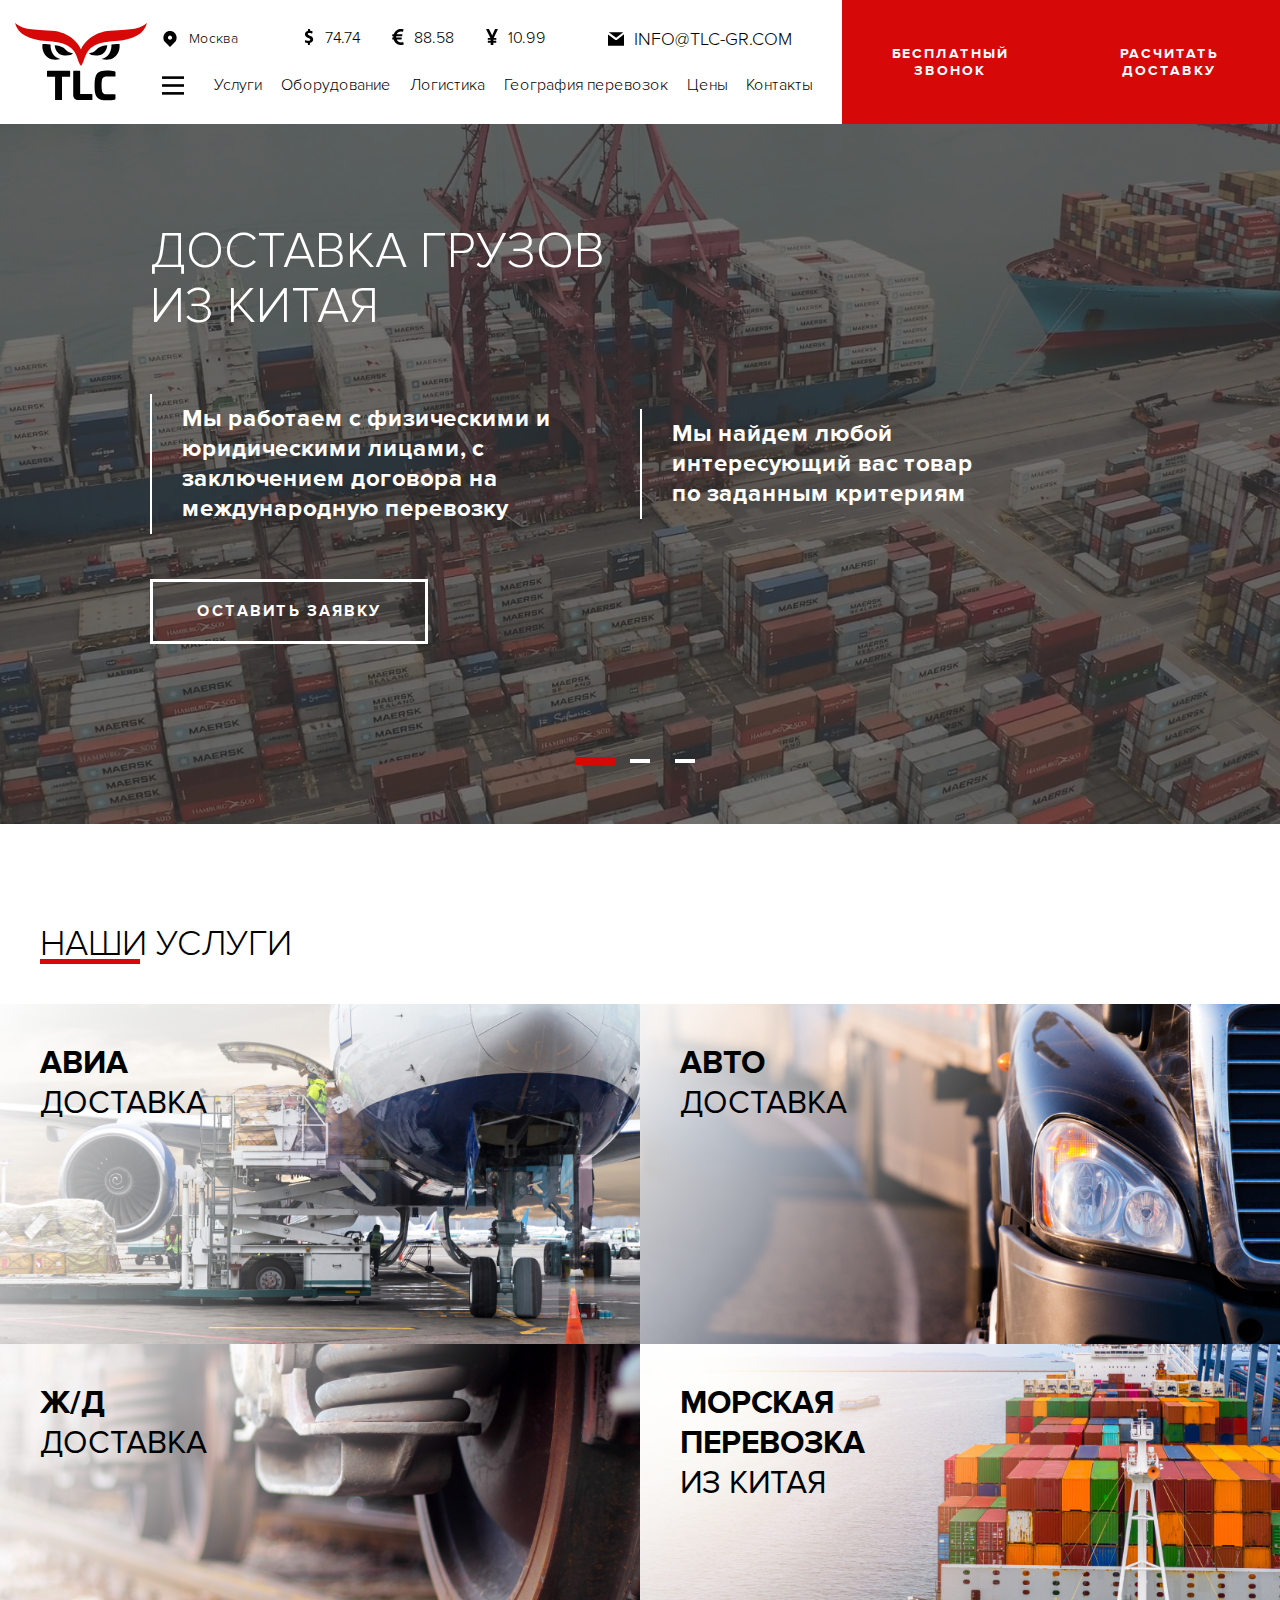
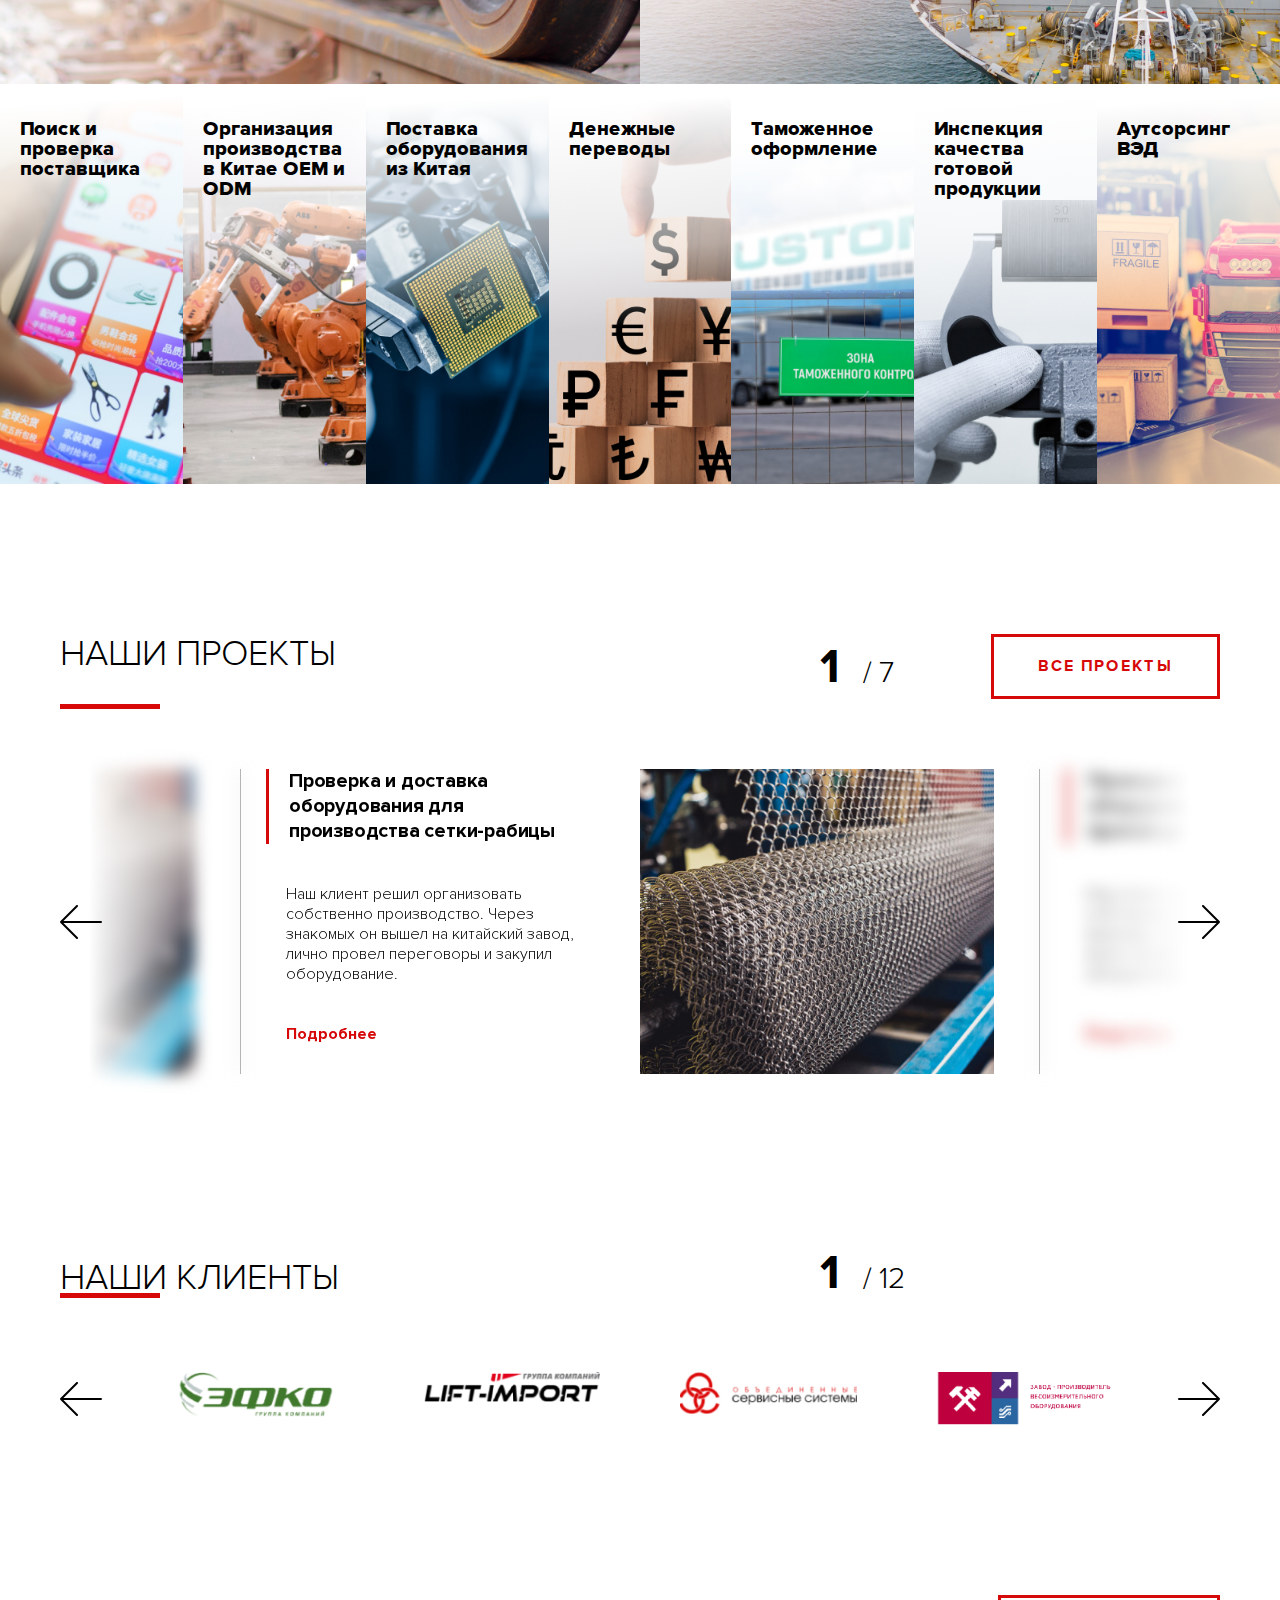
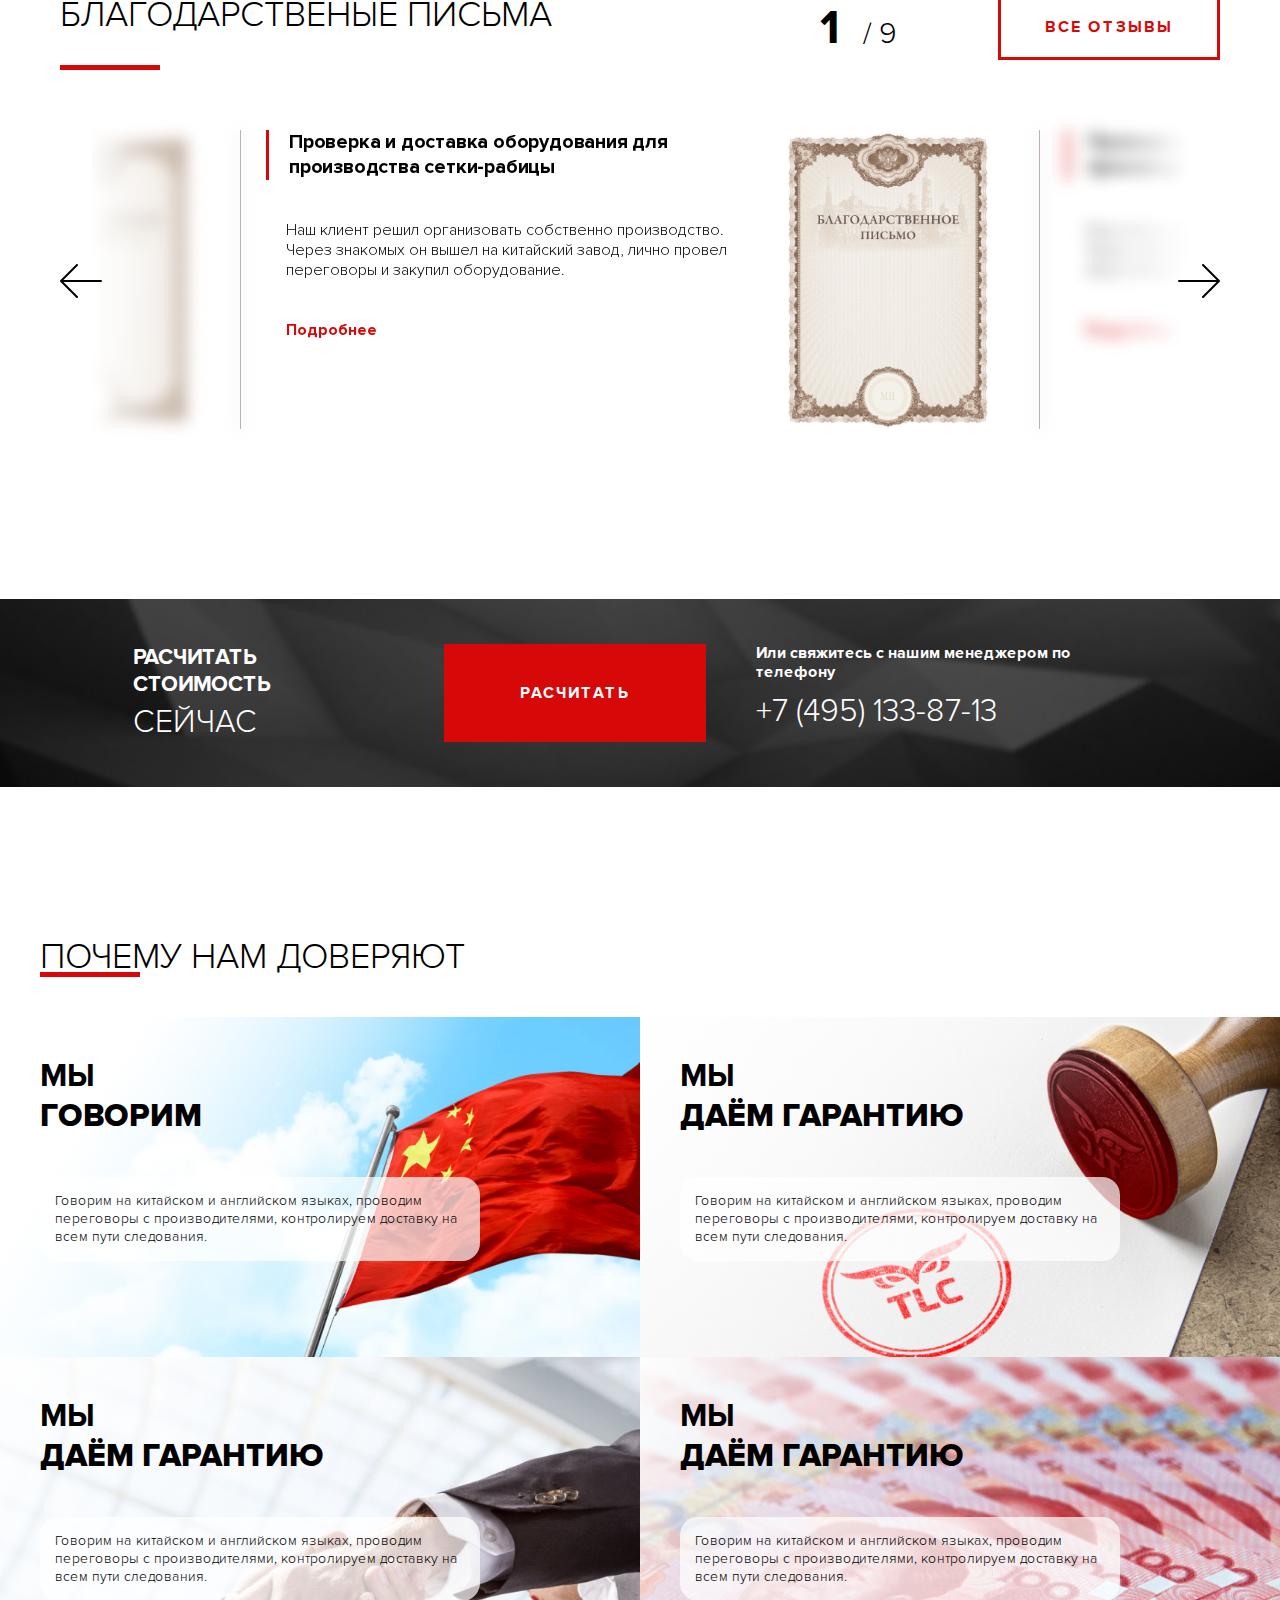
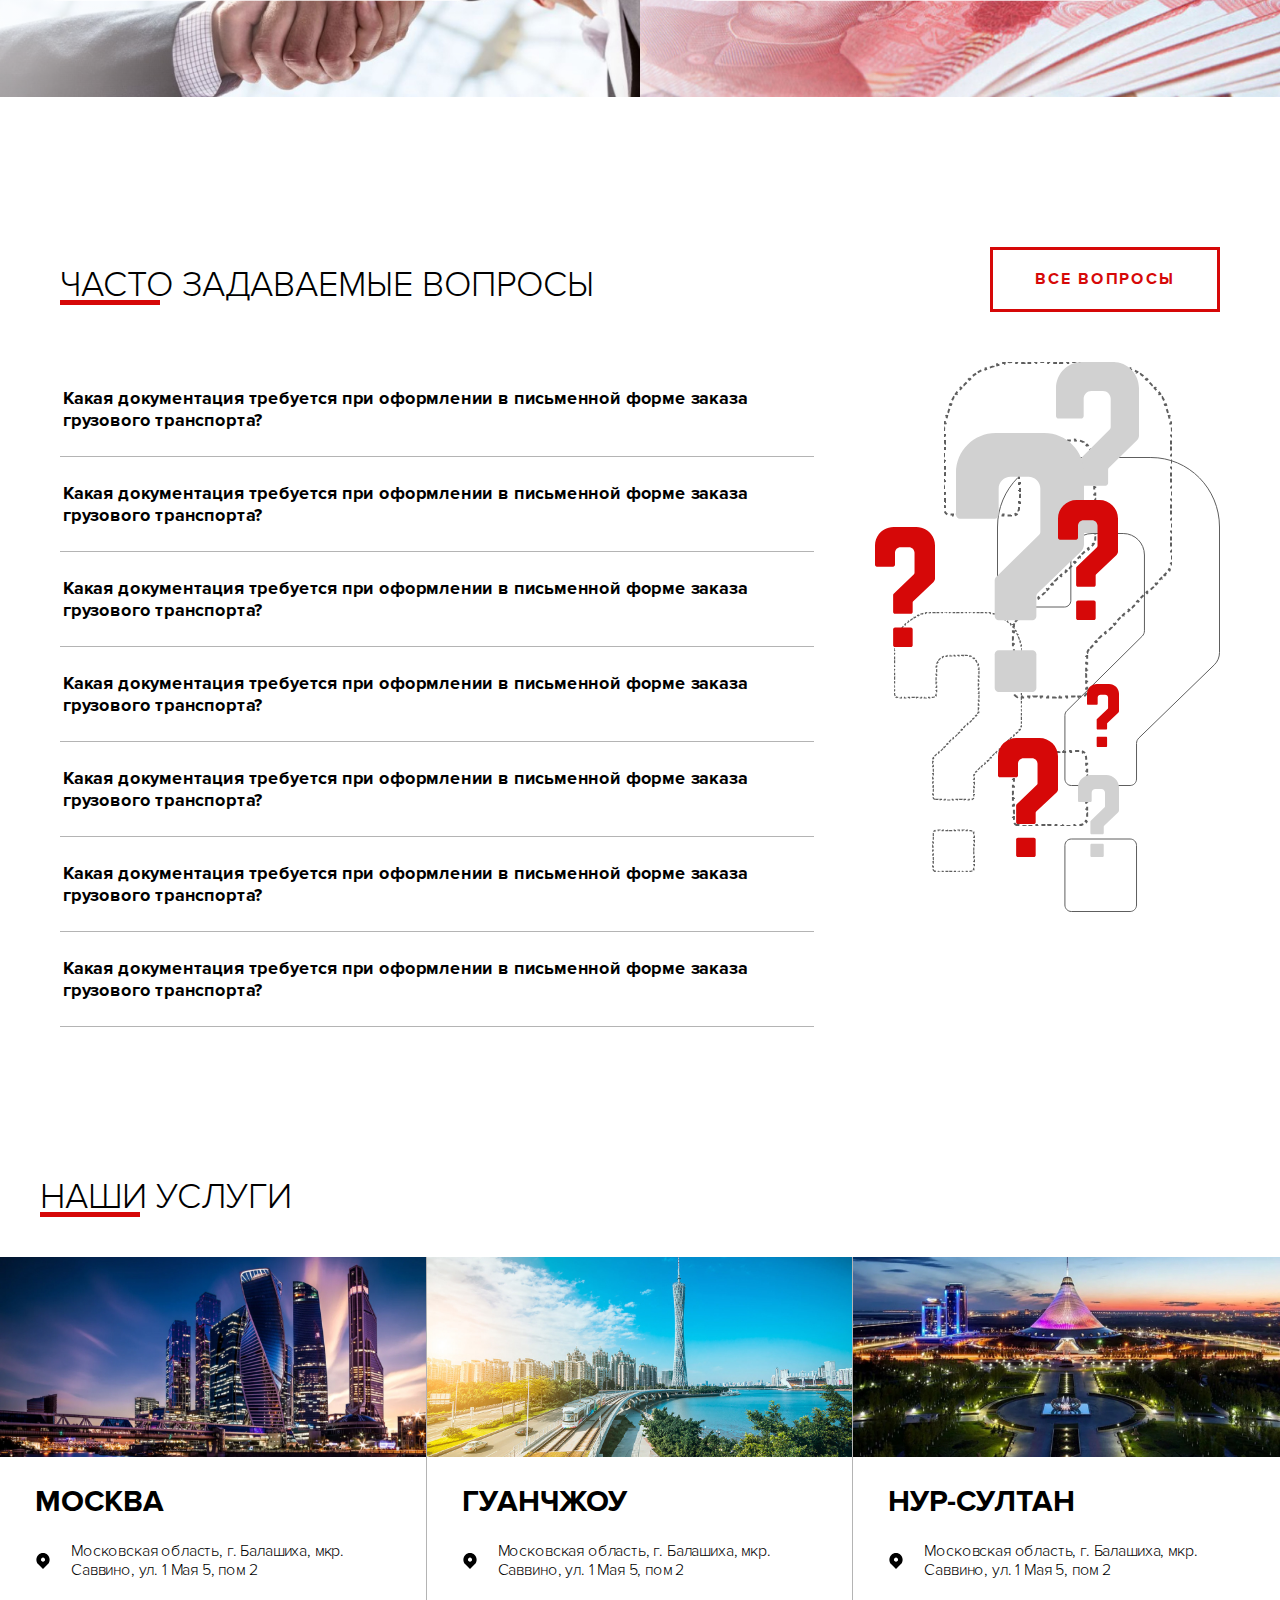
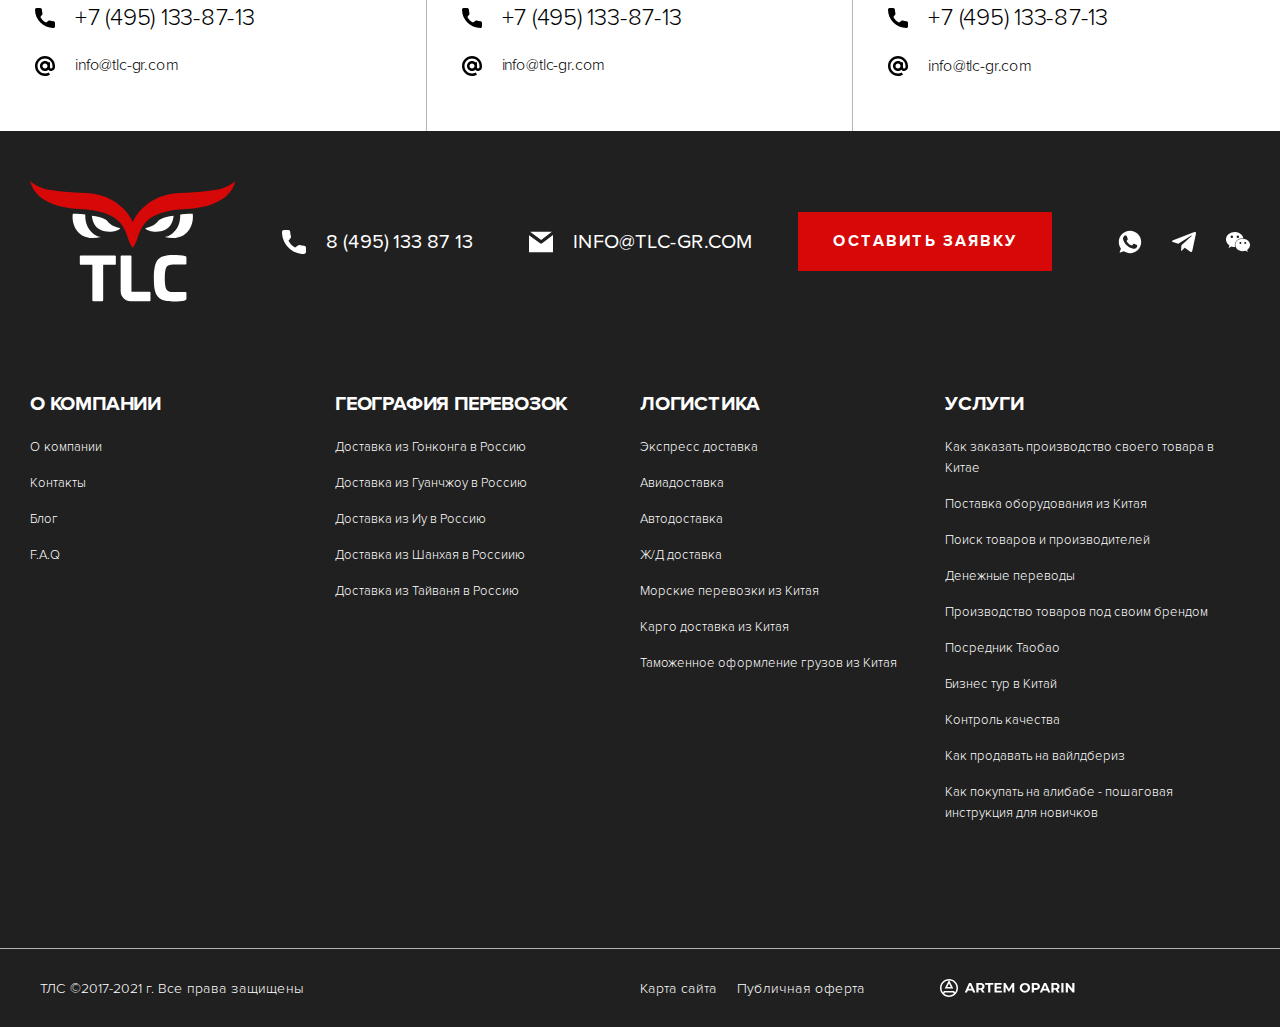
==== index.html @ 3bdcbc75 "init" ====
<!doctype html>
<html lang="ru">

<head>
  <meta charset="UTF-8">
  <meta name="viewport" content="width=device-width,initial-scale=1">
  <meta http-equiv="X-UA-Compatible" content="ie=edge">
  <link rel="shortcut icon" href="img/favicon/favicon.ico">
  <link rel="icon" type="image/vnd.microsoft.icon" href="img/favicon/favicon.ico">
  <link rel="icon" type="image/x-icon" href="img/favicon/favicon.ico">
  <link rel="icon" href="img/favicon/favicon.ico">
  <title>Title</title>
  <link href="vendors~main.css" rel="stylesheet">
  <link href="main.css" rel="stylesheet">
</head>

<body>
  <header class="header">

    <a href="index.html" class="logo">
      <div class="header__burger js-modal-header">
        <img src="img/bur.svg" alt="" class="js-modal-header">
      </div>
      <img src="img/logo.svg" alt="">
    </a>
    <div class="header__content">

      <div class="header__top">
        <a href="#" class="header__city d-none d-lg-flex align-items-center js-region">
          <img src="img/map.svg" alt="map" class="js-region">
          <span class="js-region js-region-city">Москва</span>
        </a>

        <div class="header-currency">
          <p class="header-currency__item">
            <img src="img/dol.svg" alt="">
            <span>74.74</span>
          </p>
          <p class="header-currency__item">
            <img src="img/euro.svg" alt="">
            <span>88.58</span>
          </p>
          <p class="header-currency__item">
            <img src="img/yen.svg" alt="">
            <span>10.99</span>
          </p>
        </div>
        <a href="mailto:ssadfas@gmail.com" class="header__email">
          <img src="img/mail.svg" alt="">
          <span>INFO@TLC-GR.COM</span>
        </a>
      </div>
      <div class="header__bottom">
        <nav class="header-services" data-da=".adaptive-menu,991,first">
          <ul class="header-submenu">
            <li><a href="#"><img src="img/bur.svg" alt=""></a>
              <div>
                <ul>
                  <li><a href="#">Экспресс</a></li>
                  <li><a href="#">Авиадоставка</a></li>
                  <li><a href="#">Автодоставка</a></li>
                  <li><a href="#">Ж/Д доставка</a></li>
                  <li><a href="#">Карго доставка из Китая</a></li>
                  <li><a href="#">Морские перевозки из Китая</a></li>
                  <li><a href="#">Контейнерные перевозки из Китая</a></li>
                  <li><a href="#">Доставка из ГК в Россию</a></li>
                  <li><a href="#">Доставка из Гуанчжоу в Россию</a></li>
                  <li><a href="#">Доставка из Иу в Россию</a></li>
                  <li><a href="#">Доставка из Шанхая в Россиию</a></li>
                  <li><a href="#">Доставка из Тайваня в Россию</a></li>
                  <li><a href="#">Как заказать производство своего товара в Китае</a></li>
                  <li><a href="#">Поставка оборудования из Китая</a></li>
                  <li><a href="#">Поиск товаров и производителей</a></li>
                  <li><a href="#">Денежные переводы</a></li>
                  <li><a href="#">Производство товаров под своим брендом</a></li>
                  <li><a href="#">Посредник Таобао</a></li>
                  <li><a href="#">Бизнес тур в Китай</a></li>
                  <li><a href="#">Контроль качества</a></li>
                  <li><a href="#">Как продавать на вайлдбериз</a></li>
                  <li><a href="#">Как покупать на алибабе - пошаговая инструкция для новичков</a></li>
                  <li><a href="#">Таможенное оформление грузов из Китая</a></li>
                  <li><a href="#">Переводчик в Китае</a></li>
                </ul>
                <div>
                  <img src="img/hov.jpg" alt="">

                </div>
              </div>

            </li>
          </ul>

        </nav>
        <nav class="header-menu" data-da=".adaptive-menu,991,last">
          <ul>
            <li><a href="#">Услуги</a></li>
            <li><a href="#">Оборудование</a></li>
            <li><a href="#">Логистика</a></li>
            <li><a href="#">География перевозок</a></li>
            <li><a href="#">Цены</a></li>
            <li><a href="#">Контакты</a></li>
          </ul>
        </nav>
      </div>

    </div>
    <div class="header-net">
      <div class="header-net__block">
        <a href="tel:89536960508" class="header-net__tel">8 (495) 133 87 13</a>
        <a href="#" target="_blank" class="header-net__soc"><img src="img/viber.svg" alt=""></a>
        <a href="#" target="_blank" class="header-net__soc"><img src="img/wp.svg" alt=""></a>
      </div>
      <div class="header-net__block">
        <a href="#" class="btn header-net__btn js-call">БЕСПЛАТНЫЙ ЗВОНОК</a>
      </div>
    </div>
    <a href="#" class="btn header__btn js-delivery">
      <img src="img/del.svg" alt="">
      <span>
        РАСЧИТАТЬ
        ДОСТАВКУ
      </span>
    </a>
  </header>

  <main>

    <section class="banner">
      <div class="banner-slider">
        <div class="swiper-banner">
          <div class="swiper-wrapper">

            <div class="swiper-slide">
              <div class="banner-slide" style="background-image: url('img/ban.jpg')">
                <h2 class="banner__title">
                  ДОСТАВКА ГРУЗОВ <br> ИЗ КИТАЯ
                </h2>
                <div class="banner__content">
                  <div class="banner__item">
                    Мы работаем с физическими
                    и юридическими лицами, с заключением договора на международную перевозку
                  </div>
                  <div class="banner__item">
                    Мы найдем любой <br> интересующий вас товар <br> по заданным критериям
                  </div>
                </div>
                <a href="#" class="btn btn-border-white banner__btn js-call">ОСТАВИТЬ ЗАЯВКУ</a>
              </div>
            </div>

            <div class="swiper-slide">
              <div class="banner-slide" style="background-image: url('img/ban1.jpg')">
                <h2 class="banner__title">
                  ДОСТАВКА ГРУЗОВ <br> ИЗ КИТАЯ
                </h2>
                <div class="banner__content">
                  <div class="banner__item">
                    Мы работаем с физическими
                    и юридическими лицами, с заключением договора на международную перевозку
                  </div>
                  <div class="banner__item">
                    Мы найдем любой <br> интересующий вас товар <br> по заданным критериям
                  </div>
                </div>
                <a href="#" class="btn btn-border-white banner__btn js-call">ОСТАВИТЬ ЗАЯВКУ</a>
              </div>
            </div>
            <div class="swiper-slide">
              <div class="banner-slide" style="background-image: url('img/ban2.jpg')">
                <h2 class="banner__title">
                  ДОСТАВКА ГРУЗОВ <br> ИЗ КИТАЯ
                </h2>
                <div class="banner__content">
                  <div class="banner__item">
                    ЭЛЕКТРОНИКА
                    <br> <br>
                    ОБОРУДОВАНИЕ
                  </div>
                  <div class="banner__item">
                    ОДЕЖДА
                    <br><br>
                    ГАЛАНТЕРЕЯ
                  </div>
                </div>
                <a href="#" class="btn btn-border-white banner__btn js-call">ОСТАВИТЬ ЗАЯВКУ</a>
              </div>
            </div>


          </div>
        </div>
        <nav class="banner-pagination"></nav>
      </div>
    </section>

    <section class="catalog">
      <h1 class="title title-pl catalog__title">
        НАШИ УСЛУГИ
      </h1>
      <a href="#" class="catalog-item catalog-item-big">
        <img src="img/cat1.jpg" alt="">
        <span class="catalog-item__content">
          <span class="catalog-item__title">
            <b>АВИА </b> <br>
            ДОСТАВКА
          </span>
        </span>


      </a>
      <a href="#" class="catalog-item catalog-item-big">
        <img src="img/cat2.jpg" alt="">
        <span class="catalog-item__content">
          <span class="catalog-item__title">
            <b>АВТО </b> <br>
            ДОСТАВКА
          </span>
        </span>

      </a>
      <a href="#" class="catalog-item catalog-item-big">
        <img src="img/cat3.jpg" alt="">
        <span class="catalog-item__content">
          <span class="catalog-item__title">
            <b>Ж/Д </b> <br>
            ДОСТАВКА
          </span>
        </span>
      </a>
      <a href="#" class="catalog-item catalog-item-big">
        <img src="img/cat4.jpg" alt="">
        <span class="catalog-item__content">
          <span class="catalog-item__title">
            <b>МОРСКАЯ</b> <br>
            <b>ПЕРЕВОЗКА</b> <br>
            ИЗ КИТАЯ
          </span>
        </span>

      </a>

      <a href="#" class="catalog-item catalog-item-small">
        <img src="img/cat5.jpg" alt="">
        <span class="catalog-item__text-s">
          Поиск
          и проверка поставщика
        </span>
      </a>
      <a href="#" class="catalog-item catalog-item-small">
        <img src="img/cat6.jpg" alt="">
        <span class="catalog-item__text-s">
          Организация производства
          в Китае OEM и ODM
        </span>
      </a>

      <a href="#" class="catalog-item catalog-item-small">
        <img src="img/cat7.jpg" alt="">
        <span class="catalog-item__text-s">
          Поставка оборудования из Китая
        </span>
      </a>

      <a href="#" class="catalog-item catalog-item-small">
        <img src="img/cat8.jpg" alt="">
        <span class="catalog-item__text-s">
          Денежные переводы
        </span>
      </a>


      <a href="#" class="catalog-item catalog-item-small">
        <img src="img/cat9.jpg" alt="">
        <span class="catalog-item__text-s">
          Таможенное оформление
        </span>
      </a>

      <a href="#" class="catalog-item catalog-item-small">
        <img src="img/cat10.jpg" alt="">
        <span class="catalog-item__text-s">
          Инспекция качества готовой продукции
        </span>
      </a>

      <a href="#" class="catalog-item catalog-item-small">
        <img src="img/cat11.jpg" alt="">
        <span class="catalog-item__text-s">
          Аутсорсинг ВЭД
        </span>
      </a>


    </section>

    <section class="project">
      <header class="project-header">
        <h2 class="title">НАШИ ПРОЕКТЫ</h2>
        <nav class="project-nav">

          <div class="project-pagination"></div>
          <a href="#" class="btn btn-border-red project__btn">ВСЕ ПРОЕКТЫ</a>
        </nav>
      </header>

      <div class="project-slider">
        <div class="swiper-project">

          <div class="swiper-wrapper">

            <div class="swiper-slide">
              <div class="project-slide">
                <div class="project__content">
                  <h3 class="project__title">
                    Проверка и доставка оборудования
                    для производства сетки-рабицы

                  </h3>

                  <p class="project__text">
                    Наш клиент решил организовать собственно производство. Через знакомых он вышел на
                    китайский завод, лично провел переговоры и закупил оборудование.
                  </p>

                  <a href="#" class="project__link">Подробнее</a>
                </div>
                <div class="project__img">
                  <img src="img/pr1.jpg" alt="">
                </div>
              </div>
            </div>

            <div class="swiper-slide">
              <div class="project-slide">
                <div class="project__content">
                  <h3 class="project__title">
                    Проверка и доставка оборудования
                    для производства сетки-рабицы

                  </h3>

                  <p class="project__text">
                    Наш клиент решил организовать собственно производство. Через знакомых он вышел на
                    китайский завод, лично провел переговоры и закупил оборудование.
                  </p>

                  <a href="#" class="project__link">Подробнее</a>
                </div>
                <div class="project__img">
                  <img src="img/pr1.jpg" alt="">
                </div>
              </div>
            </div>

            <div class="swiper-slide">
              <div class="project-slide">
                <div class="project__content">
                  <h3 class="project__title">
                    Проверка и доставка оборудования
                    для производства сетки-рабицы

                  </h3>

                  <p class="project__text">
                    Наш клиент решил организовать собственно производство. Через знакомых он вышел на
                    китайский завод, лично провел переговоры и закупил оборудование.
                  </p>

                  <a href="#" class="project__link">Подробнее</a>
                </div>
                <div class="project__img">
                  <img src="img/pr1.jpg" alt="">
                </div>
              </div>
            </div>

            <div class="swiper-slide">
              <div class="project-slide">
                <div class="project__content">
                  <h3 class="project__title">
                    Проверка и доставка оборудования
                    для производства сетки-рабицы

                  </h3>

                  <p class="project__text">
                    Наш клиент решил организовать собственно производство. Через знакомых он вышел на
                    китайский завод, лично провел переговоры и закупил оборудование.
                  </p>

                  <a href="#" class="project__link">Подробнее</a>
                </div>
                <div class="project__img">
                  <img src="img/pr1.jpg" alt="">
                </div>
              </div>
            </div>

            <div class="swiper-slide">
              <div class="project-slide">
                <div class="project__content">
                  <h3 class="project__title">
                    Проверка и доставка оборудования
                    для производства сетки-рабицы

                  </h3>

                  <p class="project__text">
                    Наш клиент решил организовать собственно производство. Через знакомых он вышел на
                    китайский завод, лично провел переговоры и закупил оборудование.
                  </p>

                  <a href="#" class="project__link">Подробнее</a>
                </div>
                <div class="project__img">
                  <img src="img/pr1.jpg" alt="">
                </div>
              </div>
            </div>

            <div class="swiper-slide">
              <div class="project-slide">
                <div class="project__content">
                  <h3 class="project__title">
                    Проверка и доставка оборудования
                    для производства сетки-рабицы

                  </h3>

                  <p class="project__text">
                    Наш клиент решил организовать собственно производство. Через знакомых он вышел на
                    китайский завод, лично провел переговоры и закупил оборудование.
                  </p>

                  <a href="#" class="project__link">Подробнее</a>
                </div>
                <div class="project__img">
                  <img src="img/pr1.jpg" alt="">
                </div>
              </div>
            </div>

            <div class="swiper-slide">
              <div class="project-slide">
                <div class="project__content">
                  <h3 class="project__title">
                    Проверка и доставка оборудования
                    для производства сетки-рабицы

                  </h3>

                  <p class="project__text">
                    Наш клиент решил организовать собственно производство. Через знакомых он вышел на
                    китайский завод, лично провел переговоры и закупил оборудование.
                  </p>

                  <a href="#" class="project__link">Подробнее</a>
                </div>
                <div class="project__img">
                  <img src="img/pr1.jpg" alt="">
                </div>
              </div>
            </div>
          </div>
        </div>
        <a href="#" class="project-prev">
          <img src="img/arr.svg" alt="">
        </a>
        <a href="#" class="project-next">
          <img src="img/arr.svg" alt="">
        </a>
      </div>
    </section>

    <section class="client">
      <header class="client-header">
        <h2 class="title client__title">
          НАШИ КЛИЕНТЫ
        </h2>
        <nav class="client-nav">
          <div class="client-pagination"></div>
        </nav>
      </header>
      <div class="client-slider">
        <div class="swiper-client">
          <div class="swiper-wrapper">

            <div class="swiper-slide">
              <a href="#" class="client__img">
                <img src="img/cl1.jpg" alt="">
              </a>
            </div>

            <div class="swiper-slide">
              <a href="#" class="client__img">
                <img src="img/cl2.jpg" alt="">
              </a>
            </div>

            <div class="swiper-slide">
              <a href="#" class="client__img">
                <img src="img/cl3.jpg" alt="">
              </a>
            </div>

            <div class="swiper-slide">
              <a href="#" class="client__img">
                <img src="img/cl4.jpg" alt="">
              </a>
            </div>

            <div class="swiper-slide">
              <a href="#" class="client__img">
                <img src="img/cl1.jpg" alt="">
              </a>
            </div>

            <div class="swiper-slide">
              <a href="#" class="client__img">
                <img src="img/cl2.jpg" alt="">
              </a>
            </div>

            <div class="swiper-slide">
              <a href="#" class="client__img">
                <img src="img/cl3.jpg" alt="">
              </a>
            </div>

            <div class="swiper-slide">
              <a href="#" class="client__img">
                <img src="img/cl4.jpg" alt="">
              </a>
            </div>

            <div class="swiper-slide">
              <a href="#" class="client__img">
                <img src="img/cl1.jpg" alt="">
              </a>
            </div>

            <div class="swiper-slide">
              <a href="#" class="client__img">
                <img src="img/cl2.jpg" alt="">
              </a>
            </div>

            <div class="swiper-slide">
              <a href="#" class="client__img">
                <img src="img/cl3.jpg" alt="">
              </a>
            </div>

            <div class="swiper-slide">
              <a href="#" class="client__img">
                <img src="img/cl4.jpg" alt="">
              </a>
            </div>

          </div>
        </div>
        <a href="#" class="client-prev">
          <img src="img/arr.svg" alt="">
        </a>
        <a href="#" class="client-next">
          <img src="img/arr.svg" alt="">
        </a>
      </div>
    </section>

    <section class="project">
      <header class="project-header">
        <h2 class="title">БЛАГОДАРСТВЕНЫЕ ПИСЬМА</h2>
        <nav class="project-nav">

          <div class="letter-pagination"></div>
          <a href="#" class="btn btn-border-red project__btn">ВСЕ ОТЗЫВЫ</a>
        </nav>
      </header>

      <div class="project-slider">
        <div class="swiper-letter">

          <div class="swiper-wrapper">

            <div class="swiper-slide">
              <div class="project-slide">
                <div class="letter__content">
                  <h3 class="project__title">
                    Проверка и доставка оборудования
                    для производства сетки-рабицы

                  </h3>

                  <p class="project__text">
                    Наш клиент решил организовать собственно производство. Через знакомых он вышел на
                    китайский завод, лично провел переговоры и закупил оборудование.
                  </p>

                  <a href="#" class="project__link">Подробнее</a>
                </div>
                <div class="letter__img">
                  <img src="img/pr2.jpg" alt="">
                </div>
              </div>
            </div>

            <div class="swiper-slide">
              <div class="project-slide">
                <div class="letter__content">
                  <h3 class="project__title">
                    Проверка и доставка оборудования
                    для производства сетки-рабицы

                  </h3>

                  <p class="project__text">
                    Наш клиент решил организовать собственно производство. Через знакомых он вышел на
                    китайский завод, лично провел переговоры и закупил оборудование.
                  </p>

                  <a href="#" class="project__link">Подробнее</a>
                </div>
                <div class="letter__img">
                  <img src="img/pr2.jpg" alt="">
                </div>
              </div>
            </div>

            <div class="swiper-slide">
              <div class="project-slide">
                <div class="letter__content">
                  <h3 class="project__title">
                    Проверка и доставка оборудования
                    для производства сетки-рабицы

                  </h3>

                  <p class="project__text">
                    Наш клиент решил организовать собственно производство. Через знакомых он вышел на
                    китайский завод, лично провел переговоры и закупил оборудование.
                  </p>

                  <a href="#" class="project__link">Подробнее</a>
                </div>
                <div class="letter__img">
                  <img src="img/pr2.jpg" alt="">
                </div>
              </div>
            </div>

            <div class="swiper-slide">
              <div class="project-slide">
                <div class="letter__content">
                  <h3 class="project__title">
                    Проверка и доставка оборудования
                    для производства сетки-рабицы

                  </h3>

                  <p class="project__text">
                    Наш клиент решил организовать собственно производство. Через знакомых он вышел на
                    китайский завод, лично провел переговоры и закупил оборудование.
                  </p>

                  <a href="#" class="project__link">Подробнее</a>
                </div>
                <div class="letter__img">
                  <img src="img/pr2.jpg" alt="">
                </div>
              </div>
            </div>

            <div class="swiper-slide">
              <div class="project-slide">
                <div class="letter__content">
                  <h3 class="project__title">
                    Проверка и доставка оборудования
                    для производства сетки-рабицы

                  </h3>

                  <p class="project__text">
                    Наш клиент решил организовать собственно производство. Через знакомых он вышел на
                    китайский завод, лично провел переговоры и закупил оборудование.
                  </p>

                  <a href="#" class="project__link">Подробнее</a>
                </div>
                <div class="letter__img">
                  <img src="img/pr2.jpg" alt="">
                </div>
              </div>
            </div>

            <div class="swiper-slide">
              <div class="project-slide">
                <div class="letter__content">
                  <h3 class="project__title">
                    Проверка и доставка оборудования
                    для производства сетки-рабицы

                  </h3>

                  <p class="project__text">
                    Наш клиент решил организовать собственно производство. Через знакомых он вышел на
                    китайский завод, лично провел переговоры и закупил оборудование.
                  </p>

                  <a href="#" class="project__link">Подробнее</a>
                </div>
                <div class="letter__img">
                  <img src="img/pr2.jpg" alt="">
                </div>
              </div>
            </div>

            <div class="swiper-slide">
              <div class="project-slide">
                <div class="letter__content">
                  <h3 class="project__title">
                    Проверка и доставка оборудования
                    для производства сетки-рабицы

                  </h3>

                  <p class="project__text">
                    Наш клиент решил организовать собственно производство. Через знакомых он вышел на
                    китайский завод, лично провел переговоры и закупил оборудование.
                  </p>

                  <a href="#" class="project__link">Подробнее</a>
                </div>
                <div class="letter__img">
                  <img src="img/pr2.jpg" alt="">
                </div>
              </div>
            </div>

            <div class="swiper-slide">
              <div class="project-slide">
                <div class="letter__content">
                  <h3 class="project__title">
                    Проверка и доставка оборудования
                    для производства сетки-рабицы

                  </h3>

                  <p class="project__text">
                    Наш клиент решил организовать собственно производство. Через знакомых он вышел на
                    китайский завод, лично провел переговоры и закупил оборудование.
                  </p>

                  <a href="#" class="project__link">Подробнее</a>
                </div>
                <div class="letter__img">
                  <img src="img/pr2.jpg" alt="">
                </div>
              </div>
            </div>

            <div class="swiper-slide">
              <div class="project-slide">
                <div class="letter__content">
                  <h3 class="project__title">
                    Проверка и доставка оборудования
                    для производства сетки-рабицы

                  </h3>

                  <p class="project__text">
                    Наш клиент решил организовать собственно производство. Через знакомых он вышел на
                    китайский завод, лично провел переговоры и закупил оборудование.
                  </p>

                  <a href="#" class="project__link">Подробнее</a>
                </div>
                <div class="letter__img">
                  <img src="img/pr2.jpg" alt="">
                </div>
              </div>
            </div>
          </div>
        </div>
        <a href="#" class="letter-prev">
          <img src="img/arr.svg" alt="">
        </a>
        <a href="#" class="letter-next">
          <img src="img/arr.svg" alt="">
        </a>
      </div>
    </section>

    <section class="banner-delivery" style="background-image: url('img/bgd.jpg')">
      <div class="banner-delivery__content">
        <div class="banner-delivery__left">
          <h2 class="banner-delivery__title">
            РАСЧИТАТЬ СТОИМОСТЬ
          </h2>
          <h3 class="banner-delivery__subtitle">
            СЕЙЧАС
          </h3>
        </div>
        <a href="#" class="btn banner-delivery__btn js-delivery">РАСЧИТАТЬ</a>
        <div class="banner-delivery__right">
          <p class="banner-delivery__text">
            Или свяжитесь с нашим менеджером по телефону
          </p>
          <a href="tel:89536960407" class="banner-delivery__link">+7 (495) 133-87-13</a>
        </div>
      </div>
    </section>

    <section class="catalog">
      <h2 class="title title-pl catalog__title">
        ПОЧЕМУ НАМ ДОВЕРЯЮТ
      </h2>
      <div class="catalog-item catalog-item-big">
        <img src="img/cat12.jpg" alt="">
        <div class="catalog-item__content">
          <h3 class="catalog-item__title">
            МЫ <br>
            <b>ГОВОРИМ</b>
          </h3>
          <p class="catalog-item__text">
            Говорим на китайском и английском языках, проводим переговоры с производителями, контролируем
            доставку на всем пути следования.
          </p>
        </div>

      </div>
      <div class="catalog-item catalog-item-big">
        <img src="img/cat13.jpg" alt="">
        <div class="catalog-item__content">
          <h3 class="catalog-item__title">
            МЫ <br>
            <b>ДАЁМ ГАРАНТИЮ</b>
          </h3>
          <p class="catalog-item__text">
            Говорим на китайском и английском языках, проводим переговоры с производителями, контролируем
            доставку на всем пути следования.
          </p>
        </div>
      </div>
      <div class="catalog-item catalog-item-big">
        <img src="img/cat14.jpg" alt="">
        <div class="catalog-item__content">
          <h3 class="catalog-item__title">
            МЫ <br>
            <b>ДАЁМ ГАРАНТИЮ</b>
          </h3>
          <p class="catalog-item__text">
            Говорим на китайском и английском языках, проводим переговоры с производителями, контролируем
            доставку на всем пути следования.
          </p>
        </div>
      </div>
      <div class="catalog-item catalog-item-big">
        <img src="img/cat15.jpg" alt="">
        <div class="catalog-item__content">
          <h3 class="catalog-item__title">
            МЫ <br>
            <b>ДАЁМ ГАРАНТИЮ</b>
          </h3>
          <p class="catalog-item__text">
            Говорим на китайском и английском языках, проводим переговоры с производителями, контролируем
            доставку на всем пути следования.
          </p>
        </div>
      </div>


    </section>

    <section class="faq">
      <header class="faq-header">
        <h2 class="title">
          ЧАСТО ЗАДАВАЕМЫЕ ВОПРОСЫ
        </h2>
        <a href="#" class="btn btn-border-red faq__btn">ВСЕ ВОПРОСЫ</a>
      </header>
      <div class="faq__content">
        <div class="faq-item">
          <header class="faq-item__header">
            Какая документация требуется при оформлении в письменной форме заказа грузового транспорта?
          </header>
          <div class="tab faq-item__content">
            Здесь в первую очередь нужны заявка и договор на оказание транспортных услуг, который заключается
            между клиентом и компанией грузоперевозчиком. В каждой фирме применяются свои образцы данной
            документации. Доверенным лицом со стороны транспортной компании при оформлении договора обычно
            выступает менеджер данной организации.
          </div>
        </div>

        <div class="faq-item">
          <header class="faq-item__header">
            Какая документация требуется при оформлении в письменной форме заказа грузового транспорта?
          </header>
          <div class="tab faq-item__content">
            Здесь в первую очередь нужны заявка и договор на оказание транспортных услуг, который заключается
            между клиентом и компанией грузоперевозчиком. В каждой фирме применяются свои образцы данной
            документации. Доверенным лицом со стороны транспортной компании при оформлении договора обычно
            выступает менеджер данной организации.
          </div>
        </div>

        <div class="faq-item">
          <header class="faq-item__header">
            Какая документация требуется при оформлении в письменной форме заказа грузового транспорта?
          </header>
          <div class="tab faq-item__content">
            Здесь в первую очередь нужны заявка и договор на оказание транспортных услуг, который заключается
            между клиентом и компанией грузоперевозчиком. В каждой фирме применяются свои образцы данной
            документации. Доверенным лицом со стороны транспортной компании при оформлении договора обычно
            выступает менеджер данной организации.
          </div>
        </div>
        <div class="faq-item">
          <header class="faq-item__header">
            Какая документация требуется при оформлении в письменной форме заказа грузового транспорта?
          </header>
          <div class="tab faq-item__content">
            Здесь в первую очередь нужны заявка и договор на оказание транспортных услуг, который заключается
            между клиентом и компанией грузоперевозчиком. В каждой фирме применяются свои образцы данной
            документации. Доверенным лицом со стороны транспортной компании при оформлении договора обычно
            выступает менеджер данной организации.
          </div>
        </div>

        <div class="faq-item">
          <header class="faq-item__header">
            Какая документация требуется при оформлении в письменной форме заказа грузового транспорта?
          </header>
          <div class="tab faq-item__content">
            Здесь в первую очередь нужны заявка и договор на оказание транспортных услуг, который заключается
            между клиентом и компанией грузоперевозчиком. В каждой фирме применяются свои образцы данной
            документации. Доверенным лицом со стороны транспортной компании при оформлении договора обычно
            выступает менеджер данной организации.
          </div>
        </div>

        <div class="faq-item">
          <header class="faq-item__header">
            Какая документация требуется при оформлении в письменной форме заказа грузового транспорта?
          </header>
          <div class="tab faq-item__content">
            Здесь в первую очередь нужны заявка и договор на оказание транспортных услуг, который заключается
            между клиентом и компанией грузоперевозчиком. В каждой фирме применяются свои образцы данной
            документации. Доверенным лицом со стороны транспортной компании при оформлении договора обычно
            выступает менеджер данной организации.
          </div>
        </div>

        <div class="faq-item">
          <header class="faq-item__header">
            Какая документация требуется при оформлении в письменной форме заказа грузового транспорта?
          </header>
          <div class="tab faq-item__content">
            Здесь в первую очередь нужны заявка и договор на оказание транспортных услуг, который заключается
            между клиентом и компанией грузоперевозчиком. В каждой фирме применяются свои образцы данной
            документации. Доверенным лицом со стороны транспортной компании при оформлении договора обычно
            выступает менеджер данной организации.
          </div>
        </div>



      </div>
      <div class="faq-img">
        <img src="img/f1.svg" alt="">
        <img src="img/f2.svg" alt="">
        <img src="img/f3.svg" alt="">
        <img src="img/f4.svg" alt="">
        <img src="img/f5.svg" alt="">
        <img src="img/f6.svg" alt="">
        <img src="img/f7.svg" alt="">
        <img src="img/f8.svg" alt="">
        <img src="img/f9.svg" alt="">
        <img src="img/f10.svg" alt="">
      </div>
    </section>

    <section class="company">
      <h2 class="title title-pl company__title">
        НАШИ УСЛУГИ
      </h2>
      <div class="company-item">
        <div class="company-item__img">
          <img src="img/cm1.jpg" alt="">
        </div>
        <div class="company-item__info">
          <a href="#" class="company-item__name">
            МОСКВА
          </a>
          <p class="company-item__text">
            <img src="img/map.svg" alt="">
            <span>Московская область, г. Балашиха,
              мкр. Саввино, ул. 1 Мая 5, пом 2</span>

          </p>
          <a href="tel:89536865147" class="company-item__text-b"><img src="img/call.svg" alt=""><span>+7 (495) 133-87-13</span></a>
          <a href="mailto:sdfg@asdf.ef" class="company-item__text"><img src="img/em.svg" alt=""><span>info@tlc-gr.com</span></a>
        </div>
      </div>

      <div class="company-item">
        <div class="company-item__img">
          <img src="img/cm2.jpg" alt="">
        </div>
        <div class="company-item__info">
          <a href="#" class="company-item__name">
            ГУАНЧЖОУ
          </a>
          <p class="company-item__text">
            <img src="img/map.svg" alt="">
            <span>Московская область, г. Балашиха,
              мкр. Саввино, ул. 1 Мая 5, пом 2</span>

          </p>
          <a href="tel:89536865147" class="company-item__text-b"><img src="img/call.svg" alt=""><span>+7 (495) 133-87-13</span></a>
          <a href="mailto:sdfg@asdf.ef" class="company-item__text"><img src="img/em.svg" alt=""><span>info@tlc-gr.com</span></a>
        </div>
      </div>

      <div class="company-item">
        <div class="company-item__img">
          <img src="img/cm3.jpg" alt="">
        </div>
        <div class="company-item__info">
          <a href="#" class="company-item__name">
            НУР-СУЛТАН
          </a>
          <p class="company-item__text">
            <img src="img/map.svg" alt="">
            <span>Московская область, г. Балашиха,
              мкр. Саввино, ул. 1 Мая 5, пом 2</span>

          </p>
          <a href="tel:89536865147" class="company-item__text-b"><img src="img/call.svg" alt=""><span>+7 (495) 133-87-13</span></a>
          <a href="mailto:sdfg@asdf.ef" class="company-item__text"><img src="img/em.svg" alt=""><span>info@tlc-gr.com</span></a>
        </div>
      </div>
    </section>

  </main>
  <footer class="footer">
    <div class="footer__content">
      <div class="footer__top">
        <a href="index.html" class="logo">
          <img src="img/flogo.svg" alt="">
        </a>
        <a href="tel:8945698152" class="footer__text"><img src="img/ftel.svg" alt=""><span>8 (495) 133 87 13</span></a>
        <a href="mailto:asdfas@dfsad.com" class="footer__text"><img src="img/fmail.svg" alt=""><span>INFO@TLC-GR.COM</span></a>
        <a href="#" class="btn footer__btn js-call">ОСТАВИТЬ ЗАЯВКУ</a>
        <div class="footer-social">
          <a href="#" target="_blank" class="footer-social__link">
            <img src="img/fwp.svg" alt="">
          </a>
          <a href="#" target="_blank" class="footer-social__link">
            <img src="img/ftg.svg" alt="">
          </a>
          <a href="#" target="_blank" class="footer-social__link">
            <img src="img/fwe.svg" alt="">
          </a>
        </div>
      </div>
      <div class="footer__center">
        <nav class="footer-menu">
          <h3 class="footer__title">
            О КОМПАНИИ
          </h3>
          <ul>
            <li><a href="#">О компании</a></li>
            <li><a href="#">Контакты</a></li>
            <li><a href="#">Блог</a></li>
            <li><a href="#">F.A.Q</a></li>
          </ul>
        </nav>
        <nav class="footer-menu">
          <h3 class="footer__title">
            ГЕОГРАФИЯ ПЕРЕВОЗОК
          </h3>
          <ul>
            <li><a href="#">Доставка из Гонконга в Россию</a></li>
            <li><a href="#">Доставка из Гуанчжоу в Россию</a></li>
            <li><a href="#">Доставка из Иу в Россию</a></li>
            <li><a href="#">Доставка из Шанхая в Россиию</a></li>
            <li><a href="#">Доставка из Тайваня в Россию</a></li>
          </ul>
        </nav>
        <nav class="footer-menu">
          <h3 class="footer__title">
            ЛОГИСТИКА
          </h3>
          <ul>
            <li><a href="#">Экспресс доставка</a></li>
            <li><a href="#">Авиадоставка</a></li>
            <li><a href="#">Автодоставка</a></li>
            <li><a href="#">Ж/Д доставка</a></li>
            <li><a href="#">Морские перевозки из Китая</a></li>
            <li><a href="#">Карго доставка из Китая</a></li>
            <li><a href="#">Таможенное оформление грузов из Китая</a></li>
          </ul>
        </nav>
        <nav class="footer-menu">
          <h3 class="footer__title">
            УСЛУГИ
          </h3>
          <ul>
            <li><a href="#">Как заказать производство своего товара в Китае</a></li>
            <li><a href="#">Поставка оборудования из Китая</a></li>
            <li><a href="#">Поиск товаров и производителей</a></li>
            <li><a href="#">Денежные переводы</a></li>
            <li><a href="#">Производство товаров под своим брендом</a></li>
            <li><a href="#">Посредник Таобао</a></li>
            <li><a href="#">Бизнес тур в Китай</a></li>
            <li><a href="#">Контроль качества</a></li>
            <li><a href="#">Как продавать на вайлдбериз</a></li>
            <li><a href="#">Как покупать на алибабе - пошаговая инструкция для новичков</a></li>
          </ul>
        </nav>

      </div>


    </div>
    <div class="footer__bottom">
      <p class="footer__copy">
        ТЛС ©2017-2021 г. Все права защищены
      </p>
      <ul class="footer-submenu">
        <li><a href="#">Карта сайта</a></li>
        <li><a href="#">Публичная оферта</a></li>
      </ul>
      <a href="#" target="_blank" class="footer__oparin">
        <svg width="135" height="18" viewBox="0 0 135 18" fill="none" xmlns="http://www.w3.org/2000/svg">
          <path d="M32.2312 11.4752H27.8373L26.9991 13.5002H24.7549L28.973 4.05018H31.1361L35.3677 13.5002H33.0694L32.2312 11.4752ZM31.5417 9.81468L30.041 6.19668L28.5403 9.81468H31.5417Z" fill="white" />
          <path d="M42.3792 13.5002L40.5541 10.8677H40.4459H38.5397V13.5002H36.3495V4.05018H40.4459C41.2842 4.05018 42.0097 4.18968 42.6226 4.46868C43.2445 4.74768 43.7222 5.14368 44.0556 5.65668C44.3891 6.16968 44.5559 6.77718 44.5559 7.47918C44.5559 8.18118 44.3846 8.78868 44.0421 9.30168C43.7086 9.80568 43.231 10.1927 42.6091 10.4627L44.7316 13.5002H42.3792ZM42.3387 7.47918C42.3387 6.94818 42.1674 6.54318 41.8249 6.26418C41.4824 5.97618 40.9822 5.83218 40.3243 5.83218H38.5397V9.12618H40.3243C40.9822 9.12618 41.4824 8.98218 41.8249 8.69418C42.1674 8.40618 42.3387 8.00118 42.3387 7.47918Z" fill="white" />
          <path d="M48.1194 5.83218H45.091V4.05018H53.3379V5.83218H50.3096V13.5002H48.1194V5.83218Z" fill="white" />
          <path d="M61.8439 11.7452V13.5002H54.5163V4.05018H61.6682V5.80518H56.693V7.85718H61.0868V9.55818H56.693V11.7452H61.8439Z" fill="white" />
          <path d="M72.1985 13.5002L72.185 7.83018L69.3999 12.5012H68.413L65.6415 7.95168V13.5002H63.5866V4.05018H65.3982L68.9403 9.92268L72.4283 4.05018H74.2264L74.2534 13.5002H72.1985Z" fill="white" />
          <path d="M84.9106 13.6622C83.9282 13.6622 83.0404 13.4507 82.2473 13.0277C81.4631 12.6047 80.8457 12.0242 80.3951 11.2862C79.9535 10.5392 79.7326 9.70218 79.7326 8.77518C79.7326 7.84818 79.9535 7.01568 80.3951 6.27768C80.8457 5.53068 81.4631 4.94568 82.2473 4.52268C83.0404 4.09968 83.9282 3.88818 84.9106 3.88818C85.893 3.88818 86.7763 4.09968 87.5604 4.52268C88.3446 4.94568 88.9619 5.53068 89.4126 6.27768C89.8633 7.01568 90.0886 7.84818 90.0886 8.77518C90.0886 9.70218 89.8633 10.5392 89.4126 11.2862C88.9619 12.0242 88.3446 12.6047 87.5604 13.0277C86.7763 13.4507 85.893 13.6622 84.9106 13.6622ZM84.9106 11.7992C85.4694 11.7992 85.9741 11.6732 86.4248 11.4212C86.8754 11.1602 87.2269 10.8002 87.4793 10.3412C87.7407 9.88218 87.8714 9.36018 87.8714 8.77518C87.8714 8.19018 87.7407 7.66818 87.4793 7.20918C87.2269 6.75018 86.8754 6.39468 86.4248 6.14268C85.9741 5.88168 85.4694 5.75118 84.9106 5.75118C84.3518 5.75118 83.8471 5.88168 83.3964 6.14268C82.9458 6.39468 82.5897 6.75018 82.3284 7.20918C82.076 7.66818 81.9498 8.19018 81.9498 8.77518C81.9498 9.36018 82.076 9.88218 82.3284 10.3412C82.5897 10.8002 82.9458 11.1602 83.3964 11.4212C83.8471 11.6732 84.3518 11.7992 84.9106 11.7992Z" fill="white" />
          <path d="M95.831 4.05018C96.6692 4.05018 97.3947 4.18968 98.0076 4.46868C98.6295 4.74768 99.1072 5.14368 99.4407 5.65668C99.7742 6.16968 99.9409 6.77718 99.9409 7.47918C99.9409 8.17218 99.7742 8.77968 99.4407 9.30168C99.1072 9.81468 98.6295 10.2107 98.0076 10.4897C97.3947 10.7597 96.6692 10.8947 95.831 10.8947H93.9247V13.5002H91.7346V4.05018H95.831ZM95.7093 9.11268C96.3672 9.11268 96.8675 8.97318 97.21 8.69418C97.5525 8.40618 97.7237 8.00118 97.7237 7.47918C97.7237 6.94818 97.5525 6.54318 97.21 6.26418C96.8675 5.97618 96.3672 5.83218 95.7093 5.83218H93.9247V9.11268H95.7093Z" fill="white" />
          <path d="M107.262 11.4752H102.868L102.03 13.5002H99.7854L104.004 4.05018H106.167L110.398 13.5002H108.1L107.262 11.4752ZM106.572 9.81468L105.072 6.19668L103.571 9.81468H106.572Z" fill="white" />
          <path d="M117.41 13.5002L115.585 10.8677H115.476H113.57V13.5002H111.38V4.05018H115.476C116.315 4.05018 117.04 4.18968 117.653 4.46868C118.275 4.74768 118.753 5.14368 119.086 5.65668C119.42 6.16968 119.586 6.77718 119.586 7.47918C119.586 8.18118 119.415 8.78868 119.073 9.30168C118.739 9.80568 118.261 10.1927 117.64 10.4627L119.762 13.5002H117.41ZM117.369 7.47918C117.369 6.94818 117.198 6.54318 116.855 6.26418C116.513 5.97618 116.013 5.83218 115.355 5.83218H113.57V9.12618H115.355C116.013 9.12618 116.513 8.98218 116.855 8.69418C117.198 8.40618 117.369 8.00118 117.369 7.47918Z" fill="white" />
          <path d="M121.322 4.05018H123.512V13.5002H121.322V4.05018Z" fill="white" />
          <path d="M134.437 4.05018V13.5002H132.639L127.921 7.76268V13.5002H125.758V4.05018H127.569L132.274 9.78768V4.05018H134.437Z" fill="white" />
          <path fill-rule="evenodd" clip-rule="evenodd" d="M9.01299 16.4483C13.1325 16.4483 16.472 13.1136 16.472 9C16.472 4.88643 13.1325 1.55172 9.01299 1.55172C4.89349 1.55172 1.55396 4.88643 1.55396 9C1.55396 13.1136 4.89349 16.4483 9.01299 16.4483ZM9.01299 18C13.9907 18 18.026 13.9706 18.026 9C18.026 4.02944 13.9907 0 9.01299 0C4.03525 0 0 4.02944 0 9C0 13.9706 4.03525 18 9.01299 18Z" fill="white" />
          <path fill-rule="evenodd" clip-rule="evenodd" d="M9.01291 0.931201L4.70643 9.54327H13.3194L9.01291 0.931201ZM9.01291 4.40469L7.21929 7.99155H10.8065L9.01291 4.40469Z" fill="white" />
          <path fill-rule="evenodd" clip-rule="evenodd" d="M3.87075 11.9483H14.1549L15.3021 14.2392L13.9122 14.9332L13.1945 13.5H4.83115L4.11353 14.9332L2.72362 14.2392L3.87075 11.9483Z" fill="white" />
        </svg>
      </a>
    </div>
  </footer>
  <!-- MODAL -->
  <aside class="js-sidebars">
    <section class="modal adaptive-menu">
      <a href="#" class="modal__exit-2">
        <img src="img/mex.svg" alt="" class="adaptive-menu__exit">
      </a>
    </section>
    <section class="modal modal-region">
      <div class="modal__wrapper modal-region__wrapper">
        <h2 class="modal__title modal-region__title">Выбрать район</h2>
        <div class="modal-region__row">
          <p class="modal-region__city">
            Ваш город: <span class="js-select-city">Москва</span>?
          </p>
          <a href="#" class="btn modal-region__btn js-region-close">
            да
          </a>

        </div>

        <ul class="modal-region__list">
          <li><a href="#" class="modal-region__link">Москва</a></li>
          <li><a href="#" class="modal-region__link">Санкт-Петербург</a></li>
          <li><a href="#" class="modal-region__link">Дубай</a></li>
          <li><a href="#" class="modal-region__link">Токио</a></li>
          <li><a href="#" class="modal-region__link">Лондон</a></li>
          <li><a href="#" class="modal-region__link">Рим</a></li>
          <li><a href="#" class="modal-region__link">Москва</a></li>
          <li><a href="#" class="modal-region__link">Санкт-Петербург</a></li>
          <li><a href="#" class="modal-region__link">Дубай</a></li>
          <li><a href="#" class="modal-region__link">Токио</a></li>
          <li><a href="#" class="modal-region__link">Лондон</a></li>
          <li><a href="#" class="modal-region__link">Рим</a></li>
          <li><a href="#" class="modal-region__link">Москва</a></li>
          <li><a href="#" class="modal-region__link">Санкт-Петербург</a></li>
          <li><a href="#" class="modal-region__link">Дубай</a></li>
          <li><a href="#" class="modal-region__link">Токио</a></li>
          <li><a href="#" class="modal-region__link">Лондон</a></li>
          <li><a href="#" class="modal-region__link">Рим</a></li>
          <li><a href="#" class="modal-region__link">Москва</a></li>
          <li><a href="#" class="modal-region__link">Санкт-Петербург</a></li>
          <li><a href="#" class="modal-region__link">Дубай</a></li>
          <li><a href="#" class="modal-region__link">Токио</a></li>
          <li><a href="#" class="modal-region__link">Лондон</a></li>
          <li><a href="#" class="modal-region__link">Рим</a></li>
          <li><a href="#" class="modal-region__link">Москва</a></li>
          <li><a href="#" class="modal-region__link">Санкт-Петербург</a></li>
          <li><a href="#" class="modal-region__link">Дубай</a></li>
          <li><a href="#" class="modal-region__link">Токио</a></li>
          <li><a href="#" class="modal-region__link">Лондон</a></li>
          <li><a href="#" class="modal-region__link">Рим</a></li>
          <li><a href="#" class="modal-region__link">Москва</a></li>
          <li><a href="#" class="modal-region__link">Санкт-Петербург</a></li>
          <li><a href="#" class="modal-region__link">Дубай</a></li>
          <li><a href="#" class="modal-region__link">Токио</a></li>
          <li><a href="#" class="modal-region__link">Лондон</a></li>
          <li><a href="#" class="modal-region__link">Рим</a></li>
        </ul>

        <a href="#" class="modal__exit">

          <img src="img/mex.svg" alt="" class="modal-region__exit">
        </a>
      </div>
    </section>

    <section class="modal modal-call">
      <div class="modal__wrapper modal-call__wrapper">


        <h3 class="modal__title modal-call__title">
          Заказать звонок
        </h3>
        <h4 class="modal__subtitle">
          Заполните форму и мы Вам перезвоним
        </h4>
        <div class="modal-form">
          <form action="POST">
            <div class="modal-form__wrapper">
              <span>
                <input type="text" class="form-control form__input" placeholder="Имя">
              </span>
              <span>
                <input type="tel" class="form-control form__input" placeholder="Телефон">
              </span>
              <span>
                <button type="submit" class="btn modal-form__btn">заказать звонок</button>
              </span>
            </div>

            <div class="modal-form__agreement">
              Я согласен условиями предоставления
              услуг и обработкой моих персональных
              данных при нажатии “Заказать звонок”
            </div>

          </form>
        </div>
        <a href="#" class="modal__exit">
          <img src="img/mex.svg" alt="" class="modal-call__exit">
        </a>
      </div>
    </section>

    <section class="modal modal-one-click">
      <div class="modal__wrapper modal-one-click__wrapper">
        <a href="#" class="modal__exit">
          <img src="img/mex.svg" alt="" class="modal-one-click__exit">
        </a>
        <h3 class="modal__title modal-one-click__title">
          Купить в 1 клик
        </h3>

        <div class="modal-one-click__item">
          <div class="row">

            <div class="col-4">
              <div class="modal-one-click__img">
                <img src="img/ic1.jpg" alt="">
              </div>
            </div>

            <div class="col-8">
              <a href="#" class="modal-one-click__name">
                Семга свежемороженая
                Премиум чилийская
              </a>
              <div class="row">


                <div class="col-12">

                  <p class="modal-one-click__price">
                    1050 ₽
                  </p>
                </div>
              </div>
            </div>

          </div>
        </div>


        <div class="modal-form">
          <form action="POST">
            <div class="modal-form__wrapper">

              <span>
                <input type="tel" class="form-control form__input" placeholder="Ваш телефон">
              </span>
              <div class="modal-form__agreement">
                Я согласен условиями предоставления
                услуг и обработкой моих персональных
                данных при нажатии “Заказать звонок”
              </div>
              <span>
                <button type="submit" class="btn modal-form__btn">КУПИТЬ</button>
              </span>
            </div>

            <input type="hidden" id="js-modal-one-click-name" value="">
            <input type="hidden" id="js-modal-one-click-price" value="">
            <input type="hidden" id="js-modal-one-click-url" value="">

          </form>
        </div>
      </div>
    </section>

    <section class="modal modal-subscribe">
      <div class="modal__wrapper modal-subscribe__wrapper">
        <a href="#" class="modal__exit">
          <img src="img/mex.svg" alt="" class="modal-subscribe__exit">
        </a>
        <h3 class="modal__title modal-subscribe__title">
          Подпишись на свежие <br>
          статьи и новости
        </h3>
        <div class="modal-form">
          <form action="POST">
            <div class="modal-form__wrapper">
              <span>
                <input type="text" class="form-control form__input" placeholder="Имя">
              </span>
              <span>
                <input type="tel" class="form-control form__input" placeholder="Email">
              </span>
              <span>
                <button type="submit" class="btn modal-form__btn">подписаться</button>
              </span>
            </div>
            <div class="modal-form__agreement">
              Я согласен условиями предоставления
              услуг и обработкой моих персональных
              данных при нажатии “Подписаться”
            </div>

          </form>
        </div>
      </div>
    </section>

    <section class="modal modal-job">
      <div class="modal__wrapper modal-job__wrapper">
        <a href="#" class="modal__exit">
          <img src="img/mex.svg" alt="" class="modal-job__exit">
        </a>
        <h3 class="modal__title">
          Откликнутся на вакансию
        </h3>
        <div class="modal-form">
          <form action="POST">
            <div class="modal-form__wrapper">
              <span>
                <input type="text" class="form-control form__input" placeholder="Имя">
              </span>
              <span>
                <input type="tel" class="form-control form__input" placeholder="Телефон">
              </span>

              <span>
                <textarea name="your-resume-2" class="form-control form__input form__textarea-long" cols="30" rows="10" placeholder="Ваш вопрос"></textarea>
              </span>

              <span>
                <label for="your-resume" class="form__upload p-4">Загрузить резюме</label>
                <input type="file" class="form-control d-none" id="your-resume">
              </span>

              <span>
                <button type="submit" class="btn modal-form__btn">ОТПРАВИТЬ РЕЗЮМЕ</button>
              </span>
            </div>
            <div class="modal-form__agreement">
              Я согласен условиями предоставления
              услуг и обработкой моих персональных
              данных при нажатии “Отправить”
            </div>
          </form>
        </div>
      </div>
    </section>

    <section class="modal modal-personal">
      <div class="modal__wrapper modal-personal__wrapper">
        <a href="#" class="modal__exit">
          <img src="img/mex.svg" alt="" class="modal-personal__exit">
        </a>
        <h3 class="modal__title">
          Персональные данные
        </h3>
        <div class="modal-form">
          <form action="POST">
            <div class="modal-form__wrapper">
              <span>
                <input type="text" class="form-control form__input" placeholder="Имя">
              </span>
              <span>
                <input type="text" class="form-control form__input" placeholder="Фамилия">
              </span>
              <span>
                <input type="text" class="form-control form__input" placeholder="Отчество">
              </span>
              <span>
                <input type="tel" class="form-control form__input" placeholder="Телефон">
              </span>
              <span>
                <input type="email" class="form-control form__input" placeholder="Email">
              </span>
              <span>
                <input type="text" class="form-control form__input" placeholder="Адрес">
              </span>


              <div class="modal-form__btns">
                <button type="submit" class="btn modal-form__btn">ИЗМЕНИТЬ</button>
                <button type="reset" class="btn btn-white modal-form__btn modal-personal__exit">Отмена
                </button>
              </div>

            </div>

          </form>
        </div>
      </div>
    </section>
    <section class="modal modal-reset-pass">
      <div class="modal__wrapper modal-personal__wrapper">
        <a href="#" class="modal__exit">
          <img src="img/mex.svg" alt="" class="modal-reset-pass__exit">
        </a>
        <h3 class="modal__title">
          Восстановление пароля
        </h3>
        <div class="modal-form">
          <form action="POST">
            <div class="modal-form__wrapper">
              <span>
                <label for="your-reset-pass">Если вы забыли пароль, введите E-Mail. Ссылка для смены пароля будет выслана вам по E-Mail.</label>
              </span>
              <span>
                <input id="your-reset-pass" type="email" class="form-control form__input" placeholder="Email">
              </span>


              <span>
                <button type="submit" class="form-control modal-form__btn btn">ВОСТАНОВИТЬ ПАРОЛЬ</button>
              </span>

            </div>

          </form>
        </div>
      </div>
    </section>

    <section class="modal modal-basket">
      <div class="modal__wrapper modal-basket__wrapper">
        <a href="#" class="modal__exit">
          <img src="img/mex.svg" alt="" class="modal-basket__exit">
        </a>
        <h3 class="modal__title">
          В корзине 3 товара
        </h3>
        <div class="modal-form">
          <form action="POST">
            <div class="modal-form__wrapper">
              <div class="modal-one-click__item">
                <div class="row">

                  <div class="col-4">
                    <div class="modal-one-click__img">
                      <img src="img/ic1.jpg" alt="">
                    </div>
                  </div>

                  <div class="col-8">
                    <a href="#" class="modal-one-click__name">
                      Семга свежемороженая
                      Премиум чилийская
                    </a>
                    <div class="row">


                      <div class="col-5">
                        <div class="modal-one-click__text">
                          Цена
                        </div>
                      </div>

                      <div class="col-7">

                        <p class="modal-one-click__price">
                          1050 ₽
                        </p>
                      </div>
                    </div>
                  </div>

                </div>
              </div>
              <div class="modal-one-click__item">
                <div class="row">

                  <div class="col-4">
                    <div class="modal-one-click__img">
                      <img src="img/ic1.jpg" alt="">
                    </div>
                  </div>

                  <div class="col-8">
                    <a href="#" class="modal-one-click__name">
                      Семга свежемороженая
                      Премиум чилийская
                    </a>
                    <div class="row">


                      <div class="col-5">
                        <div class="modal-one-click__text">
                          Цена
                        </div>
                      </div>

                      <div class="col-7">

                        <p class="modal-one-click__price">
                          1050 ₽
                        </p>
                      </div>
                    </div>
                  </div>

                </div>
              </div>
              <div class="modal-one-click__item">
                <div class="row">

                  <div class="col-4">
                    <div class="modal-one-click__img">
                      <img src="img/ic1.jpg" alt="">
                    </div>
                  </div>

                  <div class="col-8">
                    <a href="#" class="modal-one-click__name">
                      Семга свежемороженая
                      Премиум чилийская
                    </a>
                    <div class="row">


                      <div class="col-5">
                        <div class="modal-one-click__text">
                          Цена
                        </div>
                      </div>

                      <div class="col-7">

                        <p class="modal-one-click__price">
                          1050 ₽
                        </p>
                      </div>
                    </div>
                  </div>

                </div>
              </div>
              <div class="row">
                <div class="col-8">

                  <div class="modal-basket__text">
                    ИТОГО
                  </div>
                </div>
                <div class="col-4">
                  <div class="modal-basket__price">
                    3150 ₽
                  </div>
                </div>
              </div>


              <span>
                <button type="submit" class="btn modal-form__btn">ОФОРМИТЬ ЗАКАЗ</button>
              </span>

            </div>

          </form>
        </div>
      </div>
    </section>
    <section class="modal modal-reviews">
      <div class="modal__wrapper modal-reviews__wrapper">
        <a href="#" class="modal__exit">
          <img src="img/mex.svg" alt="" class="modal-reviews__exit">
        </a>
        <h3 class="modal__title">
          Оставить отзыв
        </h3>
        <div class="modal-form">
          <form action="POST">
            <div class="modal-form__wrapper">
              <span>
                <textarea name="your-reviews-2" cols="30" rows="10" class="form-control form__input form__textarea-long" placeholder="Отзыв"></textarea>
              </span>
              <span>
                <input type="text" class="form-control form__input" placeholder="Имя">
              </span>
              <span>
                <input type="number" placeholder="Возраст" class="form-control form__input">
              </span>
              <span>
                <input type="email" placeholder="Email" class="form-control form__input">
              </span>


              <span>
                <label for="your-photo" class="form__upload">Загрузить фото</label>
                <input type="file" id="your-photo" class="form-control d-none">
              </span>
              <div class="modal-form__star">
                Ваша оценка
                <ul class="rating-star js-rating js-rating-modal">
                  <li></li>
                  <li></li>
                  <li></li>
                  <li></li>
                  <li></li>
                </ul>
                <input type="hidden" class="form-control" value="0" name="rating" id="js-rating-modal">
              </div>
              <span>
                <button type="submit" class="btn modal-form__btn">ОТПРАВИТЬ</button>
              </span>
            </div>
            <div class="modal-form__agreement">
              Я согласен условиями предоставления
              услуг и обработкой моих персональных
              данных при нажатии “Отправить”
            </div>
          </form>
        </div>
      </div>
    </section>
  </aside>
  <!-- !MODAL -->
  <script src="vendors~main.js"></script>
  <script src="main.js"></script>
</body>

</html>
---- vendors~main.css ----
@font-face{font-family:swiper-icons;src:url("data:application/font-woff;charset=utf-8;base64, [base64]//wADZ2x5ZgAAAywAAADMAAAD2MHtryVoZWFkAAABbAAAADAAAAA2E2+eoWhoZWEAAAGcAAAAHwAAACQC9gDzaG10eAAAAigAAAAZAAAArgJkABFsb2NhAAAC0AAAAFoAAABaFQAUGG1heHAAAAG8AAAAHwAAACAAcABAbmFtZQAAA/gAAAE5AAACXvFdBwlwb3N0AAAFNAAAAGIAAACE5s74hXjaY2BkYGAAYpf5Hu/j+W2+MnAzMYDAzaX6QjD6/4//Bxj5GA8AuRwMYGkAPywL13jaY2BkYGA88P8Agx4j+/8fQDYfA1AEBWgDAIB2BOoAeNpjYGRgYNBh4GdgYgABEMnIABJzYNADCQAACWgAsQB42mNgYfzCOIGBlYGB0YcxjYGBwR1Kf2WQZGhhYGBiYGVmgAFGBiQQkOaawtDAoMBQxXjg/wEGPcYDDA4wNUA2CCgwsAAAO4EL6gAAeNpj2M0gyAACqxgGNWBkZ2D4/wMA+xkDdgAAAHjaY2BgYGaAYBkGRgYQiAHyGMF8FgYHIM3DwMHABGQrMOgyWDLEM1T9/w8UBfEMgLzE////P/5//f/V/xv+r4eaAAeMbAxwIUYmIMHEgKYAYjUcsDAwsLKxc3BycfPw8jEQA/[base64]/uznmfPFBNODM2K7MTQ45YEAZqGP81AmGGcF3iPqOop0r1SPTaTbVkfUe4HXj97wYE+yNwWYxwWu4v1ugWHgo3S1XdZEVqWM7ET0cfnLGxWfkgR42o2PvWrDMBSFj/IHLaF0zKjRgdiVMwScNRAoWUoH78Y2icB/yIY09An6AH2Bdu/UB+yxopYshQiEvnvu0dURgDt8QeC8PDw7Fpji3fEA4z/PEJ6YOB5hKh4dj3EvXhxPqH/SKUY3rJ7srZ4FZnh1PMAtPhwP6fl2PMJMPDgeQ4rY8YT6Gzao0eAEA409DuggmTnFnOcSCiEiLMgxCiTI6Cq5DZUd3Qmp10vO0LaLTd2cjN4fOumlc7lUYbSQcZFkutRG7g6JKZKy0RmdLY680CDnEJ+UMkpFFe1RN7nxdVpXrC4aTtnaurOnYercZg2YVmLN/d/gczfEimrE/fs/bOuq29Zmn8tloORaXgZgGa78yO9/cnXm2BpaGvq25Dv9S4E9+5SIc9PqupJKhYFSSl47+Qcr1mYNAAAAeNptw0cKwkAAAMDZJA8Q7OUJvkLsPfZ6zFVERPy8qHh2YER+3i/BP83vIBLLySsoKimrqKqpa2hp6+jq6RsYGhmbmJqZSy0sraxtbO3sHRydnEMU4uR6yx7JJXveP7WrDycAAAAAAAH//wACeNpjYGRgYOABYhkgZgJCZgZNBkYGLQZtIJsFLMYAAAw3ALgAeNolizEKgDAQBCchRbC2sFER0YD6qVQiBCv/H9ezGI6Z5XBAw8CBK/m5iQQVauVbXLnOrMZv2oLdKFa8Pjuru2hJzGabmOSLzNMzvutpB3N42mNgZGBg4GKQYzBhYMxJLMlj4GBgAYow/P/PAJJhLM6sSoWKfWCAAwDAjgbRAAB42mNgYGBkAIIbCZo5IPrmUn0hGA0AO8EFTQAA") format("woff");font-weight:400;font-style:normal}:root{--swiper-theme-color:#007aff}.swiper-container{margin-left:auto;margin-right:auto;position:relative;overflow:hidden;list-style:none;padding:0;z-index:1}.swiper-container-vertical>.swiper-wrapper{flex-direction:column}.swiper-wrapper{position:relative;width:100%;height:100%;z-index:1;display:flex;transition-property:transform;box-sizing:content-box}.swiper-container-android .swiper-slide,.swiper-wrapper{transform:translateZ(0)}.swiper-container-multirow>.swiper-wrapper{flex-wrap:wrap}.swiper-container-multirow-column>.swiper-wrapper{flex-wrap:wrap;flex-direction:column}.swiper-container-free-mode>.swiper-wrapper{transition-timing-function:ease-out;margin:0 auto}.swiper-container-pointer-events{touch-action:pan-y}.swiper-container-pointer-events.swiper-container-vertical{touch-action:pan-x}.swiper-slide{flex-shrink:0;width:100%;height:100%;position:relative;transition-property:transform}.swiper-slide-invisible-blank{visibility:hidden}.swiper-container-autoheight,.swiper-container-autoheight .swiper-slide{height:auto}.swiper-container-autoheight .swiper-wrapper{align-items:flex-start;transition-property:transform,height}.swiper-container-3d{perspective:1200px}.swiper-container-3d .swiper-cube-shadow,.swiper-container-3d .swiper-slide,.swiper-container-3d .swiper-slide-shadow-bottom,.swiper-container-3d .swiper-slide-shadow-left,.swiper-container-3d .swiper-slide-shadow-right,.swiper-container-3d .swiper-slide-shadow-top,.swiper-container-3d .swiper-wrapper{transform-style:preserve-3d}.swiper-container-3d .swiper-slide-shadow-bottom,.swiper-container-3d .swiper-slide-shadow-left,.swiper-container-3d .swiper-slide-shadow-right,.swiper-container-3d .swiper-slide-shadow-top{position:absolute;left:0;top:0;width:100%;height:100%;pointer-events:none;z-index:10}.swiper-container-3d .swiper-slide-shadow-left{background-image:linear-gradient(270deg,rgba(0,0,0,.5),transparent)}.swiper-container-3d .swiper-slide-shadow-right{background-image:linear-gradient(90deg,rgba(0,0,0,.5),transparent)}.swiper-container-3d .swiper-slide-shadow-top{background-image:linear-gradient(0deg,rgba(0,0,0,.5),transparent)}.swiper-container-3d .swiper-slide-shadow-bottom{background-image:linear-gradient(180deg,rgba(0,0,0,.5),transparent)}.swiper-container-css-mode>.swiper-wrapper{overflow:auto;scrollbar-width:none;-ms-overflow-style:none}.swiper-container-css-mode>.swiper-wrapper::-webkit-scrollbar{display:none}.swiper-container-css-mode>.swiper-wrapper>.swiper-slide{scroll-snap-align:start start}.swiper-container-horizontal.swiper-container-css-mode>.swiper-wrapper{scroll-snap-type:x mandatory}.swiper-container-vertical.swiper-container-css-mode>.swiper-wrapper{scroll-snap-type:y mandatory}:root{--swiper-navigation-size:44px}.swiper-button-next,.swiper-button-prev{position:absolute;top:50%;width:calc(var(--swiper-navigation-size)/44*27);height:var(--swiper-navigation-size);margin-top:calc(0px - var(--swiper-navigation-size)/2);z-index:10;cursor:pointer;display:flex;align-items:center;justify-content:center;color:var(--swiper-navigation-color,var(--swiper-theme-color))}.swiper-button-next.swiper-button-disabled,.swiper-button-prev.swiper-button-disabled{opacity:.35;cursor:auto;pointer-events:none}.swiper-button-next:after,.swiper-button-prev:after{font-family:swiper-icons;font-size:var(--swiper-navigation-size);text-transform:none!important;letter-spacing:0;text-transform:none;font-variant:normal;line-height:1}.swiper-button-prev,.swiper-container-rtl .swiper-button-next{left:10px;right:auto}.swiper-button-prev:after,.swiper-container-rtl .swiper-button-next:after{content:"prev"}.swiper-button-next,.swiper-container-rtl .swiper-button-prev{right:10px;left:auto}.swiper-button-next:after,.swiper-container-rtl .swiper-button-prev:after{content:"next"}.swiper-button-next.swiper-button-white,.swiper-button-prev.swiper-button-white{--swiper-navigation-color:#fff}.swiper-button-next.swiper-button-black,.swiper-button-prev.swiper-button-black{--swiper-navigation-color:#000}.swiper-button-lock{display:none}.swiper-pagination{position:absolute;text-align:center;transition:opacity .3s;transform:translateZ(0);z-index:10}.swiper-pagination.swiper-pagination-hidden{opacity:0}.swiper-container-horizontal>.swiper-pagination-bullets,.swiper-pagination-custom,.swiper-pagination-fraction{bottom:10px;left:0;width:100%}.swiper-pagination-bullets-dynamic{overflow:hidden;font-size:0}.swiper-pagination-bullets-dynamic .swiper-pagination-bullet{transform:scale(.33);position:relative}.swiper-pagination-bullets-dynamic .swiper-pagination-bullet-active,.swiper-pagination-bullets-dynamic .swiper-pagination-bullet-active-main{transform:scale(1)}.swiper-pagination-bullets-dynamic .swiper-pagination-bullet-active-prev{transform:scale(.66)}.swiper-pagination-bullets-dynamic .swiper-pagination-bullet-active-prev-prev{transform:scale(.33)}.swiper-pagination-bullets-dynamic .swiper-pagination-bullet-active-next{transform:scale(.66)}.swiper-pagination-bullets-dynamic .swiper-pagination-bullet-active-next-next{transform:scale(.33)}.swiper-pagination-bullet{width:8px;height:8px;display:inline-block;border-radius:50%;background:#000;opacity:.2}button.swiper-pagination-bullet{border:none;margin:0;padding:0;box-shadow:none;-webkit-appearance:none;appearance:none}.swiper-pagination-clickable .swiper-pagination-bullet{cursor:pointer}.swiper-pagination-bullet-active{opacity:1;background:var(--swiper-pagination-color,var(--swiper-theme-color))}.swiper-container-vertical>.swiper-pagination-bullets{right:10px;top:50%;transform:translate3d(0,-50%,0)}.swiper-container-vertical>.swiper-pagination-bullets .swiper-pagination-bullet{margin:6px 0;display:block}.swiper-container-vertical>.swiper-pagination-bullets.swiper-pagination-bullets-dynamic{top:50%;transform:translateY(-50%);width:8px}.swiper-container-vertical>.swiper-pagination-bullets.swiper-pagination-bullets-dynamic .swiper-pagination-bullet{display:inline-block;transition:transform .2s,top .2s}.swiper-container-horizontal>.swiper-pagination-bullets .swiper-pagination-bullet{margin:0 4px}.swiper-container-horizontal>.swiper-pagination-bullets.swiper-pagination-bullets-dynamic{left:50%;transform:translateX(-50%);white-space:nowrap}.swiper-container-horizontal>.swiper-pagination-bullets.swiper-pagination-bullets-dynamic .swiper-pagination-bullet{transition:transform .2s,left .2s}.swiper-container-horizontal.swiper-container-rtl>.swiper-pagination-bullets-dynamic .swiper-pagination-bullet{transition:transform .2s,right .2s}.swiper-pagination-progressbar{background:rgba(0,0,0,.25);position:absolute}.swiper-pagination-progressbar .swiper-pagination-progressbar-fill{background:var(--swiper-pagination-color,var(--swiper-theme-color));position:absolute;left:0;top:0;width:100%;height:100%;transform:scale(0);transform-origin:left top}.swiper-container-rtl .swiper-pagination-progressbar .swiper-pagination-progressbar-fill{transform-origin:right top}.swiper-container-horizontal>.swiper-pagination-progressbar,.swiper-container-vertical>.swiper-pagination-progressbar.swiper-pagination-progressbar-opposite{width:100%;height:4px;left:0;top:0}.swiper-container-horizontal>.swiper-pagination-progressbar.swiper-pagination-progressbar-opposite,.swiper-container-vertical>.swiper-pagination-progressbar{width:4px;height:100%;left:0;top:0}.swiper-pagination-white{--swiper-pagination-color:#fff}.swiper-pagination-black{--swiper-pagination-color:#000}.swiper-pagination-lock{display:none}.swiper-scrollbar{border-radius:10px;position:relative;-ms-touch-action:none;background:rgba(0,0,0,.1)}.swiper-container-horizontal>.swiper-scrollbar{position:absolute;left:1%;bottom:3px;z-index:50;height:5px;width:98%}.swiper-container-vertical>.swiper-scrollbar{position:absolute;right:3px;top:1%;z-index:50;width:5px;height:98%}.swiper-scrollbar-drag{height:100%;width:100%;position:relative;background:rgba(0,0,0,.5);border-radius:10px;left:0;top:0}.swiper-scrollbar-cursor-drag{cursor:move}.swiper-scrollbar-lock{display:none}.swiper-zoom-container{width:100%;height:100%;display:flex;justify-content:center;align-items:center;text-align:center}.swiper-zoom-container>canvas,.swiper-zoom-container>img,.swiper-zoom-container>svg{max-width:100%;max-height:100%;object-fit:contain}.swiper-slide-zoomed{cursor:move}.swiper-lazy-preloader{width:42px;height:42px;position:absolute;left:50%;top:50%;margin-left:-21px;margin-top:-21px;z-index:10;transform-origin:50%;animation:swiper-preloader-spin 1s linear infinite;box-sizing:border-box;border-radius:50%;border:4px solid var(--swiper-preloader-color,var(--swiper-theme-color));border-top:4px solid transparent}.swiper-lazy-preloader-white{--swiper-preloader-color:#fff}.swiper-lazy-preloader-black{--swiper-preloader-color:#000}@keyframes swiper-preloader-spin{to{transform:rotate(1turn)}}.swiper-container .swiper-notification{position:absolute;left:0;top:0;pointer-events:none;opacity:0;z-index:-1000}.swiper-container-fade.swiper-container-free-mode .swiper-slide{transition-timing-function:ease-out}.swiper-container-fade .swiper-slide{pointer-events:none;transition-property:opacity}.swiper-container-fade .swiper-slide .swiper-slide{pointer-events:none}.swiper-container-fade .swiper-slide-active,.swiper-container-fade .swiper-slide-active .swiper-slide-active{pointer-events:auto}.swiper-container-cube{overflow:visible}.swiper-container-cube .swiper-slide{pointer-events:none;-webkit-backface-visibility:hidden;backface-visibility:hidden;z-index:1;visibility:hidden;transform-origin:0 0;width:100%;height:100%}.swiper-container-cube .swiper-slide .swiper-slide{pointer-events:none}.swiper-container-cube.swiper-container-rtl .swiper-slide{transform-origin:100% 0}.swiper-container-cube .swiper-slide-active,.swiper-container-cube .swiper-slide-active .swiper-slide-active{pointer-events:auto}.swiper-container-cube .swiper-slide-active,.swiper-container-cube .swiper-slide-next,.swiper-container-cube .swiper-slide-next+.swiper-slide,.swiper-container-cube .swiper-slide-prev{pointer-events:auto;visibility:visible}.swiper-container-cube .swiper-slide-shadow-bottom,.swiper-container-cube .swiper-slide-shadow-left,.swiper-container-cube .swiper-slide-shadow-right,.swiper-container-cube .swiper-slide-shadow-top{z-index:0;-webkit-backface-visibility:hidden;backface-visibility:hidden}.swiper-container-cube .swiper-cube-shadow{position:absolute;left:0;bottom:0;width:100%;height:100%;opacity:.6;z-index:0}.swiper-container-cube .swiper-cube-shadow:before{content:"";background:#000;position:absolute;left:0;top:0;bottom:0;right:0;filter:blur(50px)}.swiper-container-flip{overflow:visible}.swiper-container-flip .swiper-slide{pointer-events:none;-webkit-backface-visibility:hidden;backface-visibility:hidden;z-index:1}.swiper-container-flip .swiper-slide .swiper-slide{pointer-events:none}.swiper-container-flip .swiper-slide-active,.swiper-container-flip .swiper-slide-active .swiper-slide-active{pointer-events:auto}.swiper-container-flip .swiper-slide-shadow-bottom,.swiper-container-flip .swiper-slide-shadow-left,.swiper-container-flip .swiper-slide-shadow-right,.swiper-container-flip .swiper-slide-shadow-top{z-index:0;-webkit-backface-visibility:hidden;backface-visibility:hidden}.glightbox-container{width:100%;height:100%;position:fixed;top:0;left:0;z-index:999999!important;-ms-touch-action:none;touch-action:none;-webkit-text-size-adjust:100%;-moz-text-size-adjust:100%;-ms-text-size-adjust:100%;text-size-adjust:100%;-webkit-backface-visibility:hidden;backface-visibility:hidden;outline:0;overflow:hidden}.glightbox-container.inactive{display:none}.glightbox-container .gcontainer{position:relative;width:100%;height:100%;z-index:9999;overflow:hidden}.glightbox-container .gslider{-webkit-transition:-webkit-transform .4s ease;transition:-webkit-transform .4s ease;transition:transform .4s ease;transition:transform .4s ease,-webkit-transform .4s ease;height:100%;left:0;top:0;position:relative;overflow:hidden;display:-webkit-box!important;display:-ms-flexbox!important;display:flex!important;-webkit-transform:translateZ(0);transform:translateZ(0)}.glightbox-container .gslide,.glightbox-container .gslider{width:100%;-webkit-box-pack:center;-ms-flex-pack:center;justify-content:center;-webkit-box-align:center;-ms-flex-align:center;align-items:center}.glightbox-container .gslide{position:absolute;opacity:1;-webkit-user-select:none;-moz-user-select:none;-ms-user-select:none;user-select:none;display:-webkit-box;display:-ms-flexbox;display:flex;opacity:0}.glightbox-container .gslide.current{opacity:1;z-index:99999;position:relative}.glightbox-container .gslide.prev{opacity:1;z-index:9999}.glightbox-container .gslide-inner-content{width:100%}.glightbox-container .ginner-container{position:relative;width:100%;display:-webkit-box;display:-ms-flexbox;display:flex;-webkit-box-pack:center;-ms-flex-pack:center;justify-content:center;-webkit-box-orient:vertical;-webkit-box-direction:normal;-ms-flex-direction:column;flex-direction:column;max-width:100%;margin:auto;height:100vh}.glightbox-container .ginner-container.gvideo-container{width:100%}.glightbox-container .ginner-container.desc-bottom,.glightbox-container .ginner-container.desc-top{-webkit-box-orient:vertical;-webkit-box-direction:normal;-ms-flex-direction:column;flex-direction:column}.glightbox-container .ginner-container.desc-left,.glightbox-container .ginner-container.desc-right{max-width:100%!important}.gslide iframe,.gslide video{outline:0!important;border:none;min-height:165px;-webkit-overflow-scrolling:touch;-ms-touch-action:auto;touch-action:auto}.gslide-image{-webkit-box-align:center;-ms-flex-align:center;align-items:center}.gslide-image img{max-height:100vh;display:block;padding:0;float:none;outline:0;border:none;-webkit-user-select:none;-moz-user-select:none;-ms-user-select:none;user-select:none;max-width:100vw;width:auto;height:auto;-o-object-fit:cover;object-fit:cover;-ms-touch-action:none;touch-action:none;margin:auto;min-width:200px}.desc-bottom .gslide-image img,.desc-top .gslide-image img{width:auto}.desc-left .gslide-image img,.desc-right .gslide-image img{width:auto;max-width:100%}.gslide-image img.zoomable{position:relative}.gslide-image img.dragging{cursor:-webkit-grabbing!important;cursor:grabbing!important;-webkit-transition:none;transition:none}.gslide-video{position:relative;max-width:100vh;width:100%!important}.gslide-video .gvideo-wrapper{width:100%;margin:auto}.gslide-video:before{content:"";display:block;position:absolute;width:100%;height:100%;background:rgba(255,0,0,.34);display:none}.gslide-video.playing:before{display:none}.gslide-video.fullscreen{max-width:100%!important;min-width:100%;height:75vh}.gslide-video.fullscreen video{max-width:100%!important;width:100%!important}.gslide-inline{background:#fff;text-align:left;max-height:calc(100vh - 40px);overflow:auto;max-width:100%}.gslide-inline .ginlined-content{padding:20px;width:100%}.gslide-inline .dragging{cursor:-webkit-grabbing!important;cursor:grabbing!important;-webkit-transition:none;transition:none}.ginlined-content{overflow:auto;display:block!important;opacity:1}.gslide-external{width:100%;min-width:100%;background:#fff;padding:0;overflow:auto;max-height:75vh;height:100%}.gslide-external,.gslide-media{display:-webkit-box;display:-ms-flexbox;display:flex}.gslide-media{width:auto}.zoomed .gslide-media{-webkit-box-shadow:none!important;box-shadow:none!important}.desc-bottom .gslide-media,.desc-top .gslide-media{margin:0 auto;-webkit-box-orient:vertical;-webkit-box-direction:normal;-ms-flex-direction:column;flex-direction:column}.gslide-description{position:relative;-webkit-box-flex:1;-ms-flex:1 0 100%;flex:1 0 100%}.gslide-description.description-left,.gslide-description.description-right{max-width:100%}.gslide-description.description-bottom,.gslide-description.description-top{margin:0 auto;width:100%}.gslide-description p{margin-bottom:12px}.gslide-description p:last-child{margin-bottom:0}.glightbox-button-hidden,.zoomed .gslide-description{display:none}.glightbox-mobile .glightbox-container .gslide-description{height:auto!important;width:100%;background:0 0;position:absolute;bottom:15px;max-width:100vw!important;-webkit-box-ordinal-group:3!important;-ms-flex-order:2!important;order:2!important;max-height:78vh;overflow:auto!important;background:-webkit-gradient(linear,left top,left bottom,from(transparent),to(rgba(0,0,0,.75)));background:linear-gradient(180deg,transparent,rgba(0,0,0,.75));-webkit-transition:opacity .3s linear;transition:opacity .3s linear;padding:19px 11px 50px}.glightbox-mobile .glightbox-container .gslide-title{color:#fff;font-size:1em}.glightbox-mobile .glightbox-container .gslide-desc{color:#a1a1a1}.glightbox-mobile .glightbox-container .gslide-desc a{color:#fff;font-weight:700}.glightbox-mobile .glightbox-container .gslide-desc *{color:inherit}.glightbox-mobile .glightbox-container .gslide-desc string{color:#fff}.glightbox-mobile .glightbox-container .gslide-desc .desc-more{color:#fff;opacity:.4}.gdesc-open .gslide-media{-webkit-transition:opacity .5s ease;transition:opacity .5s ease;opacity:.4}.gdesc-open .gdesc-inner{padding-bottom:30px}.gdesc-closed .gslide-media{-webkit-transition:opacity .5s ease;transition:opacity .5s ease;opacity:1}.greset{-webkit-transition:all .3s ease;transition:all .3s ease}.gabsolute{position:absolute}.grelative{position:relative}.glightbox-desc{display:none!important}.glightbox-open{overflow:hidden}.gloader{height:25px;width:25px;-webkit-animation:lightboxLoader .8s linear infinite;animation:lightboxLoader .8s linear infinite;border:2px solid #fff;border-right-color:transparent;border-radius:50%;position:absolute;display:block;z-index:9999;left:0;right:0;margin:0 auto;top:47%}.goverlay{width:100%;height:calc(100vh + 1px);position:fixed;top:-1px;left:0;will-change:opacity}.glightbox-mobile .goverlay,.goverlay{background:#000}.gclose,.gnext,.gprev{z-index:99999;cursor:pointer;width:26px;height:44px;border:none;display:-webkit-box;display:-ms-flexbox;display:flex;-webkit-box-pack:center;-ms-flex-pack:center;justify-content:center;-webkit-box-align:center;-ms-flex-align:center;align-items:center;-webkit-box-orient:vertical;-webkit-box-direction:normal;-ms-flex-direction:column;flex-direction:column}.gclose svg,.gnext svg,.gprev svg{display:block;width:25px;height:auto;margin:0;padding:0}.gclose.disabled,.gnext.disabled,.gprev.disabled{opacity:.1}.gclose .garrow,.gnext .garrow,.gprev .garrow{stroke:#fff}.gbtn.focused{outline:2px solid #0f3d81}iframe.wait-autoplay{opacity:0}.glightbox-closing .gclose,.glightbox-closing .gnext,.glightbox-closing .gprev{opacity:0!important}.glightbox-clean .gslide-description{background:#fff}.glightbox-clean .gdesc-inner{padding:22px 20px}.glightbox-clean .gslide-title{font-size:1em;font-weight:400;font-family:arial;color:#000;margin-bottom:19px;line-height:1.4em}.glightbox-clean .gslide-desc{font-size:.86em;margin-bottom:0;font-family:arial;line-height:1.4em}.glightbox-clean .gslide-video{background:#000}.glightbox-clean .gclose,.glightbox-clean .gnext,.glightbox-clean .gprev{background-color:rgba(0,0,0,.75);border-radius:4px}.glightbox-clean .gclose path,.glightbox-clean .gnext path,.glightbox-clean .gprev path{fill:#fff}.glightbox-clean .gprev{left:30px}.glightbox-clean .gnext,.glightbox-clean .gprev{position:absolute;top:-100%;width:40px;height:50px}.glightbox-clean .gnext{right:30px}.glightbox-clean .gclose{width:35px;height:35px;top:15px;right:10px;position:absolute}.glightbox-clean .gclose svg{width:18px;height:auto}.glightbox-clean .gclose:hover{opacity:1}.gfadeIn{-webkit-animation:gfadeIn .5s ease;animation:gfadeIn .5s ease}.gfadeOut{-webkit-animation:gfadeOut .5s ease;animation:gfadeOut .5s ease}.gslideOutLeft{-webkit-animation:gslideOutLeft .3s ease;animation:gslideOutLeft .3s ease}.gslideInLeft{-webkit-animation:gslideInLeft .3s ease;animation:gslideInLeft .3s ease}.gslideOutRight{-webkit-animation:gslideOutRight .3s ease;animation:gslideOutRight .3s ease}.gslideInRight{-webkit-animation:gslideInRight .3s ease;animation:gslideInRight .3s ease}.gzoomIn{-webkit-animation:gzoomIn .5s ease;animation:gzoomIn .5s ease}.gzoomOut{-webkit-animation:gzoomOut .5s ease;animation:gzoomOut .5s ease}@-webkit-keyframes lightboxLoader{0%{-webkit-transform:rotate(0);transform:rotate(0)}to{-webkit-transform:rotate(1turn);transform:rotate(1turn)}}@keyframes lightboxLoader{0%{-webkit-transform:rotate(0);transform:rotate(0)}to{-webkit-transform:rotate(1turn);transform:rotate(1turn)}}@-webkit-keyframes gfadeIn{0%{opacity:0}to{opacity:1}}@keyframes gfadeIn{0%{opacity:0}to{opacity:1}}@-webkit-keyframes gfadeOut{0%{opacity:1}to{opacity:0}}@keyframes gfadeOut{0%{opacity:1}to{opacity:0}}@-webkit-keyframes gslideInLeft{0%{opacity:0;-webkit-transform:translate3d(-60%,0,0);transform:translate3d(-60%,0,0)}to{visibility:visible;-webkit-transform:translateZ(0);transform:translateZ(0);opacity:1}}@keyframes gslideInLeft{0%{opacity:0;-webkit-transform:translate3d(-60%,0,0);transform:translate3d(-60%,0,0)}to{visibility:visible;-webkit-transform:translateZ(0);transform:translateZ(0);opacity:1}}@-webkit-keyframes gslideOutLeft{0%{opacity:1;visibility:visible;-webkit-transform:translateZ(0);transform:translateZ(0)}to{-webkit-transform:translate3d(-60%,0,0);transform:translate3d(-60%,0,0);opacity:0;visibility:hidden}}@keyframes gslideOutLeft{0%{opacity:1;visibility:visible;-webkit-transform:translateZ(0);transform:translateZ(0)}to{-webkit-transform:translate3d(-60%,0,0);transform:translate3d(-60%,0,0);opacity:0;visibility:hidden}}@-webkit-keyframes gslideInRight{0%{opacity:0;visibility:visible;-webkit-transform:translate3d(60%,0,0);transform:translate3d(60%,0,0)}to{-webkit-transform:translateZ(0);transform:translateZ(0);opacity:1}}@keyframes gslideInRight{0%{opacity:0;visibility:visible;-webkit-transform:translate3d(60%,0,0);transform:translate3d(60%,0,0)}to{-webkit-transform:translateZ(0);transform:translateZ(0);opacity:1}}@-webkit-keyframes gslideOutRight{0%{opacity:1;visibility:visible;-webkit-transform:translateZ(0);transform:translateZ(0)}to{-webkit-transform:translate3d(60%,0,0);transform:translate3d(60%,0,0);opacity:0}}@keyframes gslideOutRight{0%{opacity:1;visibility:visible;-webkit-transform:translateZ(0);transform:translateZ(0)}to{-webkit-transform:translate3d(60%,0,0);transform:translate3d(60%,0,0);opacity:0}}@-webkit-keyframes gzoomIn{0%{opacity:0;-webkit-transform:scale3d(.3,.3,.3);transform:scale3d(.3,.3,.3)}to{opacity:1}}@keyframes gzoomIn{0%{opacity:0;-webkit-transform:scale3d(.3,.3,.3);transform:scale3d(.3,.3,.3)}to{opacity:1}}@-webkit-keyframes gzoomOut{0%{opacity:1}50%{opacity:0;-webkit-transform:scale3d(.3,.3,.3);transform:scale3d(.3,.3,.3)}to{opacity:0}}@keyframes gzoomOut{0%{opacity:1}50%{opacity:0;-webkit-transform:scale3d(.3,.3,.3);transform:scale3d(.3,.3,.3)}to{opacity:0}}@media (min-width:769px){.glightbox-container .ginner-container{width:auto;height:auto;-webkit-box-orient:horizontal;-webkit-box-direction:normal;-ms-flex-direction:row;flex-direction:row}.glightbox-container .ginner-container.desc-top .gslide-description{-webkit-box-ordinal-group:1;-ms-flex-order:0;order:0}.glightbox-container .ginner-container.desc-top .gslide-image,.glightbox-container .ginner-container.desc-top .gslide-image img{-webkit-box-ordinal-group:2;-ms-flex-order:1;order:1}.glightbox-container .ginner-container.desc-left .gslide-description{-webkit-box-ordinal-group:1;-ms-flex-order:0;order:0}.glightbox-container .ginner-container.desc-left .gslide-image{-webkit-box-ordinal-group:2;-ms-flex-order:1;order:1}.gslide-image img{max-height:97vh;max-width:100%}.gslide-image img.zoomable{cursor:-webkit-zoom-in;cursor:zoom-in}.zoomed .gslide-image img.zoomable{cursor:-webkit-grab;cursor:grab}.gslide-inline{max-height:95vh}.gslide-external{max-height:100vh}.gslide-description.description-left,.gslide-description.description-right{max-width:275px}.glightbox-open{height:auto}.goverlay{background:rgba(0,0,0,.92)}.glightbox-clean .gslide-media{-webkit-box-shadow:1px 2px 9px 0 rgba(0,0,0,.65);box-shadow:1px 2px 9px 0 rgba(0,0,0,.65)}.glightbox-clean .description-left .gdesc-inner,.glightbox-clean .description-right .gdesc-inner{position:absolute;height:100%;overflow-y:auto}.glightbox-clean .gclose,.glightbox-clean .gnext,.glightbox-clean .gprev{background-color:rgba(0,0,0,.32)}.glightbox-clean .gclose:hover,.glightbox-clean .gnext:hover,.glightbox-clean .gprev:hover{background-color:rgba(0,0,0,.7)}.glightbox-clean .gnext,.glightbox-clean .gprev{top:45%}}@media (min-width:992px){.glightbox-clean .gclose{opacity:.7;right:20px}}@media screen and (max-height:420px){.goverlay{background:#000}}
/*!
 * Bootstrap Grid v5.0.1 (https://getbootstrap.com/)
 * Copyright 2011-2021 The Bootstrap Authors
 * Copyright 2011-2021 Twitter, Inc.
 * Licensed under MIT (https://github.com/twbs/bootstrap/blob/main/LICENSE)
 */.container,.container-fluid,.container-lg,.container-md,.container-sm,.container-xl,.container-xxl{width:100%;padding-right:var(--bs-gutter-x,.75rem);padding-left:var(--bs-gutter-x,.75rem);margin-right:auto;margin-left:auto}@media (min-width:576px){.container,.container-sm{max-width:540px}}@media (min-width:768px){.container,.container-md,.container-sm{max-width:720px}}@media (min-width:992px){.container,.container-lg,.container-md,.container-sm{max-width:960px}}@media (min-width:1200px){.container,.container-lg,.container-md,.container-sm,.container-xl{max-width:1140px}}@media (min-width:1400px){.container,.container-lg,.container-md,.container-sm,.container-xl,.container-xxl{max-width:1320px}}.row{--bs-gutter-x:1.5rem;--bs-gutter-y:0;display:flex;flex-wrap:wrap;margin-top:calc(var(--bs-gutter-y)*-1);margin-right:calc(var(--bs-gutter-x)/-2);margin-left:calc(var(--bs-gutter-x)/-2)}.row>*{box-sizing:border-box;flex-shrink:0;width:100%;max-width:100%;padding-right:calc(var(--bs-gutter-x)/2);padding-left:calc(var(--bs-gutter-x)/2);margin-top:var(--bs-gutter-y)}.col{flex:1 0 0%}.row-cols-auto>*{flex:0 0 auto;width:auto}.row-cols-1>*{flex:0 0 auto;width:100%}.row-cols-2>*{flex:0 0 auto;width:50%}.row-cols-3>*{flex:0 0 auto;width:33.3333333333%}.row-cols-4>*{flex:0 0 auto;width:25%}.row-cols-5>*{flex:0 0 auto;width:20%}.row-cols-6>*{flex:0 0 auto;width:16.6666666667%}.col-auto{flex:0 0 auto;width:auto}.col-1{flex:0 0 auto;width:8.3333333333%}.col-2{flex:0 0 auto;width:16.6666666667%}.col-3{flex:0 0 auto;width:25%}.col-4{flex:0 0 auto;width:33.3333333333%}.col-5{flex:0 0 auto;width:41.6666666667%}.col-6{flex:0 0 auto;width:50%}.col-7{flex:0 0 auto;width:58.3333333333%}.col-8{flex:0 0 auto;width:66.6666666667%}.col-9{flex:0 0 auto;width:75%}.col-10{flex:0 0 auto;width:83.3333333333%}.col-11{flex:0 0 auto;width:91.6666666667%}.col-12{flex:0 0 auto;width:100%}.offset-1{margin-left:8.3333333333%}.offset-2{margin-left:16.6666666667%}.offset-3{margin-left:25%}.offset-4{margin-left:33.3333333333%}.offset-5{margin-left:41.6666666667%}.offset-6{margin-left:50%}.offset-7{margin-left:58.3333333333%}.offset-8{margin-left:66.6666666667%}.offset-9{margin-left:75%}.offset-10{margin-left:83.3333333333%}.offset-11{margin-left:91.6666666667%}.g-0,.gx-0{--bs-gutter-x:0}.g-0,.gy-0{--bs-gutter-y:0}.g-1,.gx-1{--bs-gutter-x:0.25rem}.g-1,.gy-1{--bs-gutter-y:0.25rem}.g-2,.gx-2{--bs-gutter-x:0.5rem}.g-2,.gy-2{--bs-gutter-y:0.5rem}.g-3,.gx-3{--bs-gutter-x:1rem}.g-3,.gy-3{--bs-gutter-y:1rem}.g-4,.gx-4{--bs-gutter-x:1.5rem}.g-4,.gy-4{--bs-gutter-y:1.5rem}.g-5,.gx-5{--bs-gutter-x:3rem}.g-5,.gy-5{--bs-gutter-y:3rem}@media (min-width:576px){.col-sm{flex:1 0 0%}.row-cols-sm-auto>*{flex:0 0 auto;width:auto}.row-cols-sm-1>*{flex:0 0 auto;width:100%}.row-cols-sm-2>*{flex:0 0 auto;width:50%}.row-cols-sm-3>*{flex:0 0 auto;width:33.3333333333%}.row-cols-sm-4>*{flex:0 0 auto;width:25%}.row-cols-sm-5>*{flex:0 0 auto;width:20%}.row-cols-sm-6>*{flex:0 0 auto;width:16.6666666667%}.col-sm-auto{flex:0 0 auto;width:auto}.col-sm-1{flex:0 0 auto;width:8.3333333333%}.col-sm-2{flex:0 0 auto;width:16.6666666667%}.col-sm-3{flex:0 0 auto;width:25%}.col-sm-4{flex:0 0 auto;width:33.3333333333%}.col-sm-5{flex:0 0 auto;width:41.6666666667%}.col-sm-6{flex:0 0 auto;width:50%}.col-sm-7{flex:0 0 auto;width:58.3333333333%}.col-sm-8{flex:0 0 auto;width:66.6666666667%}.col-sm-9{flex:0 0 auto;width:75%}.col-sm-10{flex:0 0 auto;width:83.3333333333%}.col-sm-11{flex:0 0 auto;width:91.6666666667%}.col-sm-12{flex:0 0 auto;width:100%}.offset-sm-0{margin-left:0}.offset-sm-1{margin-left:8.3333333333%}.offset-sm-2{margin-left:16.6666666667%}.offset-sm-3{margin-left:25%}.offset-sm-4{margin-left:33.3333333333%}.offset-sm-5{margin-left:41.6666666667%}.offset-sm-6{margin-left:50%}.offset-sm-7{margin-left:58.3333333333%}.offset-sm-8{margin-left:66.6666666667%}.offset-sm-9{margin-left:75%}.offset-sm-10{margin-left:83.3333333333%}.offset-sm-11{margin-left:91.6666666667%}.g-sm-0,.gx-sm-0{--bs-gutter-x:0}.g-sm-0,.gy-sm-0{--bs-gutter-y:0}.g-sm-1,.gx-sm-1{--bs-gutter-x:0.25rem}.g-sm-1,.gy-sm-1{--bs-gutter-y:0.25rem}.g-sm-2,.gx-sm-2{--bs-gutter-x:0.5rem}.g-sm-2,.gy-sm-2{--bs-gutter-y:0.5rem}.g-sm-3,.gx-sm-3{--bs-gutter-x:1rem}.g-sm-3,.gy-sm-3{--bs-gutter-y:1rem}.g-sm-4,.gx-sm-4{--bs-gutter-x:1.5rem}.g-sm-4,.gy-sm-4{--bs-gutter-y:1.5rem}.g-sm-5,.gx-sm-5{--bs-gutter-x:3rem}.g-sm-5,.gy-sm-5{--bs-gutter-y:3rem}}@media (min-width:768px){.col-md{flex:1 0 0%}.row-cols-md-auto>*{flex:0 0 auto;width:auto}.row-cols-md-1>*{flex:0 0 auto;width:100%}.row-cols-md-2>*{flex:0 0 auto;width:50%}.row-cols-md-3>*{flex:0 0 auto;width:33.3333333333%}.row-cols-md-4>*{flex:0 0 auto;width:25%}.row-cols-md-5>*{flex:0 0 auto;width:20%}.row-cols-md-6>*{flex:0 0 auto;width:16.6666666667%}.col-md-auto{flex:0 0 auto;width:auto}.col-md-1{flex:0 0 auto;width:8.3333333333%}.col-md-2{flex:0 0 auto;width:16.6666666667%}.col-md-3{flex:0 0 auto;width:25%}.col-md-4{flex:0 0 auto;width:33.3333333333%}.col-md-5{flex:0 0 auto;width:41.6666666667%}.col-md-6{flex:0 0 auto;width:50%}.col-md-7{flex:0 0 auto;width:58.3333333333%}.col-md-8{flex:0 0 auto;width:66.6666666667%}.col-md-9{flex:0 0 auto;width:75%}.col-md-10{flex:0 0 auto;width:83.3333333333%}.col-md-11{flex:0 0 auto;width:91.6666666667%}.col-md-12{flex:0 0 auto;width:100%}.offset-md-0{margin-left:0}.offset-md-1{margin-left:8.3333333333%}.offset-md-2{margin-left:16.6666666667%}.offset-md-3{margin-left:25%}.offset-md-4{margin-left:33.3333333333%}.offset-md-5{margin-left:41.6666666667%}.offset-md-6{margin-left:50%}.offset-md-7{margin-left:58.3333333333%}.offset-md-8{margin-left:66.6666666667%}.offset-md-9{margin-left:75%}.offset-md-10{margin-left:83.3333333333%}.offset-md-11{margin-left:91.6666666667%}.g-md-0,.gx-md-0{--bs-gutter-x:0}.g-md-0,.gy-md-0{--bs-gutter-y:0}.g-md-1,.gx-md-1{--bs-gutter-x:0.25rem}.g-md-1,.gy-md-1{--bs-gutter-y:0.25rem}.g-md-2,.gx-md-2{--bs-gutter-x:0.5rem}.g-md-2,.gy-md-2{--bs-gutter-y:0.5rem}.g-md-3,.gx-md-3{--bs-gutter-x:1rem}.g-md-3,.gy-md-3{--bs-gutter-y:1rem}.g-md-4,.gx-md-4{--bs-gutter-x:1.5rem}.g-md-4,.gy-md-4{--bs-gutter-y:1.5rem}.g-md-5,.gx-md-5{--bs-gutter-x:3rem}.g-md-5,.gy-md-5{--bs-gutter-y:3rem}}@media (min-width:992px){.col-lg{flex:1 0 0%}.row-cols-lg-auto>*{flex:0 0 auto;width:auto}.row-cols-lg-1>*{flex:0 0 auto;width:100%}.row-cols-lg-2>*{flex:0 0 auto;width:50%}.row-cols-lg-3>*{flex:0 0 auto;width:33.3333333333%}.row-cols-lg-4>*{flex:0 0 auto;width:25%}.row-cols-lg-5>*{flex:0 0 auto;width:20%}.row-cols-lg-6>*{flex:0 0 auto;width:16.6666666667%}.col-lg-auto{flex:0 0 auto;width:auto}.col-lg-1{flex:0 0 auto;width:8.3333333333%}.col-lg-2{flex:0 0 auto;width:16.6666666667%}.col-lg-3{flex:0 0 auto;width:25%}.col-lg-4{flex:0 0 auto;width:33.3333333333%}.col-lg-5{flex:0 0 auto;width:41.6666666667%}.col-lg-6{flex:0 0 auto;width:50%}.col-lg-7{flex:0 0 auto;width:58.3333333333%}.col-lg-8{flex:0 0 auto;width:66.6666666667%}.col-lg-9{flex:0 0 auto;width:75%}.col-lg-10{flex:0 0 auto;width:83.3333333333%}.col-lg-11{flex:0 0 auto;width:91.6666666667%}.col-lg-12{flex:0 0 auto;width:100%}.offset-lg-0{margin-left:0}.offset-lg-1{margin-left:8.3333333333%}.offset-lg-2{margin-left:16.6666666667%}.offset-lg-3{margin-left:25%}.offset-lg-4{margin-left:33.3333333333%}.offset-lg-5{margin-left:41.6666666667%}.offset-lg-6{margin-left:50%}.offset-lg-7{margin-left:58.3333333333%}.offset-lg-8{margin-left:66.6666666667%}.offset-lg-9{margin-left:75%}.offset-lg-10{margin-left:83.3333333333%}.offset-lg-11{margin-left:91.6666666667%}.g-lg-0,.gx-lg-0{--bs-gutter-x:0}.g-lg-0,.gy-lg-0{--bs-gutter-y:0}.g-lg-1,.gx-lg-1{--bs-gutter-x:0.25rem}.g-lg-1,.gy-lg-1{--bs-gutter-y:0.25rem}.g-lg-2,.gx-lg-2{--bs-gutter-x:0.5rem}.g-lg-2,.gy-lg-2{--bs-gutter-y:0.5rem}.g-lg-3,.gx-lg-3{--bs-gutter-x:1rem}.g-lg-3,.gy-lg-3{--bs-gutter-y:1rem}.g-lg-4,.gx-lg-4{--bs-gutter-x:1.5rem}.g-lg-4,.gy-lg-4{--bs-gutter-y:1.5rem}.g-lg-5,.gx-lg-5{--bs-gutter-x:3rem}.g-lg-5,.gy-lg-5{--bs-gutter-y:3rem}}@media (min-width:1200px){.col-xl{flex:1 0 0%}.row-cols-xl-auto>*{flex:0 0 auto;width:auto}.row-cols-xl-1>*{flex:0 0 auto;width:100%}.row-cols-xl-2>*{flex:0 0 auto;width:50%}.row-cols-xl-3>*{flex:0 0 auto;width:33.3333333333%}.row-cols-xl-4>*{flex:0 0 auto;width:25%}.row-cols-xl-5>*{flex:0 0 auto;width:20%}.row-cols-xl-6>*{flex:0 0 auto;width:16.6666666667%}.col-xl-auto{flex:0 0 auto;width:auto}.col-xl-1{flex:0 0 auto;width:8.3333333333%}.col-xl-2{flex:0 0 auto;width:16.6666666667%}.col-xl-3{flex:0 0 auto;width:25%}.col-xl-4{flex:0 0 auto;width:33.3333333333%}.col-xl-5{flex:0 0 auto;width:41.6666666667%}.col-xl-6{flex:0 0 auto;width:50%}.col-xl-7{flex:0 0 auto;width:58.3333333333%}.col-xl-8{flex:0 0 auto;width:66.6666666667%}.col-xl-9{flex:0 0 auto;width:75%}.col-xl-10{flex:0 0 auto;width:83.3333333333%}.col-xl-11{flex:0 0 auto;width:91.6666666667%}.col-xl-12{flex:0 0 auto;width:100%}.offset-xl-0{margin-left:0}.offset-xl-1{margin-left:8.3333333333%}.offset-xl-2{margin-left:16.6666666667%}.offset-xl-3{margin-left:25%}.offset-xl-4{margin-left:33.3333333333%}.offset-xl-5{margin-left:41.6666666667%}.offset-xl-6{margin-left:50%}.offset-xl-7{margin-left:58.3333333333%}.offset-xl-8{margin-left:66.6666666667%}.offset-xl-9{margin-left:75%}.offset-xl-10{margin-left:83.3333333333%}.offset-xl-11{margin-left:91.6666666667%}.g-xl-0,.gx-xl-0{--bs-gutter-x:0}.g-xl-0,.gy-xl-0{--bs-gutter-y:0}.g-xl-1,.gx-xl-1{--bs-gutter-x:0.25rem}.g-xl-1,.gy-xl-1{--bs-gutter-y:0.25rem}.g-xl-2,.gx-xl-2{--bs-gutter-x:0.5rem}.g-xl-2,.gy-xl-2{--bs-gutter-y:0.5rem}.g-xl-3,.gx-xl-3{--bs-gutter-x:1rem}.g-xl-3,.gy-xl-3{--bs-gutter-y:1rem}.g-xl-4,.gx-xl-4{--bs-gutter-x:1.5rem}.g-xl-4,.gy-xl-4{--bs-gutter-y:1.5rem}.g-xl-5,.gx-xl-5{--bs-gutter-x:3rem}.g-xl-5,.gy-xl-5{--bs-gutter-y:3rem}}@media (min-width:1400px){.col-xxl{flex:1 0 0%}.row-cols-xxl-auto>*{flex:0 0 auto;width:auto}.row-cols-xxl-1>*{flex:0 0 auto;width:100%}.row-cols-xxl-2>*{flex:0 0 auto;width:50%}.row-cols-xxl-3>*{flex:0 0 auto;width:33.3333333333%}.row-cols-xxl-4>*{flex:0 0 auto;width:25%}.row-cols-xxl-5>*{flex:0 0 auto;width:20%}.row-cols-xxl-6>*{flex:0 0 auto;width:16.6666666667%}.col-xxl-auto{flex:0 0 auto;width:auto}.col-xxl-1{flex:0 0 auto;width:8.3333333333%}.col-xxl-2{flex:0 0 auto;width:16.6666666667%}.col-xxl-3{flex:0 0 auto;width:25%}.col-xxl-4{flex:0 0 auto;width:33.3333333333%}.col-xxl-5{flex:0 0 auto;width:41.6666666667%}.col-xxl-6{flex:0 0 auto;width:50%}.col-xxl-7{flex:0 0 auto;width:58.3333333333%}.col-xxl-8{flex:0 0 auto;width:66.6666666667%}.col-xxl-9{flex:0 0 auto;width:75%}.col-xxl-10{flex:0 0 auto;width:83.3333333333%}.col-xxl-11{flex:0 0 auto;width:91.6666666667%}.col-xxl-12{flex:0 0 auto;width:100%}.offset-xxl-0{margin-left:0}.offset-xxl-1{margin-left:8.3333333333%}.offset-xxl-2{margin-left:16.6666666667%}.offset-xxl-3{margin-left:25%}.offset-xxl-4{margin-left:33.3333333333%}.offset-xxl-5{margin-left:41.6666666667%}.offset-xxl-6{margin-left:50%}.offset-xxl-7{margin-left:58.3333333333%}.offset-xxl-8{margin-left:66.6666666667%}.offset-xxl-9{margin-left:75%}.offset-xxl-10{margin-left:83.3333333333%}.offset-xxl-11{margin-left:91.6666666667%}.g-xxl-0,.gx-xxl-0{--bs-gutter-x:0}.g-xxl-0,.gy-xxl-0{--bs-gutter-y:0}.g-xxl-1,.gx-xxl-1{--bs-gutter-x:0.25rem}.g-xxl-1,.gy-xxl-1{--bs-gutter-y:0.25rem}.g-xxl-2,.gx-xxl-2{--bs-gutter-x:0.5rem}.g-xxl-2,.gy-xxl-2{--bs-gutter-y:0.5rem}.g-xxl-3,.gx-xxl-3{--bs-gutter-x:1rem}.g-xxl-3,.gy-xxl-3{--bs-gutter-y:1rem}.g-xxl-4,.gx-xxl-4{--bs-gutter-x:1.5rem}.g-xxl-4,.gy-xxl-4{--bs-gutter-y:1.5rem}.g-xxl-5,.gx-xxl-5{--bs-gutter-x:3rem}.g-xxl-5,.gy-xxl-5{--bs-gutter-y:3rem}}.d-inline{display:inline!important}.d-inline-block{display:inline-block!important}.d-block{display:block!important}.d-grid{display:grid!important}.d-table{display:table!important}.d-table-row{display:table-row!important}.d-table-cell{display:table-cell!important}.d-flex{display:flex!important}.d-inline-flex{display:inline-flex!important}.d-none{display:none!important}.flex-fill{flex:1 1 auto!important}.flex-row{flex-direction:row!important}.flex-column{flex-direction:column!important}.flex-row-reverse{flex-direction:row-reverse!important}.flex-column-reverse{flex-direction:column-reverse!important}.flex-grow-0{flex-grow:0!important}.flex-grow-1{flex-grow:1!important}.flex-shrink-0{flex-shrink:0!important}.flex-shrink-1{flex-shrink:1!important}.flex-wrap{flex-wrap:wrap!important}.flex-nowrap{flex-wrap:nowrap!important}.flex-wrap-reverse{flex-wrap:wrap-reverse!important}.justify-content-start{justify-content:flex-start!important}.justify-content-end{justify-content:flex-end!important}.justify-content-center{justify-content:center!important}.justify-content-between{justify-content:space-between!important}.justify-content-around{justify-content:space-around!important}.justify-content-evenly{justify-content:space-evenly!important}.align-items-start{align-items:flex-start!important}.align-items-end{align-items:flex-end!important}.align-items-center{align-items:center!important}.align-items-baseline{align-items:baseline!important}.align-items-stretch{align-items:stretch!important}.align-content-start{align-content:flex-start!important}.align-content-end{align-content:flex-end!important}.align-content-center{align-content:center!important}.align-content-between{align-content:space-between!important}.align-content-around{align-content:space-around!important}.align-content-stretch{align-content:stretch!important}.align-self-auto{align-self:auto!important}.align-self-start{align-self:flex-start!important}.align-self-end{align-self:flex-end!important}.align-self-center{align-self:center!important}.align-self-baseline{align-self:baseline!important}.align-self-stretch{align-self:stretch!important}.order-first{order:-1!important}.order-0{order:0!important}.order-1{order:1!important}.order-2{order:2!important}.order-3{order:3!important}.order-4{order:4!important}.order-5{order:5!important}.order-last{order:6!important}.m-0{margin:0!important}.m-1{margin:.25rem!important}.m-2{margin:.5rem!important}.m-3{margin:1rem!important}.m-4{margin:1.5rem!important}.m-5{margin:3rem!important}.m-auto{margin:auto!important}.mx-0{margin-right:0!important;margin-left:0!important}.mx-1{margin-right:.25rem!important;margin-left:.25rem!important}.mx-2{margin-right:.5rem!important;margin-left:.5rem!important}.mx-3{margin-right:1rem!important;margin-left:1rem!important}.mx-4{margin-right:1.5rem!important;margin-left:1.5rem!important}.mx-5{margin-right:3rem!important;margin-left:3rem!important}.mx-auto{margin-right:auto!important;margin-left:auto!important}.my-0{margin-top:0!important;margin-bottom:0!important}.my-1{margin-top:.25rem!important;margin-bottom:.25rem!important}.my-2{margin-top:.5rem!important;margin-bottom:.5rem!important}.my-3{margin-top:1rem!important;margin-bottom:1rem!important}.my-4{margin-top:1.5rem!important;margin-bottom:1.5rem!important}.my-5{margin-top:3rem!important;margin-bottom:3rem!important}.my-auto{margin-top:auto!important;margin-bottom:auto!important}.mt-0{margin-top:0!important}.mt-1{margin-top:.25rem!important}.mt-2{margin-top:.5rem!important}.mt-3{margin-top:1rem!important}.mt-4{margin-top:1.5rem!important}.mt-5{margin-top:3rem!important}.mt-auto{margin-top:auto!important}.me-0{margin-right:0!important}.me-1{margin-right:.25rem!important}.me-2{margin-right:.5rem!important}.me-3{margin-right:1rem!important}.me-4{margin-right:1.5rem!important}.me-5{margin-right:3rem!important}.me-auto{margin-right:auto!important}.mb-0{margin-bottom:0!important}.mb-1{margin-bottom:.25rem!important}.mb-2{margin-bottom:.5rem!important}.mb-3{margin-bottom:1rem!important}.mb-4{margin-bottom:1.5rem!important}.mb-5{margin-bottom:3rem!important}.mb-auto{margin-bottom:auto!important}.ms-0{margin-left:0!important}.ms-1{margin-left:.25rem!important}.ms-2{margin-left:.5rem!important}.ms-3{margin-left:1rem!important}.ms-4{margin-left:1.5rem!important}.ms-5{margin-left:3rem!important}.ms-auto{margin-left:auto!important}.p-0{padding:0!important}.p-1{padding:.25rem!important}.p-2{padding:.5rem!important}.p-3{padding:1rem!important}.p-4{padding:1.5rem!important}.p-5{padding:3rem!important}.px-0{padding-right:0!important;padding-left:0!important}.px-1{padding-right:.25rem!important;padding-left:.25rem!important}.px-2{padding-right:.5rem!important;padding-left:.5rem!important}.px-3{padding-right:1rem!important;padding-left:1rem!important}.px-4{padding-right:1.5rem!important;padding-left:1.5rem!important}.px-5{padding-right:3rem!important;padding-left:3rem!important}.py-0{padding-top:0!important;padding-bottom:0!important}.py-1{padding-top:.25rem!important;padding-bottom:.25rem!important}.py-2{padding-top:.5rem!important;padding-bottom:.5rem!important}.py-3{padding-top:1rem!important;padding-bottom:1rem!important}.py-4{padding-top:1.5rem!important;padding-bottom:1.5rem!important}.py-5{padding-top:3rem!important;padding-bottom:3rem!important}.pt-0{padding-top:0!important}.pt-1{padding-top:.25rem!important}.pt-2{padding-top:.5rem!important}.pt-3{padding-top:1rem!important}.pt-4{padding-top:1.5rem!important}.pt-5{padding-top:3rem!important}.pe-0{padding-right:0!important}.pe-1{padding-right:.25rem!important}.pe-2{padding-right:.5rem!important}.pe-3{padding-right:1rem!important}.pe-4{padding-right:1.5rem!important}.pe-5{padding-right:3rem!important}.pb-0{padding-bottom:0!important}.pb-1{padding-bottom:.25rem!important}.pb-2{padding-bottom:.5rem!important}.pb-3{padding-bottom:1rem!important}.pb-4{padding-bottom:1.5rem!important}.pb-5{padding-bottom:3rem!important}.ps-0{padding-left:0!important}.ps-1{padding-left:.25rem!important}.ps-2{padding-left:.5rem!important}.ps-3{padding-left:1rem!important}.ps-4{padding-left:1.5rem!important}.ps-5{padding-left:3rem!important}@media (min-width:576px){.d-sm-inline{display:inline!important}.d-sm-inline-block{display:inline-block!important}.d-sm-block{display:block!important}.d-sm-grid{display:grid!important}.d-sm-table{display:table!important}.d-sm-table-row{display:table-row!important}.d-sm-table-cell{display:table-cell!important}.d-sm-flex{display:flex!important}.d-sm-inline-flex{display:inline-flex!important}.d-sm-none{display:none!important}.flex-sm-fill{flex:1 1 auto!important}.flex-sm-row{flex-direction:row!important}.flex-sm-column{flex-direction:column!important}.flex-sm-row-reverse{flex-direction:row-reverse!important}.flex-sm-column-reverse{flex-direction:column-reverse!important}.flex-sm-grow-0{flex-grow:0!important}.flex-sm-grow-1{flex-grow:1!important}.flex-sm-shrink-0{flex-shrink:0!important}.flex-sm-shrink-1{flex-shrink:1!important}.flex-sm-wrap{flex-wrap:wrap!important}.flex-sm-nowrap{flex-wrap:nowrap!important}.flex-sm-wrap-reverse{flex-wrap:wrap-reverse!important}.justify-content-sm-start{justify-content:flex-start!important}.justify-content-sm-end{justify-content:flex-end!important}.justify-content-sm-center{justify-content:center!important}.justify-content-sm-between{justify-content:space-between!important}.justify-content-sm-around{justify-content:space-around!important}.justify-content-sm-evenly{justify-content:space-evenly!important}.align-items-sm-start{align-items:flex-start!important}.align-items-sm-end{align-items:flex-end!important}.align-items-sm-center{align-items:center!important}.align-items-sm-baseline{align-items:baseline!important}.align-items-sm-stretch{align-items:stretch!important}.align-content-sm-start{align-content:flex-start!important}.align-content-sm-end{align-content:flex-end!important}.align-content-sm-center{align-content:center!important}.align-content-sm-between{align-content:space-between!important}.align-content-sm-around{align-content:space-around!important}.align-content-sm-stretch{align-content:stretch!important}.align-self-sm-auto{align-self:auto!important}.align-self-sm-start{align-self:flex-start!important}.align-self-sm-end{align-self:flex-end!important}.align-self-sm-center{align-self:center!important}.align-self-sm-baseline{align-self:baseline!important}.align-self-sm-stretch{align-self:stretch!important}.order-sm-first{order:-1!important}.order-sm-0{order:0!important}.order-sm-1{order:1!important}.order-sm-2{order:2!important}.order-sm-3{order:3!important}.order-sm-4{order:4!important}.order-sm-5{order:5!important}.order-sm-last{order:6!important}.m-sm-0{margin:0!important}.m-sm-1{margin:.25rem!important}.m-sm-2{margin:.5rem!important}.m-sm-3{margin:1rem!important}.m-sm-4{margin:1.5rem!important}.m-sm-5{margin:3rem!important}.m-sm-auto{margin:auto!important}.mx-sm-0{margin-right:0!important;margin-left:0!important}.mx-sm-1{margin-right:.25rem!important;margin-left:.25rem!important}.mx-sm-2{margin-right:.5rem!important;margin-left:.5rem!important}.mx-sm-3{margin-right:1rem!important;margin-left:1rem!important}.mx-sm-4{margin-right:1.5rem!important;margin-left:1.5rem!important}.mx-sm-5{margin-right:3rem!important;margin-left:3rem!important}.mx-sm-auto{margin-right:auto!important;margin-left:auto!important}.my-sm-0{margin-top:0!important;margin-bottom:0!important}.my-sm-1{margin-top:.25rem!important;margin-bottom:.25rem!important}.my-sm-2{margin-top:.5rem!important;margin-bottom:.5rem!important}.my-sm-3{margin-top:1rem!important;margin-bottom:1rem!important}.my-sm-4{margin-top:1.5rem!important;margin-bottom:1.5rem!important}.my-sm-5{margin-top:3rem!important;margin-bottom:3rem!important}.my-sm-auto{margin-top:auto!important;margin-bottom:auto!important}.mt-sm-0{margin-top:0!important}.mt-sm-1{margin-top:.25rem!important}.mt-sm-2{margin-top:.5rem!important}.mt-sm-3{margin-top:1rem!important}.mt-sm-4{margin-top:1.5rem!important}.mt-sm-5{margin-top:3rem!important}.mt-sm-auto{margin-top:auto!important}.me-sm-0{margin-right:0!important}.me-sm-1{margin-right:.25rem!important}.me-sm-2{margin-right:.5rem!important}.me-sm-3{margin-right:1rem!important}.me-sm-4{margin-right:1.5rem!important}.me-sm-5{margin-right:3rem!important}.me-sm-auto{margin-right:auto!important}.mb-sm-0{margin-bottom:0!important}.mb-sm-1{margin-bottom:.25rem!important}.mb-sm-2{margin-bottom:.5rem!important}.mb-sm-3{margin-bottom:1rem!important}.mb-sm-4{margin-bottom:1.5rem!important}.mb-sm-5{margin-bottom:3rem!important}.mb-sm-auto{margin-bottom:auto!important}.ms-sm-0{margin-left:0!important}.ms-sm-1{margin-left:.25rem!important}.ms-sm-2{margin-left:.5rem!important}.ms-sm-3{margin-left:1rem!important}.ms-sm-4{margin-left:1.5rem!important}.ms-sm-5{margin-left:3rem!important}.ms-sm-auto{margin-left:auto!important}.p-sm-0{padding:0!important}.p-sm-1{padding:.25rem!important}.p-sm-2{padding:.5rem!important}.p-sm-3{padding:1rem!important}.p-sm-4{padding:1.5rem!important}.p-sm-5{padding:3rem!important}.px-sm-0{padding-right:0!important;padding-left:0!important}.px-sm-1{padding-right:.25rem!important;padding-left:.25rem!important}.px-sm-2{padding-right:.5rem!important;padding-left:.5rem!important}.px-sm-3{padding-right:1rem!important;padding-left:1rem!important}.px-sm-4{padding-right:1.5rem!important;padding-left:1.5rem!important}.px-sm-5{padding-right:3rem!important;padding-left:3rem!important}.py-sm-0{padding-top:0!important;padding-bottom:0!important}.py-sm-1{padding-top:.25rem!important;padding-bottom:.25rem!important}.py-sm-2{padding-top:.5rem!important;padding-bottom:.5rem!important}.py-sm-3{padding-top:1rem!important;padding-bottom:1rem!important}.py-sm-4{padding-top:1.5rem!important;padding-bottom:1.5rem!important}.py-sm-5{padding-top:3rem!important;padding-bottom:3rem!important}.pt-sm-0{padding-top:0!important}.pt-sm-1{padding-top:.25rem!important}.pt-sm-2{padding-top:.5rem!important}.pt-sm-3{padding-top:1rem!important}.pt-sm-4{padding-top:1.5rem!important}.pt-sm-5{padding-top:3rem!important}.pe-sm-0{padding-right:0!important}.pe-sm-1{padding-right:.25rem!important}.pe-sm-2{padding-right:.5rem!important}.pe-sm-3{padding-right:1rem!important}.pe-sm-4{padding-right:1.5rem!important}.pe-sm-5{padding-right:3rem!important}.pb-sm-0{padding-bottom:0!important}.pb-sm-1{padding-bottom:.25rem!important}.pb-sm-2{padding-bottom:.5rem!important}.pb-sm-3{padding-bottom:1rem!important}.pb-sm-4{padding-bottom:1.5rem!important}.pb-sm-5{padding-bottom:3rem!important}.ps-sm-0{padding-left:0!important}.ps-sm-1{padding-left:.25rem!important}.ps-sm-2{padding-left:.5rem!important}.ps-sm-3{padding-left:1rem!important}.ps-sm-4{padding-left:1.5rem!important}.ps-sm-5{padding-left:3rem!important}}@media (min-width:768px){.d-md-inline{display:inline!important}.d-md-inline-block{display:inline-block!important}.d-md-block{display:block!important}.d-md-grid{display:grid!important}.d-md-table{display:table!important}.d-md-table-row{display:table-row!important}.d-md-table-cell{display:table-cell!important}.d-md-flex{display:flex!important}.d-md-inline-flex{display:inline-flex!important}.d-md-none{display:none!important}.flex-md-fill{flex:1 1 auto!important}.flex-md-row{flex-direction:row!important}.flex-md-column{flex-direction:column!important}.flex-md-row-reverse{flex-direction:row-reverse!important}.flex-md-column-reverse{flex-direction:column-reverse!important}.flex-md-grow-0{flex-grow:0!important}.flex-md-grow-1{flex-grow:1!important}.flex-md-shrink-0{flex-shrink:0!important}.flex-md-shrink-1{flex-shrink:1!important}.flex-md-wrap{flex-wrap:wrap!important}.flex-md-nowrap{flex-wrap:nowrap!important}.flex-md-wrap-reverse{flex-wrap:wrap-reverse!important}.justify-content-md-start{justify-content:flex-start!important}.justify-content-md-end{justify-content:flex-end!important}.justify-content-md-center{justify-content:center!important}.justify-content-md-between{justify-content:space-between!important}.justify-content-md-around{justify-content:space-around!important}.justify-content-md-evenly{justify-content:space-evenly!important}.align-items-md-start{align-items:flex-start!important}.align-items-md-end{align-items:flex-end!important}.align-items-md-center{align-items:center!important}.align-items-md-baseline{align-items:baseline!important}.align-items-md-stretch{align-items:stretch!important}.align-content-md-start{align-content:flex-start!important}.align-content-md-end{align-content:flex-end!important}.align-content-md-center{align-content:center!important}.align-content-md-between{align-content:space-between!important}.align-content-md-around{align-content:space-around!important}.align-content-md-stretch{align-content:stretch!important}.align-self-md-auto{align-self:auto!important}.align-self-md-start{align-self:flex-start!important}.align-self-md-end{align-self:flex-end!important}.align-self-md-center{align-self:center!important}.align-self-md-baseline{align-self:baseline!important}.align-self-md-stretch{align-self:stretch!important}.order-md-first{order:-1!important}.order-md-0{order:0!important}.order-md-1{order:1!important}.order-md-2{order:2!important}.order-md-3{order:3!important}.order-md-4{order:4!important}.order-md-5{order:5!important}.order-md-last{order:6!important}.m-md-0{margin:0!important}.m-md-1{margin:.25rem!important}.m-md-2{margin:.5rem!important}.m-md-3{margin:1rem!important}.m-md-4{margin:1.5rem!important}.m-md-5{margin:3rem!important}.m-md-auto{margin:auto!important}.mx-md-0{margin-right:0!important;margin-left:0!important}.mx-md-1{margin-right:.25rem!important;margin-left:.25rem!important}.mx-md-2{margin-right:.5rem!important;margin-left:.5rem!important}.mx-md-3{margin-right:1rem!important;margin-left:1rem!important}.mx-md-4{margin-right:1.5rem!important;margin-left:1.5rem!important}.mx-md-5{margin-right:3rem!important;margin-left:3rem!important}.mx-md-auto{margin-right:auto!important;margin-left:auto!important}.my-md-0{margin-top:0!important;margin-bottom:0!important}.my-md-1{margin-top:.25rem!important;margin-bottom:.25rem!important}.my-md-2{margin-top:.5rem!important;margin-bottom:.5rem!important}.my-md-3{margin-top:1rem!important;margin-bottom:1rem!important}.my-md-4{margin-top:1.5rem!important;margin-bottom:1.5rem!important}.my-md-5{margin-top:3rem!important;margin-bottom:3rem!important}.my-md-auto{margin-top:auto!important;margin-bottom:auto!important}.mt-md-0{margin-top:0!important}.mt-md-1{margin-top:.25rem!important}.mt-md-2{margin-top:.5rem!important}.mt-md-3{margin-top:1rem!important}.mt-md-4{margin-top:1.5rem!important}.mt-md-5{margin-top:3rem!important}.mt-md-auto{margin-top:auto!important}.me-md-0{margin-right:0!important}.me-md-1{margin-right:.25rem!important}.me-md-2{margin-right:.5rem!important}.me-md-3{margin-right:1rem!important}.me-md-4{margin-right:1.5rem!important}.me-md-5{margin-right:3rem!important}.me-md-auto{margin-right:auto!important}.mb-md-0{margin-bottom:0!important}.mb-md-1{margin-bottom:.25rem!important}.mb-md-2{margin-bottom:.5rem!important}.mb-md-3{margin-bottom:1rem!important}.mb-md-4{margin-bottom:1.5rem!important}.mb-md-5{margin-bottom:3rem!important}.mb-md-auto{margin-bottom:auto!important}.ms-md-0{margin-left:0!important}.ms-md-1{margin-left:.25rem!important}.ms-md-2{margin-left:.5rem!important}.ms-md-3{margin-left:1rem!important}.ms-md-4{margin-left:1.5rem!important}.ms-md-5{margin-left:3rem!important}.ms-md-auto{margin-left:auto!important}.p-md-0{padding:0!important}.p-md-1{padding:.25rem!important}.p-md-2{padding:.5rem!important}.p-md-3{padding:1rem!important}.p-md-4{padding:1.5rem!important}.p-md-5{padding:3rem!important}.px-md-0{padding-right:0!important;padding-left:0!important}.px-md-1{padding-right:.25rem!important;padding-left:.25rem!important}.px-md-2{padding-right:.5rem!important;padding-left:.5rem!important}.px-md-3{padding-right:1rem!important;padding-left:1rem!important}.px-md-4{padding-right:1.5rem!important;padding-left:1.5rem!important}.px-md-5{padding-right:3rem!important;padding-left:3rem!important}.py-md-0{padding-top:0!important;padding-bottom:0!important}.py-md-1{padding-top:.25rem!important;padding-bottom:.25rem!important}.py-md-2{padding-top:.5rem!important;padding-bottom:.5rem!important}.py-md-3{padding-top:1rem!important;padding-bottom:1rem!important}.py-md-4{padding-top:1.5rem!important;padding-bottom:1.5rem!important}.py-md-5{padding-top:3rem!important;padding-bottom:3rem!important}.pt-md-0{padding-top:0!important}.pt-md-1{padding-top:.25rem!important}.pt-md-2{padding-top:.5rem!important}.pt-md-3{padding-top:1rem!important}.pt-md-4{padding-top:1.5rem!important}.pt-md-5{padding-top:3rem!important}.pe-md-0{padding-right:0!important}.pe-md-1{padding-right:.25rem!important}.pe-md-2{padding-right:.5rem!important}.pe-md-3{padding-right:1rem!important}.pe-md-4{padding-right:1.5rem!important}.pe-md-5{padding-right:3rem!important}.pb-md-0{padding-bottom:0!important}.pb-md-1{padding-bottom:.25rem!important}.pb-md-2{padding-bottom:.5rem!important}.pb-md-3{padding-bottom:1rem!important}.pb-md-4{padding-bottom:1.5rem!important}.pb-md-5{padding-bottom:3rem!important}.ps-md-0{padding-left:0!important}.ps-md-1{padding-left:.25rem!important}.ps-md-2{padding-left:.5rem!important}.ps-md-3{padding-left:1rem!important}.ps-md-4{padding-left:1.5rem!important}.ps-md-5{padding-left:3rem!important}}@media (min-width:992px){.d-lg-inline{display:inline!important}.d-lg-inline-block{display:inline-block!important}.d-lg-block{display:block!important}.d-lg-grid{display:grid!important}.d-lg-table{display:table!important}.d-lg-table-row{display:table-row!important}.d-lg-table-cell{display:table-cell!important}.d-lg-flex{display:flex!important}.d-lg-inline-flex{display:inline-flex!important}.d-lg-none{display:none!important}.flex-lg-fill{flex:1 1 auto!important}.flex-lg-row{flex-direction:row!important}.flex-lg-column{flex-direction:column!important}.flex-lg-row-reverse{flex-direction:row-reverse!important}.flex-lg-column-reverse{flex-direction:column-reverse!important}.flex-lg-grow-0{flex-grow:0!important}.flex-lg-grow-1{flex-grow:1!important}.flex-lg-shrink-0{flex-shrink:0!important}.flex-lg-shrink-1{flex-shrink:1!important}.flex-lg-wrap{flex-wrap:wrap!important}.flex-lg-nowrap{flex-wrap:nowrap!important}.flex-lg-wrap-reverse{flex-wrap:wrap-reverse!important}.justify-content-lg-start{justify-content:flex-start!important}.justify-content-lg-end{justify-content:flex-end!important}.justify-content-lg-center{justify-content:center!important}.justify-content-lg-between{justify-content:space-between!important}.justify-content-lg-around{justify-content:space-around!important}.justify-content-lg-evenly{justify-content:space-evenly!important}.align-items-lg-start{align-items:flex-start!important}.align-items-lg-end{align-items:flex-end!important}.align-items-lg-center{align-items:center!important}.align-items-lg-baseline{align-items:baseline!important}.align-items-lg-stretch{align-items:stretch!important}.align-content-lg-start{align-content:flex-start!important}.align-content-lg-end{align-content:flex-end!important}.align-content-lg-center{align-content:center!important}.align-content-lg-between{align-content:space-between!important}.align-content-lg-around{align-content:space-around!important}.align-content-lg-stretch{align-content:stretch!important}.align-self-lg-auto{align-self:auto!important}.align-self-lg-start{align-self:flex-start!important}.align-self-lg-end{align-self:flex-end!important}.align-self-lg-center{align-self:center!important}.align-self-lg-baseline{align-self:baseline!important}.align-self-lg-stretch{align-self:stretch!important}.order-lg-first{order:-1!important}.order-lg-0{order:0!important}.order-lg-1{order:1!important}.order-lg-2{order:2!important}.order-lg-3{order:3!important}.order-lg-4{order:4!important}.order-lg-5{order:5!important}.order-lg-last{order:6!important}.m-lg-0{margin:0!important}.m-lg-1{margin:.25rem!important}.m-lg-2{margin:.5rem!important}.m-lg-3{margin:1rem!important}.m-lg-4{margin:1.5rem!important}.m-lg-5{margin:3rem!important}.m-lg-auto{margin:auto!important}.mx-lg-0{margin-right:0!important;margin-left:0!important}.mx-lg-1{margin-right:.25rem!important;margin-left:.25rem!important}.mx-lg-2{margin-right:.5rem!important;margin-left:.5rem!important}.mx-lg-3{margin-right:1rem!important;margin-left:1rem!important}.mx-lg-4{margin-right:1.5rem!important;margin-left:1.5rem!important}.mx-lg-5{margin-right:3rem!important;margin-left:3rem!important}.mx-lg-auto{margin-right:auto!important;margin-left:auto!important}.my-lg-0{margin-top:0!important;margin-bottom:0!important}.my-lg-1{margin-top:.25rem!important;margin-bottom:.25rem!important}.my-lg-2{margin-top:.5rem!important;margin-bottom:.5rem!important}.my-lg-3{margin-top:1rem!important;margin-bottom:1rem!important}.my-lg-4{margin-top:1.5rem!important;margin-bottom:1.5rem!important}.my-lg-5{margin-top:3rem!important;margin-bottom:3rem!important}.my-lg-auto{margin-top:auto!important;margin-bottom:auto!important}.mt-lg-0{margin-top:0!important}.mt-lg-1{margin-top:.25rem!important}.mt-lg-2{margin-top:.5rem!important}.mt-lg-3{margin-top:1rem!important}.mt-lg-4{margin-top:1.5rem!important}.mt-lg-5{margin-top:3rem!important}.mt-lg-auto{margin-top:auto!important}.me-lg-0{margin-right:0!important}.me-lg-1{margin-right:.25rem!important}.me-lg-2{margin-right:.5rem!important}.me-lg-3{margin-right:1rem!important}.me-lg-4{margin-right:1.5rem!important}.me-lg-5{margin-right:3rem!important}.me-lg-auto{margin-right:auto!important}.mb-lg-0{margin-bottom:0!important}.mb-lg-1{margin-bottom:.25rem!important}.mb-lg-2{margin-bottom:.5rem!important}.mb-lg-3{margin-bottom:1rem!important}.mb-lg-4{margin-bottom:1.5rem!important}.mb-lg-5{margin-bottom:3rem!important}.mb-lg-auto{margin-bottom:auto!important}.ms-lg-0{margin-left:0!important}.ms-lg-1{margin-left:.25rem!important}.ms-lg-2{margin-left:.5rem!important}.ms-lg-3{margin-left:1rem!important}.ms-lg-4{margin-left:1.5rem!important}.ms-lg-5{margin-left:3rem!important}.ms-lg-auto{margin-left:auto!important}.p-lg-0{padding:0!important}.p-lg-1{padding:.25rem!important}.p-lg-2{padding:.5rem!important}.p-lg-3{padding:1rem!important}.p-lg-4{padding:1.5rem!important}.p-lg-5{padding:3rem!important}.px-lg-0{padding-right:0!important;padding-left:0!important}.px-lg-1{padding-right:.25rem!important;padding-left:.25rem!important}.px-lg-2{padding-right:.5rem!important;padding-left:.5rem!important}.px-lg-3{padding-right:1rem!important;padding-left:1rem!important}.px-lg-4{padding-right:1.5rem!important;padding-left:1.5rem!important}.px-lg-5{padding-right:3rem!important;padding-left:3rem!important}.py-lg-0{padding-top:0!important;padding-bottom:0!important}.py-lg-1{padding-top:.25rem!important;padding-bottom:.25rem!important}.py-lg-2{padding-top:.5rem!important;padding-bottom:.5rem!important}.py-lg-3{padding-top:1rem!important;padding-bottom:1rem!important}.py-lg-4{padding-top:1.5rem!important;padding-bottom:1.5rem!important}.py-lg-5{padding-top:3rem!important;padding-bottom:3rem!important}.pt-lg-0{padding-top:0!important}.pt-lg-1{padding-top:.25rem!important}.pt-lg-2{padding-top:.5rem!important}.pt-lg-3{padding-top:1rem!important}.pt-lg-4{padding-top:1.5rem!important}.pt-lg-5{padding-top:3rem!important}.pe-lg-0{padding-right:0!important}.pe-lg-1{padding-right:.25rem!important}.pe-lg-2{padding-right:.5rem!important}.pe-lg-3{padding-right:1rem!important}.pe-lg-4{padding-right:1.5rem!important}.pe-lg-5{padding-right:3rem!important}.pb-lg-0{padding-bottom:0!important}.pb-lg-1{padding-bottom:.25rem!important}.pb-lg-2{padding-bottom:.5rem!important}.pb-lg-3{padding-bottom:1rem!important}.pb-lg-4{padding-bottom:1.5rem!important}.pb-lg-5{padding-bottom:3rem!important}.ps-lg-0{padding-left:0!important}.ps-lg-1{padding-left:.25rem!important}.ps-lg-2{padding-left:.5rem!important}.ps-lg-3{padding-left:1rem!important}.ps-lg-4{padding-left:1.5rem!important}.ps-lg-5{padding-left:3rem!important}}@media (min-width:1200px){.d-xl-inline{display:inline!important}.d-xl-inline-block{display:inline-block!important}.d-xl-block{display:block!important}.d-xl-grid{display:grid!important}.d-xl-table{display:table!important}.d-xl-table-row{display:table-row!important}.d-xl-table-cell{display:table-cell!important}.d-xl-flex{display:flex!important}.d-xl-inline-flex{display:inline-flex!important}.d-xl-none{display:none!important}.flex-xl-fill{flex:1 1 auto!important}.flex-xl-row{flex-direction:row!important}.flex-xl-column{flex-direction:column!important}.flex-xl-row-reverse{flex-direction:row-reverse!important}.flex-xl-column-reverse{flex-direction:column-reverse!important}.flex-xl-grow-0{flex-grow:0!important}.flex-xl-grow-1{flex-grow:1!important}.flex-xl-shrink-0{flex-shrink:0!important}.flex-xl-shrink-1{flex-shrink:1!important}.flex-xl-wrap{flex-wrap:wrap!important}.flex-xl-nowrap{flex-wrap:nowrap!important}.flex-xl-wrap-reverse{flex-wrap:wrap-reverse!important}.justify-content-xl-start{justify-content:flex-start!important}.justify-content-xl-end{justify-content:flex-end!important}.justify-content-xl-center{justify-content:center!important}.justify-content-xl-between{justify-content:space-between!important}.justify-content-xl-around{justify-content:space-around!important}.justify-content-xl-evenly{justify-content:space-evenly!important}.align-items-xl-start{align-items:flex-start!important}.align-items-xl-end{align-items:flex-end!important}.align-items-xl-center{align-items:center!important}.align-items-xl-baseline{align-items:baseline!important}.align-items-xl-stretch{align-items:stretch!important}.align-content-xl-start{align-content:flex-start!important}.align-content-xl-end{align-content:flex-end!important}.align-content-xl-center{align-content:center!important}.align-content-xl-between{align-content:space-between!important}.align-content-xl-around{align-content:space-around!important}.align-content-xl-stretch{align-content:stretch!important}.align-self-xl-auto{align-self:auto!important}.align-self-xl-start{align-self:flex-start!important}.align-self-xl-end{align-self:flex-end!important}.align-self-xl-center{align-self:center!important}.align-self-xl-baseline{align-self:baseline!important}.align-self-xl-stretch{align-self:stretch!important}.order-xl-first{order:-1!important}.order-xl-0{order:0!important}.order-xl-1{order:1!important}.order-xl-2{order:2!important}.order-xl-3{order:3!important}.order-xl-4{order:4!important}.order-xl-5{order:5!important}.order-xl-last{order:6!important}.m-xl-0{margin:0!important}.m-xl-1{margin:.25rem!important}.m-xl-2{margin:.5rem!important}.m-xl-3{margin:1rem!important}.m-xl-4{margin:1.5rem!important}.m-xl-5{margin:3rem!important}.m-xl-auto{margin:auto!important}.mx-xl-0{margin-right:0!important;margin-left:0!important}.mx-xl-1{margin-right:.25rem!important;margin-left:.25rem!important}.mx-xl-2{margin-right:.5rem!important;margin-left:.5rem!important}.mx-xl-3{margin-right:1rem!important;margin-left:1rem!important}.mx-xl-4{margin-right:1.5rem!important;margin-left:1.5rem!important}.mx-xl-5{margin-right:3rem!important;margin-left:3rem!important}.mx-xl-auto{margin-right:auto!important;margin-left:auto!important}.my-xl-0{margin-top:0!important;margin-bottom:0!important}.my-xl-1{margin-top:.25rem!important;margin-bottom:.25rem!important}.my-xl-2{margin-top:.5rem!important;margin-bottom:.5rem!important}.my-xl-3{margin-top:1rem!important;margin-bottom:1rem!important}.my-xl-4{margin-top:1.5rem!important;margin-bottom:1.5rem!important}.my-xl-5{margin-top:3rem!important;margin-bottom:3rem!important}.my-xl-auto{margin-top:auto!important;margin-bottom:auto!important}.mt-xl-0{margin-top:0!important}.mt-xl-1{margin-top:.25rem!important}.mt-xl-2{margin-top:.5rem!important}.mt-xl-3{margin-top:1rem!important}.mt-xl-4{margin-top:1.5rem!important}.mt-xl-5{margin-top:3rem!important}.mt-xl-auto{margin-top:auto!important}.me-xl-0{margin-right:0!important}.me-xl-1{margin-right:.25rem!important}.me-xl-2{margin-right:.5rem!important}.me-xl-3{margin-right:1rem!important}.me-xl-4{margin-right:1.5rem!important}.me-xl-5{margin-right:3rem!important}.me-xl-auto{margin-right:auto!important}.mb-xl-0{margin-bottom:0!important}.mb-xl-1{margin-bottom:.25rem!important}.mb-xl-2{margin-bottom:.5rem!important}.mb-xl-3{margin-bottom:1rem!important}.mb-xl-4{margin-bottom:1.5rem!important}.mb-xl-5{margin-bottom:3rem!important}.mb-xl-auto{margin-bottom:auto!important}.ms-xl-0{margin-left:0!important}.ms-xl-1{margin-left:.25rem!important}.ms-xl-2{margin-left:.5rem!important}.ms-xl-3{margin-left:1rem!important}.ms-xl-4{margin-left:1.5rem!important}.ms-xl-5{margin-left:3rem!important}.ms-xl-auto{margin-left:auto!important}.p-xl-0{padding:0!important}.p-xl-1{padding:.25rem!important}.p-xl-2{padding:.5rem!important}.p-xl-3{padding:1rem!important}.p-xl-4{padding:1.5rem!important}.p-xl-5{padding:3rem!important}.px-xl-0{padding-right:0!important;padding-left:0!important}.px-xl-1{padding-right:.25rem!important;padding-left:.25rem!important}.px-xl-2{padding-right:.5rem!important;padding-left:.5rem!important}.px-xl-3{padding-right:1rem!important;padding-left:1rem!important}.px-xl-4{padding-right:1.5rem!important;padding-left:1.5rem!important}.px-xl-5{padding-right:3rem!important;padding-left:3rem!important}.py-xl-0{padding-top:0!important;padding-bottom:0!important}.py-xl-1{padding-top:.25rem!important;padding-bottom:.25rem!important}.py-xl-2{padding-top:.5rem!important;padding-bottom:.5rem!important}.py-xl-3{padding-top:1rem!important;padding-bottom:1rem!important}.py-xl-4{padding-top:1.5rem!important;padding-bottom:1.5rem!important}.py-xl-5{padding-top:3rem!important;padding-bottom:3rem!important}.pt-xl-0{padding-top:0!important}.pt-xl-1{padding-top:.25rem!important}.pt-xl-2{padding-top:.5rem!important}.pt-xl-3{padding-top:1rem!important}.pt-xl-4{padding-top:1.5rem!important}.pt-xl-5{padding-top:3rem!important}.pe-xl-0{padding-right:0!important}.pe-xl-1{padding-right:.25rem!important}.pe-xl-2{padding-right:.5rem!important}.pe-xl-3{padding-right:1rem!important}.pe-xl-4{padding-right:1.5rem!important}.pe-xl-5{padding-right:3rem!important}.pb-xl-0{padding-bottom:0!important}.pb-xl-1{padding-bottom:.25rem!important}.pb-xl-2{padding-bottom:.5rem!important}.pb-xl-3{padding-bottom:1rem!important}.pb-xl-4{padding-bottom:1.5rem!important}.pb-xl-5{padding-bottom:3rem!important}.ps-xl-0{padding-left:0!important}.ps-xl-1{padding-left:.25rem!important}.ps-xl-2{padding-left:.5rem!important}.ps-xl-3{padding-left:1rem!important}.ps-xl-4{padding-left:1.5rem!important}.ps-xl-5{padding-left:3rem!important}}@media (min-width:1400px){.d-xxl-inline{display:inline!important}.d-xxl-inline-block{display:inline-block!important}.d-xxl-block{display:block!important}.d-xxl-grid{display:grid!important}.d-xxl-table{display:table!important}.d-xxl-table-row{display:table-row!important}.d-xxl-table-cell{display:table-cell!important}.d-xxl-flex{display:flex!important}.d-xxl-inline-flex{display:inline-flex!important}.d-xxl-none{display:none!important}.flex-xxl-fill{flex:1 1 auto!important}.flex-xxl-row{flex-direction:row!important}.flex-xxl-column{flex-direction:column!important}.flex-xxl-row-reverse{flex-direction:row-reverse!important}.flex-xxl-column-reverse{flex-direction:column-reverse!important}.flex-xxl-grow-0{flex-grow:0!important}.flex-xxl-grow-1{flex-grow:1!important}.flex-xxl-shrink-0{flex-shrink:0!important}.flex-xxl-shrink-1{flex-shrink:1!important}.flex-xxl-wrap{flex-wrap:wrap!important}.flex-xxl-nowrap{flex-wrap:nowrap!important}.flex-xxl-wrap-reverse{flex-wrap:wrap-reverse!important}.justify-content-xxl-start{justify-content:flex-start!important}.justify-content-xxl-end{justify-content:flex-end!important}.justify-content-xxl-center{justify-content:center!important}.justify-content-xxl-between{justify-content:space-between!important}.justify-content-xxl-around{justify-content:space-around!important}.justify-content-xxl-evenly{justify-content:space-evenly!important}.align-items-xxl-start{align-items:flex-start!important}.align-items-xxl-end{align-items:flex-end!important}.align-items-xxl-center{align-items:center!important}.align-items-xxl-baseline{align-items:baseline!important}.align-items-xxl-stretch{align-items:stretch!important}.align-content-xxl-start{align-content:flex-start!important}.align-content-xxl-end{align-content:flex-end!important}.align-content-xxl-center{align-content:center!important}.align-content-xxl-between{align-content:space-between!important}.align-content-xxl-around{align-content:space-around!important}.align-content-xxl-stretch{align-content:stretch!important}.align-self-xxl-auto{align-self:auto!important}.align-self-xxl-start{align-self:flex-start!important}.align-self-xxl-end{align-self:flex-end!important}.align-self-xxl-center{align-self:center!important}.align-self-xxl-baseline{align-self:baseline!important}.align-self-xxl-stretch{align-self:stretch!important}.order-xxl-first{order:-1!important}.order-xxl-0{order:0!important}.order-xxl-1{order:1!important}.order-xxl-2{order:2!important}.order-xxl-3{order:3!important}.order-xxl-4{order:4!important}.order-xxl-5{order:5!important}.order-xxl-last{order:6!important}.m-xxl-0{margin:0!important}.m-xxl-1{margin:.25rem!important}.m-xxl-2{margin:.5rem!important}.m-xxl-3{margin:1rem!important}.m-xxl-4{margin:1.5rem!important}.m-xxl-5{margin:3rem!important}.m-xxl-auto{margin:auto!important}.mx-xxl-0{margin-right:0!important;margin-left:0!important}.mx-xxl-1{margin-right:.25rem!important;margin-left:.25rem!important}.mx-xxl-2{margin-right:.5rem!important;margin-left:.5rem!important}.mx-xxl-3{margin-right:1rem!important;margin-left:1rem!important}.mx-xxl-4{margin-right:1.5rem!important;margin-left:1.5rem!important}.mx-xxl-5{margin-right:3rem!important;margin-left:3rem!important}.mx-xxl-auto{margin-right:auto!important;margin-left:auto!important}.my-xxl-0{margin-top:0!important;margin-bottom:0!important}.my-xxl-1{margin-top:.25rem!important;margin-bottom:.25rem!important}.my-xxl-2{margin-top:.5rem!important;margin-bottom:.5rem!important}.my-xxl-3{margin-top:1rem!important;margin-bottom:1rem!important}.my-xxl-4{margin-top:1.5rem!important;margin-bottom:1.5rem!important}.my-xxl-5{margin-top:3rem!important;margin-bottom:3rem!important}.my-xxl-auto{margin-top:auto!important;margin-bottom:auto!important}.mt-xxl-0{margin-top:0!important}.mt-xxl-1{margin-top:.25rem!important}.mt-xxl-2{margin-top:.5rem!important}.mt-xxl-3{margin-top:1rem!important}.mt-xxl-4{margin-top:1.5rem!important}.mt-xxl-5{margin-top:3rem!important}.mt-xxl-auto{margin-top:auto!important}.me-xxl-0{margin-right:0!important}.me-xxl-1{margin-right:.25rem!important}.me-xxl-2{margin-right:.5rem!important}.me-xxl-3{margin-right:1rem!important}.me-xxl-4{margin-right:1.5rem!important}.me-xxl-5{margin-right:3rem!important}.me-xxl-auto{margin-right:auto!important}.mb-xxl-0{margin-bottom:0!important}.mb-xxl-1{margin-bottom:.25rem!important}.mb-xxl-2{margin-bottom:.5rem!important}.mb-xxl-3{margin-bottom:1rem!important}.mb-xxl-4{margin-bottom:1.5rem!important}.mb-xxl-5{margin-bottom:3rem!important}.mb-xxl-auto{margin-bottom:auto!important}.ms-xxl-0{margin-left:0!important}.ms-xxl-1{margin-left:.25rem!important}.ms-xxl-2{margin-left:.5rem!important}.ms-xxl-3{margin-left:1rem!important}.ms-xxl-4{margin-left:1.5rem!important}.ms-xxl-5{margin-left:3rem!important}.ms-xxl-auto{margin-left:auto!important}.p-xxl-0{padding:0!important}.p-xxl-1{padding:.25rem!important}.p-xxl-2{padding:.5rem!important}.p-xxl-3{padding:1rem!important}.p-xxl-4{padding:1.5rem!important}.p-xxl-5{padding:3rem!important}.px-xxl-0{padding-right:0!important;padding-left:0!important}.px-xxl-1{padding-right:.25rem!important;padding-left:.25rem!important}.px-xxl-2{padding-right:.5rem!important;padding-left:.5rem!important}.px-xxl-3{padding-right:1rem!important;padding-left:1rem!important}.px-xxl-4{padding-right:1.5rem!important;padding-left:1.5rem!important}.px-xxl-5{padding-right:3rem!important;padding-left:3rem!important}.py-xxl-0{padding-top:0!important;padding-bottom:0!important}.py-xxl-1{padding-top:.25rem!important;padding-bottom:.25rem!important}.py-xxl-2{padding-top:.5rem!important;padding-bottom:.5rem!important}.py-xxl-3{padding-top:1rem!important;padding-bottom:1rem!important}.py-xxl-4{padding-top:1.5rem!important;padding-bottom:1.5rem!important}.py-xxl-5{padding-top:3rem!important;padding-bottom:3rem!important}.pt-xxl-0{padding-top:0!important}.pt-xxl-1{padding-top:.25rem!important}.pt-xxl-2{padding-top:.5rem!important}.pt-xxl-3{padding-top:1rem!important}.pt-xxl-4{padding-top:1.5rem!important}.pt-xxl-5{padding-top:3rem!important}.pe-xxl-0{padding-right:0!important}.pe-xxl-1{padding-right:.25rem!important}.pe-xxl-2{padding-right:.5rem!important}.pe-xxl-3{padding-right:1rem!important}.pe-xxl-4{padding-right:1.5rem!important}.pe-xxl-5{padding-right:3rem!important}.pb-xxl-0{padding-bottom:0!important}.pb-xxl-1{padding-bottom:.25rem!important}.pb-xxl-2{padding-bottom:.5rem!important}.pb-xxl-3{padding-bottom:1rem!important}.pb-xxl-4{padding-bottom:1.5rem!important}.pb-xxl-5{padding-bottom:3rem!important}.ps-xxl-0{padding-left:0!important}.ps-xxl-1{padding-left:.25rem!important}.ps-xxl-2{padding-left:.5rem!important}.ps-xxl-3{padding-left:1rem!important}.ps-xxl-4{padding-left:1.5rem!important}.ps-xxl-5{padding-left:3rem!important}}@media print{.d-print-inline{display:inline!important}.d-print-inline-block{display:inline-block!important}.d-print-block{display:block!important}.d-print-grid{display:grid!important}.d-print-table{display:table!important}.d-print-table-row{display:table-row!important}.d-print-table-cell{display:table-cell!important}.d-print-flex{display:flex!important}.d-print-inline-flex{display:inline-flex!important}.d-print-none{display:none!important}}
---- main.css ----
@font-face{font-family:Proxima Nova;src:url(fonts/ProximaNova-Regular.eot);src:local("../fonts/ProximaNova-Regular"),local("../fonts/ProximaNova-Regular"),url(fonts/ProximaNova-Regular.eot?#iefix) format("embedded-opentype"),url(fonts/ProximaNova-Regular.woff) format("woff"),url(fonts/ProximaNova-Regular.ttf) format("truetype");font-weight:400;font-style:normal;font-display:swap}@font-face{font-family:Proxima Nova;src:url(fonts/ProximaNova-Light.eot);src:local("../fonts/ProximaNova-Light"),local("../fonts/ProximaNova-Light"),url(fonts/ProximaNova-Light.eot?#iefix) format("embedded-opentype"),url(fonts/ProximaNova-Light.woff) format("woff"),url(fonts/ProximaNova-Light.ttf) format("truetype");font-weight:300;font-style:normal;font-display:swap}@font-face{font-family:Proxima Nova;src:url(fonts/ProximaNova-Bold.eot);src:local("../fonts/ProximaNova-Bold"),local("../fonts/ProximaNova-Bold"),url(fonts/ProximaNova-Bold.eot?#iefix) format("embedded-opentype"),url(fonts/ProximaNova-Bold.woff) format("woff"),url(fonts/ProximaNova-Bold.ttf) format("truetype");font-weight:700;font-style:normal;font-display:swap}@font-face{font-family:Proxima Nova;src:url(fonts/ProximaNova-ExtraBld.eot);src:local("../fonts/ProximaNova-ExtraBld"),local("../fonts/ProximaNova-ExtraBold"),url(fonts/ProximaNova-ExtraBld.eot?#iefix) format("embedded-opentype"),url(fonts/ProximaNova-ExtraBld.woff) format("woff"),url(fonts/ProximaNova-ExtraBld.ttf) format("truetype");font-weight:800;font-style:normal;font-display:swap}*,:after,:before{box-sizing:border-box}ol[class],ul[class]{padding:0}blockquote,body,dd,dl,figcaption,figure,h1,h2,h3,h4,h5,h6,li,ol[class],p,ul[class]{margin:0}body,html{min-height:100vh;scroll-behavior:smooth;text-rendering:optimizeSpeed;line-height:1.5;font-family:Proxima Nova,sans-serif;overflow-x:hidden;background-color:#fff;color:#000;font-size:14px}body.lock,html.lock{overflow:hidden}ol[class],ul[class]{list-style:none}a{color:#000;transition:all .2s}a,a:hover{text-decoration:none}a:hover{color:#d60808}a:not([class]){text-decoration-skip-ink:auto}.footer,.header,main,section{margin:0 auto}section{max-width:1920px;width:100%}img{max-width:100%;display:block}.sidebar-bg{width:100%;height:100%}.sidebar-bg,.sidebar-bg:before{z-index:999;position:fixed;top:0;left:0;right:0;bottom:0;animation:opacity .5s}.sidebar-bg:before{content:"";background:rgba(0,0,0,.5)}footer.blur,header.blur,main.blur{filter:blur(15px)}button,input,select,textarea{font:inherit;color:#000}button,button:active,button:focus,button:hover,input,input:active,input:focus,input:hover,textarea,textarea:active,textarea:focus,textarea:hover{cursor:pointer;border:none;outline:none}button,button:active,button:focus,button:hover{-webkit-appearance:none;-moz-appearance:none;appearance:none}textarea{resize:none}@media(prefers-reduced-motion:reduce){*{animation-duration:.01ms!important;animation-iteration-count:1!important;transition-duration:.01ms!important;scroll-behavior:auto!important}}a.added_to_cart.wc-forward{display:none}.wpcf7 .ajax-loader{display:none!important}.wl-button__remove{position:absolute;top:20px!important;right:26px!important;display:block;width:20px!important;height:20px!important;color:#6d6d6d;fill:#6d6d6d;background-color:transparent!important;border-radius:50%;z-index:100}@media(max-width:767px){.wl-button__remove{right:10px!important}}.wpcf7 form.aborted .wpcf7-response-output,.wpcf7 form.failed .wpcf7-response-output,.wpcf7 form.invalid .wpcf7-response-output,.wpcf7 form.sent .wpcf7-response-output,.wpcf7 form.spam .wpcf7-response-output,.wpcf7 form.unaccepted .wpcf7-response-output,div.wpcf7 .ajax-loader{display:none!important}input[type=number]{-moz-appearance:textfield}input[type=number]:focus,input[type=number]:hover{-moz-appearance:number-input}input[type=number]::-webkit-inner-spin-button,input[type=number]::-webkit-outer-spin-button{-webkit-appearance:none;margin:0}.animationShow{animation:showTabs .6s}.animationHide{animation:hideTabs .6s}@keyframes showTabs{0%{opacity:0}to{opacity:1}}@keyframes hideTabs{0%{opacity:1}to{opacity:0}}@keyframes bot-to-top{0%{opacity:0;transform:translateY(700px)}to{opacity:1;transform:translateY(0)}}@keyframes top-to-bot{0%{opacity:0;transform:translateY(-700px)}to{opacity:1;transform:translateY(0)}}.animation-r-to-l{animation-name:opacity;animation-duration:.3s}@keyframes r-to-l{0%{opacity:0;transform:translateX(360px)}to{opacity:1;transform:translateX(0)}}@keyframes l-to-r{0%{opacity:0;transform:translateX(-360px)}to{opacity:1;transform:translateX(0)}}@keyframes l-to-r-fix{0%{opacity:0;transform:translateX(0)}to{opacity:1;transform:translateX(1000px)}}@keyframes opacity{0%{opacity:0}to{opacity:1}}@keyframes rotate360{0%{transform:rotate(0)}to{transform:rotate(1turn)}}@keyframes shake-hard{2%{transform:translate(10px,-5px) rotate(-.5deg)}4%{transform:translate(4px,1px) rotate(.5deg)}6%{transform:translate(10px,9px) rotate(2.5deg)}8%{transform:translate(7px,7px) rotate(3.5deg)}10%{transform:translate(10px) rotate(.5deg)}12%{transform:translate(-3px,-4px) rotate(.5deg)}14%{transform:translate(-4px,-2px) rotate(-.5deg)}16%{transform:translate(8px,7px) rotate(3.5deg)}18%{transform:translate(-8px,-3px) rotate(.5deg)}20%{transform:translate(2px,-7px) rotate(-2.5deg)}22%{transform:translate(6px,1px) rotate(-1.5deg)}24%{transform:translate(1px,1px) rotate(-2.5deg)}26%{transform:translate(-1px,10px) rotate(2.5deg)}28%{transform:translate(10px,-1px) rotate(3.5deg)}30%{transform:translate(-8px,-2px) rotate(2.5deg)}32%{transform:translate(7px) rotate(3.5deg)}34%{transform:translate(-1px,-3px) rotate(-1.5deg)}36%{transform:translate(-5px,8px) rotate(1.5deg)}38%{transform:translate(8px,5px) rotate(3.5deg)}40%{transform:translate(10px,2px) rotate(-1.5deg)}42%{transform:translateY(-1px) rotate(-2.5deg)}44%{transform:translate(-3px,-6px) rotate(.5deg)}46%{transform:translateY(-6px) rotate(-2.5deg)}48%{transform:translate(6px,6px) rotate(-2.5deg)}50%{transform:translate(-3px,9px) rotate(-.5deg)}52%{transform:translate(7px,-3px) rotate(1.5deg)}54%{transform:translate(7px) rotate(1.5deg)}56%{transform:translate(3px,-7px) rotate(.5deg)}58%{transform:translate(2px,-3px) rotate(-2.5deg)}60%{transform:translate(5px,2px) rotate(-2.5deg)}62%{transform:translate(-2px,10px) rotate(-.5deg)}64%{transform:translate(8px,-2px) rotate(3.5deg)}66%{transform:translate(8px,-3px) rotate(1.5deg)}68%{transform:translate(4px,5px) rotate(2.5deg)}70%{transform:translateY(-7px) rotate(2.5deg)}72%{transform:translate(5px,-7px) rotate(1.5deg)}74%{transform:translate(-4px,-2px) rotate(-2.5deg)}76%{transform:translate(-8px,-2px) rotate(1.5deg)}78%{transform:translate(2px,-5px) rotate(.5deg)}80%{transform:translate(-2px,-3px) rotate(.5deg)}82%{transform:translate(-4px,-1px) rotate(-.5deg)}84%{transform:translate(-4px,8px) rotate(.5deg)}86%{transform:translate(3px,5px) rotate(-.5deg)}88%{transform:translate(6px,-4px) rotate(3.5deg)}90%{transform:translate(-8px,3px) rotate(-.5deg)}92%{transform:translate(-5px,3px) rotate(-2.5deg)}94%{transform:translate(10px,2px) rotate(1.5deg)}96%{transform:translate(-8px,6px) rotate(-2.5deg)}98%{transform:translate(10px,9px) rotate(1.5deg)}0%,to{transform:translate(0) rotate(0)}}.title{font-weight:300;font-size:40px;line-height:49px;position:relative;margin-bottom:55px}.title:before{content:"";position:absolute;left:0;bottom:0;width:100px;height:5px;background-color:#d60808}.title-pl{margin-left:55px}.title-center{text-align:center;display:flex;align-items:center;justify-content:center;padding-bottom:0}@media(max-width:1599px){.title-pl{margin-left:40px}}@media screen and (max-width:1399px){.title{font-size:36px;line-height:40px;margin-bottom:40px}}@media(max-width:1199px){.title-pl{margin-left:30px}}@media screen and (max-width:991px){.title{font-size:30px;line-height:40px}}@media screen and (max-width:767px){.title{font-size:26px;line-height:30px;margin-bottom:25px}.title-pl{margin-left:15px}}@media screen and (max-width:575px){.title{font-size:20px;line-height:24px}}.subtitle{font-weight:700;font-size:24px;line-height:29px;padding-bottom:20px}@media screen and (max-width:1199px){.subtitle{font-size:22px;line-height:27px;padding-bottom:30px}}@media screen and (max-width:991px){.subtitle{font-size:20px;line-height:24px}}@media screen and (max-width:767px){.subtitle{font-size:18px;line-height:22px}}@media screen and (max-width:575px){.subtitle{font-size:16px;line-height:20px;text-align:center}}.tab{display:none;transform:scale(0);visibility:hidden;opacity:0;transition:all .3s;width:100%;margin-right:0;margin-left:0}.tab.active{animation:showTabs .5s;display:flex;flex-wrap:wrap;visibility:visible;opacity:1;transform:scale(1)}.tab-nav{display:flex;padding-bottom:15px;margin-bottom:15px}.tab-nav__link{font-weight:400;font-size:20px;line-height:30px;margin-right:50px;display:block;position:relative;opacity:.5}.tab-nav__link:last-of-type{margin-right:0}.tab-nav__link.active{font-weight:700;opacity:1}.tab-nav__link.active:before{transform:scale(1)}.tab-subnav{display:flex;margin-bottom:50px;position:relative}.tab-subnav__link{font-size:14px;line-height:24px;padding:6px 17px;background:#fbfbfb;text-transform:uppercase;margin-right:20px}.tab-subnav__link:hover{background:rgba(255,82,25,.7);color:#fff}.tab-subnav__link.active{background:#ff5219;color:#fff}@media screen and (max-width:1199px){.tab-nav__link{font-size:18px;line-height:28px;margin-right:35px}.tab-subnav__link{font-size:13px;line-height:20px;padding:5px 12px;margin-right:18px}}@media screen and (max-width:991px){.tab-nav{padding-bottom:10px;margin-bottom:10px}.tab-nav__link{font-size:18px;line-height:28px;margin-right:30px}.tab-subnav__link{font-size:11px;line-height:17px;padding:3px 8px;margin-right:15px}}@media screen and (max-width:767px){.tab-nav__link{font-size:14px;line-height:20px;margin-right:18px}.tab-subnav{margin-bottom:20px}.tab-subnav__link{font-size:10px;line-height:15px;padding:3px 5px;margin-right:10px}}@media screen and (max-width:575px){.tab-nav{flex-wrap:wrap;display:flex}.tab-nav__link{font-size:14px;line-height:20px;margin-right:15px;margin-bottom:15px}.tab-nav__link:last-child,.tab-nav__link:last-of-type{margin-right:0}.tab-subnav{flex-wrap:wrap;display:flex}.tab-subnav__link{font-size:9px;line-height:15px;padding:3px 5px;margin-right:9px;margin-bottom:10px}.tab-subnav__link:last-child,.tab-subnav__link:last-of-type{margin-right:0}}.board-video{display:flex;align-items:center;padding-bottom:40px}.board-video__board{justify-content:space-between}.board-video__content{width:100%}.board-video__content>iframe{width:100%;height:100%;min-height:350px;border:none}.video{position:relative;width:100%;height:0;padding-bottom:56.25%;background-color:#000}.video__link,.video__media{position:absolute;top:0;left:0;width:100%;height:100%}.video__media{border:none}.video__button{position:absolute;top:50%;left:50%;z-index:1;display:none;padding:0;width:68px;height:48px;border:none;background-color:transparent;transform:translate(-50%,-50%);cursor:pointer}.video__button:focus{outline:none}.video__button-shape{fill:#212121;fill-opacity:.8}.video__button-icon{fill:#fff}.video:hover .video__button-shape,.video__button:focus .video__button-shape{fill:red;fill-opacity:1}.video--enabled{cursor:pointer}.video--enabled .video__button{display:block}@media screen and (max-width:1440px){.board-video__content>iframe{min-height:calc(29.04903px + 22.28826vw)}}@media screen and (max-width:767px){.board-video{padding-bottom:30px}.board-video__content>iframe{min-height:300px}}.swiper-banner,.swiper-client,.swiper-container,.swiper-letter,.swiper-news,.swiper-project,.swiper-tags,.swiper-tags-2{margin-left:auto;margin-right:auto;position:relative;overflow:hidden;list-style:none;padding:0;z-index:1;width:100%;height:100%}.swiper-client{width:77%}.swiper-tags,.swiper-tags-2{width:95%}.swiper-letter,.swiper-project{position:relative}.swiper-letter:after,.swiper-letter:before,.swiper-project:after,.swiper-project:before{content:"";position:absolute;top:0;width:400px;height:100%;background:linear-gradient(90deg,#fff 44.47%,hsla(0,0%,100%,0));z-index:10}.swiper-letter:before,.swiper-project:before{left:0}.swiper-letter:after,.swiper-project:after{right:0;transform:rotate(180deg)}@media(max-width:1599px){.swiper-letter:after,.swiper-letter:before,.swiper-project:after,.swiper-project:before{width:300px}}@media(max-width:1399px){.swiper-letter:after,.swiper-letter:before,.swiper-project:after,.swiper-project:before{width:200px}}@media(max-width:1199px){.swiper-letter:after,.swiper-letter:before,.swiper-project:after,.swiper-project:before{width:100px}}@media(max-width:991px){.swiper-letter:after,.swiper-letter:before,.swiper-project:after,.swiper-project:before{content:"";display:none}}.swiper-banner .swiper-slide-active .banner__title{animation:top-to-bot .4s ease-in-out}.swiper-banner .swiper-slide-active .banner__content{animation:l-to-r .4s ease-in-out}.swiper-banner .swiper-slide-active .banner__btn{animation:bot-to-top .4s ease-in-out}@media(max-width:1199px){.swiper-tags,.swiper-tags-2{width:90%}}@media(max-width:767px){.swiper-tags,.swiper-tags-2{width:85%}}.gallery-top{height:520px;width:100%;padding:0}.gallery-top .swiper-slide{background-size:cover;background-position:50%;background-repeat:no-repeat;border-radius:18px}@media screen and (max-width:575px){.gallery-top{width:calc(100% + 30px);margin-left:-15px;margin-right:-15px}}.gallery-thumbs .swiper-slide{margin-top:15px;width:100%;height:100px;opacity:.4;background-size:cover;background-position:50%;background-repeat:no-repeat;border-radius:18px;cursor:pointer}.gallery-thumbs{width:90%;height:auto;margin:auto;box-sizing:border-box;padding:10px 0}.gallery-thumbs .swiper-slide-thumb-active{opacity:1}.swiper-tags:after{content:"";display:block;width:45px;height:100%;position:absolute;top:0;right:-40px;z-index:1000;background:#fff;background:-moz-linear-gradient(90deg,hsla(0,0%,100%,0) 0,#fff 61%);background:-webkit-linear-gradient(90deg,hsla(0,0%,100%,0),#fff 61%);background:linear-gradient(90deg,hsla(0,0%,100%,0),#fff 61%);filter:progid:DXImageTransform.Microsoft.gradient(startColorstr="#ffffff",endColorstr="#ffffff",GradientType=1)}.swiper-container-tags,.swiper-container-tags-2,.swiper-container-tags-3{padding:0 15px;width:95%}.swiper-container-tags-2:after,.swiper-container-tags-3:after,.swiper-container-tags:after{content:"";display:block;width:45px;height:100%;position:absolute;top:0;right:0;z-index:1000;background:#fff;background:-moz-linear-gradient(90deg,hsla(0,0%,100%,0) 0,#fff 61%);background:-webkit-linear-gradient(90deg,hsla(0,0%,100%,0),#fff 61%);background:linear-gradient(90deg,hsla(0,0%,100%,0),#fff 61%);filter:progid:DXImageTransform.Microsoft.gradient(startColorstr="#ffffff",endColorstr="#ffffff",GradientType=1)}@media screen and (max-width:991px){.swiper-container-tags,.swiper-container-tags-2,.swiper-container-tags-3{padding:0 15px;width:90%}}.swiper-slide__wauto{text-align:center;width:auto!important}.swiper-button-prev,.swiper-container-rtl .swiper-button-next{left:34px}.swiper-container-vertical>.swiper-wrapper{flex-direction:column}.swiper-container-multirow-column>.swiper-wrapper{flex-wrap:wrap;flex-direction:row}.swiper-button-disabled{opacity:.3!important;cursor:not-allowed!important}.swiper-pagination-bullets{position:relative!important;display:flex;align-items:center;z-index:25}.swiper-pagination-bullet{width:20px;height:4px;background:#fff;display:inline-block;border-radius:0;z-index:25;transition:all .3s;margin-right:25px!important;opacity:1}.swiper-pagination-bullet:last-child,.swiper-pagination-bullet:last-of-type{margin-right:0!important}.swiper-pagination-bullet.swiper-pagination-bullet-active{transition:all .3s;background:#d60808;transform:scale(2);opacity:1}.swiper-pagination-fraction{font-weight:300;font-size:30px;line-height:37px}.swiper-pagination-fraction .swiper-pagination-current{font-weight:700;font-size:48px;line-height:58px;margin-right:15px}@media(max-width:575px){.swiper-pagination-fraction{font-weight:300;font-size:20px;line-height:30px}.swiper-pagination-fraction .swiper-pagination-current{font-weight:700;font-size:34px;line-height:38px;margin-right:15px}}.btn{display:inline-flex;justify-content:center;align-items:center;text-align:center;letter-spacing:2px;text-transform:uppercase;color:#fff;font-weight:700;font-size:16px;line-height:19px;transition:all .2s;cursor:pointer;background:#d60808}.btn.active,.btn:hover{background:red;color:#fff;box-shadow:0 6px 20px rgba(255,92,92,.7)}.btn-border-white{background:transparent;border:3px solid #fff}.btn-border-white.active,.btn-border-white:hover{border:3px solid red}.btn-border-red{background:transparent;border:3px solid #d60808;color:#d60808}.btn-border-red.active,.btn-border-red:hover{border:3px solid red}.form__select{border:none;border-bottom:1px solid #b4b4b4;padding:10px 0;font-size:16px;line-height:24px;cursor:pointer}.form__select::placeholder{font-size:16px;line-height:24px}.form__select:hover{border-bottom:1px solid #7ccc84}.form__select:active,.form__select:focus{border-bottom:1px solid #429f36}.form__input{display:flex;justify-content:center;align-items:center;padding:13px;border:1px solid #c9bbae;text-align:center;transition:all .3s;width:100%;background:#fff}.form__input::placeholder{font-size:14px;line-height:24px;text-align:center}.form__input:hover{border:1px solid #957b63}.form__input:active,.form__input:focus{border:1px solid #cbcbcb}.form__sign{padding-bottom:250px}.form-tab{display:flex;justify-content:space-around;margin-bottom:20px}.form-tab__link{font-size:14px;line-height:24px;opacity:.4}.form-tab__link.active{opacity:1}.form__link{display:flex;justify-content:center;margin-top:30px;font-weight:500;font-size:14px;line-height:18px;margin-bottom:28px}.form__wrapper{box-shadow:0 12px 40px rgba(0,0,0,.25);border-radius:8px}.form__wrapper-short{margin:0 auto;max-width:360px;padding:50px 40px}.form__wrapper-short form input,.form__wrapper-short form textarea{margin-bottom:20px}.form__wrapper-short form label{font-size:10px;line-height:13px;text-align:center;display:flex;margin:-10px 0 20px;padding:0 20px}.form__title{font-weight:600;font-size:18px;line-height:22px}.form__subtitle,.form__title{text-align:center;margin-bottom:20px}.form__subtitle{font-size:12px;line-height:15px;font-weight:400}.form__textarea-short{height:65px}.form__textarea-long{height:140px}.form__upload{display:flex;justify-content:center;align-items:center;text-align:center;font-weight:300;font-size:14px;line-height:18px;color:#473512;opacity:.75;padding:16px!important;border:1px dashed #473512;box-sizing:border-box;border-radius:6px;cursor:pointer;transition:all .3s;margin-bottom:20px}.form__upload:hover{opacity:1}.form-feedback{display:flex;justify-content:space-between;align-items:center;margin-bottom:20px;font-weight:300;font-size:14px;line-height:18px}.form__agreement{font-size:10px;line-height:13px;padding:0 15px 20px}.form__agreement,.form__btn{display:flex;text-align:center}.form__btn{width:100%;justify-content:center;align-items:center;padding:13px}@media screen and (max-width:1199px){.form__input{padding:8px}.form__sign{padding-bottom:150px}}@media screen and (max-width:991px){.form__sign{padding-bottom:100px}.form__wrapper-short{margin:30px auto;max-width:360px;padding:50px}.form__wrapper-short form input,.form__wrapper-short form textarea{margin-bottom:15px}}@media screen and (max-width:767px){.form__sign{padding-bottom:50px}.form__wrapper{box-shadow:none}.form__wrapper-short{margin:25px auto;max-width:360px;padding:0}.form__wrapper-short form input,.form__wrapper-short form textarea{margin-bottom:15px}}.banner{margin-bottom:100px}.banner-pagination{position:absolute;bottom:65px;display:flex;justify-content:center;align-items:center}.banner-slider{position:relative;height:840px}.banner-slide{height:100%;width:100%;background-repeat:no-repeat;background-position:50%;background-size:cover;padding:150px 235px;color:#fff;z-index:1;position:relative}.banner-slide:before{content:"";position:absolute;top:0;left:0;width:100%;height:100%;z-index:-1;background:rgba(0,0,0,.5)}.banner-slide a{color:#fff}.banner__title{font-weight:300;font-size:60px;line-height:73px;margin-bottom:100px}.banner__content{display:flex;flex-wrap:wrap;align-items:center;margin-bottom:60px}.banner__item{width:50%;padding:10px 60px 10px 30px;font-weight:700;font-size:28px;line-height:34px;border-left:2px solid #fff}.banner__btn{padding:20px 44px}@media(max-width:1799px){.banner-slider{height:800px}.banner-slide{padding:135px 200px}.banner__title{font-size:55px;line-height:63px;margin-bottom:75px}.banner__content{margin-bottom:50px}.banner__item{font-size:26px;line-height:32px}}@media(max-width:1599px){.banner-slider{height:750px}.banner-slide{padding:105px 175px}.banner__title{font-size:50px;line-height:55px;margin-bottom:60px}.banner__content{margin-bottom:45px}.banner__item{font-size:24px;line-height:30px}}@media(max-width:1399px){.banner-slider{height:700px}.banner-slide{padding:100px 150px}.banner__title{font-size:50px;line-height:55px;margin-bottom:60px}.banner__content{margin-bottom:45px}.banner__item{font-size:24px;line-height:30px}}@media(max-width:1199px){.banner-slider{height:650px}.banner-slide{padding:75px 30px}.banner__title{font-size:40px;line-height:42px;margin-bottom:50px}.banner__content{margin-bottom:40px}.banner__item{font-size:22px;line-height:26px}}@media(max-width:991px){.banner-slider{height:600px}.banner-slide{padding:50px 15px}.banner__title{font-size:30px;line-height:30px;margin-bottom:40px}.banner__content{margin-bottom:30px}.banner__item{font-size:18px;line-height:20px}}@media(max-width:767px){.banner{margin-bottom:75px}.banner-slider{height:500px}.banner-slide{padding:40px 15px}.banner__title{font-size:30px;line-height:30px;margin-bottom:40px}.banner__content{margin-bottom:30px}.banner__item{line-height:17px;padding:10px 15px}.banner__btn,.banner__item{font-size:14px}}@media(max-width:575px){.banner{margin-bottom:50px}.banner__content{flex-wrap:wrap}.banner__item{width:100%}.banner-pagination{bottom:20px}}.banner-delivery{padding:45px 15px;display:flex;justify-content:center;align-items:center;background-size:cover;background-position:50%;background-repeat:no-repeat;margin-bottom:200px}.banner-delivery__content{max-width:1045px;margin:0 auto;display:flex;padding:0 15px;color:#fff}.banner-delivery__left{padding-right:50px}.banner-delivery__title{font-weight:700;font-size:22px;line-height:27px;padding-bottom:5px}.banner-delivery__subtitle{font-weight:300;font-size:32px;line-height:39px}.banner-delivery__text{font-weight:700;font-size:16px;line-height:19px;padding-bottom:10px}.banner-delivery__link{font-weight:300;font-size:32px;line-height:39px;color:#fff}.banner-delivery__right{padding-left:50px}.banner-delivery__btn{padding:22px 76px}@media(max-width:1399px){.banner-delivery{margin-bottom:150px}}@media(max-width:1199px){.banner-delivery{margin-bottom:100px}.banner-delivery__btn{padding:12px 30px}.banner-delivery__right{padding-left:30px}.banner-delivery__left{padding-right:30px}}@media(max-width:991px){.banner-delivery{margin-bottom:75px;padding:30px 15px}.banner-delivery__btn{padding:12px 30px}.banner-delivery__right{padding-left:15px}.banner-delivery__left{padding-right:15px}.banner-delivery__title{font-size:16px;line-height:20px}.banner-delivery__subtitle{font-size:24px;line-height:28px}.banner-delivery__text{font-size:14px;line-height:17px}.banner-delivery__link{font-size:24px;line-height:28px}}@media(max-width:575px){.banner-delivery{flex-wrap:wrap}.banner-delivery__btn{padding:15px;width:100%}.banner-delivery__content{flex-wrap:wrap;text-align:center;padding:0}.banner-delivery__right{width:100%;padding-left:0}.banner-delivery__left{width:100%;padding-right:0}.banner-delivery__subtitle,.banner-delivery__text,.banner-delivery__title{margin-bottom:10px}.banner-delivery__link{font-size:24px;line-height:28px}}@media(min-width:1400px){.container,.container-lg,.container-md,.container-sm,.container-xl,.container-xxl{max-width:1400px!important}}@media(min-width:1920px){.container,.container-lg,.container-md,.container-sm,.container-xl,.container-xxl{max-width:1920px!important}}.catalog{display:flex;flex-wrap:wrap;margin-bottom:200px}.catalog__title{width:100%}.catalog-item{position:relative;justify-content:center;overflow:hidden;transition:all .2s}.catalog-item:hover img{transform:scale(1.2)}.catalog-item img{transition:all .4s;position:absolute;top:0;left:0;width:100%;height:100%;z-index:1;object-fit:cover}.catalog-item-big{width:50%;height:440px}.catalog-item-big:before{content:"";position:absolute;z-index:2;top:0;left:0;width:100%;height:100%;background:linear-gradient(123.85deg,#fff -2.6%,hsla(0,0%,100%,.56) 29.09%,hsla(0,0%,100%,0) 60.5%)}.catalog-item-small{width:14.2857%;height:500px}.catalog-item-small:before{content:"";position:absolute;z-index:2;top:0;left:0;width:100%;height:100%;background:linear-gradient(176.69deg,#fff 5.31%,hsla(0,0%,100%,.56) 40.97%,hsla(0,0%,100%,0) 60.45%)}.catalog-item__title{display:block;font-size:36px;line-height:40px;right:15px;padding-bottom:40px}.catalog-item__content{position:absolute;top:60px;left:55px;display:block;z-index:10;max-width:440px;right:15px;bottom:15px;margin-bottom:15px}.catalog-item__text{font-weight:300;font-size:18px;line-height:22px;display:block;background-color:hsla(0,0%,100%,.7);padding:15px;border-radius:18px}.catalog-item__text-s{position:absolute;top:35px;left:40px;right:15px;z-index:10;font-weight:800;font-size:20px;line-height:20px}@media(max-width:1799px){.catalog-item__text-s{left:25px;right:25px}}@media(max-width:1599px){.catalog-item__title{font-size:32px}.catalog-item__content{top:40px;left:40px}.catalog-item-big{height:340px}.catalog-item-small{height:400px}.catalog-item__text-s{left:20px;right:20px}}@media(max-width:1399px){.catalog{margin-bottom:150px}.catalog-item__text{font-size:14px;line-height:18px}}@media(max-width:1199px){.catalog{justify-content:center;margin-bottom:100px}.catalog-item-small{width:25%}.catalog-item__title{padding-bottom:25px}.catalog-item__content{top:30px;left:30px}}@media(max-width:991px){.catalog{justify-content:center;margin-bottom:75px}.catalog-item__text-s{top:15px;left:15px;right:15px;font-size:14px;line-height:17px}.catalog-item-small{width:25%}.catalog-item__content{top:15px;left:15px}.catalog-item__title{font-size:20px;line-height:24px}.catalog-item-big{height:220px}.catalog-item-small{height:300px}}@media(max-width:767px){.catalog-item__title{padding-bottom:10px}}@media(max-width:575px){.catalog-item{width:100%}.catalog-item-small{height:200px}.catalog-item__title{padding-bottom:10px}}.client{margin-bottom:200px}.client-header{justify-content:space-between;padding:0 60px}.client-header,.client-nav{display:flex;align-items:center}.client-nav{width:400px;margin-bottom:50px}.client-next,.client-prev{position:absolute;top:calc(50% - 16px);z-index:1000}.client-next{right:60px}.client-prev{left:60px;transform:rotate(180deg)}.client-slider{position:relative}.client__img{padding:20px;display:block}.client__img:hover{transform:scale(1.1)}@media(max-width:1399px){.client{margin-bottom:150px}}@media(max-width:991px){.client{margin-bottom:100px}.client-prev{left:15px}.client-next{right:15px}.client__img{padding-right:10px}.client-header{padding:0 15px;flex-wrap:wrap}.client-nav{width:auto}}.company{display:flex;flex-wrap:wrap}.company__title{width:100%}.company-item{width:33.333333333%;border-right:1px solid #b4b4b4}.company-item:last-child{border-right:none}.company-item__info{padding:40px 50px 0}.company-item__name{display:block;font-weight:700;font-size:40px;line-height:40px;margin-bottom:30px}.company-item__text{font-weight:300;font-size:16px;line-height:19px;letter-spacing:-.01em;display:flex;align-items:center;margin-bottom:30px;max-width:350px}.company-item__text img{margin-right:20px}.company-item__text-b{max-width:350px;display:flex;align-items:center;font-weight:300;font-size:28px;line-height:34px;letter-spacing:-.01em;margin-bottom:30px}.company-item__text-b img{margin-right:20px}@media(max-width:1399px){.company-item__info{padding:30px 35px}.company-item__name{font-size:30px;line-height:30px;margin-bottom:25px}.company-item__text{margin-bottom:25px}.company-item__text-b{font-size:24px;line-height:26px;margin-bottom:25px}}@media(max-width:1199px){.company-item__info{padding:25px 15px}.company-item__name{font-size:24px;line-height:26px;margin-bottom:25px}.company-item__text{margin-bottom:25px}.company-item__text-b{font-size:20px;line-height:22px;margin-bottom:25px}}@media(max-width:767px){.company-item,.company-item__img{width:100%}.company-item__img img{width:100%;object-fit:cover}}.faq{margin-bottom:200px;display:flex;flex-wrap:wrap;padding:0 60px}.faq-header{width:100%;display:flex;justify-content:space-between;align-items:center}.faq__btn{padding:20px 42px;margin-bottom:50px}.faq__content{width:70%}.faq-img{height:550px;width:30%;position:relative}.faq-img>img{position:absolute}.faq-img>img:first-of-type{right:0;bottom:0;animation:shake-hard 120s ease-in-out infinite}.faq-img>img:nth-of-type(2){left:80px;bottom:40px;animation:shake-hard 160s ease-in-out infinite}.faq-img>img:nth-of-type(3){left:130px;top:0;animation:shake-hard 180s ease-in-out infinite}.faq-img>img:nth-of-type(4){top:0;right:20%;animation:shake-hard 150s ease-in-out infinite}.faq-img>img:nth-of-type(5){left:35%;bottom:40%;animation:shake-hard 170s ease-in-out infinite}.faq-img>img:nth-of-type(6){right:25%;bottom:10%;animation:shake-hard 190s ease-in-out infinite}.faq-img>img:nth-of-type(7){top:30%;left:15%;animation:shake-hard 210s ease-in-out infinite}.faq-img>img:nth-of-type(8){top:25%;left:60%;animation:shake-hard 230s ease-in-out infinite}.faq-img>img:nth-of-type(9){right:25%;bottom:30%;animation:shake-hard 260s ease-in-out infinite}.faq-img>img:nth-of-type(10){bottom:10%;right:40%;animation:shake-hard 300s ease-in-out infinite}.faq-item{border-bottom:1px solid #b4b4b4}.faq-item__header{font-weight:600;font-size:22px;line-height:27px;letter-spacing:-.01em;margin:25px 20px 25px -20px;padding-left:20px;border-left:3px solid transparent;transition:all .3s;cursor:pointer}.faq-item__header:hover{color:#d60808}.faq-item__header.active{border-left:3px solid #d60808;transform:translateX(20px)}.faq-item__content{margin-bottom:30px;padding-left:20px;font-weight:300;font-size:16px;line-height:20px}@media(max-width:1599px){.faq-item__header{font-size:20px;line-height:24px}}@media(max-width:1399px){.faq{margin-bottom:150px}.faq-item__header{font-size:18px;line-height:22px}.faq__content{width:65%}.faq-img{width:35%}}@media(max-width:1199px){.faq{margin-bottom:100px}.faq-item__header{font-size:16px;line-height:20px;margin:15px 15px 15px -20px}.faq-item__content{font-size:14px;line-height:18px;margin-bottom:20px}.faq__content{width:60%}.faq-img{width:40%}}@media(max-width:991px){.faq{padding:0 15px}.faq-img{display:none}.faq-header{flex-wrap:wrap;align-items:center}.faq-nav,.faq__content{width:100%}}.footer{background:#202020;display:flex;justify-content:center;flex-wrap:wrap;color:#fff}.footer__content{width:100%;max-width:1920px;padding:80px 80px 0}.footer__bottom,.footer__center,.footer__top{display:flex;justify-content:space-between}.footer__text{color:#fff;font-size:28px;line-height:34px;display:flex;align-items:center;padding:0 10px}.footer__text img{margin-right:30px}.footer__top{align-items:center;margin-bottom:90px}.footer__btn{padding:27px 50px}.footer-social{display:flex;align-items:center}.footer-social__link{margin-left:60px}.footer-social__link:hover{transform:scale(1.1)}.footer-menu{width:25%;padding-right:15px}.footer-menu>ul{margin:0!important;padding:0!important}.footer-menu>ul>li{list-style:none;margin-bottom:15px}.footer-menu>ul>li>a{font-weight:300;font-size:14px;line-height:17px;color:#fff}.footer-menu>ul>li>a:hover{color:#d60808}.footer__title{font-weight:600;font-size:22px;line-height:27px;letter-spacing:-.01em;margin-bottom:20px}.footer__center{margin-bottom:60px}.footer__bottom{align-items:center;font-weight:300;font-size:14px;line-height:17px;width:100%;max-width:1920px;padding:30px 80px;border-top:1px solid #b4b4b4}.footer__copy{width:50%}.footer-submenu{display:flex;align-items:center}.footer-submenu>li>a{color:#fff;display:block;margin-right:20px}.footer-submenu>li>a:hover{color:#d60808}.footer-submenu,.footer__oparin{width:25%}.footer__oparin{display:flex;align-items:center}.footer__oparin svg path{transition:all .3s}.footer__oparin:hover svg path{fill:#d60808}@media(max-width:1799px){.footer__text{font-size:26px;line-height:30px}.footer__text img{margin-right:20px}}@media(max-width:1599px){.footer__content{padding:60px 40px}.footer__title{font-size:20px;line-height:24px}.footer__btn{padding:20px 35px}.footer-social__link{margin-left:30px}.footer__bottom{padding:30px 40px}.footer-menu>ul>li>a{font-size:13px;line-height:15px}.footer__text{font-size:22px;line-height:24px}.footer__text img{margin-right:20px}}@media(max-width:1399px){.footer__content{padding:50px 30px}.footer__text{font-size:20px;line-height:22px}}@media(max-width:1199px){.footer__text{font-size:16px;line-height:20px}.footer__title{font-size:16px;line-height:18px}.footer-menu>ul>li{margin-bottom:10px}.footer-menu>ul>li>a{font-size:12px}.footer__btn{padding:20px 10px;font-size:14px}.footer__top{flex-wrap:wrap;margin-bottom:50px}.footer__top>a{width:25%}.footer-social{display:none}.footer-submenu,.footer__copy,.footer__oparin{width:auto}.footer-submenu,.footer__copy{padding-right:15px}}@media(max-width:991px){.footer__text{display:flex;align-items:center;justify-content:center}.footer__text span{display:none}.footer__content{padding:35px 15px}.footer__center{margin-bottom:30px}.footer__bottom{padding:25px 15px}}@media(max-width:767px){.footer-menu{width:50%;margin-bottom:30px}.footer__center{flex-wrap:wrap}.footer__bottom{display:flex;flex-wrap:wrap}.footer__copy{width:100%;text-align:center;order:3;margin-top:20px;padding-right:0}}@media(max-width:575px){.footer-menu{width:100%;padding-right:0}.footer__top a{width:50%}.footer__top a.footer__text{margin-top:25px;order:3}.footer__center{margin-bottom:0}.footer-submenu{width:100%;display:flex;justify-content:space-around}.footer-submenu>li>a{margin-right:0}.footer__oparin{justify-content:center;margin-top:20px;width:100%}}.header{display:flex;justify-content:space-between;align-items:center;width:100%;max-width:1920px}.header__burger{display:none}.header .logo{margin:30px 50px;display:flex;justify-content:center;align-items:center}.header__bottom,.header__top{display:flex;align-items:center;justify-content:space-between}.header__top{padding-bottom:25px}.header__btn{height:100%;padding:45px;display:flex;max-width:340px}.header__btn img{margin-right:30px}.header-currency{display:flex}.header-currency__item{display:flex;align-items:center;font-weight:300;font-size:16px;line-height:19px;margin-right:40px}.header-currency__item img{margin-right:8px;margin-top:-3px}.header-currency__item:last-of-type{margin-right:0}.header__email{display:flex;font-weight:300;font-size:18px;line-height:22px;text-transform:uppercase;margin-right:100px}.header__email img{margin-right:10px}.header__city{display:flex;font-weight:300;font-size:14px;line-height:17px}.header__city img{margin-right:11px}.header__content{width:55%}.header-menu{width:calc(100% - 20px);padding:0 60px}.header-menu ul{margin:0!important;padding:0!important;display:flex;align-items:center;justify-content:space-between}.header-menu ul li{list-style:none}.header-menu ul li a{font-weight:300;font-size:16px;line-height:19px}.header-net{padding-right:50px}.header-net__block{display:flex;justify-content:space-between;align-items:center}.header-net__tel{font-weight:600;font-size:22px;letter-spacing:-.01em;line-height:27px;white-space:nowrap}.header-net__soc,.header-net__soc:last-of-type,.header-net__tel{margin-right:10px}.header-net__btn{margin-top:15px;padding:15px;white-space:nowrap}.header-submenu>li{position:relative}.header-submenu>li:hover>div{z-index:1000;transform:scale(1);opacity:1}.header-submenu>li>div{width:1344px;background-color:#fff;position:absolute;top:21px;left:0;display:flex;justify-content:space-between;transition:all .2s;z-index:-1;transform:scale(0);opacity:0}.header-submenu>li>div>div{height:100%;width:450px}.header-submenu>li>div>div>img{object-fit:cover}.header-submenu>li>div>ul{padding:30px!important;margin:0!important;columns:200px 2;width:calc(100% - 450px)}.header-submenu>li>div>ul>li{list-style:none}.header-submenu>li>div>ul>li>a{font-weight:300;font-size:14px;line-height:18px;margin-bottom:15px;display:flex;align-items:center;padding-left:20px;margin-left:-20px;position:relative}.header-submenu>li>div>ul>li>a:before{content:url(img/mar.svg);display:block;position:absolute;left:0;top:0;opacity:0;transition:all .2s}.header-submenu>li>div>ul>li>a:hover{transform:translateX(20px)}.header-submenu>li>div>ul>li>a:hover:before{opacity:1}@media(max-width:1799px){.header-menu{padding:0 40px}.header-net{padding-right:35px}.header__btn{padding:45px 40px}}@media(max-width:1599px){.header__email{margin-right:75px}.header .logo{margin:30px}.header-menu{padding:0 30px}.header-currency__item{margin-right:30px}.header-net{padding-right:25px}.header-net__tel{font-size:18px;line-height:24px}.header-net__btn{margin-top:5px;font-size:14px;line-height:17px}.header__btn{padding:45px 30px}.header-submenu>li>div{width:900px}.header-submenu>li>div>ul{width:100%}.header-submenu>li>div>div{display:none}}@media(max-width:1399px){.header__email{margin-right:50px}.header .logo{margin:10px 15px}.header__btn{font-size:14px;line-height:17px;padding:45px 15px}.header__btn img{display:none}.header-net{padding-right:0}.header-net__block:first-child{display:none}.header-net__btn{margin-top:0;padding:45px 15px;white-space:normal}}@media(max-width:1199px){.header__email{margin-right:15px;font-size:14px}.header__content{width:60%}.header-menu{padding:0 15px}.header-menu ul li a{font-size:14px}.header-net{display:none}.header-submenu>li>div{width:600px}}@media(max-width:991px){.header__email{display:none}.header__burger{display:block;padding-right:15px}.header__content{width:auto}.header__top{padding-bottom:0}.header-menu ul{display:flex;flex-direction:column;align-items:center}.header-submenu>li img{display:none}.header-submenu>li>div{transform:scale(1);opacity:1;position:relative;left:auto;top:auto;width:auto;z-index:1000;padding:0;background-color:transparent}.header-submenu>li>div>ul{margin-top:30px!important;display:flex;flex-direction:column;align-items:center;padding:0!important}.header-submenu>li>div>ul>li>a{margin-bottom:8px}}@media(max-width:767px){.header__btn span{display:none}.header__btn img{display:block;margin-right:0}}@media(max-width:575px){.header-currency{display:none}.header-submenu>li>div>ul>li>a{text-align:center}}.headcrumbs{width:100%;display:flex;flex-wrap:wrap}.headcrumbs__link{display:inline-block;font-size:12px;font-weight:500;opacity:1;transition:all .3s;padding-right:30px;position:relative}.headcrumbs__link:after{display:inline-block;position:absolute;top:-1px;right:12px}.headcrumbs__link:last-child,.headcrumbs__link:last-of-type{opacity:.5}.headcrumbs__link:last-child:after,.headcrumbs__link:last-of-type:after{content:none}.kama_breadcrumbs{padding:30px 0 35px!important}.kama_breadcrumbs .container{width:100%;display:flex;flex-wrap:wrap}.kama_breadcrumbs .container>span{display:inline-block;font-size:12px;font-weight:500;opacity:1;transition:all .3s;padding-right:30px;position:relative}.kama_breadcrumbs .container>span.kb_title{opacity:.4;padding-right:0;font-weight:700}.kama_breadcrumbs .container>span.kb_sep{position:relative;padding-right:0}.kama_breadcrumbs .container>span.kb_sep:after{display:inline-block;position:absolute;top:-1px;right:12px}.letter-next,.letter-prev{position:absolute;top:calc(50% - 16px);z-index:1000}.letter__content{width:70%;padding-right:45px}.letter-next{right:60px}.letter__img{width:30%}.letter__img img{width:100%;height:100%;object-fit:cover}.letter-prev{left:60px;transform:rotate(180deg)}.letter-slider{position:relative}.letter-slider .swiper-slide{padding:20px 0;filter:blur(8px);transition:all .4s}.letter-slider .swiper-slide.swiper-slide-active{filter:none}@media(max-width:767px){.letter-next,.letter-prev{top:auto;bottom:-50px}.letter-slider .swiper-slide{filter:none}}@media(max-width:575px){.letter__content{width:100%;padding-right:0}.letter-slide{flex-wrap:wrap}.letter__img{margin-top:20px;width:100%}.letter__img img{width:100%;object-fit:cover}}.modal{position:fixed;top:0;width:100%;max-width:480px;right:-200%;height:100%;z-index:1000;background-color:hsla(0,0%,100%,.65);visibility:hidden;opacity:0;-webkit-box-shadow:0 0 10px 4px rgba(0,0,0,.22);-moz-box-shadow:0 0 10px 4px rgba(0,0,0,.22);box-shadow:0 0 10px 4px rgba(0,0,0,.22);transition:all .3s}.modal.modal-call{background-color:#fff}.modal.adaptive-menu{padding:40px 15px;overflow-x:hidden;overflow-y:scroll}.modal.adaptive-menu>a{order:1}.modal.adaptive-menu>nav{order:3}.modal.adaptive-menu>nav.header-catalog{order:2}.modal.active{right:0;visibility:visible;opacity:1}.modal__wrapper{padding:70px 30px 30px;background:transparent;z-index:1001;position:relative;display:flex;flex-direction:column;overflow-x:hidden;align-items:center;width:100%;height:100%}.modal__wrapper::-webkit-scrollbar{width:0}.modal__exit{position:fixed;top:50px;right:5px;display:flex}.modal__exit,.modal__exit-2{transition:all .3s;justify-content:center;align-items:center}.modal__exit-2{position:relative;display:block;display:flex;z-index:10}.modal__exit-2:hover,.modal__exit:hover{transform:rotate(-180deg);transform-origin:center}.modal__title{font-size:24px;line-height:30px;display:flex;justify-content:center;text-align:center;margin-bottom:25px}.modal__subtitle{font-weight:300;font-size:14px;line-height:20px;text-align:center;margin-bottom:30px}.modal-form{width:100%}.modal-form__wrapper span{width:100%;margin-bottom:30px;display:block}.modal-form__wrapper span label{width:100%;display:flex;justify-content:center;text-align:center;padding:0 30px;font-weight:300;font-size:14px;line-height:20px;margin-bottom:-15px}.modal-form__wrapper span input{width:100%}.modal-form__btn{display:flex;width:100%;justify-content:center;align-items:center;text-align:center;padding:22px}.modal-form__agreement{max-width:320px;margin:0 auto;text-align:center;font-weight:300;font-size:14px;line-height:20px}.modal-form__btns{display:flex;justify-content:space-between;align-items:center}.modal-form__btns button{width:48%}.modal-form__star{display:flex;justify-content:space-between;align-items:center;margin-bottom:30px}.modal-form__star ul li{cursor:pointer}.adaptive-menu{right:auto;left:-200%;display:flex;flex-direction:column;align-items:center}.adaptive-menu.active{right:auto;left:0}@media screen and (max-width:575px){.modal__title{font-size:18px;line-height:24px;margin-bottom:20px}}.modal-basket__item{margin-bottom:30px}.modal-basket__text{margin-bottom:70px;font-weight:700;font-size:18px;line-height:23px;text-transform:uppercase}.modal-basket__price{margin-bottom:70px;font-size:20px;line-height:20px;text-align:end}.modal-one-click__item{margin-bottom:40px}.modal-one-click__name{margin-bottom:20px;font-size:13px;line-height:17px;font-weight:700;display:block}.modal-one-click__img img{border-radius:18px}.modal-one-click__text{font-size:12px}.modal-region{left:-200%;max-width:360px}.modal-region.active{right:auto;left:0}.modal-region__title.modal__title{justify-content:flex-start;text-align:left}.modal-region__wrapper{display:block;overflow:hidden}.modal-region__row{display:flex;justify-content:space-between;margin-bottom:40px;align-items:center}.modal-region__btn{padding:6px 15px;text-transform:uppercase}.modal-region__link{font-weight:300;font-size:14px;line-height:26px}.modal-region__list{overflow-x:hidden;overflow-y:scroll}.map{position:relative;padding-bottom:100px}.map iframe{width:100%;height:600px;border:none}.map-pos-fix{position:relative}.map-card{position:absolute;bottom:40px;right:350px;z-index:10;max-width:300px;box-shadow:0 12px 40px rgba(0,0,0,.35)}.map-card .card__name{font-weight:700;font-size:16px;line-height:24px;height:auto}@media(max-width:1399px){.map-card{right:200px}}@media(max-width:1199px){.map-card{right:120px;bottom:15px}.map iframe{height:550px}}@media screen and (max-width:991px){.map-card{display:none}.map iframe{height:450px}}@media screen and (max-width:767px){.map{padding-bottom:50px}.map iframe{height:450px}}@media screen and (max-width:575px){.map iframe{height:400px}}.nav-links{display:flex!important;justify-content:center!important;align-items:center!important;padding:20px 0!important}.nav-links a,.nav-links span{font-size:16px!important;line-height:24px!important;margin-right:25px}.nav-links a.current,.nav-links span.current{background:#ff5219!important;padding:3px 12px!important;font-weight:700!important;font-size:16px!important;line-height:24px!important;color:#fff!important;border-radius:50%!important}.lwptoc_items{display:flex!important;justify-content:center!important}.lwptoc_itemWrap{width:100%!important;max-width:450px!important}.lwptoc_item{padding:20px 0!important;border-top:1px solid rgba(71,53,18,.15)!important;font-weight:400!important;font-size:16px!important;line-height:24px!important;color:#473512}.lwptoc_item:last-child,.lwptoc_item:last-of-type{border-bottom:1px solid rgba(71,53,18,.15)!important}@media screen and (max-width:991px){.lwptoc_itemWrap{margin-top:25px!important}.lwptoc_item{padding:15px 0!important;font-size:14px!important;line-height:20px!important;text-align:center!important}}@media screen and (max-width:575px){.lwptoc_item{padding:10px 0!important;font-size:12px!important;line-height:17px!important}}.project{margin-bottom:200px}.project-header{position:relative;display:flex;justify-content:space-between;padding:0 60px}.project-next,.project-prev{position:absolute;top:calc(50% - 16px);z-index:1000}.project-next{right:60px}.project-prev{left:60px;transform:rotate(180deg)}.project-slider{position:relative}.project-slider .swiper-slide{padding:20px 0;filter:blur(8px);transition:all .4s}.project-slider .swiper-slide.swiper-slide-active{filter:none}.project-slide{display:flex;border-left:1px solid #b4b4b4;border-right:1px solid #b4b4b4;padding:0 45px}.project__content{width:50%;padding-right:45px}.project__title{margin-left:-20px;padding-left:20px;border-left:3px solid #d60808;font-weight:600;font-size:22px;line-height:27px;letter-spacing:-.01em;margin-bottom:50px}.project__text{font-weight:300;font-size:16px;line-height:20px;margin-bottom:40px}.project__link{font-weight:700;font-size:16px;line-height:19px;color:#d60808}.project__link:hover{color:red}.project__img{width:50%}.project__img img{width:100%;height:100%;object-fit:cover}.project-nav{display:flex;align-items:center;width:400px;margin-bottom:50px}.project__btn{padding:20px 44px;margin-left:70px;white-space:nowrap}@media(max-width:1599px){.project__title{font-size:20px;line-height:25px;margin-bottom:40px}}@media(max-width:1399px){.project{margin-bottom:150px}}@media(max-width:1199px){.project{margin-bottom:100px}.project-header{flex-wrap:wrap}.project-nav{width:100%;margin-bottom:30px}.project__btn{margin-left:0;padding:12px 20px}.project__title{font-size:18px;line-height:20px;margin-bottom:30px}.project__text{font-size:14px;line-height:18px;margin-bottom:30px}.project-slide{padding:0 18px}.project__content{padding-right:15px}}@media(max-width:767px){.project-header{padding:0 15px}.project-next,.project-prev{top:auto;bottom:-50px}.project-slider .swiper-slide{filter:none}}@media(max-width:575px){.project__content{width:100%;padding-right:0}.project-slide{flex-wrap:wrap}.project__img{margin-top:20px;width:100%}.project__img img{width:100%;object-fit:cover}}.page404{padding:70px 0}.page404__title{font-size:80px;line-height:98px;padding-bottom:10px;text-align:center}.page404__subtitle{font-size:20px;line-height:24px;text-align:center}@media screen and (max-width:575px){.page404{padding:40px 0}.page404__title{font-size:50px;line-height:60px;padding-bottom:10px;text-align:center}.page404__subtitle{font-size:12px;line-height:20px}}.rating-star{display:inline-block}.rating-star li{margin-bottom:-2px}.rating-star li,.rating-star li.active{display:inline-block;width:18px;height:18px;background-size:cover;background-position:50%;background-repeat:no-repeat}.sitemap{margin-bottom:60px}.sitemap__nav{display:flex;flex-direction:column}.tags,.tags-2{padding:30px 0 40px;position:relative}.tags-2-slide,.tags-slide{width:auto!important;padding-top:1px;padding-bottom:1px;cursor:pointer}.tags-2__btn,.tags__btn{font-weight:400;font-size:14px;line-height:24px;padding:8px 14px;text-transform:inherit;letter-spacing:normal}.tags-2__btn:first-letter,.tags__btn:first-letter{text-transform:uppercase}.tags-2__next,.tags-2__next-2,.tags-2__next-3,.tags-2__prev,.tags-2__prev-2,.tags-2__prev-3,.tags__next,.tags__next-2,.tags__next-3,.tags__prev,.tags__prev-2,.tags__prev-3{cursor:pointer;position:absolute;top:calc(50% - 4px)}.tags-2__prev,.tags-2__prev-2,.tags-2__prev-3,.tags__prev,.tags__prev-2,.tags__prev-3{left:0;transform:rotate(180deg)}.tags-2__next,.tags-2__next-2,.tags-2__next-3,.tags__next,.tags__next-2,.tags__next-3{right:0}.tags-2__title,.tags__title{font-weight:700;font-size:24px;line-height:30px;padding-bottom:0}@media screen and (max-width:991px){.tags{padding:30px 0}.tags__btn{padding:8px;font-size:12px;line-height:15px}}@media screen and (max-width:575px){.tags{padding:25px 0}.tags__prev,.tags__prev-2,.tags__prev-3{left:-10px;transform:rotate(180deg)}.tags__next,.tags__next-2,.tags__next-3{right:-10px}.tags__btn{padding:3px 8px;font-size:10px;line-height:14px}}.tooltip{color:#473512;border-radius:50%;border:1px solid #c9bbae;padding:3px 8px;cursor:pointer}[data-tooltip]{position:relative}[data-tooltip]:after{content:attr(data-tooltip);position:absolute;width:200px;left:0;top:0;background:#3989c9;color:#fff;padding:.5em;box-shadow:2px 2px 5px rgba(0,0,0,.3);pointer-events:none;opacity:0;transition:1s}[data-tooltip]:hover:after{opacity:1;top:2em}
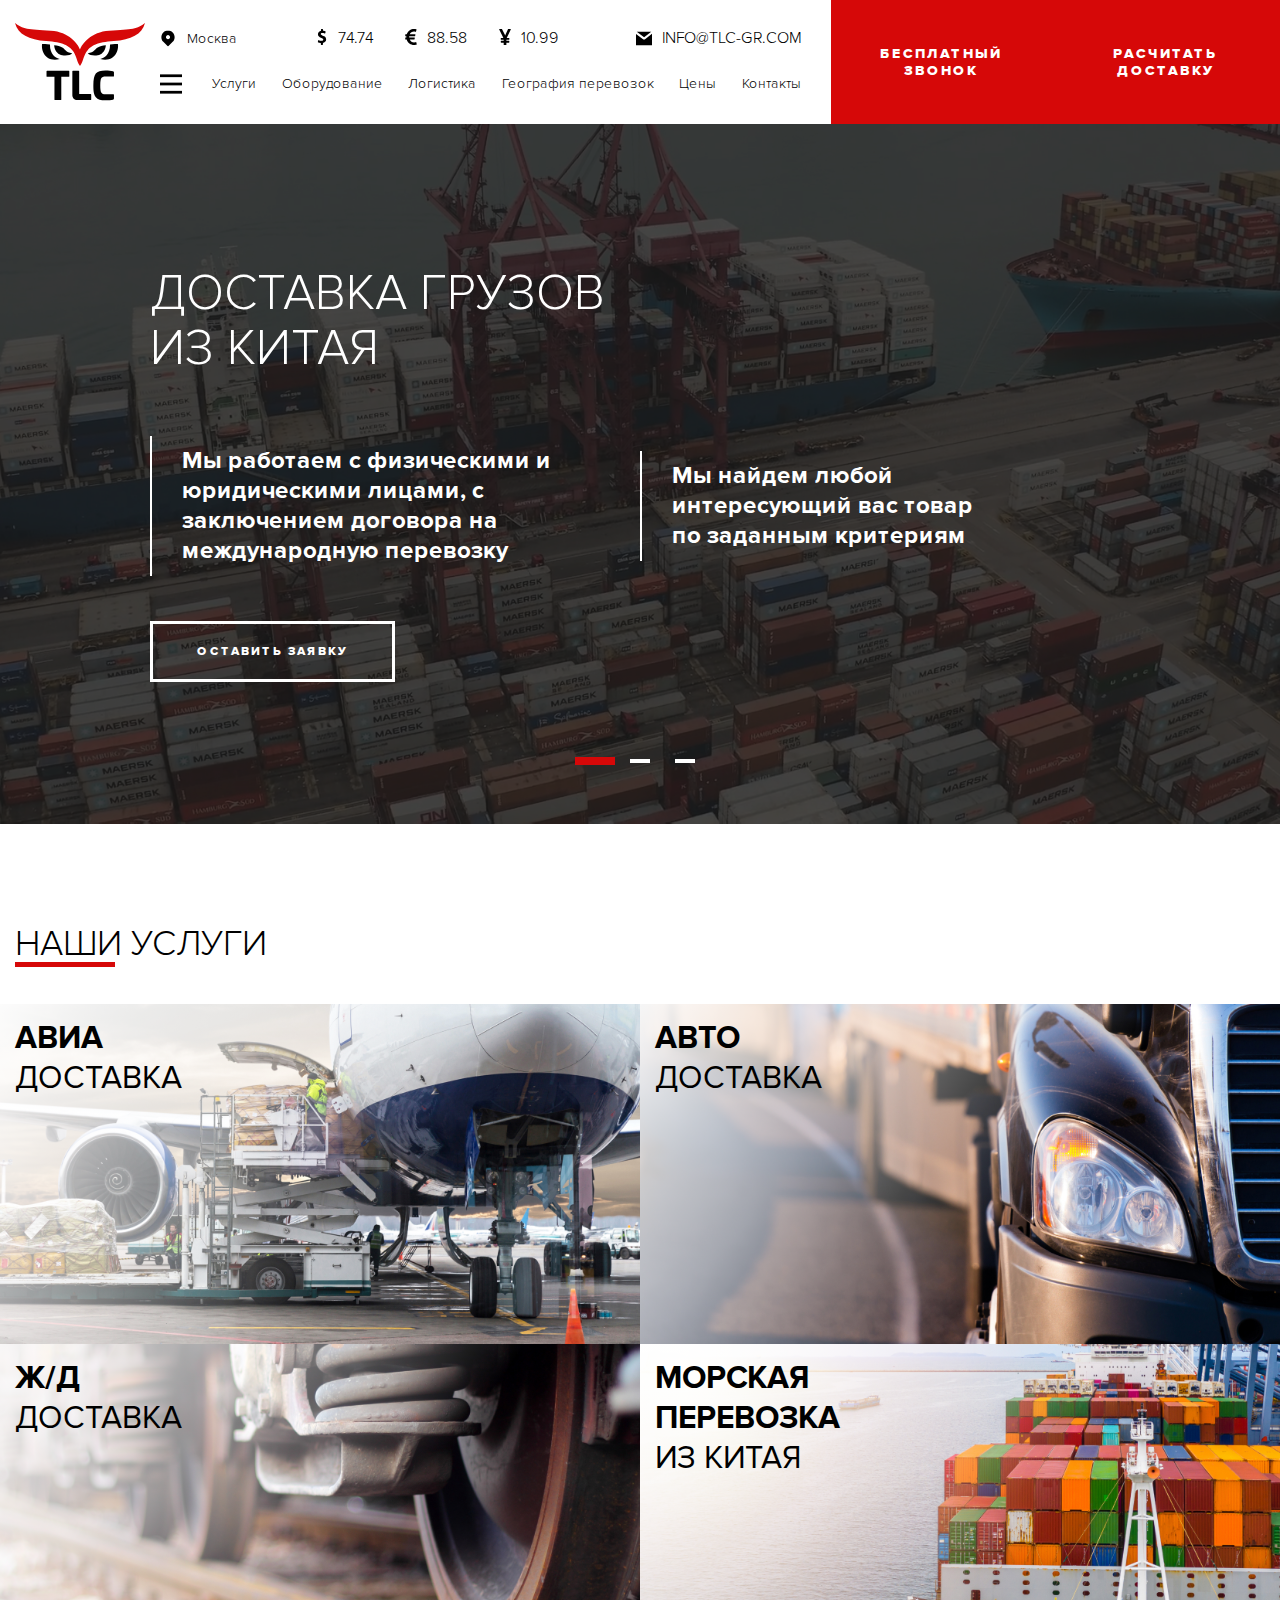
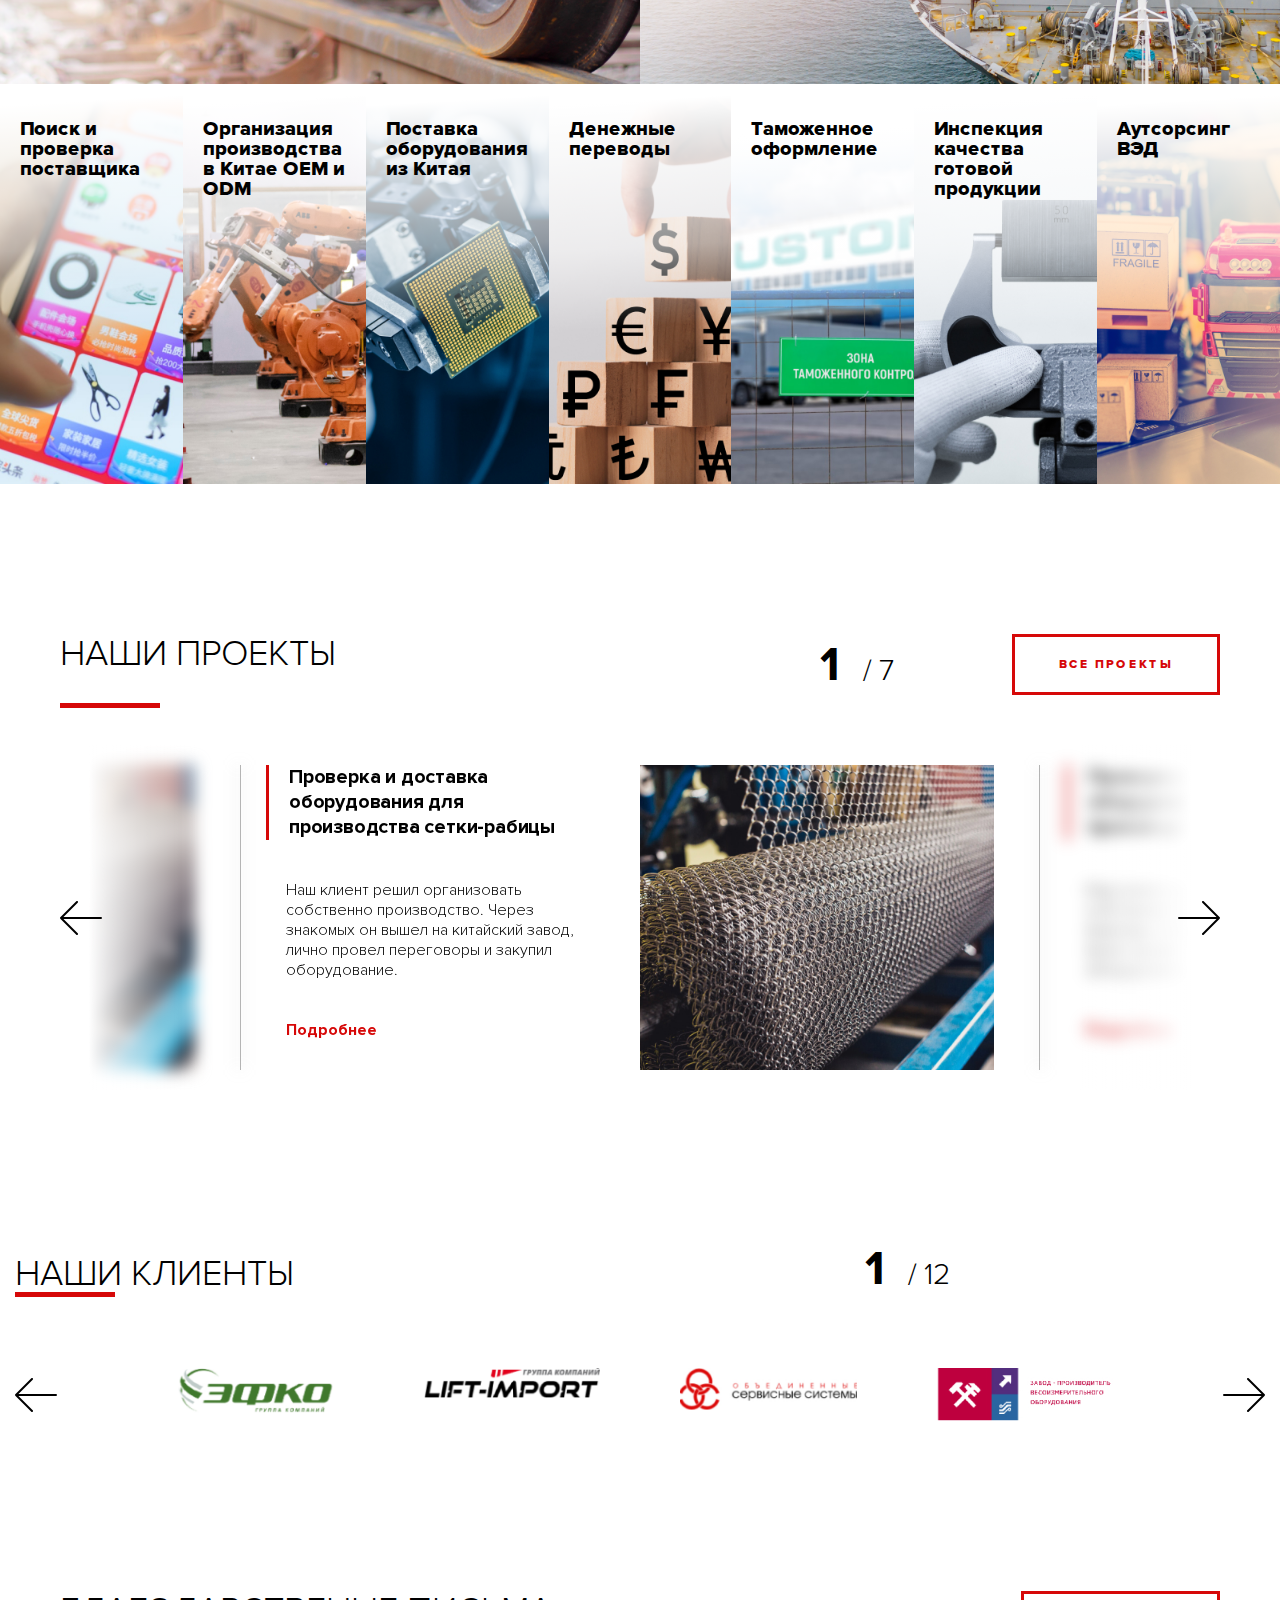
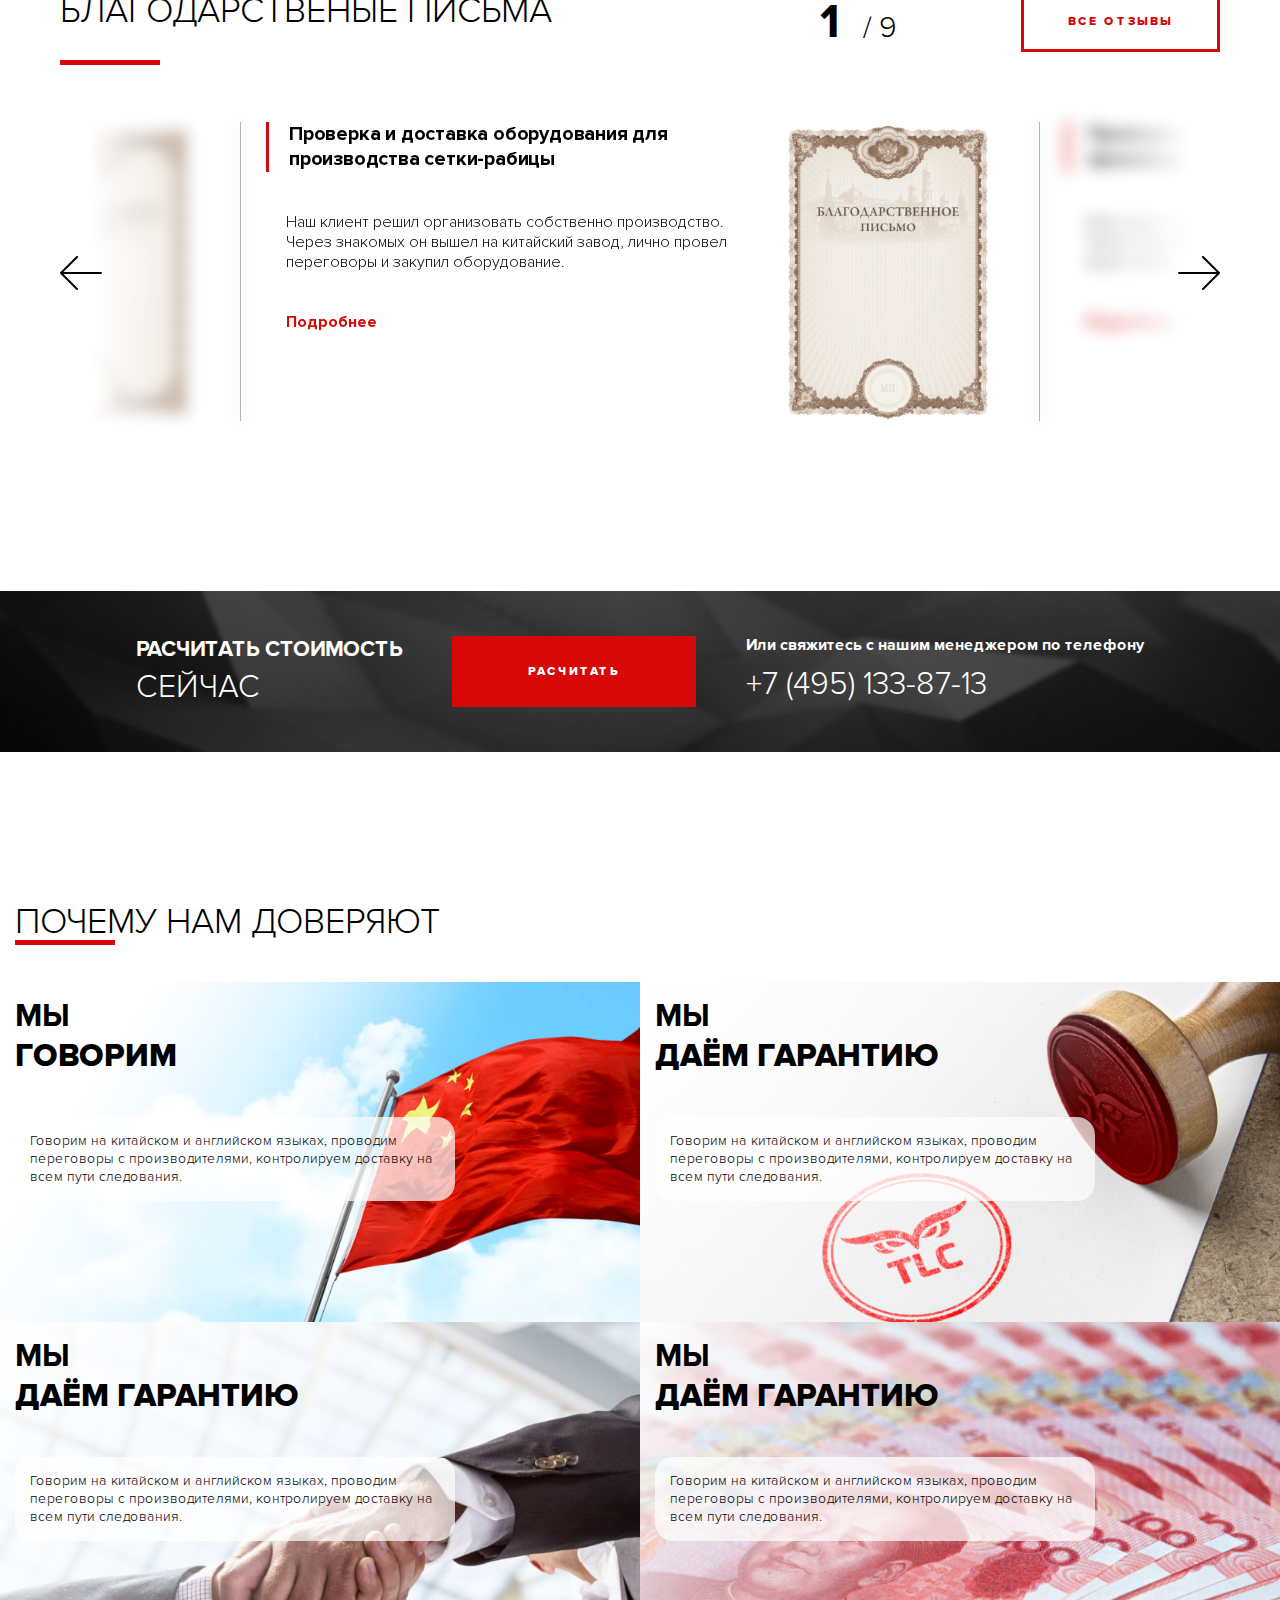
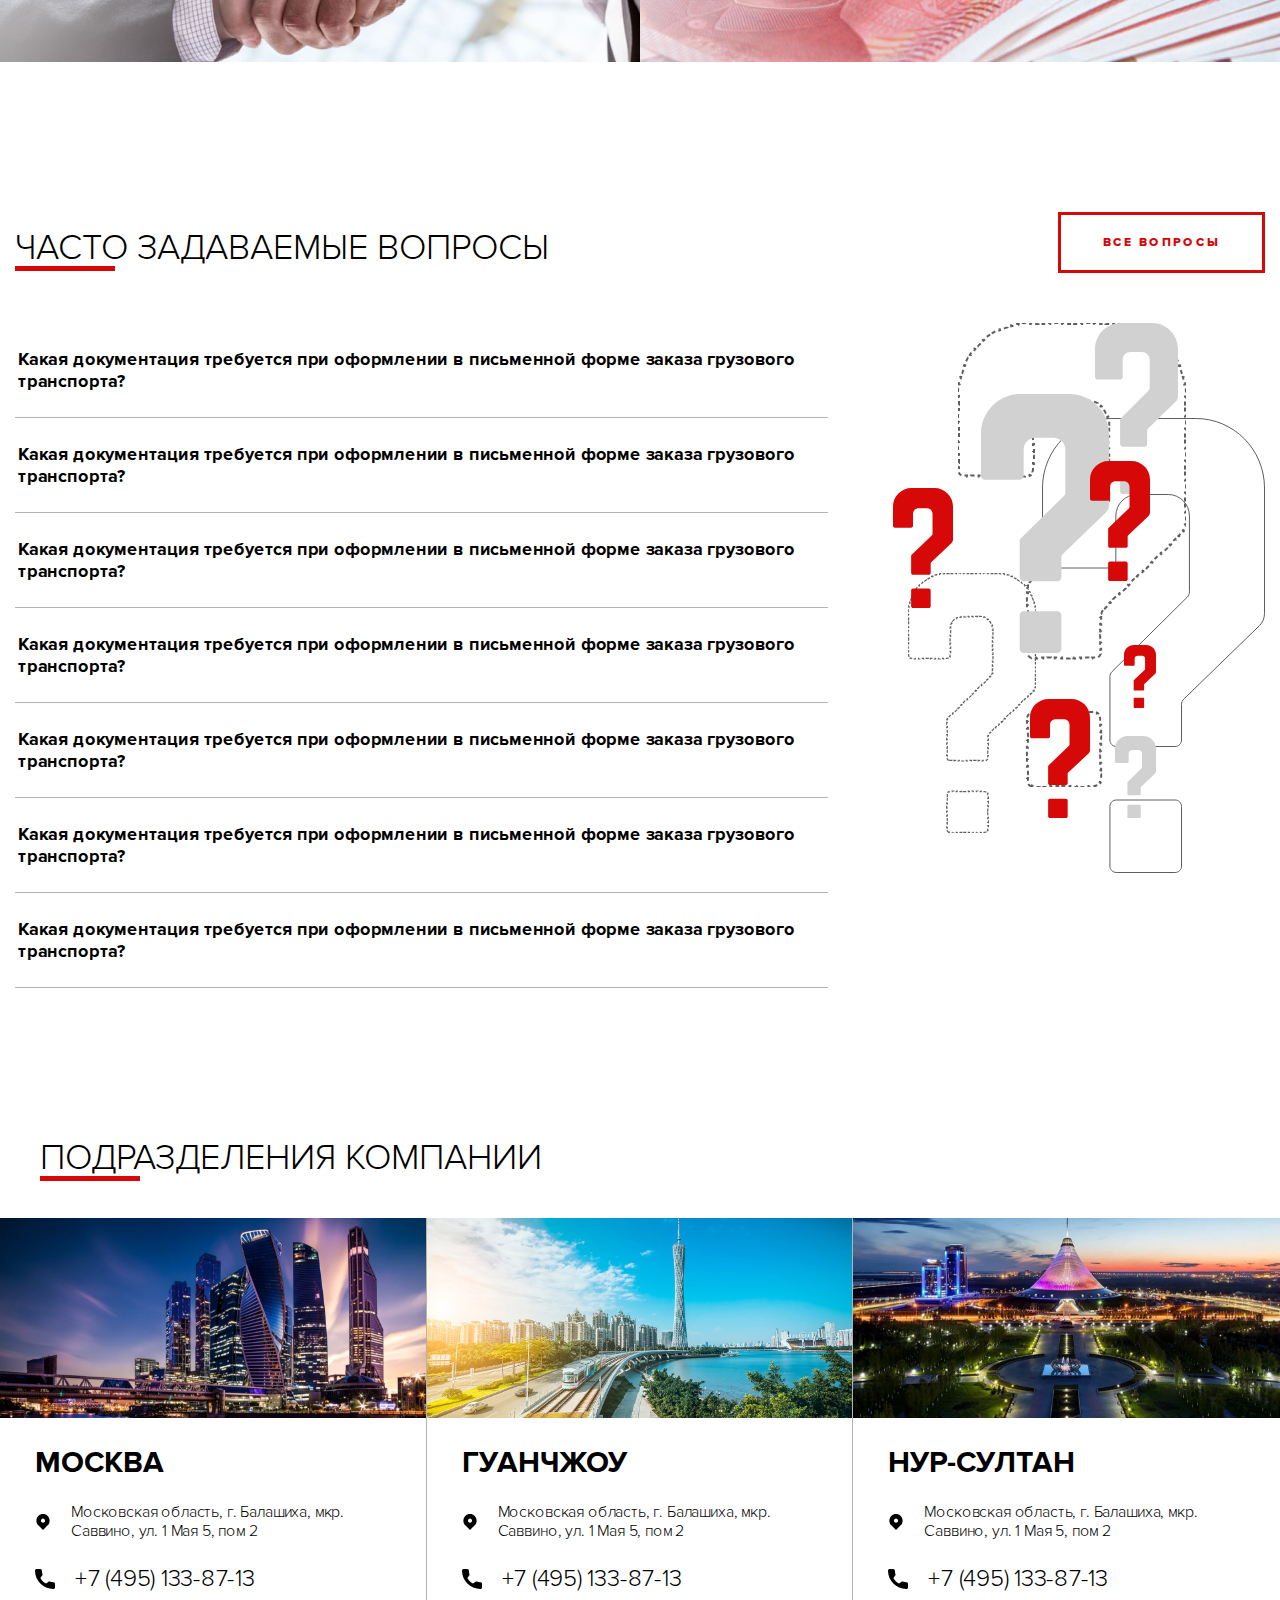
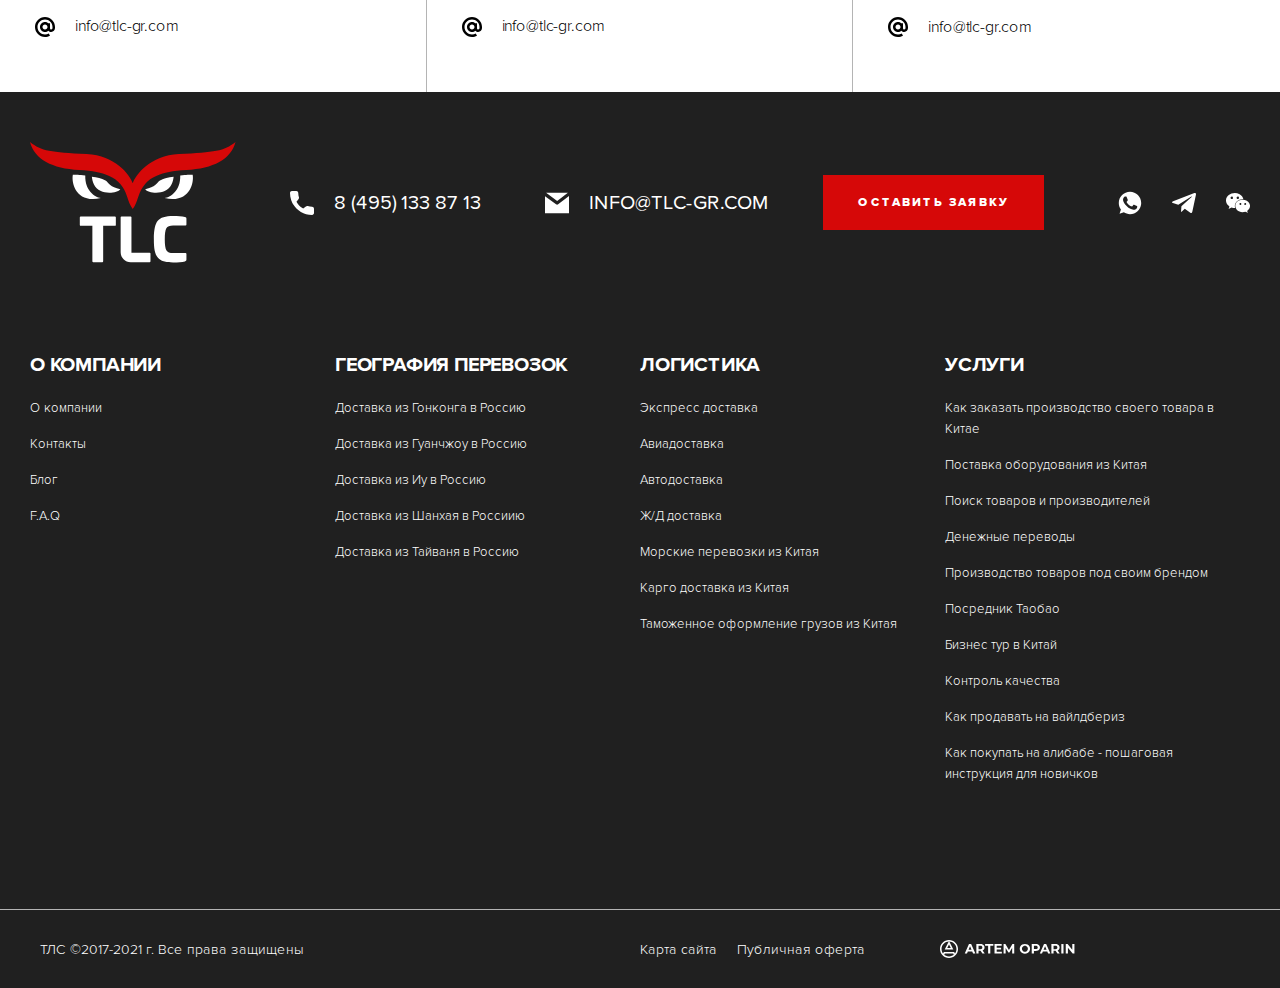
==== commit 21ea2ffa: "make up full" ====
--- a/index.html
+++ b/index.html
@@ -964,7 +964,6 @@
         </div>
 
 
-
       </div>
       <div class="faq-img">
         <img src="img/f1.svg" alt="">
@@ -982,7 +981,7 @@
 
     <section class="company">
       <h2 class="title title-pl company__title">
-        НАШИ УСЛУГИ
+        ПОДРАЗДЕЛЕНИЯ КОМПАНИИ
       </h2>
       <div class="company-item">
         <div class="company-item__img">
@@ -1256,71 +1255,6 @@
       </div>
     </section>
 
-    <section class="modal modal-one-click">
-      <div class="modal__wrapper modal-one-click__wrapper">
-        <a href="#" class="modal__exit">
-          <img src="img/mex.svg" alt="" class="modal-one-click__exit">
-        </a>
-        <h3 class="modal__title modal-one-click__title">
-          Купить в 1 клик
-        </h3>
-
-        <div class="modal-one-click__item">
-          <div class="row">
-
-            <div class="col-4">
-              <div class="modal-one-click__img">
-                <img src="img/ic1.jpg" alt="">
-              </div>
-            </div>
-
-            <div class="col-8">
-              <a href="#" class="modal-one-click__name">
-                Семга свежемороженая
-                Премиум чилийская
-              </a>
-              <div class="row">
-
-
-                <div class="col-12">
-
-                  <p class="modal-one-click__price">
-                    1050 ₽
-                  </p>
-                </div>
-              </div>
-            </div>
-
-          </div>
-        </div>
-
-
-        <div class="modal-form">
-          <form action="POST">
-            <div class="modal-form__wrapper">
-
-              <span>
-                <input type="tel" class="form-control form__input" placeholder="Ваш телефон">
-              </span>
-              <div class="modal-form__agreement">
-                Я согласен условиями предоставления
-                услуг и обработкой моих персональных
-                данных при нажатии “Заказать звонок”
-              </div>
-              <span>
-                <button type="submit" class="btn modal-form__btn">КУПИТЬ</button>
-              </span>
-            </div>
-
-            <input type="hidden" id="js-modal-one-click-name" value="">
-            <input type="hidden" id="js-modal-one-click-price" value="">
-            <input type="hidden" id="js-modal-one-click-url" value="">
-
-          </form>
-        </div>
-      </div>
-    </section>
-
     <section class="modal modal-subscribe">
       <div class="modal__wrapper modal-subscribe__wrapper">
         <a href="#" class="modal__exit">
@@ -1354,66 +1288,20 @@
       </div>
     </section>
 
-    <section class="modal modal-job">
-      <div class="modal__wrapper modal-job__wrapper">
+    <section class="modal modal-delivery">
+      <div class="modal__wrapper modal-delivery__wrapper">
         <a href="#" class="modal__exit">
-          <img src="img/mex.svg" alt="" class="modal-job__exit">
+          <img src="img/mex.svg" alt="" class="modal-delivery__exit">
         </a>
         <h3 class="modal__title">
-          Откликнутся на вакансию
+          Расчёт доставки <br>
+          из Китая в Россию
         </h3>
         <div class="modal-form">
           <form action="POST">
             <div class="modal-form__wrapper">
               <span>
-                <input type="text" class="form-control form__input" placeholder="Имя">
-              </span>
-              <span>
-                <input type="tel" class="form-control form__input" placeholder="Телефон">
-              </span>
-
-              <span>
-                <textarea name="your-resume-2" class="form-control form__input form__textarea-long" cols="30" rows="10" placeholder="Ваш вопрос"></textarea>
-              </span>
-
-              <span>
-                <label for="your-resume" class="form__upload p-4">Загрузить резюме</label>
-                <input type="file" class="form-control d-none" id="your-resume">
-              </span>
-
-              <span>
-                <button type="submit" class="btn modal-form__btn">ОТПРАВИТЬ РЕЗЮМЕ</button>
-              </span>
-            </div>
-            <div class="modal-form__agreement">
-              Я согласен условиями предоставления
-              услуг и обработкой моих персональных
-              данных при нажатии “Отправить”
-            </div>
-          </form>
-        </div>
-      </div>
-    </section>
-
-    <section class="modal modal-personal">
-      <div class="modal__wrapper modal-personal__wrapper">
-        <a href="#" class="modal__exit">
-          <img src="img/mex.svg" alt="" class="modal-personal__exit">
-        </a>
-        <h3 class="modal__title">
-          Персональные данные
-        </h3>
-        <div class="modal-form">
-          <form action="POST">
-            <div class="modal-form__wrapper">
-              <span>
-                <input type="text" class="form-control form__input" placeholder="Имя">
-              </span>
-              <span>
-                <input type="text" class="form-control form__input" placeholder="Фамилия">
-              </span>
-              <span>
-                <input type="text" class="form-control form__input" placeholder="Отчество">
+                <input type="text" class="form-control form__input" placeholder="Ваше Ф.И.О">
               </span>
               <span>
                 <input type="tel" class="form-control form__input" placeholder="Телефон">
@@ -1422,44 +1310,17 @@
                 <input type="email" class="form-control form__input" placeholder="Email">
               </span>
               <span>
-                <input type="text" class="form-control form__input" placeholder="Адрес">
-              </span>
-
-
-              <div class="modal-form__btns">
-                <button type="submit" class="btn modal-form__btn">ИЗМЕНИТЬ</button>
-                <button type="reset" class="btn btn-white modal-form__btn modal-personal__exit">Отмена
-                </button>
-              </div>
-
-            </div>
-
-          </form>
-        </div>
-      </div>
-    </section>
-    <section class="modal modal-reset-pass">
-      <div class="modal__wrapper modal-personal__wrapper">
-        <a href="#" class="modal__exit">
-          <img src="img/mex.svg" alt="" class="modal-reset-pass__exit">
-        </a>
-        <h3 class="modal__title">
-          Восстановление пароля
-        </h3>
-        <div class="modal-form">
-          <form action="POST">
-            <div class="modal-form__wrapper">
-              <span>
-                <label for="your-reset-pass">Если вы забыли пароль, введите E-Mail. Ссылка для смены пароля будет выслана вам по E-Mail.</label>
+                <textarea name="your-quest" cols="30" rows="10" class="form-control form__input form__textarea" placeholder="Текст запроса"></textarea>
               </span>
               <span>
-                <input id="your-reset-pass" type="email" class="form-control form__input" placeholder="Email">
+                <button type="submit" class="btn btn-border-red modal-form__btn">РАСЧИТАТЬ</button>
               </span>
 
-
-              <span>
-                <button type="submit" class="form-control modal-form__btn btn">ВОСТАНОВИТЬ ПАРОЛЬ</button>
-              </span>
+              <div class="modal-form__agreement">
+                Нажимая на кнопку, вы даете согласие на обработку персональных данных и соглашаетесь с
+                политикой конфиденциальности
+              </div>
+
 
             </div>
 
@@ -1468,197 +1329,6 @@
       </div>
     </section>
 
-    <section class="modal modal-basket">
-      <div class="modal__wrapper modal-basket__wrapper">
-        <a href="#" class="modal__exit">
-          <img src="img/mex.svg" alt="" class="modal-basket__exit">
-        </a>
-        <h3 class="modal__title">
-          В корзине 3 товара
-        </h3>
-        <div class="modal-form">
-          <form action="POST">
-            <div class="modal-form__wrapper">
-              <div class="modal-one-click__item">
-                <div class="row">
-
-                  <div class="col-4">
-                    <div class="modal-one-click__img">
-                      <img src="img/ic1.jpg" alt="">
-                    </div>
-                  </div>
-
-                  <div class="col-8">
-                    <a href="#" class="modal-one-click__name">
-                      Семга свежемороженая
-                      Премиум чилийская
-                    </a>
-                    <div class="row">
-
-
-                      <div class="col-5">
-                        <div class="modal-one-click__text">
-                          Цена
-                        </div>
-                      </div>
-
-                      <div class="col-7">
-
-                        <p class="modal-one-click__price">
-                          1050 ₽
-                        </p>
-                      </div>
-                    </div>
-                  </div>
-
-                </div>
-              </div>
-              <div class="modal-one-click__item">
-                <div class="row">
-
-                  <div class="col-4">
-                    <div class="modal-one-click__img">
-                      <img src="img/ic1.jpg" alt="">
-                    </div>
-                  </div>
-
-                  <div class="col-8">
-                    <a href="#" class="modal-one-click__name">
-                      Семга свежемороженая
-                      Премиум чилийская
-                    </a>
-                    <div class="row">
-
-
-                      <div class="col-5">
-                        <div class="modal-one-click__text">
-                          Цена
-                        </div>
-                      </div>
-
-                      <div class="col-7">
-
-                        <p class="modal-one-click__price">
-                          1050 ₽
-                        </p>
-                      </div>
-                    </div>
-                  </div>
-
-                </div>
-              </div>
-              <div class="modal-one-click__item">
-                <div class="row">
-
-                  <div class="col-4">
-                    <div class="modal-one-click__img">
-                      <img src="img/ic1.jpg" alt="">
-                    </div>
-                  </div>
-
-                  <div class="col-8">
-                    <a href="#" class="modal-one-click__name">
-                      Семга свежемороженая
-                      Премиум чилийская
-                    </a>
-                    <div class="row">
-
-
-                      <div class="col-5">
-                        <div class="modal-one-click__text">
-                          Цена
-                        </div>
-                      </div>
-
-                      <div class="col-7">
-
-                        <p class="modal-one-click__price">
-                          1050 ₽
-                        </p>
-                      </div>
-                    </div>
-                  </div>
-
-                </div>
-              </div>
-              <div class="row">
-                <div class="col-8">
-
-                  <div class="modal-basket__text">
-                    ИТОГО
-                  </div>
-                </div>
-                <div class="col-4">
-                  <div class="modal-basket__price">
-                    3150 ₽
-                  </div>
-                </div>
-              </div>
-
-
-              <span>
-                <button type="submit" class="btn modal-form__btn">ОФОРМИТЬ ЗАКАЗ</button>
-              </span>
-
-            </div>
-
-          </form>
-        </div>
-      </div>
-    </section>
-    <section class="modal modal-reviews">
-      <div class="modal__wrapper modal-reviews__wrapper">
-        <a href="#" class="modal__exit">
-          <img src="img/mex.svg" alt="" class="modal-reviews__exit">
-        </a>
-        <h3 class="modal__title">
-          Оставить отзыв
-        </h3>
-        <div class="modal-form">
-          <form action="POST">
-            <div class="modal-form__wrapper">
-              <span>
-                <textarea name="your-reviews-2" cols="30" rows="10" class="form-control form__input form__textarea-long" placeholder="Отзыв"></textarea>
-              </span>
-              <span>
-                <input type="text" class="form-control form__input" placeholder="Имя">
-              </span>
-              <span>
-                <input type="number" placeholder="Возраст" class="form-control form__input">
-              </span>
-              <span>
-                <input type="email" placeholder="Email" class="form-control form__input">
-              </span>
-
-
-              <span>
-                <label for="your-photo" class="form__upload">Загрузить фото</label>
-                <input type="file" id="your-photo" class="form-control d-none">
-              </span>
-              <div class="modal-form__star">
-                Ваша оценка
-                <ul class="rating-star js-rating js-rating-modal">
-                  <li></li>
-                  <li></li>
-                  <li></li>
-                  <li></li>
-                  <li></li>
-                </ul>
-                <input type="hidden" class="form-control" value="0" name="rating" id="js-rating-modal">
-              </div>
-              <span>
-                <button type="submit" class="btn modal-form__btn">ОТПРАВИТЬ</button>
-              </span>
-            </div>
-            <div class="modal-form__agreement">
-              Я согласен условиями предоставления
-              услуг и обработкой моих персональных
-              данных при нажатии “Отправить”
-            </div>
-          </form>
-        </div>
-      </div>
-    </section>
   </aside>
   <!-- !MODAL -->
   <script src="vendors~main.js"></script>
--- a/vendors~main.css
+++ b/vendors~main.css
@@ -1,7 +1 @@
-@font-face{font-family:swiper-icons;src:url("data:application/font-woff;charset=utf-8;base64, [base64]//wADZ2x5ZgAAAywAAADMAAAD2MHtryVoZWFkAAABbAAAADAAAAA2E2+eoWhoZWEAAAGcAAAAHwAAACQC9gDzaG10eAAAAigAAAAZAAAArgJkABFsb2NhAAAC0AAAAFoAAABaFQAUGG1heHAAAAG8AAAAHwAAACAAcABAbmFtZQAAA/gAAAE5AAACXvFdBwlwb3N0AAAFNAAAAGIAAACE5s74hXjaY2BkYGAAYpf5Hu/j+W2+MnAzMYDAzaX6QjD6/4//Bxj5GA8AuRwMYGkAPywL13jaY2BkYGA88P8Agx4j+/8fQDYfA1AEBWgDAIB2BOoAeNpjYGRgYNBh4GdgYgABEMnIABJzYNADCQAACWgAsQB42mNgYfzCOIGBlYGB0YcxjYGBwR1Kf2WQZGhhYGBiYGVmgAFGBiQQkOaawtDAoMBQxXjg/wEGPcYDDA4wNUA2CCgwsAAAO4EL6gAAeNpj2M0gyAACqxgGNWBkZ2D4/wMA+xkDdgAAAHjaY2BgYGaAYBkGRgYQiAHyGMF8FgYHIM3DwMHABGQrMOgyWDLEM1T9/w8UBfEMgLzE////P/5//f/V/xv+r4eaAAeMbAxwIUYmIMHEgKYAYjUcsDAwsLKxc3BycfPw8jEQA/[base64]/uznmfPFBNODM2K7MTQ45YEAZqGP81AmGGcF3iPqOop0r1SPTaTbVkfUe4HXj97wYE+yNwWYxwWu4v1ugWHgo3S1XdZEVqWM7ET0cfnLGxWfkgR42o2PvWrDMBSFj/IHLaF0zKjRgdiVMwScNRAoWUoH78Y2icB/yIY09An6AH2Bdu/UB+yxopYshQiEvnvu0dURgDt8QeC8PDw7Fpji3fEA4z/PEJ6YOB5hKh4dj3EvXhxPqH/SKUY3rJ7srZ4FZnh1PMAtPhwP6fl2PMJMPDgeQ4rY8YT6Gzao0eAEA409DuggmTnFnOcSCiEiLMgxCiTI6Cq5DZUd3Qmp10vO0LaLTd2cjN4fOumlc7lUYbSQcZFkutRG7g6JKZKy0RmdLY680CDnEJ+UMkpFFe1RN7nxdVpXrC4aTtnaurOnYercZg2YVmLN/d/gczfEimrE/fs/bOuq29Zmn8tloORaXgZgGa78yO9/cnXm2BpaGvq25Dv9S4E9+5SIc9PqupJKhYFSSl47+Qcr1mYNAAAAeNptw0cKwkAAAMDZJA8Q7OUJvkLsPfZ6zFVERPy8qHh2YER+3i/BP83vIBLLySsoKimrqKqpa2hp6+jq6RsYGhmbmJqZSy0sraxtbO3sHRydnEMU4uR6yx7JJXveP7WrDycAAAAAAAH//wACeNpjYGRgYOABYhkgZgJCZgZNBkYGLQZtIJsFLMYAAAw3ALgAeNolizEKgDAQBCchRbC2sFER0YD6qVQiBCv/H9ezGI6Z5XBAw8CBK/m5iQQVauVbXLnOrMZv2oLdKFa8Pjuru2hJzGabmOSLzNMzvutpB3N42mNgZGBg4GKQYzBhYMxJLMlj4GBgAYow/P/PAJJhLM6sSoWKfWCAAwDAjgbRAAB42mNgYGBkAIIbCZo5IPrmUn0hGA0AO8EFTQAA") format("woff");font-weight:400;font-style:normal}:root{--swiper-theme-color:#007aff}.swiper-container{margin-left:auto;margin-right:auto;position:relative;overflow:hidden;list-style:none;padding:0;z-index:1}.swiper-container-vertical>.swiper-wrapper{flex-direction:column}.swiper-wrapper{position:relative;width:100%;height:100%;z-index:1;display:flex;transition-property:transform;box-sizing:content-box}.swiper-container-android .swiper-slide,.swiper-wrapper{transform:translateZ(0)}.swiper-container-multirow>.swiper-wrapper{flex-wrap:wrap}.swiper-container-multirow-column>.swiper-wrapper{flex-wrap:wrap;flex-direction:column}.swiper-container-free-mode>.swiper-wrapper{transition-timing-function:ease-out;margin:0 auto}.swiper-container-pointer-events{touch-action:pan-y}.swiper-container-pointer-events.swiper-container-vertical{touch-action:pan-x}.swiper-slide{flex-shrink:0;width:100%;height:100%;position:relative;transition-property:transform}.swiper-slide-invisible-blank{visibility:hidden}.swiper-container-autoheight,.swiper-container-autoheight .swiper-slide{height:auto}.swiper-container-autoheight .swiper-wrapper{align-items:flex-start;transition-property:transform,height}.swiper-container-3d{perspective:1200px}.swiper-container-3d .swiper-cube-shadow,.swiper-container-3d .swiper-slide,.swiper-container-3d .swiper-slide-shadow-bottom,.swiper-container-3d .swiper-slide-shadow-left,.swiper-container-3d .swiper-slide-shadow-right,.swiper-container-3d .swiper-slide-shadow-top,.swiper-container-3d .swiper-wrapper{transform-style:preserve-3d}.swiper-container-3d .swiper-slide-shadow-bottom,.swiper-container-3d .swiper-slide-shadow-left,.swiper-container-3d .swiper-slide-shadow-right,.swiper-container-3d .swiper-slide-shadow-top{position:absolute;left:0;top:0;width:100%;height:100%;pointer-events:none;z-index:10}.swiper-container-3d .swiper-slide-shadow-left{background-image:linear-gradient(270deg,rgba(0,0,0,.5),transparent)}.swiper-container-3d .swiper-slide-shadow-right{background-image:linear-gradient(90deg,rgba(0,0,0,.5),transparent)}.swiper-container-3d .swiper-slide-shadow-top{background-image:linear-gradient(0deg,rgba(0,0,0,.5),transparent)}.swiper-container-3d .swiper-slide-shadow-bottom{background-image:linear-gradient(180deg,rgba(0,0,0,.5),transparent)}.swiper-container-css-mode>.swiper-wrapper{overflow:auto;scrollbar-width:none;-ms-overflow-style:none}.swiper-container-css-mode>.swiper-wrapper::-webkit-scrollbar{display:none}.swiper-container-css-mode>.swiper-wrapper>.swiper-slide{scroll-snap-align:start start}.swiper-container-horizontal.swiper-container-css-mode>.swiper-wrapper{scroll-snap-type:x mandatory}.swiper-container-vertical.swiper-container-css-mode>.swiper-wrapper{scroll-snap-type:y mandatory}:root{--swiper-navigation-size:44px}.swiper-button-next,.swiper-button-prev{position:absolute;top:50%;width:calc(var(--swiper-navigation-size)/44*27);height:var(--swiper-navigation-size);margin-top:calc(0px - var(--swiper-navigation-size)/2);z-index:10;cursor:pointer;display:flex;align-items:center;justify-content:center;color:var(--swiper-navigation-color,var(--swiper-theme-color))}.swiper-button-next.swiper-button-disabled,.swiper-button-prev.swiper-button-disabled{opacity:.35;cursor:auto;pointer-events:none}.swiper-button-next:after,.swiper-button-prev:after{font-family:swiper-icons;font-size:var(--swiper-navigation-size);text-transform:none!important;letter-spacing:0;text-transform:none;font-variant:normal;line-height:1}.swiper-button-prev,.swiper-container-rtl .swiper-button-next{left:10px;right:auto}.swiper-button-prev:after,.swiper-container-rtl .swiper-button-next:after{content:"prev"}.swiper-button-next,.swiper-container-rtl .swiper-button-prev{right:10px;left:auto}.swiper-button-next:after,.swiper-container-rtl .swiper-button-prev:after{content:"next"}.swiper-button-next.swiper-button-white,.swiper-button-prev.swiper-button-white{--swiper-navigation-color:#fff}.swiper-button-next.swiper-button-black,.swiper-button-prev.swiper-button-black{--swiper-navigation-color:#000}.swiper-button-lock{display:none}.swiper-pagination{position:absolute;text-align:center;transition:opacity .3s;transform:translateZ(0);z-index:10}.swiper-pagination.swiper-pagination-hidden{opacity:0}.swiper-container-horizontal>.swiper-pagination-bullets,.swiper-pagination-custom,.swiper-pagination-fraction{bottom:10px;left:0;width:100%}.swiper-pagination-bullets-dynamic{overflow:hidden;font-size:0}.swiper-pagination-bullets-dynamic .swiper-pagination-bullet{transform:scale(.33);position:relative}.swiper-pagination-bullets-dynamic .swiper-pagination-bullet-active,.swiper-pagination-bullets-dynamic .swiper-pagination-bullet-active-main{transform:scale(1)}.swiper-pagination-bullets-dynamic .swiper-pagination-bullet-active-prev{transform:scale(.66)}.swiper-pagination-bullets-dynamic .swiper-pagination-bullet-active-prev-prev{transform:scale(.33)}.swiper-pagination-bullets-dynamic .swiper-pagination-bullet-active-next{transform:scale(.66)}.swiper-pagination-bullets-dynamic .swiper-pagination-bullet-active-next-next{transform:scale(.33)}.swiper-pagination-bullet{width:8px;height:8px;display:inline-block;border-radius:50%;background:#000;opacity:.2}button.swiper-pagination-bullet{border:none;margin:0;padding:0;box-shadow:none;-webkit-appearance:none;appearance:none}.swiper-pagination-clickable .swiper-pagination-bullet{cursor:pointer}.swiper-pagination-bullet-active{opacity:1;background:var(--swiper-pagination-color,var(--swiper-theme-color))}.swiper-container-vertical>.swiper-pagination-bullets{right:10px;top:50%;transform:translate3d(0,-50%,0)}.swiper-container-vertical>.swiper-pagination-bullets .swiper-pagination-bullet{margin:6px 0;display:block}.swiper-container-vertical>.swiper-pagination-bullets.swiper-pagination-bullets-dynamic{top:50%;transform:translateY(-50%);width:8px}.swiper-container-vertical>.swiper-pagination-bullets.swiper-pagination-bullets-dynamic .swiper-pagination-bullet{display:inline-block;transition:transform .2s,top .2s}.swiper-container-horizontal>.swiper-pagination-bullets .swiper-pagination-bullet{margin:0 4px}.swiper-container-horizontal>.swiper-pagination-bullets.swiper-pagination-bullets-dynamic{left:50%;transform:translateX(-50%);white-space:nowrap}.swiper-container-horizontal>.swiper-pagination-bullets.swiper-pagination-bullets-dynamic .swiper-pagination-bullet{transition:transform .2s,left .2s}.swiper-container-horizontal.swiper-container-rtl>.swiper-pagination-bullets-dynamic .swiper-pagination-bullet{transition:transform .2s,right .2s}.swiper-pagination-progressbar{background:rgba(0,0,0,.25);position:absolute}.swiper-pagination-progressbar .swiper-pagination-progressbar-fill{background:var(--swiper-pagination-color,var(--swiper-theme-color));position:absolute;left:0;top:0;width:100%;height:100%;transform:scale(0);transform-origin:left top}.swiper-container-rtl .swiper-pagination-progressbar .swiper-pagination-progressbar-fill{transform-origin:right top}.swiper-container-horizontal>.swiper-pagination-progressbar,.swiper-container-vertical>.swiper-pagination-progressbar.swiper-pagination-progressbar-opposite{width:100%;height:4px;left:0;top:0}.swiper-container-horizontal>.swiper-pagination-progressbar.swiper-pagination-progressbar-opposite,.swiper-container-vertical>.swiper-pagination-progressbar{width:4px;height:100%;left:0;top:0}.swiper-pagination-white{--swiper-pagination-color:#fff}.swiper-pagination-black{--swiper-pagination-color:#000}.swiper-pagination-lock{display:none}.swiper-scrollbar{border-radius:10px;position:relative;-ms-touch-action:none;background:rgba(0,0,0,.1)}.swiper-container-horizontal>.swiper-scrollbar{position:absolute;left:1%;bottom:3px;z-index:50;height:5px;width:98%}.swiper-container-vertical>.swiper-scrollbar{position:absolute;right:3px;top:1%;z-index:50;width:5px;height:98%}.swiper-scrollbar-drag{height:100%;width:100%;position:relative;background:rgba(0,0,0,.5);border-radius:10px;left:0;top:0}.swiper-scrollbar-cursor-drag{cursor:move}.swiper-scrollbar-lock{display:none}.swiper-zoom-container{width:100%;height:100%;display:flex;justify-content:center;align-items:center;text-align:center}.swiper-zoom-container>canvas,.swiper-zoom-container>img,.swiper-zoom-container>svg{max-width:100%;max-height:100%;object-fit:contain}.swiper-slide-zoomed{cursor:move}.swiper-lazy-preloader{width:42px;height:42px;position:absolute;left:50%;top:50%;margin-left:-21px;margin-top:-21px;z-index:10;transform-origin:50%;animation:swiper-preloader-spin 1s linear infinite;box-sizing:border-box;border-radius:50%;border:4px solid var(--swiper-preloader-color,var(--swiper-theme-color));border-top:4px solid transparent}.swiper-lazy-preloader-white{--swiper-preloader-color:#fff}.swiper-lazy-preloader-black{--swiper-preloader-color:#000}@keyframes swiper-preloader-spin{to{transform:rotate(1turn)}}.swiper-container .swiper-notification{position:absolute;left:0;top:0;pointer-events:none;opacity:0;z-index:-1000}.swiper-container-fade.swiper-container-free-mode .swiper-slide{transition-timing-function:ease-out}.swiper-container-fade .swiper-slide{pointer-events:none;transition-property:opacity}.swiper-container-fade .swiper-slide .swiper-slide{pointer-events:none}.swiper-container-fade .swiper-slide-active,.swiper-container-fade .swiper-slide-active .swiper-slide-active{pointer-events:auto}.swiper-container-cube{overflow:visible}.swiper-container-cube .swiper-slide{pointer-events:none;-webkit-backface-visibility:hidden;backface-visibility:hidden;z-index:1;visibility:hidden;transform-origin:0 0;width:100%;height:100%}.swiper-container-cube .swiper-slide .swiper-slide{pointer-events:none}.swiper-container-cube.swiper-container-rtl .swiper-slide{transform-origin:100% 0}.swiper-container-cube .swiper-slide-active,.swiper-container-cube .swiper-slide-active .swiper-slide-active{pointer-events:auto}.swiper-container-cube .swiper-slide-active,.swiper-container-cube .swiper-slide-next,.swiper-container-cube .swiper-slide-next+.swiper-slide,.swiper-container-cube .swiper-slide-prev{pointer-events:auto;visibility:visible}.swiper-container-cube .swiper-slide-shadow-bottom,.swiper-container-cube .swiper-slide-shadow-left,.swiper-container-cube .swiper-slide-shadow-right,.swiper-container-cube .swiper-slide-shadow-top{z-index:0;-webkit-backface-visibility:hidden;backface-visibility:hidden}.swiper-container-cube .swiper-cube-shadow{position:absolute;left:0;bottom:0;width:100%;height:100%;opacity:.6;z-index:0}.swiper-container-cube .swiper-cube-shadow:before{content:"";background:#000;position:absolute;left:0;top:0;bottom:0;right:0;filter:blur(50px)}.swiper-container-flip{overflow:visible}.swiper-container-flip .swiper-slide{pointer-events:none;-webkit-backface-visibility:hidden;backface-visibility:hidden;z-index:1}.swiper-container-flip .swiper-slide .swiper-slide{pointer-events:none}.swiper-container-flip .swiper-slide-active,.swiper-container-flip .swiper-slide-active .swiper-slide-active{pointer-events:auto}.swiper-container-flip .swiper-slide-shadow-bottom,.swiper-container-flip .swiper-slide-shadow-left,.swiper-container-flip .swiper-slide-shadow-right,.swiper-container-flip .swiper-slide-shadow-top{z-index:0;-webkit-backface-visibility:hidden;backface-visibility:hidden}.glightbox-container{width:100%;height:100%;position:fixed;top:0;left:0;z-index:999999!important;-ms-touch-action:none;touch-action:none;-webkit-text-size-adjust:100%;-moz-text-size-adjust:100%;-ms-text-size-adjust:100%;text-size-adjust:100%;-webkit-backface-visibility:hidden;backface-visibility:hidden;outline:0;overflow:hidden}.glightbox-container.inactive{display:none}.glightbox-container .gcontainer{position:relative;width:100%;height:100%;z-index:9999;overflow:hidden}.glightbox-container .gslider{-webkit-transition:-webkit-transform .4s ease;transition:-webkit-transform .4s ease;transition:transform .4s ease;transition:transform .4s ease,-webkit-transform .4s ease;height:100%;left:0;top:0;position:relative;overflow:hidden;display:-webkit-box!important;display:-ms-flexbox!important;display:flex!important;-webkit-transform:translateZ(0);transform:translateZ(0)}.glightbox-container .gslide,.glightbox-container .gslider{width:100%;-webkit-box-pack:center;-ms-flex-pack:center;justify-content:center;-webkit-box-align:center;-ms-flex-align:center;align-items:center}.glightbox-container .gslide{position:absolute;opacity:1;-webkit-user-select:none;-moz-user-select:none;-ms-user-select:none;user-select:none;display:-webkit-box;display:-ms-flexbox;display:flex;opacity:0}.glightbox-container .gslide.current{opacity:1;z-index:99999;position:relative}.glightbox-container .gslide.prev{opacity:1;z-index:9999}.glightbox-container .gslide-inner-content{width:100%}.glightbox-container .ginner-container{position:relative;width:100%;display:-webkit-box;display:-ms-flexbox;display:flex;-webkit-box-pack:center;-ms-flex-pack:center;justify-content:center;-webkit-box-orient:vertical;-webkit-box-direction:normal;-ms-flex-direction:column;flex-direction:column;max-width:100%;margin:auto;height:100vh}.glightbox-container .ginner-container.gvideo-container{width:100%}.glightbox-container .ginner-container.desc-bottom,.glightbox-container .ginner-container.desc-top{-webkit-box-orient:vertical;-webkit-box-direction:normal;-ms-flex-direction:column;flex-direction:column}.glightbox-container .ginner-container.desc-left,.glightbox-container .ginner-container.desc-right{max-width:100%!important}.gslide iframe,.gslide video{outline:0!important;border:none;min-height:165px;-webkit-overflow-scrolling:touch;-ms-touch-action:auto;touch-action:auto}.gslide-image{-webkit-box-align:center;-ms-flex-align:center;align-items:center}.gslide-image img{max-height:100vh;display:block;padding:0;float:none;outline:0;border:none;-webkit-user-select:none;-moz-user-select:none;-ms-user-select:none;user-select:none;max-width:100vw;width:auto;height:auto;-o-object-fit:cover;object-fit:cover;-ms-touch-action:none;touch-action:none;margin:auto;min-width:200px}.desc-bottom .gslide-image img,.desc-top .gslide-image img{width:auto}.desc-left .gslide-image img,.desc-right .gslide-image img{width:auto;max-width:100%}.gslide-image img.zoomable{position:relative}.gslide-image img.dragging{cursor:-webkit-grabbing!important;cursor:grabbing!important;-webkit-transition:none;transition:none}.gslide-video{position:relative;max-width:100vh;width:100%!important}.gslide-video .gvideo-wrapper{width:100%;margin:auto}.gslide-video:before{content:"";display:block;position:absolute;width:100%;height:100%;background:rgba(255,0,0,.34);display:none}.gslide-video.playing:before{display:none}.gslide-video.fullscreen{max-width:100%!important;min-width:100%;height:75vh}.gslide-video.fullscreen video{max-width:100%!important;width:100%!important}.gslide-inline{background:#fff;text-align:left;max-height:calc(100vh - 40px);overflow:auto;max-width:100%}.gslide-inline .ginlined-content{padding:20px;width:100%}.gslide-inline .dragging{cursor:-webkit-grabbing!important;cursor:grabbing!important;-webkit-transition:none;transition:none}.ginlined-content{overflow:auto;display:block!important;opacity:1}.gslide-external{width:100%;min-width:100%;background:#fff;padding:0;overflow:auto;max-height:75vh;height:100%}.gslide-external,.gslide-media{display:-webkit-box;display:-ms-flexbox;display:flex}.gslide-media{width:auto}.zoomed .gslide-media{-webkit-box-shadow:none!important;box-shadow:none!important}.desc-bottom .gslide-media,.desc-top .gslide-media{margin:0 auto;-webkit-box-orient:vertical;-webkit-box-direction:normal;-ms-flex-direction:column;flex-direction:column}.gslide-description{position:relative;-webkit-box-flex:1;-ms-flex:1 0 100%;flex:1 0 100%}.gslide-description.description-left,.gslide-description.description-right{max-width:100%}.gslide-description.description-bottom,.gslide-description.description-top{margin:0 auto;width:100%}.gslide-description p{margin-bottom:12px}.gslide-description p:last-child{margin-bottom:0}.glightbox-button-hidden,.zoomed .gslide-description{display:none}.glightbox-mobile .glightbox-container .gslide-description{height:auto!important;width:100%;background:0 0;position:absolute;bottom:15px;max-width:100vw!important;-webkit-box-ordinal-group:3!important;-ms-flex-order:2!important;order:2!important;max-height:78vh;overflow:auto!important;background:-webkit-gradient(linear,left top,left bottom,from(transparent),to(rgba(0,0,0,.75)));background:linear-gradient(180deg,transparent,rgba(0,0,0,.75));-webkit-transition:opacity .3s linear;transition:opacity .3s linear;padding:19px 11px 50px}.glightbox-mobile .glightbox-container .gslide-title{color:#fff;font-size:1em}.glightbox-mobile .glightbox-container .gslide-desc{color:#a1a1a1}.glightbox-mobile .glightbox-container .gslide-desc a{color:#fff;font-weight:700}.glightbox-mobile .glightbox-container .gslide-desc *{color:inherit}.glightbox-mobile .glightbox-container .gslide-desc string{color:#fff}.glightbox-mobile .glightbox-container .gslide-desc .desc-more{color:#fff;opacity:.4}.gdesc-open .gslide-media{-webkit-transition:opacity .5s ease;transition:opacity .5s ease;opacity:.4}.gdesc-open .gdesc-inner{padding-bottom:30px}.gdesc-closed .gslide-media{-webkit-transition:opacity .5s ease;transition:opacity .5s ease;opacity:1}.greset{-webkit-transition:all .3s ease;transition:all .3s ease}.gabsolute{position:absolute}.grelative{position:relative}.glightbox-desc{display:none!important}.glightbox-open{overflow:hidden}.gloader{height:25px;width:25px;-webkit-animation:lightboxLoader .8s linear infinite;animation:lightboxLoader .8s linear infinite;border:2px solid #fff;border-right-color:transparent;border-radius:50%;position:absolute;display:block;z-index:9999;left:0;right:0;margin:0 auto;top:47%}.goverlay{width:100%;height:calc(100vh + 1px);position:fixed;top:-1px;left:0;will-change:opacity}.glightbox-mobile .goverlay,.goverlay{background:#000}.gclose,.gnext,.gprev{z-index:99999;cursor:pointer;width:26px;height:44px;border:none;display:-webkit-box;display:-ms-flexbox;display:flex;-webkit-box-pack:center;-ms-flex-pack:center;justify-content:center;-webkit-box-align:center;-ms-flex-align:center;align-items:center;-webkit-box-orient:vertical;-webkit-box-direction:normal;-ms-flex-direction:column;flex-direction:column}.gclose svg,.gnext svg,.gprev svg{display:block;width:25px;height:auto;margin:0;padding:0}.gclose.disabled,.gnext.disabled,.gprev.disabled{opacity:.1}.gclose .garrow,.gnext .garrow,.gprev .garrow{stroke:#fff}.gbtn.focused{outline:2px solid #0f3d81}iframe.wait-autoplay{opacity:0}.glightbox-closing .gclose,.glightbox-closing .gnext,.glightbox-closing .gprev{opacity:0!important}.glightbox-clean .gslide-description{background:#fff}.glightbox-clean .gdesc-inner{padding:22px 20px}.glightbox-clean .gslide-title{font-size:1em;font-weight:400;font-family:arial;color:#000;margin-bottom:19px;line-height:1.4em}.glightbox-clean .gslide-desc{font-size:.86em;margin-bottom:0;font-family:arial;line-height:1.4em}.glightbox-clean .gslide-video{background:#000}.glightbox-clean .gclose,.glightbox-clean .gnext,.glightbox-clean .gprev{background-color:rgba(0,0,0,.75);border-radius:4px}.glightbox-clean .gclose path,.glightbox-clean .gnext path,.glightbox-clean .gprev path{fill:#fff}.glightbox-clean .gprev{left:30px}.glightbox-clean .gnext,.glightbox-clean .gprev{position:absolute;top:-100%;width:40px;height:50px}.glightbox-clean .gnext{right:30px}.glightbox-clean .gclose{width:35px;height:35px;top:15px;right:10px;position:absolute}.glightbox-clean .gclose svg{width:18px;height:auto}.glightbox-clean .gclose:hover{opacity:1}.gfadeIn{-webkit-animation:gfadeIn .5s ease;animation:gfadeIn .5s ease}.gfadeOut{-webkit-animation:gfadeOut .5s ease;animation:gfadeOut .5s ease}.gslideOutLeft{-webkit-animation:gslideOutLeft .3s ease;animation:gslideOutLeft .3s ease}.gslideInLeft{-webkit-animation:gslideInLeft .3s ease;animation:gslideInLeft .3s ease}.gslideOutRight{-webkit-animation:gslideOutRight .3s ease;animation:gslideOutRight .3s ease}.gslideInRight{-webkit-animation:gslideInRight .3s ease;animation:gslideInRight .3s ease}.gzoomIn{-webkit-animation:gzoomIn .5s ease;animation:gzoomIn .5s ease}.gzoomOut{-webkit-animation:gzoomOut .5s ease;animation:gzoomOut .5s ease}@-webkit-keyframes lightboxLoader{0%{-webkit-transform:rotate(0);transform:rotate(0)}to{-webkit-transform:rotate(1turn);transform:rotate(1turn)}}@keyframes lightboxLoader{0%{-webkit-transform:rotate(0);transform:rotate(0)}to{-webkit-transform:rotate(1turn);transform:rotate(1turn)}}@-webkit-keyframes gfadeIn{0%{opacity:0}to{opacity:1}}@keyframes gfadeIn{0%{opacity:0}to{opacity:1}}@-webkit-keyframes gfadeOut{0%{opacity:1}to{opacity:0}}@keyframes gfadeOut{0%{opacity:1}to{opacity:0}}@-webkit-keyframes gslideInLeft{0%{opacity:0;-webkit-transform:translate3d(-60%,0,0);transform:translate3d(-60%,0,0)}to{visibility:visible;-webkit-transform:translateZ(0);transform:translateZ(0);opacity:1}}@keyframes gslideInLeft{0%{opacity:0;-webkit-transform:translate3d(-60%,0,0);transform:translate3d(-60%,0,0)}to{visibility:visible;-webkit-transform:translateZ(0);transform:translateZ(0);opacity:1}}@-webkit-keyframes gslideOutLeft{0%{opacity:1;visibility:visible;-webkit-transform:translateZ(0);transform:translateZ(0)}to{-webkit-transform:translate3d(-60%,0,0);transform:translate3d(-60%,0,0);opacity:0;visibility:hidden}}@keyframes gslideOutLeft{0%{opacity:1;visibility:visible;-webkit-transform:translateZ(0);transform:translateZ(0)}to{-webkit-transform:translate3d(-60%,0,0);transform:translate3d(-60%,0,0);opacity:0;visibility:hidden}}@-webkit-keyframes gslideInRight{0%{opacity:0;visibility:visible;-webkit-transform:translate3d(60%,0,0);transform:translate3d(60%,0,0)}to{-webkit-transform:translateZ(0);transform:translateZ(0);opacity:1}}@keyframes gslideInRight{0%{opacity:0;visibility:visible;-webkit-transform:translate3d(60%,0,0);transform:translate3d(60%,0,0)}to{-webkit-transform:translateZ(0);transform:translateZ(0);opacity:1}}@-webkit-keyframes gslideOutRight{0%{opacity:1;visibility:visible;-webkit-transform:translateZ(0);transform:translateZ(0)}to{-webkit-transform:translate3d(60%,0,0);transform:translate3d(60%,0,0);opacity:0}}@keyframes gslideOutRight{0%{opacity:1;visibility:visible;-webkit-transform:translateZ(0);transform:translateZ(0)}to{-webkit-transform:translate3d(60%,0,0);transform:translate3d(60%,0,0);opacity:0}}@-webkit-keyframes gzoomIn{0%{opacity:0;-webkit-transform:scale3d(.3,.3,.3);transform:scale3d(.3,.3,.3)}to{opacity:1}}@keyframes gzoomIn{0%{opacity:0;-webkit-transform:scale3d(.3,.3,.3);transform:scale3d(.3,.3,.3)}to{opacity:1}}@-webkit-keyframes gzoomOut{0%{opacity:1}50%{opacity:0;-webkit-transform:scale3d(.3,.3,.3);transform:scale3d(.3,.3,.3)}to{opacity:0}}@keyframes gzoomOut{0%{opacity:1}50%{opacity:0;-webkit-transform:scale3d(.3,.3,.3);transform:scale3d(.3,.3,.3)}to{opacity:0}}@media (min-width:769px){.glightbox-container .ginner-container{width:auto;height:auto;-webkit-box-orient:horizontal;-webkit-box-direction:normal;-ms-flex-direction:row;flex-direction:row}.glightbox-container .ginner-container.desc-top .gslide-description{-webkit-box-ordinal-group:1;-ms-flex-order:0;order:0}.glightbox-container .ginner-container.desc-top .gslide-image,.glightbox-container .ginner-container.desc-top .gslide-image img{-webkit-box-ordinal-group:2;-ms-flex-order:1;order:1}.glightbox-container .ginner-container.desc-left .gslide-description{-webkit-box-ordinal-group:1;-ms-flex-order:0;order:0}.glightbox-container .ginner-container.desc-left .gslide-image{-webkit-box-ordinal-group:2;-ms-flex-order:1;order:1}.gslide-image img{max-height:97vh;max-width:100%}.gslide-image img.zoomable{cursor:-webkit-zoom-in;cursor:zoom-in}.zoomed .gslide-image img.zoomable{cursor:-webkit-grab;cursor:grab}.gslide-inline{max-height:95vh}.gslide-external{max-height:100vh}.gslide-description.description-left,.gslide-description.description-right{max-width:275px}.glightbox-open{height:auto}.goverlay{background:rgba(0,0,0,.92)}.glightbox-clean .gslide-media{-webkit-box-shadow:1px 2px 9px 0 rgba(0,0,0,.65);box-shadow:1px 2px 9px 0 rgba(0,0,0,.65)}.glightbox-clean .description-left .gdesc-inner,.glightbox-clean .description-right .gdesc-inner{position:absolute;height:100%;overflow-y:auto}.glightbox-clean .gclose,.glightbox-clean .gnext,.glightbox-clean .gprev{background-color:rgba(0,0,0,.32)}.glightbox-clean .gclose:hover,.glightbox-clean .gnext:hover,.glightbox-clean .gprev:hover{background-color:rgba(0,0,0,.7)}.glightbox-clean .gnext,.glightbox-clean .gprev{top:45%}}@media (min-width:992px){.glightbox-clean .gclose{opacity:.7;right:20px}}@media screen and (max-height:420px){.goverlay{background:#000}}
-/*!
- * Bootstrap Grid v5.0.1 (https://getbootstrap.com/)
- * Copyright 2011-2021 The Bootstrap Authors
- * Copyright 2011-2021 Twitter, Inc.
- * Licensed under MIT (https://github.com/twbs/bootstrap/blob/main/LICENSE)
- */.container,.container-fluid,.container-lg,.container-md,.container-sm,.container-xl,.container-xxl{width:100%;padding-right:var(--bs-gutter-x,.75rem);padding-left:var(--bs-gutter-x,.75rem);margin-right:auto;margin-left:auto}@media (min-width:576px){.container,.container-sm{max-width:540px}}@media (min-width:768px){.container,.container-md,.container-sm{max-width:720px}}@media (min-width:992px){.container,.container-lg,.container-md,.container-sm{max-width:960px}}@media (min-width:1200px){.container,.container-lg,.container-md,.container-sm,.container-xl{max-width:1140px}}@media (min-width:1400px){.container,.container-lg,.container-md,.container-sm,.container-xl,.container-xxl{max-width:1320px}}.row{--bs-gutter-x:1.5rem;--bs-gutter-y:0;display:flex;flex-wrap:wrap;margin-top:calc(var(--bs-gutter-y)*-1);margin-right:calc(var(--bs-gutter-x)/-2);margin-left:calc(var(--bs-gutter-x)/-2)}.row>*{box-sizing:border-box;flex-shrink:0;width:100%;max-width:100%;padding-right:calc(var(--bs-gutter-x)/2);padding-left:calc(var(--bs-gutter-x)/2);margin-top:var(--bs-gutter-y)}.col{flex:1 0 0%}.row-cols-auto>*{flex:0 0 auto;width:auto}.row-cols-1>*{flex:0 0 auto;width:100%}.row-cols-2>*{flex:0 0 auto;width:50%}.row-cols-3>*{flex:0 0 auto;width:33.3333333333%}.row-cols-4>*{flex:0 0 auto;width:25%}.row-cols-5>*{flex:0 0 auto;width:20%}.row-cols-6>*{flex:0 0 auto;width:16.6666666667%}.col-auto{flex:0 0 auto;width:auto}.col-1{flex:0 0 auto;width:8.3333333333%}.col-2{flex:0 0 auto;width:16.6666666667%}.col-3{flex:0 0 auto;width:25%}.col-4{flex:0 0 auto;width:33.3333333333%}.col-5{flex:0 0 auto;width:41.6666666667%}.col-6{flex:0 0 auto;width:50%}.col-7{flex:0 0 auto;width:58.3333333333%}.col-8{flex:0 0 auto;width:66.6666666667%}.col-9{flex:0 0 auto;width:75%}.col-10{flex:0 0 auto;width:83.3333333333%}.col-11{flex:0 0 auto;width:91.6666666667%}.col-12{flex:0 0 auto;width:100%}.offset-1{margin-left:8.3333333333%}.offset-2{margin-left:16.6666666667%}.offset-3{margin-left:25%}.offset-4{margin-left:33.3333333333%}.offset-5{margin-left:41.6666666667%}.offset-6{margin-left:50%}.offset-7{margin-left:58.3333333333%}.offset-8{margin-left:66.6666666667%}.offset-9{margin-left:75%}.offset-10{margin-left:83.3333333333%}.offset-11{margin-left:91.6666666667%}.g-0,.gx-0{--bs-gutter-x:0}.g-0,.gy-0{--bs-gutter-y:0}.g-1,.gx-1{--bs-gutter-x:0.25rem}.g-1,.gy-1{--bs-gutter-y:0.25rem}.g-2,.gx-2{--bs-gutter-x:0.5rem}.g-2,.gy-2{--bs-gutter-y:0.5rem}.g-3,.gx-3{--bs-gutter-x:1rem}.g-3,.gy-3{--bs-gutter-y:1rem}.g-4,.gx-4{--bs-gutter-x:1.5rem}.g-4,.gy-4{--bs-gutter-y:1.5rem}.g-5,.gx-5{--bs-gutter-x:3rem}.g-5,.gy-5{--bs-gutter-y:3rem}@media (min-width:576px){.col-sm{flex:1 0 0%}.row-cols-sm-auto>*{flex:0 0 auto;width:auto}.row-cols-sm-1>*{flex:0 0 auto;width:100%}.row-cols-sm-2>*{flex:0 0 auto;width:50%}.row-cols-sm-3>*{flex:0 0 auto;width:33.3333333333%}.row-cols-sm-4>*{flex:0 0 auto;width:25%}.row-cols-sm-5>*{flex:0 0 auto;width:20%}.row-cols-sm-6>*{flex:0 0 auto;width:16.6666666667%}.col-sm-auto{flex:0 0 auto;width:auto}.col-sm-1{flex:0 0 auto;width:8.3333333333%}.col-sm-2{flex:0 0 auto;width:16.6666666667%}.col-sm-3{flex:0 0 auto;width:25%}.col-sm-4{flex:0 0 auto;width:33.3333333333%}.col-sm-5{flex:0 0 auto;width:41.6666666667%}.col-sm-6{flex:0 0 auto;width:50%}.col-sm-7{flex:0 0 auto;width:58.3333333333%}.col-sm-8{flex:0 0 auto;width:66.6666666667%}.col-sm-9{flex:0 0 auto;width:75%}.col-sm-10{flex:0 0 auto;width:83.3333333333%}.col-sm-11{flex:0 0 auto;width:91.6666666667%}.col-sm-12{flex:0 0 auto;width:100%}.offset-sm-0{margin-left:0}.offset-sm-1{margin-left:8.3333333333%}.offset-sm-2{margin-left:16.6666666667%}.offset-sm-3{margin-left:25%}.offset-sm-4{margin-left:33.3333333333%}.offset-sm-5{margin-left:41.6666666667%}.offset-sm-6{margin-left:50%}.offset-sm-7{margin-left:58.3333333333%}.offset-sm-8{margin-left:66.6666666667%}.offset-sm-9{margin-left:75%}.offset-sm-10{margin-left:83.3333333333%}.offset-sm-11{margin-left:91.6666666667%}.g-sm-0,.gx-sm-0{--bs-gutter-x:0}.g-sm-0,.gy-sm-0{--bs-gutter-y:0}.g-sm-1,.gx-sm-1{--bs-gutter-x:0.25rem}.g-sm-1,.gy-sm-1{--bs-gutter-y:0.25rem}.g-sm-2,.gx-sm-2{--bs-gutter-x:0.5rem}.g-sm-2,.gy-sm-2{--bs-gutter-y:0.5rem}.g-sm-3,.gx-sm-3{--bs-gutter-x:1rem}.g-sm-3,.gy-sm-3{--bs-gutter-y:1rem}.g-sm-4,.gx-sm-4{--bs-gutter-x:1.5rem}.g-sm-4,.gy-sm-4{--bs-gutter-y:1.5rem}.g-sm-5,.gx-sm-5{--bs-gutter-x:3rem}.g-sm-5,.gy-sm-5{--bs-gutter-y:3rem}}@media (min-width:768px){.col-md{flex:1 0 0%}.row-cols-md-auto>*{flex:0 0 auto;width:auto}.row-cols-md-1>*{flex:0 0 auto;width:100%}.row-cols-md-2>*{flex:0 0 auto;width:50%}.row-cols-md-3>*{flex:0 0 auto;width:33.3333333333%}.row-cols-md-4>*{flex:0 0 auto;width:25%}.row-cols-md-5>*{flex:0 0 auto;width:20%}.row-cols-md-6>*{flex:0 0 auto;width:16.6666666667%}.col-md-auto{flex:0 0 auto;width:auto}.col-md-1{flex:0 0 auto;width:8.3333333333%}.col-md-2{flex:0 0 auto;width:16.6666666667%}.col-md-3{flex:0 0 auto;width:25%}.col-md-4{flex:0 0 auto;width:33.3333333333%}.col-md-5{flex:0 0 auto;width:41.6666666667%}.col-md-6{flex:0 0 auto;width:50%}.col-md-7{flex:0 0 auto;width:58.3333333333%}.col-md-8{flex:0 0 auto;width:66.6666666667%}.col-md-9{flex:0 0 auto;width:75%}.col-md-10{flex:0 0 auto;width:83.3333333333%}.col-md-11{flex:0 0 auto;width:91.6666666667%}.col-md-12{flex:0 0 auto;width:100%}.offset-md-0{margin-left:0}.offset-md-1{margin-left:8.3333333333%}.offset-md-2{margin-left:16.6666666667%}.offset-md-3{margin-left:25%}.offset-md-4{margin-left:33.3333333333%}.offset-md-5{margin-left:41.6666666667%}.offset-md-6{margin-left:50%}.offset-md-7{margin-left:58.3333333333%}.offset-md-8{margin-left:66.6666666667%}.offset-md-9{margin-left:75%}.offset-md-10{margin-left:83.3333333333%}.offset-md-11{margin-left:91.6666666667%}.g-md-0,.gx-md-0{--bs-gutter-x:0}.g-md-0,.gy-md-0{--bs-gutter-y:0}.g-md-1,.gx-md-1{--bs-gutter-x:0.25rem}.g-md-1,.gy-md-1{--bs-gutter-y:0.25rem}.g-md-2,.gx-md-2{--bs-gutter-x:0.5rem}.g-md-2,.gy-md-2{--bs-gutter-y:0.5rem}.g-md-3,.gx-md-3{--bs-gutter-x:1rem}.g-md-3,.gy-md-3{--bs-gutter-y:1rem}.g-md-4,.gx-md-4{--bs-gutter-x:1.5rem}.g-md-4,.gy-md-4{--bs-gutter-y:1.5rem}.g-md-5,.gx-md-5{--bs-gutter-x:3rem}.g-md-5,.gy-md-5{--bs-gutter-y:3rem}}@media (min-width:992px){.col-lg{flex:1 0 0%}.row-cols-lg-auto>*{flex:0 0 auto;width:auto}.row-cols-lg-1>*{flex:0 0 auto;width:100%}.row-cols-lg-2>*{flex:0 0 auto;width:50%}.row-cols-lg-3>*{flex:0 0 auto;width:33.3333333333%}.row-cols-lg-4>*{flex:0 0 auto;width:25%}.row-cols-lg-5>*{flex:0 0 auto;width:20%}.row-cols-lg-6>*{flex:0 0 auto;width:16.6666666667%}.col-lg-auto{flex:0 0 auto;width:auto}.col-lg-1{flex:0 0 auto;width:8.3333333333%}.col-lg-2{flex:0 0 auto;width:16.6666666667%}.col-lg-3{flex:0 0 auto;width:25%}.col-lg-4{flex:0 0 auto;width:33.3333333333%}.col-lg-5{flex:0 0 auto;width:41.6666666667%}.col-lg-6{flex:0 0 auto;width:50%}.col-lg-7{flex:0 0 auto;width:58.3333333333%}.col-lg-8{flex:0 0 auto;width:66.6666666667%}.col-lg-9{flex:0 0 auto;width:75%}.col-lg-10{flex:0 0 auto;width:83.3333333333%}.col-lg-11{flex:0 0 auto;width:91.6666666667%}.col-lg-12{flex:0 0 auto;width:100%}.offset-lg-0{margin-left:0}.offset-lg-1{margin-left:8.3333333333%}.offset-lg-2{margin-left:16.6666666667%}.offset-lg-3{margin-left:25%}.offset-lg-4{margin-left:33.3333333333%}.offset-lg-5{margin-left:41.6666666667%}.offset-lg-6{margin-left:50%}.offset-lg-7{margin-left:58.3333333333%}.offset-lg-8{margin-left:66.6666666667%}.offset-lg-9{margin-left:75%}.offset-lg-10{margin-left:83.3333333333%}.offset-lg-11{margin-left:91.6666666667%}.g-lg-0,.gx-lg-0{--bs-gutter-x:0}.g-lg-0,.gy-lg-0{--bs-gutter-y:0}.g-lg-1,.gx-lg-1{--bs-gutter-x:0.25rem}.g-lg-1,.gy-lg-1{--bs-gutter-y:0.25rem}.g-lg-2,.gx-lg-2{--bs-gutter-x:0.5rem}.g-lg-2,.gy-lg-2{--bs-gutter-y:0.5rem}.g-lg-3,.gx-lg-3{--bs-gutter-x:1rem}.g-lg-3,.gy-lg-3{--bs-gutter-y:1rem}.g-lg-4,.gx-lg-4{--bs-gutter-x:1.5rem}.g-lg-4,.gy-lg-4{--bs-gutter-y:1.5rem}.g-lg-5,.gx-lg-5{--bs-gutter-x:3rem}.g-lg-5,.gy-lg-5{--bs-gutter-y:3rem}}@media (min-width:1200px){.col-xl{flex:1 0 0%}.row-cols-xl-auto>*{flex:0 0 auto;width:auto}.row-cols-xl-1>*{flex:0 0 auto;width:100%}.row-cols-xl-2>*{flex:0 0 auto;width:50%}.row-cols-xl-3>*{flex:0 0 auto;width:33.3333333333%}.row-cols-xl-4>*{flex:0 0 auto;width:25%}.row-cols-xl-5>*{flex:0 0 auto;width:20%}.row-cols-xl-6>*{flex:0 0 auto;width:16.6666666667%}.col-xl-auto{flex:0 0 auto;width:auto}.col-xl-1{flex:0 0 auto;width:8.3333333333%}.col-xl-2{flex:0 0 auto;width:16.6666666667%}.col-xl-3{flex:0 0 auto;width:25%}.col-xl-4{flex:0 0 auto;width:33.3333333333%}.col-xl-5{flex:0 0 auto;width:41.6666666667%}.col-xl-6{flex:0 0 auto;width:50%}.col-xl-7{flex:0 0 auto;width:58.3333333333%}.col-xl-8{flex:0 0 auto;width:66.6666666667%}.col-xl-9{flex:0 0 auto;width:75%}.col-xl-10{flex:0 0 auto;width:83.3333333333%}.col-xl-11{flex:0 0 auto;width:91.6666666667%}.col-xl-12{flex:0 0 auto;width:100%}.offset-xl-0{margin-left:0}.offset-xl-1{margin-left:8.3333333333%}.offset-xl-2{margin-left:16.6666666667%}.offset-xl-3{margin-left:25%}.offset-xl-4{margin-left:33.3333333333%}.offset-xl-5{margin-left:41.6666666667%}.offset-xl-6{margin-left:50%}.offset-xl-7{margin-left:58.3333333333%}.offset-xl-8{margin-left:66.6666666667%}.offset-xl-9{margin-left:75%}.offset-xl-10{margin-left:83.3333333333%}.offset-xl-11{margin-left:91.6666666667%}.g-xl-0,.gx-xl-0{--bs-gutter-x:0}.g-xl-0,.gy-xl-0{--bs-gutter-y:0}.g-xl-1,.gx-xl-1{--bs-gutter-x:0.25rem}.g-xl-1,.gy-xl-1{--bs-gutter-y:0.25rem}.g-xl-2,.gx-xl-2{--bs-gutter-x:0.5rem}.g-xl-2,.gy-xl-2{--bs-gutter-y:0.5rem}.g-xl-3,.gx-xl-3{--bs-gutter-x:1rem}.g-xl-3,.gy-xl-3{--bs-gutter-y:1rem}.g-xl-4,.gx-xl-4{--bs-gutter-x:1.5rem}.g-xl-4,.gy-xl-4{--bs-gutter-y:1.5rem}.g-xl-5,.gx-xl-5{--bs-gutter-x:3rem}.g-xl-5,.gy-xl-5{--bs-gutter-y:3rem}}@media (min-width:1400px){.col-xxl{flex:1 0 0%}.row-cols-xxl-auto>*{flex:0 0 auto;width:auto}.row-cols-xxl-1>*{flex:0 0 auto;width:100%}.row-cols-xxl-2>*{flex:0 0 auto;width:50%}.row-cols-xxl-3>*{flex:0 0 auto;width:33.3333333333%}.row-cols-xxl-4>*{flex:0 0 auto;width:25%}.row-cols-xxl-5>*{flex:0 0 auto;width:20%}.row-cols-xxl-6>*{flex:0 0 auto;width:16.6666666667%}.col-xxl-auto{flex:0 0 auto;width:auto}.col-xxl-1{flex:0 0 auto;width:8.3333333333%}.col-xxl-2{flex:0 0 auto;width:16.6666666667%}.col-xxl-3{flex:0 0 auto;width:25%}.col-xxl-4{flex:0 0 auto;width:33.3333333333%}.col-xxl-5{flex:0 0 auto;width:41.6666666667%}.col-xxl-6{flex:0 0 auto;width:50%}.col-xxl-7{flex:0 0 auto;width:58.3333333333%}.col-xxl-8{flex:0 0 auto;width:66.6666666667%}.col-xxl-9{flex:0 0 auto;width:75%}.col-xxl-10{flex:0 0 auto;width:83.3333333333%}.col-xxl-11{flex:0 0 auto;width:91.6666666667%}.col-xxl-12{flex:0 0 auto;width:100%}.offset-xxl-0{margin-left:0}.offset-xxl-1{margin-left:8.3333333333%}.offset-xxl-2{margin-left:16.6666666667%}.offset-xxl-3{margin-left:25%}.offset-xxl-4{margin-left:33.3333333333%}.offset-xxl-5{margin-left:41.6666666667%}.offset-xxl-6{margin-left:50%}.offset-xxl-7{margin-left:58.3333333333%}.offset-xxl-8{margin-left:66.6666666667%}.offset-xxl-9{margin-left:75%}.offset-xxl-10{margin-left:83.3333333333%}.offset-xxl-11{margin-left:91.6666666667%}.g-xxl-0,.gx-xxl-0{--bs-gutter-x:0}.g-xxl-0,.gy-xxl-0{--bs-gutter-y:0}.g-xxl-1,.gx-xxl-1{--bs-gutter-x:0.25rem}.g-xxl-1,.gy-xxl-1{--bs-gutter-y:0.25rem}.g-xxl-2,.gx-xxl-2{--bs-gutter-x:0.5rem}.g-xxl-2,.gy-xxl-2{--bs-gutter-y:0.5rem}.g-xxl-3,.gx-xxl-3{--bs-gutter-x:1rem}.g-xxl-3,.gy-xxl-3{--bs-gutter-y:1rem}.g-xxl-4,.gx-xxl-4{--bs-gutter-x:1.5rem}.g-xxl-4,.gy-xxl-4{--bs-gutter-y:1.5rem}.g-xxl-5,.gx-xxl-5{--bs-gutter-x:3rem}.g-xxl-5,.gy-xxl-5{--bs-gutter-y:3rem}}.d-inline{display:inline!important}.d-inline-block{display:inline-block!important}.d-block{display:block!important}.d-grid{display:grid!important}.d-table{display:table!important}.d-table-row{display:table-row!important}.d-table-cell{display:table-cell!important}.d-flex{display:flex!important}.d-inline-flex{display:inline-flex!important}.d-none{display:none!important}.flex-fill{flex:1 1 auto!important}.flex-row{flex-direction:row!important}.flex-column{flex-direction:column!important}.flex-row-reverse{flex-direction:row-reverse!important}.flex-column-reverse{flex-direction:column-reverse!important}.flex-grow-0{flex-grow:0!important}.flex-grow-1{flex-grow:1!important}.flex-shrink-0{flex-shrink:0!important}.flex-shrink-1{flex-shrink:1!important}.flex-wrap{flex-wrap:wrap!important}.flex-nowrap{flex-wrap:nowrap!important}.flex-wrap-reverse{flex-wrap:wrap-reverse!important}.justify-content-start{justify-content:flex-start!important}.justify-content-end{justify-content:flex-end!important}.justify-content-center{justify-content:center!important}.justify-content-between{justify-content:space-between!important}.justify-content-around{justify-content:space-around!important}.justify-content-evenly{justify-content:space-evenly!important}.align-items-start{align-items:flex-start!important}.align-items-end{align-items:flex-end!important}.align-items-center{align-items:center!important}.align-items-baseline{align-items:baseline!important}.align-items-stretch{align-items:stretch!important}.align-content-start{align-content:flex-start!important}.align-content-end{align-content:flex-end!important}.align-content-center{align-content:center!important}.align-content-between{align-content:space-between!important}.align-content-around{align-content:space-around!important}.align-content-stretch{align-content:stretch!important}.align-self-auto{align-self:auto!important}.align-self-start{align-self:flex-start!important}.align-self-end{align-self:flex-end!important}.align-self-center{align-self:center!important}.align-self-baseline{align-self:baseline!important}.align-self-stretch{align-self:stretch!important}.order-first{order:-1!important}.order-0{order:0!important}.order-1{order:1!important}.order-2{order:2!important}.order-3{order:3!important}.order-4{order:4!important}.order-5{order:5!important}.order-last{order:6!important}.m-0{margin:0!important}.m-1{margin:.25rem!important}.m-2{margin:.5rem!important}.m-3{margin:1rem!important}.m-4{margin:1.5rem!important}.m-5{margin:3rem!important}.m-auto{margin:auto!important}.mx-0{margin-right:0!important;margin-left:0!important}.mx-1{margin-right:.25rem!important;margin-left:.25rem!important}.mx-2{margin-right:.5rem!important;margin-left:.5rem!important}.mx-3{margin-right:1rem!important;margin-left:1rem!important}.mx-4{margin-right:1.5rem!important;margin-left:1.5rem!important}.mx-5{margin-right:3rem!important;margin-left:3rem!important}.mx-auto{margin-right:auto!important;margin-left:auto!important}.my-0{margin-top:0!important;margin-bottom:0!important}.my-1{margin-top:.25rem!important;margin-bottom:.25rem!important}.my-2{margin-top:.5rem!important;margin-bottom:.5rem!important}.my-3{margin-top:1rem!important;margin-bottom:1rem!important}.my-4{margin-top:1.5rem!important;margin-bottom:1.5rem!important}.my-5{margin-top:3rem!important;margin-bottom:3rem!important}.my-auto{margin-top:auto!important;margin-bottom:auto!important}.mt-0{margin-top:0!important}.mt-1{margin-top:.25rem!important}.mt-2{margin-top:.5rem!important}.mt-3{margin-top:1rem!important}.mt-4{margin-top:1.5rem!important}.mt-5{margin-top:3rem!important}.mt-auto{margin-top:auto!important}.me-0{margin-right:0!important}.me-1{margin-right:.25rem!important}.me-2{margin-right:.5rem!important}.me-3{margin-right:1rem!important}.me-4{margin-right:1.5rem!important}.me-5{margin-right:3rem!important}.me-auto{margin-right:auto!important}.mb-0{margin-bottom:0!important}.mb-1{margin-bottom:.25rem!important}.mb-2{margin-bottom:.5rem!important}.mb-3{margin-bottom:1rem!important}.mb-4{margin-bottom:1.5rem!important}.mb-5{margin-bottom:3rem!important}.mb-auto{margin-bottom:auto!important}.ms-0{margin-left:0!important}.ms-1{margin-left:.25rem!important}.ms-2{margin-left:.5rem!important}.ms-3{margin-left:1rem!important}.ms-4{margin-left:1.5rem!important}.ms-5{margin-left:3rem!important}.ms-auto{margin-left:auto!important}.p-0{padding:0!important}.p-1{padding:.25rem!important}.p-2{padding:.5rem!important}.p-3{padding:1rem!important}.p-4{padding:1.5rem!important}.p-5{padding:3rem!important}.px-0{padding-right:0!important;padding-left:0!important}.px-1{padding-right:.25rem!important;padding-left:.25rem!important}.px-2{padding-right:.5rem!important;padding-left:.5rem!important}.px-3{padding-right:1rem!important;padding-left:1rem!important}.px-4{padding-right:1.5rem!important;padding-left:1.5rem!important}.px-5{padding-right:3rem!important;padding-left:3rem!important}.py-0{padding-top:0!important;padding-bottom:0!important}.py-1{padding-top:.25rem!important;padding-bottom:.25rem!important}.py-2{padding-top:.5rem!important;padding-bottom:.5rem!important}.py-3{padding-top:1rem!important;padding-bottom:1rem!important}.py-4{padding-top:1.5rem!important;padding-bottom:1.5rem!important}.py-5{padding-top:3rem!important;padding-bottom:3rem!important}.pt-0{padding-top:0!important}.pt-1{padding-top:.25rem!important}.pt-2{padding-top:.5rem!important}.pt-3{padding-top:1rem!important}.pt-4{padding-top:1.5rem!important}.pt-5{padding-top:3rem!important}.pe-0{padding-right:0!important}.pe-1{padding-right:.25rem!important}.pe-2{padding-right:.5rem!important}.pe-3{padding-right:1rem!important}.pe-4{padding-right:1.5rem!important}.pe-5{padding-right:3rem!important}.pb-0{padding-bottom:0!important}.pb-1{padding-bottom:.25rem!important}.pb-2{padding-bottom:.5rem!important}.pb-3{padding-bottom:1rem!important}.pb-4{padding-bottom:1.5rem!important}.pb-5{padding-bottom:3rem!important}.ps-0{padding-left:0!important}.ps-1{padding-left:.25rem!important}.ps-2{padding-left:.5rem!important}.ps-3{padding-left:1rem!important}.ps-4{padding-left:1.5rem!important}.ps-5{padding-left:3rem!important}@media (min-width:576px){.d-sm-inline{display:inline!important}.d-sm-inline-block{display:inline-block!important}.d-sm-block{display:block!important}.d-sm-grid{display:grid!important}.d-sm-table{display:table!important}.d-sm-table-row{display:table-row!important}.d-sm-table-cell{display:table-cell!important}.d-sm-flex{display:flex!important}.d-sm-inline-flex{display:inline-flex!important}.d-sm-none{display:none!important}.flex-sm-fill{flex:1 1 auto!important}.flex-sm-row{flex-direction:row!important}.flex-sm-column{flex-direction:column!important}.flex-sm-row-reverse{flex-direction:row-reverse!important}.flex-sm-column-reverse{flex-direction:column-reverse!important}.flex-sm-grow-0{flex-grow:0!important}.flex-sm-grow-1{flex-grow:1!important}.flex-sm-shrink-0{flex-shrink:0!important}.flex-sm-shrink-1{flex-shrink:1!important}.flex-sm-wrap{flex-wrap:wrap!important}.flex-sm-nowrap{flex-wrap:nowrap!important}.flex-sm-wrap-reverse{flex-wrap:wrap-reverse!important}.justify-content-sm-start{justify-content:flex-start!important}.justify-content-sm-end{justify-content:flex-end!important}.justify-content-sm-center{justify-content:center!important}.justify-content-sm-between{justify-content:space-between!important}.justify-content-sm-around{justify-content:space-around!important}.justify-content-sm-evenly{justify-content:space-evenly!important}.align-items-sm-start{align-items:flex-start!important}.align-items-sm-end{align-items:flex-end!important}.align-items-sm-center{align-items:center!important}.align-items-sm-baseline{align-items:baseline!important}.align-items-sm-stretch{align-items:stretch!important}.align-content-sm-start{align-content:flex-start!important}.align-content-sm-end{align-content:flex-end!important}.align-content-sm-center{align-content:center!important}.align-content-sm-between{align-content:space-between!important}.align-content-sm-around{align-content:space-around!important}.align-content-sm-stretch{align-content:stretch!important}.align-self-sm-auto{align-self:auto!important}.align-self-sm-start{align-self:flex-start!important}.align-self-sm-end{align-self:flex-end!important}.align-self-sm-center{align-self:center!important}.align-self-sm-baseline{align-self:baseline!important}.align-self-sm-stretch{align-self:stretch!important}.order-sm-first{order:-1!important}.order-sm-0{order:0!important}.order-sm-1{order:1!important}.order-sm-2{order:2!important}.order-sm-3{order:3!important}.order-sm-4{order:4!important}.order-sm-5{order:5!important}.order-sm-last{order:6!important}.m-sm-0{margin:0!important}.m-sm-1{margin:.25rem!important}.m-sm-2{margin:.5rem!important}.m-sm-3{margin:1rem!important}.m-sm-4{margin:1.5rem!important}.m-sm-5{margin:3rem!important}.m-sm-auto{margin:auto!important}.mx-sm-0{margin-right:0!important;margin-left:0!important}.mx-sm-1{margin-right:.25rem!important;margin-left:.25rem!important}.mx-sm-2{margin-right:.5rem!important;margin-left:.5rem!important}.mx-sm-3{margin-right:1rem!important;margin-left:1rem!important}.mx-sm-4{margin-right:1.5rem!important;margin-left:1.5rem!important}.mx-sm-5{margin-right:3rem!important;margin-left:3rem!important}.mx-sm-auto{margin-right:auto!important;margin-left:auto!important}.my-sm-0{margin-top:0!important;margin-bottom:0!important}.my-sm-1{margin-top:.25rem!important;margin-bottom:.25rem!important}.my-sm-2{margin-top:.5rem!important;margin-bottom:.5rem!important}.my-sm-3{margin-top:1rem!important;margin-bottom:1rem!important}.my-sm-4{margin-top:1.5rem!important;margin-bottom:1.5rem!important}.my-sm-5{margin-top:3rem!important;margin-bottom:3rem!important}.my-sm-auto{margin-top:auto!important;margin-bottom:auto!important}.mt-sm-0{margin-top:0!important}.mt-sm-1{margin-top:.25rem!important}.mt-sm-2{margin-top:.5rem!important}.mt-sm-3{margin-top:1rem!important}.mt-sm-4{margin-top:1.5rem!important}.mt-sm-5{margin-top:3rem!important}.mt-sm-auto{margin-top:auto!important}.me-sm-0{margin-right:0!important}.me-sm-1{margin-right:.25rem!important}.me-sm-2{margin-right:.5rem!important}.me-sm-3{margin-right:1rem!important}.me-sm-4{margin-right:1.5rem!important}.me-sm-5{margin-right:3rem!important}.me-sm-auto{margin-right:auto!important}.mb-sm-0{margin-bottom:0!important}.mb-sm-1{margin-bottom:.25rem!important}.mb-sm-2{margin-bottom:.5rem!important}.mb-sm-3{margin-bottom:1rem!important}.mb-sm-4{margin-bottom:1.5rem!important}.mb-sm-5{margin-bottom:3rem!important}.mb-sm-auto{margin-bottom:auto!important}.ms-sm-0{margin-left:0!important}.ms-sm-1{margin-left:.25rem!important}.ms-sm-2{margin-left:.5rem!important}.ms-sm-3{margin-left:1rem!important}.ms-sm-4{margin-left:1.5rem!important}.ms-sm-5{margin-left:3rem!important}.ms-sm-auto{margin-left:auto!important}.p-sm-0{padding:0!important}.p-sm-1{padding:.25rem!important}.p-sm-2{padding:.5rem!important}.p-sm-3{padding:1rem!important}.p-sm-4{padding:1.5rem!important}.p-sm-5{padding:3rem!important}.px-sm-0{padding-right:0!important;padding-left:0!important}.px-sm-1{padding-right:.25rem!important;padding-left:.25rem!important}.px-sm-2{padding-right:.5rem!important;padding-left:.5rem!important}.px-sm-3{padding-right:1rem!important;padding-left:1rem!important}.px-sm-4{padding-right:1.5rem!important;padding-left:1.5rem!important}.px-sm-5{padding-right:3rem!important;padding-left:3rem!important}.py-sm-0{padding-top:0!important;padding-bottom:0!important}.py-sm-1{padding-top:.25rem!important;padding-bottom:.25rem!important}.py-sm-2{padding-top:.5rem!important;padding-bottom:.5rem!important}.py-sm-3{padding-top:1rem!important;padding-bottom:1rem!important}.py-sm-4{padding-top:1.5rem!important;padding-bottom:1.5rem!important}.py-sm-5{padding-top:3rem!important;padding-bottom:3rem!important}.pt-sm-0{padding-top:0!important}.pt-sm-1{padding-top:.25rem!important}.pt-sm-2{padding-top:.5rem!important}.pt-sm-3{padding-top:1rem!important}.pt-sm-4{padding-top:1.5rem!important}.pt-sm-5{padding-top:3rem!important}.pe-sm-0{padding-right:0!important}.pe-sm-1{padding-right:.25rem!important}.pe-sm-2{padding-right:.5rem!important}.pe-sm-3{padding-right:1rem!important}.pe-sm-4{padding-right:1.5rem!important}.pe-sm-5{padding-right:3rem!important}.pb-sm-0{padding-bottom:0!important}.pb-sm-1{padding-bottom:.25rem!important}.pb-sm-2{padding-bottom:.5rem!important}.pb-sm-3{padding-bottom:1rem!important}.pb-sm-4{padding-bottom:1.5rem!important}.pb-sm-5{padding-bottom:3rem!important}.ps-sm-0{padding-left:0!important}.ps-sm-1{padding-left:.25rem!important}.ps-sm-2{padding-left:.5rem!important}.ps-sm-3{padding-left:1rem!important}.ps-sm-4{padding-left:1.5rem!important}.ps-sm-5{padding-left:3rem!important}}@media (min-width:768px){.d-md-inline{display:inline!important}.d-md-inline-block{display:inline-block!important}.d-md-block{display:block!important}.d-md-grid{display:grid!important}.d-md-table{display:table!important}.d-md-table-row{display:table-row!important}.d-md-table-cell{display:table-cell!important}.d-md-flex{display:flex!important}.d-md-inline-flex{display:inline-flex!important}.d-md-none{display:none!important}.flex-md-fill{flex:1 1 auto!important}.flex-md-row{flex-direction:row!important}.flex-md-column{flex-direction:column!important}.flex-md-row-reverse{flex-direction:row-reverse!important}.flex-md-column-reverse{flex-direction:column-reverse!important}.flex-md-grow-0{flex-grow:0!important}.flex-md-grow-1{flex-grow:1!important}.flex-md-shrink-0{flex-shrink:0!important}.flex-md-shrink-1{flex-shrink:1!important}.flex-md-wrap{flex-wrap:wrap!important}.flex-md-nowrap{flex-wrap:nowrap!important}.flex-md-wrap-reverse{flex-wrap:wrap-reverse!important}.justify-content-md-start{justify-content:flex-start!important}.justify-content-md-end{justify-content:flex-end!important}.justify-content-md-center{justify-content:center!important}.justify-content-md-between{justify-content:space-between!important}.justify-content-md-around{justify-content:space-around!important}.justify-content-md-evenly{justify-content:space-evenly!important}.align-items-md-start{align-items:flex-start!important}.align-items-md-end{align-items:flex-end!important}.align-items-md-center{align-items:center!important}.align-items-md-baseline{align-items:baseline!important}.align-items-md-stretch{align-items:stretch!important}.align-content-md-start{align-content:flex-start!important}.align-content-md-end{align-content:flex-end!important}.align-content-md-center{align-content:center!important}.align-content-md-between{align-content:space-between!important}.align-content-md-around{align-content:space-around!important}.align-content-md-stretch{align-content:stretch!important}.align-self-md-auto{align-self:auto!important}.align-self-md-start{align-self:flex-start!important}.align-self-md-end{align-self:flex-end!important}.align-self-md-center{align-self:center!important}.align-self-md-baseline{align-self:baseline!important}.align-self-md-stretch{align-self:stretch!important}.order-md-first{order:-1!important}.order-md-0{order:0!important}.order-md-1{order:1!important}.order-md-2{order:2!important}.order-md-3{order:3!important}.order-md-4{order:4!important}.order-md-5{order:5!important}.order-md-last{order:6!important}.m-md-0{margin:0!important}.m-md-1{margin:.25rem!important}.m-md-2{margin:.5rem!important}.m-md-3{margin:1rem!important}.m-md-4{margin:1.5rem!important}.m-md-5{margin:3rem!important}.m-md-auto{margin:auto!important}.mx-md-0{margin-right:0!important;margin-left:0!important}.mx-md-1{margin-right:.25rem!important;margin-left:.25rem!important}.mx-md-2{margin-right:.5rem!important;margin-left:.5rem!important}.mx-md-3{margin-right:1rem!important;margin-left:1rem!important}.mx-md-4{margin-right:1.5rem!important;margin-left:1.5rem!important}.mx-md-5{margin-right:3rem!important;margin-left:3rem!important}.mx-md-auto{margin-right:auto!important;margin-left:auto!important}.my-md-0{margin-top:0!important;margin-bottom:0!important}.my-md-1{margin-top:.25rem!important;margin-bottom:.25rem!important}.my-md-2{margin-top:.5rem!important;margin-bottom:.5rem!important}.my-md-3{margin-top:1rem!important;margin-bottom:1rem!important}.my-md-4{margin-top:1.5rem!important;margin-bottom:1.5rem!important}.my-md-5{margin-top:3rem!important;margin-bottom:3rem!important}.my-md-auto{margin-top:auto!important;margin-bottom:auto!important}.mt-md-0{margin-top:0!important}.mt-md-1{margin-top:.25rem!important}.mt-md-2{margin-top:.5rem!important}.mt-md-3{margin-top:1rem!important}.mt-md-4{margin-top:1.5rem!important}.mt-md-5{margin-top:3rem!important}.mt-md-auto{margin-top:auto!important}.me-md-0{margin-right:0!important}.me-md-1{margin-right:.25rem!important}.me-md-2{margin-right:.5rem!important}.me-md-3{margin-right:1rem!important}.me-md-4{margin-right:1.5rem!important}.me-md-5{margin-right:3rem!important}.me-md-auto{margin-right:auto!important}.mb-md-0{margin-bottom:0!important}.mb-md-1{margin-bottom:.25rem!important}.mb-md-2{margin-bottom:.5rem!important}.mb-md-3{margin-bottom:1rem!important}.mb-md-4{margin-bottom:1.5rem!important}.mb-md-5{margin-bottom:3rem!important}.mb-md-auto{margin-bottom:auto!important}.ms-md-0{margin-left:0!important}.ms-md-1{margin-left:.25rem!important}.ms-md-2{margin-left:.5rem!important}.ms-md-3{margin-left:1rem!important}.ms-md-4{margin-left:1.5rem!important}.ms-md-5{margin-left:3rem!important}.ms-md-auto{margin-left:auto!important}.p-md-0{padding:0!important}.p-md-1{padding:.25rem!important}.p-md-2{padding:.5rem!important}.p-md-3{padding:1rem!important}.p-md-4{padding:1.5rem!important}.p-md-5{padding:3rem!important}.px-md-0{padding-right:0!important;padding-left:0!important}.px-md-1{padding-right:.25rem!important;padding-left:.25rem!important}.px-md-2{padding-right:.5rem!important;padding-left:.5rem!important}.px-md-3{padding-right:1rem!important;padding-left:1rem!important}.px-md-4{padding-right:1.5rem!important;padding-left:1.5rem!important}.px-md-5{padding-right:3rem!important;padding-left:3rem!important}.py-md-0{padding-top:0!important;padding-bottom:0!important}.py-md-1{padding-top:.25rem!important;padding-bottom:.25rem!important}.py-md-2{padding-top:.5rem!important;padding-bottom:.5rem!important}.py-md-3{padding-top:1rem!important;padding-bottom:1rem!important}.py-md-4{padding-top:1.5rem!important;padding-bottom:1.5rem!important}.py-md-5{padding-top:3rem!important;padding-bottom:3rem!important}.pt-md-0{padding-top:0!important}.pt-md-1{padding-top:.25rem!important}.pt-md-2{padding-top:.5rem!important}.pt-md-3{padding-top:1rem!important}.pt-md-4{padding-top:1.5rem!important}.pt-md-5{padding-top:3rem!important}.pe-md-0{padding-right:0!important}.pe-md-1{padding-right:.25rem!important}.pe-md-2{padding-right:.5rem!important}.pe-md-3{padding-right:1rem!important}.pe-md-4{padding-right:1.5rem!important}.pe-md-5{padding-right:3rem!important}.pb-md-0{padding-bottom:0!important}.pb-md-1{padding-bottom:.25rem!important}.pb-md-2{padding-bottom:.5rem!important}.pb-md-3{padding-bottom:1rem!important}.pb-md-4{padding-bottom:1.5rem!important}.pb-md-5{padding-bottom:3rem!important}.ps-md-0{padding-left:0!important}.ps-md-1{padding-left:.25rem!important}.ps-md-2{padding-left:.5rem!important}.ps-md-3{padding-left:1rem!important}.ps-md-4{padding-left:1.5rem!important}.ps-md-5{padding-left:3rem!important}}@media (min-width:992px){.d-lg-inline{display:inline!important}.d-lg-inline-block{display:inline-block!important}.d-lg-block{display:block!important}.d-lg-grid{display:grid!important}.d-lg-table{display:table!important}.d-lg-table-row{display:table-row!important}.d-lg-table-cell{display:table-cell!important}.d-lg-flex{display:flex!important}.d-lg-inline-flex{display:inline-flex!important}.d-lg-none{display:none!important}.flex-lg-fill{flex:1 1 auto!important}.flex-lg-row{flex-direction:row!important}.flex-lg-column{flex-direction:column!important}.flex-lg-row-reverse{flex-direction:row-reverse!important}.flex-lg-column-reverse{flex-direction:column-reverse!important}.flex-lg-grow-0{flex-grow:0!important}.flex-lg-grow-1{flex-grow:1!important}.flex-lg-shrink-0{flex-shrink:0!important}.flex-lg-shrink-1{flex-shrink:1!important}.flex-lg-wrap{flex-wrap:wrap!important}.flex-lg-nowrap{flex-wrap:nowrap!important}.flex-lg-wrap-reverse{flex-wrap:wrap-reverse!important}.justify-content-lg-start{justify-content:flex-start!important}.justify-content-lg-end{justify-content:flex-end!important}.justify-content-lg-center{justify-content:center!important}.justify-content-lg-between{justify-content:space-between!important}.justify-content-lg-around{justify-content:space-around!important}.justify-content-lg-evenly{justify-content:space-evenly!important}.align-items-lg-start{align-items:flex-start!important}.align-items-lg-end{align-items:flex-end!important}.align-items-lg-center{align-items:center!important}.align-items-lg-baseline{align-items:baseline!important}.align-items-lg-stretch{align-items:stretch!important}.align-content-lg-start{align-content:flex-start!important}.align-content-lg-end{align-content:flex-end!important}.align-content-lg-center{align-content:center!important}.align-content-lg-between{align-content:space-between!important}.align-content-lg-around{align-content:space-around!important}.align-content-lg-stretch{align-content:stretch!important}.align-self-lg-auto{align-self:auto!important}.align-self-lg-start{align-self:flex-start!important}.align-self-lg-end{align-self:flex-end!important}.align-self-lg-center{align-self:center!important}.align-self-lg-baseline{align-self:baseline!important}.align-self-lg-stretch{align-self:stretch!important}.order-lg-first{order:-1!important}.order-lg-0{order:0!important}.order-lg-1{order:1!important}.order-lg-2{order:2!important}.order-lg-3{order:3!important}.order-lg-4{order:4!important}.order-lg-5{order:5!important}.order-lg-last{order:6!important}.m-lg-0{margin:0!important}.m-lg-1{margin:.25rem!important}.m-lg-2{margin:.5rem!important}.m-lg-3{margin:1rem!important}.m-lg-4{margin:1.5rem!important}.m-lg-5{margin:3rem!important}.m-lg-auto{margin:auto!important}.mx-lg-0{margin-right:0!important;margin-left:0!important}.mx-lg-1{margin-right:.25rem!important;margin-left:.25rem!important}.mx-lg-2{margin-right:.5rem!important;margin-left:.5rem!important}.mx-lg-3{margin-right:1rem!important;margin-left:1rem!important}.mx-lg-4{margin-right:1.5rem!important;margin-left:1.5rem!important}.mx-lg-5{margin-right:3rem!important;margin-left:3rem!important}.mx-lg-auto{margin-right:auto!important;margin-left:auto!important}.my-lg-0{margin-top:0!important;margin-bottom:0!important}.my-lg-1{margin-top:.25rem!important;margin-bottom:.25rem!important}.my-lg-2{margin-top:.5rem!important;margin-bottom:.5rem!important}.my-lg-3{margin-top:1rem!important;margin-bottom:1rem!important}.my-lg-4{margin-top:1.5rem!important;margin-bottom:1.5rem!important}.my-lg-5{margin-top:3rem!important;margin-bottom:3rem!important}.my-lg-auto{margin-top:auto!important;margin-bottom:auto!important}.mt-lg-0{margin-top:0!important}.mt-lg-1{margin-top:.25rem!important}.mt-lg-2{margin-top:.5rem!important}.mt-lg-3{margin-top:1rem!important}.mt-lg-4{margin-top:1.5rem!important}.mt-lg-5{margin-top:3rem!important}.mt-lg-auto{margin-top:auto!important}.me-lg-0{margin-right:0!important}.me-lg-1{margin-right:.25rem!important}.me-lg-2{margin-right:.5rem!important}.me-lg-3{margin-right:1rem!important}.me-lg-4{margin-right:1.5rem!important}.me-lg-5{margin-right:3rem!important}.me-lg-auto{margin-right:auto!important}.mb-lg-0{margin-bottom:0!important}.mb-lg-1{margin-bottom:.25rem!important}.mb-lg-2{margin-bottom:.5rem!important}.mb-lg-3{margin-bottom:1rem!important}.mb-lg-4{margin-bottom:1.5rem!important}.mb-lg-5{margin-bottom:3rem!important}.mb-lg-auto{margin-bottom:auto!important}.ms-lg-0{margin-left:0!important}.ms-lg-1{margin-left:.25rem!important}.ms-lg-2{margin-left:.5rem!important}.ms-lg-3{margin-left:1rem!important}.ms-lg-4{margin-left:1.5rem!important}.ms-lg-5{margin-left:3rem!important}.ms-lg-auto{margin-left:auto!important}.p-lg-0{padding:0!important}.p-lg-1{padding:.25rem!important}.p-lg-2{padding:.5rem!important}.p-lg-3{padding:1rem!important}.p-lg-4{padding:1.5rem!important}.p-lg-5{padding:3rem!important}.px-lg-0{padding-right:0!important;padding-left:0!important}.px-lg-1{padding-right:.25rem!important;padding-left:.25rem!important}.px-lg-2{padding-right:.5rem!important;padding-left:.5rem!important}.px-lg-3{padding-right:1rem!important;padding-left:1rem!important}.px-lg-4{padding-right:1.5rem!important;padding-left:1.5rem!important}.px-lg-5{padding-right:3rem!important;padding-left:3rem!important}.py-lg-0{padding-top:0!important;padding-bottom:0!important}.py-lg-1{padding-top:.25rem!important;padding-bottom:.25rem!important}.py-lg-2{padding-top:.5rem!important;padding-bottom:.5rem!important}.py-lg-3{padding-top:1rem!important;padding-bottom:1rem!important}.py-lg-4{padding-top:1.5rem!important;padding-bottom:1.5rem!important}.py-lg-5{padding-top:3rem!important;padding-bottom:3rem!important}.pt-lg-0{padding-top:0!important}.pt-lg-1{padding-top:.25rem!important}.pt-lg-2{padding-top:.5rem!important}.pt-lg-3{padding-top:1rem!important}.pt-lg-4{padding-top:1.5rem!important}.pt-lg-5{padding-top:3rem!important}.pe-lg-0{padding-right:0!important}.pe-lg-1{padding-right:.25rem!important}.pe-lg-2{padding-right:.5rem!important}.pe-lg-3{padding-right:1rem!important}.pe-lg-4{padding-right:1.5rem!important}.pe-lg-5{padding-right:3rem!important}.pb-lg-0{padding-bottom:0!important}.pb-lg-1{padding-bottom:.25rem!important}.pb-lg-2{padding-bottom:.5rem!important}.pb-lg-3{padding-bottom:1rem!important}.pb-lg-4{padding-bottom:1.5rem!important}.pb-lg-5{padding-bottom:3rem!important}.ps-lg-0{padding-left:0!important}.ps-lg-1{padding-left:.25rem!important}.ps-lg-2{padding-left:.5rem!important}.ps-lg-3{padding-left:1rem!important}.ps-lg-4{padding-left:1.5rem!important}.ps-lg-5{padding-left:3rem!important}}@media (min-width:1200px){.d-xl-inline{display:inline!important}.d-xl-inline-block{display:inline-block!important}.d-xl-block{display:block!important}.d-xl-grid{display:grid!important}.d-xl-table{display:table!important}.d-xl-table-row{display:table-row!important}.d-xl-table-cell{display:table-cell!important}.d-xl-flex{display:flex!important}.d-xl-inline-flex{display:inline-flex!important}.d-xl-none{display:none!important}.flex-xl-fill{flex:1 1 auto!important}.flex-xl-row{flex-direction:row!important}.flex-xl-column{flex-direction:column!important}.flex-xl-row-reverse{flex-direction:row-reverse!important}.flex-xl-column-reverse{flex-direction:column-reverse!important}.flex-xl-grow-0{flex-grow:0!important}.flex-xl-grow-1{flex-grow:1!important}.flex-xl-shrink-0{flex-shrink:0!important}.flex-xl-shrink-1{flex-shrink:1!important}.flex-xl-wrap{flex-wrap:wrap!important}.flex-xl-nowrap{flex-wrap:nowrap!important}.flex-xl-wrap-reverse{flex-wrap:wrap-reverse!important}.justify-content-xl-start{justify-content:flex-start!important}.justify-content-xl-end{justify-content:flex-end!important}.justify-content-xl-center{justify-content:center!important}.justify-content-xl-between{justify-content:space-between!important}.justify-content-xl-around{justify-content:space-around!important}.justify-content-xl-evenly{justify-content:space-evenly!important}.align-items-xl-start{align-items:flex-start!important}.align-items-xl-end{align-items:flex-end!important}.align-items-xl-center{align-items:center!important}.align-items-xl-baseline{align-items:baseline!important}.align-items-xl-stretch{align-items:stretch!important}.align-content-xl-start{align-content:flex-start!important}.align-content-xl-end{align-content:flex-end!important}.align-content-xl-center{align-content:center!important}.align-content-xl-between{align-content:space-between!important}.align-content-xl-around{align-content:space-around!important}.align-content-xl-stretch{align-content:stretch!important}.align-self-xl-auto{align-self:auto!important}.align-self-xl-start{align-self:flex-start!important}.align-self-xl-end{align-self:flex-end!important}.align-self-xl-center{align-self:center!important}.align-self-xl-baseline{align-self:baseline!important}.align-self-xl-stretch{align-self:stretch!important}.order-xl-first{order:-1!important}.order-xl-0{order:0!important}.order-xl-1{order:1!important}.order-xl-2{order:2!important}.order-xl-3{order:3!important}.order-xl-4{order:4!important}.order-xl-5{order:5!important}.order-xl-last{order:6!important}.m-xl-0{margin:0!important}.m-xl-1{margin:.25rem!important}.m-xl-2{margin:.5rem!important}.m-xl-3{margin:1rem!important}.m-xl-4{margin:1.5rem!important}.m-xl-5{margin:3rem!important}.m-xl-auto{margin:auto!important}.mx-xl-0{margin-right:0!important;margin-left:0!important}.mx-xl-1{margin-right:.25rem!important;margin-left:.25rem!important}.mx-xl-2{margin-right:.5rem!important;margin-left:.5rem!important}.mx-xl-3{margin-right:1rem!important;margin-left:1rem!important}.mx-xl-4{margin-right:1.5rem!important;margin-left:1.5rem!important}.mx-xl-5{margin-right:3rem!important;margin-left:3rem!important}.mx-xl-auto{margin-right:auto!important;margin-left:auto!important}.my-xl-0{margin-top:0!important;margin-bottom:0!important}.my-xl-1{margin-top:.25rem!important;margin-bottom:.25rem!important}.my-xl-2{margin-top:.5rem!important;margin-bottom:.5rem!important}.my-xl-3{margin-top:1rem!important;margin-bottom:1rem!important}.my-xl-4{margin-top:1.5rem!important;margin-bottom:1.5rem!important}.my-xl-5{margin-top:3rem!important;margin-bottom:3rem!important}.my-xl-auto{margin-top:auto!important;margin-bottom:auto!important}.mt-xl-0{margin-top:0!important}.mt-xl-1{margin-top:.25rem!important}.mt-xl-2{margin-top:.5rem!important}.mt-xl-3{margin-top:1rem!important}.mt-xl-4{margin-top:1.5rem!important}.mt-xl-5{margin-top:3rem!important}.mt-xl-auto{margin-top:auto!important}.me-xl-0{margin-right:0!important}.me-xl-1{margin-right:.25rem!important}.me-xl-2{margin-right:.5rem!important}.me-xl-3{margin-right:1rem!important}.me-xl-4{margin-right:1.5rem!important}.me-xl-5{margin-right:3rem!important}.me-xl-auto{margin-right:auto!important}.mb-xl-0{margin-bottom:0!important}.mb-xl-1{margin-bottom:.25rem!important}.mb-xl-2{margin-bottom:.5rem!important}.mb-xl-3{margin-bottom:1rem!important}.mb-xl-4{margin-bottom:1.5rem!important}.mb-xl-5{margin-bottom:3rem!important}.mb-xl-auto{margin-bottom:auto!important}.ms-xl-0{margin-left:0!important}.ms-xl-1{margin-left:.25rem!important}.ms-xl-2{margin-left:.5rem!important}.ms-xl-3{margin-left:1rem!important}.ms-xl-4{margin-left:1.5rem!important}.ms-xl-5{margin-left:3rem!important}.ms-xl-auto{margin-left:auto!important}.p-xl-0{padding:0!important}.p-xl-1{padding:.25rem!important}.p-xl-2{padding:.5rem!important}.p-xl-3{padding:1rem!important}.p-xl-4{padding:1.5rem!important}.p-xl-5{padding:3rem!important}.px-xl-0{padding-right:0!important;padding-left:0!important}.px-xl-1{padding-right:.25rem!important;padding-left:.25rem!important}.px-xl-2{padding-right:.5rem!important;padding-left:.5rem!important}.px-xl-3{padding-right:1rem!important;padding-left:1rem!important}.px-xl-4{padding-right:1.5rem!important;padding-left:1.5rem!important}.px-xl-5{padding-right:3rem!important;padding-left:3rem!important}.py-xl-0{padding-top:0!important;padding-bottom:0!important}.py-xl-1{padding-top:.25rem!important;padding-bottom:.25rem!important}.py-xl-2{padding-top:.5rem!important;padding-bottom:.5rem!important}.py-xl-3{padding-top:1rem!important;padding-bottom:1rem!important}.py-xl-4{padding-top:1.5rem!important;padding-bottom:1.5rem!important}.py-xl-5{padding-top:3rem!important;padding-bottom:3rem!important}.pt-xl-0{padding-top:0!important}.pt-xl-1{padding-top:.25rem!important}.pt-xl-2{padding-top:.5rem!important}.pt-xl-3{padding-top:1rem!important}.pt-xl-4{padding-top:1.5rem!important}.pt-xl-5{padding-top:3rem!important}.pe-xl-0{padding-right:0!important}.pe-xl-1{padding-right:.25rem!important}.pe-xl-2{padding-right:.5rem!important}.pe-xl-3{padding-right:1rem!important}.pe-xl-4{padding-right:1.5rem!important}.pe-xl-5{padding-right:3rem!important}.pb-xl-0{padding-bottom:0!important}.pb-xl-1{padding-bottom:.25rem!important}.pb-xl-2{padding-bottom:.5rem!important}.pb-xl-3{padding-bottom:1rem!important}.pb-xl-4{padding-bottom:1.5rem!important}.pb-xl-5{padding-bottom:3rem!important}.ps-xl-0{padding-left:0!important}.ps-xl-1{padding-left:.25rem!important}.ps-xl-2{padding-left:.5rem!important}.ps-xl-3{padding-left:1rem!important}.ps-xl-4{padding-left:1.5rem!important}.ps-xl-5{padding-left:3rem!important}}@media (min-width:1400px){.d-xxl-inline{display:inline!important}.d-xxl-inline-block{display:inline-block!important}.d-xxl-block{display:block!important}.d-xxl-grid{display:grid!important}.d-xxl-table{display:table!important}.d-xxl-table-row{display:table-row!important}.d-xxl-table-cell{display:table-cell!important}.d-xxl-flex{display:flex!important}.d-xxl-inline-flex{display:inline-flex!important}.d-xxl-none{display:none!important}.flex-xxl-fill{flex:1 1 auto!important}.flex-xxl-row{flex-direction:row!important}.flex-xxl-column{flex-direction:column!important}.flex-xxl-row-reverse{flex-direction:row-reverse!important}.flex-xxl-column-reverse{flex-direction:column-reverse!important}.flex-xxl-grow-0{flex-grow:0!important}.flex-xxl-grow-1{flex-grow:1!important}.flex-xxl-shrink-0{flex-shrink:0!important}.flex-xxl-shrink-1{flex-shrink:1!important}.flex-xxl-wrap{flex-wrap:wrap!important}.flex-xxl-nowrap{flex-wrap:nowrap!important}.flex-xxl-wrap-reverse{flex-wrap:wrap-reverse!important}.justify-content-xxl-start{justify-content:flex-start!important}.justify-content-xxl-end{justify-content:flex-end!important}.justify-content-xxl-center{justify-content:center!important}.justify-content-xxl-between{justify-content:space-between!important}.justify-content-xxl-around{justify-content:space-around!important}.justify-content-xxl-evenly{justify-content:space-evenly!important}.align-items-xxl-start{align-items:flex-start!important}.align-items-xxl-end{align-items:flex-end!important}.align-items-xxl-center{align-items:center!important}.align-items-xxl-baseline{align-items:baseline!important}.align-items-xxl-stretch{align-items:stretch!important}.align-content-xxl-start{align-content:flex-start!important}.align-content-xxl-end{align-content:flex-end!important}.align-content-xxl-center{align-content:center!important}.align-content-xxl-between{align-content:space-between!important}.align-content-xxl-around{align-content:space-around!important}.align-content-xxl-stretch{align-content:stretch!important}.align-self-xxl-auto{align-self:auto!important}.align-self-xxl-start{align-self:flex-start!important}.align-self-xxl-end{align-self:flex-end!important}.align-self-xxl-center{align-self:center!important}.align-self-xxl-baseline{align-self:baseline!important}.align-self-xxl-stretch{align-self:stretch!important}.order-xxl-first{order:-1!important}.order-xxl-0{order:0!important}.order-xxl-1{order:1!important}.order-xxl-2{order:2!important}.order-xxl-3{order:3!important}.order-xxl-4{order:4!important}.order-xxl-5{order:5!important}.order-xxl-last{order:6!important}.m-xxl-0{margin:0!important}.m-xxl-1{margin:.25rem!important}.m-xxl-2{margin:.5rem!important}.m-xxl-3{margin:1rem!important}.m-xxl-4{margin:1.5rem!important}.m-xxl-5{margin:3rem!important}.m-xxl-auto{margin:auto!important}.mx-xxl-0{margin-right:0!important;margin-left:0!important}.mx-xxl-1{margin-right:.25rem!important;margin-left:.25rem!important}.mx-xxl-2{margin-right:.5rem!important;margin-left:.5rem!important}.mx-xxl-3{margin-right:1rem!important;margin-left:1rem!important}.mx-xxl-4{margin-right:1.5rem!important;margin-left:1.5rem!important}.mx-xxl-5{margin-right:3rem!important;margin-left:3rem!important}.mx-xxl-auto{margin-right:auto!important;margin-left:auto!important}.my-xxl-0{margin-top:0!important;margin-bottom:0!important}.my-xxl-1{margin-top:.25rem!important;margin-bottom:.25rem!important}.my-xxl-2{margin-top:.5rem!important;margin-bottom:.5rem!important}.my-xxl-3{margin-top:1rem!important;margin-bottom:1rem!important}.my-xxl-4{margin-top:1.5rem!important;margin-bottom:1.5rem!important}.my-xxl-5{margin-top:3rem!important;margin-bottom:3rem!important}.my-xxl-auto{margin-top:auto!important;margin-bottom:auto!important}.mt-xxl-0{margin-top:0!important}.mt-xxl-1{margin-top:.25rem!important}.mt-xxl-2{margin-top:.5rem!important}.mt-xxl-3{margin-top:1rem!important}.mt-xxl-4{margin-top:1.5rem!important}.mt-xxl-5{margin-top:3rem!important}.mt-xxl-auto{margin-top:auto!important}.me-xxl-0{margin-right:0!important}.me-xxl-1{margin-right:.25rem!important}.me-xxl-2{margin-right:.5rem!important}.me-xxl-3{margin-right:1rem!important}.me-xxl-4{margin-right:1.5rem!important}.me-xxl-5{margin-right:3rem!important}.me-xxl-auto{margin-right:auto!important}.mb-xxl-0{margin-bottom:0!important}.mb-xxl-1{margin-bottom:.25rem!important}.mb-xxl-2{margin-bottom:.5rem!important}.mb-xxl-3{margin-bottom:1rem!important}.mb-xxl-4{margin-bottom:1.5rem!important}.mb-xxl-5{margin-bottom:3rem!important}.mb-xxl-auto{margin-bottom:auto!important}.ms-xxl-0{margin-left:0!important}.ms-xxl-1{margin-left:.25rem!important}.ms-xxl-2{margin-left:.5rem!important}.ms-xxl-3{margin-left:1rem!important}.ms-xxl-4{margin-left:1.5rem!important}.ms-xxl-5{margin-left:3rem!important}.ms-xxl-auto{margin-left:auto!important}.p-xxl-0{padding:0!important}.p-xxl-1{padding:.25rem!important}.p-xxl-2{padding:.5rem!important}.p-xxl-3{padding:1rem!important}.p-xxl-4{padding:1.5rem!important}.p-xxl-5{padding:3rem!important}.px-xxl-0{padding-right:0!important;padding-left:0!important}.px-xxl-1{padding-right:.25rem!important;padding-left:.25rem!important}.px-xxl-2{padding-right:.5rem!important;padding-left:.5rem!important}.px-xxl-3{padding-right:1rem!important;padding-left:1rem!important}.px-xxl-4{padding-right:1.5rem!important;padding-left:1.5rem!important}.px-xxl-5{padding-right:3rem!important;padding-left:3rem!important}.py-xxl-0{padding-top:0!important;padding-bottom:0!important}.py-xxl-1{padding-top:.25rem!important;padding-bottom:.25rem!important}.py-xxl-2{padding-top:.5rem!important;padding-bottom:.5rem!important}.py-xxl-3{padding-top:1rem!important;padding-bottom:1rem!important}.py-xxl-4{padding-top:1.5rem!important;padding-bottom:1.5rem!important}.py-xxl-5{padding-top:3rem!important;padding-bottom:3rem!important}.pt-xxl-0{padding-top:0!important}.pt-xxl-1{padding-top:.25rem!important}.pt-xxl-2{padding-top:.5rem!important}.pt-xxl-3{padding-top:1rem!important}.pt-xxl-4{padding-top:1.5rem!important}.pt-xxl-5{padding-top:3rem!important}.pe-xxl-0{padding-right:0!important}.pe-xxl-1{padding-right:.25rem!important}.pe-xxl-2{padding-right:.5rem!important}.pe-xxl-3{padding-right:1rem!important}.pe-xxl-4{padding-right:1.5rem!important}.pe-xxl-5{padding-right:3rem!important}.pb-xxl-0{padding-bottom:0!important}.pb-xxl-1{padding-bottom:.25rem!important}.pb-xxl-2{padding-bottom:.5rem!important}.pb-xxl-3{padding-bottom:1rem!important}.pb-xxl-4{padding-bottom:1.5rem!important}.pb-xxl-5{padding-bottom:3rem!important}.ps-xxl-0{padding-left:0!important}.ps-xxl-1{padding-left:.25rem!important}.ps-xxl-2{padding-left:.5rem!important}.ps-xxl-3{padding-left:1rem!important}.ps-xxl-4{padding-left:1.5rem!important}.ps-xxl-5{padding-left:3rem!important}}@media print{.d-print-inline{display:inline!important}.d-print-inline-block{display:inline-block!important}.d-print-block{display:block!important}.d-print-grid{display:grid!important}.d-print-table{display:table!important}.d-print-table-row{display:table-row!important}.d-print-table-cell{display:table-cell!important}.d-print-flex{display:flex!important}.d-print-inline-flex{display:inline-flex!important}.d-print-none{display:none!important}}+@font-face{font-family:swiper-icons;src:url("data:application/font-woff;charset=utf-8;base64, [base64]//wADZ2x5ZgAAAywAAADMAAAD2MHtryVoZWFkAAABbAAAADAAAAA2E2+eoWhoZWEAAAGcAAAAHwAAACQC9gDzaG10eAAAAigAAAAZAAAArgJkABFsb2NhAAAC0AAAAFoAAABaFQAUGG1heHAAAAG8AAAAHwAAACAAcABAbmFtZQAAA/gAAAE5AAACXvFdBwlwb3N0AAAFNAAAAGIAAACE5s74hXjaY2BkYGAAYpf5Hu/j+W2+MnAzMYDAzaX6QjD6/4//Bxj5GA8AuRwMYGkAPywL13jaY2BkYGA88P8Agx4j+/8fQDYfA1AEBWgDAIB2BOoAeNpjYGRgYNBh4GdgYgABEMnIABJzYNADCQAACWgAsQB42mNgYfzCOIGBlYGB0YcxjYGBwR1Kf2WQZGhhYGBiYGVmgAFGBiQQkOaawtDAoMBQxXjg/wEGPcYDDA4wNUA2CCgwsAAAO4EL6gAAeNpj2M0gyAACqxgGNWBkZ2D4/wMA+xkDdgAAAHjaY2BgYGaAYBkGRgYQiAHyGMF8FgYHIM3DwMHABGQrMOgyWDLEM1T9/w8UBfEMgLzE////P/5//f/V/xv+r4eaAAeMbAxwIUYmIMHEgKYAYjUcsDAwsLKxc3BycfPw8jEQA/[base64]/uznmfPFBNODM2K7MTQ45YEAZqGP81AmGGcF3iPqOop0r1SPTaTbVkfUe4HXj97wYE+yNwWYxwWu4v1ugWHgo3S1XdZEVqWM7ET0cfnLGxWfkgR42o2PvWrDMBSFj/IHLaF0zKjRgdiVMwScNRAoWUoH78Y2icB/yIY09An6AH2Bdu/UB+yxopYshQiEvnvu0dURgDt8QeC8PDw7Fpji3fEA4z/PEJ6YOB5hKh4dj3EvXhxPqH/SKUY3rJ7srZ4FZnh1PMAtPhwP6fl2PMJMPDgeQ4rY8YT6Gzao0eAEA409DuggmTnFnOcSCiEiLMgxCiTI6Cq5DZUd3Qmp10vO0LaLTd2cjN4fOumlc7lUYbSQcZFkutRG7g6JKZKy0RmdLY680CDnEJ+UMkpFFe1RN7nxdVpXrC4aTtnaurOnYercZg2YVmLN/d/gczfEimrE/fs/bOuq29Zmn8tloORaXgZgGa78yO9/cnXm2BpaGvq25Dv9S4E9+5SIc9PqupJKhYFSSl47+Qcr1mYNAAAAeNptw0cKwkAAAMDZJA8Q7OUJvkLsPfZ6zFVERPy8qHh2YER+3i/BP83vIBLLySsoKimrqKqpa2hp6+jq6RsYGhmbmJqZSy0sraxtbO3sHRydnEMU4uR6yx7JJXveP7WrDycAAAAAAAH//wACeNpjYGRgYOABYhkgZgJCZgZNBkYGLQZtIJsFLMYAAAw3ALgAeNolizEKgDAQBCchRbC2sFER0YD6qVQiBCv/H9ezGI6Z5XBAw8CBK/m5iQQVauVbXLnOrMZv2oLdKFa8Pjuru2hJzGabmOSLzNMzvutpB3N42mNgZGBg4GKQYzBhYMxJLMlj4GBgAYow/P/PAJJhLM6sSoWKfWCAAwDAjgbRAAB42mNgYGBkAIIbCZo5IPrmUn0hGA0AO8EFTQAA") format("woff");font-weight:400;font-style:normal}:root{--swiper-theme-color:#007aff}.swiper-container{margin-left:auto;margin-right:auto;position:relative;overflow:hidden;list-style:none;padding:0;z-index:1}.swiper-container-vertical>.swiper-wrapper{flex-direction:column}.swiper-wrapper{position:relative;width:100%;height:100%;z-index:1;display:flex;transition-property:transform;box-sizing:content-box}.swiper-container-android .swiper-slide,.swiper-wrapper{transform:translateZ(0)}.swiper-container-multirow>.swiper-wrapper{flex-wrap:wrap}.swiper-container-multirow-column>.swiper-wrapper{flex-wrap:wrap;flex-direction:column}.swiper-container-free-mode>.swiper-wrapper{transition-timing-function:ease-out;margin:0 auto}.swiper-container-pointer-events{touch-action:pan-y}.swiper-container-pointer-events.swiper-container-vertical{touch-action:pan-x}.swiper-slide{flex-shrink:0;width:100%;height:100%;position:relative;transition-property:transform}.swiper-slide-invisible-blank{visibility:hidden}.swiper-container-autoheight,.swiper-container-autoheight .swiper-slide{height:auto}.swiper-container-autoheight .swiper-wrapper{align-items:flex-start;transition-property:transform,height}.swiper-container-3d{perspective:1200px}.swiper-container-3d .swiper-cube-shadow,.swiper-container-3d .swiper-slide,.swiper-container-3d .swiper-slide-shadow-bottom,.swiper-container-3d .swiper-slide-shadow-left,.swiper-container-3d .swiper-slide-shadow-right,.swiper-container-3d .swiper-slide-shadow-top,.swiper-container-3d .swiper-wrapper{transform-style:preserve-3d}.swiper-container-3d .swiper-slide-shadow-bottom,.swiper-container-3d .swiper-slide-shadow-left,.swiper-container-3d .swiper-slide-shadow-right,.swiper-container-3d .swiper-slide-shadow-top{position:absolute;left:0;top:0;width:100%;height:100%;pointer-events:none;z-index:10}.swiper-container-3d .swiper-slide-shadow-left{background-image:linear-gradient(270deg,rgba(0,0,0,.5),transparent)}.swiper-container-3d .swiper-slide-shadow-right{background-image:linear-gradient(90deg,rgba(0,0,0,.5),transparent)}.swiper-container-3d .swiper-slide-shadow-top{background-image:linear-gradient(0deg,rgba(0,0,0,.5),transparent)}.swiper-container-3d .swiper-slide-shadow-bottom{background-image:linear-gradient(180deg,rgba(0,0,0,.5),transparent)}.swiper-container-css-mode>.swiper-wrapper{overflow:auto;scrollbar-width:none;-ms-overflow-style:none}.swiper-container-css-mode>.swiper-wrapper::-webkit-scrollbar{display:none}.swiper-container-css-mode>.swiper-wrapper>.swiper-slide{scroll-snap-align:start start}.swiper-container-horizontal.swiper-container-css-mode>.swiper-wrapper{scroll-snap-type:x mandatory}.swiper-container-vertical.swiper-container-css-mode>.swiper-wrapper{scroll-snap-type:y mandatory}:root{--swiper-navigation-size:44px}.swiper-button-next,.swiper-button-prev{position:absolute;top:50%;width:calc(var(--swiper-navigation-size)/44*27);height:var(--swiper-navigation-size);margin-top:calc(0px - var(--swiper-navigation-size)/2);z-index:10;cursor:pointer;display:flex;align-items:center;justify-content:center;color:var(--swiper-navigation-color,var(--swiper-theme-color))}.swiper-button-next.swiper-button-disabled,.swiper-button-prev.swiper-button-disabled{opacity:.35;cursor:auto;pointer-events:none}.swiper-button-next:after,.swiper-button-prev:after{font-family:swiper-icons;font-size:var(--swiper-navigation-size);text-transform:none!important;letter-spacing:0;text-transform:none;font-variant:normal;line-height:1}.swiper-button-prev,.swiper-container-rtl .swiper-button-next{left:10px;right:auto}.swiper-button-prev:after,.swiper-container-rtl .swiper-button-next:after{content:"prev"}.swiper-button-next,.swiper-container-rtl .swiper-button-prev{right:10px;left:auto}.swiper-button-next:after,.swiper-container-rtl .swiper-button-prev:after{content:"next"}.swiper-button-next.swiper-button-white,.swiper-button-prev.swiper-button-white{--swiper-navigation-color:#fff}.swiper-button-next.swiper-button-black,.swiper-button-prev.swiper-button-black{--swiper-navigation-color:#000}.swiper-button-lock{display:none}.swiper-pagination{position:absolute;text-align:center;transition:opacity .3s;transform:translateZ(0);z-index:10}.swiper-pagination.swiper-pagination-hidden{opacity:0}.swiper-container-horizontal>.swiper-pagination-bullets,.swiper-pagination-custom,.swiper-pagination-fraction{bottom:10px;left:0;width:100%}.swiper-pagination-bullets-dynamic{overflow:hidden;font-size:0}.swiper-pagination-bullets-dynamic .swiper-pagination-bullet{transform:scale(.33);position:relative}.swiper-pagination-bullets-dynamic .swiper-pagination-bullet-active,.swiper-pagination-bullets-dynamic .swiper-pagination-bullet-active-main{transform:scale(1)}.swiper-pagination-bullets-dynamic .swiper-pagination-bullet-active-prev{transform:scale(.66)}.swiper-pagination-bullets-dynamic .swiper-pagination-bullet-active-prev-prev{transform:scale(.33)}.swiper-pagination-bullets-dynamic .swiper-pagination-bullet-active-next{transform:scale(.66)}.swiper-pagination-bullets-dynamic .swiper-pagination-bullet-active-next-next{transform:scale(.33)}.swiper-pagination-bullet{width:8px;height:8px;display:inline-block;border-radius:50%;background:#000;opacity:.2}button.swiper-pagination-bullet{border:none;margin:0;padding:0;box-shadow:none;-webkit-appearance:none;appearance:none}.swiper-pagination-clickable .swiper-pagination-bullet{cursor:pointer}.swiper-pagination-bullet-active{opacity:1;background:var(--swiper-pagination-color,var(--swiper-theme-color))}.swiper-container-vertical>.swiper-pagination-bullets{right:10px;top:50%;transform:translate3d(0,-50%,0)}.swiper-container-vertical>.swiper-pagination-bullets .swiper-pagination-bullet{margin:6px 0;display:block}.swiper-container-vertical>.swiper-pagination-bullets.swiper-pagination-bullets-dynamic{top:50%;transform:translateY(-50%);width:8px}.swiper-container-vertical>.swiper-pagination-bullets.swiper-pagination-bullets-dynamic .swiper-pagination-bullet{display:inline-block;transition:transform .2s,top .2s}.swiper-container-horizontal>.swiper-pagination-bullets .swiper-pagination-bullet{margin:0 4px}.swiper-container-horizontal>.swiper-pagination-bullets.swiper-pagination-bullets-dynamic{left:50%;transform:translateX(-50%);white-space:nowrap}.swiper-container-horizontal>.swiper-pagination-bullets.swiper-pagination-bullets-dynamic .swiper-pagination-bullet{transition:transform .2s,left .2s}.swiper-container-horizontal.swiper-container-rtl>.swiper-pagination-bullets-dynamic .swiper-pagination-bullet{transition:transform .2s,right .2s}.swiper-pagination-progressbar{background:rgba(0,0,0,.25);position:absolute}.swiper-pagination-progressbar .swiper-pagination-progressbar-fill{background:var(--swiper-pagination-color,var(--swiper-theme-color));position:absolute;left:0;top:0;width:100%;height:100%;transform:scale(0);transform-origin:left top}.swiper-container-rtl .swiper-pagination-progressbar .swiper-pagination-progressbar-fill{transform-origin:right top}.swiper-container-horizontal>.swiper-pagination-progressbar,.swiper-container-vertical>.swiper-pagination-progressbar.swiper-pagination-progressbar-opposite{width:100%;height:4px;left:0;top:0}.swiper-container-horizontal>.swiper-pagination-progressbar.swiper-pagination-progressbar-opposite,.swiper-container-vertical>.swiper-pagination-progressbar{width:4px;height:100%;left:0;top:0}.swiper-pagination-white{--swiper-pagination-color:#fff}.swiper-pagination-black{--swiper-pagination-color:#000}.swiper-pagination-lock{display:none}.swiper-scrollbar{border-radius:10px;position:relative;-ms-touch-action:none;background:rgba(0,0,0,.1)}.swiper-container-horizontal>.swiper-scrollbar{position:absolute;left:1%;bottom:3px;z-index:50;height:5px;width:98%}.swiper-container-vertical>.swiper-scrollbar{position:absolute;right:3px;top:1%;z-index:50;width:5px;height:98%}.swiper-scrollbar-drag{height:100%;width:100%;position:relative;background:rgba(0,0,0,.5);border-radius:10px;left:0;top:0}.swiper-scrollbar-cursor-drag{cursor:move}.swiper-scrollbar-lock{display:none}.swiper-zoom-container{width:100%;height:100%;display:flex;justify-content:center;align-items:center;text-align:center}.swiper-zoom-container>canvas,.swiper-zoom-container>img,.swiper-zoom-container>svg{max-width:100%;max-height:100%;object-fit:contain}.swiper-slide-zoomed{cursor:move}.swiper-lazy-preloader{width:42px;height:42px;position:absolute;left:50%;top:50%;margin-left:-21px;margin-top:-21px;z-index:10;transform-origin:50%;animation:swiper-preloader-spin 1s linear infinite;box-sizing:border-box;border-radius:50%;border:4px solid var(--swiper-preloader-color,var(--swiper-theme-color));border-top:4px solid transparent}.swiper-lazy-preloader-white{--swiper-preloader-color:#fff}.swiper-lazy-preloader-black{--swiper-preloader-color:#000}@keyframes swiper-preloader-spin{to{transform:rotate(1turn)}}.swiper-container .swiper-notification{position:absolute;left:0;top:0;pointer-events:none;opacity:0;z-index:-1000}.swiper-container-fade.swiper-container-free-mode .swiper-slide{transition-timing-function:ease-out}.swiper-container-fade .swiper-slide{pointer-events:none;transition-property:opacity}.swiper-container-fade .swiper-slide .swiper-slide{pointer-events:none}.swiper-container-fade .swiper-slide-active,.swiper-container-fade .swiper-slide-active .swiper-slide-active{pointer-events:auto}.swiper-container-cube{overflow:visible}.swiper-container-cube .swiper-slide{pointer-events:none;-webkit-backface-visibility:hidden;backface-visibility:hidden;z-index:1;visibility:hidden;transform-origin:0 0;width:100%;height:100%}.swiper-container-cube .swiper-slide .swiper-slide{pointer-events:none}.swiper-container-cube.swiper-container-rtl .swiper-slide{transform-origin:100% 0}.swiper-container-cube .swiper-slide-active,.swiper-container-cube .swiper-slide-active .swiper-slide-active{pointer-events:auto}.swiper-container-cube .swiper-slide-active,.swiper-container-cube .swiper-slide-next,.swiper-container-cube .swiper-slide-next+.swiper-slide,.swiper-container-cube .swiper-slide-prev{pointer-events:auto;visibility:visible}.swiper-container-cube .swiper-slide-shadow-bottom,.swiper-container-cube .swiper-slide-shadow-left,.swiper-container-cube .swiper-slide-shadow-right,.swiper-container-cube .swiper-slide-shadow-top{z-index:0;-webkit-backface-visibility:hidden;backface-visibility:hidden}.swiper-container-cube .swiper-cube-shadow{position:absolute;left:0;bottom:0;width:100%;height:100%;opacity:.6;z-index:0}.swiper-container-cube .swiper-cube-shadow:before{content:"";background:#000;position:absolute;left:0;top:0;bottom:0;right:0;filter:blur(50px)}.swiper-container-flip{overflow:visible}.swiper-container-flip .swiper-slide{pointer-events:none;-webkit-backface-visibility:hidden;backface-visibility:hidden;z-index:1}.swiper-container-flip .swiper-slide .swiper-slide{pointer-events:none}.swiper-container-flip .swiper-slide-active,.swiper-container-flip .swiper-slide-active .swiper-slide-active{pointer-events:auto}.swiper-container-flip .swiper-slide-shadow-bottom,.swiper-container-flip .swiper-slide-shadow-left,.swiper-container-flip .swiper-slide-shadow-right,.swiper-container-flip .swiper-slide-shadow-top{z-index:0;-webkit-backface-visibility:hidden;backface-visibility:hidden}.glightbox-container{width:100%;height:100%;position:fixed;top:0;left:0;z-index:999999!important;-ms-touch-action:none;touch-action:none;-webkit-text-size-adjust:100%;-moz-text-size-adjust:100%;-ms-text-size-adjust:100%;text-size-adjust:100%;-webkit-backface-visibility:hidden;backface-visibility:hidden;outline:0;overflow:hidden}.glightbox-container.inactive{display:none}.glightbox-container .gcontainer{position:relative;width:100%;height:100%;z-index:9999;overflow:hidden}.glightbox-container .gslider{-webkit-transition:-webkit-transform .4s ease;transition:-webkit-transform .4s ease;transition:transform .4s ease;transition:transform .4s ease,-webkit-transform .4s ease;height:100%;left:0;top:0;position:relative;overflow:hidden;display:-webkit-box!important;display:-ms-flexbox!important;display:flex!important;-webkit-transform:translateZ(0);transform:translateZ(0)}.glightbox-container .gslide,.glightbox-container .gslider{width:100%;-webkit-box-pack:center;-ms-flex-pack:center;justify-content:center;-webkit-box-align:center;-ms-flex-align:center;align-items:center}.glightbox-container .gslide{position:absolute;opacity:1;-webkit-user-select:none;-moz-user-select:none;-ms-user-select:none;user-select:none;display:-webkit-box;display:-ms-flexbox;display:flex;opacity:0}.glightbox-container .gslide.current{opacity:1;z-index:99999;position:relative}.glightbox-container .gslide.prev{opacity:1;z-index:9999}.glightbox-container .gslide-inner-content{width:100%}.glightbox-container .ginner-container{position:relative;width:100%;display:-webkit-box;display:-ms-flexbox;display:flex;-webkit-box-pack:center;-ms-flex-pack:center;justify-content:center;-webkit-box-orient:vertical;-webkit-box-direction:normal;-ms-flex-direction:column;flex-direction:column;max-width:100%;margin:auto;height:100vh}.glightbox-container .ginner-container.gvideo-container{width:100%}.glightbox-container .ginner-container.desc-bottom,.glightbox-container .ginner-container.desc-top{-webkit-box-orient:vertical;-webkit-box-direction:normal;-ms-flex-direction:column;flex-direction:column}.glightbox-container .ginner-container.desc-left,.glightbox-container .ginner-container.desc-right{max-width:100%!important}.gslide iframe,.gslide video{outline:0!important;border:none;min-height:165px;-webkit-overflow-scrolling:touch;-ms-touch-action:auto;touch-action:auto}.gslide-image{-webkit-box-align:center;-ms-flex-align:center;align-items:center}.gslide-image img{max-height:100vh;display:block;padding:0;float:none;outline:0;border:none;-webkit-user-select:none;-moz-user-select:none;-ms-user-select:none;user-select:none;max-width:100vw;width:auto;height:auto;-o-object-fit:cover;object-fit:cover;-ms-touch-action:none;touch-action:none;margin:auto;min-width:200px}.desc-bottom .gslide-image img,.desc-top .gslide-image img{width:auto}.desc-left .gslide-image img,.desc-right .gslide-image img{width:auto;max-width:100%}.gslide-image img.zoomable{position:relative}.gslide-image img.dragging{cursor:-webkit-grabbing!important;cursor:grabbing!important;-webkit-transition:none;transition:none}.gslide-video{position:relative;max-width:100vh;width:100%!important}.gslide-video .gvideo-wrapper{width:100%;margin:auto}.gslide-video:before{content:"";display:block;position:absolute;width:100%;height:100%;background:rgba(255,0,0,.34);display:none}.gslide-video.playing:before{display:none}.gslide-video.fullscreen{max-width:100%!important;min-width:100%;height:75vh}.gslide-video.fullscreen video{max-width:100%!important;width:100%!important}.gslide-inline{background:#fff;text-align:left;max-height:calc(100vh - 40px);overflow:auto;max-width:100%}.gslide-inline .ginlined-content{padding:20px;width:100%}.gslide-inline .dragging{cursor:-webkit-grabbing!important;cursor:grabbing!important;-webkit-transition:none;transition:none}.ginlined-content{overflow:auto;display:block!important;opacity:1}.gslide-external{width:100%;min-width:100%;background:#fff;padding:0;overflow:auto;max-height:75vh;height:100%}.gslide-external,.gslide-media{display:-webkit-box;display:-ms-flexbox;display:flex}.gslide-media{width:auto}.zoomed .gslide-media{-webkit-box-shadow:none!important;box-shadow:none!important}.desc-bottom .gslide-media,.desc-top .gslide-media{margin:0 auto;-webkit-box-orient:vertical;-webkit-box-direction:normal;-ms-flex-direction:column;flex-direction:column}.gslide-description{position:relative;-webkit-box-flex:1;-ms-flex:1 0 100%;flex:1 0 100%}.gslide-description.description-left,.gslide-description.description-right{max-width:100%}.gslide-description.description-bottom,.gslide-description.description-top{margin:0 auto;width:100%}.gslide-description p{margin-bottom:12px}.gslide-description p:last-child{margin-bottom:0}.glightbox-button-hidden,.zoomed .gslide-description{display:none}.glightbox-mobile .glightbox-container .gslide-description{height:auto!important;width:100%;background:0 0;position:absolute;bottom:15px;max-width:100vw!important;-webkit-box-ordinal-group:3!important;-ms-flex-order:2!important;order:2!important;max-height:78vh;overflow:auto!important;background:-webkit-gradient(linear,left top,left bottom,from(transparent),to(rgba(0,0,0,.75)));background:linear-gradient(180deg,transparent,rgba(0,0,0,.75));-webkit-transition:opacity .3s linear;transition:opacity .3s linear;padding:19px 11px 50px}.glightbox-mobile .glightbox-container .gslide-title{color:#fff;font-size:1em}.glightbox-mobile .glightbox-container .gslide-desc{color:#a1a1a1}.glightbox-mobile .glightbox-container .gslide-desc a{color:#fff;font-weight:700}.glightbox-mobile .glightbox-container .gslide-desc *{color:inherit}.glightbox-mobile .glightbox-container .gslide-desc string{color:#fff}.glightbox-mobile .glightbox-container .gslide-desc .desc-more{color:#fff;opacity:.4}.gdesc-open .gslide-media{-webkit-transition:opacity .5s ease;transition:opacity .5s ease;opacity:.4}.gdesc-open .gdesc-inner{padding-bottom:30px}.gdesc-closed .gslide-media{-webkit-transition:opacity .5s ease;transition:opacity .5s ease;opacity:1}.greset{-webkit-transition:all .3s ease;transition:all .3s ease}.gabsolute{position:absolute}.grelative{position:relative}.glightbox-desc{display:none!important}.glightbox-open{overflow:hidden}.gloader{height:25px;width:25px;-webkit-animation:lightboxLoader .8s linear infinite;animation:lightboxLoader .8s linear infinite;border:2px solid #fff;border-right-color:transparent;border-radius:50%;position:absolute;display:block;z-index:9999;left:0;right:0;margin:0 auto;top:47%}.goverlay{width:100%;height:calc(100vh + 1px);position:fixed;top:-1px;left:0;will-change:opacity}.glightbox-mobile .goverlay,.goverlay{background:#000}.gclose,.gnext,.gprev{z-index:99999;cursor:pointer;width:26px;height:44px;border:none;display:-webkit-box;display:-ms-flexbox;display:flex;-webkit-box-pack:center;-ms-flex-pack:center;justify-content:center;-webkit-box-align:center;-ms-flex-align:center;align-items:center;-webkit-box-orient:vertical;-webkit-box-direction:normal;-ms-flex-direction:column;flex-direction:column}.gclose svg,.gnext svg,.gprev svg{display:block;width:25px;height:auto;margin:0;padding:0}.gclose.disabled,.gnext.disabled,.gprev.disabled{opacity:.1}.gclose .garrow,.gnext .garrow,.gprev .garrow{stroke:#fff}.gbtn.focused{outline:2px solid #0f3d81}iframe.wait-autoplay{opacity:0}.glightbox-closing .gclose,.glightbox-closing .gnext,.glightbox-closing .gprev{opacity:0!important}.glightbox-clean .gslide-description{background:#fff}.glightbox-clean .gdesc-inner{padding:22px 20px}.glightbox-clean .gslide-title{font-size:1em;font-weight:400;font-family:arial;color:#000;margin-bottom:19px;line-height:1.4em}.glightbox-clean .gslide-desc{font-size:.86em;margin-bottom:0;font-family:arial;line-height:1.4em}.glightbox-clean .gslide-video{background:#000}.glightbox-clean .gclose,.glightbox-clean .gnext,.glightbox-clean .gprev{background-color:rgba(0,0,0,.75);border-radius:4px}.glightbox-clean .gclose path,.glightbox-clean .gnext path,.glightbox-clean .gprev path{fill:#fff}.glightbox-clean .gprev{left:30px}.glightbox-clean .gnext,.glightbox-clean .gprev{position:absolute;top:-100%;width:40px;height:50px}.glightbox-clean .gnext{right:30px}.glightbox-clean .gclose{width:35px;height:35px;top:15px;right:10px;position:absolute}.glightbox-clean .gclose svg{width:18px;height:auto}.glightbox-clean .gclose:hover{opacity:1}.gfadeIn{-webkit-animation:gfadeIn .5s ease;animation:gfadeIn .5s ease}.gfadeOut{-webkit-animation:gfadeOut .5s ease;animation:gfadeOut .5s ease}.gslideOutLeft{-webkit-animation:gslideOutLeft .3s ease;animation:gslideOutLeft .3s ease}.gslideInLeft{-webkit-animation:gslideInLeft .3s ease;animation:gslideInLeft .3s ease}.gslideOutRight{-webkit-animation:gslideOutRight .3s ease;animation:gslideOutRight .3s ease}.gslideInRight{-webkit-animation:gslideInRight .3s ease;animation:gslideInRight .3s ease}.gzoomIn{-webkit-animation:gzoomIn .5s ease;animation:gzoomIn .5s ease}.gzoomOut{-webkit-animation:gzoomOut .5s ease;animation:gzoomOut .5s ease}@-webkit-keyframes lightboxLoader{0%{-webkit-transform:rotate(0);transform:rotate(0)}to{-webkit-transform:rotate(1turn);transform:rotate(1turn)}}@keyframes lightboxLoader{0%{-webkit-transform:rotate(0);transform:rotate(0)}to{-webkit-transform:rotate(1turn);transform:rotate(1turn)}}@-webkit-keyframes gfadeIn{0%{opacity:0}to{opacity:1}}@keyframes gfadeIn{0%{opacity:0}to{opacity:1}}@-webkit-keyframes gfadeOut{0%{opacity:1}to{opacity:0}}@keyframes gfadeOut{0%{opacity:1}to{opacity:0}}@-webkit-keyframes gslideInLeft{0%{opacity:0;-webkit-transform:translate3d(-60%,0,0);transform:translate3d(-60%,0,0)}to{visibility:visible;-webkit-transform:translateZ(0);transform:translateZ(0);opacity:1}}@keyframes gslideInLeft{0%{opacity:0;-webkit-transform:translate3d(-60%,0,0);transform:translate3d(-60%,0,0)}to{visibility:visible;-webkit-transform:translateZ(0);transform:translateZ(0);opacity:1}}@-webkit-keyframes gslideOutLeft{0%{opacity:1;visibility:visible;-webkit-transform:translateZ(0);transform:translateZ(0)}to{-webkit-transform:translate3d(-60%,0,0);transform:translate3d(-60%,0,0);opacity:0;visibility:hidden}}@keyframes gslideOutLeft{0%{opacity:1;visibility:visible;-webkit-transform:translateZ(0);transform:translateZ(0)}to{-webkit-transform:translate3d(-60%,0,0);transform:translate3d(-60%,0,0);opacity:0;visibility:hidden}}@-webkit-keyframes gslideInRight{0%{opacity:0;visibility:visible;-webkit-transform:translate3d(60%,0,0);transform:translate3d(60%,0,0)}to{-webkit-transform:translateZ(0);transform:translateZ(0);opacity:1}}@keyframes gslideInRight{0%{opacity:0;visibility:visible;-webkit-transform:translate3d(60%,0,0);transform:translate3d(60%,0,0)}to{-webkit-transform:translateZ(0);transform:translateZ(0);opacity:1}}@-webkit-keyframes gslideOutRight{0%{opacity:1;visibility:visible;-webkit-transform:translateZ(0);transform:translateZ(0)}to{-webkit-transform:translate3d(60%,0,0);transform:translate3d(60%,0,0);opacity:0}}@keyframes gslideOutRight{0%{opacity:1;visibility:visible;-webkit-transform:translateZ(0);transform:translateZ(0)}to{-webkit-transform:translate3d(60%,0,0);transform:translate3d(60%,0,0);opacity:0}}@-webkit-keyframes gzoomIn{0%{opacity:0;-webkit-transform:scale3d(.3,.3,.3);transform:scale3d(.3,.3,.3)}to{opacity:1}}@keyframes gzoomIn{0%{opacity:0;-webkit-transform:scale3d(.3,.3,.3);transform:scale3d(.3,.3,.3)}to{opacity:1}}@-webkit-keyframes gzoomOut{0%{opacity:1}50%{opacity:0;-webkit-transform:scale3d(.3,.3,.3);transform:scale3d(.3,.3,.3)}to{opacity:0}}@keyframes gzoomOut{0%{opacity:1}50%{opacity:0;-webkit-transform:scale3d(.3,.3,.3);transform:scale3d(.3,.3,.3)}to{opacity:0}}@media (min-width:769px){.glightbox-container .ginner-container{width:auto;height:auto;-webkit-box-orient:horizontal;-webkit-box-direction:normal;-ms-flex-direction:row;flex-direction:row}.glightbox-container .ginner-container.desc-top .gslide-description{-webkit-box-ordinal-group:1;-ms-flex-order:0;order:0}.glightbox-container .ginner-container.desc-top .gslide-image,.glightbox-container .ginner-container.desc-top .gslide-image img{-webkit-box-ordinal-group:2;-ms-flex-order:1;order:1}.glightbox-container .ginner-container.desc-left .gslide-description{-webkit-box-ordinal-group:1;-ms-flex-order:0;order:0}.glightbox-container .ginner-container.desc-left .gslide-image{-webkit-box-ordinal-group:2;-ms-flex-order:1;order:1}.gslide-image img{max-height:97vh;max-width:100%}.gslide-image img.zoomable{cursor:-webkit-zoom-in;cursor:zoom-in}.zoomed .gslide-image img.zoomable{cursor:-webkit-grab;cursor:grab}.gslide-inline{max-height:95vh}.gslide-external{max-height:100vh}.gslide-description.description-left,.gslide-description.description-right{max-width:275px}.glightbox-open{height:auto}.goverlay{background:rgba(0,0,0,.92)}.glightbox-clean .gslide-media{-webkit-box-shadow:1px 2px 9px 0 rgba(0,0,0,.65);box-shadow:1px 2px 9px 0 rgba(0,0,0,.65)}.glightbox-clean .description-left .gdesc-inner,.glightbox-clean .description-right .gdesc-inner{position:absolute;height:100%;overflow-y:auto}.glightbox-clean .gclose,.glightbox-clean .gnext,.glightbox-clean .gprev{background-color:rgba(0,0,0,.32)}.glightbox-clean .gclose:hover,.glightbox-clean .gnext:hover,.glightbox-clean .gprev:hover{background-color:rgba(0,0,0,.7)}.glightbox-clean .gnext,.glightbox-clean .gprev{top:45%}}@media (min-width:992px){.glightbox-clean .gclose{opacity:.7;right:20px}}@media screen and (max-height:420px){.goverlay{background:#000}}--- a/main.css
+++ b/main.css
@@ -1 +1 @@
-@font-face{font-family:Proxima Nova;src:url(fonts/ProximaNova-Regular.eot);src:local("../fonts/ProximaNova-Regular"),local("../fonts/ProximaNova-Regular"),url(fonts/ProximaNova-Regular.eot?#iefix) format("embedded-opentype"),url(fonts/ProximaNova-Regular.woff) format("woff"),url(fonts/ProximaNova-Regular.ttf) format("truetype");font-weight:400;font-style:normal;font-display:swap}@font-face{font-family:Proxima Nova;src:url(fonts/ProximaNova-Light.eot);src:local("../fonts/ProximaNova-Light"),local("../fonts/ProximaNova-Light"),url(fonts/ProximaNova-Light.eot?#iefix) format("embedded-opentype"),url(fonts/ProximaNova-Light.woff) format("woff"),url(fonts/ProximaNova-Light.ttf) format("truetype");font-weight:300;font-style:normal;font-display:swap}@font-face{font-family:Proxima Nova;src:url(fonts/ProximaNova-Bold.eot);src:local("../fonts/ProximaNova-Bold"),local("../fonts/ProximaNova-Bold"),url(fonts/ProximaNova-Bold.eot?#iefix) format("embedded-opentype"),url(fonts/ProximaNova-Bold.woff) format("woff"),url(fonts/ProximaNova-Bold.ttf) format("truetype");font-weight:700;font-style:normal;font-display:swap}@font-face{font-family:Proxima Nova;src:url(fonts/ProximaNova-ExtraBld.eot);src:local("../fonts/ProximaNova-ExtraBld"),local("../fonts/ProximaNova-ExtraBold"),url(fonts/ProximaNova-ExtraBld.eot?#iefix) format("embedded-opentype"),url(fonts/ProximaNova-ExtraBld.woff) format("woff"),url(fonts/ProximaNova-ExtraBld.ttf) format("truetype");font-weight:800;font-style:normal;font-display:swap}*,:after,:before{box-sizing:border-box}ol[class],ul[class]{padding:0}blockquote,body,dd,dl,figcaption,figure,h1,h2,h3,h4,h5,h6,li,ol[class],p,ul[class]{margin:0}body,html{min-height:100vh;scroll-behavior:smooth;text-rendering:optimizeSpeed;line-height:1.5;font-family:Proxima Nova,sans-serif;overflow-x:hidden;background-color:#fff;color:#000;font-size:14px}body.lock,html.lock{overflow:hidden}ol[class],ul[class]{list-style:none}a{color:#000;transition:all .2s}a,a:hover{text-decoration:none}a:hover{color:#d60808}a:not([class]){text-decoration-skip-ink:auto}.footer,.header,main,section{margin:0 auto}section{max-width:1920px;width:100%}img{max-width:100%;display:block}.sidebar-bg{width:100%;height:100%}.sidebar-bg,.sidebar-bg:before{z-index:999;position:fixed;top:0;left:0;right:0;bottom:0;animation:opacity .5s}.sidebar-bg:before{content:"";background:rgba(0,0,0,.5)}footer.blur,header.blur,main.blur{filter:blur(15px)}button,input,select,textarea{font:inherit;color:#000}button,button:active,button:focus,button:hover,input,input:active,input:focus,input:hover,textarea,textarea:active,textarea:focus,textarea:hover{cursor:pointer;border:none;outline:none}button,button:active,button:focus,button:hover{-webkit-appearance:none;-moz-appearance:none;appearance:none}textarea{resize:none}@media(prefers-reduced-motion:reduce){*{animation-duration:.01ms!important;animation-iteration-count:1!important;transition-duration:.01ms!important;scroll-behavior:auto!important}}a.added_to_cart.wc-forward{display:none}.wpcf7 .ajax-loader{display:none!important}.wl-button__remove{position:absolute;top:20px!important;right:26px!important;display:block;width:20px!important;height:20px!important;color:#6d6d6d;fill:#6d6d6d;background-color:transparent!important;border-radius:50%;z-index:100}@media(max-width:767px){.wl-button__remove{right:10px!important}}.wpcf7 form.aborted .wpcf7-response-output,.wpcf7 form.failed .wpcf7-response-output,.wpcf7 form.invalid .wpcf7-response-output,.wpcf7 form.sent .wpcf7-response-output,.wpcf7 form.spam .wpcf7-response-output,.wpcf7 form.unaccepted .wpcf7-response-output,div.wpcf7 .ajax-loader{display:none!important}input[type=number]{-moz-appearance:textfield}input[type=number]:focus,input[type=number]:hover{-moz-appearance:number-input}input[type=number]::-webkit-inner-spin-button,input[type=number]::-webkit-outer-spin-button{-webkit-appearance:none;margin:0}.animationShow{animation:showTabs .6s}.animationHide{animation:hideTabs .6s}@keyframes showTabs{0%{opacity:0}to{opacity:1}}@keyframes hideTabs{0%{opacity:1}to{opacity:0}}@keyframes bot-to-top{0%{opacity:0;transform:translateY(700px)}to{opacity:1;transform:translateY(0)}}@keyframes top-to-bot{0%{opacity:0;transform:translateY(-700px)}to{opacity:1;transform:translateY(0)}}.animation-r-to-l{animation-name:opacity;animation-duration:.3s}@keyframes r-to-l{0%{opacity:0;transform:translateX(360px)}to{opacity:1;transform:translateX(0)}}@keyframes l-to-r{0%{opacity:0;transform:translateX(-360px)}to{opacity:1;transform:translateX(0)}}@keyframes l-to-r-fix{0%{opacity:0;transform:translateX(0)}to{opacity:1;transform:translateX(1000px)}}@keyframes opacity{0%{opacity:0}to{opacity:1}}@keyframes rotate360{0%{transform:rotate(0)}to{transform:rotate(1turn)}}@keyframes shake-hard{2%{transform:translate(10px,-5px) rotate(-.5deg)}4%{transform:translate(4px,1px) rotate(.5deg)}6%{transform:translate(10px,9px) rotate(2.5deg)}8%{transform:translate(7px,7px) rotate(3.5deg)}10%{transform:translate(10px) rotate(.5deg)}12%{transform:translate(-3px,-4px) rotate(.5deg)}14%{transform:translate(-4px,-2px) rotate(-.5deg)}16%{transform:translate(8px,7px) rotate(3.5deg)}18%{transform:translate(-8px,-3px) rotate(.5deg)}20%{transform:translate(2px,-7px) rotate(-2.5deg)}22%{transform:translate(6px,1px) rotate(-1.5deg)}24%{transform:translate(1px,1px) rotate(-2.5deg)}26%{transform:translate(-1px,10px) rotate(2.5deg)}28%{transform:translate(10px,-1px) rotate(3.5deg)}30%{transform:translate(-8px,-2px) rotate(2.5deg)}32%{transform:translate(7px) rotate(3.5deg)}34%{transform:translate(-1px,-3px) rotate(-1.5deg)}36%{transform:translate(-5px,8px) rotate(1.5deg)}38%{transform:translate(8px,5px) rotate(3.5deg)}40%{transform:translate(10px,2px) rotate(-1.5deg)}42%{transform:translateY(-1px) rotate(-2.5deg)}44%{transform:translate(-3px,-6px) rotate(.5deg)}46%{transform:translateY(-6px) rotate(-2.5deg)}48%{transform:translate(6px,6px) rotate(-2.5deg)}50%{transform:translate(-3px,9px) rotate(-.5deg)}52%{transform:translate(7px,-3px) rotate(1.5deg)}54%{transform:translate(7px) rotate(1.5deg)}56%{transform:translate(3px,-7px) rotate(.5deg)}58%{transform:translate(2px,-3px) rotate(-2.5deg)}60%{transform:translate(5px,2px) rotate(-2.5deg)}62%{transform:translate(-2px,10px) rotate(-.5deg)}64%{transform:translate(8px,-2px) rotate(3.5deg)}66%{transform:translate(8px,-3px) rotate(1.5deg)}68%{transform:translate(4px,5px) rotate(2.5deg)}70%{transform:translateY(-7px) rotate(2.5deg)}72%{transform:translate(5px,-7px) rotate(1.5deg)}74%{transform:translate(-4px,-2px) rotate(-2.5deg)}76%{transform:translate(-8px,-2px) rotate(1.5deg)}78%{transform:translate(2px,-5px) rotate(.5deg)}80%{transform:translate(-2px,-3px) rotate(.5deg)}82%{transform:translate(-4px,-1px) rotate(-.5deg)}84%{transform:translate(-4px,8px) rotate(.5deg)}86%{transform:translate(3px,5px) rotate(-.5deg)}88%{transform:translate(6px,-4px) rotate(3.5deg)}90%{transform:translate(-8px,3px) rotate(-.5deg)}92%{transform:translate(-5px,3px) rotate(-2.5deg)}94%{transform:translate(10px,2px) rotate(1.5deg)}96%{transform:translate(-8px,6px) rotate(-2.5deg)}98%{transform:translate(10px,9px) rotate(1.5deg)}0%,to{transform:translate(0) rotate(0)}}.title{font-weight:300;font-size:40px;line-height:49px;position:relative;margin-bottom:55px}.title:before{content:"";position:absolute;left:0;bottom:0;width:100px;height:5px;background-color:#d60808}.title-pl{margin-left:55px}.title-center{text-align:center;display:flex;align-items:center;justify-content:center;padding-bottom:0}@media(max-width:1599px){.title-pl{margin-left:40px}}@media screen and (max-width:1399px){.title{font-size:36px;line-height:40px;margin-bottom:40px}}@media(max-width:1199px){.title-pl{margin-left:30px}}@media screen and (max-width:991px){.title{font-size:30px;line-height:40px}}@media screen and (max-width:767px){.title{font-size:26px;line-height:30px;margin-bottom:25px}.title-pl{margin-left:15px}}@media screen and (max-width:575px){.title{font-size:20px;line-height:24px}}.subtitle{font-weight:700;font-size:24px;line-height:29px;padding-bottom:20px}@media screen and (max-width:1199px){.subtitle{font-size:22px;line-height:27px;padding-bottom:30px}}@media screen and (max-width:991px){.subtitle{font-size:20px;line-height:24px}}@media screen and (max-width:767px){.subtitle{font-size:18px;line-height:22px}}@media screen and (max-width:575px){.subtitle{font-size:16px;line-height:20px;text-align:center}}.tab{display:none;transform:scale(0);visibility:hidden;opacity:0;transition:all .3s;width:100%;margin-right:0;margin-left:0}.tab.active{animation:showTabs .5s;display:flex;flex-wrap:wrap;visibility:visible;opacity:1;transform:scale(1)}.tab-nav{display:flex;padding-bottom:15px;margin-bottom:15px}.tab-nav__link{font-weight:400;font-size:20px;line-height:30px;margin-right:50px;display:block;position:relative;opacity:.5}.tab-nav__link:last-of-type{margin-right:0}.tab-nav__link.active{font-weight:700;opacity:1}.tab-nav__link.active:before{transform:scale(1)}.tab-subnav{display:flex;margin-bottom:50px;position:relative}.tab-subnav__link{font-size:14px;line-height:24px;padding:6px 17px;background:#fbfbfb;text-transform:uppercase;margin-right:20px}.tab-subnav__link:hover{background:rgba(255,82,25,.7);color:#fff}.tab-subnav__link.active{background:#ff5219;color:#fff}@media screen and (max-width:1199px){.tab-nav__link{font-size:18px;line-height:28px;margin-right:35px}.tab-subnav__link{font-size:13px;line-height:20px;padding:5px 12px;margin-right:18px}}@media screen and (max-width:991px){.tab-nav{padding-bottom:10px;margin-bottom:10px}.tab-nav__link{font-size:18px;line-height:28px;margin-right:30px}.tab-subnav__link{font-size:11px;line-height:17px;padding:3px 8px;margin-right:15px}}@media screen and (max-width:767px){.tab-nav__link{font-size:14px;line-height:20px;margin-right:18px}.tab-subnav{margin-bottom:20px}.tab-subnav__link{font-size:10px;line-height:15px;padding:3px 5px;margin-right:10px}}@media screen and (max-width:575px){.tab-nav{flex-wrap:wrap;display:flex}.tab-nav__link{font-size:14px;line-height:20px;margin-right:15px;margin-bottom:15px}.tab-nav__link:last-child,.tab-nav__link:last-of-type{margin-right:0}.tab-subnav{flex-wrap:wrap;display:flex}.tab-subnav__link{font-size:9px;line-height:15px;padding:3px 5px;margin-right:9px;margin-bottom:10px}.tab-subnav__link:last-child,.tab-subnav__link:last-of-type{margin-right:0}}.board-video{display:flex;align-items:center;padding-bottom:40px}.board-video__board{justify-content:space-between}.board-video__content{width:100%}.board-video__content>iframe{width:100%;height:100%;min-height:350px;border:none}.video{position:relative;width:100%;height:0;padding-bottom:56.25%;background-color:#000}.video__link,.video__media{position:absolute;top:0;left:0;width:100%;height:100%}.video__media{border:none}.video__button{position:absolute;top:50%;left:50%;z-index:1;display:none;padding:0;width:68px;height:48px;border:none;background-color:transparent;transform:translate(-50%,-50%);cursor:pointer}.video__button:focus{outline:none}.video__button-shape{fill:#212121;fill-opacity:.8}.video__button-icon{fill:#fff}.video:hover .video__button-shape,.video__button:focus .video__button-shape{fill:red;fill-opacity:1}.video--enabled{cursor:pointer}.video--enabled .video__button{display:block}@media screen and (max-width:1440px){.board-video__content>iframe{min-height:calc(29.04903px + 22.28826vw)}}@media screen and (max-width:767px){.board-video{padding-bottom:30px}.board-video__content>iframe{min-height:300px}}.swiper-banner,.swiper-client,.swiper-container,.swiper-letter,.swiper-news,.swiper-project,.swiper-tags,.swiper-tags-2{margin-left:auto;margin-right:auto;position:relative;overflow:hidden;list-style:none;padding:0;z-index:1;width:100%;height:100%}.swiper-client{width:77%}.swiper-tags,.swiper-tags-2{width:95%}.swiper-letter,.swiper-project{position:relative}.swiper-letter:after,.swiper-letter:before,.swiper-project:after,.swiper-project:before{content:"";position:absolute;top:0;width:400px;height:100%;background:linear-gradient(90deg,#fff 44.47%,hsla(0,0%,100%,0));z-index:10}.swiper-letter:before,.swiper-project:before{left:0}.swiper-letter:after,.swiper-project:after{right:0;transform:rotate(180deg)}@media(max-width:1599px){.swiper-letter:after,.swiper-letter:before,.swiper-project:after,.swiper-project:before{width:300px}}@media(max-width:1399px){.swiper-letter:after,.swiper-letter:before,.swiper-project:after,.swiper-project:before{width:200px}}@media(max-width:1199px){.swiper-letter:after,.swiper-letter:before,.swiper-project:after,.swiper-project:before{width:100px}}@media(max-width:991px){.swiper-letter:after,.swiper-letter:before,.swiper-project:after,.swiper-project:before{content:"";display:none}}.swiper-banner .swiper-slide-active .banner__title{animation:top-to-bot .4s ease-in-out}.swiper-banner .swiper-slide-active .banner__content{animation:l-to-r .4s ease-in-out}.swiper-banner .swiper-slide-active .banner__btn{animation:bot-to-top .4s ease-in-out}@media(max-width:1199px){.swiper-tags,.swiper-tags-2{width:90%}}@media(max-width:767px){.swiper-tags,.swiper-tags-2{width:85%}}.gallery-top{height:520px;width:100%;padding:0}.gallery-top .swiper-slide{background-size:cover;background-position:50%;background-repeat:no-repeat;border-radius:18px}@media screen and (max-width:575px){.gallery-top{width:calc(100% + 30px);margin-left:-15px;margin-right:-15px}}.gallery-thumbs .swiper-slide{margin-top:15px;width:100%;height:100px;opacity:.4;background-size:cover;background-position:50%;background-repeat:no-repeat;border-radius:18px;cursor:pointer}.gallery-thumbs{width:90%;height:auto;margin:auto;box-sizing:border-box;padding:10px 0}.gallery-thumbs .swiper-slide-thumb-active{opacity:1}.swiper-tags:after{content:"";display:block;width:45px;height:100%;position:absolute;top:0;right:-40px;z-index:1000;background:#fff;background:-moz-linear-gradient(90deg,hsla(0,0%,100%,0) 0,#fff 61%);background:-webkit-linear-gradient(90deg,hsla(0,0%,100%,0),#fff 61%);background:linear-gradient(90deg,hsla(0,0%,100%,0),#fff 61%);filter:progid:DXImageTransform.Microsoft.gradient(startColorstr="#ffffff",endColorstr="#ffffff",GradientType=1)}.swiper-container-tags,.swiper-container-tags-2,.swiper-container-tags-3{padding:0 15px;width:95%}.swiper-container-tags-2:after,.swiper-container-tags-3:after,.swiper-container-tags:after{content:"";display:block;width:45px;height:100%;position:absolute;top:0;right:0;z-index:1000;background:#fff;background:-moz-linear-gradient(90deg,hsla(0,0%,100%,0) 0,#fff 61%);background:-webkit-linear-gradient(90deg,hsla(0,0%,100%,0),#fff 61%);background:linear-gradient(90deg,hsla(0,0%,100%,0),#fff 61%);filter:progid:DXImageTransform.Microsoft.gradient(startColorstr="#ffffff",endColorstr="#ffffff",GradientType=1)}@media screen and (max-width:991px){.swiper-container-tags,.swiper-container-tags-2,.swiper-container-tags-3{padding:0 15px;width:90%}}.swiper-slide__wauto{text-align:center;width:auto!important}.swiper-button-prev,.swiper-container-rtl .swiper-button-next{left:34px}.swiper-container-vertical>.swiper-wrapper{flex-direction:column}.swiper-container-multirow-column>.swiper-wrapper{flex-wrap:wrap;flex-direction:row}.swiper-button-disabled{opacity:.3!important;cursor:not-allowed!important}.swiper-pagination-bullets{position:relative!important;display:flex;align-items:center;z-index:25}.swiper-pagination-bullet{width:20px;height:4px;background:#fff;display:inline-block;border-radius:0;z-index:25;transition:all .3s;margin-right:25px!important;opacity:1}.swiper-pagination-bullet:last-child,.swiper-pagination-bullet:last-of-type{margin-right:0!important}.swiper-pagination-bullet.swiper-pagination-bullet-active{transition:all .3s;background:#d60808;transform:scale(2);opacity:1}.swiper-pagination-fraction{font-weight:300;font-size:30px;line-height:37px}.swiper-pagination-fraction .swiper-pagination-current{font-weight:700;font-size:48px;line-height:58px;margin-right:15px}@media(max-width:575px){.swiper-pagination-fraction{font-weight:300;font-size:20px;line-height:30px}.swiper-pagination-fraction .swiper-pagination-current{font-weight:700;font-size:34px;line-height:38px;margin-right:15px}}.btn{display:inline-flex;justify-content:center;align-items:center;text-align:center;letter-spacing:2px;text-transform:uppercase;color:#fff;font-weight:700;font-size:16px;line-height:19px;transition:all .2s;cursor:pointer;background:#d60808}.btn.active,.btn:hover{background:red;color:#fff;box-shadow:0 6px 20px rgba(255,92,92,.7)}.btn-border-white{background:transparent;border:3px solid #fff}.btn-border-white.active,.btn-border-white:hover{border:3px solid red}.btn-border-red{background:transparent;border:3px solid #d60808;color:#d60808}.btn-border-red.active,.btn-border-red:hover{border:3px solid red}.form__select{border:none;border-bottom:1px solid #b4b4b4;padding:10px 0;font-size:16px;line-height:24px;cursor:pointer}.form__select::placeholder{font-size:16px;line-height:24px}.form__select:hover{border-bottom:1px solid #7ccc84}.form__select:active,.form__select:focus{border-bottom:1px solid #429f36}.form__input{display:flex;justify-content:center;align-items:center;padding:13px;border:1px solid #c9bbae;text-align:center;transition:all .3s;width:100%;background:#fff}.form__input::placeholder{font-size:14px;line-height:24px;text-align:center}.form__input:hover{border:1px solid #957b63}.form__input:active,.form__input:focus{border:1px solid #cbcbcb}.form__sign{padding-bottom:250px}.form-tab{display:flex;justify-content:space-around;margin-bottom:20px}.form-tab__link{font-size:14px;line-height:24px;opacity:.4}.form-tab__link.active{opacity:1}.form__link{display:flex;justify-content:center;margin-top:30px;font-weight:500;font-size:14px;line-height:18px;margin-bottom:28px}.form__wrapper{box-shadow:0 12px 40px rgba(0,0,0,.25);border-radius:8px}.form__wrapper-short{margin:0 auto;max-width:360px;padding:50px 40px}.form__wrapper-short form input,.form__wrapper-short form textarea{margin-bottom:20px}.form__wrapper-short form label{font-size:10px;line-height:13px;text-align:center;display:flex;margin:-10px 0 20px;padding:0 20px}.form__title{font-weight:600;font-size:18px;line-height:22px}.form__subtitle,.form__title{text-align:center;margin-bottom:20px}.form__subtitle{font-size:12px;line-height:15px;font-weight:400}.form__textarea-short{height:65px}.form__textarea-long{height:140px}.form__upload{display:flex;justify-content:center;align-items:center;text-align:center;font-weight:300;font-size:14px;line-height:18px;color:#473512;opacity:.75;padding:16px!important;border:1px dashed #473512;box-sizing:border-box;border-radius:6px;cursor:pointer;transition:all .3s;margin-bottom:20px}.form__upload:hover{opacity:1}.form-feedback{display:flex;justify-content:space-between;align-items:center;margin-bottom:20px;font-weight:300;font-size:14px;line-height:18px}.form__agreement{font-size:10px;line-height:13px;padding:0 15px 20px}.form__agreement,.form__btn{display:flex;text-align:center}.form__btn{width:100%;justify-content:center;align-items:center;padding:13px}@media screen and (max-width:1199px){.form__input{padding:8px}.form__sign{padding-bottom:150px}}@media screen and (max-width:991px){.form__sign{padding-bottom:100px}.form__wrapper-short{margin:30px auto;max-width:360px;padding:50px}.form__wrapper-short form input,.form__wrapper-short form textarea{margin-bottom:15px}}@media screen and (max-width:767px){.form__sign{padding-bottom:50px}.form__wrapper{box-shadow:none}.form__wrapper-short{margin:25px auto;max-width:360px;padding:0}.form__wrapper-short form input,.form__wrapper-short form textarea{margin-bottom:15px}}.banner{margin-bottom:100px}.banner-pagination{position:absolute;bottom:65px;display:flex;justify-content:center;align-items:center}.banner-slider{position:relative;height:840px}.banner-slide{height:100%;width:100%;background-repeat:no-repeat;background-position:50%;background-size:cover;padding:150px 235px;color:#fff;z-index:1;position:relative}.banner-slide:before{content:"";position:absolute;top:0;left:0;width:100%;height:100%;z-index:-1;background:rgba(0,0,0,.5)}.banner-slide a{color:#fff}.banner__title{font-weight:300;font-size:60px;line-height:73px;margin-bottom:100px}.banner__content{display:flex;flex-wrap:wrap;align-items:center;margin-bottom:60px}.banner__item{width:50%;padding:10px 60px 10px 30px;font-weight:700;font-size:28px;line-height:34px;border-left:2px solid #fff}.banner__btn{padding:20px 44px}@media(max-width:1799px){.banner-slider{height:800px}.banner-slide{padding:135px 200px}.banner__title{font-size:55px;line-height:63px;margin-bottom:75px}.banner__content{margin-bottom:50px}.banner__item{font-size:26px;line-height:32px}}@media(max-width:1599px){.banner-slider{height:750px}.banner-slide{padding:105px 175px}.banner__title{font-size:50px;line-height:55px;margin-bottom:60px}.banner__content{margin-bottom:45px}.banner__item{font-size:24px;line-height:30px}}@media(max-width:1399px){.banner-slider{height:700px}.banner-slide{padding:100px 150px}.banner__title{font-size:50px;line-height:55px;margin-bottom:60px}.banner__content{margin-bottom:45px}.banner__item{font-size:24px;line-height:30px}}@media(max-width:1199px){.banner-slider{height:650px}.banner-slide{padding:75px 30px}.banner__title{font-size:40px;line-height:42px;margin-bottom:50px}.banner__content{margin-bottom:40px}.banner__item{font-size:22px;line-height:26px}}@media(max-width:991px){.banner-slider{height:600px}.banner-slide{padding:50px 15px}.banner__title{font-size:30px;line-height:30px;margin-bottom:40px}.banner__content{margin-bottom:30px}.banner__item{font-size:18px;line-height:20px}}@media(max-width:767px){.banner{margin-bottom:75px}.banner-slider{height:500px}.banner-slide{padding:40px 15px}.banner__title{font-size:30px;line-height:30px;margin-bottom:40px}.banner__content{margin-bottom:30px}.banner__item{line-height:17px;padding:10px 15px}.banner__btn,.banner__item{font-size:14px}}@media(max-width:575px){.banner{margin-bottom:50px}.banner__content{flex-wrap:wrap}.banner__item{width:100%}.banner-pagination{bottom:20px}}.banner-delivery{padding:45px 15px;display:flex;justify-content:center;align-items:center;background-size:cover;background-position:50%;background-repeat:no-repeat;margin-bottom:200px}.banner-delivery__content{max-width:1045px;margin:0 auto;display:flex;padding:0 15px;color:#fff}.banner-delivery__left{padding-right:50px}.banner-delivery__title{font-weight:700;font-size:22px;line-height:27px;padding-bottom:5px}.banner-delivery__subtitle{font-weight:300;font-size:32px;line-height:39px}.banner-delivery__text{font-weight:700;font-size:16px;line-height:19px;padding-bottom:10px}.banner-delivery__link{font-weight:300;font-size:32px;line-height:39px;color:#fff}.banner-delivery__right{padding-left:50px}.banner-delivery__btn{padding:22px 76px}@media(max-width:1399px){.banner-delivery{margin-bottom:150px}}@media(max-width:1199px){.banner-delivery{margin-bottom:100px}.banner-delivery__btn{padding:12px 30px}.banner-delivery__right{padding-left:30px}.banner-delivery__left{padding-right:30px}}@media(max-width:991px){.banner-delivery{margin-bottom:75px;padding:30px 15px}.banner-delivery__btn{padding:12px 30px}.banner-delivery__right{padding-left:15px}.banner-delivery__left{padding-right:15px}.banner-delivery__title{font-size:16px;line-height:20px}.banner-delivery__subtitle{font-size:24px;line-height:28px}.banner-delivery__text{font-size:14px;line-height:17px}.banner-delivery__link{font-size:24px;line-height:28px}}@media(max-width:575px){.banner-delivery{flex-wrap:wrap}.banner-delivery__btn{padding:15px;width:100%}.banner-delivery__content{flex-wrap:wrap;text-align:center;padding:0}.banner-delivery__right{width:100%;padding-left:0}.banner-delivery__left{width:100%;padding-right:0}.banner-delivery__subtitle,.banner-delivery__text,.banner-delivery__title{margin-bottom:10px}.banner-delivery__link{font-size:24px;line-height:28px}}@media(min-width:1400px){.container,.container-lg,.container-md,.container-sm,.container-xl,.container-xxl{max-width:1400px!important}}@media(min-width:1920px){.container,.container-lg,.container-md,.container-sm,.container-xl,.container-xxl{max-width:1920px!important}}.catalog{display:flex;flex-wrap:wrap;margin-bottom:200px}.catalog__title{width:100%}.catalog-item{position:relative;justify-content:center;overflow:hidden;transition:all .2s}.catalog-item:hover img{transform:scale(1.2)}.catalog-item img{transition:all .4s;position:absolute;top:0;left:0;width:100%;height:100%;z-index:1;object-fit:cover}.catalog-item-big{width:50%;height:440px}.catalog-item-big:before{content:"";position:absolute;z-index:2;top:0;left:0;width:100%;height:100%;background:linear-gradient(123.85deg,#fff -2.6%,hsla(0,0%,100%,.56) 29.09%,hsla(0,0%,100%,0) 60.5%)}.catalog-item-small{width:14.2857%;height:500px}.catalog-item-small:before{content:"";position:absolute;z-index:2;top:0;left:0;width:100%;height:100%;background:linear-gradient(176.69deg,#fff 5.31%,hsla(0,0%,100%,.56) 40.97%,hsla(0,0%,100%,0) 60.45%)}.catalog-item__title{display:block;font-size:36px;line-height:40px;right:15px;padding-bottom:40px}.catalog-item__content{position:absolute;top:60px;left:55px;display:block;z-index:10;max-width:440px;right:15px;bottom:15px;margin-bottom:15px}.catalog-item__text{font-weight:300;font-size:18px;line-height:22px;display:block;background-color:hsla(0,0%,100%,.7);padding:15px;border-radius:18px}.catalog-item__text-s{position:absolute;top:35px;left:40px;right:15px;z-index:10;font-weight:800;font-size:20px;line-height:20px}@media(max-width:1799px){.catalog-item__text-s{left:25px;right:25px}}@media(max-width:1599px){.catalog-item__title{font-size:32px}.catalog-item__content{top:40px;left:40px}.catalog-item-big{height:340px}.catalog-item-small{height:400px}.catalog-item__text-s{left:20px;right:20px}}@media(max-width:1399px){.catalog{margin-bottom:150px}.catalog-item__text{font-size:14px;line-height:18px}}@media(max-width:1199px){.catalog{justify-content:center;margin-bottom:100px}.catalog-item-small{width:25%}.catalog-item__title{padding-bottom:25px}.catalog-item__content{top:30px;left:30px}}@media(max-width:991px){.catalog{justify-content:center;margin-bottom:75px}.catalog-item__text-s{top:15px;left:15px;right:15px;font-size:14px;line-height:17px}.catalog-item-small{width:25%}.catalog-item__content{top:15px;left:15px}.catalog-item__title{font-size:20px;line-height:24px}.catalog-item-big{height:220px}.catalog-item-small{height:300px}}@media(max-width:767px){.catalog-item__title{padding-bottom:10px}}@media(max-width:575px){.catalog-item{width:100%}.catalog-item-small{height:200px}.catalog-item__title{padding-bottom:10px}}.client{margin-bottom:200px}.client-header{justify-content:space-between;padding:0 60px}.client-header,.client-nav{display:flex;align-items:center}.client-nav{width:400px;margin-bottom:50px}.client-next,.client-prev{position:absolute;top:calc(50% - 16px);z-index:1000}.client-next{right:60px}.client-prev{left:60px;transform:rotate(180deg)}.client-slider{position:relative}.client__img{padding:20px;display:block}.client__img:hover{transform:scale(1.1)}@media(max-width:1399px){.client{margin-bottom:150px}}@media(max-width:991px){.client{margin-bottom:100px}.client-prev{left:15px}.client-next{right:15px}.client__img{padding-right:10px}.client-header{padding:0 15px;flex-wrap:wrap}.client-nav{width:auto}}.company{display:flex;flex-wrap:wrap}.company__title{width:100%}.company-item{width:33.333333333%;border-right:1px solid #b4b4b4}.company-item:last-child{border-right:none}.company-item__info{padding:40px 50px 0}.company-item__name{display:block;font-weight:700;font-size:40px;line-height:40px;margin-bottom:30px}.company-item__text{font-weight:300;font-size:16px;line-height:19px;letter-spacing:-.01em;display:flex;align-items:center;margin-bottom:30px;max-width:350px}.company-item__text img{margin-right:20px}.company-item__text-b{max-width:350px;display:flex;align-items:center;font-weight:300;font-size:28px;line-height:34px;letter-spacing:-.01em;margin-bottom:30px}.company-item__text-b img{margin-right:20px}@media(max-width:1399px){.company-item__info{padding:30px 35px}.company-item__name{font-size:30px;line-height:30px;margin-bottom:25px}.company-item__text{margin-bottom:25px}.company-item__text-b{font-size:24px;line-height:26px;margin-bottom:25px}}@media(max-width:1199px){.company-item__info{padding:25px 15px}.company-item__name{font-size:24px;line-height:26px;margin-bottom:25px}.company-item__text{margin-bottom:25px}.company-item__text-b{font-size:20px;line-height:22px;margin-bottom:25px}}@media(max-width:767px){.company-item,.company-item__img{width:100%}.company-item__img img{width:100%;object-fit:cover}}.faq{margin-bottom:200px;display:flex;flex-wrap:wrap;padding:0 60px}.faq-header{width:100%;display:flex;justify-content:space-between;align-items:center}.faq__btn{padding:20px 42px;margin-bottom:50px}.faq__content{width:70%}.faq-img{height:550px;width:30%;position:relative}.faq-img>img{position:absolute}.faq-img>img:first-of-type{right:0;bottom:0;animation:shake-hard 120s ease-in-out infinite}.faq-img>img:nth-of-type(2){left:80px;bottom:40px;animation:shake-hard 160s ease-in-out infinite}.faq-img>img:nth-of-type(3){left:130px;top:0;animation:shake-hard 180s ease-in-out infinite}.faq-img>img:nth-of-type(4){top:0;right:20%;animation:shake-hard 150s ease-in-out infinite}.faq-img>img:nth-of-type(5){left:35%;bottom:40%;animation:shake-hard 170s ease-in-out infinite}.faq-img>img:nth-of-type(6){right:25%;bottom:10%;animation:shake-hard 190s ease-in-out infinite}.faq-img>img:nth-of-type(7){top:30%;left:15%;animation:shake-hard 210s ease-in-out infinite}.faq-img>img:nth-of-type(8){top:25%;left:60%;animation:shake-hard 230s ease-in-out infinite}.faq-img>img:nth-of-type(9){right:25%;bottom:30%;animation:shake-hard 260s ease-in-out infinite}.faq-img>img:nth-of-type(10){bottom:10%;right:40%;animation:shake-hard 300s ease-in-out infinite}.faq-item{border-bottom:1px solid #b4b4b4}.faq-item__header{font-weight:600;font-size:22px;line-height:27px;letter-spacing:-.01em;margin:25px 20px 25px -20px;padding-left:20px;border-left:3px solid transparent;transition:all .3s;cursor:pointer}.faq-item__header:hover{color:#d60808}.faq-item__header.active{border-left:3px solid #d60808;transform:translateX(20px)}.faq-item__content{margin-bottom:30px;padding-left:20px;font-weight:300;font-size:16px;line-height:20px}@media(max-width:1599px){.faq-item__header{font-size:20px;line-height:24px}}@media(max-width:1399px){.faq{margin-bottom:150px}.faq-item__header{font-size:18px;line-height:22px}.faq__content{width:65%}.faq-img{width:35%}}@media(max-width:1199px){.faq{margin-bottom:100px}.faq-item__header{font-size:16px;line-height:20px;margin:15px 15px 15px -20px}.faq-item__content{font-size:14px;line-height:18px;margin-bottom:20px}.faq__content{width:60%}.faq-img{width:40%}}@media(max-width:991px){.faq{padding:0 15px}.faq-img{display:none}.faq-header{flex-wrap:wrap;align-items:center}.faq-nav,.faq__content{width:100%}}.footer{background:#202020;display:flex;justify-content:center;flex-wrap:wrap;color:#fff}.footer__content{width:100%;max-width:1920px;padding:80px 80px 0}.footer__bottom,.footer__center,.footer__top{display:flex;justify-content:space-between}.footer__text{color:#fff;font-size:28px;line-height:34px;display:flex;align-items:center;padding:0 10px}.footer__text img{margin-right:30px}.footer__top{align-items:center;margin-bottom:90px}.footer__btn{padding:27px 50px}.footer-social{display:flex;align-items:center}.footer-social__link{margin-left:60px}.footer-social__link:hover{transform:scale(1.1)}.footer-menu{width:25%;padding-right:15px}.footer-menu>ul{margin:0!important;padding:0!important}.footer-menu>ul>li{list-style:none;margin-bottom:15px}.footer-menu>ul>li>a{font-weight:300;font-size:14px;line-height:17px;color:#fff}.footer-menu>ul>li>a:hover{color:#d60808}.footer__title{font-weight:600;font-size:22px;line-height:27px;letter-spacing:-.01em;margin-bottom:20px}.footer__center{margin-bottom:60px}.footer__bottom{align-items:center;font-weight:300;font-size:14px;line-height:17px;width:100%;max-width:1920px;padding:30px 80px;border-top:1px solid #b4b4b4}.footer__copy{width:50%}.footer-submenu{display:flex;align-items:center}.footer-submenu>li>a{color:#fff;display:block;margin-right:20px}.footer-submenu>li>a:hover{color:#d60808}.footer-submenu,.footer__oparin{width:25%}.footer__oparin{display:flex;align-items:center}.footer__oparin svg path{transition:all .3s}.footer__oparin:hover svg path{fill:#d60808}@media(max-width:1799px){.footer__text{font-size:26px;line-height:30px}.footer__text img{margin-right:20px}}@media(max-width:1599px){.footer__content{padding:60px 40px}.footer__title{font-size:20px;line-height:24px}.footer__btn{padding:20px 35px}.footer-social__link{margin-left:30px}.footer__bottom{padding:30px 40px}.footer-menu>ul>li>a{font-size:13px;line-height:15px}.footer__text{font-size:22px;line-height:24px}.footer__text img{margin-right:20px}}@media(max-width:1399px){.footer__content{padding:50px 30px}.footer__text{font-size:20px;line-height:22px}}@media(max-width:1199px){.footer__text{font-size:16px;line-height:20px}.footer__title{font-size:16px;line-height:18px}.footer-menu>ul>li{margin-bottom:10px}.footer-menu>ul>li>a{font-size:12px}.footer__btn{padding:20px 10px;font-size:14px}.footer__top{flex-wrap:wrap;margin-bottom:50px}.footer__top>a{width:25%}.footer-social{display:none}.footer-submenu,.footer__copy,.footer__oparin{width:auto}.footer-submenu,.footer__copy{padding-right:15px}}@media(max-width:991px){.footer__text{display:flex;align-items:center;justify-content:center}.footer__text span{display:none}.footer__content{padding:35px 15px}.footer__center{margin-bottom:30px}.footer__bottom{padding:25px 15px}}@media(max-width:767px){.footer-menu{width:50%;margin-bottom:30px}.footer__center{flex-wrap:wrap}.footer__bottom{display:flex;flex-wrap:wrap}.footer__copy{width:100%;text-align:center;order:3;margin-top:20px;padding-right:0}}@media(max-width:575px){.footer-menu{width:100%;padding-right:0}.footer__top a{width:50%}.footer__top a.footer__text{margin-top:25px;order:3}.footer__center{margin-bottom:0}.footer-submenu{width:100%;display:flex;justify-content:space-around}.footer-submenu>li>a{margin-right:0}.footer__oparin{justify-content:center;margin-top:20px;width:100%}}.header{display:flex;justify-content:space-between;align-items:center;width:100%;max-width:1920px}.header__burger{display:none}.header .logo{margin:30px 50px;display:flex;justify-content:center;align-items:center}.header__bottom,.header__top{display:flex;align-items:center;justify-content:space-between}.header__top{padding-bottom:25px}.header__btn{height:100%;padding:45px;display:flex;max-width:340px}.header__btn img{margin-right:30px}.header-currency{display:flex}.header-currency__item{display:flex;align-items:center;font-weight:300;font-size:16px;line-height:19px;margin-right:40px}.header-currency__item img{margin-right:8px;margin-top:-3px}.header-currency__item:last-of-type{margin-right:0}.header__email{display:flex;font-weight:300;font-size:18px;line-height:22px;text-transform:uppercase;margin-right:100px}.header__email img{margin-right:10px}.header__city{display:flex;font-weight:300;font-size:14px;line-height:17px}.header__city img{margin-right:11px}.header__content{width:55%}.header-menu{width:calc(100% - 20px);padding:0 60px}.header-menu ul{margin:0!important;padding:0!important;display:flex;align-items:center;justify-content:space-between}.header-menu ul li{list-style:none}.header-menu ul li a{font-weight:300;font-size:16px;line-height:19px}.header-net{padding-right:50px}.header-net__block{display:flex;justify-content:space-between;align-items:center}.header-net__tel{font-weight:600;font-size:22px;letter-spacing:-.01em;line-height:27px;white-space:nowrap}.header-net__soc,.header-net__soc:last-of-type,.header-net__tel{margin-right:10px}.header-net__btn{margin-top:15px;padding:15px;white-space:nowrap}.header-submenu>li{position:relative}.header-submenu>li:hover>div{z-index:1000;transform:scale(1);opacity:1}.header-submenu>li>div{width:1344px;background-color:#fff;position:absolute;top:21px;left:0;display:flex;justify-content:space-between;transition:all .2s;z-index:-1;transform:scale(0);opacity:0}.header-submenu>li>div>div{height:100%;width:450px}.header-submenu>li>div>div>img{object-fit:cover}.header-submenu>li>div>ul{padding:30px!important;margin:0!important;columns:200px 2;width:calc(100% - 450px)}.header-submenu>li>div>ul>li{list-style:none}.header-submenu>li>div>ul>li>a{font-weight:300;font-size:14px;line-height:18px;margin-bottom:15px;display:flex;align-items:center;padding-left:20px;margin-left:-20px;position:relative}.header-submenu>li>div>ul>li>a:before{content:url(img/mar.svg);display:block;position:absolute;left:0;top:0;opacity:0;transition:all .2s}.header-submenu>li>div>ul>li>a:hover{transform:translateX(20px)}.header-submenu>li>div>ul>li>a:hover:before{opacity:1}@media(max-width:1799px){.header-menu{padding:0 40px}.header-net{padding-right:35px}.header__btn{padding:45px 40px}}@media(max-width:1599px){.header__email{margin-right:75px}.header .logo{margin:30px}.header-menu{padding:0 30px}.header-currency__item{margin-right:30px}.header-net{padding-right:25px}.header-net__tel{font-size:18px;line-height:24px}.header-net__btn{margin-top:5px;font-size:14px;line-height:17px}.header__btn{padding:45px 30px}.header-submenu>li>div{width:900px}.header-submenu>li>div>ul{width:100%}.header-submenu>li>div>div{display:none}}@media(max-width:1399px){.header__email{margin-right:50px}.header .logo{margin:10px 15px}.header__btn{font-size:14px;line-height:17px;padding:45px 15px}.header__btn img{display:none}.header-net{padding-right:0}.header-net__block:first-child{display:none}.header-net__btn{margin-top:0;padding:45px 15px;white-space:normal}}@media(max-width:1199px){.header__email{margin-right:15px;font-size:14px}.header__content{width:60%}.header-menu{padding:0 15px}.header-menu ul li a{font-size:14px}.header-net{display:none}.header-submenu>li>div{width:600px}}@media(max-width:991px){.header__email{display:none}.header__burger{display:block;padding-right:15px}.header__content{width:auto}.header__top{padding-bottom:0}.header-menu ul{display:flex;flex-direction:column;align-items:center}.header-submenu>li img{display:none}.header-submenu>li>div{transform:scale(1);opacity:1;position:relative;left:auto;top:auto;width:auto;z-index:1000;padding:0;background-color:transparent}.header-submenu>li>div>ul{margin-top:30px!important;display:flex;flex-direction:column;align-items:center;padding:0!important}.header-submenu>li>div>ul>li>a{margin-bottom:8px}}@media(max-width:767px){.header__btn span{display:none}.header__btn img{display:block;margin-right:0}}@media(max-width:575px){.header-currency{display:none}.header-submenu>li>div>ul>li>a{text-align:center}}.headcrumbs{width:100%;display:flex;flex-wrap:wrap}.headcrumbs__link{display:inline-block;font-size:12px;font-weight:500;opacity:1;transition:all .3s;padding-right:30px;position:relative}.headcrumbs__link:after{display:inline-block;position:absolute;top:-1px;right:12px}.headcrumbs__link:last-child,.headcrumbs__link:last-of-type{opacity:.5}.headcrumbs__link:last-child:after,.headcrumbs__link:last-of-type:after{content:none}.kama_breadcrumbs{padding:30px 0 35px!important}.kama_breadcrumbs .container{width:100%;display:flex;flex-wrap:wrap}.kama_breadcrumbs .container>span{display:inline-block;font-size:12px;font-weight:500;opacity:1;transition:all .3s;padding-right:30px;position:relative}.kama_breadcrumbs .container>span.kb_title{opacity:.4;padding-right:0;font-weight:700}.kama_breadcrumbs .container>span.kb_sep{position:relative;padding-right:0}.kama_breadcrumbs .container>span.kb_sep:after{display:inline-block;position:absolute;top:-1px;right:12px}.letter-next,.letter-prev{position:absolute;top:calc(50% - 16px);z-index:1000}.letter__content{width:70%;padding-right:45px}.letter-next{right:60px}.letter__img{width:30%}.letter__img img{width:100%;height:100%;object-fit:cover}.letter-prev{left:60px;transform:rotate(180deg)}.letter-slider{position:relative}.letter-slider .swiper-slide{padding:20px 0;filter:blur(8px);transition:all .4s}.letter-slider .swiper-slide.swiper-slide-active{filter:none}@media(max-width:767px){.letter-next,.letter-prev{top:auto;bottom:-50px}.letter-slider .swiper-slide{filter:none}}@media(max-width:575px){.letter__content{width:100%;padding-right:0}.letter-slide{flex-wrap:wrap}.letter__img{margin-top:20px;width:100%}.letter__img img{width:100%;object-fit:cover}}.modal{position:fixed;top:0;width:100%;max-width:480px;right:-200%;height:100%;z-index:1000;background-color:hsla(0,0%,100%,.65);visibility:hidden;opacity:0;-webkit-box-shadow:0 0 10px 4px rgba(0,0,0,.22);-moz-box-shadow:0 0 10px 4px rgba(0,0,0,.22);box-shadow:0 0 10px 4px rgba(0,0,0,.22);transition:all .3s}.modal.modal-call{background-color:#fff}.modal.adaptive-menu{padding:40px 15px;overflow-x:hidden;overflow-y:scroll}.modal.adaptive-menu>a{order:1}.modal.adaptive-menu>nav{order:3}.modal.adaptive-menu>nav.header-catalog{order:2}.modal.active{right:0;visibility:visible;opacity:1}.modal__wrapper{padding:70px 30px 30px;background:transparent;z-index:1001;position:relative;display:flex;flex-direction:column;overflow-x:hidden;align-items:center;width:100%;height:100%}.modal__wrapper::-webkit-scrollbar{width:0}.modal__exit{position:fixed;top:50px;right:5px;display:flex}.modal__exit,.modal__exit-2{transition:all .3s;justify-content:center;align-items:center}.modal__exit-2{position:relative;display:block;display:flex;z-index:10}.modal__exit-2:hover,.modal__exit:hover{transform:rotate(-180deg);transform-origin:center}.modal__title{font-size:24px;line-height:30px;display:flex;justify-content:center;text-align:center;margin-bottom:25px}.modal__subtitle{font-weight:300;font-size:14px;line-height:20px;text-align:center;margin-bottom:30px}.modal-form{width:100%}.modal-form__wrapper span{width:100%;margin-bottom:30px;display:block}.modal-form__wrapper span label{width:100%;display:flex;justify-content:center;text-align:center;padding:0 30px;font-weight:300;font-size:14px;line-height:20px;margin-bottom:-15px}.modal-form__wrapper span input{width:100%}.modal-form__btn{display:flex;width:100%;justify-content:center;align-items:center;text-align:center;padding:22px}.modal-form__agreement{max-width:320px;margin:0 auto;text-align:center;font-weight:300;font-size:14px;line-height:20px}.modal-form__btns{display:flex;justify-content:space-between;align-items:center}.modal-form__btns button{width:48%}.modal-form__star{display:flex;justify-content:space-between;align-items:center;margin-bottom:30px}.modal-form__star ul li{cursor:pointer}.adaptive-menu{right:auto;left:-200%;display:flex;flex-direction:column;align-items:center}.adaptive-menu.active{right:auto;left:0}@media screen and (max-width:575px){.modal__title{font-size:18px;line-height:24px;margin-bottom:20px}}.modal-basket__item{margin-bottom:30px}.modal-basket__text{margin-bottom:70px;font-weight:700;font-size:18px;line-height:23px;text-transform:uppercase}.modal-basket__price{margin-bottom:70px;font-size:20px;line-height:20px;text-align:end}.modal-one-click__item{margin-bottom:40px}.modal-one-click__name{margin-bottom:20px;font-size:13px;line-height:17px;font-weight:700;display:block}.modal-one-click__img img{border-radius:18px}.modal-one-click__text{font-size:12px}.modal-region{left:-200%;max-width:360px}.modal-region.active{right:auto;left:0}.modal-region__title.modal__title{justify-content:flex-start;text-align:left}.modal-region__wrapper{display:block;overflow:hidden}.modal-region__row{display:flex;justify-content:space-between;margin-bottom:40px;align-items:center}.modal-region__btn{padding:6px 15px;text-transform:uppercase}.modal-region__link{font-weight:300;font-size:14px;line-height:26px}.modal-region__list{overflow-x:hidden;overflow-y:scroll}.map{position:relative;padding-bottom:100px}.map iframe{width:100%;height:600px;border:none}.map-pos-fix{position:relative}.map-card{position:absolute;bottom:40px;right:350px;z-index:10;max-width:300px;box-shadow:0 12px 40px rgba(0,0,0,.35)}.map-card .card__name{font-weight:700;font-size:16px;line-height:24px;height:auto}@media(max-width:1399px){.map-card{right:200px}}@media(max-width:1199px){.map-card{right:120px;bottom:15px}.map iframe{height:550px}}@media screen and (max-width:991px){.map-card{display:none}.map iframe{height:450px}}@media screen and (max-width:767px){.map{padding-bottom:50px}.map iframe{height:450px}}@media screen and (max-width:575px){.map iframe{height:400px}}.nav-links{display:flex!important;justify-content:center!important;align-items:center!important;padding:20px 0!important}.nav-links a,.nav-links span{font-size:16px!important;line-height:24px!important;margin-right:25px}.nav-links a.current,.nav-links span.current{background:#ff5219!important;padding:3px 12px!important;font-weight:700!important;font-size:16px!important;line-height:24px!important;color:#fff!important;border-radius:50%!important}.lwptoc_items{display:flex!important;justify-content:center!important}.lwptoc_itemWrap{width:100%!important;max-width:450px!important}.lwptoc_item{padding:20px 0!important;border-top:1px solid rgba(71,53,18,.15)!important;font-weight:400!important;font-size:16px!important;line-height:24px!important;color:#473512}.lwptoc_item:last-child,.lwptoc_item:last-of-type{border-bottom:1px solid rgba(71,53,18,.15)!important}@media screen and (max-width:991px){.lwptoc_itemWrap{margin-top:25px!important}.lwptoc_item{padding:15px 0!important;font-size:14px!important;line-height:20px!important;text-align:center!important}}@media screen and (max-width:575px){.lwptoc_item{padding:10px 0!important;font-size:12px!important;line-height:17px!important}}.project{margin-bottom:200px}.project-header{position:relative;display:flex;justify-content:space-between;padding:0 60px}.project-next,.project-prev{position:absolute;top:calc(50% - 16px);z-index:1000}.project-next{right:60px}.project-prev{left:60px;transform:rotate(180deg)}.project-slider{position:relative}.project-slider .swiper-slide{padding:20px 0;filter:blur(8px);transition:all .4s}.project-slider .swiper-slide.swiper-slide-active{filter:none}.project-slide{display:flex;border-left:1px solid #b4b4b4;border-right:1px solid #b4b4b4;padding:0 45px}.project__content{width:50%;padding-right:45px}.project__title{margin-left:-20px;padding-left:20px;border-left:3px solid #d60808;font-weight:600;font-size:22px;line-height:27px;letter-spacing:-.01em;margin-bottom:50px}.project__text{font-weight:300;font-size:16px;line-height:20px;margin-bottom:40px}.project__link{font-weight:700;font-size:16px;line-height:19px;color:#d60808}.project__link:hover{color:red}.project__img{width:50%}.project__img img{width:100%;height:100%;object-fit:cover}.project-nav{display:flex;align-items:center;width:400px;margin-bottom:50px}.project__btn{padding:20px 44px;margin-left:70px;white-space:nowrap}@media(max-width:1599px){.project__title{font-size:20px;line-height:25px;margin-bottom:40px}}@media(max-width:1399px){.project{margin-bottom:150px}}@media(max-width:1199px){.project{margin-bottom:100px}.project-header{flex-wrap:wrap}.project-nav{width:100%;margin-bottom:30px}.project__btn{margin-left:0;padding:12px 20px}.project__title{font-size:18px;line-height:20px;margin-bottom:30px}.project__text{font-size:14px;line-height:18px;margin-bottom:30px}.project-slide{padding:0 18px}.project__content{padding-right:15px}}@media(max-width:767px){.project-header{padding:0 15px}.project-next,.project-prev{top:auto;bottom:-50px}.project-slider .swiper-slide{filter:none}}@media(max-width:575px){.project__content{width:100%;padding-right:0}.project-slide{flex-wrap:wrap}.project__img{margin-top:20px;width:100%}.project__img img{width:100%;object-fit:cover}}.page404{padding:70px 0}.page404__title{font-size:80px;line-height:98px;padding-bottom:10px;text-align:center}.page404__subtitle{font-size:20px;line-height:24px;text-align:center}@media screen and (max-width:575px){.page404{padding:40px 0}.page404__title{font-size:50px;line-height:60px;padding-bottom:10px;text-align:center}.page404__subtitle{font-size:12px;line-height:20px}}.rating-star{display:inline-block}.rating-star li{margin-bottom:-2px}.rating-star li,.rating-star li.active{display:inline-block;width:18px;height:18px;background-size:cover;background-position:50%;background-repeat:no-repeat}.sitemap{margin-bottom:60px}.sitemap__nav{display:flex;flex-direction:column}.tags,.tags-2{padding:30px 0 40px;position:relative}.tags-2-slide,.tags-slide{width:auto!important;padding-top:1px;padding-bottom:1px;cursor:pointer}.tags-2__btn,.tags__btn{font-weight:400;font-size:14px;line-height:24px;padding:8px 14px;text-transform:inherit;letter-spacing:normal}.tags-2__btn:first-letter,.tags__btn:first-letter{text-transform:uppercase}.tags-2__next,.tags-2__next-2,.tags-2__next-3,.tags-2__prev,.tags-2__prev-2,.tags-2__prev-3,.tags__next,.tags__next-2,.tags__next-3,.tags__prev,.tags__prev-2,.tags__prev-3{cursor:pointer;position:absolute;top:calc(50% - 4px)}.tags-2__prev,.tags-2__prev-2,.tags-2__prev-3,.tags__prev,.tags__prev-2,.tags__prev-3{left:0;transform:rotate(180deg)}.tags-2__next,.tags-2__next-2,.tags-2__next-3,.tags__next,.tags__next-2,.tags__next-3{right:0}.tags-2__title,.tags__title{font-weight:700;font-size:24px;line-height:30px;padding-bottom:0}@media screen and (max-width:991px){.tags{padding:30px 0}.tags__btn{padding:8px;font-size:12px;line-height:15px}}@media screen and (max-width:575px){.tags{padding:25px 0}.tags__prev,.tags__prev-2,.tags__prev-3{left:-10px;transform:rotate(180deg)}.tags__next,.tags__next-2,.tags__next-3{right:-10px}.tags__btn{padding:3px 8px;font-size:10px;line-height:14px}}.tooltip{color:#473512;border-radius:50%;border:1px solid #c9bbae;padding:3px 8px;cursor:pointer}[data-tooltip]{position:relative}[data-tooltip]:after{content:attr(data-tooltip);position:absolute;width:200px;left:0;top:0;background:#3989c9;color:#fff;padding:.5em;box-shadow:2px 2px 5px rgba(0,0,0,.3);pointer-events:none;opacity:0;transition:1s}[data-tooltip]:hover:after{opacity:1;top:2em}+@font-face{font-family:Proxima Nova;src:url(fonts/ProximaNova-Regular.eot);src:local("../fonts/ProximaNova-Regular"),local("../fonts/ProximaNova-Regular"),url(fonts/ProximaNova-Regular.eot?#iefix) format("embedded-opentype"),url(fonts/ProximaNova-Regular.woff) format("woff"),url(fonts/ProximaNova-Regular.ttf) format("truetype");font-weight:400;font-style:normal;font-display:swap}@font-face{font-family:Proxima Nova;src:url(fonts/ProximaNova-Light.eot);src:local("../fonts/ProximaNova-Light"),local("../fonts/ProximaNova-Light"),url(fonts/ProximaNova-Light.eot?#iefix) format("embedded-opentype"),url(fonts/ProximaNova-Light.woff) format("woff"),url(fonts/ProximaNova-Light.ttf) format("truetype");font-weight:300;font-style:normal;font-display:swap}@font-face{font-family:Proxima Nova;src:url(fonts/ProximaNova-Bold.eot);src:local("../fonts/ProximaNova-Bold"),local("../fonts/ProximaNova-Bold"),url(fonts/ProximaNova-Bold.eot?#iefix) format("embedded-opentype"),url(fonts/ProximaNova-Bold.woff) format("woff"),url(fonts/ProximaNova-Bold.ttf) format("truetype");font-weight:700;font-style:normal;font-display:swap}@font-face{font-family:Proxima Nova;src:url(fonts/ProximaNova-ExtraBld.eot);src:local("../fonts/ProximaNova-ExtraBld"),local("../fonts/ProximaNova-ExtraBold"),url(fonts/ProximaNova-ExtraBld.eot?#iefix) format("embedded-opentype"),url(fonts/ProximaNova-ExtraBld.woff) format("woff"),url(fonts/ProximaNova-ExtraBld.ttf) format("truetype");font-weight:800;font-style:normal;font-display:swap}*,:after,:before{box-sizing:border-box}ol[class],ul[class]{padding:0}blockquote,body,dd,dl,figcaption,figure,h1,h2,h3,h4,h5,h6,li,ol[class],p,ul[class]{margin:0}body,html{min-height:100vh;scroll-behavior:smooth;text-rendering:optimizeSpeed;line-height:1.5;font-family:Proxima Nova,sans-serif;overflow-x:hidden;background-color:#fff;color:#000;font-size:14px}body.lock,html.lock{overflow:hidden}ol[class],ul[class]{list-style:none}a{color:#000;transition:all .2s}a,a:hover{text-decoration:none}a:hover{color:#d60808}a:not([class]){text-decoration-skip-ink:auto}.footer,.header,main,section{margin:0 auto}section{max-width:1920px;width:100%}img{max-width:100%;display:block}.sidebar-bg{width:100%;height:100%}.sidebar-bg,.sidebar-bg:before{z-index:999;position:fixed;top:0;left:0;right:0;bottom:0;animation:opacity .5s}.sidebar-bg:before{content:"";background:rgba(0,0,0,.5)}footer.blur,header.blur,main.blur{filter:blur(15px)}button,input,select,textarea{font:inherit;color:#000}button,button:active,button:focus,button:hover,input,input:active,input:focus,input:hover,textarea,textarea:active,textarea:focus,textarea:hover{cursor:pointer;border:none;outline:none}button,button:active,button:focus,button:hover{-webkit-appearance:none;-moz-appearance:none;appearance:none}textarea{resize:none}@media(prefers-reduced-motion:reduce){*{animation-duration:.01ms!important;animation-iteration-count:1!important;transition-duration:.01ms!important;scroll-behavior:auto!important}}a.added_to_cart.wc-forward{display:none}.wpcf7 .ajax-loader{display:none!important}.wl-button__remove{position:absolute;top:20px!important;right:26px!important;display:block;width:20px!important;height:20px!important;color:#6d6d6d;fill:#6d6d6d;background-color:transparent!important;border-radius:50%;z-index:100}@media(max-width:767px){.wl-button__remove{right:10px!important}}.wpcf7 form.aborted .wpcf7-response-output,.wpcf7 form.failed .wpcf7-response-output,.wpcf7 form.invalid .wpcf7-response-output,.wpcf7 form.sent .wpcf7-response-output,.wpcf7 form.spam .wpcf7-response-output,.wpcf7 form.unaccepted .wpcf7-response-output,div.wpcf7 .ajax-loader{display:none!important}input[type=number]{-moz-appearance:textfield}input[type=number]:focus,input[type=number]:hover{-moz-appearance:number-input}input[type=number]::-webkit-inner-spin-button,input[type=number]::-webkit-outer-spin-button{-webkit-appearance:none;margin:0}.animationShow{animation:showTabs .6s}.animationHide{animation:hideTabs .6s}@keyframes showTabs{0%{opacity:0}to{opacity:1}}@keyframes hideTabs{0%{opacity:1}to{opacity:0}}@keyframes bot-to-top{0%{opacity:0;transform:translateY(700px)}to{opacity:1;transform:translateY(0)}}@keyframes top-to-bot{0%{opacity:0;transform:translateY(-700px)}to{opacity:1;transform:translateY(0)}}.animation-r-to-l{animation-name:opacity;animation-duration:.3s}@keyframes r-to-l{0%{opacity:0;transform:translateX(360px)}to{opacity:1;transform:translateX(0)}}@keyframes l-to-r{0%{opacity:0;transform:translateX(-360px)}to{opacity:1;transform:translateX(0)}}@keyframes l-to-r-fix{0%{opacity:0;transform:translateX(0)}to{opacity:1;transform:translateX(1000px)}}@keyframes opacity{0%{opacity:0}to{opacity:1}}@keyframes rotate360{0%{transform:rotate(0)}to{transform:rotate(1turn)}}@keyframes shake-hard{2%{transform:translate(10px,-5px) rotate(-.5deg)}4%{transform:translate(4px,1px) rotate(.5deg)}6%{transform:translate(10px,9px) rotate(2.5deg)}8%{transform:translate(7px,7px) rotate(3.5deg)}10%{transform:translate(10px) rotate(.5deg)}12%{transform:translate(-3px,-4px) rotate(.5deg)}14%{transform:translate(-4px,-2px) rotate(-.5deg)}16%{transform:translate(8px,7px) rotate(3.5deg)}18%{transform:translate(-8px,-3px) rotate(.5deg)}20%{transform:translate(2px,-7px) rotate(-2.5deg)}22%{transform:translate(6px,1px) rotate(-1.5deg)}24%{transform:translate(1px,1px) rotate(-2.5deg)}26%{transform:translate(-1px,10px) rotate(2.5deg)}28%{transform:translate(10px,-1px) rotate(3.5deg)}30%{transform:translate(-8px,-2px) rotate(2.5deg)}32%{transform:translate(7px) rotate(3.5deg)}34%{transform:translate(-1px,-3px) rotate(-1.5deg)}36%{transform:translate(-5px,8px) rotate(1.5deg)}38%{transform:translate(8px,5px) rotate(3.5deg)}40%{transform:translate(10px,2px) rotate(-1.5deg)}42%{transform:translateY(-1px) rotate(-2.5deg)}44%{transform:translate(-3px,-6px) rotate(.5deg)}46%{transform:translateY(-6px) rotate(-2.5deg)}48%{transform:translate(6px,6px) rotate(-2.5deg)}50%{transform:translate(-3px,9px) rotate(-.5deg)}52%{transform:translate(7px,-3px) rotate(1.5deg)}54%{transform:translate(7px) rotate(1.5deg)}56%{transform:translate(3px,-7px) rotate(.5deg)}58%{transform:translate(2px,-3px) rotate(-2.5deg)}60%{transform:translate(5px,2px) rotate(-2.5deg)}62%{transform:translate(-2px,10px) rotate(-.5deg)}64%{transform:translate(8px,-2px) rotate(3.5deg)}66%{transform:translate(8px,-3px) rotate(1.5deg)}68%{transform:translate(4px,5px) rotate(2.5deg)}70%{transform:translateY(-7px) rotate(2.5deg)}72%{transform:translate(5px,-7px) rotate(1.5deg)}74%{transform:translate(-4px,-2px) rotate(-2.5deg)}76%{transform:translate(-8px,-2px) rotate(1.5deg)}78%{transform:translate(2px,-5px) rotate(.5deg)}80%{transform:translate(-2px,-3px) rotate(.5deg)}82%{transform:translate(-4px,-1px) rotate(-.5deg)}84%{transform:translate(-4px,8px) rotate(.5deg)}86%{transform:translate(3px,5px) rotate(-.5deg)}88%{transform:translate(6px,-4px) rotate(3.5deg)}90%{transform:translate(-8px,3px) rotate(-.5deg)}92%{transform:translate(-5px,3px) rotate(-2.5deg)}94%{transform:translate(10px,2px) rotate(1.5deg)}96%{transform:translate(-8px,6px) rotate(-2.5deg)}98%{transform:translate(10px,9px) rotate(1.5deg)}0%,to{transform:translate(0) rotate(0)}}.title{font-weight:300;font-size:40px;line-height:49px;position:relative;margin-bottom:55px}.title:before{content:"";position:absolute;left:0;bottom:-3px;width:100px;height:5px;background-color:#d60808}.title-pl{margin-left:55px}.title-center{text-align:center;display:flex;align-items:center;justify-content:center;padding-bottom:0}@media(max-width:1599px){.title-pl{margin-left:40px}}@media screen and (max-width:1399px){.title{font-size:36px;line-height:40px;margin-bottom:40px}}@media(max-width:1199px){.title-pl{margin-left:30px}}@media screen and (max-width:991px){.title{font-size:30px;line-height:40px}}@media screen and (max-width:767px){.title{font-size:26px;line-height:30px;margin-bottom:25px}.title-pl{margin-left:15px}}@media screen and (max-width:575px){.title{font-size:20px;line-height:24px}}.subtitle{font-weight:700;font-size:24px;line-height:29px;padding-bottom:20px}@media screen and (max-width:1199px){.subtitle{font-size:22px;line-height:27px;padding-bottom:30px}}@media screen and (max-width:991px){.subtitle{font-size:20px;line-height:24px}}@media screen and (max-width:767px){.subtitle{font-size:18px;line-height:22px}}@media screen and (max-width:575px){.subtitle{font-size:16px;line-height:20px;text-align:center}}.tab{display:none;transform:scale(0);visibility:hidden;opacity:0;transition:all .3s;width:100%;margin-right:0;margin-left:0}.tab.active{animation:showTabs .5s;display:flex;flex-wrap:wrap;visibility:visible;opacity:1;transform:scale(1)}.tab-nav{display:flex;padding-bottom:15px;margin-bottom:15px}.tab-nav__link{font-weight:400;font-size:20px;line-height:30px;margin-right:50px;display:block;position:relative;opacity:.5}.tab-nav__link:last-of-type{margin-right:0}.tab-nav__link.active{font-weight:700;opacity:1}.tab-nav__link.active:before{transform:scale(1)}.tab-subnav{display:flex;margin-bottom:50px;position:relative}.tab-subnav__link{font-size:14px;line-height:24px;padding:6px 17px;background:#fbfbfb;text-transform:uppercase;margin-right:20px}.tab-subnav__link:hover{background:rgba(255,82,25,.7);color:#fff}.tab-subnav__link.active{background:#ff5219;color:#fff}@media screen and (max-width:1199px){.tab-nav__link{font-size:18px;line-height:28px;margin-right:35px}.tab-subnav__link{font-size:13px;line-height:20px;padding:5px 12px;margin-right:18px}}@media screen and (max-width:991px){.tab-nav{padding-bottom:10px;margin-bottom:10px}.tab-nav__link{font-size:18px;line-height:28px;margin-right:30px}.tab-subnav__link{font-size:11px;line-height:17px;padding:3px 8px;margin-right:15px}}@media screen and (max-width:767px){.tab-nav__link{font-size:14px;line-height:20px;margin-right:18px}.tab-subnav{margin-bottom:20px}.tab-subnav__link{font-size:10px;line-height:15px;padding:3px 5px;margin-right:10px}}@media screen and (max-width:575px){.tab-nav{flex-wrap:wrap;display:flex}.tab-nav__link{font-size:14px;line-height:20px;margin-right:15px;margin-bottom:15px}.tab-nav__link:last-child,.tab-nav__link:last-of-type{margin-right:0}.tab-subnav{flex-wrap:wrap;display:flex}.tab-subnav__link{font-size:9px;line-height:15px;padding:3px 5px;margin-right:9px;margin-bottom:10px}.tab-subnav__link:last-child,.tab-subnav__link:last-of-type{margin-right:0}}.board-video{display:flex;align-items:center;max-height:760px}.board-video__board{justify-content:space-between;max-height:760px}.board-video__content{width:100%;max-height:760px}.board-video__content>iframe{width:100%;height:100%;min-height:350px;border:none}.video{position:relative;width:100%;height:0;padding-bottom:40.25%;max-height:760px;background-color:#000}.video__link,.video__media{position:absolute;top:0;left:0;width:100%;height:100%}.video__media{border:none}.video__button{position:absolute;top:50%;left:50%;z-index:1;display:none;padding:0;width:68px;height:48px;border:none;background-color:transparent;transform:translate(-50%,-50%);cursor:pointer}.video__button:focus{outline:none}.video__button-shape{fill:#212121;fill-opacity:.8}.video__button-icon{fill:#fff}.video:hover .video__button-shape,.video__button:focus .video__button-shape{fill:red;fill-opacity:1}.video--enabled{cursor:pointer}.video--enabled .video__button{display:block}@media screen and (max-width:1440px){.board-video__content>iframe{min-height:calc(29.04903px + 22.28826vw)}}@media screen and (max-width:767px){.board-video__content>iframe{min-height:300px}}.swiper-banner,.swiper-client,.swiper-container,.swiper-letter,.swiper-news,.swiper-process,.swiper-project,.swiper-tags,.swiper-tags-2{margin-left:auto;margin-right:auto;position:relative;overflow:hidden;list-style:none;padding:0;z-index:1;width:100%;height:100%}.swiper-client{width:77%}.swiper-tags,.swiper-tags-2{width:95%}.swiper-letter,.swiper-process,.swiper-project{position:relative}.swiper-letter:after,.swiper-letter:before,.swiper-process:after,.swiper-process:before,.swiper-project:after,.swiper-project:before{content:"";position:absolute;top:0;width:400px;height:100%;background:linear-gradient(90deg,#fff 44.47%,hsla(0,0%,100%,0));z-index:10}.swiper-letter:before,.swiper-process:before,.swiper-project:before{left:0}.swiper-letter:after,.swiper-process:after,.swiper-project:after{right:0;transform:rotate(180deg)}@media(max-width:1599px){.swiper-letter:after,.swiper-letter:before,.swiper-process:after,.swiper-process:before,.swiper-project:after,.swiper-project:before{width:300px}}@media(max-width:1399px){.swiper-letter:after,.swiper-letter:before,.swiper-process:after,.swiper-process:before,.swiper-project:after,.swiper-project:before{width:200px}}@media(max-width:1199px){.swiper-letter:after,.swiper-letter:before,.swiper-process:after,.swiper-process:before,.swiper-project:after,.swiper-project:before{width:100px}}@media(max-width:991px){.swiper-letter:after,.swiper-letter:before,.swiper-process:after,.swiper-process:before,.swiper-project:after,.swiper-project:before{content:"";display:none}.swiper-process{width:80%}}@media(max-width:479px){.swiper-process{width:70%}}.swiper-banner .swiper-slide-active .banner__title{animation:top-to-bot .4s ease-in-out}.swiper-banner .swiper-slide-active .banner__content{animation:l-to-r .4s ease-in-out}.swiper-banner .swiper-slide-active .banner__btn{animation:bot-to-top .4s ease-in-out}@media(max-width:1199px){.swiper-tags,.swiper-tags-2{width:90%}}@media(max-width:767px){.swiper-tags,.swiper-tags-2{width:85%}}.gallery-top{height:520px;width:100%;padding:0}.gallery-top .swiper-slide{background-size:cover;background-position:50%;background-repeat:no-repeat;border-radius:18px}@media screen and (max-width:575px){.gallery-top{width:calc(100% + 30px);margin-left:-15px;margin-right:-15px}}.gallery-thumbs .swiper-slide{margin-top:15px;width:100%;height:100px;opacity:.4;background-size:cover;background-position:50%;background-repeat:no-repeat;border-radius:18px;cursor:pointer}.gallery-thumbs{width:90%;height:auto;margin:auto;box-sizing:border-box;padding:10px 0}.gallery-thumbs .swiper-slide-thumb-active{opacity:1}.swiper-tags:after{content:"";display:block;width:45px;height:100%;position:absolute;top:0;right:-40px;z-index:1000;background:#fff;background:-moz-linear-gradient(90deg,hsla(0,0%,100%,0) 0,#fff 61%);background:-webkit-linear-gradient(90deg,hsla(0,0%,100%,0),#fff 61%);background:linear-gradient(90deg,hsla(0,0%,100%,0),#fff 61%);filter:progid:DXImageTransform.Microsoft.gradient(startColorstr="#ffffff",endColorstr="#ffffff",GradientType=1)}.swiper-container-tags,.swiper-container-tags-2,.swiper-container-tags-3{padding:0 15px;width:95%}.swiper-container-tags-2:after,.swiper-container-tags-3:after,.swiper-container-tags:after{content:"";display:block;width:45px;height:100%;position:absolute;top:0;right:0;z-index:1000;background:#fff;background:-moz-linear-gradient(90deg,hsla(0,0%,100%,0) 0,#fff 61%);background:-webkit-linear-gradient(90deg,hsla(0,0%,100%,0),#fff 61%);background:linear-gradient(90deg,hsla(0,0%,100%,0),#fff 61%);filter:progid:DXImageTransform.Microsoft.gradient(startColorstr="#ffffff",endColorstr="#ffffff",GradientType=1)}@media screen and (max-width:991px){.swiper-container-tags,.swiper-container-tags-2,.swiper-container-tags-3{padding:0 15px;width:90%}}.swiper-slide__wauto{text-align:center;width:auto!important}.swiper-button-prev,.swiper-container-rtl .swiper-button-next{left:34px}.swiper-container-vertical>.swiper-wrapper{flex-direction:column}.swiper-container-multirow-column>.swiper-wrapper{flex-wrap:wrap;flex-direction:row}.swiper-button-disabled{opacity:.3!important;cursor:not-allowed!important}.swiper-pagination-bullets{position:relative!important;display:flex;align-items:center;z-index:25}.swiper-pagination-bullet{width:20px;height:4px;background:#fff;display:inline-block;border-radius:0;z-index:25;transition:all .3s;margin-right:25px!important;opacity:1}.swiper-pagination-bullet:last-child,.swiper-pagination-bullet:last-of-type{margin-right:0!important}.swiper-pagination-bullet.swiper-pagination-bullet-active{transition:all .3s;background:#d60808;transform:scale(2);opacity:1}.swiper-pagination-fraction{font-weight:300;font-size:30px;line-height:37px}.swiper-pagination-fraction .swiper-pagination-current{font-weight:700;font-size:48px;line-height:58px;margin-right:15px}@media(max-width:575px){.swiper-pagination-fraction{font-weight:300;font-size:20px;line-height:30px}.swiper-pagination-fraction .swiper-pagination-current{font-weight:700;font-size:34px;line-height:38px;margin-right:15px}}.btn{display:inline-flex;justify-content:center;align-items:center;text-align:center;letter-spacing:2px;text-transform:uppercase;color:#fff;font-weight:800;font-size:12px;line-height:15px;transition:all .2s;cursor:pointer;background:#d60808}.btn.active,.btn:hover{background:red;color:#fff;box-shadow:0 6px 20px rgba(255,92,92,.7)}.btn-border-white{background:transparent;border:3px solid #fff}.btn-border-white.active,.btn-border-white:hover{border:3px solid red}.btn-border-red{background:transparent;border:3px solid #d60808;color:#d60808}.btn-border-red.active,.btn-border-red:hover{border:3px solid red}.form__select{border:none;border-bottom:1px solid #b4b4b4;padding:10px 0;font-size:16px;line-height:24px;cursor:pointer}.form__select::placeholder{font-size:16px;line-height:24px}.form__select:hover{border-bottom:1px solid #7ccc84}.form__select:active,.form__select:focus{border-bottom:1px solid #429f36}.form__input{display:flex;justify-content:center;align-items:center;padding:13px;border:1px solid rgba(0,0,0,.3);text-align:center;transition:all .3s;width:100%;background:#fff}.form__input::placeholder{font-weight:300;font-size:14px;line-height:24px;text-align:center}.form__input:hover{border:1px solid rgba(0,0,0,.6)}.form__input:active,.form__input:focus{border:1px solid #000}.form__sign{padding-bottom:250px}.form-tab{display:flex;justify-content:space-around;margin-bottom:20px}.form-tab__link{font-size:14px;line-height:24px;opacity:.4}.form-tab__link.active{opacity:1}.form__link{display:flex;justify-content:center;margin-top:30px;font-weight:500;font-size:14px;line-height:18px;margin-bottom:28px}.form__wrapper{box-shadow:0 12px 40px rgba(0,0,0,.25);border-radius:8px}.form__wrapper-short{margin:0 auto;max-width:360px;padding:50px 40px}.form__wrapper-short form input,.form__wrapper-short form textarea{margin-bottom:20px}.form__wrapper-short form label{font-size:10px;line-height:13px;text-align:center;display:flex;margin:-10px 0 20px;padding:0 20px}.form__title{font-weight:600;font-size:18px;line-height:22px}.form__subtitle,.form__title{text-align:center;margin-bottom:20px}.form__subtitle{font-size:12px;line-height:15px;font-weight:400}.form__textarea-short{height:65px}.form__textarea-long{height:140px}.form__upload{display:flex;justify-content:center;align-items:center;text-align:center;font-weight:300;font-size:14px;line-height:18px;color:#473512;opacity:.75;padding:16px!important;border:1px dashed #473512;box-sizing:border-box;border-radius:6px;cursor:pointer;transition:all .3s;margin-bottom:20px}.form__upload:hover{opacity:1}.form-feedback{display:flex;justify-content:space-between;align-items:center;margin-bottom:20px;font-weight:300;font-size:14px;line-height:18px}.form__agreement{font-size:10px;line-height:13px;padding:0 15px 20px}.form__agreement,.form__btn{display:flex;text-align:center}.form__btn{width:100%;justify-content:center;align-items:center;padding:13px}@media screen and (max-width:1199px){.form__input{padding:8px}.form__sign{padding-bottom:150px}}@media screen and (max-width:991px){.form__sign{padding-bottom:100px}.form__wrapper-short{margin:30px auto;max-width:360px;padding:50px}.form__wrapper-short form input,.form__wrapper-short form textarea{margin-bottom:15px}}@media screen and (max-width:767px){.form__sign{padding-bottom:50px}.form__wrapper{box-shadow:none}.form__wrapper-short{margin:25px auto;max-width:360px;padding:0}.form__wrapper-short form input,.form__wrapper-short form textarea{margin-bottom:15px}}.argument{padding-left:55px;display:flex;flex-wrap:wrap;margin-bottom:70px}.argument .title{width:100%}.argument-item{width:33.333%;padding-right:100px;margin-bottom:50px}.argument-item__title{font-weight:600;font-size:22px;line-height:27px;letter-spacing:-.01em;margin-bottom:30px}.argument-item__text{font-weight:300;font-size:16px;line-height:20px}@media(max-width:1399px){.argument{padding-left:15px}.argument-item{padding-right:50px;margin-bottom:40px}.argument-item__title{font-size:20px;line-height:25px;margin-bottom:25px}.argument-item__text{font-size:14px;line-height:17px}}@media(max-width:991px){.argument-item{padding-right:30px;margin-bottom:30px}.argument-item__title{font-size:18px;line-height:20px;margin-bottom:25px}.argument-item__text{font-size:14px;line-height:17px}}@media(max-width:767px){.argument-item{width:50%;padding-right:30px;margin-bottom:30px}.argument-item__title{font-size:16px;line-height:18px;margin-bottom:25px}.argument-item__text{font-size:14px;line-height:17px}}@media(max-width:575px){.argument-item{width:100%;padding-right:15px;margin-bottom:30px}.argument-item__title{font-size:16px;line-height:18px;margin-bottom:15px}.argument-item__text{font-size:14px;line-height:17px}}.banner{margin-bottom:100px}.banner-post{margin-top:-83px;z-index:1;position:relative}.banner-pagination{position:absolute;bottom:65px;display:flex;justify-content:center;align-items:center}.banner-slide,.banner-slider{position:relative;height:840px}.banner-slide{display:flex;flex-direction:column;justify-content:center;align-items:flex-start;width:100%;background-repeat:no-repeat;background-position:50%;background-size:cover;padding:150px 235px;color:#fff;z-index:1}.banner-slide:before{content:"";position:absolute;top:0;left:0;width:100%;height:100%;z-index:-1;background:rgba(0,0,0,.7)}.banner-slide a{color:#fff}.banner-nobef .banner-slide:before{content:"";display:none}.banner__title{font-weight:300;font-size:60px;line-height:73px;margin-bottom:100px}.banner__content{display:flex;flex-wrap:wrap;align-items:center;margin-bottom:60px}.banner__item{width:50%;font-weight:700;font-size:28px;line-height:34px}.banner__item,.banner__item-auto{padding:10px 60px 10px 30px;border-left:2px solid #fff}.banner__item-auto{width:auto;display:flex;flex-direction:column;color:#fff}.banner__item-auto p{font-weight:700;font-size:28px;line-height:34px}.banner__item-auto span{font-weight:300;font-size:60px;line-height:73px}.banner__btn{padding:20px 44px}@media(max-width:1799px){.banner-slider{height:800px}.banner-slide{height:800px;padding:135px 200px}.banner__title{font-size:55px;line-height:63px;margin-bottom:75px}.banner__content{margin-bottom:50px}.banner__item{font-size:26px;line-height:32px}}@media(max-width:1599px){.banner-slider{height:750px}.banner-slide{height:750px;padding:105px 175px}.banner__title{font-size:50px;line-height:55px;margin-bottom:60px}.banner__content{margin-bottom:45px}.banner__item{font-size:24px;line-height:30px}.banner__item-auto p{font-size:24px;line-height:28px}.banner__item-auto span{font-size:46px;line-height:54px}}@media(max-width:1399px){.banner-slider{height:700px}.banner-slide{height:700px;padding:100px 150px}.banner__title{font-size:50px;line-height:55px;margin-bottom:60px}.banner__content{margin-bottom:45px}.banner__item{font-size:24px;line-height:30px}.banner__item-auto p{font-size:20px;line-height:24px}.banner__item-auto span{font-size:30px;line-height:40px}}@media(max-width:1199px){.banner-slider{height:650px}.banner-slide{height:650px;padding:75px 30px}.banner__title{font-size:40px;line-height:42px;margin-bottom:50px}.banner__content{margin-bottom:40px}.banner__item{font-size:22px;line-height:26px}.banner__item-auto p{font-size:18px;line-height:24px}.banner__item-auto span{font-size:26px;line-height:40px}}@media(max-width:991px){.banner-slider{height:600px}.banner-slide{height:600px;padding:75px 15px}.banner__title{font-size:30px;line-height:30px;margin-bottom:40px}.banner__content{margin-bottom:30px}.banner__item{font-size:18px;line-height:20px}}@media(max-width:767px){.banner{margin-bottom:75px}.banner__title{font-size:30px;line-height:30px;margin-bottom:40px}.banner__content{margin-bottom:30px}.banner__item{line-height:17px;padding:10px 15px}.banner__btn,.banner__item{font-size:14px}}@media(max-width:575px){.banner{margin-bottom:50px}.banner__content{flex-wrap:wrap}.banner__title{font-size:20px;margin-bottom:30px}.banner__item{width:100%}.banner-pagination{bottom:20px}}.blog{margin-bottom:200px;padding-left:55px;display:flex;flex-wrap:wrap}.blog .title{width:100%}.blog-item{margin-bottom:50px;display:block;width:calc(25% - 55px);margin-right:55px;border-bottom:1px solid #efefef;transition:all .3s}.blog-item:hover{color:#000}.blog-item:hover .blog-item__name{color:#d60808}.blog-item:hover .blog-item__img img{transform:scale(1.2)}.blog-item__img{height:300px;width:100%;overflow:hidden;margin-bottom:25px;transition:inherit}.blog-item__img img{transition:inherit;width:100%;height:100%;object-fit:cover}.blog-item__name{transition:inherit;font-weight:600;font-size:22px;line-height:27px;letter-spacing:-.01em;margin-bottom:25px}.blog-item__text{margin-bottom:25px;font-weight:300;font-size:16px;line-height:20px}.blog-item__btn{padding:15px 12px;margin-bottom:30px}@media(max-width:1399px){.blog{padding-left:15px;margin-bottom:150px}.blog-item{width:calc(25% - 15px);margin-right:15px}}@media(max-width:1199px){.blog{margin-bottom:100px}.blog-item{width:calc(33% - 15px)}}@media(max-width:991px){.blog{margin-bottom:75px}.blog-item{width:calc(33% - 15px)}.blog-item__img{height:250px;margin-bottom:20px}.blog-item__name{font-size:16px;line-height:20px;margin-bottom:20px}.blog-item__text{font-size:14px;line-height:17px;margin-bottom:20px}.blog-item__btn{font-size:14px;padding:13px}}@media(max-width:767px){.blog{margin-bottom:50px}.blog-item{width:calc(50% - 15px)}.blog-item__img{height:250px;margin-bottom:20px}.blog-item__name{font-size:16px;line-height:20px;margin-bottom:20px}.blog-item__text{font-size:14px;line-height:17px;margin-bottom:20px}.blog-item__btn{font-size:14px;padding:13px}}@media(max-width:575px){.blog{padding:0 15px}.blog-item{width:100%;margin-right:0;margin-bottom:40px}.blog-item__img{width:calc(100% + 30px);margin-left:-15px;margin-right:-15px}}.banner-delivery{padding:45px 15px;display:flex;justify-content:center;align-items:center;background-size:cover;background-position:50%;background-repeat:no-repeat;margin-bottom:200px}.banner-delivery-nomb{margin-bottom:0}.banner-delivery__content{max-width:1045px;margin:0 auto;display:flex;padding:0 15px;color:#fff}.banner-delivery__left{padding-right:50px}.banner-delivery__title{font-weight:700;font-size:22px;line-height:27px;padding-bottom:5px}.banner-delivery__subtitle{font-weight:300;font-size:32px;line-height:39px;white-space:nowrap}.banner-delivery__text{font-weight:700;font-size:16px;line-height:19px;padding-bottom:10px}.banner-delivery__text-pr{padding-right:60px}.banner-delivery__link{font-weight:300;font-size:32px;line-height:39px;color:#fff}.banner-delivery__right{padding-left:50px}.banner-delivery__btn{padding:22px 76px}.banner-delivery__btns{display:flex;align-items:center;justify-content:space-between}.banner-delivery__btns>.banner-delivery__btn{white-space:nowrap;width:48%;font-weight:800;font-size:12px;line-height:15px;text-align:center;letter-spacing:.1em}@media(max-width:1399px){.banner-delivery{margin-bottom:150px}.banner-delivery-nomb{margin-bottom:0}}@media(max-width:1199px){.banner-delivery{margin-bottom:100px}.banner-delivery-nomb{margin-bottom:0}.banner-delivery__btn{padding:12px 30px}.banner-delivery__right{padding-left:30px}.banner-delivery__left{padding-right:30px}}@media(max-width:991px){.banner-delivery{margin-bottom:75px;padding:30px 15px}.banner-delivery-nomb{margin-bottom:0}.banner-delivery__btn{padding:12px 30px}.banner-delivery__right{padding-left:15px}.banner-delivery__left{padding-right:15px}.banner-delivery__title{font-size:16px;line-height:20px}.banner-delivery__subtitle{font-size:24px;line-height:28px}.banner-delivery__text{font-size:14px;line-height:17px}.banner-delivery__link{font-size:24px;line-height:28px}}@media(max-width:575px){.banner-delivery{flex-wrap:wrap}.banner-delivery-nomb{margin-bottom:0}.banner-delivery__btn{padding:15px;width:100%}.banner-delivery__content{flex-wrap:wrap;text-align:center;padding:0}.banner-delivery__right{width:100%;padding-left:0}.banner-delivery__left{width:100%;padding-right:0}.banner-delivery__subtitle,.banner-delivery__text,.banner-delivery__title{margin-bottom:10px}.banner-delivery__link{font-size:24px;line-height:28px}}.banner-compare{padding:45px 15px;display:flex;justify-content:center;align-items:center;background-size:cover;background-position:50%;background-repeat:no-repeat;margin-bottom:200px}.banner-compare__content{max-width:1045px;width:100%;margin:0 auto;display:flex;color:#fff;align-items:center}.banner-compare__text{width:50%;padding-right:15px}.banner-compare__btns{width:50%;padding-left:15px;display:flex;align-items:center;justify-content:space-between}.banner-compare__btn{width:48%;padding:22px;font-weight:800;font-size:12px;line-height:15px;text-align:center;letter-spacing:.1em}.banner-compare__title{font-weight:700;font-size:22px;line-height:27px}.banner-compare__subtitle{font-weight:300;font-size:32px;line-height:39px}@media(max-width:1399px){.banner-compare{margin-bottom:150px}}@media(max-width:991px){.banner-compare{margin-bottom:75px}.banner-compare__btns{flex-wrap:wrap}.banner-compare__btn{margin-bottom:15px;width:100%}.banner-compare__text{align-items:center}.banner-compare__title{font-size:18px;line-height:27px}.banner-compare__subtitle{font-weight:300;font-size:24px;line-height:39px}}@media(max-width:575px){.banner-compare{margin-bottom:50px;padding:40px 15px 25px}.banner-compare__content{flex-wrap:wrap}.banner-compare__text{width:100%;padding-right:0}.banner-compare__btns{width:100%;padding-left:0}.banner-compare__title{text-align:center}.banner-compare__subtitle{text-align:center;line-height:24px;margin-bottom:20px}}.banner-faq{padding:45px 15px;background-position:50%;background-repeat:no-repeat;background-size:cover;justify-content:center;color:#fff;margin-bottom:200px}.banner-faq,.banner-faq__content{width:100%;display:flex;align-items:center}.banner-faq__content{max-width:1600px}.banner-faq__left{width:25%}.banner-faq__title{font-weight:700;font-size:22px;line-height:27px}.banner-faq__subtitle{font-weight:300;font-size:36px;line-height:44px}.banner-faq__form{width:75%}.banner-faq__form form{width:100%;display:flex;justify-content:space-between;align-items:center}.banner-faq__form form>*{width:23%;height:60px;display:flex;align-items:center}.banner-faq__btn{font-weight:800;font-size:12px;line-height:15px;text-align:center;letter-spacing:.1em}.banner-faq__btn,.banner-faq__input{padding:20px}.banner-faq__agreement{font-weight:300;font-size:14px;line-height:17px}@media(max-width:1399px){.banner-faq{margin-bottom:100px}.banner-faq__left{width:auto;padding-right:15px}.banner-faq__form{width:auto}.banner-faq__title{white-space:nowrap;font-size:18px;line-height:24px}.banner-faq__subtitle{white-space:nowrap;font-size:24px;line-height:30px}}@media(max-width:991px){.banner-faq{margin-bottom:75px}.banner-faq__content{flex-wrap:wrap}.banner-faq__left{margin-bottom:20px;width:100%;text-align:center}.banner-faq__form form{flex-wrap:wrap}.banner-faq__form form>*{height:50px;width:48%;margin-bottom:15px}.banner-faq__agreement{text-align:center;font-size:10px}}@media(min-width:1400px){.container,.container-lg,.container-md,.container-sm,.container-xl,.container-xxl{max-width:1400px!important}}@media(min-width:1920px){.container,.container-lg,.container-md,.container-sm,.container-xl,.container-xxl{max-width:1920px!important}}.catalog{display:flex;flex-wrap:wrap;margin-bottom:200px}.catalog-nomb{margin-bottom:0}.catalog__title{width:100%}.catalog-item{position:relative;justify-content:center;overflow:hidden;transition:all .2s}.catalog-item__form{padding:30px;display:flex;align-items:center;justify-content:center;height:100%;width:100%}.catalog-item__form form{max-width:650px;display:flex;justify-content:space-between;align-items:center;width:100%;flex-wrap:wrap}.catalog-item__form form h3,.catalog-item__form form h4{width:100%}.catalog-item__form form h3{font-weight:700;font-size:22px;line-height:27px}.catalog-item__form form h4{font-weight:300;font-size:36px;line-height:44px;margin-bottom:20px}.catalog-item__form form button,.catalog-item__form form input,.catalog-item__form form p{width:48%;height:60px;margin-bottom:30px}.catalog-item__form form p{font-weight:300;font-size:14px;line-height:17px;display:flex;align-items:center}.catalog-item:hover img{transform:scale(1.2)}.catalog-item img{transition:all .4s;position:absolute;top:0;left:0;width:100%;height:100%;z-index:1;object-fit:cover}.catalog-item-big{width:50%;height:440px}.catalog-item-big:before{content:"";position:absolute;z-index:2;top:0;left:0;width:100%;height:100%;background:linear-gradient(123.85deg,#fff -2.6%,hsla(0,0%,100%,.56) 29.09%,hsla(0,0%,100%,0) 60.5%)}.catalog-item__404:before{content:"";display:none}.catalog-item__list{padding-left:55px}.catalog-item__list a.service-nav__link{font-size:16px;line-height:18px;margin-bottom:15px}.catalog-item-small{width:14.2857%;height:500px}.catalog-item-small:before{content:"";position:absolute;z-index:2;top:0;left:0;width:100%;height:100%;background:linear-gradient(176.69deg,#fff 5.31%,hsla(0,0%,100%,.56) 40.97%,hsla(0,0%,100%,0) 60.45%)}.catalog-item__title{display:block;font-size:36px;line-height:40px;right:15px;padding-bottom:40px}.catalog-item__content{position:absolute;top:60px;left:55px;display:block;z-index:10;max-width:440px;right:15px;bottom:15px;margin-bottom:15px}.catalog-item__text{font-weight:300;font-size:18px;line-height:22px;display:block;background-color:hsla(0,0%,100%,.7);padding:15px;border-radius:18px}.catalog-item__text-s{position:absolute;top:35px;left:40px;right:15px;z-index:10;font-weight:800;font-size:20px;line-height:20px}@media(max-width:1799px){.catalog-nomb{margin-bottom:0}.catalog-item__text-s{left:25px;right:25px}}@media(max-width:1599px){.catalog-item__title{font-size:32px}.catalog-item__content{top:40px;left:40px}.catalog-item-big{height:340px}.catalog-item-small{height:400px}.catalog-item__text-s{left:20px;right:20px}}@media(max-width:1399px){.catalog{margin-bottom:150px}.catalog-nomb{margin-bottom:0}.catalog__title{margin-left:15px}.catalog-item__list a.service-nav__link{font-size:14px;line-height:17px;margin-bottom:6px}.catalog-item__list{padding-left:15px}.catalog-item__text{font-size:14px;line-height:18px}.catalog-item__content{top:15px;left:15px}}@media(max-width:1199px){.catalog{justify-content:center;margin-bottom:100px}.catalog-nomb{margin-bottom:0}.catalog-item-small{width:25%}.catalog-item__title{padding-bottom:25px}}@media(max-width:991px){.catalog{justify-content:center;margin-bottom:75px}.catalog-nomb{margin-bottom:0}.catalog-item__form{padding:15px}.catalog-item__form form h3{font-weight:700;font-size:16px;line-height:18px}.catalog-item__form form h4{font-size:24px;line-height:30px;margin-bottom:15px}.catalog-item__form form button,.catalog-item__form form input,.catalog-item__form form p{height:40px;margin-bottom:15px}.catalog-item__form form p{font-size:12px;line-height:15px}.catalog-item__text-s{top:15px;left:15px;right:15px;font-size:14px;line-height:17px}.catalog-item-small{width:25%}.catalog-item__content{top:15px;left:15px}.catalog-item__title{font-size:20px;line-height:24px}.catalog-item-big{height:250px}.catalog-item-small{height:300px}}@media(max-width:767px){.catalog-item__title{padding-bottom:10px}}@media(max-width:575px){.catalog-item{width:100%}.catalog-item-small{height:200px}.catalog-item__title{padding-bottom:10px}}.client{margin-bottom:200px}.client-mbfix{margin-bottom:130px}.client-header{justify-content:space-between;padding:0 60px}.client-header,.client-nav{display:flex;align-items:center}.client-nav{width:400px;margin-bottom:50px}.client-next,.client-prev{position:absolute;top:calc(50% - 16px);z-index:1000}.client-next{right:60px}.client-prev{left:60px;transform:rotate(180deg)}.client-slider{position:relative}.client__img{padding:20px;display:block}.client__img:hover{transform:scale(1.1)}@media(max-width:1399px){.client{margin-bottom:150px}.client-header{padding:0 15px;flex-wrap:wrap}.client-prev{left:15px}.client-next{right:15px}.client-mbfix{margin-bottom:70px}}@media(max-width:991px){.client{margin-bottom:100px}.client-mbfix{margin-bottom:50px}.client__img{padding-right:10px}.client-nav{width:auto}}.company{display:flex;flex-wrap:wrap}.company__title{width:100%}.company-item{width:33.333333333%;border-right:1px solid #b4b4b4}.company-item:last-child{border-right:none}.company-item__info{padding:40px 50px 0}.company-item__name{display:block;font-weight:700;font-size:40px;line-height:40px;margin-bottom:30px}.company-item__text{font-weight:300;font-size:16px;line-height:19px;letter-spacing:-.01em;display:flex;align-items:center;margin-bottom:30px;max-width:350px}.company-item__text img{margin-right:20px}.company-item__text-b{max-width:350px;display:flex;align-items:center;font-weight:300;font-size:28px;line-height:34px;letter-spacing:-.01em;margin-bottom:30px}.company-item__text-b img{margin-right:20px}@media(max-width:1399px){.company-item__info{padding:30px 35px}.company-item__name{font-size:30px;line-height:30px;margin-bottom:25px}.company-item__text{margin-bottom:25px}.company-item__text-b{font-size:24px;line-height:26px;margin-bottom:25px}}@media(max-width:1199px){.company-item__info{padding:25px 15px}.company-item__name{font-size:24px;line-height:26px;margin-bottom:25px}.company-item__text{margin-bottom:25px}.company-item__text-b{font-size:20px;line-height:22px;margin-bottom:25px}}@media(max-width:991px){.company-item__name{font-size:20px;line-height:22px}.company-item__text{font-size:14px;line-height:17px}}@media(max-width:767px){.company-item,.company-item__img{width:100%}.company-item__img img{width:100%;object-fit:cover}}.contacts{flex-direction:column;width:100%;display:flex}.contacts .title{margin-left:55px}.contacts-item{display:flex;width:100%;border-top:1px solid #efefef}.contacts-item__info{width:25%;border-right:none}.contacts-item__img{width:25%}.contacts-item__img img{height:100%;width:100%;object-fit:cover}.contacts-item__map{width:50%}.contacts-item__map iframe{width:100%;height:100%;border:none}@media(max-width:1399px){.contacts .title{margin-left:15px}}@media(max-width:991px){.contacts-item{flex-wrap:wrap}.contacts-item__info{width:50%;border-right:none}.contacts-item__img{width:50%}.contacts-item__img img{height:100%;width:100%;object-fit:cover}.contacts-item__map{width:100%;min-height:250px}.contacts-item__map iframe{width:100%;height:100%;border:none}}@media(max-width:575px){.contacts-item__info{width:100%;order:2}.contacts-item__img{order:1;width:100%;min-height:250px}.contacts-item__map{order:3}}.delivery{display:flex;flex-wrap:wrap;padding:0 55px}.delivery,.delivery .title{width:100%}.delivery-item{width:25%;padding-right:25px;padding-left:25px;margin-bottom:50px;transition:all .3s;height:auto;display:flex;flex-direction:column}.delivery-item:hover{color:#000}.delivery-item:hover .delivery-item__img img{transform:scale(1.2)}.delivery-item:hover .delivery-item__name{color:#d60808}.delivery-item:nth-of-type(4n){padding-right:0}.delivery-item:first-of-type,.delivery-item:nth-of-type(1n+5){padding-left:0}.delivery-item__img{transition:all .3s;margin-bottom:20px;width:100%;height:300px;overflow:hidden}.delivery-item__img img{transition:all .3s;width:100%;height:100%;object-fit:cover}.delivery-item__name{font-weight:600;font-size:22px;line-height:27px;display:block;margin-bottom:20px}.delivery-item__descr{font-weight:300;font-size:16px;line-height:20px;margin-bottom:20px}.delivery-item__list{display:flex;width:100%;flex-wrap:wrap}.delivery-item__text{width:50%;margin-bottom:14px;padding-left:20px;position:relative;padding-right:10px}.delivery-item__text:before{content:url(img/cal.svg);position:absolute;top:2px;left:0}.delivery-item__price:before{content:url(img/coin.svg)}@media(max-width:1599px){.delivery-item{padding-right:15px;padding-left:15px}.delivery-item__text{font-size:13px}.delivery-item__text:before{top:0}}@media(max-width:1399px){.delivery{padding:0 15px}.delivery-item{width:50%;flex-direction:row;padding:0}.delivery-item__img{width:35%;height:250px}.delivery-item__info{width:65%;padding:0 15px}.delivery-item__text{font-size:13px}.delivery-item__text:before{top:0}}@media(max-width:1199px){.delivery-item{margin-bottom:30px;width:100%;flex-direction:row;padding:0}.delivery-item__img{width:35%;height:250px}.delivery-item__info{width:65%;padding:0 15px}.delivery-item__text{font-size:13px}.delivery-item__text:before{top:0}}@media(max-width:575px){.delivery-item{width:calc(100% + 30px);margin-left:-15px;margin-right:-15px;flex-direction:column}.delivery-item__img,.delivery-item__info{width:100%}}.description{padding:0 55px;margin-bottom:200px}.description__content{display:flex;flex-wrap:wrap;align-items:flex-start}.description__text{width:50%;padding-right:100px;font-weight:300;font-size:16px;line-height:20px}.description__text div,.description__text p{margin-bottom:20px}.description__list{width:50%;max-width:630px;display:flex;flex-wrap:wrap}.description__list a.service-nav__link{width:50%;padding-right:30px;display:flex;font-size:16px;line-height:20px;margin-bottom:25px}@media(max-height:1399px){.description{padding:0 15px;margin-bottom:100px}.description__text{padding-right:50px}}@media(max-width:1199px){.description__list a.service-nav__link{width:50%;padding-right:30px;display:flex;font-size:14px;line-height:18px;margin-bottom:20px}}@media(max-width:991px){.description{margin-bottom:75px}.description__content{flex-wrap:wrap}.description__text{width:100%;font-size:14px;line-height:18px;padding-right:0}.description__list{margin-top:30px;width:100%;max-width:100%}.description__list a.service-nav__link{padding-right:30px;margin-right:0;display:flex;font-size:14px;line-height:18px;margin-bottom:20px}}@media(max-width:575px){.description{margin-bottom:100px}.description__list{margin-top:20px;width:100%;max-width:100%}.description__list a.service-nav__link{width:100%;margin-right:0;margin-bottom:10px}}.faq{margin-bottom:200px;display:flex;flex-wrap:wrap;padding:0 60px}.faq-form{width:30%}.faq-form .faq-img{width:100%}.faq-form form{padding-left:100px;margin-bottom:50px;padding-right:50px}.faq-header{width:100%;display:flex;justify-content:space-between;align-items:center}.faq__btn{padding:20px 42px;margin-bottom:50px}.faq__content{width:70%}.faq-img{height:550px;width:30%;position:relative}.faq-img>img{position:absolute}.faq-img>img:first-of-type{right:0;bottom:0;animation:shake-hard 120s ease-in-out infinite}.faq-img>img:nth-of-type(2){left:80px;bottom:40px;animation:shake-hard 160s ease-in-out infinite}.faq-img>img:nth-of-type(3){left:130px;top:0;animation:shake-hard 180s ease-in-out infinite}.faq-img>img:nth-of-type(4){top:0;right:20%;animation:shake-hard 150s ease-in-out infinite}.faq-img>img:nth-of-type(5){left:35%;bottom:40%;animation:shake-hard 170s ease-in-out infinite}.faq-img>img:nth-of-type(6){right:25%;bottom:10%;animation:shake-hard 190s ease-in-out infinite}.faq-img>img:nth-of-type(7){top:30%;left:15%;animation:shake-hard 210s ease-in-out infinite}.faq-img>img:nth-of-type(8){top:25%;left:60%;animation:shake-hard 230s ease-in-out infinite}.faq-img>img:nth-of-type(9){right:25%;bottom:30%;animation:shake-hard 260s ease-in-out infinite}.faq-img>img:nth-of-type(10){bottom:10%;right:40%;animation:shake-hard 300s ease-in-out infinite}.faq-item{border-bottom:1px solid #b4b4b4}.faq-item__header{font-weight:600;font-size:22px;line-height:27px;letter-spacing:-.01em;margin:25px 20px 25px -20px;padding-left:20px;border-left:3px solid transparent;transition:all .3s;cursor:pointer}.faq-item__header:hover{color:#d60808}.faq-item__header.active{border-left:3px solid #d60808;transform:translateX(20px)}.faq-item__content{margin-bottom:30px;padding-left:20px;font-weight:300;font-size:16px;line-height:20px}@media(max-width:1599px){.faq-item__header{font-size:20px;line-height:24px}.faq-form{width:30%}.faq-form .faq-img{width:100%}.faq-form form{padding-left:55px;margin-bottom:50px;padding-right:20px}}@media(max-width:1399px){.faq{padding:0 15px;margin-bottom:150px}.faq-item__header{font-size:18px;line-height:22px}.faq-form{width:30%}.faq-form .faq-img{width:100%}.faq-form form{padding-left:30px;margin-bottom:50px;padding-right:0}.faq__content{width:65%}.faq-img{width:35%}}@media(max-width:1199px){.faq{margin-bottom:100px}.faq-item__header{font-size:16px;line-height:20px;margin:15px 15px 15px -20px}.faq-item__content{font-size:14px;line-height:18px;margin-bottom:20px}.faq-form{width:40%}.faq-form .faq-img{width:100%}.faq-form form{margin-bottom:50px}.faq__content{width:60%}.faq-img{width:40%}}@media(max-width:991px){.faq-img{display:none}.faq-header{flex-wrap:wrap;align-items:center}.faq-header .title{margin-right:15px}.faq-form,.faq-nav,.faq__content{width:100%}.faq-form{margin-top:50px;padding:0;display:flex;justify-content:center}.faq-form .faq-img{display:none}.faq-form form{padding:0;max-width:400px;margin-bottom:0}.faq__btn{padding:15px;margin-bottom:40px}}@media(max-width:767px){.faq__btn{margin-bottom:30px}}.footer{background:#202020;display:flex;justify-content:center;flex-wrap:wrap;color:#fff}.footer__content{width:100%;max-width:1920px;padding:80px 80px 0}.footer__bottom,.footer__center,.footer__top{display:flex;justify-content:space-between}.footer__text{color:#fff;font-size:28px;line-height:34px;display:flex;align-items:center;padding:0 10px}.footer__text img{margin-right:30px}.footer__top{align-items:center;margin-bottom:90px}.footer__btn{padding:27px 50px}.footer-social{display:flex;align-items:center}.footer-social__link{margin-left:60px}.footer-social__link:hover{transform:scale(1.1)}.footer-menu{width:25%;padding-right:15px}.footer-menu>ul{margin:0!important;padding:0!important}.footer-menu>ul>li{list-style:none;margin-bottom:15px}.footer-menu>ul>li>a{font-weight:300;font-size:14px;line-height:17px;color:#fff}.footer-menu>ul>li>a:hover{color:#d60808}.footer__title{font-weight:600;font-size:22px;line-height:27px;letter-spacing:-.01em;margin-bottom:20px}.footer__center{margin-bottom:60px}.footer__bottom{align-items:center;font-weight:300;font-size:14px;line-height:17px;width:100%;max-width:1920px;padding:30px 80px;border-top:1px solid #b4b4b4}.footer__copy{width:50%}.footer-submenu{display:flex;align-items:center}.footer-submenu>li>a{color:#fff;display:block;margin-right:20px}.footer-submenu>li>a:hover{color:#d60808}.footer-submenu,.footer__oparin{width:25%}.footer__oparin{display:flex;align-items:center}.footer__oparin svg path{transition:all .3s}.footer__oparin:hover svg path{fill:#d60808}@media(max-width:1799px){.footer__text{font-size:26px;line-height:30px}.footer__text img{margin-right:20px}}@media(max-width:1599px){.footer__content{padding:60px 40px}.footer__title{font-size:20px;line-height:24px}.footer__btn{padding:20px 35px}.footer-social__link{margin-left:30px}.footer__bottom{padding:30px 40px}.footer-menu>ul>li>a{font-size:13px;line-height:15px}.footer__text{font-size:22px;line-height:24px}.footer__text img{margin-right:20px}}@media(max-width:1399px){.footer__content{padding:50px 30px}.footer__text{font-size:20px;line-height:22px}}@media(max-width:1199px){.footer__text{font-size:16px;line-height:20px}.footer__title{font-size:16px;line-height:18px}.footer-menu>ul>li{margin-bottom:10px}.footer-menu>ul>li>a{font-size:12px}.footer__btn{padding:20px 10px;font-size:14px}.footer__top{flex-wrap:wrap;margin-bottom:50px}.footer__top>a{width:25%}.footer-social{display:none}.footer-submenu,.footer__copy,.footer__oparin{width:auto}.footer-submenu,.footer__copy{padding-right:15px}}@media(max-width:991px){.footer__text{display:flex;align-items:center;justify-content:center}.footer__text span{display:none}.footer__content{padding:35px 15px}.footer__center{margin-bottom:30px}.footer__bottom{padding:25px 15px}}@media(max-width:767px){.footer-menu{width:50%;margin-bottom:30px}.footer__center{flex-wrap:wrap}.footer__bottom{display:flex;flex-wrap:wrap}.footer__copy{width:100%;text-align:center;order:3;margin-top:20px;padding-right:0}}@media(max-width:575px){.footer-menu{width:100%;padding-right:0}.footer__top a{width:50%}.footer__top a.footer__text{margin-top:25px;order:3}.footer__center{margin-bottom:0}.footer-submenu{width:100%;display:flex;justify-content:space-around}.footer-submenu>li>a{margin-right:0}.footer__oparin{justify-content:center;margin-top:20px;width:100%}}.header{display:flex;justify-content:space-between;align-items:center;width:100%;max-width:1920px}.header__burger{display:none}.header .logo{margin:30px 50px;display:flex;justify-content:center;align-items:center}.header__bottom,.header__top{display:flex;align-items:center;justify-content:space-between}.header__top{padding-bottom:25px}.header__btn{height:100%;padding:45px;display:flex;max-width:340px;position:relative;font-weight:800;font-size:20px;line-height:24px}.header__btn:before{content:"";position:absolute;top:0;left:0;width:100%;height:100%}.header__btn img{margin-right:30px}.header-currency{display:flex}.header-currency__item{display:flex;align-items:center;font-weight:300;font-size:16px;line-height:19px;margin-right:40px}.header-currency__item img{margin-right:8px;margin-top:-3px}.header-currency__item:last-of-type{margin-right:0}.header__email{display:flex;font-weight:300;font-size:16px;line-height:19px;text-transform:uppercase;margin-right:100px}.header__email img{margin-right:10px}.header__city{display:flex;font-weight:300;font-size:14px;line-height:17px}.header__city img{margin-right:11px}.header__content{width:55%}.header-menu{width:calc(100% - 20px);padding:0 60px}.header-menu ul{margin:0!important;padding:0!important;display:flex;align-items:center;justify-content:space-between}.header-menu ul li{list-style:none}.header-menu ul li a{font-weight:300;font-size:16px;line-height:19px}.header-net{padding-right:50px}.header-net__block{display:flex;justify-content:space-between;align-items:center}.header-net__tel{font-weight:600;font-size:19px;letter-spacing:-.01em;line-height:20px;white-space:nowrap}.header-net__soc,.header-net__soc:last-of-type,.header-net__tel{margin-right:10px}.header-net__btn{margin-top:15px;padding:15px;white-space:nowrap;width:100%}.header-submenu>li{position:relative}.header-submenu>li:hover>div{z-index:1000;transform:scale(1);opacity:1}.header-submenu>li>div{width:1344px;background-color:#fff;position:absolute;top:21px;left:0;display:flex;justify-content:space-between;transition:all .2s;z-index:-1;transform:scale(0);opacity:0}.header-submenu>li>div>div{height:100%;width:450px}.header-submenu>li>div>div>img{object-fit:cover}.header-submenu>li>div>ul{padding:30px!important;margin:0!important;columns:200px 2;width:calc(100% - 450px)}.header-submenu>li>div>ul>li{list-style:none}.header-submenu>li>div>ul>li>a{font-weight:300;font-size:14px;line-height:18px;margin-bottom:15px;display:flex;align-items:center;padding-left:20px;margin-left:-20px;position:relative}.header-submenu>li>div>ul>li>a:before{content:url(img/mar.svg);display:block;position:absolute;left:0;top:0;opacity:0;transition:all .2s}.header-submenu>li>div>ul>li>a:hover{transform:translateX(20px)}.header-submenu>li>div>ul>li>a:hover:before{opacity:1}@media(max-width:1799px){.header-menu{padding:0 40px}.header-net{padding-right:35px}.header__btn{padding:45px 40px}}@media(max-width:1599px){.header__email{margin-right:50px}.header .logo{margin:30px}.header-menu{padding:0 30px}.header-currency__item{margin-right:30px}.header-net{padding-right:25px}.header-net__tel{font-size:18px;line-height:24px}.header-net__btn{margin-top:5px;font-size:14px;line-height:17px}.header__btn{padding:45px 30px}.header-submenu>li>div{width:900px}.header-submenu>li>div>ul{width:100%}.header-submenu>li>div>div{display:none}}@media(max-width:1399px){.header__email{margin-right:30px}.header .logo{margin:10px 15px}.header-menu ul li a,.header__btn{font-size:14px;line-height:17px}.header__btn{padding:45px 15px}.header__btn img{display:none}.header-net{padding-right:0}.header-net__block:first-child{display:none}.header-net__btn{margin-top:0;padding:45px 15px;white-space:normal}}@media(max-width:1199px){.header__email{margin-right:15px;font-size:14px}.header__content{width:60%}.header-menu{padding:0 15px}.header-menu ul li a{font-size:14px}.header-net{display:none}.header-submenu>li>div{width:600px}}@media(max-width:991px){.header__city,.header__email{display:none}.header__burger{display:block;padding-right:15px}.header__content{width:auto}.header__top{padding-bottom:0}.header-menu ul{display:flex;flex-direction:column;align-items:center}.header-submenu>li img{display:none}.header-submenu>li>div{transform:scale(1);opacity:1;position:relative;left:auto;top:auto;width:auto;z-index:1000;padding:0;background-color:transparent}.header-submenu>li>div>ul{margin-top:30px!important;display:flex;flex-direction:column;align-items:center;padding:0!important}.header-submenu>li>div>ul>li>a{margin-bottom:8px}}@media(max-width:767px){.header__btn span{display:none}.header__btn img{display:block;margin-right:0}}@media(max-width:575px){.header-currency{display:none}.header-submenu>li>div>ul>li>a{text-align:center}}.headcrumbs{width:100%;display:flex;flex-wrap:wrap;z-index:10;position:relative}.headcrumbs__link{display:inline-block;font-size:12px;font-weight:500;opacity:1;transition:all .3s;padding-right:30px;position:relative}.headcrumbs__link:after{display:inline-block;position:absolute;top:-1px;right:12px}.headcrumbs__link:last-child,.headcrumbs__link:last-of-type{opacity:.5}.headcrumbs__link:last-child:after,.headcrumbs__link:last-of-type:after{content:none}.kama_breadcrumbs{padding:30px 0 35px 55px!important;z-index:10;position:relative}.kama_breadcrumbs .container{width:100%;display:flex;flex-wrap:wrap}.kama_breadcrumbs .container>span{display:inline-block;font-size:12px;font-weight:500;opacity:1;transition:all .3s;padding-right:30px;position:relative}.kama_breadcrumbs .container>span.kb_title{opacity:.4;padding-right:0;font-weight:700}.kama_breadcrumbs .container>span.kb_sep{position:relative;padding-right:0}.kama_breadcrumbs .container>span.kb_sep:after{content:url(img/hc.svg);display:inline-block;position:absolute;top:-1px;right:12px}.breadcrumbs-gray .kama_breadcrumbs .container,.breadcrumbs-gray .kama_breadcrumbs .container>span,.breadcrumbs-gray .kama_breadcrumbs .container>span span{color:#fff}.breadcrumbs-gray .kama_breadcrumbs .container>span.kb_title{opacity:1}.breadcrumbs-gray .kama_breadcrumbs .container>span.kb_sep:after{content:url(img/hcw.svg)}@media(max-width:1399px){.kama_breadcrumbs{padding:30px 0 35px 15px!important}}.info-block{display:flex;flex-wrap:wrap;width:100%;padding-left:55px;align-items:flex-start;margin-bottom:200px}.info-block__content{width:50%}.info-block__title{margin-top:100px;font-weight:300;font-size:40px;line-height:49px;margin-bottom:30px}.info-block__text{font-weight:300;font-size:16px;line-height:20px;padding-right:30px;max-width:800px}.info-block__text div,.info-block__text p{margin-bottom:20px}.info-block__img{width:50%}.info-block-left{padding-left:0}.info-block-left .info-block__content{padding-left:55px}.info-block-left .info-block__title{margin-top:0}@media(max-width:1599px){.info-block{margin-bottom:150px}.info-block__title{margin-top:50px;font-size:30px;line-height:36px;margin-bottom:35px}.info-block__text{font-size:14px}.info-block-left{padding-left:0}.info-block-left .info-block__content{padding-left:30px}}@media(max-width:1399px){.info-block{margin-bottom:125px;padding-left:15px}.info-block__title{margin-top:40px;font-size:26px;line-height:30px;margin-bottom:25px}.info-block__text{font-size:13px;padding-right:15px}.info-block-left{padding-left:0}.info-block-left .info-block__content{padding-left:15px}}@media(max-width:1199px){.info-block{margin-bottom:100px}}@media(max-width:991px){.info-block{margin-bottom:75px;padding:0}.info-block__content{width:100%;margin-bottom:20px;padding:0 15px}.info-block__title{font-size:22px;line-height:24px}.info-block__img{display:none}}@media(max-width:575px){.info-block{margin-bottom:50px;padding:0}.info-block__title{font-size:18px;line-height:22px}}.letter-next,.letter-prev{position:absolute;top:calc(50% - 16px);z-index:1000}.letter__content{width:70%;padding-right:45px}.letter-next{right:60px}.letter__img{width:30%}.letter__img img{width:100%;height:100%;object-fit:cover}.letter-prev{left:60px;transform:rotate(180deg)}.letter-slider{position:relative}.letter-slider .swiper-slide{padding:20px 0;filter:blur(8px);transition:all .4s}.letter-slider .swiper-slide.swiper-slide-active{filter:none}@media(max-width:767px){.letter-next,.letter-prev{top:auto;bottom:-50px}.letter-slider .swiper-slide{filter:none}}@media(max-width:575px){.letter__content{width:100%;padding-right:0}.letter-slide{flex-wrap:wrap}.letter__img{margin-top:20px;width:100%}.letter__img img{width:100%;object-fit:cover}}.modal{position:fixed;top:0;width:100%;max-width:400px;right:-200%;height:100%;z-index:1000;visibility:hidden;opacity:0;-webkit-box-shadow:0 0 10px 4px rgba(0,0,0,.22);-moz-box-shadow:0 0 10px 4px rgba(0,0,0,.22);box-shadow:0 0 10px 4px rgba(0,0,0,.22);transition:all .3s}.modal,.modal.modal-call{background-color:#fff}.modal.adaptive-menu{padding:40px 15px;overflow-x:hidden;overflow-y:scroll}.modal.adaptive-menu>a{order:1}.modal.adaptive-menu>nav{order:3}.modal.adaptive-menu>nav.header-catalog{order:2}.modal.active{right:0;visibility:visible;opacity:1}.modal__wrapper{padding:70px 30px 30px;background:transparent;z-index:1001;position:relative;display:flex;flex-direction:column;overflow-x:hidden;align-items:center;width:100%;height:100%}.modal__wrapper::-webkit-scrollbar{width:0}.modal__exit{position:fixed;top:50px;right:5px;display:flex}.modal__exit,.modal__exit-2{transition:all .3s;justify-content:center;align-items:center}.modal__exit-2{position:relative;display:block;display:flex;z-index:10}.modal__exit-2:hover,.modal__exit:hover{transform:rotate(-180deg);transform-origin:center}.modal__title{font-size:24px;line-height:30px;display:flex;justify-content:center;text-align:center;margin-bottom:25px}.modal__subtitle{font-weight:300;font-size:14px;line-height:20px;text-align:center;margin-bottom:30px}.modal-form{width:100%}.modal-form__wrapper span{width:100%;margin-bottom:30px;display:block}.modal-form__wrapper span label{width:100%;display:flex;justify-content:center;text-align:center;padding:0 30px;font-weight:300;font-size:14px;line-height:20px;margin-bottom:-15px}.modal-form__wrapper span input{width:100%}.modal-form__btn{display:flex;width:100%;justify-content:center;align-items:center;text-align:center;padding:22px}.modal-form__agreement{max-width:320px;margin:0 auto;text-align:center;font-weight:300;font-size:14px;line-height:20px}.modal-form__btns{display:flex;justify-content:space-between;align-items:center}.modal-form__btns button{width:48%}.modal-form__star{display:flex;justify-content:space-between;align-items:center;margin-bottom:30px}.modal-form__star ul li{cursor:pointer}.adaptive-menu{right:auto;left:-200%;display:flex;flex-direction:column;align-items:center}.adaptive-menu.active{right:auto;left:0}@media screen and (max-width:575px){.modal__title{font-size:18px;line-height:24px;margin-bottom:20px}}.modal-basket__item{margin-bottom:30px}.modal-basket__text{margin-bottom:70px;font-weight:700;font-size:18px;line-height:23px;text-transform:uppercase}.modal-basket__price{margin-bottom:70px;font-size:20px;line-height:20px;text-align:end}.modal-one-click__item{margin-bottom:40px}.modal-one-click__name{margin-bottom:20px;font-size:13px;line-height:17px;font-weight:700;display:block}.modal-one-click__img img{border-radius:18px}.modal-one-click__text{font-size:12px}.modal-region{left:-200%;width:100%;max-width:400px}.modal-region.active{right:auto;left:0}.modal-region__title.modal__title{justify-content:flex-start;text-align:left}.modal-region__wrapper{display:block}.modal-region__row{display:flex;justify-content:space-between;margin-bottom:40px;align-items:center}.modal-region__btn{padding:6px 15px;text-transform:uppercase}.modal-region__link{font-weight:300;font-size:14px;line-height:26px}.map{position:relative;padding-bottom:100px}.map iframe{width:100%;height:600px;border:none}.map-pos-fix{position:relative}.map-card{position:absolute;bottom:40px;right:350px;z-index:10;max-width:300px;box-shadow:0 12px 40px rgba(0,0,0,.35)}.map-card .card__name{font-weight:700;font-size:16px;line-height:24px;height:auto}@media(max-width:1399px){.map-card{right:200px}}@media(max-width:1199px){.map-card{right:120px;bottom:15px}.map iframe{height:550px}}@media screen and (max-width:991px){.map-card{display:none}.map iframe{height:450px}}@media screen and (max-width:767px){.map{padding-bottom:50px}.map iframe{height:450px}}@media screen and (max-width:575px){.map iframe{height:400px}}.order{padding:0 55px;margin-bottom:200px;display:flex;flex-wrap:wrap}.order .title{width:100%}.order-item{display:flex;width:50%;padding-right:100px;max-width:850px;margin-top:100px}.order-item__num{width:120px;padding-right:20px;font-weight:300;font-size:120px;line-height:146px;margin-top:-70px;color:#d60808}.order-item__text{width:calc(100% - 120px)}@media(max-width:1399px){.order{padding:0 15px;margin-bottom:150px}.order-item{padding-right:50px}}@media(max-width:1199px){.order{margin-bottom:100px}.order-item{padding-right:30px;margin-top:50px}.order-item__num{width:100px;padding-right:20px;font-weight:300;font-size:100px;line-height:120px;margin-top:-50px}.order-item__text{width:calc(100% - 100px)}}@media(max-width:991px){.order{margin-bottom:75px}}@media(max-width:767px){.order{margin-bottom:75px}.order-item{width:100%}}@media(max-width:575px){.order{margin-bottom:75px}.order-item{width:100%;margin-top:30px}.order-item__num{width:40px;padding-right:10px;font-size:40px}.order-item__text{width:calc(100% - 40px)}}.navigation{display:flex;width:100%;justify-content:center}.nav-links{display:flex!important;justify-content:center!important;align-items:center!important;padding:20px 0!important}.nav-links a,.nav-links span{font-size:16px!important;line-height:24px!important;margin-right:25px}.nav-links a.current,.nav-links span.current{padding:3px 12px!important;font-weight:700!important;font-size:16px!important;line-height:24px!important;border-radius:50%!important}.lwptoc_items{display:flex!important;justify-content:center!important}.lwptoc_itemWrap{width:100%!important;padding-left:50px!important}.lwptoc_item{padding:15px 0!important;font-weight:700!important;font-size:16px!important;line-height:19px!important}@media screen and (max-width:991px){.lwptoc_itemWrap{margin-bottom:25px!important;padding-left:0!important}.lwptoc_item{padding:5px 0!important;font-size:14px!important;line-height:20px!important}}@media screen and (max-width:575px){.lwptoc_item{padding:10px 0!important;font-size:12px!important;line-height:17px!important}}.project{margin-bottom:200px}.project-item{display:flex;width:100%;margin-bottom:50px}.project-item__title{font-weight:600;font-size:22px;line-height:27px;letter-spacing:-.01em;margin-bottom:30px}.project-item__text{font-weight:300;font-size:16px;line-height:20px;margin-bottom:40px}.project-item__btn{padding:15px 12px}.project-item__content{max-width:650px;padding:0 55px}.project-item:nth-of-type(2n) .project__content{order:1}.project-item:nth-of-type(2n) .project__img{order:2}.project-header{position:relative;display:flex;justify-content:space-between;padding:0 60px}.project-next,.project-prev{position:absolute;top:calc(50% - 16px);z-index:1000}.project-next{right:60px}.project-prev{left:60px;transform:rotate(180deg)}.project-slider{position:relative}.project-slider .swiper-slide{padding:20px 0;filter:blur(8px);transition:all .4s}.project-slider .swiper-slide.swiper-slide-active{filter:none}.project-slide{display:flex;border-left:1px solid #b4b4b4;border-right:1px solid #b4b4b4;padding:0 45px}.project__content{width:50%;padding-right:45px}.project__title{margin-left:-20px;padding-left:20px;border-left:3px solid #d60808;font-weight:600;font-size:22px;line-height:27px;letter-spacing:-.01em;margin-bottom:50px}.project__text{font-weight:300;font-size:16px;line-height:20px;margin-bottom:40px}.project__link{font-weight:700;font-size:16px;line-height:19px;color:#d60808}.project__link:hover{color:red}.project__img{width:50%}.project__img img{width:100%;height:100%;object-fit:cover}.project-nav{display:flex;align-items:center;width:400px;margin-bottom:50px}.project__btn{padding:20px 44px;margin-left:70px;white-space:nowrap}@media(max-width:1599px){.project__title{font-size:20px;line-height:25px;margin-bottom:40px}}@media(max-width:1399px){.project{margin-bottom:150px}.project-item__content{padding:0 15px}}@media(max-width:1199px){.project{margin-bottom:100px}.project-item__title{font-size:18px;line-height:22px}.project-item__text{font-size:14px;line-height:17px}.project-header{flex-wrap:wrap}.project-nav{width:100%;margin-bottom:30px}.project__btn{margin-left:0;padding:12px 20px}.project__title{font-size:18px;line-height:20px;margin-bottom:30px}.project__text{font-size:14px;line-height:18px;margin-bottom:30px}.project-slide{padding:0 18px}.project__content{padding-right:15px}}@media(max-width:767px){.project-item{flex-wrap:wrap}.project-item__content{width:100%}.project-item__img{margin-top:20px;width:100%}.project-item__img img{width:100%;object-fit:cover}.project-item:nth-of-type(2n) .project__content{order:1}.project-item:nth-of-type(2n) .project__img{order:2}.project__content{width:100%;padding-right:0;order:1}.project__img{order:2;margin-top:20px;width:100%}.project__img img{width:100%;object-fit:cover}.project-header{padding:0 15px}.project-next,.project-prev{top:auto;bottom:-50px}.project-slider .swiper-slide{filter:none}}@media(max-width:575px){.project-slide{flex-wrap:wrap}.project__img{width:calc(100% + 38px);margin-left:-19px;margin-right:-19px}}.project-single{display:flex;padding:0 55px;margin-bottom:200px}.project-single__content{width:60%;padding-right:10%;border-right:1px solid #efefef}.project-single__nav{width:40%}@media(max-width:1399px){.project-single{padding:0 15px;margin-bottom:150px}.project-single__content{width:60%;padding-right:5%}}@media(max-width:991px){.project-single{margin-bottom:100px}.project-single__content{border-right:none;width:100%;padding-right:0}.project-single__nav{width:100%}}.process{margin-bottom:200px;padding:0 55px}.process-slider{position:relative}.process-next,.process-prev{position:absolute;top:calc(50% - 16px);z-index:1000}.process-next{right:0}.process-prev{left:0;transform:rotate(180deg)}@media(max-width:1399px){.process{padding:0 15px;margin-bottom:150px}}@media(max-width:1199px){.process{margin-bottom:100px}}@media(max-width:991px){.process{margin-bottom:75px}}@media(max-width:767px){.process{margin-bottom:50px}}.page404{margin:100px 55px 150px;display:flex}.page404-text{width:40%}.page404-text__title{font-weight:300;font-size:120px;line-height:151px;margin-bottom:20px}.page404-text__subtitle{font-weight:300;font-size:24px;line-height:30px;margin-bottom:50px}.page404-text__btn{padding:15px 20px}.page404-img{background-position:50%;background-size:auto;background-repeat:no-repeat;padding:110px 80px;display:inline-flex;flex-direction:column;align-items:center;color:#fff}.page404-img__svg{margin-bottom:50px}.page404-img__title{font-weight:700;font-size:140px;line-height:171px}.page404-img__subtitle{font-weight:500;font-size:22px;line-height:28px;max-width:250px;text-align:center}@media screen and (max-width:991px){.page404{margin:0;padding:50px 15px}.page404-text{width:100%}.page404-img{display:none}}@media(max-width:575px){.page404-text__title{font-size:100px;line-height:100px;text-align:center}.page404-text__subtitle{font-size:20px;line-height:24px;text-align:center;margin-bottom:30px}}.rating-star{display:inline-block}.rating-star li{margin-bottom:-2px}.rating-star li,.rating-star li.active{display:inline-block;width:18px;height:18px;background-size:cover;background-position:50%;background-repeat:no-repeat}.sitemap{margin-bottom:60px}.sitemap__nav{display:flex;flex-direction:column}.service{padding-left:55px}.service__wrapper{display:flex;align-items:flex-start}.service-nav{width:400px;display:flex;flex-direction:column;border-right:1px solid #efefef}.service-nav__link{font-size:22px;line-height:24px;margin-bottom:25px;letter-spacing:-.01em;font-weight:300;display:flex;align-items:center;padding-left:20px;margin-left:-20px;position:relative;cursor:pointer}.service-nav__link:before{content:url(img/mar.svg);display:block;position:absolute;left:0;top:-2px;opacity:0;transition:all .2s}.service-nav__link.active,.service-nav__link:focus,.service-nav__link:hover{transform:translateX(20px)}.service-nav__link.active:before,.service-nav__link:focus:before,.service-nav__link:hover:before{opacity:1}.service-nav__link.active{font-weight:600}.service__content{width:calc(100% - 400px)}.service-item{display:flex;margin-bottom:200px}.service-item__content{width:50%;padding:0 50px}.service-item__title{font-weight:600;font-size:22px;line-height:27px;letter-spacing:-.01em;margin-bottom:30px}.service-item__text{font-weight:300;font-size:16px;line-height:20px;margin-bottom:40px}.service-item__btn{padding:15px 12px;margin-bottom:20px}.service-item__img{width:50%}.service-item__img img{width:100%;height:100%;object-fit:cover}@media(max-width:1399px){.service{padding-left:15px}.service-nav{width:300px}.service-nav__link{font-size:16px}.service-nav__link:before{top:0}.service__content{width:calc(100% - 300px)}.service-item{margin-bottom:150px}.service-item__content{padding:0 30px}.service-item__text{font-size:14px;line-height:18px}.service-item__title{font-size:20px;line-height:22px}}@media(max-width:1199px){.service{padding-left:15px}.service-nav{width:250px}.service-nav__link{font-size:14px}.service__content{width:calc(100% - 250px)}.service-item{margin-bottom:100px}.service-item__content{padding:0 15px}.service-item__text{font-size:14px;line-height:17px}.service-item__title{font-size:18px;line-height:20px}}@media(max-width:991px){.service,.service-nav,.service__wrapper{flex-wrap:wrap}.service-nav{width:100%;flex-direction:row}.service-nav__link{font-size:14px;display:block;margin-right:30px}.service__content{width:100%}.service-item{margin-bottom:100px}.service-item__content{padding:0 15px 0 0}.service-item__text{font-size:14px;line-height:17px}.service-item__title{font-size:18px;line-height:20px}}@media(max-width:575px){.service-item{flex-wrap:wrap;margin-bottom:50px}.service-item__title{font-size:16px;line-height:18px;margin-bottom:20px}.service-item__text{font-size:13px;line-height:15px;margin-bottom:25px}.service-item__content{width:100%;margin-bottom:25px}.service-item__img{width:calc(100% + 15px);margin-left:-15px}}.service-more{display:flex;flex-wrap:wrap;width:100%;padding-left:50px;margin-bottom:150px}.service-more .title{width:100%}.service-more__item{display:block;width:25%;padding-right:55px;margin-bottom:50px}.service-more__item:hover .service-more__img img{transform:scale(1.2)}.service-more__name{font-weight:600;font-size:22px;line-height:27px;letter-spacing:-.01em;margin-bottom:10px}.service-more__img{overflow:hidden;width:100%;height:400px}.service-more__img img{transition:all .3s;width:100%;height:100%;object-fit:cover}@media(max-width:1599px){.service-more__img{height:350px}.service-more__name{font-size:20px}}@media(max-width:1399px){.service-more{margin-bottom:100px;padding-left:15px}.service-more__item{padding-right:15px}.service-more__img{height:300px}.service-more__name{font-size:18px}}@media(max-width:1199px){.service-more{margin-bottom:75px}.service-more__img{height:250px}.service-more__name{font-size:16px;line-height:20px}}@media(max-width:767px){.service-more{margin-bottom:50px}.service-more__item{width:50%}.service-more__img{height:250px}.service-more__name{font-size:16px;line-height:20px}}@media(max-width:575px){.service-more{margin-bottom:50px}.service-more__item{width:100%}.service-more__img{height:250px}.service-more__name{font-size:16px;line-height:20px}}.service-tab{padding-left:55px}.service-tab-nav{margin-bottom:30px;display:flex;align-items:center}.service-tab-nav__link{font-weight:300;font-size:22px;line-height:27px;letter-spacing:-.01em;margin-right:60px;display:block}.service-tab-nav__link.active{font-weight:600}.service-tab__item{align-items:flex-start}@media(max-width:1399px){.service-tab{padding-left:15px}}@media(max-width:1199px){.service-tab-nav__link{font-weight:300;font-size:18px;line-height:24px;margin-right:40px}}@media(max-width:991px){.service-tab-nav{flex-wrap:wrap;display:flex;align-items:center;margin-bottom:15px}.service-tab-nav__link{font-weight:300;font-size:16px;line-height:20px;margin-right:30px;margin-bottom:15px}}@media(max-width:767px){.service-tab-nav__link{white-space:nowrap;font-weight:300;font-size:14px;line-height:17px;margin-right:20px}}.tags,.tags-2{padding:30px 0 40px;position:relative}.tags-2-slide,.tags-slide{width:auto!important;padding-top:1px;padding-bottom:1px;cursor:pointer}.tags-2__btn,.tags__btn{font-weight:400;font-size:14px;line-height:24px;padding:8px 14px;text-transform:inherit;letter-spacing:normal}.tags-2__btn:first-letter,.tags__btn:first-letter{text-transform:uppercase}.tags-2__next,.tags-2__next-2,.tags-2__next-3,.tags-2__prev,.tags-2__prev-2,.tags-2__prev-3,.tags__next,.tags__next-2,.tags__next-3,.tags__prev,.tags__prev-2,.tags__prev-3{cursor:pointer;position:absolute;top:calc(50% - 4px)}.tags-2__prev,.tags-2__prev-2,.tags-2__prev-3,.tags__prev,.tags__prev-2,.tags__prev-3{left:0;transform:rotate(180deg)}.tags-2__next,.tags-2__next-2,.tags-2__next-3,.tags__next,.tags__next-2,.tags__next-3{right:0}.tags-2__title,.tags__title{font-weight:700;font-size:24px;line-height:30px;padding-bottom:0}@media screen and (max-width:991px){.tags{padding:30px 0}.tags__btn{padding:8px;font-size:12px;line-height:15px}}@media screen and (max-width:575px){.tags{padding:25px 0}.tags__prev,.tags__prev-2,.tags__prev-3{left:-10px;transform:rotate(180deg)}.tags__next,.tags__next-2,.tags__next-3{right:-10px}.tags__btn{padding:3px 8px;font-size:10px;line-height:14px}}.tooltip{color:#473512;border-radius:50%;border:1px solid #c9bbae;padding:3px 8px;cursor:pointer}[data-tooltip]{position:relative}[data-tooltip]:after{content:attr(data-tooltip);position:absolute;width:200px;left:0;top:0;background:#3989c9;color:#fff;padding:.5em;box-shadow:2px 2px 5px rgba(0,0,0,.3);pointer-events:none;opacity:0;transition:1s}[data-tooltip]:hover:after{opacity:1;top:2em}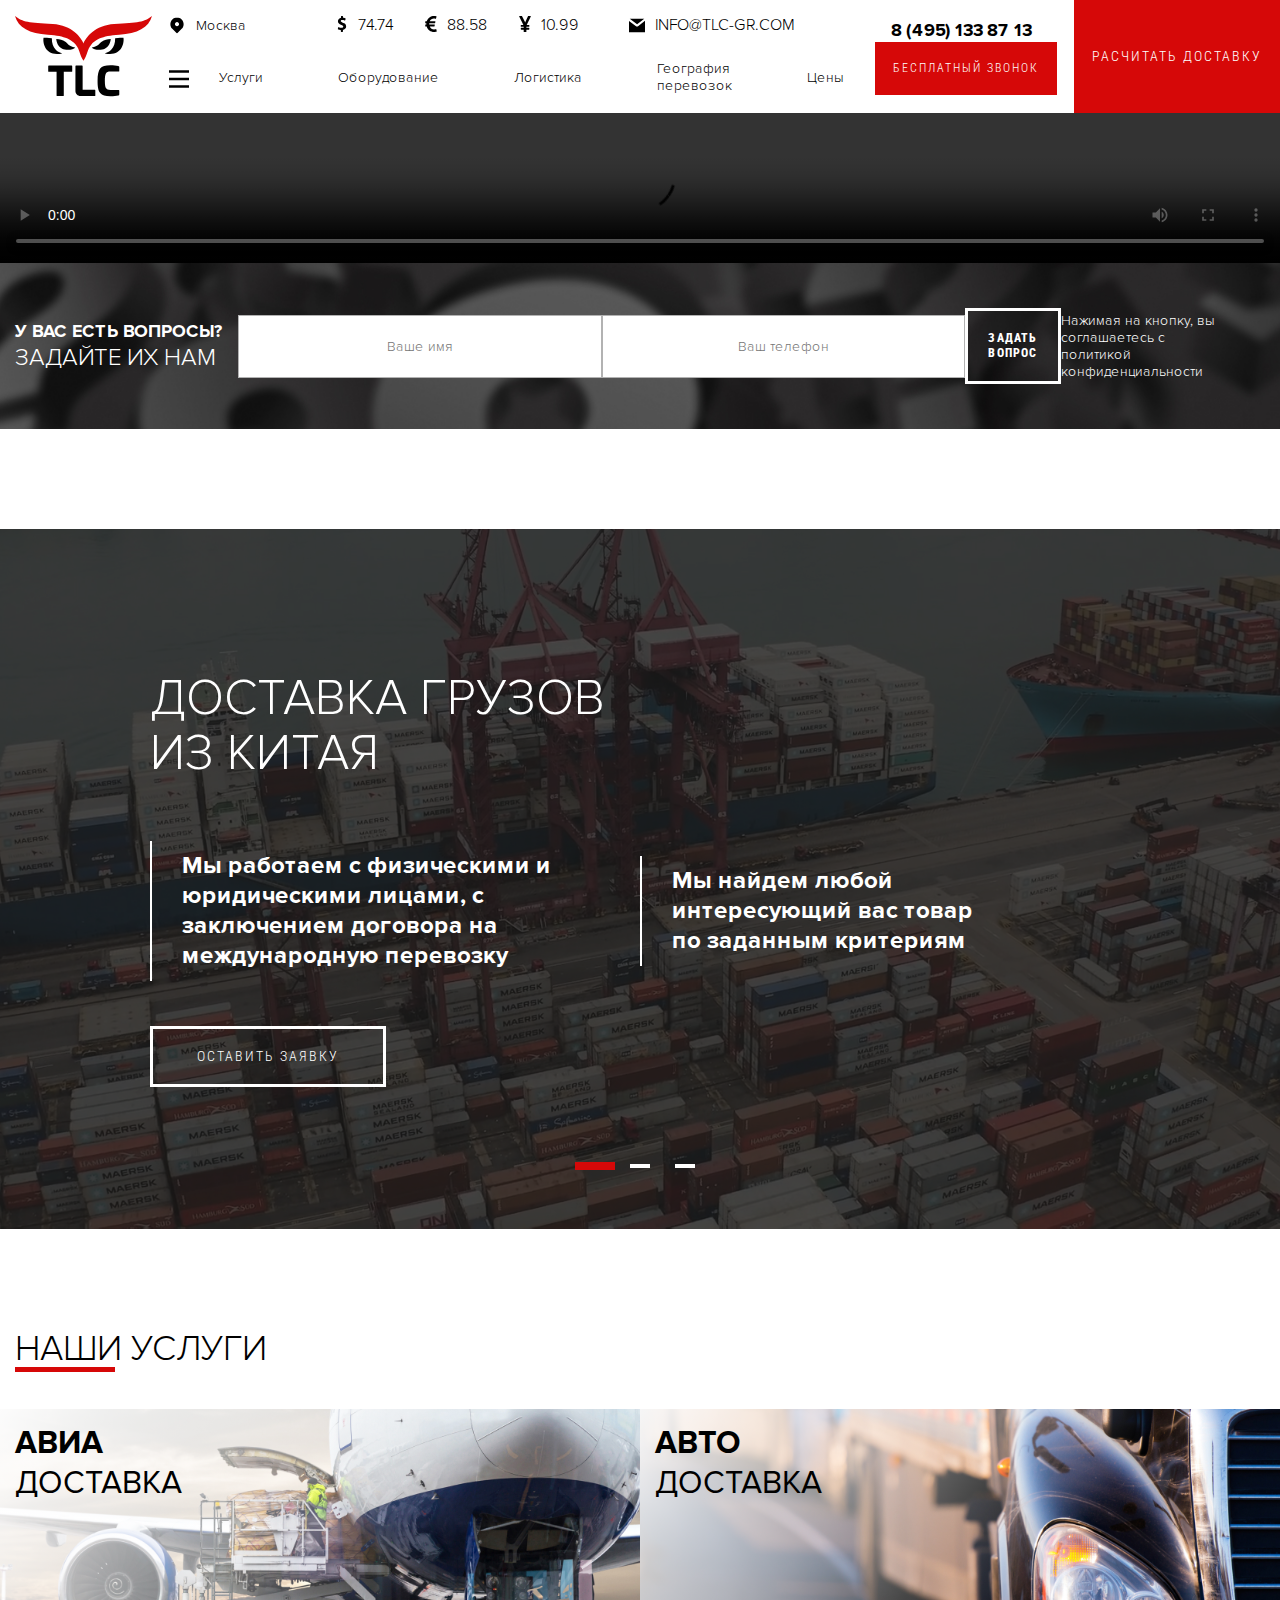
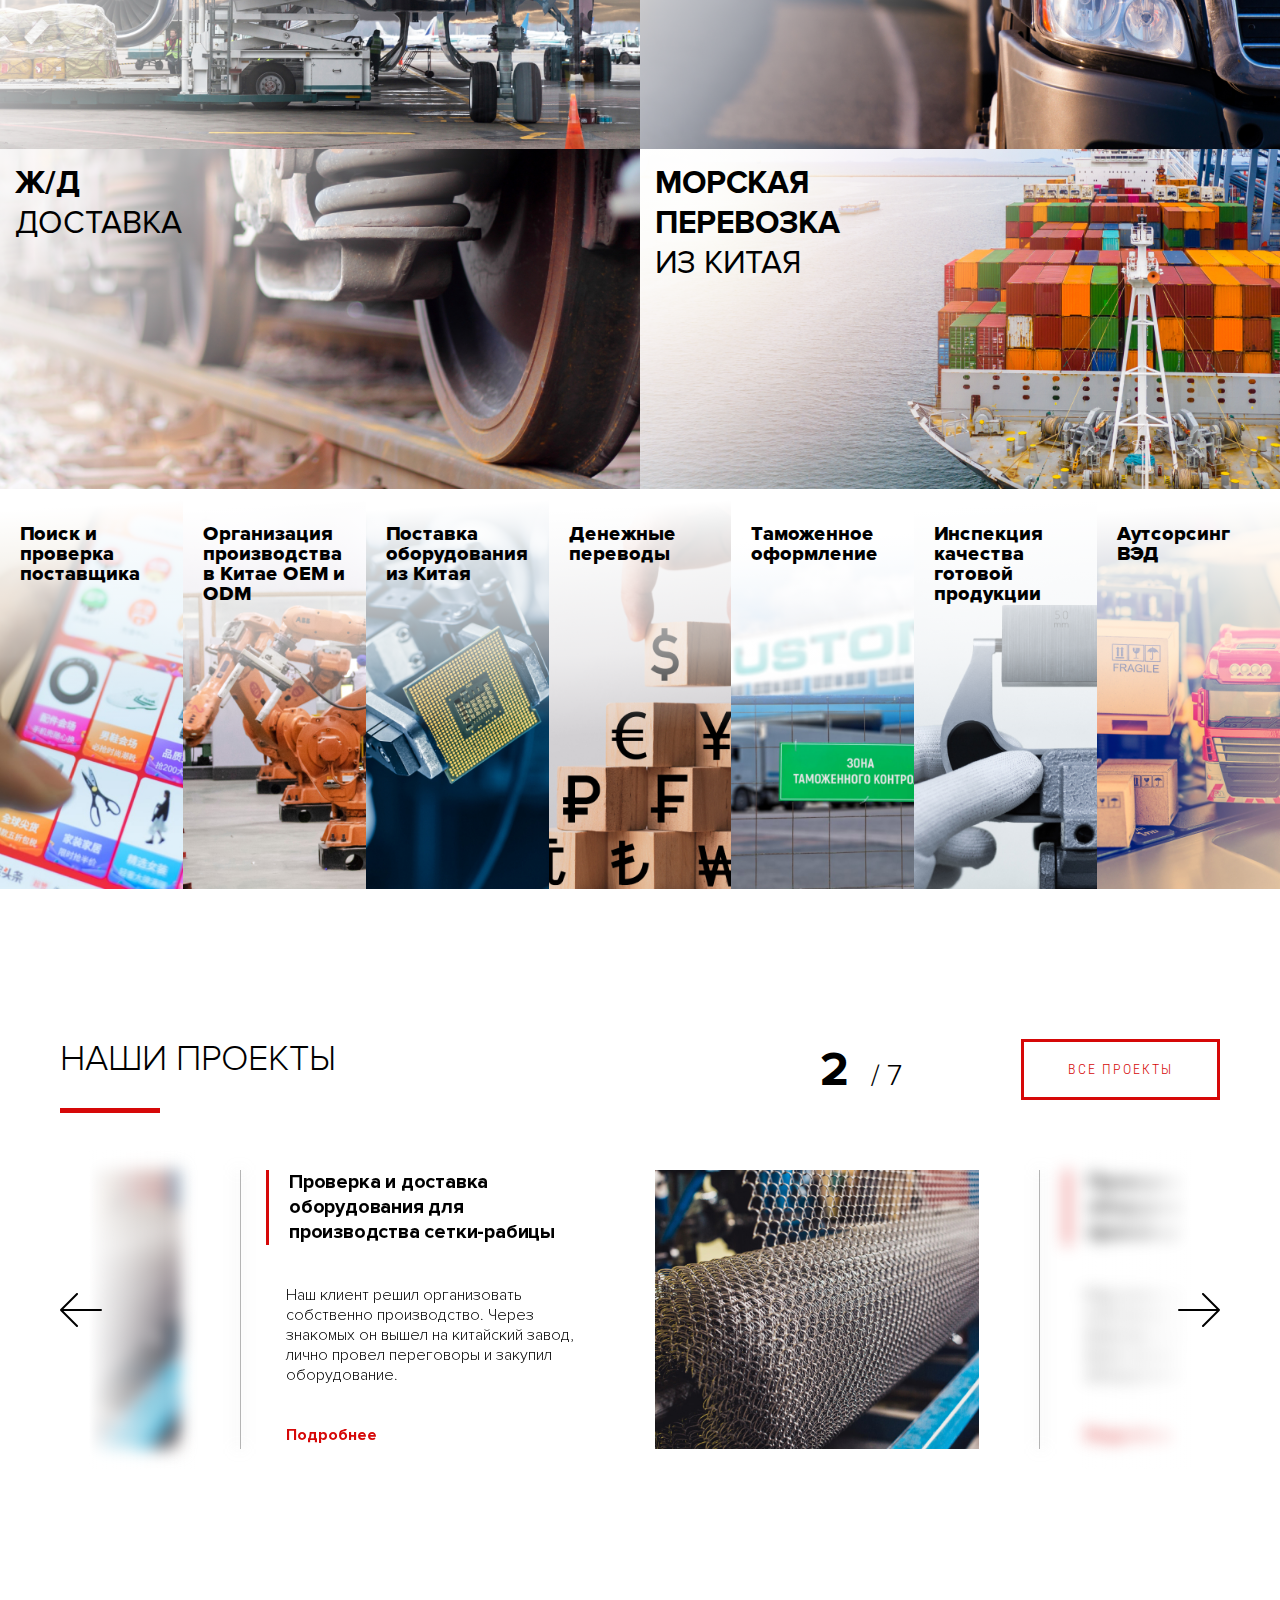
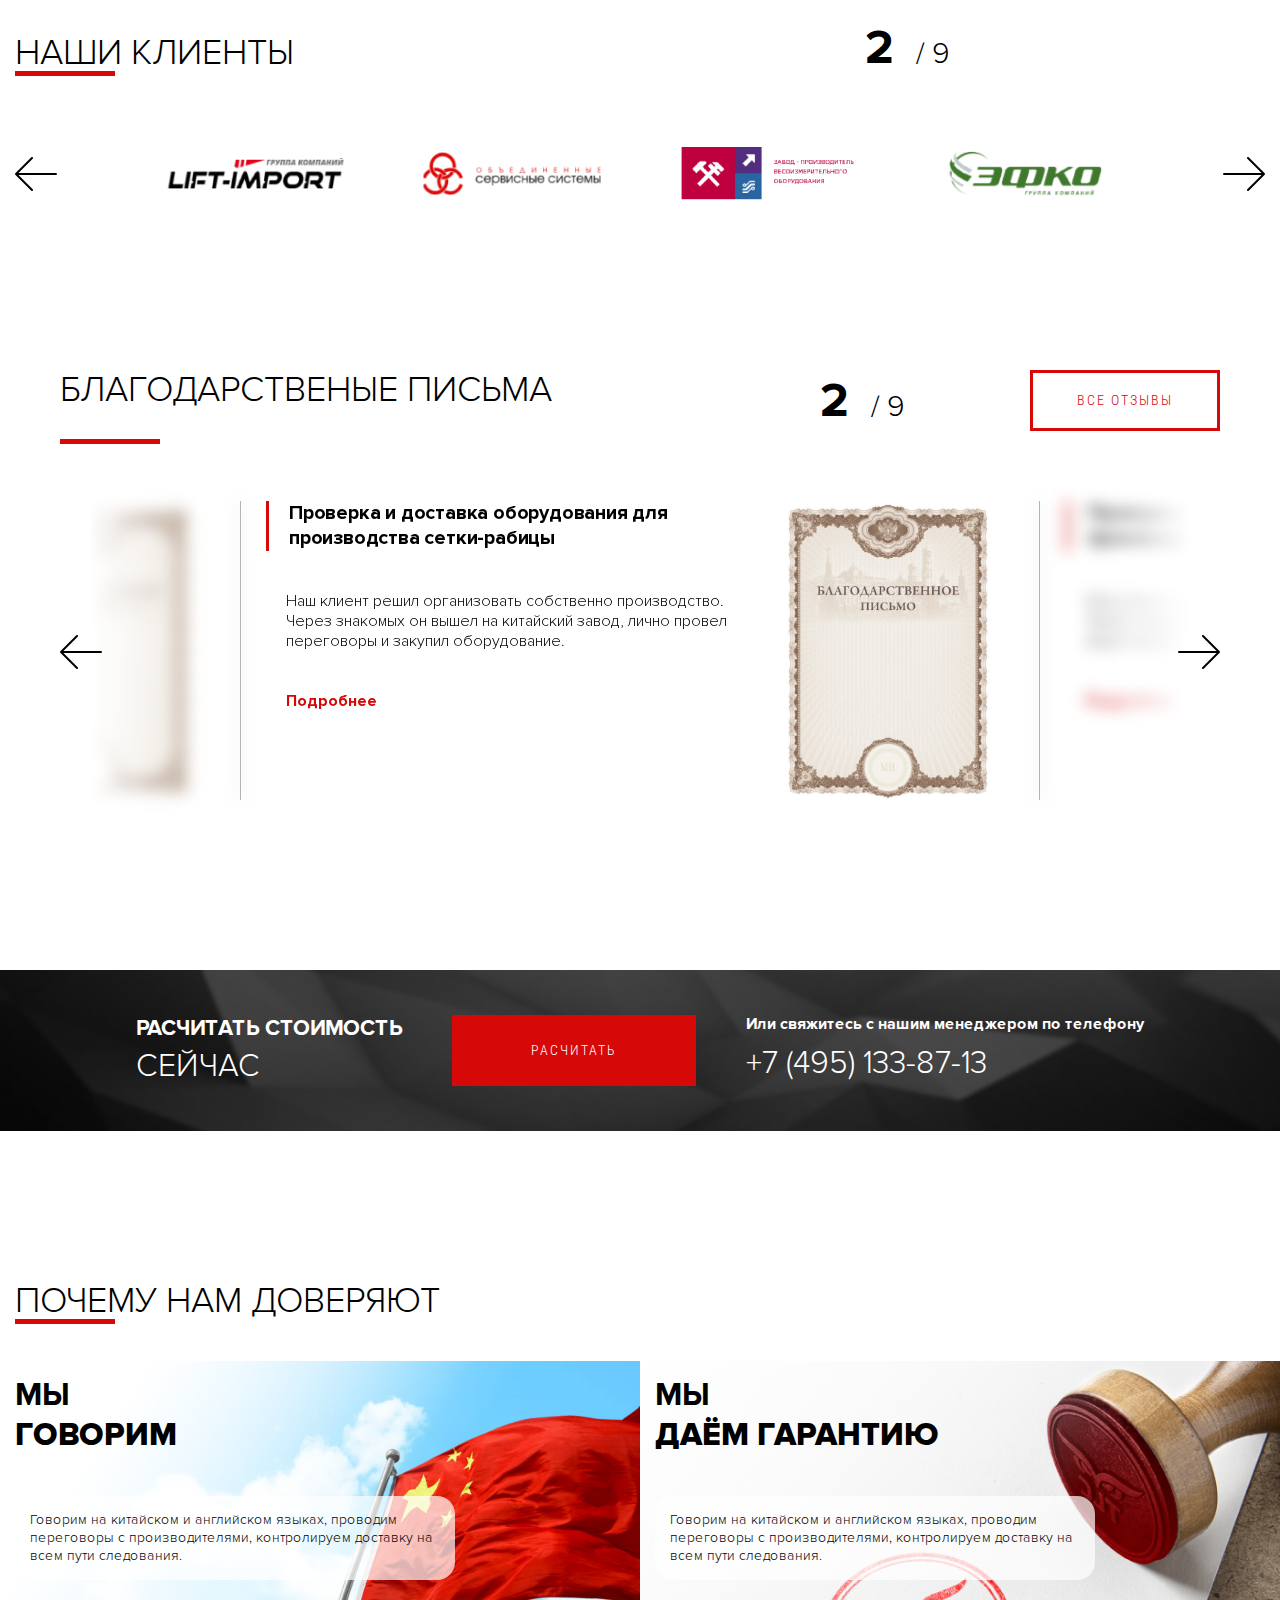
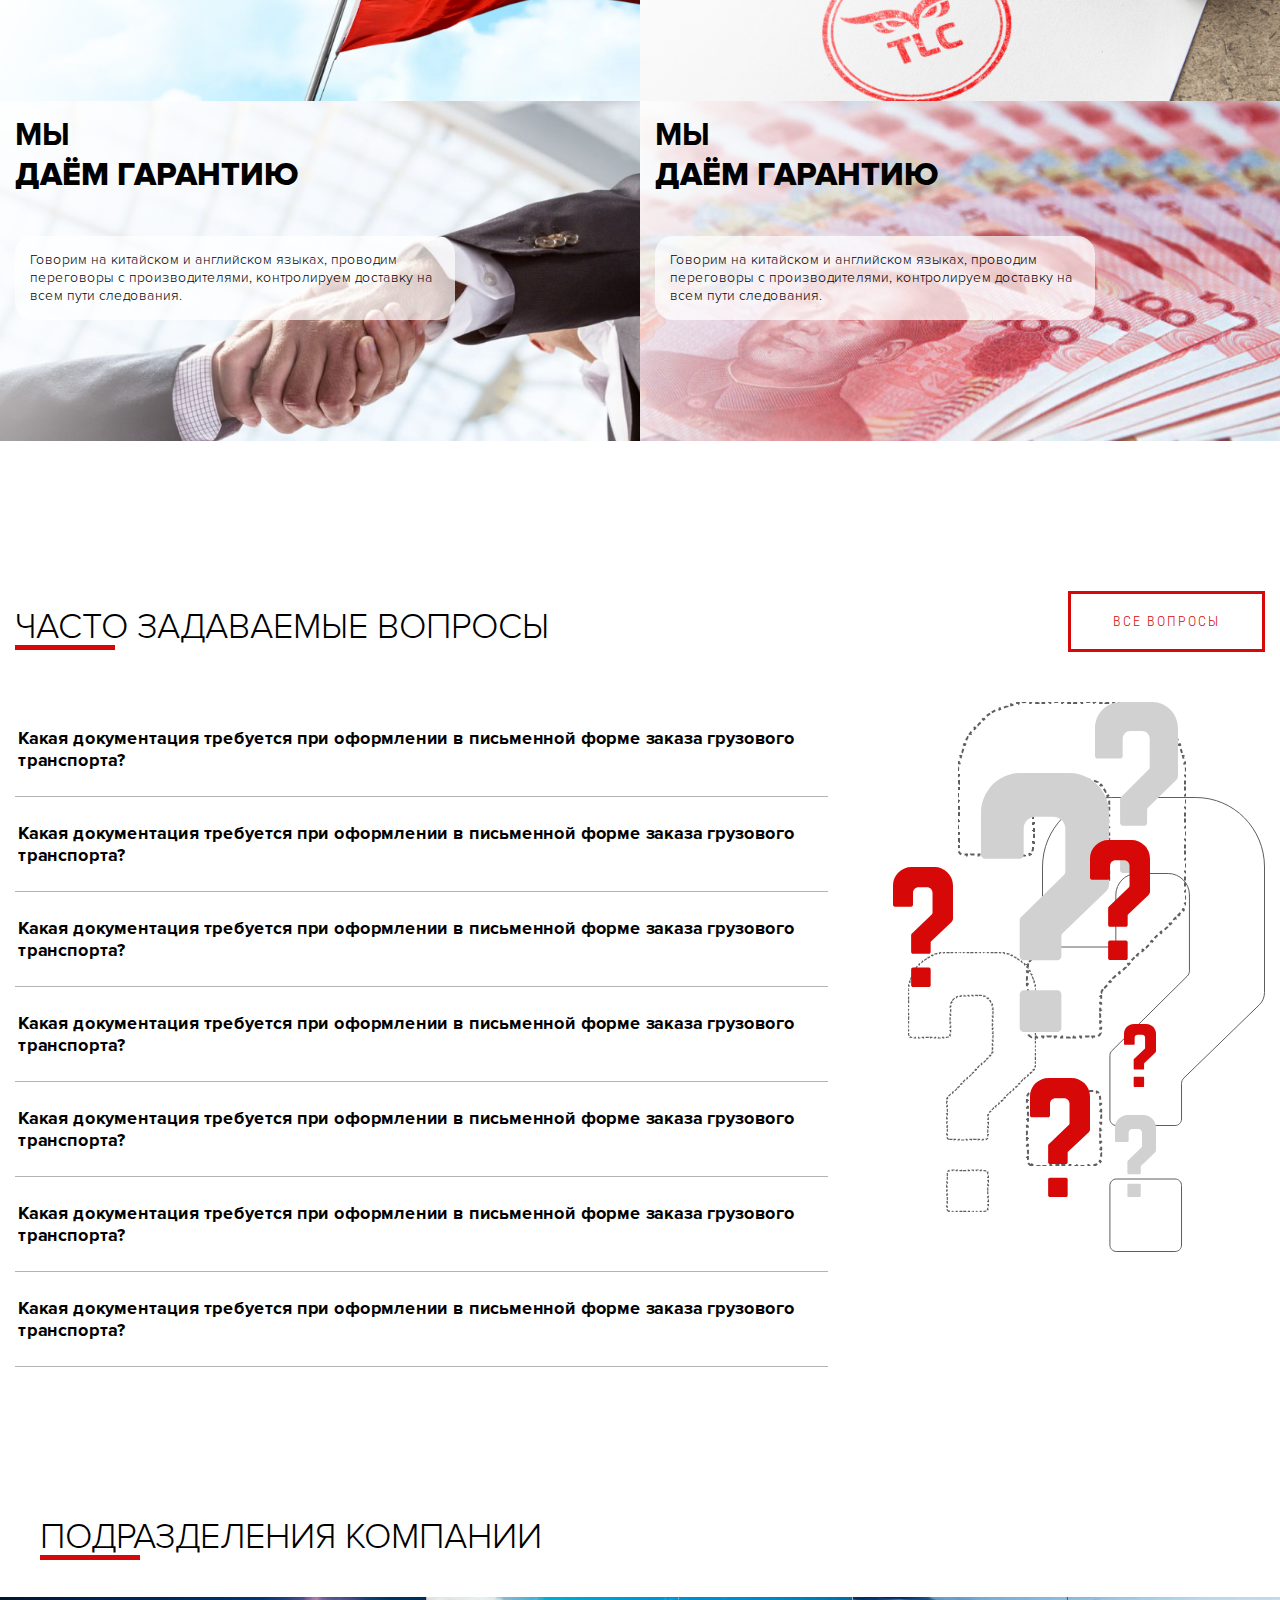
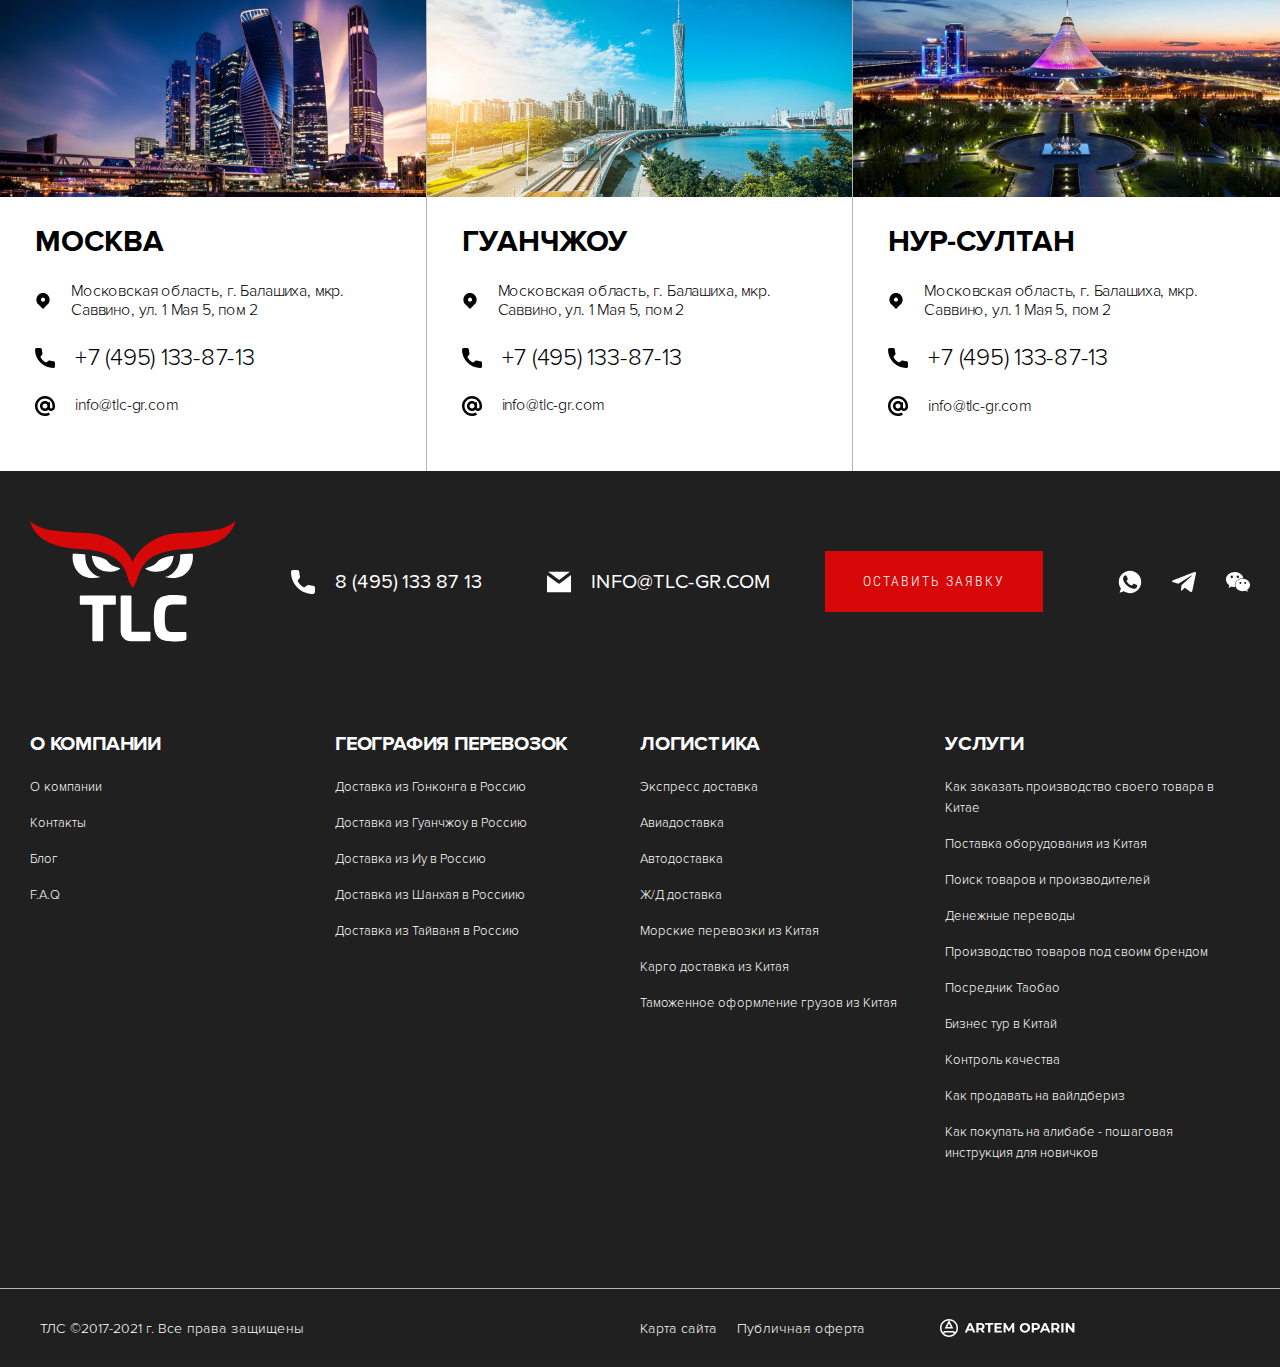
==== commit b2246101: "pravki" ====
--- a/index.html
+++ b/index.html
@@ -115,7 +115,12 @@
       </div>
     </div>
     <a href="#" class="btn header__btn js-delivery">
-      <img src="img/del.svg" alt="">
+      <svg width="50" height="50" viewBox="0 0 50 50" fill="none" xmlns="http://www.w3.org/2000/svg">
+        <path d="M41.5855 18.0682C41.8634 18.3778 42.2598 18.5547 42.6758 18.5547C43.0918 18.5547 43.4882 18.3778 43.766 18.0682C43.828 17.9991 45.3009 16.353 46.7947 14.2758C48.9516 11.2767 50 9.00283 50 7.32422C50 3.28564 46.7144 0 42.6758 0C38.6372 0 35.3516 3.28564 35.3516 7.32422C35.3516 9.00283 36.4 11.2767 38.5568 14.2758C40.0507 16.353 41.5235 17.9991 41.5855 18.0682ZM42.6758 2.92969C45.0989 2.92969 47.0703 4.90107 47.0703 7.32422C47.0703 8.88545 44.7652 12.2894 42.6758 14.8373C40.5863 12.2893 38.2812 8.88535 38.2812 7.32422C38.2812 4.90107 40.2526 2.92969 42.6758 2.92969Z" fill="white" />
+        <path d="M39.2578 24.6093H35.2539V17.2851C35.2539 16.4761 34.598 15.8203 33.7891 15.8203H16.2109C15.402 15.8203 14.7461 16.4761 14.7461 17.2851V24.6093H10.7422C6.43437 24.6093 2.92969 21.1046 2.92969 16.7968C2.92969 12.489 6.43437 8.98433 10.7422 8.98433H27.3229L25.9173 10.39C25.3452 10.9621 25.3452 11.8895 25.9173 12.4616C26.4894 13.0336 27.4168 13.0336 27.9889 12.4616L31.8951 8.55532C32.4672 7.98325 32.4672 7.05581 31.8951 6.48374L27.9889 2.57749C27.4168 2.00542 26.4894 2.00542 25.9173 2.57749C25.3452 3.14956 25.3452 4.077 25.9173 4.64907L27.3229 6.05464H10.7422C4.81895 6.05464 0 10.8736 0 16.7968C0 22.7201 4.81895 27.539 10.7422 27.539H14.7461V34.8632C14.7461 35.6722 15.402 36.3281 16.2109 36.3281H33.7891C34.598 36.3281 35.2539 35.6722 35.2539 34.8632V27.539H39.2578C43.5656 27.539 47.0703 31.0437 47.0703 35.3515C47.0703 39.6593 43.5656 43.164 39.2578 43.164H10.5375C9.89814 40.9124 7.8249 39.2578 5.37109 39.2578C2.40947 39.2578 0 41.6672 0 44.6289C0 47.5905 2.40947 50 5.37109 50C7.8249 50 9.89805 48.3454 10.5375 46.0937H39.2578C45.1811 46.0937 50 41.2748 50 35.3515C50 29.4283 45.1811 24.6093 39.2578 24.6093ZM23.5352 18.75H26.4648V21.1121L25.4632 20.7782C25.1625 20.678 24.8374 20.678 24.5367 20.7782L23.5352 21.1121V18.75ZM32.3242 33.3984H17.6758V18.75H20.6055V23.1445C20.6055 24.1443 21.5851 24.8503 22.5335 24.5341L25 23.7121L27.4665 24.5342C28.4149 24.8503 29.3945 24.1443 29.3945 23.1445V18.75H32.3242V33.3984ZM5.37109 47.0703C4.0249 47.0703 2.92969 45.9751 2.92969 44.6289C2.92969 43.2827 4.0249 42.1875 5.37109 42.1875C6.71729 42.1875 7.8125 43.2827 7.8125 44.6289C7.8125 45.9751 6.71729 47.0703 5.37109 47.0703Z" fill="white" />
+        <path d="M42.6758 8.78906C43.4848 8.78906 44.1406 8.13323 44.1406 7.32422C44.1406 6.51521 43.4848 5.85938 42.6758 5.85938C41.8668 5.85938 41.2109 6.51521 41.2109 7.32422C41.2109 8.13323 41.8668 8.78906 42.6758 8.78906Z" fill="white" />
+      </svg>
+
       <span>
         РАСЧИТАТЬ
         ДОСТАВКУ
@@ -124,7 +129,39 @@
   </header>
 
   <main>
-
+    <section class="video-block">
+      <div class="board-video">
+        <video controls autoplay>
+          <source src="img/video.MP4" type="video/mp4">
+        </video>
+      </div>
+
+    </section>
+
+    <section class="banner-faq" style="background-image: url('img/faq.jpg')">
+      <div class="banner-faq__content">
+        <div class="banner-faq__left">
+          <h2 class="banner-faq__title">
+            У ВАС ЕСТЬ ВОПРОСЫ?
+          </h2>
+          <h3 class="banner-faq__subtitle">
+            ЗАДАЙТЕ ИХ НАМ
+          </h3>
+        </div>
+        <div class="banner-faq__form">
+          <form action="post">
+            <input type="text" placeholder="Ваше имя" class="form-control form__input banner-faq__input">
+            <input type="tel" placeholder="Ваш телефон" class="form-control form__input banner-faq__input">
+            <button type="submit" class="btn btn-border-white banner-faq__btn" value="ЗАДАТЬ ВОПРОС">ЗАДАТЬ ВОПРОС</button>
+            <p class="banner-faq__agreement">
+              Нажимая на кнопку, вы соглашаетесь с политикой конфиденциальности
+            </p>
+          </form>
+        </div>
+
+      </div>
+
+    </section>
     <section class="banner">
       <div class="banner-slider">
         <div class="swiper-banner">
--- a/main.css
+++ b/main.css
@@ -1 +1 @@
-@font-face{font-family:Proxima Nova;src:url(fonts/ProximaNova-Regular.eot);src:local("../fonts/ProximaNova-Regular"),local("../fonts/ProximaNova-Regular"),url(fonts/ProximaNova-Regular.eot?#iefix) format("embedded-opentype"),url(fonts/ProximaNova-Regular.woff) format("woff"),url(fonts/ProximaNova-Regular.ttf) format("truetype");font-weight:400;font-style:normal;font-display:swap}@font-face{font-family:Proxima Nova;src:url(fonts/ProximaNova-Light.eot);src:local("../fonts/ProximaNova-Light"),local("../fonts/ProximaNova-Light"),url(fonts/ProximaNova-Light.eot?#iefix) format("embedded-opentype"),url(fonts/ProximaNova-Light.woff) format("woff"),url(fonts/ProximaNova-Light.ttf) format("truetype");font-weight:300;font-style:normal;font-display:swap}@font-face{font-family:Proxima Nova;src:url(fonts/ProximaNova-Bold.eot);src:local("../fonts/ProximaNova-Bold"),local("../fonts/ProximaNova-Bold"),url(fonts/ProximaNova-Bold.eot?#iefix) format("embedded-opentype"),url(fonts/ProximaNova-Bold.woff) format("woff"),url(fonts/ProximaNova-Bold.ttf) format("truetype");font-weight:700;font-style:normal;font-display:swap}@font-face{font-family:Proxima Nova;src:url(fonts/ProximaNova-ExtraBld.eot);src:local("../fonts/ProximaNova-ExtraBld"),local("../fonts/ProximaNova-ExtraBold"),url(fonts/ProximaNova-ExtraBld.eot?#iefix) format("embedded-opentype"),url(fonts/ProximaNova-ExtraBld.woff) format("woff"),url(fonts/ProximaNova-ExtraBld.ttf) format("truetype");font-weight:800;font-style:normal;font-display:swap}*,:after,:before{box-sizing:border-box}ol[class],ul[class]{padding:0}blockquote,body,dd,dl,figcaption,figure,h1,h2,h3,h4,h5,h6,li,ol[class],p,ul[class]{margin:0}body,html{min-height:100vh;scroll-behavior:smooth;text-rendering:optimizeSpeed;line-height:1.5;font-family:Proxima Nova,sans-serif;overflow-x:hidden;background-color:#fff;color:#000;font-size:14px}body.lock,html.lock{overflow:hidden}ol[class],ul[class]{list-style:none}a{color:#000;transition:all .2s}a,a:hover{text-decoration:none}a:hover{color:#d60808}a:not([class]){text-decoration-skip-ink:auto}.footer,.header,main,section{margin:0 auto}section{max-width:1920px;width:100%}img{max-width:100%;display:block}.sidebar-bg{width:100%;height:100%}.sidebar-bg,.sidebar-bg:before{z-index:999;position:fixed;top:0;left:0;right:0;bottom:0;animation:opacity .5s}.sidebar-bg:before{content:"";background:rgba(0,0,0,.5)}footer.blur,header.blur,main.blur{filter:blur(15px)}button,input,select,textarea{font:inherit;color:#000}button,button:active,button:focus,button:hover,input,input:active,input:focus,input:hover,textarea,textarea:active,textarea:focus,textarea:hover{cursor:pointer;border:none;outline:none}button,button:active,button:focus,button:hover{-webkit-appearance:none;-moz-appearance:none;appearance:none}textarea{resize:none}@media(prefers-reduced-motion:reduce){*{animation-duration:.01ms!important;animation-iteration-count:1!important;transition-duration:.01ms!important;scroll-behavior:auto!important}}a.added_to_cart.wc-forward{display:none}.wpcf7 .ajax-loader{display:none!important}.wl-button__remove{position:absolute;top:20px!important;right:26px!important;display:block;width:20px!important;height:20px!important;color:#6d6d6d;fill:#6d6d6d;background-color:transparent!important;border-radius:50%;z-index:100}@media(max-width:767px){.wl-button__remove{right:10px!important}}.wpcf7 form.aborted .wpcf7-response-output,.wpcf7 form.failed .wpcf7-response-output,.wpcf7 form.invalid .wpcf7-response-output,.wpcf7 form.sent .wpcf7-response-output,.wpcf7 form.spam .wpcf7-response-output,.wpcf7 form.unaccepted .wpcf7-response-output,div.wpcf7 .ajax-loader{display:none!important}input[type=number]{-moz-appearance:textfield}input[type=number]:focus,input[type=number]:hover{-moz-appearance:number-input}input[type=number]::-webkit-inner-spin-button,input[type=number]::-webkit-outer-spin-button{-webkit-appearance:none;margin:0}.animationShow{animation:showTabs .6s}.animationHide{animation:hideTabs .6s}@keyframes showTabs{0%{opacity:0}to{opacity:1}}@keyframes hideTabs{0%{opacity:1}to{opacity:0}}@keyframes bot-to-top{0%{opacity:0;transform:translateY(700px)}to{opacity:1;transform:translateY(0)}}@keyframes top-to-bot{0%{opacity:0;transform:translateY(-700px)}to{opacity:1;transform:translateY(0)}}.animation-r-to-l{animation-name:opacity;animation-duration:.3s}@keyframes r-to-l{0%{opacity:0;transform:translateX(360px)}to{opacity:1;transform:translateX(0)}}@keyframes l-to-r{0%{opacity:0;transform:translateX(-360px)}to{opacity:1;transform:translateX(0)}}@keyframes l-to-r-fix{0%{opacity:0;transform:translateX(0)}to{opacity:1;transform:translateX(1000px)}}@keyframes opacity{0%{opacity:0}to{opacity:1}}@keyframes rotate360{0%{transform:rotate(0)}to{transform:rotate(1turn)}}@keyframes shake-hard{2%{transform:translate(10px,-5px) rotate(-.5deg)}4%{transform:translate(4px,1px) rotate(.5deg)}6%{transform:translate(10px,9px) rotate(2.5deg)}8%{transform:translate(7px,7px) rotate(3.5deg)}10%{transform:translate(10px) rotate(.5deg)}12%{transform:translate(-3px,-4px) rotate(.5deg)}14%{transform:translate(-4px,-2px) rotate(-.5deg)}16%{transform:translate(8px,7px) rotate(3.5deg)}18%{transform:translate(-8px,-3px) rotate(.5deg)}20%{transform:translate(2px,-7px) rotate(-2.5deg)}22%{transform:translate(6px,1px) rotate(-1.5deg)}24%{transform:translate(1px,1px) rotate(-2.5deg)}26%{transform:translate(-1px,10px) rotate(2.5deg)}28%{transform:translate(10px,-1px) rotate(3.5deg)}30%{transform:translate(-8px,-2px) rotate(2.5deg)}32%{transform:translate(7px) rotate(3.5deg)}34%{transform:translate(-1px,-3px) rotate(-1.5deg)}36%{transform:translate(-5px,8px) rotate(1.5deg)}38%{transform:translate(8px,5px) rotate(3.5deg)}40%{transform:translate(10px,2px) rotate(-1.5deg)}42%{transform:translateY(-1px) rotate(-2.5deg)}44%{transform:translate(-3px,-6px) rotate(.5deg)}46%{transform:translateY(-6px) rotate(-2.5deg)}48%{transform:translate(6px,6px) rotate(-2.5deg)}50%{transform:translate(-3px,9px) rotate(-.5deg)}52%{transform:translate(7px,-3px) rotate(1.5deg)}54%{transform:translate(7px) rotate(1.5deg)}56%{transform:translate(3px,-7px) rotate(.5deg)}58%{transform:translate(2px,-3px) rotate(-2.5deg)}60%{transform:translate(5px,2px) rotate(-2.5deg)}62%{transform:translate(-2px,10px) rotate(-.5deg)}64%{transform:translate(8px,-2px) rotate(3.5deg)}66%{transform:translate(8px,-3px) rotate(1.5deg)}68%{transform:translate(4px,5px) rotate(2.5deg)}70%{transform:translateY(-7px) rotate(2.5deg)}72%{transform:translate(5px,-7px) rotate(1.5deg)}74%{transform:translate(-4px,-2px) rotate(-2.5deg)}76%{transform:translate(-8px,-2px) rotate(1.5deg)}78%{transform:translate(2px,-5px) rotate(.5deg)}80%{transform:translate(-2px,-3px) rotate(.5deg)}82%{transform:translate(-4px,-1px) rotate(-.5deg)}84%{transform:translate(-4px,8px) rotate(.5deg)}86%{transform:translate(3px,5px) rotate(-.5deg)}88%{transform:translate(6px,-4px) rotate(3.5deg)}90%{transform:translate(-8px,3px) rotate(-.5deg)}92%{transform:translate(-5px,3px) rotate(-2.5deg)}94%{transform:translate(10px,2px) rotate(1.5deg)}96%{transform:translate(-8px,6px) rotate(-2.5deg)}98%{transform:translate(10px,9px) rotate(1.5deg)}0%,to{transform:translate(0) rotate(0)}}.title{font-weight:300;font-size:40px;line-height:49px;position:relative;margin-bottom:55px}.title:before{content:"";position:absolute;left:0;bottom:-3px;width:100px;height:5px;background-color:#d60808}.title-pl{margin-left:55px}.title-center{text-align:center;display:flex;align-items:center;justify-content:center;padding-bottom:0}@media(max-width:1599px){.title-pl{margin-left:40px}}@media screen and (max-width:1399px){.title{font-size:36px;line-height:40px;margin-bottom:40px}}@media(max-width:1199px){.title-pl{margin-left:30px}}@media screen and (max-width:991px){.title{font-size:30px;line-height:40px}}@media screen and (max-width:767px){.title{font-size:26px;line-height:30px;margin-bottom:25px}.title-pl{margin-left:15px}}@media screen and (max-width:575px){.title{font-size:20px;line-height:24px}}.subtitle{font-weight:700;font-size:24px;line-height:29px;padding-bottom:20px}@media screen and (max-width:1199px){.subtitle{font-size:22px;line-height:27px;padding-bottom:30px}}@media screen and (max-width:991px){.subtitle{font-size:20px;line-height:24px}}@media screen and (max-width:767px){.subtitle{font-size:18px;line-height:22px}}@media screen and (max-width:575px){.subtitle{font-size:16px;line-height:20px;text-align:center}}.tab{display:none;transform:scale(0);visibility:hidden;opacity:0;transition:all .3s;width:100%;margin-right:0;margin-left:0}.tab.active{animation:showTabs .5s;display:flex;flex-wrap:wrap;visibility:visible;opacity:1;transform:scale(1)}.tab-nav{display:flex;padding-bottom:15px;margin-bottom:15px}.tab-nav__link{font-weight:400;font-size:20px;line-height:30px;margin-right:50px;display:block;position:relative;opacity:.5}.tab-nav__link:last-of-type{margin-right:0}.tab-nav__link.active{font-weight:700;opacity:1}.tab-nav__link.active:before{transform:scale(1)}.tab-subnav{display:flex;margin-bottom:50px;position:relative}.tab-subnav__link{font-size:14px;line-height:24px;padding:6px 17px;background:#fbfbfb;text-transform:uppercase;margin-right:20px}.tab-subnav__link:hover{background:rgba(255,82,25,.7);color:#fff}.tab-subnav__link.active{background:#ff5219;color:#fff}@media screen and (max-width:1199px){.tab-nav__link{font-size:18px;line-height:28px;margin-right:35px}.tab-subnav__link{font-size:13px;line-height:20px;padding:5px 12px;margin-right:18px}}@media screen and (max-width:991px){.tab-nav{padding-bottom:10px;margin-bottom:10px}.tab-nav__link{font-size:18px;line-height:28px;margin-right:30px}.tab-subnav__link{font-size:11px;line-height:17px;padding:3px 8px;margin-right:15px}}@media screen and (max-width:767px){.tab-nav__link{font-size:14px;line-height:20px;margin-right:18px}.tab-subnav{margin-bottom:20px}.tab-subnav__link{font-size:10px;line-height:15px;padding:3px 5px;margin-right:10px}}@media screen and (max-width:575px){.tab-nav{flex-wrap:wrap;display:flex}.tab-nav__link{font-size:14px;line-height:20px;margin-right:15px;margin-bottom:15px}.tab-nav__link:last-child,.tab-nav__link:last-of-type{margin-right:0}.tab-subnav{flex-wrap:wrap;display:flex}.tab-subnav__link{font-size:9px;line-height:15px;padding:3px 5px;margin-right:9px;margin-bottom:10px}.tab-subnav__link:last-child,.tab-subnav__link:last-of-type{margin-right:0}}.board-video{display:flex;align-items:center;max-height:760px}.board-video__board{justify-content:space-between;max-height:760px}.board-video__content{width:100%;max-height:760px}.board-video__content>iframe{width:100%;height:100%;min-height:350px;border:none}.video{position:relative;width:100%;height:0;padding-bottom:40.25%;max-height:760px;background-color:#000}.video__link,.video__media{position:absolute;top:0;left:0;width:100%;height:100%}.video__media{border:none}.video__button{position:absolute;top:50%;left:50%;z-index:1;display:none;padding:0;width:68px;height:48px;border:none;background-color:transparent;transform:translate(-50%,-50%);cursor:pointer}.video__button:focus{outline:none}.video__button-shape{fill:#212121;fill-opacity:.8}.video__button-icon{fill:#fff}.video:hover .video__button-shape,.video__button:focus .video__button-shape{fill:red;fill-opacity:1}.video--enabled{cursor:pointer}.video--enabled .video__button{display:block}@media screen and (max-width:1440px){.board-video__content>iframe{min-height:calc(29.04903px + 22.28826vw)}}@media screen and (max-width:767px){.board-video__content>iframe{min-height:300px}}.swiper-banner,.swiper-client,.swiper-container,.swiper-letter,.swiper-news,.swiper-process,.swiper-project,.swiper-tags,.swiper-tags-2{margin-left:auto;margin-right:auto;position:relative;overflow:hidden;list-style:none;padding:0;z-index:1;width:100%;height:100%}.swiper-client{width:77%}.swiper-tags,.swiper-tags-2{width:95%}.swiper-letter,.swiper-process,.swiper-project{position:relative}.swiper-letter:after,.swiper-letter:before,.swiper-process:after,.swiper-process:before,.swiper-project:after,.swiper-project:before{content:"";position:absolute;top:0;width:400px;height:100%;background:linear-gradient(90deg,#fff 44.47%,hsla(0,0%,100%,0));z-index:10}.swiper-letter:before,.swiper-process:before,.swiper-project:before{left:0}.swiper-letter:after,.swiper-process:after,.swiper-project:after{right:0;transform:rotate(180deg)}@media(max-width:1599px){.swiper-letter:after,.swiper-letter:before,.swiper-process:after,.swiper-process:before,.swiper-project:after,.swiper-project:before{width:300px}}@media(max-width:1399px){.swiper-letter:after,.swiper-letter:before,.swiper-process:after,.swiper-process:before,.swiper-project:after,.swiper-project:before{width:200px}}@media(max-width:1199px){.swiper-letter:after,.swiper-letter:before,.swiper-process:after,.swiper-process:before,.swiper-project:after,.swiper-project:before{width:100px}}@media(max-width:991px){.swiper-letter:after,.swiper-letter:before,.swiper-process:after,.swiper-process:before,.swiper-project:after,.swiper-project:before{content:"";display:none}.swiper-process{width:80%}}@media(max-width:479px){.swiper-process{width:70%}}.swiper-banner .swiper-slide-active .banner__title{animation:top-to-bot .4s ease-in-out}.swiper-banner .swiper-slide-active .banner__content{animation:l-to-r .4s ease-in-out}.swiper-banner .swiper-slide-active .banner__btn{animation:bot-to-top .4s ease-in-out}@media(max-width:1199px){.swiper-tags,.swiper-tags-2{width:90%}}@media(max-width:767px){.swiper-tags,.swiper-tags-2{width:85%}}.gallery-top{height:520px;width:100%;padding:0}.gallery-top .swiper-slide{background-size:cover;background-position:50%;background-repeat:no-repeat;border-radius:18px}@media screen and (max-width:575px){.gallery-top{width:calc(100% + 30px);margin-left:-15px;margin-right:-15px}}.gallery-thumbs .swiper-slide{margin-top:15px;width:100%;height:100px;opacity:.4;background-size:cover;background-position:50%;background-repeat:no-repeat;border-radius:18px;cursor:pointer}.gallery-thumbs{width:90%;height:auto;margin:auto;box-sizing:border-box;padding:10px 0}.gallery-thumbs .swiper-slide-thumb-active{opacity:1}.swiper-tags:after{content:"";display:block;width:45px;height:100%;position:absolute;top:0;right:-40px;z-index:1000;background:#fff;background:-moz-linear-gradient(90deg,hsla(0,0%,100%,0) 0,#fff 61%);background:-webkit-linear-gradient(90deg,hsla(0,0%,100%,0),#fff 61%);background:linear-gradient(90deg,hsla(0,0%,100%,0),#fff 61%);filter:progid:DXImageTransform.Microsoft.gradient(startColorstr="#ffffff",endColorstr="#ffffff",GradientType=1)}.swiper-container-tags,.swiper-container-tags-2,.swiper-container-tags-3{padding:0 15px;width:95%}.swiper-container-tags-2:after,.swiper-container-tags-3:after,.swiper-container-tags:after{content:"";display:block;width:45px;height:100%;position:absolute;top:0;right:0;z-index:1000;background:#fff;background:-moz-linear-gradient(90deg,hsla(0,0%,100%,0) 0,#fff 61%);background:-webkit-linear-gradient(90deg,hsla(0,0%,100%,0),#fff 61%);background:linear-gradient(90deg,hsla(0,0%,100%,0),#fff 61%);filter:progid:DXImageTransform.Microsoft.gradient(startColorstr="#ffffff",endColorstr="#ffffff",GradientType=1)}@media screen and (max-width:991px){.swiper-container-tags,.swiper-container-tags-2,.swiper-container-tags-3{padding:0 15px;width:90%}}.swiper-slide__wauto{text-align:center;width:auto!important}.swiper-button-prev,.swiper-container-rtl .swiper-button-next{left:34px}.swiper-container-vertical>.swiper-wrapper{flex-direction:column}.swiper-container-multirow-column>.swiper-wrapper{flex-wrap:wrap;flex-direction:row}.swiper-button-disabled{opacity:.3!important;cursor:not-allowed!important}.swiper-pagination-bullets{position:relative!important;display:flex;align-items:center;z-index:25}.swiper-pagination-bullet{width:20px;height:4px;background:#fff;display:inline-block;border-radius:0;z-index:25;transition:all .3s;margin-right:25px!important;opacity:1}.swiper-pagination-bullet:last-child,.swiper-pagination-bullet:last-of-type{margin-right:0!important}.swiper-pagination-bullet.swiper-pagination-bullet-active{transition:all .3s;background:#d60808;transform:scale(2);opacity:1}.swiper-pagination-fraction{font-weight:300;font-size:30px;line-height:37px}.swiper-pagination-fraction .swiper-pagination-current{font-weight:700;font-size:48px;line-height:58px;margin-right:15px}@media(max-width:575px){.swiper-pagination-fraction{font-weight:300;font-size:20px;line-height:30px}.swiper-pagination-fraction .swiper-pagination-current{font-weight:700;font-size:34px;line-height:38px;margin-right:15px}}.btn{display:inline-flex;justify-content:center;align-items:center;text-align:center;letter-spacing:2px;text-transform:uppercase;color:#fff;font-weight:800;font-size:12px;line-height:15px;transition:all .2s;cursor:pointer;background:#d60808}.btn.active,.btn:hover{background:red;color:#fff;box-shadow:0 6px 20px rgba(255,92,92,.7)}.btn-border-white{background:transparent;border:3px solid #fff}.btn-border-white.active,.btn-border-white:hover{border:3px solid red}.btn-border-red{background:transparent;border:3px solid #d60808;color:#d60808}.btn-border-red.active,.btn-border-red:hover{border:3px solid red}.form__select{border:none;border-bottom:1px solid #b4b4b4;padding:10px 0;font-size:16px;line-height:24px;cursor:pointer}.form__select::placeholder{font-size:16px;line-height:24px}.form__select:hover{border-bottom:1px solid #7ccc84}.form__select:active,.form__select:focus{border-bottom:1px solid #429f36}.form__input{display:flex;justify-content:center;align-items:center;padding:13px;border:1px solid rgba(0,0,0,.3);text-align:center;transition:all .3s;width:100%;background:#fff}.form__input::placeholder{font-weight:300;font-size:14px;line-height:24px;text-align:center}.form__input:hover{border:1px solid rgba(0,0,0,.6)}.form__input:active,.form__input:focus{border:1px solid #000}.form__sign{padding-bottom:250px}.form-tab{display:flex;justify-content:space-around;margin-bottom:20px}.form-tab__link{font-size:14px;line-height:24px;opacity:.4}.form-tab__link.active{opacity:1}.form__link{display:flex;justify-content:center;margin-top:30px;font-weight:500;font-size:14px;line-height:18px;margin-bottom:28px}.form__wrapper{box-shadow:0 12px 40px rgba(0,0,0,.25);border-radius:8px}.form__wrapper-short{margin:0 auto;max-width:360px;padding:50px 40px}.form__wrapper-short form input,.form__wrapper-short form textarea{margin-bottom:20px}.form__wrapper-short form label{font-size:10px;line-height:13px;text-align:center;display:flex;margin:-10px 0 20px;padding:0 20px}.form__title{font-weight:600;font-size:18px;line-height:22px}.form__subtitle,.form__title{text-align:center;margin-bottom:20px}.form__subtitle{font-size:12px;line-height:15px;font-weight:400}.form__textarea-short{height:65px}.form__textarea-long{height:140px}.form__upload{display:flex;justify-content:center;align-items:center;text-align:center;font-weight:300;font-size:14px;line-height:18px;color:#473512;opacity:.75;padding:16px!important;border:1px dashed #473512;box-sizing:border-box;border-radius:6px;cursor:pointer;transition:all .3s;margin-bottom:20px}.form__upload:hover{opacity:1}.form-feedback{display:flex;justify-content:space-between;align-items:center;margin-bottom:20px;font-weight:300;font-size:14px;line-height:18px}.form__agreement{font-size:10px;line-height:13px;padding:0 15px 20px}.form__agreement,.form__btn{display:flex;text-align:center}.form__btn{width:100%;justify-content:center;align-items:center;padding:13px}@media screen and (max-width:1199px){.form__input{padding:8px}.form__sign{padding-bottom:150px}}@media screen and (max-width:991px){.form__sign{padding-bottom:100px}.form__wrapper-short{margin:30px auto;max-width:360px;padding:50px}.form__wrapper-short form input,.form__wrapper-short form textarea{margin-bottom:15px}}@media screen and (max-width:767px){.form__sign{padding-bottom:50px}.form__wrapper{box-shadow:none}.form__wrapper-short{margin:25px auto;max-width:360px;padding:0}.form__wrapper-short form input,.form__wrapper-short form textarea{margin-bottom:15px}}.argument{padding-left:55px;display:flex;flex-wrap:wrap;margin-bottom:70px}.argument .title{width:100%}.argument-item{width:33.333%;padding-right:100px;margin-bottom:50px}.argument-item__title{font-weight:600;font-size:22px;line-height:27px;letter-spacing:-.01em;margin-bottom:30px}.argument-item__text{font-weight:300;font-size:16px;line-height:20px}@media(max-width:1399px){.argument{padding-left:15px}.argument-item{padding-right:50px;margin-bottom:40px}.argument-item__title{font-size:20px;line-height:25px;margin-bottom:25px}.argument-item__text{font-size:14px;line-height:17px}}@media(max-width:991px){.argument-item{padding-right:30px;margin-bottom:30px}.argument-item__title{font-size:18px;line-height:20px;margin-bottom:25px}.argument-item__text{font-size:14px;line-height:17px}}@media(max-width:767px){.argument-item{width:50%;padding-right:30px;margin-bottom:30px}.argument-item__title{font-size:16px;line-height:18px;margin-bottom:25px}.argument-item__text{font-size:14px;line-height:17px}}@media(max-width:575px){.argument-item{width:100%;padding-right:15px;margin-bottom:30px}.argument-item__title{font-size:16px;line-height:18px;margin-bottom:15px}.argument-item__text{font-size:14px;line-height:17px}}.banner{margin-bottom:100px}.banner-post{margin-top:-83px;z-index:1;position:relative}.banner-pagination{position:absolute;bottom:65px;display:flex;justify-content:center;align-items:center}.banner-slide,.banner-slider{position:relative;height:840px}.banner-slide{display:flex;flex-direction:column;justify-content:center;align-items:flex-start;width:100%;background-repeat:no-repeat;background-position:50%;background-size:cover;padding:150px 235px;color:#fff;z-index:1}.banner-slide:before{content:"";position:absolute;top:0;left:0;width:100%;height:100%;z-index:-1;background:rgba(0,0,0,.7)}.banner-slide a{color:#fff}.banner-nobef .banner-slide:before{content:"";display:none}.banner__title{font-weight:300;font-size:60px;line-height:73px;margin-bottom:100px}.banner__content{display:flex;flex-wrap:wrap;align-items:center;margin-bottom:60px}.banner__item{width:50%;font-weight:700;font-size:28px;line-height:34px}.banner__item,.banner__item-auto{padding:10px 60px 10px 30px;border-left:2px solid #fff}.banner__item-auto{width:auto;display:flex;flex-direction:column;color:#fff}.banner__item-auto p{font-weight:700;font-size:28px;line-height:34px}.banner__item-auto span{font-weight:300;font-size:60px;line-height:73px}.banner__btn{padding:20px 44px}@media(max-width:1799px){.banner-slider{height:800px}.banner-slide{height:800px;padding:135px 200px}.banner__title{font-size:55px;line-height:63px;margin-bottom:75px}.banner__content{margin-bottom:50px}.banner__item{font-size:26px;line-height:32px}}@media(max-width:1599px){.banner-slider{height:750px}.banner-slide{height:750px;padding:105px 175px}.banner__title{font-size:50px;line-height:55px;margin-bottom:60px}.banner__content{margin-bottom:45px}.banner__item{font-size:24px;line-height:30px}.banner__item-auto p{font-size:24px;line-height:28px}.banner__item-auto span{font-size:46px;line-height:54px}}@media(max-width:1399px){.banner-slider{height:700px}.banner-slide{height:700px;padding:100px 150px}.banner__title{font-size:50px;line-height:55px;margin-bottom:60px}.banner__content{margin-bottom:45px}.banner__item{font-size:24px;line-height:30px}.banner__item-auto p{font-size:20px;line-height:24px}.banner__item-auto span{font-size:30px;line-height:40px}}@media(max-width:1199px){.banner-slider{height:650px}.banner-slide{height:650px;padding:75px 30px}.banner__title{font-size:40px;line-height:42px;margin-bottom:50px}.banner__content{margin-bottom:40px}.banner__item{font-size:22px;line-height:26px}.banner__item-auto p{font-size:18px;line-height:24px}.banner__item-auto span{font-size:26px;line-height:40px}}@media(max-width:991px){.banner-slider{height:600px}.banner-slide{height:600px;padding:75px 15px}.banner__title{font-size:30px;line-height:30px;margin-bottom:40px}.banner__content{margin-bottom:30px}.banner__item{font-size:18px;line-height:20px}}@media(max-width:767px){.banner{margin-bottom:75px}.banner__title{font-size:30px;line-height:30px;margin-bottom:40px}.banner__content{margin-bottom:30px}.banner__item{line-height:17px;padding:10px 15px}.banner__btn,.banner__item{font-size:14px}}@media(max-width:575px){.banner{margin-bottom:50px}.banner__content{flex-wrap:wrap}.banner__title{font-size:20px;margin-bottom:30px}.banner__item{width:100%}.banner-pagination{bottom:20px}}.blog{margin-bottom:200px;padding-left:55px;display:flex;flex-wrap:wrap}.blog .title{width:100%}.blog-item{margin-bottom:50px;display:block;width:calc(25% - 55px);margin-right:55px;border-bottom:1px solid #efefef;transition:all .3s}.blog-item:hover{color:#000}.blog-item:hover .blog-item__name{color:#d60808}.blog-item:hover .blog-item__img img{transform:scale(1.2)}.blog-item__img{height:300px;width:100%;overflow:hidden;margin-bottom:25px;transition:inherit}.blog-item__img img{transition:inherit;width:100%;height:100%;object-fit:cover}.blog-item__name{transition:inherit;font-weight:600;font-size:22px;line-height:27px;letter-spacing:-.01em;margin-bottom:25px}.blog-item__text{margin-bottom:25px;font-weight:300;font-size:16px;line-height:20px}.blog-item__btn{padding:15px 12px;margin-bottom:30px}@media(max-width:1399px){.blog{padding-left:15px;margin-bottom:150px}.blog-item{width:calc(25% - 15px);margin-right:15px}}@media(max-width:1199px){.blog{margin-bottom:100px}.blog-item{width:calc(33% - 15px)}}@media(max-width:991px){.blog{margin-bottom:75px}.blog-item{width:calc(33% - 15px)}.blog-item__img{height:250px;margin-bottom:20px}.blog-item__name{font-size:16px;line-height:20px;margin-bottom:20px}.blog-item__text{font-size:14px;line-height:17px;margin-bottom:20px}.blog-item__btn{font-size:14px;padding:13px}}@media(max-width:767px){.blog{margin-bottom:50px}.blog-item{width:calc(50% - 15px)}.blog-item__img{height:250px;margin-bottom:20px}.blog-item__name{font-size:16px;line-height:20px;margin-bottom:20px}.blog-item__text{font-size:14px;line-height:17px;margin-bottom:20px}.blog-item__btn{font-size:14px;padding:13px}}@media(max-width:575px){.blog{padding:0 15px}.blog-item{width:100%;margin-right:0;margin-bottom:40px}.blog-item__img{width:calc(100% + 30px);margin-left:-15px;margin-right:-15px}}.banner-delivery{padding:45px 15px;display:flex;justify-content:center;align-items:center;background-size:cover;background-position:50%;background-repeat:no-repeat;margin-bottom:200px}.banner-delivery-nomb{margin-bottom:0}.banner-delivery__content{max-width:1045px;margin:0 auto;display:flex;padding:0 15px;color:#fff}.banner-delivery__left{padding-right:50px}.banner-delivery__title{font-weight:700;font-size:22px;line-height:27px;padding-bottom:5px}.banner-delivery__subtitle{font-weight:300;font-size:32px;line-height:39px;white-space:nowrap}.banner-delivery__text{font-weight:700;font-size:16px;line-height:19px;padding-bottom:10px}.banner-delivery__text-pr{padding-right:60px}.banner-delivery__link{font-weight:300;font-size:32px;line-height:39px;color:#fff}.banner-delivery__right{padding-left:50px}.banner-delivery__btn{padding:22px 76px}.banner-delivery__btns{display:flex;align-items:center;justify-content:space-between}.banner-delivery__btns>.banner-delivery__btn{white-space:nowrap;width:48%;font-weight:800;font-size:12px;line-height:15px;text-align:center;letter-spacing:.1em}@media(max-width:1399px){.banner-delivery{margin-bottom:150px}.banner-delivery-nomb{margin-bottom:0}}@media(max-width:1199px){.banner-delivery{margin-bottom:100px}.banner-delivery-nomb{margin-bottom:0}.banner-delivery__btn{padding:12px 30px}.banner-delivery__right{padding-left:30px}.banner-delivery__left{padding-right:30px}}@media(max-width:991px){.banner-delivery{margin-bottom:75px;padding:30px 15px}.banner-delivery-nomb{margin-bottom:0}.banner-delivery__btn{padding:12px 30px}.banner-delivery__right{padding-left:15px}.banner-delivery__left{padding-right:15px}.banner-delivery__title{font-size:16px;line-height:20px}.banner-delivery__subtitle{font-size:24px;line-height:28px}.banner-delivery__text{font-size:14px;line-height:17px}.banner-delivery__link{font-size:24px;line-height:28px}}@media(max-width:575px){.banner-delivery{flex-wrap:wrap}.banner-delivery-nomb{margin-bottom:0}.banner-delivery__btn{padding:15px;width:100%}.banner-delivery__content{flex-wrap:wrap;text-align:center;padding:0}.banner-delivery__right{width:100%;padding-left:0}.banner-delivery__left{width:100%;padding-right:0}.banner-delivery__subtitle,.banner-delivery__text,.banner-delivery__title{margin-bottom:10px}.banner-delivery__link{font-size:24px;line-height:28px}}.banner-compare{padding:45px 15px;display:flex;justify-content:center;align-items:center;background-size:cover;background-position:50%;background-repeat:no-repeat;margin-bottom:200px}.banner-compare__content{max-width:1045px;width:100%;margin:0 auto;display:flex;color:#fff;align-items:center}.banner-compare__text{width:50%;padding-right:15px}.banner-compare__btns{width:50%;padding-left:15px;display:flex;align-items:center;justify-content:space-between}.banner-compare__btn{width:48%;padding:22px;font-weight:800;font-size:12px;line-height:15px;text-align:center;letter-spacing:.1em}.banner-compare__title{font-weight:700;font-size:22px;line-height:27px}.banner-compare__subtitle{font-weight:300;font-size:32px;line-height:39px}@media(max-width:1399px){.banner-compare{margin-bottom:150px}}@media(max-width:991px){.banner-compare{margin-bottom:75px}.banner-compare__btns{flex-wrap:wrap}.banner-compare__btn{margin-bottom:15px;width:100%}.banner-compare__text{align-items:center}.banner-compare__title{font-size:18px;line-height:27px}.banner-compare__subtitle{font-weight:300;font-size:24px;line-height:39px}}@media(max-width:575px){.banner-compare{margin-bottom:50px;padding:40px 15px 25px}.banner-compare__content{flex-wrap:wrap}.banner-compare__text{width:100%;padding-right:0}.banner-compare__btns{width:100%;padding-left:0}.banner-compare__title{text-align:center}.banner-compare__subtitle{text-align:center;line-height:24px;margin-bottom:20px}}.banner-faq{padding:45px 15px;background-position:50%;background-repeat:no-repeat;background-size:cover;justify-content:center;color:#fff;margin-bottom:200px}.banner-faq,.banner-faq__content{width:100%;display:flex;align-items:center}.banner-faq__content{max-width:1600px}.banner-faq__left{width:25%}.banner-faq__title{font-weight:700;font-size:22px;line-height:27px}.banner-faq__subtitle{font-weight:300;font-size:36px;line-height:44px}.banner-faq__form{width:75%}.banner-faq__form form{width:100%;display:flex;justify-content:space-between;align-items:center}.banner-faq__form form>*{width:23%;height:60px;display:flex;align-items:center}.banner-faq__btn{font-weight:800;font-size:12px;line-height:15px;text-align:center;letter-spacing:.1em}.banner-faq__btn,.banner-faq__input{padding:20px}.banner-faq__agreement{font-weight:300;font-size:14px;line-height:17px}@media(max-width:1399px){.banner-faq{margin-bottom:100px}.banner-faq__left{width:auto;padding-right:15px}.banner-faq__form{width:auto}.banner-faq__title{white-space:nowrap;font-size:18px;line-height:24px}.banner-faq__subtitle{white-space:nowrap;font-size:24px;line-height:30px}}@media(max-width:991px){.banner-faq{margin-bottom:75px}.banner-faq__content{flex-wrap:wrap}.banner-faq__left{margin-bottom:20px;width:100%;text-align:center}.banner-faq__form form{flex-wrap:wrap}.banner-faq__form form>*{height:50px;width:48%;margin-bottom:15px}.banner-faq__agreement{text-align:center;font-size:10px}}@media(min-width:1400px){.container,.container-lg,.container-md,.container-sm,.container-xl,.container-xxl{max-width:1400px!important}}@media(min-width:1920px){.container,.container-lg,.container-md,.container-sm,.container-xl,.container-xxl{max-width:1920px!important}}.catalog{display:flex;flex-wrap:wrap;margin-bottom:200px}.catalog-nomb{margin-bottom:0}.catalog__title{width:100%}.catalog-item{position:relative;justify-content:center;overflow:hidden;transition:all .2s}.catalog-item__form{padding:30px;display:flex;align-items:center;justify-content:center;height:100%;width:100%}.catalog-item__form form{max-width:650px;display:flex;justify-content:space-between;align-items:center;width:100%;flex-wrap:wrap}.catalog-item__form form h3,.catalog-item__form form h4{width:100%}.catalog-item__form form h3{font-weight:700;font-size:22px;line-height:27px}.catalog-item__form form h4{font-weight:300;font-size:36px;line-height:44px;margin-bottom:20px}.catalog-item__form form button,.catalog-item__form form input,.catalog-item__form form p{width:48%;height:60px;margin-bottom:30px}.catalog-item__form form p{font-weight:300;font-size:14px;line-height:17px;display:flex;align-items:center}.catalog-item:hover img{transform:scale(1.2)}.catalog-item img{transition:all .4s;position:absolute;top:0;left:0;width:100%;height:100%;z-index:1;object-fit:cover}.catalog-item-big{width:50%;height:440px}.catalog-item-big:before{content:"";position:absolute;z-index:2;top:0;left:0;width:100%;height:100%;background:linear-gradient(123.85deg,#fff -2.6%,hsla(0,0%,100%,.56) 29.09%,hsla(0,0%,100%,0) 60.5%)}.catalog-item__404:before{content:"";display:none}.catalog-item__list{padding-left:55px}.catalog-item__list a.service-nav__link{font-size:16px;line-height:18px;margin-bottom:15px}.catalog-item-small{width:14.2857%;height:500px}.catalog-item-small:before{content:"";position:absolute;z-index:2;top:0;left:0;width:100%;height:100%;background:linear-gradient(176.69deg,#fff 5.31%,hsla(0,0%,100%,.56) 40.97%,hsla(0,0%,100%,0) 60.45%)}.catalog-item__title{display:block;font-size:36px;line-height:40px;right:15px;padding-bottom:40px}.catalog-item__content{position:absolute;top:60px;left:55px;display:block;z-index:10;max-width:440px;right:15px;bottom:15px;margin-bottom:15px}.catalog-item__text{font-weight:300;font-size:18px;line-height:22px;display:block;background-color:hsla(0,0%,100%,.7);padding:15px;border-radius:18px}.catalog-item__text-s{position:absolute;top:35px;left:40px;right:15px;z-index:10;font-weight:800;font-size:20px;line-height:20px}@media(max-width:1799px){.catalog-nomb{margin-bottom:0}.catalog-item__text-s{left:25px;right:25px}}@media(max-width:1599px){.catalog-item__title{font-size:32px}.catalog-item__content{top:40px;left:40px}.catalog-item-big{height:340px}.catalog-item-small{height:400px}.catalog-item__text-s{left:20px;right:20px}}@media(max-width:1399px){.catalog{margin-bottom:150px}.catalog-nomb{margin-bottom:0}.catalog__title{margin-left:15px}.catalog-item__list a.service-nav__link{font-size:14px;line-height:17px;margin-bottom:6px}.catalog-item__list{padding-left:15px}.catalog-item__text{font-size:14px;line-height:18px}.catalog-item__content{top:15px;left:15px}}@media(max-width:1199px){.catalog{justify-content:center;margin-bottom:100px}.catalog-nomb{margin-bottom:0}.catalog-item-small{width:25%}.catalog-item__title{padding-bottom:25px}}@media(max-width:991px){.catalog{justify-content:center;margin-bottom:75px}.catalog-nomb{margin-bottom:0}.catalog-item__form{padding:15px}.catalog-item__form form h3{font-weight:700;font-size:16px;line-height:18px}.catalog-item__form form h4{font-size:24px;line-height:30px;margin-bottom:15px}.catalog-item__form form button,.catalog-item__form form input,.catalog-item__form form p{height:40px;margin-bottom:15px}.catalog-item__form form p{font-size:12px;line-height:15px}.catalog-item__text-s{top:15px;left:15px;right:15px;font-size:14px;line-height:17px}.catalog-item-small{width:25%}.catalog-item__content{top:15px;left:15px}.catalog-item__title{font-size:20px;line-height:24px}.catalog-item-big{height:250px}.catalog-item-small{height:300px}}@media(max-width:767px){.catalog-item__title{padding-bottom:10px}}@media(max-width:575px){.catalog-item{width:100%}.catalog-item-small{height:200px}.catalog-item__title{padding-bottom:10px}}.client{margin-bottom:200px}.client-mbfix{margin-bottom:130px}.client-header{justify-content:space-between;padding:0 60px}.client-header,.client-nav{display:flex;align-items:center}.client-nav{width:400px;margin-bottom:50px}.client-next,.client-prev{position:absolute;top:calc(50% - 16px);z-index:1000}.client-next{right:60px}.client-prev{left:60px;transform:rotate(180deg)}.client-slider{position:relative}.client__img{padding:20px;display:block}.client__img:hover{transform:scale(1.1)}@media(max-width:1399px){.client{margin-bottom:150px}.client-header{padding:0 15px;flex-wrap:wrap}.client-prev{left:15px}.client-next{right:15px}.client-mbfix{margin-bottom:70px}}@media(max-width:991px){.client{margin-bottom:100px}.client-mbfix{margin-bottom:50px}.client__img{padding-right:10px}.client-nav{width:auto}}.company{display:flex;flex-wrap:wrap}.company__title{width:100%}.company-item{width:33.333333333%;border-right:1px solid #b4b4b4}.company-item:last-child{border-right:none}.company-item__info{padding:40px 50px 0}.company-item__name{display:block;font-weight:700;font-size:40px;line-height:40px;margin-bottom:30px}.company-item__text{font-weight:300;font-size:16px;line-height:19px;letter-spacing:-.01em;display:flex;align-items:center;margin-bottom:30px;max-width:350px}.company-item__text img{margin-right:20px}.company-item__text-b{max-width:350px;display:flex;align-items:center;font-weight:300;font-size:28px;line-height:34px;letter-spacing:-.01em;margin-bottom:30px}.company-item__text-b img{margin-right:20px}@media(max-width:1399px){.company-item__info{padding:30px 35px}.company-item__name{font-size:30px;line-height:30px;margin-bottom:25px}.company-item__text{margin-bottom:25px}.company-item__text-b{font-size:24px;line-height:26px;margin-bottom:25px}}@media(max-width:1199px){.company-item__info{padding:25px 15px}.company-item__name{font-size:24px;line-height:26px;margin-bottom:25px}.company-item__text{margin-bottom:25px}.company-item__text-b{font-size:20px;line-height:22px;margin-bottom:25px}}@media(max-width:991px){.company-item__name{font-size:20px;line-height:22px}.company-item__text{font-size:14px;line-height:17px}}@media(max-width:767px){.company-item,.company-item__img{width:100%}.company-item__img img{width:100%;object-fit:cover}}.contacts{flex-direction:column;width:100%;display:flex}.contacts .title{margin-left:55px}.contacts-item{display:flex;width:100%;border-top:1px solid #efefef}.contacts-item__info{width:25%;border-right:none}.contacts-item__img{width:25%}.contacts-item__img img{height:100%;width:100%;object-fit:cover}.contacts-item__map{width:50%}.contacts-item__map iframe{width:100%;height:100%;border:none}@media(max-width:1399px){.contacts .title{margin-left:15px}}@media(max-width:991px){.contacts-item{flex-wrap:wrap}.contacts-item__info{width:50%;border-right:none}.contacts-item__img{width:50%}.contacts-item__img img{height:100%;width:100%;object-fit:cover}.contacts-item__map{width:100%;min-height:250px}.contacts-item__map iframe{width:100%;height:100%;border:none}}@media(max-width:575px){.contacts-item__info{width:100%;order:2}.contacts-item__img{order:1;width:100%;min-height:250px}.contacts-item__map{order:3}}.delivery{display:flex;flex-wrap:wrap;padding:0 55px}.delivery,.delivery .title{width:100%}.delivery-item{width:25%;padding-right:25px;padding-left:25px;margin-bottom:50px;transition:all .3s;height:auto;display:flex;flex-direction:column}.delivery-item:hover{color:#000}.delivery-item:hover .delivery-item__img img{transform:scale(1.2)}.delivery-item:hover .delivery-item__name{color:#d60808}.delivery-item:nth-of-type(4n){padding-right:0}.delivery-item:first-of-type,.delivery-item:nth-of-type(1n+5){padding-left:0}.delivery-item__img{transition:all .3s;margin-bottom:20px;width:100%;height:300px;overflow:hidden}.delivery-item__img img{transition:all .3s;width:100%;height:100%;object-fit:cover}.delivery-item__name{font-weight:600;font-size:22px;line-height:27px;display:block;margin-bottom:20px}.delivery-item__descr{font-weight:300;font-size:16px;line-height:20px;margin-bottom:20px}.delivery-item__list{display:flex;width:100%;flex-wrap:wrap}.delivery-item__text{width:50%;margin-bottom:14px;padding-left:20px;position:relative;padding-right:10px}.delivery-item__text:before{content:url(img/cal.svg);position:absolute;top:2px;left:0}.delivery-item__price:before{content:url(img/coin.svg)}@media(max-width:1599px){.delivery-item{padding-right:15px;padding-left:15px}.delivery-item__text{font-size:13px}.delivery-item__text:before{top:0}}@media(max-width:1399px){.delivery{padding:0 15px}.delivery-item{width:50%;flex-direction:row;padding:0}.delivery-item__img{width:35%;height:250px}.delivery-item__info{width:65%;padding:0 15px}.delivery-item__text{font-size:13px}.delivery-item__text:before{top:0}}@media(max-width:1199px){.delivery-item{margin-bottom:30px;width:100%;flex-direction:row;padding:0}.delivery-item__img{width:35%;height:250px}.delivery-item__info{width:65%;padding:0 15px}.delivery-item__text{font-size:13px}.delivery-item__text:before{top:0}}@media(max-width:575px){.delivery-item{width:calc(100% + 30px);margin-left:-15px;margin-right:-15px;flex-direction:column}.delivery-item__img,.delivery-item__info{width:100%}}.description{padding:0 55px;margin-bottom:200px}.description__content{display:flex;flex-wrap:wrap;align-items:flex-start}.description__text{width:50%;padding-right:100px;font-weight:300;font-size:16px;line-height:20px}.description__text div,.description__text p{margin-bottom:20px}.description__list{width:50%;max-width:630px;display:flex;flex-wrap:wrap}.description__list a.service-nav__link{width:50%;padding-right:30px;display:flex;font-size:16px;line-height:20px;margin-bottom:25px}@media(max-height:1399px){.description{padding:0 15px;margin-bottom:100px}.description__text{padding-right:50px}}@media(max-width:1199px){.description__list a.service-nav__link{width:50%;padding-right:30px;display:flex;font-size:14px;line-height:18px;margin-bottom:20px}}@media(max-width:991px){.description{margin-bottom:75px}.description__content{flex-wrap:wrap}.description__text{width:100%;font-size:14px;line-height:18px;padding-right:0}.description__list{margin-top:30px;width:100%;max-width:100%}.description__list a.service-nav__link{padding-right:30px;margin-right:0;display:flex;font-size:14px;line-height:18px;margin-bottom:20px}}@media(max-width:575px){.description{margin-bottom:100px}.description__list{margin-top:20px;width:100%;max-width:100%}.description__list a.service-nav__link{width:100%;margin-right:0;margin-bottom:10px}}.faq{margin-bottom:200px;display:flex;flex-wrap:wrap;padding:0 60px}.faq-form{width:30%}.faq-form .faq-img{width:100%}.faq-form form{padding-left:100px;margin-bottom:50px;padding-right:50px}.faq-header{width:100%;display:flex;justify-content:space-between;align-items:center}.faq__btn{padding:20px 42px;margin-bottom:50px}.faq__content{width:70%}.faq-img{height:550px;width:30%;position:relative}.faq-img>img{position:absolute}.faq-img>img:first-of-type{right:0;bottom:0;animation:shake-hard 120s ease-in-out infinite}.faq-img>img:nth-of-type(2){left:80px;bottom:40px;animation:shake-hard 160s ease-in-out infinite}.faq-img>img:nth-of-type(3){left:130px;top:0;animation:shake-hard 180s ease-in-out infinite}.faq-img>img:nth-of-type(4){top:0;right:20%;animation:shake-hard 150s ease-in-out infinite}.faq-img>img:nth-of-type(5){left:35%;bottom:40%;animation:shake-hard 170s ease-in-out infinite}.faq-img>img:nth-of-type(6){right:25%;bottom:10%;animation:shake-hard 190s ease-in-out infinite}.faq-img>img:nth-of-type(7){top:30%;left:15%;animation:shake-hard 210s ease-in-out infinite}.faq-img>img:nth-of-type(8){top:25%;left:60%;animation:shake-hard 230s ease-in-out infinite}.faq-img>img:nth-of-type(9){right:25%;bottom:30%;animation:shake-hard 260s ease-in-out infinite}.faq-img>img:nth-of-type(10){bottom:10%;right:40%;animation:shake-hard 300s ease-in-out infinite}.faq-item{border-bottom:1px solid #b4b4b4}.faq-item__header{font-weight:600;font-size:22px;line-height:27px;letter-spacing:-.01em;margin:25px 20px 25px -20px;padding-left:20px;border-left:3px solid transparent;transition:all .3s;cursor:pointer}.faq-item__header:hover{color:#d60808}.faq-item__header.active{border-left:3px solid #d60808;transform:translateX(20px)}.faq-item__content{margin-bottom:30px;padding-left:20px;font-weight:300;font-size:16px;line-height:20px}@media(max-width:1599px){.faq-item__header{font-size:20px;line-height:24px}.faq-form{width:30%}.faq-form .faq-img{width:100%}.faq-form form{padding-left:55px;margin-bottom:50px;padding-right:20px}}@media(max-width:1399px){.faq{padding:0 15px;margin-bottom:150px}.faq-item__header{font-size:18px;line-height:22px}.faq-form{width:30%}.faq-form .faq-img{width:100%}.faq-form form{padding-left:30px;margin-bottom:50px;padding-right:0}.faq__content{width:65%}.faq-img{width:35%}}@media(max-width:1199px){.faq{margin-bottom:100px}.faq-item__header{font-size:16px;line-height:20px;margin:15px 15px 15px -20px}.faq-item__content{font-size:14px;line-height:18px;margin-bottom:20px}.faq-form{width:40%}.faq-form .faq-img{width:100%}.faq-form form{margin-bottom:50px}.faq__content{width:60%}.faq-img{width:40%}}@media(max-width:991px){.faq-img{display:none}.faq-header{flex-wrap:wrap;align-items:center}.faq-header .title{margin-right:15px}.faq-form,.faq-nav,.faq__content{width:100%}.faq-form{margin-top:50px;padding:0;display:flex;justify-content:center}.faq-form .faq-img{display:none}.faq-form form{padding:0;max-width:400px;margin-bottom:0}.faq__btn{padding:15px;margin-bottom:40px}}@media(max-width:767px){.faq__btn{margin-bottom:30px}}.footer{background:#202020;display:flex;justify-content:center;flex-wrap:wrap;color:#fff}.footer__content{width:100%;max-width:1920px;padding:80px 80px 0}.footer__bottom,.footer__center,.footer__top{display:flex;justify-content:space-between}.footer__text{color:#fff;font-size:28px;line-height:34px;display:flex;align-items:center;padding:0 10px}.footer__text img{margin-right:30px}.footer__top{align-items:center;margin-bottom:90px}.footer__btn{padding:27px 50px}.footer-social{display:flex;align-items:center}.footer-social__link{margin-left:60px}.footer-social__link:hover{transform:scale(1.1)}.footer-menu{width:25%;padding-right:15px}.footer-menu>ul{margin:0!important;padding:0!important}.footer-menu>ul>li{list-style:none;margin-bottom:15px}.footer-menu>ul>li>a{font-weight:300;font-size:14px;line-height:17px;color:#fff}.footer-menu>ul>li>a:hover{color:#d60808}.footer__title{font-weight:600;font-size:22px;line-height:27px;letter-spacing:-.01em;margin-bottom:20px}.footer__center{margin-bottom:60px}.footer__bottom{align-items:center;font-weight:300;font-size:14px;line-height:17px;width:100%;max-width:1920px;padding:30px 80px;border-top:1px solid #b4b4b4}.footer__copy{width:50%}.footer-submenu{display:flex;align-items:center}.footer-submenu>li>a{color:#fff;display:block;margin-right:20px}.footer-submenu>li>a:hover{color:#d60808}.footer-submenu,.footer__oparin{width:25%}.footer__oparin{display:flex;align-items:center}.footer__oparin svg path{transition:all .3s}.footer__oparin:hover svg path{fill:#d60808}@media(max-width:1799px){.footer__text{font-size:26px;line-height:30px}.footer__text img{margin-right:20px}}@media(max-width:1599px){.footer__content{padding:60px 40px}.footer__title{font-size:20px;line-height:24px}.footer__btn{padding:20px 35px}.footer-social__link{margin-left:30px}.footer__bottom{padding:30px 40px}.footer-menu>ul>li>a{font-size:13px;line-height:15px}.footer__text{font-size:22px;line-height:24px}.footer__text img{margin-right:20px}}@media(max-width:1399px){.footer__content{padding:50px 30px}.footer__text{font-size:20px;line-height:22px}}@media(max-width:1199px){.footer__text{font-size:16px;line-height:20px}.footer__title{font-size:16px;line-height:18px}.footer-menu>ul>li{margin-bottom:10px}.footer-menu>ul>li>a{font-size:12px}.footer__btn{padding:20px 10px;font-size:14px}.footer__top{flex-wrap:wrap;margin-bottom:50px}.footer__top>a{width:25%}.footer-social{display:none}.footer-submenu,.footer__copy,.footer__oparin{width:auto}.footer-submenu,.footer__copy{padding-right:15px}}@media(max-width:991px){.footer__text{display:flex;align-items:center;justify-content:center}.footer__text span{display:none}.footer__content{padding:35px 15px}.footer__center{margin-bottom:30px}.footer__bottom{padding:25px 15px}}@media(max-width:767px){.footer-menu{width:50%;margin-bottom:30px}.footer__center{flex-wrap:wrap}.footer__bottom{display:flex;flex-wrap:wrap}.footer__copy{width:100%;text-align:center;order:3;margin-top:20px;padding-right:0}}@media(max-width:575px){.footer-menu{width:100%;padding-right:0}.footer__top a{width:50%}.footer__top a.footer__text{margin-top:25px;order:3}.footer__center{margin-bottom:0}.footer-submenu{width:100%;display:flex;justify-content:space-around}.footer-submenu>li>a{margin-right:0}.footer__oparin{justify-content:center;margin-top:20px;width:100%}}.header{display:flex;justify-content:space-between;align-items:center;width:100%;max-width:1920px}.header__burger{display:none}.header .logo{margin:30px 50px;display:flex;justify-content:center;align-items:center}.header__bottom,.header__top{display:flex;align-items:center;justify-content:space-between}.header__top{padding-bottom:25px}.header__btn{height:100%;padding:45px;display:flex;max-width:340px;position:relative;font-weight:800;font-size:20px;line-height:24px}.header__btn:before{content:"";position:absolute;top:0;left:0;width:100%;height:100%}.header__btn img{margin-right:30px}.header-currency{display:flex}.header-currency__item{display:flex;align-items:center;font-weight:300;font-size:16px;line-height:19px;margin-right:40px}.header-currency__item img{margin-right:8px;margin-top:-3px}.header-currency__item:last-of-type{margin-right:0}.header__email{display:flex;font-weight:300;font-size:16px;line-height:19px;text-transform:uppercase;margin-right:100px}.header__email img{margin-right:10px}.header__city{display:flex;font-weight:300;font-size:14px;line-height:17px}.header__city img{margin-right:11px}.header__content{width:55%}.header-menu{width:calc(100% - 20px);padding:0 60px}.header-menu ul{margin:0!important;padding:0!important;display:flex;align-items:center;justify-content:space-between}.header-menu ul li{list-style:none}.header-menu ul li a{font-weight:300;font-size:16px;line-height:19px}.header-net{padding-right:50px}.header-net__block{display:flex;justify-content:space-between;align-items:center}.header-net__tel{font-weight:600;font-size:19px;letter-spacing:-.01em;line-height:20px;white-space:nowrap}.header-net__soc,.header-net__soc:last-of-type,.header-net__tel{margin-right:10px}.header-net__btn{margin-top:15px;padding:15px;white-space:nowrap;width:100%}.header-submenu>li{position:relative}.header-submenu>li:hover>div{z-index:1000;transform:scale(1);opacity:1}.header-submenu>li>div{width:1344px;background-color:#fff;position:absolute;top:21px;left:0;display:flex;justify-content:space-between;transition:all .2s;z-index:-1;transform:scale(0);opacity:0}.header-submenu>li>div>div{height:100%;width:450px}.header-submenu>li>div>div>img{object-fit:cover}.header-submenu>li>div>ul{padding:30px!important;margin:0!important;columns:200px 2;width:calc(100% - 450px)}.header-submenu>li>div>ul>li{list-style:none}.header-submenu>li>div>ul>li>a{font-weight:300;font-size:14px;line-height:18px;margin-bottom:15px;display:flex;align-items:center;padding-left:20px;margin-left:-20px;position:relative}.header-submenu>li>div>ul>li>a:before{content:url(img/mar.svg);display:block;position:absolute;left:0;top:0;opacity:0;transition:all .2s}.header-submenu>li>div>ul>li>a:hover{transform:translateX(20px)}.header-submenu>li>div>ul>li>a:hover:before{opacity:1}@media(max-width:1799px){.header-menu{padding:0 40px}.header-net{padding-right:35px}.header__btn{padding:45px 40px}}@media(max-width:1599px){.header__email{margin-right:50px}.header .logo{margin:30px}.header-menu{padding:0 30px}.header-currency__item{margin-right:30px}.header-net{padding-right:25px}.header-net__tel{font-size:18px;line-height:24px}.header-net__btn{margin-top:5px;font-size:14px;line-height:17px}.header__btn{padding:45px 30px}.header-submenu>li>div{width:900px}.header-submenu>li>div>ul{width:100%}.header-submenu>li>div>div{display:none}}@media(max-width:1399px){.header__email{margin-right:30px}.header .logo{margin:10px 15px}.header-menu ul li a,.header__btn{font-size:14px;line-height:17px}.header__btn{padding:45px 15px}.header__btn img{display:none}.header-net{padding-right:0}.header-net__block:first-child{display:none}.header-net__btn{margin-top:0;padding:45px 15px;white-space:normal}}@media(max-width:1199px){.header__email{margin-right:15px;font-size:14px}.header__content{width:60%}.header-menu{padding:0 15px}.header-menu ul li a{font-size:14px}.header-net{display:none}.header-submenu>li>div{width:600px}}@media(max-width:991px){.header__city,.header__email{display:none}.header__burger{display:block;padding-right:15px}.header__content{width:auto}.header__top{padding-bottom:0}.header-menu ul{display:flex;flex-direction:column;align-items:center}.header-submenu>li img{display:none}.header-submenu>li>div{transform:scale(1);opacity:1;position:relative;left:auto;top:auto;width:auto;z-index:1000;padding:0;background-color:transparent}.header-submenu>li>div>ul{margin-top:30px!important;display:flex;flex-direction:column;align-items:center;padding:0!important}.header-submenu>li>div>ul>li>a{margin-bottom:8px}}@media(max-width:767px){.header__btn span{display:none}.header__btn img{display:block;margin-right:0}}@media(max-width:575px){.header-currency{display:none}.header-submenu>li>div>ul>li>a{text-align:center}}.headcrumbs{width:100%;display:flex;flex-wrap:wrap;z-index:10;position:relative}.headcrumbs__link{display:inline-block;font-size:12px;font-weight:500;opacity:1;transition:all .3s;padding-right:30px;position:relative}.headcrumbs__link:after{display:inline-block;position:absolute;top:-1px;right:12px}.headcrumbs__link:last-child,.headcrumbs__link:last-of-type{opacity:.5}.headcrumbs__link:last-child:after,.headcrumbs__link:last-of-type:after{content:none}.kama_breadcrumbs{padding:30px 0 35px 55px!important;z-index:10;position:relative}.kama_breadcrumbs .container{width:100%;display:flex;flex-wrap:wrap}.kama_breadcrumbs .container>span{display:inline-block;font-size:12px;font-weight:500;opacity:1;transition:all .3s;padding-right:30px;position:relative}.kama_breadcrumbs .container>span.kb_title{opacity:.4;padding-right:0;font-weight:700}.kama_breadcrumbs .container>span.kb_sep{position:relative;padding-right:0}.kama_breadcrumbs .container>span.kb_sep:after{content:url(img/hc.svg);display:inline-block;position:absolute;top:-1px;right:12px}.breadcrumbs-gray .kama_breadcrumbs .container,.breadcrumbs-gray .kama_breadcrumbs .container>span,.breadcrumbs-gray .kama_breadcrumbs .container>span span{color:#fff}.breadcrumbs-gray .kama_breadcrumbs .container>span.kb_title{opacity:1}.breadcrumbs-gray .kama_breadcrumbs .container>span.kb_sep:after{content:url(img/hcw.svg)}@media(max-width:1399px){.kama_breadcrumbs{padding:30px 0 35px 15px!important}}.info-block{display:flex;flex-wrap:wrap;width:100%;padding-left:55px;align-items:flex-start;margin-bottom:200px}.info-block__content{width:50%}.info-block__title{margin-top:100px;font-weight:300;font-size:40px;line-height:49px;margin-bottom:30px}.info-block__text{font-weight:300;font-size:16px;line-height:20px;padding-right:30px;max-width:800px}.info-block__text div,.info-block__text p{margin-bottom:20px}.info-block__img{width:50%}.info-block-left{padding-left:0}.info-block-left .info-block__content{padding-left:55px}.info-block-left .info-block__title{margin-top:0}@media(max-width:1599px){.info-block{margin-bottom:150px}.info-block__title{margin-top:50px;font-size:30px;line-height:36px;margin-bottom:35px}.info-block__text{font-size:14px}.info-block-left{padding-left:0}.info-block-left .info-block__content{padding-left:30px}}@media(max-width:1399px){.info-block{margin-bottom:125px;padding-left:15px}.info-block__title{margin-top:40px;font-size:26px;line-height:30px;margin-bottom:25px}.info-block__text{font-size:13px;padding-right:15px}.info-block-left{padding-left:0}.info-block-left .info-block__content{padding-left:15px}}@media(max-width:1199px){.info-block{margin-bottom:100px}}@media(max-width:991px){.info-block{margin-bottom:75px;padding:0}.info-block__content{width:100%;margin-bottom:20px;padding:0 15px}.info-block__title{font-size:22px;line-height:24px}.info-block__img{display:none}}@media(max-width:575px){.info-block{margin-bottom:50px;padding:0}.info-block__title{font-size:18px;line-height:22px}}.letter-next,.letter-prev{position:absolute;top:calc(50% - 16px);z-index:1000}.letter__content{width:70%;padding-right:45px}.letter-next{right:60px}.letter__img{width:30%}.letter__img img{width:100%;height:100%;object-fit:cover}.letter-prev{left:60px;transform:rotate(180deg)}.letter-slider{position:relative}.letter-slider .swiper-slide{padding:20px 0;filter:blur(8px);transition:all .4s}.letter-slider .swiper-slide.swiper-slide-active{filter:none}@media(max-width:767px){.letter-next,.letter-prev{top:auto;bottom:-50px}.letter-slider .swiper-slide{filter:none}}@media(max-width:575px){.letter__content{width:100%;padding-right:0}.letter-slide{flex-wrap:wrap}.letter__img{margin-top:20px;width:100%}.letter__img img{width:100%;object-fit:cover}}.modal{position:fixed;top:0;width:100%;max-width:400px;right:-200%;height:100%;z-index:1000;visibility:hidden;opacity:0;-webkit-box-shadow:0 0 10px 4px rgba(0,0,0,.22);-moz-box-shadow:0 0 10px 4px rgba(0,0,0,.22);box-shadow:0 0 10px 4px rgba(0,0,0,.22);transition:all .3s}.modal,.modal.modal-call{background-color:#fff}.modal.adaptive-menu{padding:40px 15px;overflow-x:hidden;overflow-y:scroll}.modal.adaptive-menu>a{order:1}.modal.adaptive-menu>nav{order:3}.modal.adaptive-menu>nav.header-catalog{order:2}.modal.active{right:0;visibility:visible;opacity:1}.modal__wrapper{padding:70px 30px 30px;background:transparent;z-index:1001;position:relative;display:flex;flex-direction:column;overflow-x:hidden;align-items:center;width:100%;height:100%}.modal__wrapper::-webkit-scrollbar{width:0}.modal__exit{position:fixed;top:50px;right:5px;display:flex}.modal__exit,.modal__exit-2{transition:all .3s;justify-content:center;align-items:center}.modal__exit-2{position:relative;display:block;display:flex;z-index:10}.modal__exit-2:hover,.modal__exit:hover{transform:rotate(-180deg);transform-origin:center}.modal__title{font-size:24px;line-height:30px;display:flex;justify-content:center;text-align:center;margin-bottom:25px}.modal__subtitle{font-weight:300;font-size:14px;line-height:20px;text-align:center;margin-bottom:30px}.modal-form{width:100%}.modal-form__wrapper span{width:100%;margin-bottom:30px;display:block}.modal-form__wrapper span label{width:100%;display:flex;justify-content:center;text-align:center;padding:0 30px;font-weight:300;font-size:14px;line-height:20px;margin-bottom:-15px}.modal-form__wrapper span input{width:100%}.modal-form__btn{display:flex;width:100%;justify-content:center;align-items:center;text-align:center;padding:22px}.modal-form__agreement{max-width:320px;margin:0 auto;text-align:center;font-weight:300;font-size:14px;line-height:20px}.modal-form__btns{display:flex;justify-content:space-between;align-items:center}.modal-form__btns button{width:48%}.modal-form__star{display:flex;justify-content:space-between;align-items:center;margin-bottom:30px}.modal-form__star ul li{cursor:pointer}.adaptive-menu{right:auto;left:-200%;display:flex;flex-direction:column;align-items:center}.adaptive-menu.active{right:auto;left:0}@media screen and (max-width:575px){.modal__title{font-size:18px;line-height:24px;margin-bottom:20px}}.modal-basket__item{margin-bottom:30px}.modal-basket__text{margin-bottom:70px;font-weight:700;font-size:18px;line-height:23px;text-transform:uppercase}.modal-basket__price{margin-bottom:70px;font-size:20px;line-height:20px;text-align:end}.modal-one-click__item{margin-bottom:40px}.modal-one-click__name{margin-bottom:20px;font-size:13px;line-height:17px;font-weight:700;display:block}.modal-one-click__img img{border-radius:18px}.modal-one-click__text{font-size:12px}.modal-region{left:-200%;width:100%;max-width:400px}.modal-region.active{right:auto;left:0}.modal-region__title.modal__title{justify-content:flex-start;text-align:left}.modal-region__wrapper{display:block}.modal-region__row{display:flex;justify-content:space-between;margin-bottom:40px;align-items:center}.modal-region__btn{padding:6px 15px;text-transform:uppercase}.modal-region__link{font-weight:300;font-size:14px;line-height:26px}.map{position:relative;padding-bottom:100px}.map iframe{width:100%;height:600px;border:none}.map-pos-fix{position:relative}.map-card{position:absolute;bottom:40px;right:350px;z-index:10;max-width:300px;box-shadow:0 12px 40px rgba(0,0,0,.35)}.map-card .card__name{font-weight:700;font-size:16px;line-height:24px;height:auto}@media(max-width:1399px){.map-card{right:200px}}@media(max-width:1199px){.map-card{right:120px;bottom:15px}.map iframe{height:550px}}@media screen and (max-width:991px){.map-card{display:none}.map iframe{height:450px}}@media screen and (max-width:767px){.map{padding-bottom:50px}.map iframe{height:450px}}@media screen and (max-width:575px){.map iframe{height:400px}}.order{padding:0 55px;margin-bottom:200px;display:flex;flex-wrap:wrap}.order .title{width:100%}.order-item{display:flex;width:50%;padding-right:100px;max-width:850px;margin-top:100px}.order-item__num{width:120px;padding-right:20px;font-weight:300;font-size:120px;line-height:146px;margin-top:-70px;color:#d60808}.order-item__text{width:calc(100% - 120px)}@media(max-width:1399px){.order{padding:0 15px;margin-bottom:150px}.order-item{padding-right:50px}}@media(max-width:1199px){.order{margin-bottom:100px}.order-item{padding-right:30px;margin-top:50px}.order-item__num{width:100px;padding-right:20px;font-weight:300;font-size:100px;line-height:120px;margin-top:-50px}.order-item__text{width:calc(100% - 100px)}}@media(max-width:991px){.order{margin-bottom:75px}}@media(max-width:767px){.order{margin-bottom:75px}.order-item{width:100%}}@media(max-width:575px){.order{margin-bottom:75px}.order-item{width:100%;margin-top:30px}.order-item__num{width:40px;padding-right:10px;font-size:40px}.order-item__text{width:calc(100% - 40px)}}.navigation{display:flex;width:100%;justify-content:center}.nav-links{display:flex!important;justify-content:center!important;align-items:center!important;padding:20px 0!important}.nav-links a,.nav-links span{font-size:16px!important;line-height:24px!important;margin-right:25px}.nav-links a.current,.nav-links span.current{padding:3px 12px!important;font-weight:700!important;font-size:16px!important;line-height:24px!important;border-radius:50%!important}.lwptoc_items{display:flex!important;justify-content:center!important}.lwptoc_itemWrap{width:100%!important;padding-left:50px!important}.lwptoc_item{padding:15px 0!important;font-weight:700!important;font-size:16px!important;line-height:19px!important}@media screen and (max-width:991px){.lwptoc_itemWrap{margin-bottom:25px!important;padding-left:0!important}.lwptoc_item{padding:5px 0!important;font-size:14px!important;line-height:20px!important}}@media screen and (max-width:575px){.lwptoc_item{padding:10px 0!important;font-size:12px!important;line-height:17px!important}}.project{margin-bottom:200px}.project-item{display:flex;width:100%;margin-bottom:50px}.project-item__title{font-weight:600;font-size:22px;line-height:27px;letter-spacing:-.01em;margin-bottom:30px}.project-item__text{font-weight:300;font-size:16px;line-height:20px;margin-bottom:40px}.project-item__btn{padding:15px 12px}.project-item__content{max-width:650px;padding:0 55px}.project-item:nth-of-type(2n) .project__content{order:1}.project-item:nth-of-type(2n) .project__img{order:2}.project-header{position:relative;display:flex;justify-content:space-between;padding:0 60px}.project-next,.project-prev{position:absolute;top:calc(50% - 16px);z-index:1000}.project-next{right:60px}.project-prev{left:60px;transform:rotate(180deg)}.project-slider{position:relative}.project-slider .swiper-slide{padding:20px 0;filter:blur(8px);transition:all .4s}.project-slider .swiper-slide.swiper-slide-active{filter:none}.project-slide{display:flex;border-left:1px solid #b4b4b4;border-right:1px solid #b4b4b4;padding:0 45px}.project__content{width:50%;padding-right:45px}.project__title{margin-left:-20px;padding-left:20px;border-left:3px solid #d60808;font-weight:600;font-size:22px;line-height:27px;letter-spacing:-.01em;margin-bottom:50px}.project__text{font-weight:300;font-size:16px;line-height:20px;margin-bottom:40px}.project__link{font-weight:700;font-size:16px;line-height:19px;color:#d60808}.project__link:hover{color:red}.project__img{width:50%}.project__img img{width:100%;height:100%;object-fit:cover}.project-nav{display:flex;align-items:center;width:400px;margin-bottom:50px}.project__btn{padding:20px 44px;margin-left:70px;white-space:nowrap}@media(max-width:1599px){.project__title{font-size:20px;line-height:25px;margin-bottom:40px}}@media(max-width:1399px){.project{margin-bottom:150px}.project-item__content{padding:0 15px}}@media(max-width:1199px){.project{margin-bottom:100px}.project-item__title{font-size:18px;line-height:22px}.project-item__text{font-size:14px;line-height:17px}.project-header{flex-wrap:wrap}.project-nav{width:100%;margin-bottom:30px}.project__btn{margin-left:0;padding:12px 20px}.project__title{font-size:18px;line-height:20px;margin-bottom:30px}.project__text{font-size:14px;line-height:18px;margin-bottom:30px}.project-slide{padding:0 18px}.project__content{padding-right:15px}}@media(max-width:767px){.project-item{flex-wrap:wrap}.project-item__content{width:100%}.project-item__img{margin-top:20px;width:100%}.project-item__img img{width:100%;object-fit:cover}.project-item:nth-of-type(2n) .project__content{order:1}.project-item:nth-of-type(2n) .project__img{order:2}.project__content{width:100%;padding-right:0;order:1}.project__img{order:2;margin-top:20px;width:100%}.project__img img{width:100%;object-fit:cover}.project-header{padding:0 15px}.project-next,.project-prev{top:auto;bottom:-50px}.project-slider .swiper-slide{filter:none}}@media(max-width:575px){.project-slide{flex-wrap:wrap}.project__img{width:calc(100% + 38px);margin-left:-19px;margin-right:-19px}}.project-single{display:flex;padding:0 55px;margin-bottom:200px}.project-single__content{width:60%;padding-right:10%;border-right:1px solid #efefef}.project-single__nav{width:40%}@media(max-width:1399px){.project-single{padding:0 15px;margin-bottom:150px}.project-single__content{width:60%;padding-right:5%}}@media(max-width:991px){.project-single{margin-bottom:100px}.project-single__content{border-right:none;width:100%;padding-right:0}.project-single__nav{width:100%}}.process{margin-bottom:200px;padding:0 55px}.process-slider{position:relative}.process-next,.process-prev{position:absolute;top:calc(50% - 16px);z-index:1000}.process-next{right:0}.process-prev{left:0;transform:rotate(180deg)}@media(max-width:1399px){.process{padding:0 15px;margin-bottom:150px}}@media(max-width:1199px){.process{margin-bottom:100px}}@media(max-width:991px){.process{margin-bottom:75px}}@media(max-width:767px){.process{margin-bottom:50px}}.page404{margin:100px 55px 150px;display:flex}.page404-text{width:40%}.page404-text__title{font-weight:300;font-size:120px;line-height:151px;margin-bottom:20px}.page404-text__subtitle{font-weight:300;font-size:24px;line-height:30px;margin-bottom:50px}.page404-text__btn{padding:15px 20px}.page404-img{background-position:50%;background-size:auto;background-repeat:no-repeat;padding:110px 80px;display:inline-flex;flex-direction:column;align-items:center;color:#fff}.page404-img__svg{margin-bottom:50px}.page404-img__title{font-weight:700;font-size:140px;line-height:171px}.page404-img__subtitle{font-weight:500;font-size:22px;line-height:28px;max-width:250px;text-align:center}@media screen and (max-width:991px){.page404{margin:0;padding:50px 15px}.page404-text{width:100%}.page404-img{display:none}}@media(max-width:575px){.page404-text__title{font-size:100px;line-height:100px;text-align:center}.page404-text__subtitle{font-size:20px;line-height:24px;text-align:center;margin-bottom:30px}}.rating-star{display:inline-block}.rating-star li{margin-bottom:-2px}.rating-star li,.rating-star li.active{display:inline-block;width:18px;height:18px;background-size:cover;background-position:50%;background-repeat:no-repeat}.sitemap{margin-bottom:60px}.sitemap__nav{display:flex;flex-direction:column}.service{padding-left:55px}.service__wrapper{display:flex;align-items:flex-start}.service-nav{width:400px;display:flex;flex-direction:column;border-right:1px solid #efefef}.service-nav__link{font-size:22px;line-height:24px;margin-bottom:25px;letter-spacing:-.01em;font-weight:300;display:flex;align-items:center;padding-left:20px;margin-left:-20px;position:relative;cursor:pointer}.service-nav__link:before{content:url(img/mar.svg);display:block;position:absolute;left:0;top:-2px;opacity:0;transition:all .2s}.service-nav__link.active,.service-nav__link:focus,.service-nav__link:hover{transform:translateX(20px)}.service-nav__link.active:before,.service-nav__link:focus:before,.service-nav__link:hover:before{opacity:1}.service-nav__link.active{font-weight:600}.service__content{width:calc(100% - 400px)}.service-item{display:flex;margin-bottom:200px}.service-item__content{width:50%;padding:0 50px}.service-item__title{font-weight:600;font-size:22px;line-height:27px;letter-spacing:-.01em;margin-bottom:30px}.service-item__text{font-weight:300;font-size:16px;line-height:20px;margin-bottom:40px}.service-item__btn{padding:15px 12px;margin-bottom:20px}.service-item__img{width:50%}.service-item__img img{width:100%;height:100%;object-fit:cover}@media(max-width:1399px){.service{padding-left:15px}.service-nav{width:300px}.service-nav__link{font-size:16px}.service-nav__link:before{top:0}.service__content{width:calc(100% - 300px)}.service-item{margin-bottom:150px}.service-item__content{padding:0 30px}.service-item__text{font-size:14px;line-height:18px}.service-item__title{font-size:20px;line-height:22px}}@media(max-width:1199px){.service{padding-left:15px}.service-nav{width:250px}.service-nav__link{font-size:14px}.service__content{width:calc(100% - 250px)}.service-item{margin-bottom:100px}.service-item__content{padding:0 15px}.service-item__text{font-size:14px;line-height:17px}.service-item__title{font-size:18px;line-height:20px}}@media(max-width:991px){.service,.service-nav,.service__wrapper{flex-wrap:wrap}.service-nav{width:100%;flex-direction:row}.service-nav__link{font-size:14px;display:block;margin-right:30px}.service__content{width:100%}.service-item{margin-bottom:100px}.service-item__content{padding:0 15px 0 0}.service-item__text{font-size:14px;line-height:17px}.service-item__title{font-size:18px;line-height:20px}}@media(max-width:575px){.service-item{flex-wrap:wrap;margin-bottom:50px}.service-item__title{font-size:16px;line-height:18px;margin-bottom:20px}.service-item__text{font-size:13px;line-height:15px;margin-bottom:25px}.service-item__content{width:100%;margin-bottom:25px}.service-item__img{width:calc(100% + 15px);margin-left:-15px}}.service-more{display:flex;flex-wrap:wrap;width:100%;padding-left:50px;margin-bottom:150px}.service-more .title{width:100%}.service-more__item{display:block;width:25%;padding-right:55px;margin-bottom:50px}.service-more__item:hover .service-more__img img{transform:scale(1.2)}.service-more__name{font-weight:600;font-size:22px;line-height:27px;letter-spacing:-.01em;margin-bottom:10px}.service-more__img{overflow:hidden;width:100%;height:400px}.service-more__img img{transition:all .3s;width:100%;height:100%;object-fit:cover}@media(max-width:1599px){.service-more__img{height:350px}.service-more__name{font-size:20px}}@media(max-width:1399px){.service-more{margin-bottom:100px;padding-left:15px}.service-more__item{padding-right:15px}.service-more__img{height:300px}.service-more__name{font-size:18px}}@media(max-width:1199px){.service-more{margin-bottom:75px}.service-more__img{height:250px}.service-more__name{font-size:16px;line-height:20px}}@media(max-width:767px){.service-more{margin-bottom:50px}.service-more__item{width:50%}.service-more__img{height:250px}.service-more__name{font-size:16px;line-height:20px}}@media(max-width:575px){.service-more{margin-bottom:50px}.service-more__item{width:100%}.service-more__img{height:250px}.service-more__name{font-size:16px;line-height:20px}}.service-tab{padding-left:55px}.service-tab-nav{margin-bottom:30px;display:flex;align-items:center}.service-tab-nav__link{font-weight:300;font-size:22px;line-height:27px;letter-spacing:-.01em;margin-right:60px;display:block}.service-tab-nav__link.active{font-weight:600}.service-tab__item{align-items:flex-start}@media(max-width:1399px){.service-tab{padding-left:15px}}@media(max-width:1199px){.service-tab-nav__link{font-weight:300;font-size:18px;line-height:24px;margin-right:40px}}@media(max-width:991px){.service-tab-nav{flex-wrap:wrap;display:flex;align-items:center;margin-bottom:15px}.service-tab-nav__link{font-weight:300;font-size:16px;line-height:20px;margin-right:30px;margin-bottom:15px}}@media(max-width:767px){.service-tab-nav__link{white-space:nowrap;font-weight:300;font-size:14px;line-height:17px;margin-right:20px}}.tags,.tags-2{padding:30px 0 40px;position:relative}.tags-2-slide,.tags-slide{width:auto!important;padding-top:1px;padding-bottom:1px;cursor:pointer}.tags-2__btn,.tags__btn{font-weight:400;font-size:14px;line-height:24px;padding:8px 14px;text-transform:inherit;letter-spacing:normal}.tags-2__btn:first-letter,.tags__btn:first-letter{text-transform:uppercase}.tags-2__next,.tags-2__next-2,.tags-2__next-3,.tags-2__prev,.tags-2__prev-2,.tags-2__prev-3,.tags__next,.tags__next-2,.tags__next-3,.tags__prev,.tags__prev-2,.tags__prev-3{cursor:pointer;position:absolute;top:calc(50% - 4px)}.tags-2__prev,.tags-2__prev-2,.tags-2__prev-3,.tags__prev,.tags__prev-2,.tags__prev-3{left:0;transform:rotate(180deg)}.tags-2__next,.tags-2__next-2,.tags-2__next-3,.tags__next,.tags__next-2,.tags__next-3{right:0}.tags-2__title,.tags__title{font-weight:700;font-size:24px;line-height:30px;padding-bottom:0}@media screen and (max-width:991px){.tags{padding:30px 0}.tags__btn{padding:8px;font-size:12px;line-height:15px}}@media screen and (max-width:575px){.tags{padding:25px 0}.tags__prev,.tags__prev-2,.tags__prev-3{left:-10px;transform:rotate(180deg)}.tags__next,.tags__next-2,.tags__next-3{right:-10px}.tags__btn{padding:3px 8px;font-size:10px;line-height:14px}}.tooltip{color:#473512;border-radius:50%;border:1px solid #c9bbae;padding:3px 8px;cursor:pointer}[data-tooltip]{position:relative}[data-tooltip]:after{content:attr(data-tooltip);position:absolute;width:200px;left:0;top:0;background:#3989c9;color:#fff;padding:.5em;box-shadow:2px 2px 5px rgba(0,0,0,.3);pointer-events:none;opacity:0;transition:1s}[data-tooltip]:hover:after{opacity:1;top:2em}+@import url(https://fonts.googleapis.com/css2?family=Roboto+Condensed:wght@300;400&display=swap);@font-face{font-family:Proxima Nova;src:url(fonts/ProximaNova-Regular.eot);src:local("../fonts/ProximaNova-Regular"),local("../fonts/ProximaNova-Regular"),url(fonts/ProximaNova-Regular.eot?#iefix) format("embedded-opentype"),url(fonts/ProximaNova-Regular.woff) format("woff"),url(fonts/ProximaNova-Regular.ttf) format("truetype");font-weight:400;font-style:normal;font-display:swap}@font-face{font-family:Proxima Nova;src:url(fonts/ProximaNova-Light.eot);src:local("../fonts/ProximaNova-Light"),local("../fonts/ProximaNova-Light"),url(fonts/ProximaNova-Light.eot?#iefix) format("embedded-opentype"),url(fonts/ProximaNova-Light.woff) format("woff"),url(fonts/ProximaNova-Light.ttf) format("truetype");font-weight:300;font-style:normal;font-display:swap}@font-face{font-family:Proxima Nova;src:url(fonts/ProximaNova-Bold.eot);src:local("../fonts/ProximaNova-Bold"),local("../fonts/ProximaNova-Bold"),url(fonts/ProximaNova-Bold.eot?#iefix) format("embedded-opentype"),url(fonts/ProximaNova-Bold.woff) format("woff"),url(fonts/ProximaNova-Bold.ttf) format("truetype");font-weight:700;font-style:normal;font-display:swap}@font-face{font-family:Proxima Nova;src:url(fonts/ProximaNova-ExtraBld.eot);src:local("../fonts/ProximaNova-ExtraBld"),local("../fonts/ProximaNova-ExtraBold"),url(fonts/ProximaNova-ExtraBld.eot?#iefix) format("embedded-opentype"),url(fonts/ProximaNova-ExtraBld.woff) format("woff"),url(fonts/ProximaNova-ExtraBld.ttf) format("truetype");font-weight:800;font-style:normal;font-display:swap}*,:after,:before{box-sizing:border-box}ol[class],ul[class]{padding:0}blockquote,body,dd,dl,figcaption,figure,h1,h2,h3,h4,h5,h6,li,ol[class],p,ul[class]{margin:0}body,html{min-height:100vh;scroll-behavior:smooth;text-rendering:optimizeSpeed;line-height:1.5;font-family:Proxima Nova,sans-serif;overflow-x:hidden;background-color:#fff;color:#000;font-size:14px}body.lock,html.lock{overflow:hidden}ol[class],ul[class]{list-style:none}a{color:#000;transition:all .2s}a,a:hover{text-decoration:none}a:hover{color:#d60808}a:not([class]){text-decoration-skip-ink:auto}.footer,.header,main,section{margin:0 auto}section{max-width:1920px;width:100%}img{max-width:100%;display:block}.sidebar-bg{width:100%;height:100%}.sidebar-bg,.sidebar-bg:before{z-index:999;position:fixed;top:0;left:0;right:0;bottom:0;animation:opacity .5s}.sidebar-bg:before{content:"";background:rgba(0,0,0,.5)}footer.blur,header.blur,main.blur{filter:blur(15px)}button,input,select,textarea{font:inherit;color:#000}button,button:active,button:focus,button:hover,input,input:active,input:focus,input:hover,textarea,textarea:active,textarea:focus,textarea:hover{cursor:pointer;border:none;outline:none}button,button:active,button:focus,button:hover{-webkit-appearance:none;-moz-appearance:none;appearance:none}textarea{resize:none}@media(prefers-reduced-motion:reduce){*{animation-duration:.01ms!important;animation-iteration-count:1!important;transition-duration:.01ms!important;scroll-behavior:auto!important}}a.added_to_cart.wc-forward{display:none}.wpcf7 .ajax-loader{display:none!important}.wl-button__remove{position:absolute;top:20px!important;right:26px!important;display:block;width:20px!important;height:20px!important;color:#6d6d6d;fill:#6d6d6d;background-color:transparent!important;border-radius:50%;z-index:100}@media(max-width:767px){.wl-button__remove{right:10px!important}}.wpcf7 form.aborted .wpcf7-response-output,.wpcf7 form.failed .wpcf7-response-output,.wpcf7 form.invalid .wpcf7-response-output,.wpcf7 form.sent .wpcf7-response-output,.wpcf7 form.spam .wpcf7-response-output,.wpcf7 form.unaccepted .wpcf7-response-output,div.wpcf7 .ajax-loader{display:none!important}input[type=number]{-moz-appearance:textfield}input[type=number]:focus,input[type=number]:hover{-moz-appearance:number-input}input[type=number]::-webkit-inner-spin-button,input[type=number]::-webkit-outer-spin-button{-webkit-appearance:none;margin:0}.animationShow{animation:showTabs .6s}.animationHide{animation:hideTabs .6s}@keyframes showTabs{0%{opacity:0}to{opacity:1}}@keyframes hideTabs{0%{opacity:1}to{opacity:0}}@keyframes bot-to-top{0%{opacity:0;transform:translateY(700px)}to{opacity:1;transform:translateY(0)}}@keyframes top-to-bot{0%{opacity:0;transform:translateY(-700px)}to{opacity:1;transform:translateY(0)}}.animation-r-to-l{animation-name:opacity;animation-duration:.3s}@keyframes r-to-l{0%{opacity:0;transform:translateX(360px)}to{opacity:1;transform:translateX(0)}}@keyframes l-to-r{0%{opacity:0;transform:translateX(-360px)}to{opacity:1;transform:translateX(0)}}@keyframes l-to-r-fix{0%{opacity:0;transform:translateX(0)}to{opacity:1;transform:translateX(1000px)}}@keyframes opacity{0%{opacity:0}to{opacity:1}}@keyframes rotate360{0%{transform:rotate(0)}to{transform:rotate(1turn)}}@keyframes shake-hard{2%{transform:translate(10px,-5px) rotate(-.5deg)}4%{transform:translate(4px,1px) rotate(.5deg)}6%{transform:translate(10px,9px) rotate(2.5deg)}8%{transform:translate(7px,7px) rotate(3.5deg)}10%{transform:translate(10px) rotate(.5deg)}12%{transform:translate(-3px,-4px) rotate(.5deg)}14%{transform:translate(-4px,-2px) rotate(-.5deg)}16%{transform:translate(8px,7px) rotate(3.5deg)}18%{transform:translate(-8px,-3px) rotate(.5deg)}20%{transform:translate(2px,-7px) rotate(-2.5deg)}22%{transform:translate(6px,1px) rotate(-1.5deg)}24%{transform:translate(1px,1px) rotate(-2.5deg)}26%{transform:translate(-1px,10px) rotate(2.5deg)}28%{transform:translate(10px,-1px) rotate(3.5deg)}30%{transform:translate(-8px,-2px) rotate(2.5deg)}32%{transform:translate(7px) rotate(3.5deg)}34%{transform:translate(-1px,-3px) rotate(-1.5deg)}36%{transform:translate(-5px,8px) rotate(1.5deg)}38%{transform:translate(8px,5px) rotate(3.5deg)}40%{transform:translate(10px,2px) rotate(-1.5deg)}42%{transform:translateY(-1px) rotate(-2.5deg)}44%{transform:translate(-3px,-6px) rotate(.5deg)}46%{transform:translateY(-6px) rotate(-2.5deg)}48%{transform:translate(6px,6px) rotate(-2.5deg)}50%{transform:translate(-3px,9px) rotate(-.5deg)}52%{transform:translate(7px,-3px) rotate(1.5deg)}54%{transform:translate(7px) rotate(1.5deg)}56%{transform:translate(3px,-7px) rotate(.5deg)}58%{transform:translate(2px,-3px) rotate(-2.5deg)}60%{transform:translate(5px,2px) rotate(-2.5deg)}62%{transform:translate(-2px,10px) rotate(-.5deg)}64%{transform:translate(8px,-2px) rotate(3.5deg)}66%{transform:translate(8px,-3px) rotate(1.5deg)}68%{transform:translate(4px,5px) rotate(2.5deg)}70%{transform:translateY(-7px) rotate(2.5deg)}72%{transform:translate(5px,-7px) rotate(1.5deg)}74%{transform:translate(-4px,-2px) rotate(-2.5deg)}76%{transform:translate(-8px,-2px) rotate(1.5deg)}78%{transform:translate(2px,-5px) rotate(.5deg)}80%{transform:translate(-2px,-3px) rotate(.5deg)}82%{transform:translate(-4px,-1px) rotate(-.5deg)}84%{transform:translate(-4px,8px) rotate(.5deg)}86%{transform:translate(3px,5px) rotate(-.5deg)}88%{transform:translate(6px,-4px) rotate(3.5deg)}90%{transform:translate(-8px,3px) rotate(-.5deg)}92%{transform:translate(-5px,3px) rotate(-2.5deg)}94%{transform:translate(10px,2px) rotate(1.5deg)}96%{transform:translate(-8px,6px) rotate(-2.5deg)}98%{transform:translate(10px,9px) rotate(1.5deg)}0%,to{transform:translate(0) rotate(0)}}.title{font-weight:300;font-size:40px;line-height:49px;position:relative;margin-bottom:55px}.title:before{content:"";position:absolute;left:0;bottom:-3px;width:100px;height:5px;background-color:#d60808}.title-pl{margin-left:55px}.title-center{text-align:center;display:flex;align-items:center;justify-content:center;padding-bottom:0}@media(max-width:1599px){.title-pl{margin-left:40px}}@media screen and (max-width:1399px){.title{font-size:36px;line-height:40px;margin-bottom:40px}}@media(max-width:1199px){.title-pl{margin-left:30px}}@media screen and (max-width:991px){.title{font-size:30px;line-height:40px}}@media screen and (max-width:767px){.title{font-size:26px;line-height:30px;margin-bottom:25px}.title-pl{margin-left:15px}}@media screen and (max-width:575px){.title{font-size:20px;line-height:24px}}.subtitle{font-weight:700;font-size:24px;line-height:29px;padding-bottom:20px}@media screen and (max-width:1199px){.subtitle{font-size:22px;line-height:27px;padding-bottom:30px}}@media screen and (max-width:991px){.subtitle{font-size:20px;line-height:24px}}@media screen and (max-width:767px){.subtitle{font-size:18px;line-height:22px}}@media screen and (max-width:575px){.subtitle{font-size:16px;line-height:20px;text-align:center}}.tab{display:none;transform:scale(0);visibility:hidden;opacity:0;transition:all .3s;width:100%;margin-right:0;margin-left:0}.tab.active{animation:showTabs .5s;display:flex;flex-wrap:wrap;visibility:visible;opacity:1;transform:scale(1)}.tab-nav{display:flex;padding-bottom:15px;margin-bottom:15px}.tab-nav__link{font-weight:400;font-size:20px;line-height:30px;margin-right:50px;display:block;position:relative;opacity:.5}.tab-nav__link:last-of-type{margin-right:0}.tab-nav__link.active{font-weight:700;opacity:1}.tab-nav__link.active:before{transform:scale(1)}.tab-subnav{display:flex;margin-bottom:50px;position:relative}.tab-subnav__link{font-size:14px;line-height:24px;padding:6px 17px;background:#fbfbfb;text-transform:uppercase;margin-right:20px}.tab-subnav__link:hover{background:rgba(255,82,25,.7);color:#fff}.tab-subnav__link.active{background:#ff5219;color:#fff}@media screen and (max-width:1199px){.tab-nav__link{font-size:18px;line-height:28px;margin-right:35px}.tab-subnav__link{font-size:13px;line-height:20px;padding:5px 12px;margin-right:18px}}@media screen and (max-width:991px){.tab-nav{padding-bottom:10px;margin-bottom:10px}.tab-nav__link{font-size:18px;line-height:28px;margin-right:30px}.tab-subnav__link{font-size:11px;line-height:17px;padding:3px 8px;margin-right:15px}}@media screen and (max-width:767px){.tab-nav__link{font-size:14px;line-height:20px;margin-right:18px}.tab-subnav{margin-bottom:20px}.tab-subnav__link{font-size:10px;line-height:15px;padding:3px 5px;margin-right:10px}}@media screen and (max-width:575px){.tab-nav{flex-wrap:wrap;display:flex}.tab-nav__link{font-size:14px;line-height:20px;margin-right:15px;margin-bottom:15px}.tab-nav__link:last-child,.tab-nav__link:last-of-type{margin-right:0}.tab-subnav{flex-wrap:wrap;display:flex}.tab-subnav__link{font-size:9px;line-height:15px;padding:3px 5px;margin-right:9px;margin-bottom:10px}.tab-subnav__link:last-child,.tab-subnav__link:last-of-type{margin-right:0}}.board-video{display:flex;align-items:center}.board-video>video{width:100%;height:100%;max-height:760px;object-fit:cover}.board-video__board{justify-content:space-between}.board-video__content{width:100%}.board-video__content>iframe{width:100%;height:100%;min-height:350px;border:none}.video{position:relative;width:100%;height:0;padding-bottom:56.25%;background-color:#000}.video__link,.video__media{position:absolute;top:0;left:0;width:100%;height:100%}.video__media{border:none}.video__button{position:absolute;top:50%;left:50%;z-index:1;display:none;padding:0;width:68px;height:48px;border:none;background-color:transparent;transform:translate(-50%,-50%);cursor:pointer}.video__button:focus{outline:none}.video__button-shape{fill:#212121;fill-opacity:.8}.video__button-icon{fill:#fff}.video:hover .video__button-shape,.video__button:focus .video__button-shape{fill:red;fill-opacity:1}.video--enabled{cursor:pointer}.video--enabled .video__button{display:block}@media screen and (max-width:1440px){.board-video__content>iframe{min-height:calc(29.04903px + 22.28826vw)}}@media screen and (max-width:767px){.board-video__content>iframe{min-height:300px}}.swiper-banner,.swiper-client,.swiper-container,.swiper-letter,.swiper-news,.swiper-process,.swiper-project,.swiper-tags,.swiper-tags-2{margin-left:auto;margin-right:auto;position:relative;overflow:hidden;list-style:none;padding:0;z-index:1;width:100%;height:100%}.swiper-client{width:77%}.swiper-client .swiper-wrapper{align-items:center}.swiper-tags,.swiper-tags-2{width:95%}.swiper-letter,.swiper-process,.swiper-project{position:relative}.swiper-letter:after,.swiper-letter:before,.swiper-process:after,.swiper-process:before,.swiper-project:after,.swiper-project:before{content:"";position:absolute;top:0;width:400px;height:100%;background:linear-gradient(90deg,#fff 44.47%,hsla(0,0%,100%,0));z-index:10}.swiper-letter:before,.swiper-process:before,.swiper-project:before{left:0}.swiper-letter:after,.swiper-process:after,.swiper-project:after{right:0;transform:rotate(180deg)}@media(max-width:1599px){.swiper-letter:after,.swiper-letter:before,.swiper-process:after,.swiper-process:before,.swiper-project:after,.swiper-project:before{width:300px}}@media(max-width:1399px){.swiper-letter:after,.swiper-letter:before,.swiper-process:after,.swiper-process:before,.swiper-project:after,.swiper-project:before{width:200px}}@media(max-width:1199px){.swiper-letter:after,.swiper-letter:before,.swiper-process:after,.swiper-process:before,.swiper-project:after,.swiper-project:before{width:100px}}@media(max-width:991px){.swiper-letter:after,.swiper-letter:before,.swiper-process:after,.swiper-process:before,.swiper-project:after,.swiper-project:before{content:"";display:none}.swiper-process{width:80%}}@media(max-width:479px){.swiper-process{width:70%}}.swiper-banner .swiper-slide-active .banner__title{animation:top-to-bot .4s ease-in-out}.swiper-banner .swiper-slide-active .banner__content{animation:l-to-r .4s ease-in-out}.swiper-banner .swiper-slide-active .banner__btn{animation:bot-to-top .4s ease-in-out}@media(max-width:1199px){.swiper-tags,.swiper-tags-2{width:90%}}@media(max-width:767px){.swiper-tags,.swiper-tags-2{width:85%}}.gallery-top{height:520px;width:100%;padding:0}.gallery-top .swiper-slide{background-size:cover;background-position:50%;background-repeat:no-repeat;border-radius:18px}@media screen and (max-width:575px){.gallery-top{width:calc(100% + 30px);margin-left:-15px;margin-right:-15px}}.gallery-thumbs .swiper-slide{margin-top:15px;width:100%;height:100px;opacity:.4;background-size:cover;background-position:50%;background-repeat:no-repeat;border-radius:18px;cursor:pointer}.gallery-thumbs{width:90%;height:auto;margin:auto;box-sizing:border-box;padding:10px 0}.gallery-thumbs .swiper-slide-thumb-active{opacity:1}.swiper-tags:after{content:"";display:block;width:45px;height:100%;position:absolute;top:0;right:-40px;z-index:1000;background:#fff;background:-moz-linear-gradient(90deg,hsla(0,0%,100%,0) 0,#fff 61%);background:-webkit-linear-gradient(90deg,hsla(0,0%,100%,0),#fff 61%);background:linear-gradient(90deg,hsla(0,0%,100%,0),#fff 61%);filter:progid:DXImageTransform.Microsoft.gradient(startColorstr="#ffffff",endColorstr="#ffffff",GradientType=1)}.swiper-container-tags,.swiper-container-tags-2,.swiper-container-tags-3{padding:0 15px;width:95%}.swiper-container-tags-2:after,.swiper-container-tags-3:after,.swiper-container-tags:after{content:"";display:block;width:45px;height:100%;position:absolute;top:0;right:0;z-index:1000;background:#fff;background:-moz-linear-gradient(90deg,hsla(0,0%,100%,0) 0,#fff 61%);background:-webkit-linear-gradient(90deg,hsla(0,0%,100%,0),#fff 61%);background:linear-gradient(90deg,hsla(0,0%,100%,0),#fff 61%);filter:progid:DXImageTransform.Microsoft.gradient(startColorstr="#ffffff",endColorstr="#ffffff",GradientType=1)}@media screen and (max-width:991px){.swiper-container-tags,.swiper-container-tags-2,.swiper-container-tags-3{padding:0 15px;width:90%}}.swiper-slide__wauto{text-align:center;width:auto!important}.swiper-button-prev,.swiper-container-rtl .swiper-button-next{left:34px}.swiper-container-vertical>.swiper-wrapper{flex-direction:column}.swiper-container-multirow-column>.swiper-wrapper{flex-wrap:wrap;flex-direction:row}.swiper-button-disabled{opacity:.3!important;cursor:not-allowed!important}.swiper-pagination-bullets{position:relative!important;display:flex;align-items:center;z-index:25}.swiper-pagination-bullet{width:20px;height:4px;background:#fff;display:inline-block;border-radius:0;z-index:25;transition:all .3s;margin-right:25px!important;opacity:1}.swiper-pagination-bullet:last-child,.swiper-pagination-bullet:last-of-type{margin-right:0!important}.swiper-pagination-bullet.swiper-pagination-bullet-active{transition:all .3s;background:#d60808;transform:scale(2);opacity:1}.swiper-pagination-fraction{font-weight:300;font-size:30px;line-height:37px}.swiper-pagination-fraction .swiper-pagination-current{font-weight:700;font-size:48px;line-height:58px;margin-right:15px}@media(max-width:575px){.swiper-pagination-fraction{font-weight:300;font-size:20px;line-height:30px}.swiper-pagination-fraction .swiper-pagination-current{font-weight:700;font-size:34px;line-height:38px;margin-right:15px}}.btn{font-family:Roboto Condensed,sans-serif;display:inline-flex;justify-content:center;align-items:center;text-align:center;letter-spacing:2px;text-transform:uppercase;font-weight:300;font-size:14px;line-height:15px;transition:all .2s;cursor:pointer;background:transparent;border:3px solid #d60808;color:#fff;background:#d60808}.btn.active,.btn:hover{background:transparent;border:3px solid #d60808;color:#d60808}.btn-border-white{background:transparent;border:3px solid #fff}.btn-border-white.active,.btn-border-white:hover{border:3px solid red}.btn-border-red{background:transparent;border:3px solid #d60808;color:#d60808}.btn-border-red.active,.btn-border-red:hover{border:3px solid #d60808;background:#d60808;color:#fff}.form__select{border:none;border-bottom:1px solid #b4b4b4;padding:10px 0;font-size:16px;line-height:24px;cursor:pointer}.form__select::placeholder{font-size:16px;line-height:24px}.form__select:hover{border-bottom:1px solid #7ccc84}.form__select:active,.form__select:focus{border-bottom:1px solid #429f36}.form__input{display:flex;justify-content:center;align-items:center;padding:13px;border:1px solid rgba(0,0,0,.3);text-align:center;transition:all .3s;width:100%;background:#fff}.form__input::placeholder{font-weight:300;font-size:14px;line-height:24px;text-align:center}.form__input:hover{border:1px solid rgba(0,0,0,.6)}.form__input:active,.form__input:focus{border:1px solid #000}.form__sign{padding-bottom:250px}.form-tab{display:flex;justify-content:space-around;margin-bottom:20px}.form-tab__link{font-size:14px;line-height:24px;opacity:.4}.form-tab__link.active{opacity:1}.form__link{display:flex;justify-content:center;margin-top:30px;font-weight:500;font-size:14px;line-height:18px;margin-bottom:28px}.form__wrapper{box-shadow:0 12px 40px rgba(0,0,0,.25);border-radius:8px}.form__wrapper-short{margin:0 auto;max-width:360px;padding:50px 40px}.form__wrapper-short form input,.form__wrapper-short form textarea{margin-bottom:20px}.form__wrapper-short form label{font-size:10px;line-height:13px;text-align:center;display:flex;margin:-10px 0 20px;padding:0 20px}.form__title{font-weight:600;font-size:18px;line-height:22px}.form__subtitle,.form__title{text-align:center;margin-bottom:20px}.form__subtitle{font-size:12px;line-height:15px;font-weight:400}.form__textarea-short{height:65px}.form__textarea-long{height:140px}.form__upload{display:flex;justify-content:center;align-items:center;text-align:center;font-weight:300;font-size:14px;line-height:18px;color:#473512;opacity:.75;padding:16px!important;border:1px dashed #473512;box-sizing:border-box;border-radius:6px;cursor:pointer;transition:all .3s;margin-bottom:20px}.form__upload:hover{opacity:1}.form-feedback{display:flex;justify-content:space-between;align-items:center;margin-bottom:20px;font-weight:300;font-size:14px;line-height:18px}.form__agreement{font-size:10px;line-height:13px;padding:0 15px 20px}.form__agreement,.form__btn{display:flex;text-align:center}.form__btn{width:100%;justify-content:center;align-items:center;padding:13px}@media screen and (max-width:1199px){.form__input{padding:8px}.form__sign{padding-bottom:150px}}@media screen and (max-width:991px){.form__sign{padding-bottom:100px}.form__wrapper-short{margin:30px auto;max-width:360px;padding:50px}.form__wrapper-short form input,.form__wrapper-short form textarea{margin-bottom:15px}}@media screen and (max-width:767px){.form__sign{padding-bottom:50px}.form__wrapper{box-shadow:none}.form__wrapper-short{margin:25px auto;max-width:360px;padding:0}.form__wrapper-short form input,.form__wrapper-short form textarea{margin-bottom:15px}}.argument{padding-left:55px;display:flex;flex-wrap:wrap;margin-bottom:70px}.argument .title{width:100%}.argument-item{width:33.333%;padding-right:100px;margin-bottom:50px}.argument-item__title{font-weight:600;font-size:22px;line-height:27px;letter-spacing:-.01em;margin-bottom:30px}.argument-item__text{font-weight:300;font-size:16px;line-height:20px}@media(max-width:1399px){.argument{padding-left:15px}.argument-item{padding-right:50px;margin-bottom:40px}.argument-item__title{font-size:20px;line-height:25px;margin-bottom:25px}.argument-item__text{font-size:14px;line-height:17px}}@media(max-width:991px){.argument-item{padding-right:30px;margin-bottom:30px}.argument-item__title{font-size:18px;line-height:20px;margin-bottom:25px}.argument-item__text{font-size:14px;line-height:17px}}@media(max-width:767px){.argument-item{width:50%;padding-right:30px;margin-bottom:30px}.argument-item__title{font-size:16px;line-height:18px;margin-bottom:25px}.argument-item__text{font-size:14px;line-height:17px}}@media(max-width:575px){.argument-item{width:100%;padding-right:15px;margin-bottom:30px}.argument-item__title{font-size:16px;line-height:18px;margin-bottom:15px}.argument-item__text{font-size:14px;line-height:17px}}.banner{margin-bottom:100px}.banner-post{margin-top:-83px;z-index:1;position:relative}.banner-pagination{position:absolute;bottom:65px;display:flex;justify-content:center;align-items:center}.banner-slide,.banner-slider{position:relative;height:840px}.banner-slide{display:flex;flex-direction:column;justify-content:center;align-items:flex-start;width:100%;background-repeat:no-repeat;background-position:50%;background-size:cover;padding:150px 235px;color:#fff;z-index:1}.banner-slide:before{content:"";position:absolute;top:0;left:0;width:100%;height:100%;z-index:-1;background:rgba(0,0,0,.7)}.banner-slide a{color:#fff}.banner-nobef .banner-slide:before{content:"";display:none}.banner__title{font-weight:300;font-size:60px;line-height:73px;margin-bottom:100px}.banner__content{display:flex;flex-wrap:wrap;align-items:center;margin-bottom:60px}.banner__item{width:50%;font-weight:700;font-size:28px;line-height:34px}.banner__item,.banner__item-auto{padding:10px 60px 10px 30px;border-left:2px solid #fff}.banner__item-auto{width:auto;display:flex;flex-direction:column;color:#fff}.banner__item-auto p{font-weight:700;font-size:28px;line-height:34px}.banner__item-auto span{font-weight:300;font-size:60px;line-height:73px}.banner__btn{padding:20px 44px}@media(max-width:1799px){.banner-slider{height:800px}.banner-slide{height:800px;padding:135px 200px}.banner__title{font-size:55px;line-height:63px;margin-bottom:75px}.banner__content{margin-bottom:50px}.banner__item{font-size:26px;line-height:32px}}@media(max-width:1599px){.banner-slider{height:750px}.banner-slide{height:750px;padding:105px 175px}.banner__title{font-size:50px;line-height:55px;margin-bottom:60px}.banner__content{margin-bottom:45px}.banner__item{font-size:24px;line-height:30px}.banner__item-auto p{font-size:24px;line-height:28px}.banner__item-auto span{font-size:46px;line-height:54px}}@media(max-width:1399px){.banner-slider{height:700px}.banner-slide{height:700px;padding:100px 150px}.banner__title{font-size:50px;line-height:55px;margin-bottom:60px}.banner__content{margin-bottom:45px}.banner__item{font-size:24px;line-height:30px}.banner__item-auto p{font-size:20px;line-height:24px}.banner__item-auto span{font-size:30px;line-height:40px}}@media(max-width:1199px){.banner-slider{height:650px}.banner-slide{height:650px;padding:75px 30px}.banner__title{font-size:40px;line-height:42px;margin-bottom:50px}.banner__content{margin-bottom:40px}.banner__item{font-size:22px;line-height:26px}.banner__item-auto p{font-size:18px;line-height:24px}.banner__item-auto span{font-size:26px;line-height:40px}}@media(max-width:991px){.banner-slider{height:600px}.banner-slide{height:600px;padding:75px 15px}.banner__title{font-size:30px;line-height:30px;margin-bottom:40px}.banner__content{margin-bottom:30px}.banner__item{font-size:18px;line-height:20px}}@media(max-width:767px){.banner{margin-bottom:75px}.banner__title{font-size:30px;line-height:30px;margin-bottom:40px}.banner__content{margin-bottom:30px}.banner__item{line-height:17px;padding:10px 15px}.banner__btn,.banner__item{font-size:14px}}@media(max-width:575px){.banner{margin-bottom:50px}.banner__content{flex-wrap:wrap}.banner__title{font-size:20px;margin-bottom:30px}.banner__item{width:100%}.banner-pagination{bottom:20px}}body.blog{margin-bottom:0!important;padding:0!important;display:block!important}.blog{margin-bottom:200px;padding-left:55px;display:flex;flex-wrap:wrap}.blog .title{width:100%}.blog-item{margin-bottom:50px;display:block;width:calc(25% - 55px);margin-right:55px;border-bottom:1px solid #efefef;transition:all .3s}.blog-item:hover{color:#000}.blog-item:hover .blog-item__name{color:#d60808}.blog-item:hover .blog-item__img img{transform:scale(1.2)}.blog-item__img{max-height:300px;width:100%;overflow:hidden;margin-bottom:25px;transition:inherit}.blog-item__img img{transition:inherit;width:100%;height:100%;object-fit:cover}.blog-item__name{transition:inherit;font-weight:600;font-size:22px;line-height:27px;letter-spacing:-.01em;margin-bottom:25px;display:block;overflow:hidden;text-overflow:ellipsis;display:-moz-box;-moz-box-orient:vertical;display:-webkit-box;-webkit-box-orient:vertical;box-orient:vertical;-webkit-line-clamp:3;line-clamp:3;height:80px}.blog-item__text{margin-bottom:25px;font-weight:300;font-size:16px;line-height:20px}.blog-item__btn{padding:15px 12px;margin-bottom:30px}@media(max-width:1399px){.blog{padding-left:15px;margin-bottom:150px}.blog-item{width:calc(25% - 15px);margin-right:15px}}@media(max-width:1199px){.blog{margin-bottom:100px}.blog-item{width:calc(33% - 15px)}}@media(max-width:991px){.blog{margin-bottom:75px}.blog-item{width:calc(33% - 15px)}.blog-item__img{max-height:250px;margin-bottom:20px}.blog-item__name{font-size:16px;line-height:20px;margin-bottom:20px;height:60px}.blog-item__text{font-size:14px;line-height:17px;margin-bottom:20px}.blog-item__btn{font-size:14px;padding:13px}}@media(max-width:767px){.blog{margin-bottom:50px}.blog-item{width:calc(50% - 15px)}.blog-item__img{max-height:250px;margin-bottom:20px}.blog-item__name{font-size:16px;line-height:20px;margin-bottom:20px}.blog-item__text{font-size:14px;line-height:17px;margin-bottom:20px}.blog-item__btn{font-size:14px;padding:13px}}@media(max-width:575px){.blog{padding:0 15px}.blog-item{width:100%;margin-right:0;margin-bottom:40px}.blog-item__img{width:calc(100% + 30px);margin-left:-15px;margin-right:-15px}}.banner-delivery{padding:45px 15px;display:flex;justify-content:center;align-items:center;background-size:cover;background-position:50%;background-repeat:no-repeat;margin-bottom:200px}.banner-delivery-nomb{margin-bottom:50px}.banner-delivery__content{max-width:1045px;margin:0 auto;display:flex;padding:0 15px;color:#fff}.banner-delivery__left{padding-right:50px}.banner-delivery__title{font-weight:700;font-size:22px;line-height:27px;padding-bottom:5px}.banner-delivery__subtitle{font-weight:300;font-size:32px;line-height:39px;white-space:nowrap}.banner-delivery__text{font-weight:700;font-size:16px;line-height:19px;padding-bottom:10px}.banner-delivery__text-pr{padding-right:60px}.banner-delivery__link{font-weight:300;font-size:32px;line-height:39px;color:#fff}.banner-delivery__right{padding-left:50px}.banner-delivery__btn{padding:22px 76px}.banner-delivery__btns{display:flex;align-items:center;justify-content:space-between}.banner-delivery__btns>.banner-delivery__btn{white-space:nowrap;width:48%;font-weight:800;font-size:12px;line-height:15px;text-align:center;letter-spacing:.1em}@media(max-width:1399px){.banner-delivery{margin-bottom:150px}.banner-delivery-nomb{margin-bottom:50px}}@media(max-width:1199px){.banner-delivery{margin-bottom:100px}.banner-delivery-nomb{margin-bottom:50px}.banner-delivery__btn{padding:12px 30px}.banner-delivery__right{padding-left:30px}.banner-delivery__left{padding-right:30px}}@media(max-width:991px){.banner-delivery{margin-bottom:75px;padding:30px 15px}.banner-delivery-nomb{margin-bottom:50px}.banner-delivery__btn{padding:12px 30px}.banner-delivery__right{padding-left:15px}.banner-delivery__left{padding-right:15px}.banner-delivery__title{font-size:16px;line-height:20px}.banner-delivery__subtitle{font-size:24px;line-height:28px}.banner-delivery__text{font-size:14px;line-height:17px}.banner-delivery__link{font-size:24px;line-height:28px}}@media(max-width:575px){.banner-delivery{flex-wrap:wrap}.banner-delivery-nomb{margin-bottom:50px}.banner-delivery__btn{padding:15px;width:100%}.banner-delivery__content{flex-wrap:wrap;text-align:center;padding:0}.banner-delivery__right{width:100%;padding-left:0}.banner-delivery__left{width:100%;padding-right:0}.banner-delivery__subtitle,.banner-delivery__text,.banner-delivery__title{margin-bottom:10px}.banner-delivery__link{font-size:24px;line-height:28px}}.banner-compare{padding:45px 15px;display:flex;justify-content:center;align-items:center;background-size:cover;background-position:50%;background-repeat:no-repeat;margin-bottom:200px}.banner-compare__content{max-width:1045px;width:100%;margin:0 auto;display:flex;color:#fff;align-items:center}.banner-compare__text{width:50%;padding-right:15px}.banner-compare__btns{width:50%;padding-left:15px;display:flex;align-items:center;justify-content:space-between}.banner-compare__btn{width:48%;padding:22px;font-weight:800;font-size:12px;line-height:15px;text-align:center;letter-spacing:.1em}.banner-compare__title{font-weight:700;font-size:22px;line-height:27px}.banner-compare__subtitle{font-weight:300;font-size:32px;line-height:39px}@media(max-width:1399px){.banner-compare{margin-bottom:150px}}@media(max-width:991px){.banner-compare{margin-bottom:75px}.banner-compare__btns{flex-wrap:wrap}.banner-compare__btn{margin-bottom:15px;width:100%}.banner-compare__text{align-items:center}.banner-compare__title{font-size:18px;line-height:27px}.banner-compare__subtitle{font-weight:300;font-size:24px;line-height:39px}}@media(max-width:575px){.banner-compare{margin-bottom:50px;padding:40px 15px 25px}.banner-compare__content{flex-wrap:wrap}.banner-compare__text{width:100%;padding-right:0}.banner-compare__btns{width:100%;padding-left:0}.banner-compare__title{text-align:center}.banner-compare__subtitle{text-align:center;line-height:24px;margin-bottom:20px}}.banner-faq{padding:45px 15px;background-position:50%;background-repeat:no-repeat;background-size:cover;justify-content:center;color:#fff;margin-bottom:200px}.banner-faq,.banner-faq__content{width:100%;display:flex;align-items:center}.banner-faq__content{max-width:1600px}.banner-faq__left{width:25%}.banner-faq__title{font-weight:700;font-size:22px;line-height:27px}.banner-faq__subtitle{font-weight:300;font-size:36px;line-height:44px}.banner-faq__form{width:75%}.banner-faq__form form{width:100%}.banner-faq__form form,.banner-faq__form form>p{display:flex;justify-content:space-between;align-items:center}.banner-faq__form form>p{margin-right:15px}.banner-faq__form form>p>*{width:30%;min-height:60px;display:flex;align-items:center}.banner-faq__form form>p>span{display:flex;flex-direction:column}.banner-faq__form form>p>br{display:none}.banner-faq__btn{font-weight:800;font-size:12px;line-height:15px;text-align:center;letter-spacing:.1em}.banner-faq__btn,.banner-faq__input{padding:20px}.banner-faq__agreement{font-weight:300;font-size:14px;line-height:17px}@media(max-width:1399px){.banner-faq{margin-bottom:100px}.banner-faq__left{width:auto;padding-right:15px}.banner-faq__form{width:auto}.banner-faq__title{white-space:nowrap;font-size:18px;line-height:24px}.banner-faq__subtitle{white-space:nowrap;font-size:24px;line-height:30px}}@media(max-width:991px){.banner-faq{margin-bottom:75px}.banner-faq__content{flex-wrap:wrap}.banner-faq__left{margin-bottom:20px;width:100%;text-align:center}.banner-faq__form form{flex-wrap:wrap}.banner-faq__form form>p{width:100%;margin:0}.banner-faq__form form>p>*{height:50px;margin-bottom:15px}.banner-faq__form form>p:last-of-type{width:100%;text-align:center;padding:0}}@media(max-width:575px){.banner-faq{margin-bottom:60px}.banner-faq__form form{flex-wrap:wrap}.banner-faq__form form>p{width:100%;margin:0;flex-wrap:wrap}.banner-faq__form form>p>*{width:100%}}@media(min-width:1400px){.container,.container-lg,.container-md,.container-sm,.container-xl,.container-xxl{max-width:1400px!important}}@media(min-width:1920px){.container,.container-lg,.container-md,.container-sm,.container-xl,.container-xxl{max-width:1920px!important}}.catalog{display:flex;flex-wrap:wrap;margin-bottom:200px}.catalog-nomb{margin-bottom:0}.catalog__title{width:100%}.catalog-item{position:relative;justify-content:center;overflow:hidden;transition:all .2s}.catalog-item__form{padding:30px;display:flex;align-items:center;justify-content:center;height:100%;width:100%}.catalog-item__form form{max-width:650px;display:flex;justify-content:space-between;align-items:center;width:100%;flex-wrap:wrap}.catalog-item__form form h3,.catalog-item__form form h4{width:100%}.catalog-item__form form h3{font-weight:700;font-size:22px;line-height:27px}.catalog-item__form form h4{font-weight:300;font-size:36px;line-height:44px;margin-bottom:20px}.catalog-item__form form button,.catalog-item__form form input,.catalog-item__form form p{width:48%;height:60px;margin-bottom:30px}.catalog-item__form form p{font-weight:300;font-size:14px;line-height:17px;display:flex;align-items:center}.catalog-item img{transition:all .4s;position:absolute;top:0;left:0;width:100%;height:100%;z-index:1;object-fit:cover}.catalog-item-big{width:50%;height:440px}.catalog-item-big:before{content:"";position:absolute;z-index:2;top:0;left:0;width:100%;height:100%;background:linear-gradient(123.85deg,#fff -2.6%,hsla(0,0%,100%,.56) 29.09%,hsla(0,0%,100%,0) 60.5%)}.catalog-item__404:before{content:"";display:none}.catalog-item__list{padding-left:55px}.catalog-item__list a.service-nav__link{font-size:16px;line-height:18px;margin-bottom:15px}.catalog-item-small{width:14.2857%;height:500px}.catalog-item-small:before{content:"";position:absolute;z-index:2;top:0;left:0;width:100%;height:100%;background:linear-gradient(176.69deg,#fff 5.31%,hsla(0,0%,100%,.56) 40.97%,hsla(0,0%,100%,0) 60.45%)}.catalog-item__title{display:block;font-size:36px;line-height:40px;right:15px;padding-bottom:40px}.catalog-item__content{position:absolute;top:60px;left:55px;display:block;z-index:10;max-width:440px;right:15px;bottom:15px;margin-bottom:15px}.catalog-item__text{font-weight:300;font-size:18px;line-height:22px;display:block;background-color:hsla(0,0%,100%,.7);padding:15px;border-radius:18px}.catalog-item__text-s{position:absolute;top:35px;left:40px;right:15px;z-index:10;font-weight:800;font-size:20px;line-height:20px}.catalog a.catalog-item:hover img{transform:scale(1.2)}@media(max-width:1799px){.catalog-nomb{margin-bottom:0}.catalog-item__text-s{left:25px;right:25px}}@media(max-width:1599px){.catalog-item__title{font-size:32px}.catalog-item__content{top:40px;left:40px}.catalog-item-big{height:340px}.catalog-item-small{height:400px}.catalog-item__text-s{left:20px;right:20px}}@media(max-width:1399px){.catalog{margin-bottom:150px}.catalog-nomb{margin-bottom:0}.catalog__title{margin-left:15px}.catalog-item__list a.service-nav__link{font-size:14px;line-height:17px;margin-bottom:6px}.catalog-item__list{padding-left:15px}.catalog-item__text{font-size:14px;line-height:18px}.catalog-item__content{top:15px;left:15px}}@media(max-width:1199px){.catalog{justify-content:center;margin-bottom:100px}.catalog-nomb{margin-bottom:0}.catalog-item-small{width:25%}.catalog-item__title{padding-bottom:25px}}@media(max-width:991px){.catalog{justify-content:center;margin-bottom:75px}.catalog-nomb{margin-bottom:0}.catalog-item__form{padding:15px}.catalog-item__form form h3{font-weight:700;font-size:16px;line-height:18px}.catalog-item__form form h4{font-size:24px;line-height:30px;margin-bottom:15px}.catalog-item__form form button,.catalog-item__form form input,.catalog-item__form form p{height:40px;margin-bottom:15px}.catalog-item__form form p{font-size:12px;line-height:15px}.catalog-item__text-s{top:15px;left:15px;right:15px;font-size:14px;line-height:17px}.catalog-item-small{width:25%}.catalog-item__content{top:15px;left:15px}.catalog-item__title{font-size:20px;line-height:24px}.catalog-item-big{height:250px}.catalog-item-small{height:300px}}@media(max-width:767px){.catalog-item__title{padding-bottom:10px}}@media(max-width:575px){.catalog-item{width:100%}.catalog-item-small{height:200px}.catalog-item__title{padding-bottom:10px}}.client{margin-bottom:200px}.client-mbfix{margin-bottom:130px}.client-header{justify-content:space-between;padding:0 60px}.client-header,.client-nav{display:flex;align-items:center}.client-nav{width:400px;margin-bottom:50px}.client-next,.client-prev{position:absolute;top:calc(50% - 16px);z-index:1000}.client-next{right:60px}.client-prev{left:60px;transform:rotate(180deg)}.client-slider{position:relative}.client__img{padding:20px;display:block;transition:all .3s}.client__img img{object-fit:contain}.client__img:hover{transform:scale(1.1)}@media(max-width:1399px){.client{margin-bottom:150px}.client-header{padding:0 15px;flex-wrap:wrap}.client-prev{left:15px}.client-next{right:15px}.client-mbfix{margin-bottom:70px}}@media(max-width:991px){.client{margin-bottom:100px}.client-mbfix{margin-bottom:50px}.client__img{padding-right:10px}.client-nav{width:auto}}.company{display:flex;flex-wrap:wrap}.company__title{width:100%}.company-item{width:33.333333333%;border-right:1px solid #b4b4b4}.company-item:last-child{border-right:none}.company-item__info{padding:40px 50px 0}.company-item__name{display:block;font-weight:700;font-size:40px;line-height:40px;margin-bottom:30px}.company-item__text{font-weight:300;font-size:16px;line-height:19px;letter-spacing:-.01em;display:flex;align-items:center;margin-bottom:30px;max-width:350px}.company-item__text img{margin-right:20px}.company-item__text-b{max-width:350px;display:flex;align-items:center;font-weight:300;font-size:28px;line-height:34px;letter-spacing:-.01em;margin-bottom:30px}.company-item__text-b img{margin-right:20px}@media(max-width:1399px){.company-item__info{padding:30px 35px}.company-item__name{font-size:30px;line-height:30px;margin-bottom:25px}.company-item__text{margin-bottom:25px}.company-item__text-b{font-size:24px;line-height:26px;margin-bottom:25px}}@media(max-width:1199px){.company-item__info{padding:25px 15px}.company-item__name{font-size:24px;line-height:26px;margin-bottom:25px}.company-item__text{margin-bottom:25px}.company-item__text-b{font-size:20px;line-height:22px;margin-bottom:25px}}@media(max-width:991px){.company-item__name{font-size:20px;line-height:22px}.company-item__text{font-size:14px;line-height:17px}}@media(max-width:767px){.company-item,.company-item__img{width:100%}.company-item__img img{width:100%;object-fit:cover}}.contacts{flex-direction:column;width:100%;display:flex}.contacts .title{margin-left:55px}.contacts-item{display:flex;width:100%;border-top:1px solid #efefef}.contacts-item__info{width:25%;border-right:none}.contacts-item__img{width:25%}.contacts-item__img img{height:100%;width:100%;object-fit:cover}.contacts-item__map{width:50%}.contacts-item__map iframe{width:100%;height:100%;border:none}@media(max-width:1399px){.contacts .title{margin-left:15px}}@media(max-width:991px){.contacts-item{flex-wrap:wrap}.contacts-item__info{width:50%;border-right:none}.contacts-item__img{width:50%}.contacts-item__img img{height:100%;width:100%;object-fit:cover}.contacts-item__map{width:100%;min-height:250px}.contacts-item__map iframe{width:100%;height:100%;border:none}}@media(max-width:575px){.contacts-item__info{width:100%;order:2}.contacts-item__img{order:1;width:100%;min-height:250px}.contacts-item__map{order:3}}.delivery{display:flex;flex-wrap:wrap;padding:0 55px}.delivery,.delivery .title{width:100%}.delivery-item{width:25%;padding-right:25px;padding-left:25px;margin-bottom:50px;transition:all .3s;height:auto;display:flex;flex-direction:column}.delivery-item:hover{color:#000}.delivery-item:hover .delivery-item__img img{transform:scale(1.2)}.delivery-item:hover .delivery-item__name{color:#d60808}.delivery-item:nth-of-type(4n){padding-right:0}.delivery-item:first-of-type,.delivery-item:nth-of-type(1n+5){padding-left:0}.delivery-item__img{transition:all .3s;margin-bottom:20px;width:100%;height:300px;overflow:hidden}.delivery-item__img img{transition:all .3s;width:100%;height:100%;object-fit:cover}.delivery-item__name{font-weight:600;font-size:22px;line-height:27px;display:block;margin-bottom:20px}.delivery-item__descr{font-weight:300;font-size:16px;line-height:20px;margin-bottom:20px}.delivery-item__list{display:flex;width:100%;flex-wrap:wrap}.delivery-item__text{width:50%;margin-bottom:14px;padding-left:20px;position:relative;padding-right:10px}.delivery-item__text:before{content:url(img/cal.svg);position:absolute;top:2px;left:0}.delivery-item__price:before{content:url(img/coin.svg)}@media(max-width:1599px){.delivery-item{padding-right:15px;padding-left:15px}.delivery-item__text{font-size:13px}.delivery-item__text:before{top:0}}@media(max-width:1399px){.delivery{padding:0 15px}.delivery-item{width:50%;flex-direction:row;padding:0}.delivery-item__img{width:35%;height:250px}.delivery-item__info{width:65%;padding:0 15px}.delivery-item__text{font-size:13px}.delivery-item__text:before{top:0}}@media(max-width:1199px){.delivery-item{margin-bottom:30px;width:100%;flex-direction:row;padding:0}.delivery-item__img{width:35%;height:250px}.delivery-item__info{width:65%;padding:0 15px}.delivery-item__text{font-size:13px}.delivery-item__text:before{top:0}}@media(max-width:575px){.delivery-item{width:calc(100% + 30px);margin-left:-15px;margin-right:-15px;flex-direction:column}.delivery-item__img,.delivery-item__info{width:100%}}.description{padding:0 55px;margin-bottom:200px}.description__content{display:flex;flex-wrap:wrap;align-items:flex-start}.description__text{width:50%;padding-right:100px;font-weight:300;font-size:16px;line-height:20px}.description__text h1,.description__text h2,.description__text h3,.description__text h4,.description__text h5,.description__text h6{margin-bottom:15px}.description__text h2{margin-top:50px}.description__text h2:first-of-type{margin-top:0}.description__text h3,.description__text h4,.description__text h5,.description__text h6{margin-top:50px}.description__text div,.description__text p{margin-bottom:20px}.description__list{width:50%;max-width:630px;display:flex;flex-wrap:wrap}.description__list a.service-nav__link{width:50%;padding-right:30px;display:flex;font-size:16px;line-height:20px;margin-bottom:25px}@media(max-height:1399px){.description{padding:0 15px;margin-bottom:100px}.description__text{padding-right:50px}}@media(max-width:1199px){.description__list a.service-nav__link{width:50%;padding-right:30px;display:flex;font-size:14px;line-height:18px;margin-bottom:20px}}@media(max-width:991px){.description{margin-bottom:75px}.description__content{flex-wrap:wrap}.description__text{width:100%;font-size:14px;line-height:18px;padding-right:0}.description__list{margin-top:30px;width:100%;max-width:100%}.description__list a.service-nav__link{padding-right:30px;margin-right:0;display:flex;font-size:14px;line-height:18px;margin-bottom:20px}}@media(max-width:575px){.description{margin-bottom:100px}.description__list{margin-top:20px;width:100%;max-width:100%}.description__list a.service-nav__link{width:100%;margin-right:0;margin-bottom:10px}}.faq{margin-bottom:200px;display:flex;flex-wrap:wrap;padding:0 60px}.faq-form{width:30%}.faq-form .faq-img{width:100%}.faq-form form{padding-left:100px;margin-bottom:50px;padding-right:50px}.faq-header{width:100%;display:flex;justify-content:space-between;align-items:center}.faq__btn{padding:20px 42px;margin-bottom:50px}.faq__content{width:70%}.faq-img{height:550px;width:30%;position:relative}.faq-img>img{position:absolute}.faq-img>img:first-of-type{right:0;bottom:0;animation:shake-hard 120s ease-in-out infinite}.faq-img>img:nth-of-type(2){left:80px;bottom:40px;animation:shake-hard 160s ease-in-out infinite}.faq-img>img:nth-of-type(3){left:130px;top:0;animation:shake-hard 180s ease-in-out infinite}.faq-img>img:nth-of-type(4){top:0;right:20%;animation:shake-hard 150s ease-in-out infinite}.faq-img>img:nth-of-type(5){left:35%;bottom:40%;animation:shake-hard 170s ease-in-out infinite}.faq-img>img:nth-of-type(6){right:25%;bottom:10%;animation:shake-hard 190s ease-in-out infinite}.faq-img>img:nth-of-type(7){top:30%;left:15%;animation:shake-hard 210s ease-in-out infinite}.faq-img>img:nth-of-type(8){top:25%;left:60%;animation:shake-hard 230s ease-in-out infinite}.faq-img>img:nth-of-type(9){right:25%;bottom:30%;animation:shake-hard 260s ease-in-out infinite}.faq-img>img:nth-of-type(10){bottom:10%;right:40%;animation:shake-hard 300s ease-in-out infinite}.faq-item{border-bottom:1px solid #b4b4b4}.faq-item__header{font-weight:600;font-size:22px;line-height:27px;letter-spacing:-.01em;margin:25px 20px 25px -20px;padding-left:20px;border-left:3px solid transparent;transition:all .3s;cursor:pointer}.faq-item__header:hover{color:#d60808}.faq-item__header.active{border-left:3px solid #d60808;transform:translateX(20px)}.faq-item__content{margin-bottom:30px;padding-left:20px;font-weight:300;font-size:16px;line-height:20px}.faq-item__content.active{display:block}.faq-item__content.active h2,.faq-item__content.active h3,.faq-item__content.active h4,.faq-item__content.active h5,.faq-item__content.active h6{margin:20px 0}@media(max-width:1599px){.faq-item__header{font-size:20px;line-height:24px}.faq-form{width:30%}.faq-form .faq-img{width:100%}.faq-form form{padding-left:55px;margin-bottom:50px;padding-right:20px}}@media(max-width:1399px){.faq{padding:0 15px;margin-bottom:150px}.faq-item__header{font-size:18px;line-height:22px}.faq-form{width:30%}.faq-form .faq-img{width:100%}.faq-form form{padding-left:30px;margin-bottom:50px;padding-right:0}.faq__content{width:65%}.faq-img{width:35%}}@media(max-width:1199px){.faq{margin-bottom:100px}.faq-item__header{font-size:16px;line-height:20px;margin:15px 15px 15px -20px}.faq-item__content{font-size:14px;line-height:18px;margin-bottom:20px}.faq-form{width:40%}.faq-form .faq-img{width:100%}.faq-form form{margin-bottom:50px}.faq__content{width:60%}.faq-img{width:40%}}@media(max-width:991px){.faq-img{display:none}.faq-header{flex-wrap:wrap;align-items:center}.faq-header .title{margin-right:15px}.faq-form,.faq-nav,.faq__content{width:100%}.faq-form{margin-top:50px;padding:0;display:flex;justify-content:center}.faq-form .faq-img{display:none}.faq-form form{padding:0;max-width:400px;margin-bottom:0}.faq__btn{padding:15px;margin-bottom:40px}}@media(max-width:767px){.faq__btn{margin-bottom:30px}}.footer{background:#202020;display:flex;justify-content:center;flex-wrap:wrap;color:#fff;width:100%}.footer__content{width:100%;max-width:1920px;padding:80px 80px 0}.footer__bottom,.footer__center,.footer__top{display:flex;justify-content:space-between}.footer__text{color:#fff;font-size:28px;line-height:34px;display:flex;align-items:center;padding:0 10px}.footer__text img{margin-right:30px}.footer__top{align-items:center;margin-bottom:90px}.footer__btn{padding:27px 50px}.footer-social{display:flex;align-items:center}.footer-social__link{margin-left:60px}.footer-social__link:hover{transform:scale(1.1)}.footer-menu{width:25%;padding-right:15px}.footer-menu>ul{margin:0!important;padding:0!important}.footer-menu>ul>li{list-style:none;margin-bottom:15px}.footer-menu>ul>li>a{font-weight:300;font-size:14px;line-height:17px;color:#fff}.footer-menu>ul>li>a:hover{color:#d60808}.footer__title{font-weight:600;font-size:22px;line-height:27px;letter-spacing:-.01em;margin-bottom:20px}.footer__center{margin-bottom:60px}.footer__bottom{align-items:center;font-weight:300;font-size:14px;line-height:17px;width:100%;max-width:1920px;padding:30px 80px;border-top:1px solid #b4b4b4}.footer__copy{width:50%}.footer-submenu{display:flex;align-items:center}.footer-submenu>li>a{color:#fff;display:block;margin-right:20px}.footer-submenu>li>a:hover{color:#d60808}.footer-submenu,.footer__oparin{width:25%}.footer__oparin{display:flex;align-items:center}.footer__oparin svg path{transition:all .3s}.footer__oparin:hover svg path{fill:#d60808}@media(max-width:1799px){.footer__text{font-size:26px;line-height:30px}.footer__text img{margin-right:20px}}@media(max-width:1599px){.footer__content{padding:60px 40px}.footer__title{font-size:20px;line-height:24px}.footer__btn{padding:20px 35px}.footer-social__link{margin-left:30px}.footer__bottom{padding:30px 40px}.footer-menu>ul>li>a{font-size:13px;line-height:15px}.footer__text{font-size:22px;line-height:24px}.footer__text img{margin-right:20px}}@media(max-width:1399px){.footer__content{padding:50px 30px}.footer__text{font-size:20px;line-height:22px}}@media(max-width:1199px){.footer__text{font-size:16px;line-height:20px}.footer__title{font-size:16px;line-height:18px}.footer-menu>ul>li{margin-bottom:10px}.footer-menu>ul>li>a{font-size:12px}.footer__btn{padding:20px 10px;font-size:14px}.footer__top{flex-wrap:wrap;margin-bottom:50px}.footer__top>a{width:25%}.footer-social{display:none}.footer-submenu,.footer__copy,.footer__oparin{width:auto}.footer-submenu,.footer__copy{padding-right:15px}}@media(max-width:991px){.footer__text{display:flex;align-items:center;justify-content:center}.footer__text span{display:none}.footer__content{padding:35px 15px}.footer__center{margin-bottom:30px}.footer__bottom{padding:25px 15px}}@media(max-width:767px){.footer-menu{width:50%;margin-bottom:30px}.footer__center{flex-wrap:wrap}.footer__bottom{display:flex;flex-wrap:wrap}.footer__copy{width:100%;text-align:center;order:3;margin-top:20px;padding-right:0}}@media(max-width:575px){.footer-menu{width:100%;padding-right:0}.footer__top a{width:50%}.footer__top a.footer__text{margin-top:25px;order:3}.footer__center{margin-bottom:0}.footer-submenu{width:100%;display:flex;justify-content:space-around}.footer-submenu>li>a{margin-right:0}.footer__oparin{justify-content:center;margin-top:20px;width:100%}}.header{display:flex;justify-content:space-between;align-items:center;width:100%;max-width:1920px}.header__burger{display:none}.header .logo{margin:10px 50px;display:flex;justify-content:center;align-items:center}.header__bottom,.header__top{display:flex;align-items:center;justify-content:space-between}.header__top{padding-bottom:25px;justify-content:flex-start}.header__btn{height:100%;padding:30px;display:flex;max-width:340px;position:relative;font-size:20px;line-height:24px}.header__btn:before{content:"";position:absolute;top:0;left:0;width:100%;height:100%}.header__btn img,.header__btn svg{margin-right:30px}.header__btn:hover svg path{fill:#d60808}.header-currency{display:flex;margin-right:50px}.header-currency__item{display:flex;align-items:center;font-weight:300;font-size:16px;line-height:19px;margin-right:40px}.header-currency__item img{margin-right:8px;margin-top:-3px}.header-currency__item:last-of-type{margin-right:0}.header__email{display:flex;font-weight:300;font-size:16px;line-height:19px;text-transform:uppercase}.header__email img{margin-right:10px}.header__city{min-width:203px;display:flex;font-weight:300;font-size:14px;line-height:17px}.header__city img{margin-right:11px}.header__content{width:55%}.header-menu{width:calc(100% - 20px);padding:0 60px}.header-menu ul{margin:0!important;padding:0!important;display:flex;align-items:center}.header-menu ul li{list-style:none}.header-menu ul li a{font-weight:300;font-size:16px;line-height:19px;margin-right:75px;display:block;border-bottom:3px solid transparent}.header-menu ul li a:hover{border-bottom:3px solid #d60808}.header-net{padding-right:50px}.header-net__block{display:flex;justify-content:space-between;align-items:center}.header-net__tel{font-weight:600;font-size:19px;letter-spacing:-.01em;line-height:20px;white-space:nowrap}.header-net__soc,.header-net__soc:last-of-type,.header-net__tel{margin-right:10px}.header-net__btn{margin-top:15px;padding:15px;white-space:nowrap;width:100%}.header-submenu>li{position:relative}.header-submenu>li:hover>div{z-index:1000;transform:scale(1);opacity:1}.header-submenu>li>div{width:400px;background-color:#fff;position:absolute;top:21px;left:0;display:flex;justify-content:space-between;transition:all .2s;z-index:-1;transform:scale(0);opacity:0}.header-submenu>li>div>ul>li>div,.header-submenu>li>div>ul>li>ul{display:none}.header-submenu>li>div>div{height:100%;width:450px}.header-submenu>li>div>div>img{object-fit:cover}.header-submenu>li>div>ul{padding:30px 0 30px 30px!important;margin:0!important;width:100%;border:1px solid #cbcbcb}.header-submenu>li>div>ul>li{list-style:none;padding-right:30px}.header-submenu>li>div>ul>li>div{position:absolute;left:799px;top:0;width:400px;height:100%}.header-submenu>li>div>ul>li>ul{border:1px solid #cbcbcb;padding:30px 0 30px 30px!important;margin:0!important;position:absolute;top:0;left:399px;width:400px;background-color:#fff}.header-submenu>li>div>ul>li>ul>li{list-style:none;padding-right:15px}.header-submenu>li>div>ul>li>ul>li>a{font-weight:300;font-size:14px;line-height:20px;padding-bottom:15px;display:flex;align-items:center;padding-left:20px;margin-left:-20px;position:relative}.header-submenu>li>div>ul>li>ul>li>a:before{content:url(img/mar.svg);display:block;position:absolute;left:0;top:0;opacity:0;transition:all .2s}.header-submenu>li>div>ul>li>ul>li>a:hover{transform:translateX(20px)}.header-submenu>li>div>ul>li>ul>li>a:hover:before{opacity:1}.header-submenu>li>div>ul>li:hover>div,.header-submenu>li>div>ul>li:hover>ul{display:block}.header-submenu>li>div>ul>li>a{font-weight:300;font-size:14px;line-height:18px;margin-bottom:15px;display:flex;align-items:center;padding-left:20px;margin-left:-20px;position:relative}.header-submenu>li>div>ul>li>a:before{content:url(img/mar.svg);display:block;position:absolute;left:0;top:0;opacity:0;transition:all .2s}.header-submenu>li>div>ul>li>a:hover{transform:translateX(20px)}.header-submenu>li>div>ul>li>a:hover:before{opacity:1}@media(max-width:1799px){.header__city{min-width:185px}.header-menu{padding:0 40px}.header-net{padding-right:35px}}@media(max-width:1599px){.header__email{margin-right:50px}.header .logo{margin:10px 30px}.header-menu{padding:0 30px}.header-currency__item{margin-right:30px}.header-net{padding-right:25px}.header-net__tel{font-size:18px;line-height:24px}.header-net__btn{margin-top:5px;font-size:14px;line-height:17px}.header-submenu>li>div>ul{width:100%}.header__city{min-width:173px}}@media(max-width:1399px){.header__email{margin-right:30px}.header .logo{margin:10px 15px}.header-submenu>li>div>ul>li:hover>div{display:none}.header-menu ul li a,.header__btn{font-size:14px;line-height:17px}.header__btn{padding:45px 15px}.header__btn img,.header__btn svg{display:none}.header-net{margin-right:15px;padding-right:0}.header-net__soc{display:none}.header-net__block{display:flex;justify-content:center}.header-net__btn{margin-top:0;font-size:12px}.header__city{min-width:165px}}@media(max-width:1199px){.header__email{margin-right:15px;font-size:14px}.header__content{width:60%}.header-menu{padding:0 15px}.header-menu ul li a{font-size:14px;margin-right:40px}.header-net{display:none}.header-submenu>li>div{width:600px}.header__city{min-width:115px}}@media(max-width:991px){.header__city,.header__email{display:none}.header__burger{display:block;padding-right:15px}.header__content{width:auto}.header__top{padding-bottom:0}.header-menu ul{display:flex;flex-direction:column;align-items:center}.header-menu ul li a{margin-right:0}.header-submenu>li img{display:none}.header-submenu>li>div{transform:scale(1);opacity:1;position:relative;left:0;top:auto;width:auto;z-index:1000;padding:0;background-color:transparent}.header-submenu>li>div>ul{border:none;margin-top:30px!important;display:flex;flex-direction:column;align-items:center;padding:0!important}.header-submenu>li>div>ul>li{padding-right:0}.header-submenu>li>div>ul>li>a{margin-bottom:8px}}@media(max-width:767px){.header__btn span{display:none}.header__btn img,.header__btn svg{display:block;margin-right:0}}@media(max-width:575px){.header-currency{display:none}.header-submenu>li>div>ul>li>a{text-align:center}}.headcrumbs{width:100%;display:flex;flex-wrap:wrap;z-index:10;position:relative}.headcrumbs__link{display:inline-block;font-size:12px;font-weight:500;opacity:1;transition:all .3s;padding-right:30px;position:relative}.headcrumbs__link:after{display:inline-block;position:absolute;top:-1px;right:12px}.headcrumbs__link:last-child,.headcrumbs__link:last-of-type{opacity:.5}.headcrumbs__link:last-child:after,.headcrumbs__link:last-of-type:after{content:none}.kama_breadcrumbs{padding:27px 0 35px 55px!important;z-index:10;position:relative}.kama_breadcrumbs .container{width:100%;display:flex;flex-wrap:wrap;font-size:12px;line-height:21px;font-weight:700;color:grey}.kama_breadcrumbs .container>span{display:inline-block;font-size:12px;line-height:21px;font-weight:500;opacity:1;transition:all .3s;padding-right:30px;position:relative}.kama_breadcrumbs .container>span.kb_title{opacity:.4;padding-right:0;font-weight:700}.kama_breadcrumbs .container>span.kb_sep{position:relative;padding-right:0}.kama_breadcrumbs .container>span.kb_sep:after{content:url(img/hc.svg);display:inline-block;position:absolute;top:-1px;right:12px}.breadcrumbs-gray .kama_breadcrumbs .container,.breadcrumbs-gray .kama_breadcrumbs .container>span,.breadcrumbs-gray .kama_breadcrumbs .container>span span{color:#fff}.breadcrumbs-gray .kama_breadcrumbs .container>span.kb_title{opacity:1}.breadcrumbs-gray .kama_breadcrumbs .container>span.kb_sep:after{content:url(img/hcw.svg)}@media(max-width:1399px){.kama_breadcrumbs{padding:27px 0 35px 15px!important}}.info-block{display:flex;flex-wrap:wrap;width:100%;padding-left:55px;align-items:flex-start;margin-bottom:200px}.info-block__content{width:50%}.info-block__title{font-weight:300;font-size:40px;line-height:49px;margin-bottom:30px}.info-block__text{font-weight:300;font-size:16px;line-height:20px;padding-right:30px;max-width:800px}.info-block__text h1,.info-block__text h2,.info-block__text h3,.info-block__text h4,.info-block__text h5,.info-block__text h6{margin-bottom:25px}.info-block__text div,.info-block__text p{margin-bottom:20px}.info-block__img{width:50%}.info-block-left{padding-left:0}.info-block-left .info-block__content{padding-left:55px}.info-block-left .info-block__title{margin-top:0}@media(max-width:1599px){.info-block{margin-bottom:150px}.info-block__title{font-size:30px;line-height:36px;margin-bottom:35px}.info-block__text{font-size:14px}.info-block-left{padding-left:0}.info-block-left .info-block__content{padding-left:30px}}@media(max-width:1399px){.info-block{margin-bottom:125px;padding-left:15px}.info-block__title{font-size:26px;line-height:30px;margin-bottom:25px}.info-block__text{font-size:13px;padding-right:15px}.info-block-left{padding-left:0}.info-block-left .info-block__content{padding-left:15px}}@media(max-width:1199px){.info-block{margin-bottom:100px}}@media(max-width:991px){.info-block{margin-bottom:75px;padding:0}.info-block__content{width:100%;margin-bottom:20px;padding:0 15px}.info-block__title{font-size:22px;line-height:24px}.info-block__img{display:none}}@media(max-width:575px){.info-block{margin-bottom:50px;padding:0}.info-block__title{font-size:18px;line-height:22px}}.letter-next,.letter-prev{position:absolute;top:calc(50% - 16px);z-index:1000}.letter__content{width:70%;padding-right:45px}.letter-next{right:60px}.letter__img{width:30%}.letter__img img{width:100%;height:100%;object-fit:cover}.letter-prev{left:60px;transform:rotate(180deg)}.letter-slider{position:relative}.letter-slider .swiper-slide{padding:20px 0;filter:blur(8px);transition:all .4s}.letter-slider .swiper-slide.swiper-slide-active{filter:none}@media(max-width:767px){.letter-next,.letter-prev{top:auto;bottom:-50px}.letter-slider .swiper-slide{filter:none}}@media(max-width:575px){.letter__content{width:100%;padding-right:0}.letter-slide{flex-wrap:wrap}.letter__img{margin-top:20px;width:100%}.letter__img img{width:100%;object-fit:cover}}.modal{position:fixed;top:0;width:100%;max-width:400px;right:-200%;height:100%;z-index:1000;visibility:hidden;opacity:0;-webkit-box-shadow:0 0 10px 4px rgba(0,0,0,.22);-moz-box-shadow:0 0 10px 4px rgba(0,0,0,.22);box-shadow:0 0 10px 4px rgba(0,0,0,.22);transition:all .3s}.modal,.modal.modal-call{background-color:#fff}.modal.adaptive-menu{padding:40px 15px;overflow-x:hidden;overflow-y:scroll}.modal.adaptive-menu>a{order:1}.modal.adaptive-menu>nav{order:3}.modal.adaptive-menu>nav.header-catalog{order:2}.modal.active{right:0;visibility:visible;opacity:1}.modal__wrapper{padding:70px 30px 30px;background:transparent;z-index:1001;position:relative;display:flex;flex-direction:column;overflow-x:hidden;align-items:center;width:100%;height:100%}.modal__wrapper::-webkit-scrollbar{width:0}.modal__exit{position:fixed;top:50px;right:5px}.modal__exit,.modal__exit-2{transition:all .3s;display:flex;justify-content:center;align-items:center;cursor:pointer}.modal__exit-2{position:relative;z-index:10}.modal__exit-2:hover,.modal__exit:hover{transform:rotate(-180deg);transform-origin:center}.modal__title{font-size:24px;line-height:30px;display:flex;justify-content:center;text-align:center;margin-bottom:25px}.modal__subtitle{font-weight:300;font-size:14px;line-height:20px;text-align:center;margin-bottom:30px}.modal-form{width:100%}.modal-form__wrapper span{width:100%;margin-bottom:30px;display:block}.modal-form__wrapper span label{width:100%;display:flex;justify-content:center;text-align:center;padding:0 30px;font-weight:300;font-size:14px;line-height:20px;margin-bottom:-15px}.modal-form__wrapper span input{width:100%}.modal-form__btn{display:flex;width:100%;justify-content:center;align-items:center;text-align:center;padding:22px;margin-bottom:20px}.modal-form__agreement{max-width:320px;margin:0 auto;text-align:center;font-weight:300;font-size:14px;line-height:20px}.modal-form__btns{display:flex;justify-content:space-between;align-items:center}.modal-form__btns button{width:48%}.modal-form__star{display:flex;justify-content:space-between;align-items:center;margin-bottom:30px}.modal-form__star ul li{cursor:pointer}.adaptive-menu{right:auto;left:-200%;display:flex;flex-direction:column;align-items:center}.adaptive-menu.active{right:auto;left:0}@media screen and (max-width:575px){.modal__title{font-size:18px;line-height:24px;margin-bottom:20px}}.modal-basket__item{margin-bottom:30px}.modal-basket__text{margin-bottom:70px;font-weight:700;font-size:18px;line-height:23px;text-transform:uppercase}.modal-basket__price{margin-bottom:70px;font-size:20px;line-height:20px;text-align:end}.modal-one-click__item{margin-bottom:40px}.modal-one-click__name{margin-bottom:20px;font-size:13px;line-height:17px;font-weight:700;display:block}.modal-one-click__img img{border-radius:18px}.modal-one-click__text{font-size:12px}.modal-region{left:-200%;width:100%;max-width:400px}.modal-region.active{right:auto;left:0}.modal-region__title.modal__title{justify-content:flex-start;text-align:left}.modal-region__wrapper{display:block}.modal-region__row{display:flex;justify-content:space-between;margin-bottom:40px;align-items:center}.modal-region__btn{padding:6px 15px;text-transform:uppercase}.modal-region__link{font-weight:300;font-size:14px;line-height:26px}.map{position:relative;padding-bottom:100px}.map iframe{width:100%;height:600px;border:none}.map-pos-fix{position:relative}.map-card{position:absolute;bottom:40px;right:350px;z-index:10;max-width:300px;box-shadow:0 12px 40px rgba(0,0,0,.35)}.map-card .card__name{font-weight:700;font-size:16px;line-height:24px;height:auto}@media(max-width:1399px){.map-card{right:200px}}@media(max-width:1199px){.map-card{right:120px;bottom:15px}.map iframe{height:550px}}@media screen and (max-width:991px){.map-card{display:none}.map iframe{height:450px}}@media screen and (max-width:767px){.map{padding-bottom:50px}.map iframe{height:450px}}@media screen and (max-width:575px){.map iframe{height:400px}}.order{padding:0 55px;margin-bottom:200px;display:flex;flex-wrap:wrap}.order .title{width:100%}.order-item{display:flex;width:50%;padding-right:100px;max-width:850px;margin-top:100px}.order-item__num{width:120px;padding-right:20px;font-weight:300;font-size:120px;line-height:146px;margin-top:-70px;color:#d60808}.order-item__text{width:calc(100% - 120px)}@media(max-width:1399px){.order{padding:0 15px;margin-bottom:150px}.order-item{padding-right:50px}}@media(max-width:1199px){.order{margin-bottom:100px}.order-item{padding-right:30px;margin-top:50px}.order-item__num{width:100px;padding-right:20px;font-weight:300;font-size:100px;line-height:120px;margin-top:-50px}.order-item__text{width:calc(100% - 100px)}}@media(max-width:991px){.order{margin-bottom:75px}}@media(max-width:767px){.order{margin-bottom:75px}.order-item{width:100%}}@media(max-width:575px){.order{margin-bottom:75px}.order-item{width:100%;margin-top:30px}.order-item__num{width:40px;padding-right:10px;font-size:40px}.order-item__text{width:calc(100% - 40px)}}.navigation{display:flex;width:100%;justify-content:center}.lwptoc.absolute{position:absolute;top:0;left:0}.nav-links{display:flex!important;justify-content:center!important;align-items:center!important;padding:20px 0!important}.nav-links a,.nav-links span{font-size:16px!important;line-height:24px!important;margin-right:25px}.nav-links a.current,.nav-links span.current{padding:3px 12px!important;font-weight:700!important;font-size:16px!important;line-height:24px!important;border-radius:50%!important}.lwptoc-light .lwptoc_i{color:#000!important;background-color:#fff!important}.lwptoc_items{display:flex!important;justify-content:center!important}.lwptoc_itemWrap{width:100%!important;padding-left:50px!important}.lwptoc-light .lwptoc_i A{color:#000!important;padding:15px 0!important;font-weight:700!important;font-size:16px!important;line-height:19px!important;display:block!important}@media screen and (max-width:991px){.lwptoc.absolute{position:relative;top:auto!important}.lwptoc_itemWrap{margin-bottom:25px!important;padding-left:0!important}.lwptoc-light .lwptoc_i A{padding:5px 0!important;font-size:14px!important;line-height:20px!important}}@media screen and (max-width:575px){.lwptoc-light .lwptoc_i A{padding:10px 0!important;font-size:12px!important;line-height:17px!important}}.project{margin-bottom:200px}.project-item{display:flex;width:100%;margin-bottom:50px;justify-content:center}.project-item__title{font-weight:600;font-size:22px;line-height:27px;letter-spacing:-.01em;margin-bottom:30px}.project-item__text{font-weight:300;font-size:16px;line-height:20px;margin-bottom:40px}.project-item__btn{padding:15px 12px}.project-item__content{max-width:650px;padding:0 55px}.project-item__content.full{max-width:100%;width:1590px}.project-item__content.column{width:50%;max-width:795px}.project-item:nth-of-type(2n) .project__content{order:1}.project-item:nth-of-type(2n) .project__img{order:2}.project-header{position:relative;display:flex;justify-content:space-between;padding:0 60px}.project-next,.project-prev{position:absolute;top:calc(50% - 16px);z-index:1000}.project-next{right:60px}.project-prev{left:60px;transform:rotate(180deg)}.project-slider{position:relative}.project-slider .swiper-slide{padding:20px 0;filter:blur(8px);transition:all .4s}.project-slider .swiper-slide.swiper-slide-active{filter:none}.project-slide{display:flex;border-left:1px solid #b4b4b4;border-right:1px solid #b4b4b4;padding:0 45px}.project__content{width:50%;padding-right:45px}.project__title{margin-left:-20px;padding-left:20px;border-left:3px solid #d60808;font-weight:600;font-size:22px;line-height:27px;letter-spacing:-.01em;margin-bottom:50px}.project__text{font-weight:300;font-size:16px;line-height:20px;margin-bottom:40px}.project__link{font-weight:700;font-size:16px;line-height:19px;color:#d60808}.project__link:hover{color:red}.project__img{width:50%;padding:0 55px}.project__img img{width:100%;height:100%;object-fit:contain}.project-nav{display:flex;align-items:center;width:400px;margin-bottom:50px}.project__btn{padding:20px 44px;margin-left:70px;white-space:nowrap}.project-single__img{display:flex;justify-content:center;margin-bottom:30px}.project-single__img img{object-fit:contain;width:auto;height:auto}.project-single__text h1,.project-single__text h2,.project-single__text h3,.project-single__text h4,.project-single__text h5,.project-single__text h6{margin-bottom:25px}.project-single__text p{margin-bottom:20px}.project-single__text img{object-fit:contain;margin-bottom:30px;width:auto;height:auto}@media(max-width:1599px){.project__title{font-size:20px;line-height:25px;margin-bottom:40px}}@media(max-width:1399px){.project{margin-bottom:150px}.project-item__content,.project__img{padding:0 15px}}@media(max-width:1199px){.project{margin-bottom:100px}.project-item__title{font-size:18px;line-height:22px}.project-item__text{font-size:14px;line-height:17px}.project-header{flex-wrap:wrap}.project-nav{width:100%;margin-bottom:30px}.project__btn{margin-left:0;padding:12px 20px}.project__title{font-size:18px;line-height:20px;margin-bottom:30px}.project__text{font-size:14px;line-height:18px;margin-bottom:30px}.project-slide{padding:0 18px}.project__content{padding-right:15px}}@media(max-width:767px){.project-item{flex-wrap:wrap}.project-item__content{width:100%}.project-item__content.column{width:100%;max-width:100%}.project-item__img{margin-top:20px;width:100%}.project-item__img img{width:100%;object-fit:cover}.project-item:nth-of-type(2n) .project__content{order:1}.project-item:nth-of-type(2n) .project__img{order:2}.project__content{width:100%;padding-right:0;order:1}.project__img{order:2;margin-top:20px;width:100%;padding:0}.project__img img{width:100%;object-fit:cover}.project-header{padding:0 15px}.project-next,.project-prev{top:auto;bottom:-50px}.project-slider .swiper-slide{filter:none}}@media(max-width:575px){.project-slide{flex-wrap:wrap}.project__img{width:calc(100% + 38px);margin-left:-19px;margin-right:-19px}}.project-single{display:flex;padding:0 55px;margin-bottom:200px}.project-single__content{width:60%;padding-right:10%;border-right:1px solid #efefef}.project-single__nav{width:40%;position:relative}@media(max-width:1399px){.project-single{padding:0 15px;margin-bottom:150px}.project-single__content{width:60%;padding-right:5%}}@media(max-width:991px){.project-single{margin-bottom:100px}.project-single__content{border-right:none;width:100%;padding-right:0}.project-single__nav{width:100%}}.process{margin-bottom:200px;padding:0 55px}.process__img{margin-bottom:15px}.process__text{font-weight:600;font-size:18px;line-height:24px;display:block}.process-slider{position:relative}.process-next,.process-prev{position:absolute;top:calc(50% - 16px);z-index:1000}.process-next{right:0}.process-prev{left:0;transform:rotate(180deg)}@media(max-width:1399px){.process{padding:0 15px;margin-bottom:150px}.process__text{font-weight:600;font-size:16px;line-height:20px;display:block}}@media(max-width:1199px){.process{margin-bottom:100px}}@media(max-width:991px){.process{margin-bottom:75px}.process__text{font-size:16px;line-height:20px}}@media(max-width:767px){.process{margin-bottom:50px}.process__text{font-size:14px;line-height:20px}}.page404{margin:100px 55px 150px;display:flex}.page404-text{width:40%}.page404-text__title{font-weight:300;font-size:120px;line-height:151px;margin-bottom:20px}.page404-text__subtitle{font-weight:300;font-size:24px;line-height:30px;margin-bottom:50px}.page404-text__btn{padding:15px 20px}.page404-img{background-position:50%;background-size:auto;background-repeat:no-repeat;padding:110px 80px;display:inline-flex;flex-direction:column;align-items:center;color:#fff}.page404-img__svg{margin-bottom:50px}.page404-img__title{font-weight:700;font-size:140px;line-height:171px}.page404-img__subtitle{font-weight:500;font-size:22px;line-height:28px;max-width:250px;text-align:center}@media screen and (max-width:991px){.page404{margin:0;padding:50px 15px}.page404-text{width:100%}.page404-img{display:none}}@media(max-width:575px){.page404-text__title{font-size:100px;line-height:100px;text-align:center}.page404-text__subtitle{font-size:20px;line-height:24px;text-align:center;margin-bottom:30px}}.rating-star{display:inline-block}.rating-star li{margin-bottom:-2px}.rating-star li,.rating-star li.active{display:inline-block;width:18px;height:18px;background-size:cover;background-position:50%;background-repeat:no-repeat}.sitemap{margin-bottom:60px}.sitemap__nav{display:flex;flex-direction:column}.service{padding-left:55px}.service__wrapper{display:flex;align-items:flex-start}.service-nav{width:400px;display:flex;flex-direction:column;border-right:1px solid #efefef}.service-nav__link{font-size:20px;line-height:20px;margin-bottom:25px;letter-spacing:-.01em;font-weight:300;display:flex;align-items:center;padding:0 20px;margin-left:-20px;position:relative;cursor:pointer}.service-nav__link:before{content:url(img/mar.svg);display:block;position:absolute;left:0;top:-2px;opacity:0;transition:all .2s}.service-nav__link.active,.service-nav__link:focus,.service-nav__link:hover{transform:translateX(20px)}.service-nav__link.active:before,.service-nav__link:focus:before,.service-nav__link:hover:before{opacity:1}.service-nav__link.active{font-weight:600}.service__content{width:calc(100% - 400px)}.service-item{display:flex;margin-bottom:200px}.service-item__content{width:50%;padding:0 50px}.service-item__title{font-weight:600;font-size:22px;line-height:27px;letter-spacing:-.01em;margin-bottom:30px}.service-item__text{font-weight:300;font-size:16px;line-height:20px;margin-bottom:40px}.service-item__btn{padding:15px 12px;margin-bottom:20px}.service-item__img{width:50%;padding-right:55px}.service-item__img img{width:100%;height:100%;object-fit:cover}@media(max-width:1399px){.service{padding-left:15px}.service-nav{width:300px}.service-nav__link{font-size:16px}.service-nav__link:before{top:0}.service__content{width:calc(100% - 300px)}.service-item{margin-bottom:150px}.service-item__img{padding-right:15px}.service-item__content{padding:0 30px}.service-item__text{font-size:14px;line-height:18px}.service-item__title{font-size:20px;line-height:22px}}@media(max-width:1199px){.service{padding-left:15px}.service-nav{width:250px}.service-nav__link{font-size:14px}.service__content{width:calc(100% - 250px)}.service-item{margin-bottom:100px}.service-item__content{padding:0 15px}.service-item__text{font-size:14px;line-height:17px}.service-item__title{font-size:18px;line-height:20px}}@media(max-width:991px){.service,.service-nav,.service__wrapper{flex-wrap:wrap}.service-nav{width:100%;flex-direction:row}.service-nav__link{font-size:14px;display:block;margin-right:30px}.service__content{width:100%}.service-item{margin-bottom:100px}.service-item__content{padding:0 15px 0 0}.service-item__text{font-size:14px;line-height:17px}.service-item__title{font-size:18px;line-height:20px}}@media(max-width:575px){.service-item{flex-wrap:wrap;margin-bottom:50px}.service-item__title{font-size:16px;line-height:18px;margin-bottom:20px}.service-item__text{font-size:13px;line-height:15px;margin-bottom:25px}.service-item__content{width:100%;margin-bottom:25px}.service-item__img{width:calc(100% + 15px);margin-left:-15px;padding:0}}.service-more{display:flex;flex-wrap:wrap;width:100%;padding-left:50px;margin-bottom:150px}.service-more .title{width:100%}.service-more__item{display:block;width:25%;padding-right:55px;margin-bottom:50px}.service-more__item:hover .service-more__img img{transform:scale(1.2)}.service-more__name{font-weight:600;font-size:22px;line-height:27px;letter-spacing:-.01em;margin-bottom:10px}.service-more__img{overflow:hidden;width:100%;height:400px}.service-more__img img{transition:all .3s;width:100%;height:100%;object-fit:cover}@media(max-width:1599px){.service-more__img{height:350px}.service-more__name{font-size:20px}}@media(max-width:1399px){.service-more{margin-bottom:100px;padding-left:15px}.service-more__item{padding-right:15px}.service-more__img{height:300px}.service-more__name{font-size:18px}}@media(max-width:1199px){.service-more{margin-bottom:75px}.service-more__img{height:250px}.service-more__name{font-size:16px;line-height:20px}}@media(max-width:767px){.service-more{margin-bottom:50px}.service-more__item{width:50%}.service-more__img{height:250px}.service-more__name{font-size:16px;line-height:20px}}@media(max-width:575px){.service-more{margin-bottom:50px}.service-more__item{width:100%}.service-more__img{height:250px}.service-more__name{font-size:16px;line-height:20px}}.service-tab{padding-left:55px;margin-bottom:100px}.service-tab-nav{margin-bottom:30px;display:flex;align-items:center}.service-tab-nav__link{font-weight:300;font-size:22px;line-height:27px;letter-spacing:-.01em;margin-right:60px;display:block}.service-tab-nav__link.active{font-weight:600}.service-tab__item{align-items:flex-start}@media(max-width:1399px){.service-tab{padding-left:15px}}@media(max-width:1199px){.service-tab-nav__link{font-weight:300;font-size:18px;line-height:24px;margin-right:40px}}@media(max-width:991px){.service-tab-nav{flex-wrap:wrap;display:flex;align-items:center;margin-bottom:15px}.service-tab-nav__link{font-weight:300;font-size:16px;line-height:20px;margin-right:30px;margin-bottom:15px}}@media(max-width:767px){.service-tab{margin-bottom:50px}.service-tab-nav__link{white-space:nowrap;font-weight:300;font-size:14px;line-height:17px;margin-right:20px}}.tags,.tags-2{padding:30px 0 40px;position:relative}.tags-2-slide,.tags-slide{width:auto!important;padding-top:1px;padding-bottom:1px;cursor:pointer}.tags-2__btn,.tags__btn{font-weight:400;font-size:14px;line-height:24px;padding:8px 14px;text-transform:inherit;letter-spacing:normal}.tags-2__btn:first-letter,.tags__btn:first-letter{text-transform:uppercase}.tags-2__next,.tags-2__next-2,.tags-2__next-3,.tags-2__prev,.tags-2__prev-2,.tags-2__prev-3,.tags__next,.tags__next-2,.tags__next-3,.tags__prev,.tags__prev-2,.tags__prev-3{cursor:pointer;position:absolute;top:calc(50% - 4px)}.tags-2__prev,.tags-2__prev-2,.tags-2__prev-3,.tags__prev,.tags__prev-2,.tags__prev-3{left:0;transform:rotate(180deg)}.tags-2__next,.tags-2__next-2,.tags-2__next-3,.tags__next,.tags__next-2,.tags__next-3{right:0}.tags-2__title,.tags__title{font-weight:700;font-size:24px;line-height:30px;padding-bottom:0}@media screen and (max-width:991px){.tags{padding:30px 0}.tags__btn{padding:8px;font-size:12px;line-height:15px}}@media screen and (max-width:575px){.tags{padding:25px 0}.tags__prev,.tags__prev-2,.tags__prev-3{left:-10px;transform:rotate(180deg)}.tags__next,.tags__next-2,.tags__next-3{right:-10px}.tags__btn{padding:3px 8px;font-size:10px;line-height:14px}}.tooltip{color:#473512;border-radius:50%;border:1px solid #c9bbae;padding:3px 8px;cursor:pointer}[data-tooltip]{position:relative}[data-tooltip]:after{content:attr(data-tooltip);position:absolute;width:200px;left:0;top:0;background:#3989c9;color:#fff;padding:.5em;box-shadow:2px 2px 5px rgba(0,0,0,.3);pointer-events:none;opacity:0;transition:1s}[data-tooltip]:hover:after{opacity:1;top:2em}.page-template-sitemap #c5_sitemap_wrapper h2{margin-bottom:30px}.page-template-sitemap #c5_sitemap_wrapper ul.sub.c5_col2 li.c5_child{width:100%}.page-template-sitemap #c5_sitemap_wrapper ul.sub.c5_col2 li.c5_child:last-of-type{margin-bottom:50px}.page-template-sitemap #c5_sitemap_wrapper ul.sub.c5_col2 li.c5_child a{font-size:18px;line-height:20px;margin-bottom:15px;letter-spacing:-.01em;font-weight:300;display:flex;align-items:center;padding:0 20px;margin-left:-20px;position:relative;cursor:pointer}.page-template-sitemap #c5_sitemap_wrapper ul.sub.c5_col2 li.c5_child a:before{content:url(img/mar.svg);display:block;position:absolute;left:0;top:-2px;opacity:0;transition:all .2s}.page-template-sitemap #c5_sitemap_wrapper ul.sub.c5_col2 li.c5_child a.active,.page-template-sitemap #c5_sitemap_wrapper ul.sub.c5_col2 li.c5_child a:focus,.page-template-sitemap #c5_sitemap_wrapper ul.sub.c5_col2 li.c5_child a:hover{transform:translateX(20px)}.page-template-sitemap #c5_sitemap_wrapper ul.sub.c5_col2 li.c5_child a.active:before,.page-template-sitemap #c5_sitemap_wrapper ul.sub.c5_col2 li.c5_child a:focus:before,.page-template-sitemap #c5_sitemap_wrapper ul.sub.c5_col2 li.c5_child a:hover:before{opacity:1}@media(max-width:767px){.page-template-sitemap #c5_sitemap_wrapper h2{margin-bottom:30px}.page-template-sitemap #c5_sitemap_wrapper ul.sub.c5_col2 li.c5_child a{font-size:14px;line-height:17px;margin-bottom:10px}}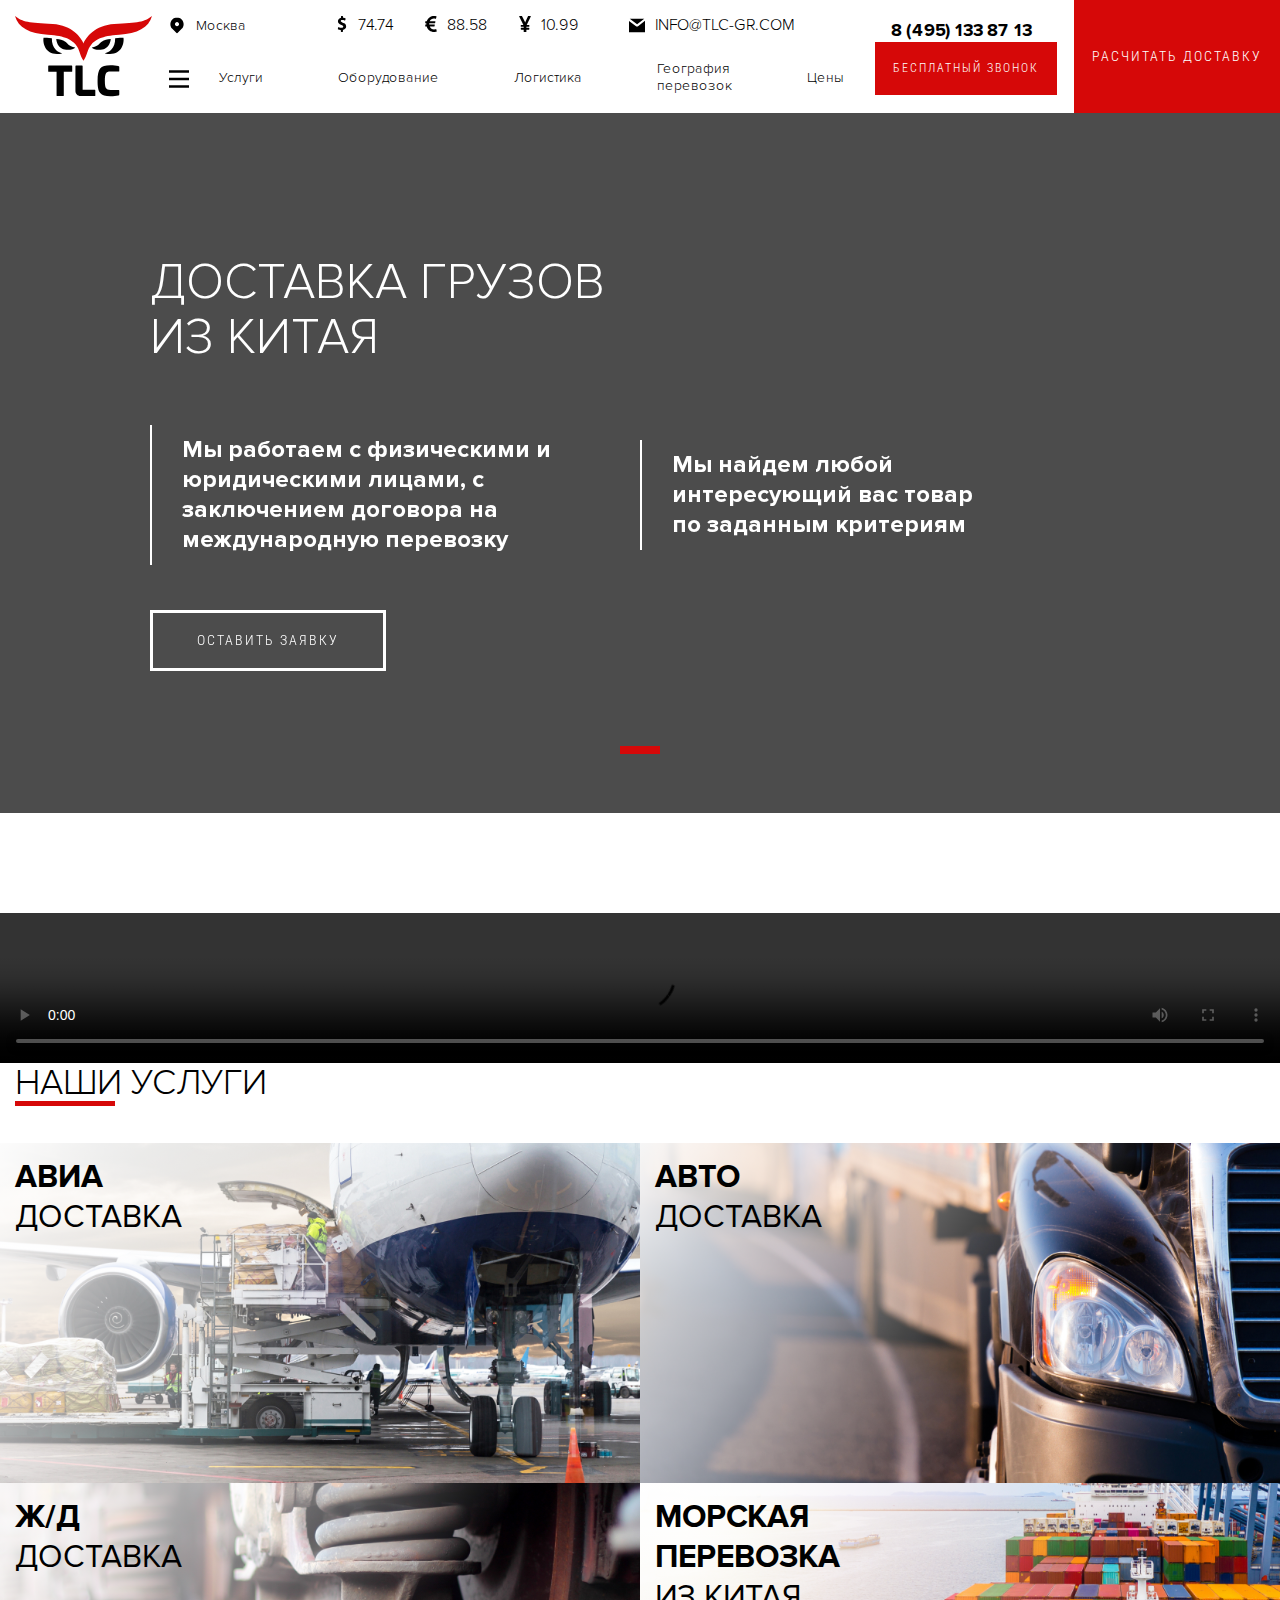
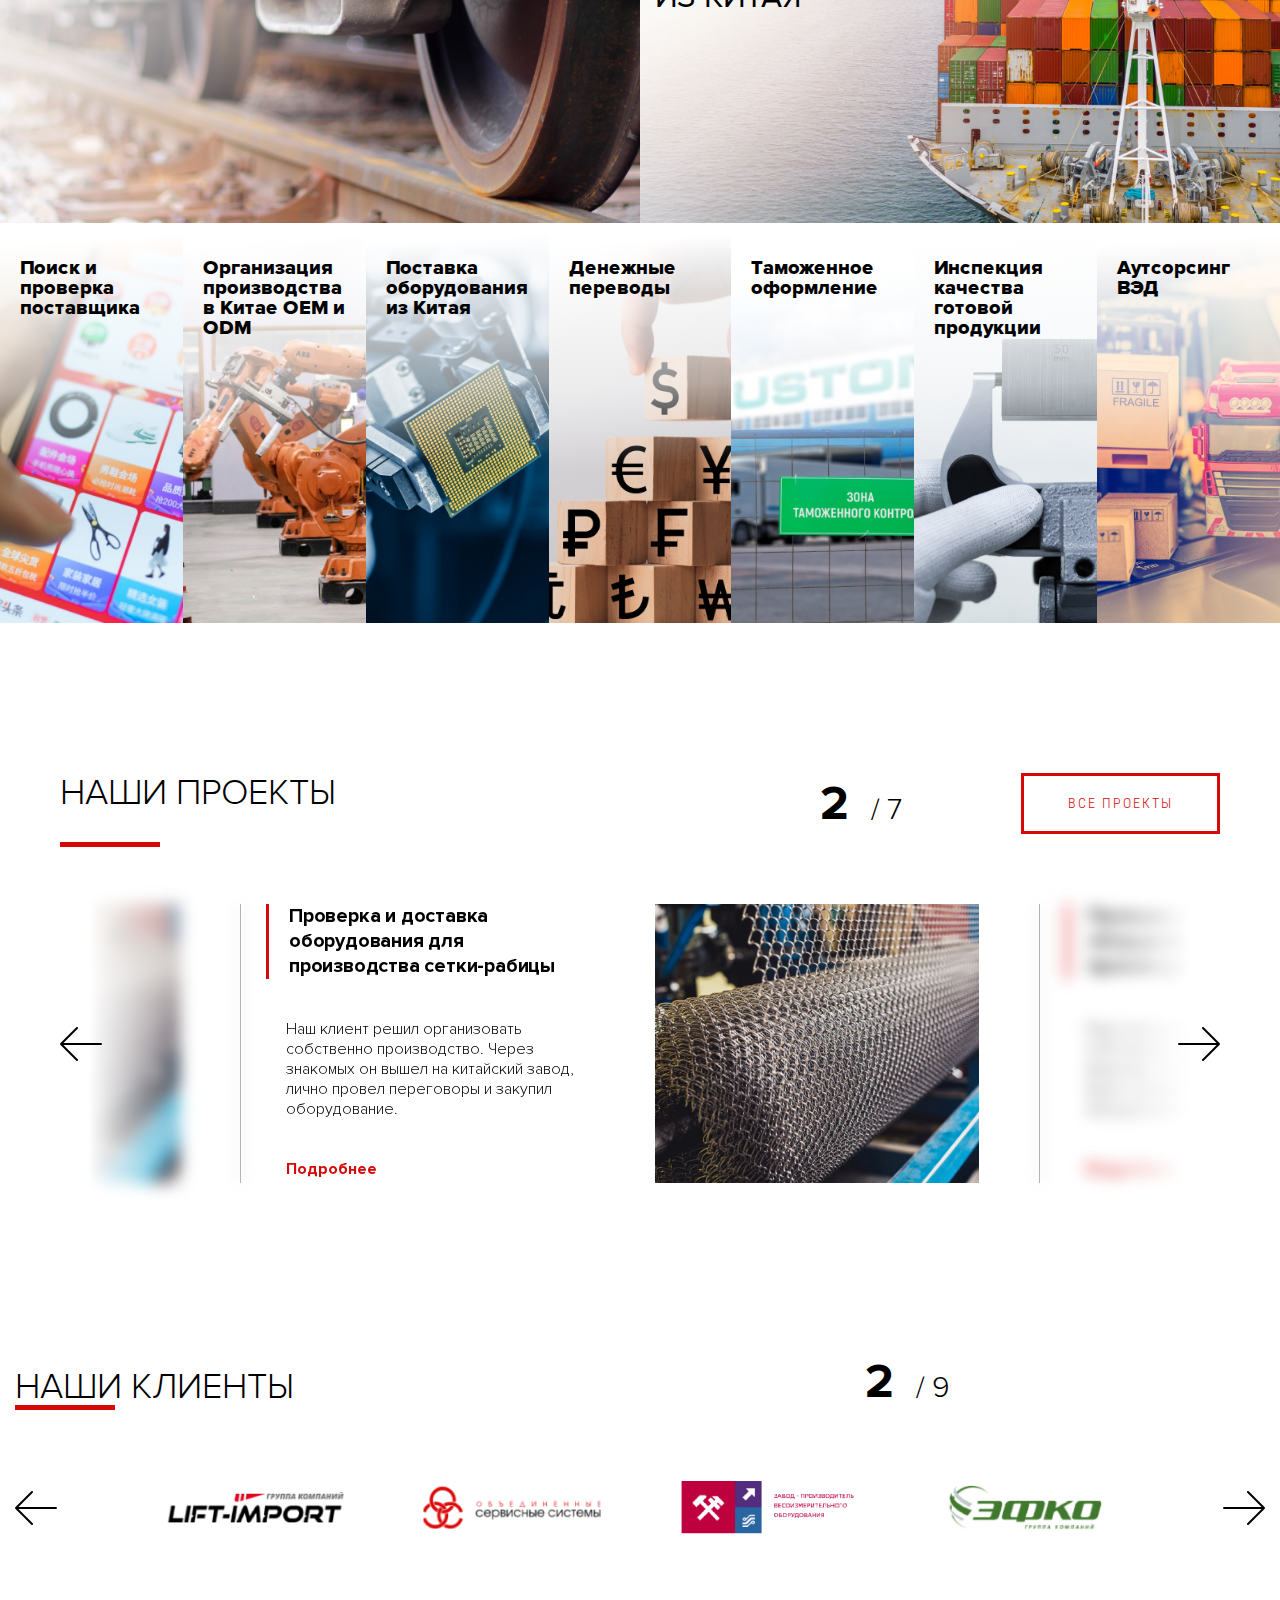
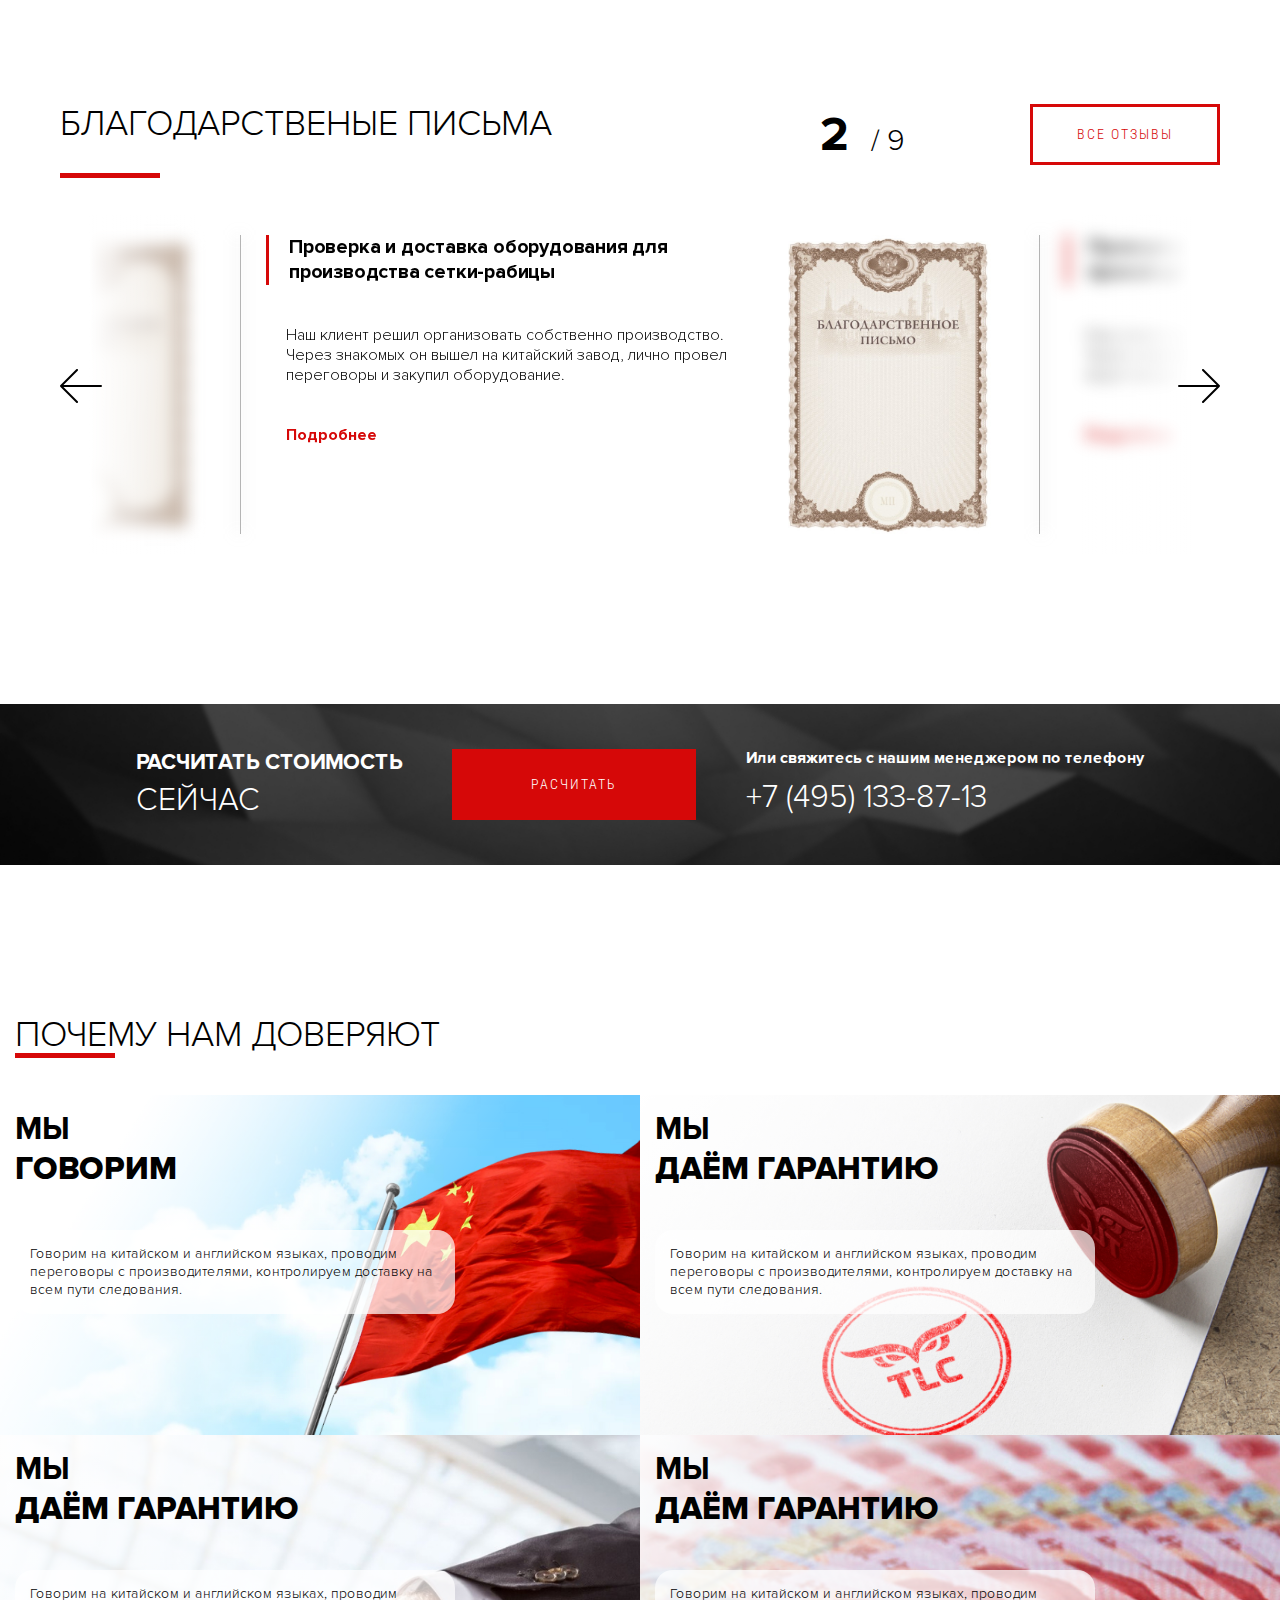
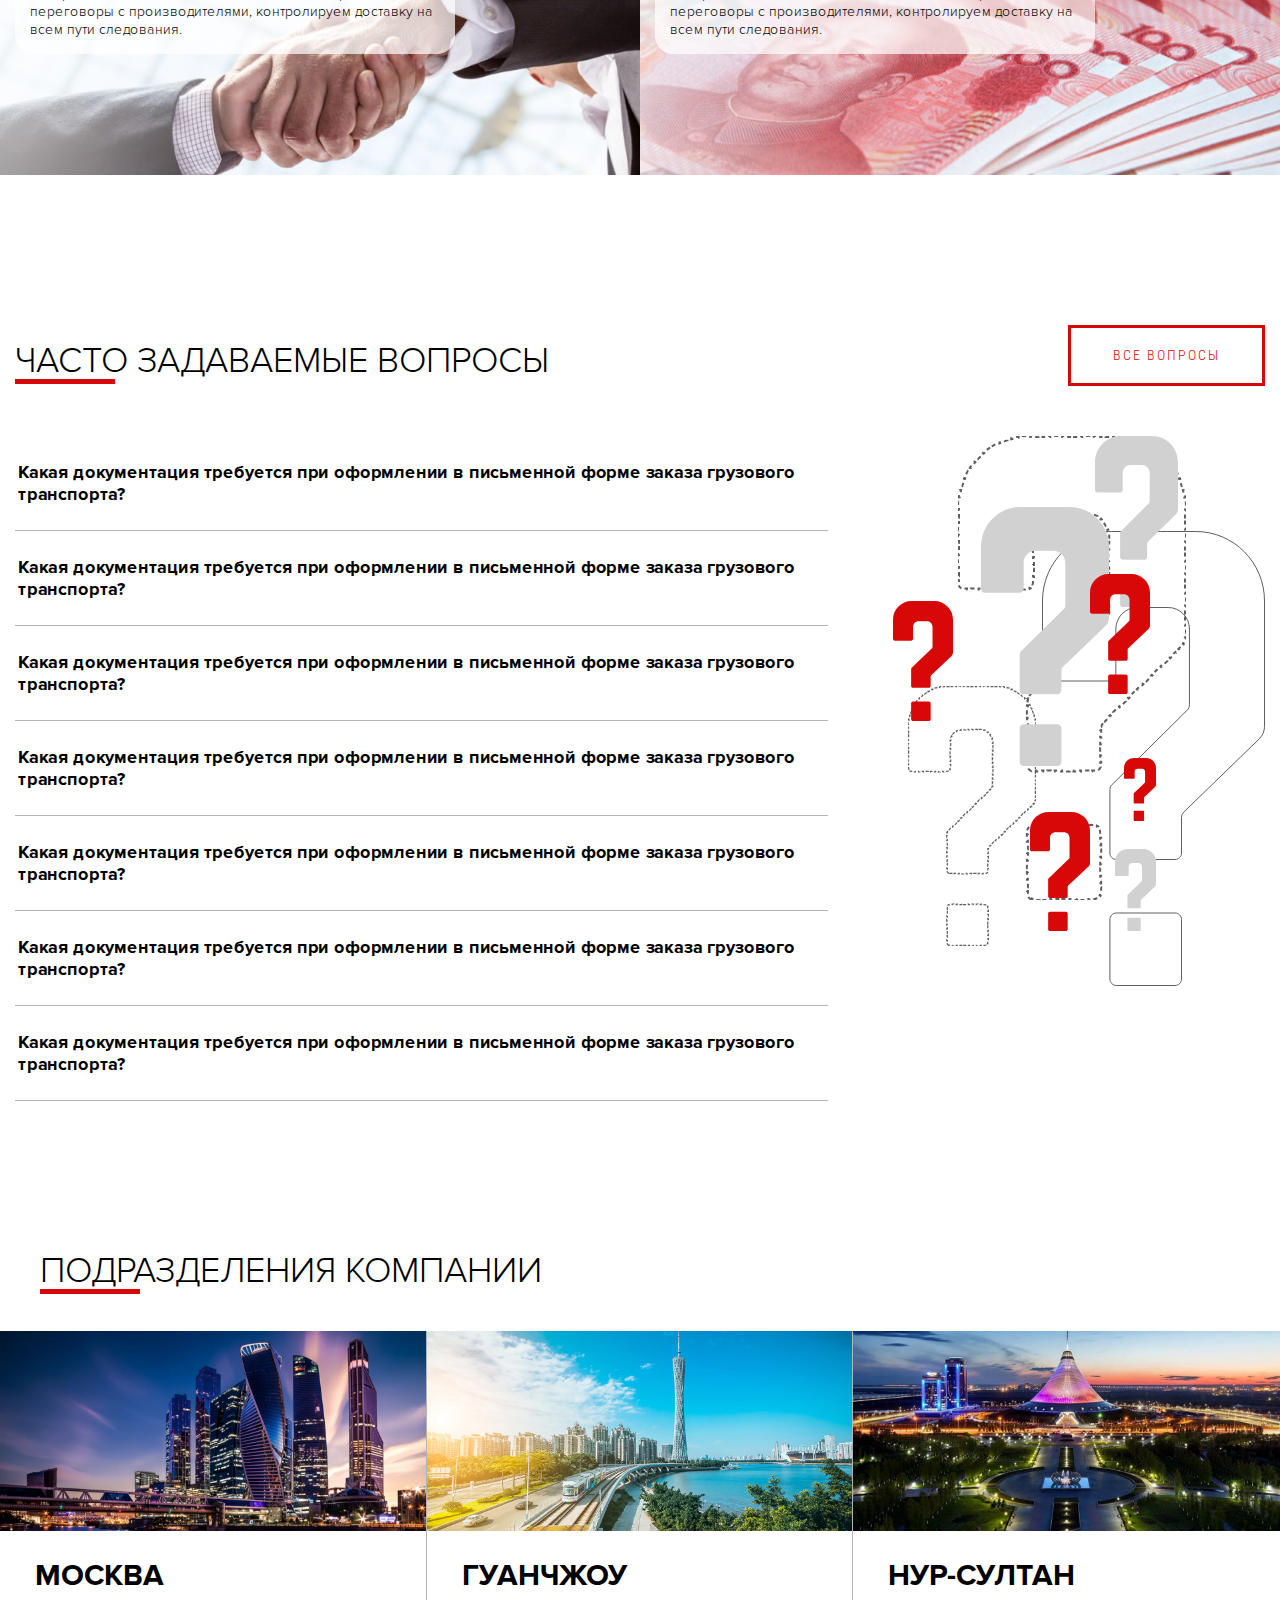
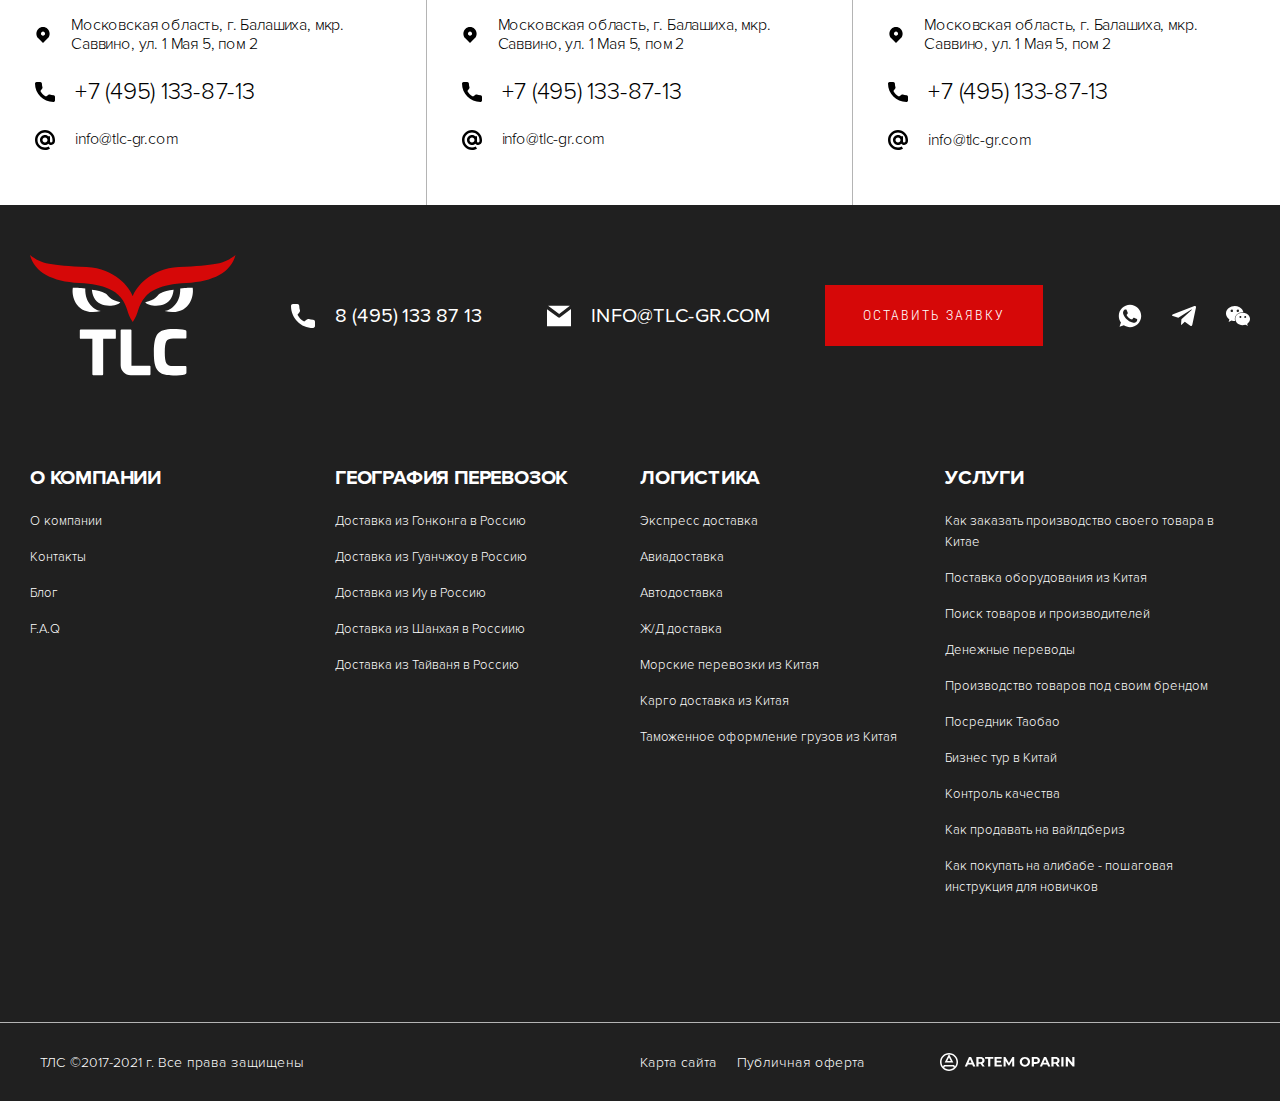
==== commit e9d43752: "add video in slider" ====
--- a/index.html
+++ b/index.html
@@ -129,46 +129,16 @@
   </header>
 
   <main>
-    <section class="video-block">
-      <div class="board-video">
-        <video controls autoplay>
-          <source src="img/video.MP4" type="video/mp4">
-        </video>
-      </div>
-
-    </section>
-
-    <section class="banner-faq" style="background-image: url('img/faq.jpg')">
-      <div class="banner-faq__content">
-        <div class="banner-faq__left">
-          <h2 class="banner-faq__title">
-            У ВАС ЕСТЬ ВОПРОСЫ?
-          </h2>
-          <h3 class="banner-faq__subtitle">
-            ЗАДАЙТЕ ИХ НАМ
-          </h3>
-        </div>
-        <div class="banner-faq__form">
-          <form action="post">
-            <input type="text" placeholder="Ваше имя" class="form-control form__input banner-faq__input">
-            <input type="tel" placeholder="Ваш телефон" class="form-control form__input banner-faq__input">
-            <button type="submit" class="btn btn-border-white banner-faq__btn" value="ЗАДАТЬ ВОПРОС">ЗАДАТЬ ВОПРОС</button>
-            <p class="banner-faq__agreement">
-              Нажимая на кнопку, вы соглашаетесь с политикой конфиденциальности
-            </p>
-          </form>
-        </div>
-
-      </div>
-
-    </section>
+
+
     <section class="banner">
       <div class="banner-slider">
         <div class="swiper-banner">
           <div class="swiper-wrapper">
 
             <div class="swiper-slide">
-              <div class="banner-slide" style="background-image: url('img/ban.jpg')">
+              <div class="banner-slide">
+
                 <h2 class="banner__title">
                   ДОСТАВКА ГРУЗОВ <br> ИЗ КИТАЯ
                 </h2>
@@ -182,54 +152,66 @@
                   </div>
                 </div>
                 <a href="#" class="btn btn-border-white banner__btn js-call">ОСТАВИТЬ ЗАЯВКУ</a>
-              </div>
-            </div>
-
-            <div class="swiper-slide">
-              <div class="banner-slide" style="background-image: url('img/ban1.jpg')">
-                <h2 class="banner__title">
-                  ДОСТАВКА ГРУЗОВ <br> ИЗ КИТАЯ
-                </h2>
-                <div class="banner__content">
-                  <div class="banner__item">
-                    Мы работаем с физическими
-                    и юридическими лицами, с заключением договора на международную перевозку
-                  </div>
-                  <div class="banner__item">
-                    Мы найдем любой <br> интересующий вас товар <br> по заданным критериям
-                  </div>
-                </div>
-                <a href="#" class="btn btn-border-white banner__btn js-call">ОСТАВИТЬ ЗАЯВКУ</a>
-              </div>
-            </div>
-            <div class="swiper-slide">
-              <div class="banner-slide" style="background-image: url('img/ban2.jpg')">
-                <h2 class="banner__title">
-                  ДОСТАВКА ГРУЗОВ <br> ИЗ КИТАЯ
-                </h2>
-                <div class="banner__content">
-                  <div class="banner__item">
-                    ЭЛЕКТРОНИКА
-                    <br> <br>
-                    ОБОРУДОВАНИЕ
-                  </div>
-                  <div class="banner__item">
-                    ОДЕЖДА
-                    <br><br>
-                    ГАЛАНТЕРЕЯ
-                  </div>
-                </div>
-                <a href="#" class="btn btn-border-white banner__btn js-call">ОСТАВИТЬ ЗАЯВКУ</a>
-              </div>
-            </div>
-
+                <div class="banner__img">
+                  <video preload="auto" autoplay="true" loop="true" muted="muted">
+                    <source src="img/video.MP4" type="video/mp4">
+                  </video>
+                </div>
+              </div>
+            </div>
+            <!--
+                    <div class="swiper-slide">
+                        <div class="banner-slide" style="background-image: url('img/ban1.jpg')">
+                            <h2 class="banner__title">
+                                ДОСТАВКА ГРУЗОВ <br> ИЗ КИТАЯ
+                            </h2>
+                            <div class="banner__content">
+                                <div class="banner__item">
+                                    Мы работаем с физическими
+                                    и юридическими лицами, с заключением договора на международную перевозку
+                                </div>
+                                <div class="banner__item">
+                                    Мы найдем любой <br> интересующий вас товар <br> по заданным критериям
+                                </div>
+                            </div>
+                            <a href="#" class="btn btn-border-white banner__btn js-call">ОСТАВИТЬ ЗАЯВКУ</a>
+                        </div>
+                    </div>
+                    <div class="swiper-slide">
+                        <div class="banner-slide" style="background-image: url('img/ban2.jpg')">
+                            <h2 class="banner__title">
+                                ДОСТАВКА ГРУЗОВ <br> ИЗ КИТАЯ
+                            </h2>
+                            <div class="banner__content">
+                                <div class="banner__item">
+                                    ЭЛЕКТРОНИКА
+                                    <br> <br>
+                                    ОБОРУДОВАНИЕ
+                                </div>
+                                <div class="banner__item">
+                                    ОДЕЖДА
+                                    <br><br>
+                                    ГАЛАНТЕРЕЯ
+                                </div>
+                            </div>
+                            <a href="#" class="btn btn-border-white banner__btn js-call">ОСТАВИТЬ ЗАЯВКУ</a>
+                        </div>
+                    </div>
+ -->
 
           </div>
         </div>
         <nav class="banner-pagination"></nav>
       </div>
     </section>
-
+    <section class="video-block">
+      <div class="board-video">
+        <video controls autoplay>
+          <source src="img/video.MP4" type="video/mp4">
+        </video>
+      </div>
+
+    </section>
     <section class="catalog">
       <h1 class="title title-pl catalog__title">
         НАШИ УСЛУГИ
--- a/main.css
+++ b/main.css
@@ -1 +1 @@
-@import url(https://fonts.googleapis.com/css2?family=Roboto+Condensed:wght@300;400&display=swap);@font-face{font-family:Proxima Nova;src:url(fonts/ProximaNova-Regular.eot);src:local("../fonts/ProximaNova-Regular"),local("../fonts/ProximaNova-Regular"),url(fonts/ProximaNova-Regular.eot?#iefix) format("embedded-opentype"),url(fonts/ProximaNova-Regular.woff) format("woff"),url(fonts/ProximaNova-Regular.ttf) format("truetype");font-weight:400;font-style:normal;font-display:swap}@font-face{font-family:Proxima Nova;src:url(fonts/ProximaNova-Light.eot);src:local("../fonts/ProximaNova-Light"),local("../fonts/ProximaNova-Light"),url(fonts/ProximaNova-Light.eot?#iefix) format("embedded-opentype"),url(fonts/ProximaNova-Light.woff) format("woff"),url(fonts/ProximaNova-Light.ttf) format("truetype");font-weight:300;font-style:normal;font-display:swap}@font-face{font-family:Proxima Nova;src:url(fonts/ProximaNova-Bold.eot);src:local("../fonts/ProximaNova-Bold"),local("../fonts/ProximaNova-Bold"),url(fonts/ProximaNova-Bold.eot?#iefix) format("embedded-opentype"),url(fonts/ProximaNova-Bold.woff) format("woff"),url(fonts/ProximaNova-Bold.ttf) format("truetype");font-weight:700;font-style:normal;font-display:swap}@font-face{font-family:Proxima Nova;src:url(fonts/ProximaNova-ExtraBld.eot);src:local("../fonts/ProximaNova-ExtraBld"),local("../fonts/ProximaNova-ExtraBold"),url(fonts/ProximaNova-ExtraBld.eot?#iefix) format("embedded-opentype"),url(fonts/ProximaNova-ExtraBld.woff) format("woff"),url(fonts/ProximaNova-ExtraBld.ttf) format("truetype");font-weight:800;font-style:normal;font-display:swap}*,:after,:before{box-sizing:border-box}ol[class],ul[class]{padding:0}blockquote,body,dd,dl,figcaption,figure,h1,h2,h3,h4,h5,h6,li,ol[class],p,ul[class]{margin:0}body,html{min-height:100vh;scroll-behavior:smooth;text-rendering:optimizeSpeed;line-height:1.5;font-family:Proxima Nova,sans-serif;overflow-x:hidden;background-color:#fff;color:#000;font-size:14px}body.lock,html.lock{overflow:hidden}ol[class],ul[class]{list-style:none}a{color:#000;transition:all .2s}a,a:hover{text-decoration:none}a:hover{color:#d60808}a:not([class]){text-decoration-skip-ink:auto}.footer,.header,main,section{margin:0 auto}section{max-width:1920px;width:100%}img{max-width:100%;display:block}.sidebar-bg{width:100%;height:100%}.sidebar-bg,.sidebar-bg:before{z-index:999;position:fixed;top:0;left:0;right:0;bottom:0;animation:opacity .5s}.sidebar-bg:before{content:"";background:rgba(0,0,0,.5)}footer.blur,header.blur,main.blur{filter:blur(15px)}button,input,select,textarea{font:inherit;color:#000}button,button:active,button:focus,button:hover,input,input:active,input:focus,input:hover,textarea,textarea:active,textarea:focus,textarea:hover{cursor:pointer;border:none;outline:none}button,button:active,button:focus,button:hover{-webkit-appearance:none;-moz-appearance:none;appearance:none}textarea{resize:none}@media(prefers-reduced-motion:reduce){*{animation-duration:.01ms!important;animation-iteration-count:1!important;transition-duration:.01ms!important;scroll-behavior:auto!important}}a.added_to_cart.wc-forward{display:none}.wpcf7 .ajax-loader{display:none!important}.wl-button__remove{position:absolute;top:20px!important;right:26px!important;display:block;width:20px!important;height:20px!important;color:#6d6d6d;fill:#6d6d6d;background-color:transparent!important;border-radius:50%;z-index:100}@media(max-width:767px){.wl-button__remove{right:10px!important}}.wpcf7 form.aborted .wpcf7-response-output,.wpcf7 form.failed .wpcf7-response-output,.wpcf7 form.invalid .wpcf7-response-output,.wpcf7 form.sent .wpcf7-response-output,.wpcf7 form.spam .wpcf7-response-output,.wpcf7 form.unaccepted .wpcf7-response-output,div.wpcf7 .ajax-loader{display:none!important}input[type=number]{-moz-appearance:textfield}input[type=number]:focus,input[type=number]:hover{-moz-appearance:number-input}input[type=number]::-webkit-inner-spin-button,input[type=number]::-webkit-outer-spin-button{-webkit-appearance:none;margin:0}.animationShow{animation:showTabs .6s}.animationHide{animation:hideTabs .6s}@keyframes showTabs{0%{opacity:0}to{opacity:1}}@keyframes hideTabs{0%{opacity:1}to{opacity:0}}@keyframes bot-to-top{0%{opacity:0;transform:translateY(700px)}to{opacity:1;transform:translateY(0)}}@keyframes top-to-bot{0%{opacity:0;transform:translateY(-700px)}to{opacity:1;transform:translateY(0)}}.animation-r-to-l{animation-name:opacity;animation-duration:.3s}@keyframes r-to-l{0%{opacity:0;transform:translateX(360px)}to{opacity:1;transform:translateX(0)}}@keyframes l-to-r{0%{opacity:0;transform:translateX(-360px)}to{opacity:1;transform:translateX(0)}}@keyframes l-to-r-fix{0%{opacity:0;transform:translateX(0)}to{opacity:1;transform:translateX(1000px)}}@keyframes opacity{0%{opacity:0}to{opacity:1}}@keyframes rotate360{0%{transform:rotate(0)}to{transform:rotate(1turn)}}@keyframes shake-hard{2%{transform:translate(10px,-5px) rotate(-.5deg)}4%{transform:translate(4px,1px) rotate(.5deg)}6%{transform:translate(10px,9px) rotate(2.5deg)}8%{transform:translate(7px,7px) rotate(3.5deg)}10%{transform:translate(10px) rotate(.5deg)}12%{transform:translate(-3px,-4px) rotate(.5deg)}14%{transform:translate(-4px,-2px) rotate(-.5deg)}16%{transform:translate(8px,7px) rotate(3.5deg)}18%{transform:translate(-8px,-3px) rotate(.5deg)}20%{transform:translate(2px,-7px) rotate(-2.5deg)}22%{transform:translate(6px,1px) rotate(-1.5deg)}24%{transform:translate(1px,1px) rotate(-2.5deg)}26%{transform:translate(-1px,10px) rotate(2.5deg)}28%{transform:translate(10px,-1px) rotate(3.5deg)}30%{transform:translate(-8px,-2px) rotate(2.5deg)}32%{transform:translate(7px) rotate(3.5deg)}34%{transform:translate(-1px,-3px) rotate(-1.5deg)}36%{transform:translate(-5px,8px) rotate(1.5deg)}38%{transform:translate(8px,5px) rotate(3.5deg)}40%{transform:translate(10px,2px) rotate(-1.5deg)}42%{transform:translateY(-1px) rotate(-2.5deg)}44%{transform:translate(-3px,-6px) rotate(.5deg)}46%{transform:translateY(-6px) rotate(-2.5deg)}48%{transform:translate(6px,6px) rotate(-2.5deg)}50%{transform:translate(-3px,9px) rotate(-.5deg)}52%{transform:translate(7px,-3px) rotate(1.5deg)}54%{transform:translate(7px) rotate(1.5deg)}56%{transform:translate(3px,-7px) rotate(.5deg)}58%{transform:translate(2px,-3px) rotate(-2.5deg)}60%{transform:translate(5px,2px) rotate(-2.5deg)}62%{transform:translate(-2px,10px) rotate(-.5deg)}64%{transform:translate(8px,-2px) rotate(3.5deg)}66%{transform:translate(8px,-3px) rotate(1.5deg)}68%{transform:translate(4px,5px) rotate(2.5deg)}70%{transform:translateY(-7px) rotate(2.5deg)}72%{transform:translate(5px,-7px) rotate(1.5deg)}74%{transform:translate(-4px,-2px) rotate(-2.5deg)}76%{transform:translate(-8px,-2px) rotate(1.5deg)}78%{transform:translate(2px,-5px) rotate(.5deg)}80%{transform:translate(-2px,-3px) rotate(.5deg)}82%{transform:translate(-4px,-1px) rotate(-.5deg)}84%{transform:translate(-4px,8px) rotate(.5deg)}86%{transform:translate(3px,5px) rotate(-.5deg)}88%{transform:translate(6px,-4px) rotate(3.5deg)}90%{transform:translate(-8px,3px) rotate(-.5deg)}92%{transform:translate(-5px,3px) rotate(-2.5deg)}94%{transform:translate(10px,2px) rotate(1.5deg)}96%{transform:translate(-8px,6px) rotate(-2.5deg)}98%{transform:translate(10px,9px) rotate(1.5deg)}0%,to{transform:translate(0) rotate(0)}}.title{font-weight:300;font-size:40px;line-height:49px;position:relative;margin-bottom:55px}.title:before{content:"";position:absolute;left:0;bottom:-3px;width:100px;height:5px;background-color:#d60808}.title-pl{margin-left:55px}.title-center{text-align:center;display:flex;align-items:center;justify-content:center;padding-bottom:0}@media(max-width:1599px){.title-pl{margin-left:40px}}@media screen and (max-width:1399px){.title{font-size:36px;line-height:40px;margin-bottom:40px}}@media(max-width:1199px){.title-pl{margin-left:30px}}@media screen and (max-width:991px){.title{font-size:30px;line-height:40px}}@media screen and (max-width:767px){.title{font-size:26px;line-height:30px;margin-bottom:25px}.title-pl{margin-left:15px}}@media screen and (max-width:575px){.title{font-size:20px;line-height:24px}}.subtitle{font-weight:700;font-size:24px;line-height:29px;padding-bottom:20px}@media screen and (max-width:1199px){.subtitle{font-size:22px;line-height:27px;padding-bottom:30px}}@media screen and (max-width:991px){.subtitle{font-size:20px;line-height:24px}}@media screen and (max-width:767px){.subtitle{font-size:18px;line-height:22px}}@media screen and (max-width:575px){.subtitle{font-size:16px;line-height:20px;text-align:center}}.tab{display:none;transform:scale(0);visibility:hidden;opacity:0;transition:all .3s;width:100%;margin-right:0;margin-left:0}.tab.active{animation:showTabs .5s;display:flex;flex-wrap:wrap;visibility:visible;opacity:1;transform:scale(1)}.tab-nav{display:flex;padding-bottom:15px;margin-bottom:15px}.tab-nav__link{font-weight:400;font-size:20px;line-height:30px;margin-right:50px;display:block;position:relative;opacity:.5}.tab-nav__link:last-of-type{margin-right:0}.tab-nav__link.active{font-weight:700;opacity:1}.tab-nav__link.active:before{transform:scale(1)}.tab-subnav{display:flex;margin-bottom:50px;position:relative}.tab-subnav__link{font-size:14px;line-height:24px;padding:6px 17px;background:#fbfbfb;text-transform:uppercase;margin-right:20px}.tab-subnav__link:hover{background:rgba(255,82,25,.7);color:#fff}.tab-subnav__link.active{background:#ff5219;color:#fff}@media screen and (max-width:1199px){.tab-nav__link{font-size:18px;line-height:28px;margin-right:35px}.tab-subnav__link{font-size:13px;line-height:20px;padding:5px 12px;margin-right:18px}}@media screen and (max-width:991px){.tab-nav{padding-bottom:10px;margin-bottom:10px}.tab-nav__link{font-size:18px;line-height:28px;margin-right:30px}.tab-subnav__link{font-size:11px;line-height:17px;padding:3px 8px;margin-right:15px}}@media screen and (max-width:767px){.tab-nav__link{font-size:14px;line-height:20px;margin-right:18px}.tab-subnav{margin-bottom:20px}.tab-subnav__link{font-size:10px;line-height:15px;padding:3px 5px;margin-right:10px}}@media screen and (max-width:575px){.tab-nav{flex-wrap:wrap;display:flex}.tab-nav__link{font-size:14px;line-height:20px;margin-right:15px;margin-bottom:15px}.tab-nav__link:last-child,.tab-nav__link:last-of-type{margin-right:0}.tab-subnav{flex-wrap:wrap;display:flex}.tab-subnav__link{font-size:9px;line-height:15px;padding:3px 5px;margin-right:9px;margin-bottom:10px}.tab-subnav__link:last-child,.tab-subnav__link:last-of-type{margin-right:0}}.board-video{display:flex;align-items:center}.board-video>video{width:100%;height:100%;max-height:760px;object-fit:cover}.board-video__board{justify-content:space-between}.board-video__content{width:100%}.board-video__content>iframe{width:100%;height:100%;min-height:350px;border:none}.video{position:relative;width:100%;height:0;padding-bottom:56.25%;background-color:#000}.video__link,.video__media{position:absolute;top:0;left:0;width:100%;height:100%}.video__media{border:none}.video__button{position:absolute;top:50%;left:50%;z-index:1;display:none;padding:0;width:68px;height:48px;border:none;background-color:transparent;transform:translate(-50%,-50%);cursor:pointer}.video__button:focus{outline:none}.video__button-shape{fill:#212121;fill-opacity:.8}.video__button-icon{fill:#fff}.video:hover .video__button-shape,.video__button:focus .video__button-shape{fill:red;fill-opacity:1}.video--enabled{cursor:pointer}.video--enabled .video__button{display:block}@media screen and (max-width:1440px){.board-video__content>iframe{min-height:calc(29.04903px + 22.28826vw)}}@media screen and (max-width:767px){.board-video__content>iframe{min-height:300px}}.swiper-banner,.swiper-client,.swiper-container,.swiper-letter,.swiper-news,.swiper-process,.swiper-project,.swiper-tags,.swiper-tags-2{margin-left:auto;margin-right:auto;position:relative;overflow:hidden;list-style:none;padding:0;z-index:1;width:100%;height:100%}.swiper-client{width:77%}.swiper-client .swiper-wrapper{align-items:center}.swiper-tags,.swiper-tags-2{width:95%}.swiper-letter,.swiper-process,.swiper-project{position:relative}.swiper-letter:after,.swiper-letter:before,.swiper-process:after,.swiper-process:before,.swiper-project:after,.swiper-project:before{content:"";position:absolute;top:0;width:400px;height:100%;background:linear-gradient(90deg,#fff 44.47%,hsla(0,0%,100%,0));z-index:10}.swiper-letter:before,.swiper-process:before,.swiper-project:before{left:0}.swiper-letter:after,.swiper-process:after,.swiper-project:after{right:0;transform:rotate(180deg)}@media(max-width:1599px){.swiper-letter:after,.swiper-letter:before,.swiper-process:after,.swiper-process:before,.swiper-project:after,.swiper-project:before{width:300px}}@media(max-width:1399px){.swiper-letter:after,.swiper-letter:before,.swiper-process:after,.swiper-process:before,.swiper-project:after,.swiper-project:before{width:200px}}@media(max-width:1199px){.swiper-letter:after,.swiper-letter:before,.swiper-process:after,.swiper-process:before,.swiper-project:after,.swiper-project:before{width:100px}}@media(max-width:991px){.swiper-letter:after,.swiper-letter:before,.swiper-process:after,.swiper-process:before,.swiper-project:after,.swiper-project:before{content:"";display:none}.swiper-process{width:80%}}@media(max-width:479px){.swiper-process{width:70%}}.swiper-banner .swiper-slide-active .banner__title{animation:top-to-bot .4s ease-in-out}.swiper-banner .swiper-slide-active .banner__content{animation:l-to-r .4s ease-in-out}.swiper-banner .swiper-slide-active .banner__btn{animation:bot-to-top .4s ease-in-out}@media(max-width:1199px){.swiper-tags,.swiper-tags-2{width:90%}}@media(max-width:767px){.swiper-tags,.swiper-tags-2{width:85%}}.gallery-top{height:520px;width:100%;padding:0}.gallery-top .swiper-slide{background-size:cover;background-position:50%;background-repeat:no-repeat;border-radius:18px}@media screen and (max-width:575px){.gallery-top{width:calc(100% + 30px);margin-left:-15px;margin-right:-15px}}.gallery-thumbs .swiper-slide{margin-top:15px;width:100%;height:100px;opacity:.4;background-size:cover;background-position:50%;background-repeat:no-repeat;border-radius:18px;cursor:pointer}.gallery-thumbs{width:90%;height:auto;margin:auto;box-sizing:border-box;padding:10px 0}.gallery-thumbs .swiper-slide-thumb-active{opacity:1}.swiper-tags:after{content:"";display:block;width:45px;height:100%;position:absolute;top:0;right:-40px;z-index:1000;background:#fff;background:-moz-linear-gradient(90deg,hsla(0,0%,100%,0) 0,#fff 61%);background:-webkit-linear-gradient(90deg,hsla(0,0%,100%,0),#fff 61%);background:linear-gradient(90deg,hsla(0,0%,100%,0),#fff 61%);filter:progid:DXImageTransform.Microsoft.gradient(startColorstr="#ffffff",endColorstr="#ffffff",GradientType=1)}.swiper-container-tags,.swiper-container-tags-2,.swiper-container-tags-3{padding:0 15px;width:95%}.swiper-container-tags-2:after,.swiper-container-tags-3:after,.swiper-container-tags:after{content:"";display:block;width:45px;height:100%;position:absolute;top:0;right:0;z-index:1000;background:#fff;background:-moz-linear-gradient(90deg,hsla(0,0%,100%,0) 0,#fff 61%);background:-webkit-linear-gradient(90deg,hsla(0,0%,100%,0),#fff 61%);background:linear-gradient(90deg,hsla(0,0%,100%,0),#fff 61%);filter:progid:DXImageTransform.Microsoft.gradient(startColorstr="#ffffff",endColorstr="#ffffff",GradientType=1)}@media screen and (max-width:991px){.swiper-container-tags,.swiper-container-tags-2,.swiper-container-tags-3{padding:0 15px;width:90%}}.swiper-slide__wauto{text-align:center;width:auto!important}.swiper-button-prev,.swiper-container-rtl .swiper-button-next{left:34px}.swiper-container-vertical>.swiper-wrapper{flex-direction:column}.swiper-container-multirow-column>.swiper-wrapper{flex-wrap:wrap;flex-direction:row}.swiper-button-disabled{opacity:.3!important;cursor:not-allowed!important}.swiper-pagination-bullets{position:relative!important;display:flex;align-items:center;z-index:25}.swiper-pagination-bullet{width:20px;height:4px;background:#fff;display:inline-block;border-radius:0;z-index:25;transition:all .3s;margin-right:25px!important;opacity:1}.swiper-pagination-bullet:last-child,.swiper-pagination-bullet:last-of-type{margin-right:0!important}.swiper-pagination-bullet.swiper-pagination-bullet-active{transition:all .3s;background:#d60808;transform:scale(2);opacity:1}.swiper-pagination-fraction{font-weight:300;font-size:30px;line-height:37px}.swiper-pagination-fraction .swiper-pagination-current{font-weight:700;font-size:48px;line-height:58px;margin-right:15px}@media(max-width:575px){.swiper-pagination-fraction{font-weight:300;font-size:20px;line-height:30px}.swiper-pagination-fraction .swiper-pagination-current{font-weight:700;font-size:34px;line-height:38px;margin-right:15px}}.btn{font-family:Roboto Condensed,sans-serif;display:inline-flex;justify-content:center;align-items:center;text-align:center;letter-spacing:2px;text-transform:uppercase;font-weight:300;font-size:14px;line-height:15px;transition:all .2s;cursor:pointer;background:transparent;border:3px solid #d60808;color:#fff;background:#d60808}.btn.active,.btn:hover{background:transparent;border:3px solid #d60808;color:#d60808}.btn-border-white{background:transparent;border:3px solid #fff}.btn-border-white.active,.btn-border-white:hover{border:3px solid red}.btn-border-red{background:transparent;border:3px solid #d60808;color:#d60808}.btn-border-red.active,.btn-border-red:hover{border:3px solid #d60808;background:#d60808;color:#fff}.form__select{border:none;border-bottom:1px solid #b4b4b4;padding:10px 0;font-size:16px;line-height:24px;cursor:pointer}.form__select::placeholder{font-size:16px;line-height:24px}.form__select:hover{border-bottom:1px solid #7ccc84}.form__select:active,.form__select:focus{border-bottom:1px solid #429f36}.form__input{display:flex;justify-content:center;align-items:center;padding:13px;border:1px solid rgba(0,0,0,.3);text-align:center;transition:all .3s;width:100%;background:#fff}.form__input::placeholder{font-weight:300;font-size:14px;line-height:24px;text-align:center}.form__input:hover{border:1px solid rgba(0,0,0,.6)}.form__input:active,.form__input:focus{border:1px solid #000}.form__sign{padding-bottom:250px}.form-tab{display:flex;justify-content:space-around;margin-bottom:20px}.form-tab__link{font-size:14px;line-height:24px;opacity:.4}.form-tab__link.active{opacity:1}.form__link{display:flex;justify-content:center;margin-top:30px;font-weight:500;font-size:14px;line-height:18px;margin-bottom:28px}.form__wrapper{box-shadow:0 12px 40px rgba(0,0,0,.25);border-radius:8px}.form__wrapper-short{margin:0 auto;max-width:360px;padding:50px 40px}.form__wrapper-short form input,.form__wrapper-short form textarea{margin-bottom:20px}.form__wrapper-short form label{font-size:10px;line-height:13px;text-align:center;display:flex;margin:-10px 0 20px;padding:0 20px}.form__title{font-weight:600;font-size:18px;line-height:22px}.form__subtitle,.form__title{text-align:center;margin-bottom:20px}.form__subtitle{font-size:12px;line-height:15px;font-weight:400}.form__textarea-short{height:65px}.form__textarea-long{height:140px}.form__upload{display:flex;justify-content:center;align-items:center;text-align:center;font-weight:300;font-size:14px;line-height:18px;color:#473512;opacity:.75;padding:16px!important;border:1px dashed #473512;box-sizing:border-box;border-radius:6px;cursor:pointer;transition:all .3s;margin-bottom:20px}.form__upload:hover{opacity:1}.form-feedback{display:flex;justify-content:space-between;align-items:center;margin-bottom:20px;font-weight:300;font-size:14px;line-height:18px}.form__agreement{font-size:10px;line-height:13px;padding:0 15px 20px}.form__agreement,.form__btn{display:flex;text-align:center}.form__btn{width:100%;justify-content:center;align-items:center;padding:13px}@media screen and (max-width:1199px){.form__input{padding:8px}.form__sign{padding-bottom:150px}}@media screen and (max-width:991px){.form__sign{padding-bottom:100px}.form__wrapper-short{margin:30px auto;max-width:360px;padding:50px}.form__wrapper-short form input,.form__wrapper-short form textarea{margin-bottom:15px}}@media screen and (max-width:767px){.form__sign{padding-bottom:50px}.form__wrapper{box-shadow:none}.form__wrapper-short{margin:25px auto;max-width:360px;padding:0}.form__wrapper-short form input,.form__wrapper-short form textarea{margin-bottom:15px}}.argument{padding-left:55px;display:flex;flex-wrap:wrap;margin-bottom:70px}.argument .title{width:100%}.argument-item{width:33.333%;padding-right:100px;margin-bottom:50px}.argument-item__title{font-weight:600;font-size:22px;line-height:27px;letter-spacing:-.01em;margin-bottom:30px}.argument-item__text{font-weight:300;font-size:16px;line-height:20px}@media(max-width:1399px){.argument{padding-left:15px}.argument-item{padding-right:50px;margin-bottom:40px}.argument-item__title{font-size:20px;line-height:25px;margin-bottom:25px}.argument-item__text{font-size:14px;line-height:17px}}@media(max-width:991px){.argument-item{padding-right:30px;margin-bottom:30px}.argument-item__title{font-size:18px;line-height:20px;margin-bottom:25px}.argument-item__text{font-size:14px;line-height:17px}}@media(max-width:767px){.argument-item{width:50%;padding-right:30px;margin-bottom:30px}.argument-item__title{font-size:16px;line-height:18px;margin-bottom:25px}.argument-item__text{font-size:14px;line-height:17px}}@media(max-width:575px){.argument-item{width:100%;padding-right:15px;margin-bottom:30px}.argument-item__title{font-size:16px;line-height:18px;margin-bottom:15px}.argument-item__text{font-size:14px;line-height:17px}}.banner{margin-bottom:100px}.banner-post{margin-top:-83px;z-index:1;position:relative}.banner-pagination{position:absolute;bottom:65px;display:flex;justify-content:center;align-items:center}.banner-slide,.banner-slider{position:relative;height:840px}.banner-slide{display:flex;flex-direction:column;justify-content:center;align-items:flex-start;width:100%;background-repeat:no-repeat;background-position:50%;background-size:cover;padding:150px 235px;color:#fff;z-index:1}.banner-slide:before{content:"";position:absolute;top:0;left:0;width:100%;height:100%;z-index:-1;background:rgba(0,0,0,.7)}.banner-slide a{color:#fff}.banner-nobef .banner-slide:before{content:"";display:none}.banner__title{font-weight:300;font-size:60px;line-height:73px;margin-bottom:100px}.banner__content{display:flex;flex-wrap:wrap;align-items:center;margin-bottom:60px}.banner__item{width:50%;font-weight:700;font-size:28px;line-height:34px}.banner__item,.banner__item-auto{padding:10px 60px 10px 30px;border-left:2px solid #fff}.banner__item-auto{width:auto;display:flex;flex-direction:column;color:#fff}.banner__item-auto p{font-weight:700;font-size:28px;line-height:34px}.banner__item-auto span{font-weight:300;font-size:60px;line-height:73px}.banner__btn{padding:20px 44px}@media(max-width:1799px){.banner-slider{height:800px}.banner-slide{height:800px;padding:135px 200px}.banner__title{font-size:55px;line-height:63px;margin-bottom:75px}.banner__content{margin-bottom:50px}.banner__item{font-size:26px;line-height:32px}}@media(max-width:1599px){.banner-slider{height:750px}.banner-slide{height:750px;padding:105px 175px}.banner__title{font-size:50px;line-height:55px;margin-bottom:60px}.banner__content{margin-bottom:45px}.banner__item{font-size:24px;line-height:30px}.banner__item-auto p{font-size:24px;line-height:28px}.banner__item-auto span{font-size:46px;line-height:54px}}@media(max-width:1399px){.banner-slider{height:700px}.banner-slide{height:700px;padding:100px 150px}.banner__title{font-size:50px;line-height:55px;margin-bottom:60px}.banner__content{margin-bottom:45px}.banner__item{font-size:24px;line-height:30px}.banner__item-auto p{font-size:20px;line-height:24px}.banner__item-auto span{font-size:30px;line-height:40px}}@media(max-width:1199px){.banner-slider{height:650px}.banner-slide{height:650px;padding:75px 30px}.banner__title{font-size:40px;line-height:42px;margin-bottom:50px}.banner__content{margin-bottom:40px}.banner__item{font-size:22px;line-height:26px}.banner__item-auto p{font-size:18px;line-height:24px}.banner__item-auto span{font-size:26px;line-height:40px}}@media(max-width:991px){.banner-slider{height:600px}.banner-slide{height:600px;padding:75px 15px}.banner__title{font-size:30px;line-height:30px;margin-bottom:40px}.banner__content{margin-bottom:30px}.banner__item{font-size:18px;line-height:20px}}@media(max-width:767px){.banner{margin-bottom:75px}.banner__title{font-size:30px;line-height:30px;margin-bottom:40px}.banner__content{margin-bottom:30px}.banner__item{line-height:17px;padding:10px 15px}.banner__btn,.banner__item{font-size:14px}}@media(max-width:575px){.banner{margin-bottom:50px}.banner__content{flex-wrap:wrap}.banner__title{font-size:20px;margin-bottom:30px}.banner__item{width:100%}.banner-pagination{bottom:20px}}body.blog{margin-bottom:0!important;padding:0!important;display:block!important}.blog{margin-bottom:200px;padding-left:55px;display:flex;flex-wrap:wrap}.blog .title{width:100%}.blog-item{margin-bottom:50px;display:block;width:calc(25% - 55px);margin-right:55px;border-bottom:1px solid #efefef;transition:all .3s}.blog-item:hover{color:#000}.blog-item:hover .blog-item__name{color:#d60808}.blog-item:hover .blog-item__img img{transform:scale(1.2)}.blog-item__img{max-height:300px;width:100%;overflow:hidden;margin-bottom:25px;transition:inherit}.blog-item__img img{transition:inherit;width:100%;height:100%;object-fit:cover}.blog-item__name{transition:inherit;font-weight:600;font-size:22px;line-height:27px;letter-spacing:-.01em;margin-bottom:25px;display:block;overflow:hidden;text-overflow:ellipsis;display:-moz-box;-moz-box-orient:vertical;display:-webkit-box;-webkit-box-orient:vertical;box-orient:vertical;-webkit-line-clamp:3;line-clamp:3;height:80px}.blog-item__text{margin-bottom:25px;font-weight:300;font-size:16px;line-height:20px}.blog-item__btn{padding:15px 12px;margin-bottom:30px}@media(max-width:1399px){.blog{padding-left:15px;margin-bottom:150px}.blog-item{width:calc(25% - 15px);margin-right:15px}}@media(max-width:1199px){.blog{margin-bottom:100px}.blog-item{width:calc(33% - 15px)}}@media(max-width:991px){.blog{margin-bottom:75px}.blog-item{width:calc(33% - 15px)}.blog-item__img{max-height:250px;margin-bottom:20px}.blog-item__name{font-size:16px;line-height:20px;margin-bottom:20px;height:60px}.blog-item__text{font-size:14px;line-height:17px;margin-bottom:20px}.blog-item__btn{font-size:14px;padding:13px}}@media(max-width:767px){.blog{margin-bottom:50px}.blog-item{width:calc(50% - 15px)}.blog-item__img{max-height:250px;margin-bottom:20px}.blog-item__name{font-size:16px;line-height:20px;margin-bottom:20px}.blog-item__text{font-size:14px;line-height:17px;margin-bottom:20px}.blog-item__btn{font-size:14px;padding:13px}}@media(max-width:575px){.blog{padding:0 15px}.blog-item{width:100%;margin-right:0;margin-bottom:40px}.blog-item__img{width:calc(100% + 30px);margin-left:-15px;margin-right:-15px}}.banner-delivery{padding:45px 15px;display:flex;justify-content:center;align-items:center;background-size:cover;background-position:50%;background-repeat:no-repeat;margin-bottom:200px}.banner-delivery-nomb{margin-bottom:50px}.banner-delivery__content{max-width:1045px;margin:0 auto;display:flex;padding:0 15px;color:#fff}.banner-delivery__left{padding-right:50px}.banner-delivery__title{font-weight:700;font-size:22px;line-height:27px;padding-bottom:5px}.banner-delivery__subtitle{font-weight:300;font-size:32px;line-height:39px;white-space:nowrap}.banner-delivery__text{font-weight:700;font-size:16px;line-height:19px;padding-bottom:10px}.banner-delivery__text-pr{padding-right:60px}.banner-delivery__link{font-weight:300;font-size:32px;line-height:39px;color:#fff}.banner-delivery__right{padding-left:50px}.banner-delivery__btn{padding:22px 76px}.banner-delivery__btns{display:flex;align-items:center;justify-content:space-between}.banner-delivery__btns>.banner-delivery__btn{white-space:nowrap;width:48%;font-weight:800;font-size:12px;line-height:15px;text-align:center;letter-spacing:.1em}@media(max-width:1399px){.banner-delivery{margin-bottom:150px}.banner-delivery-nomb{margin-bottom:50px}}@media(max-width:1199px){.banner-delivery{margin-bottom:100px}.banner-delivery-nomb{margin-bottom:50px}.banner-delivery__btn{padding:12px 30px}.banner-delivery__right{padding-left:30px}.banner-delivery__left{padding-right:30px}}@media(max-width:991px){.banner-delivery{margin-bottom:75px;padding:30px 15px}.banner-delivery-nomb{margin-bottom:50px}.banner-delivery__btn{padding:12px 30px}.banner-delivery__right{padding-left:15px}.banner-delivery__left{padding-right:15px}.banner-delivery__title{font-size:16px;line-height:20px}.banner-delivery__subtitle{font-size:24px;line-height:28px}.banner-delivery__text{font-size:14px;line-height:17px}.banner-delivery__link{font-size:24px;line-height:28px}}@media(max-width:575px){.banner-delivery{flex-wrap:wrap}.banner-delivery-nomb{margin-bottom:50px}.banner-delivery__btn{padding:15px;width:100%}.banner-delivery__content{flex-wrap:wrap;text-align:center;padding:0}.banner-delivery__right{width:100%;padding-left:0}.banner-delivery__left{width:100%;padding-right:0}.banner-delivery__subtitle,.banner-delivery__text,.banner-delivery__title{margin-bottom:10px}.banner-delivery__link{font-size:24px;line-height:28px}}.banner-compare{padding:45px 15px;display:flex;justify-content:center;align-items:center;background-size:cover;background-position:50%;background-repeat:no-repeat;margin-bottom:200px}.banner-compare__content{max-width:1045px;width:100%;margin:0 auto;display:flex;color:#fff;align-items:center}.banner-compare__text{width:50%;padding-right:15px}.banner-compare__btns{width:50%;padding-left:15px;display:flex;align-items:center;justify-content:space-between}.banner-compare__btn{width:48%;padding:22px;font-weight:800;font-size:12px;line-height:15px;text-align:center;letter-spacing:.1em}.banner-compare__title{font-weight:700;font-size:22px;line-height:27px}.banner-compare__subtitle{font-weight:300;font-size:32px;line-height:39px}@media(max-width:1399px){.banner-compare{margin-bottom:150px}}@media(max-width:991px){.banner-compare{margin-bottom:75px}.banner-compare__btns{flex-wrap:wrap}.banner-compare__btn{margin-bottom:15px;width:100%}.banner-compare__text{align-items:center}.banner-compare__title{font-size:18px;line-height:27px}.banner-compare__subtitle{font-weight:300;font-size:24px;line-height:39px}}@media(max-width:575px){.banner-compare{margin-bottom:50px;padding:40px 15px 25px}.banner-compare__content{flex-wrap:wrap}.banner-compare__text{width:100%;padding-right:0}.banner-compare__btns{width:100%;padding-left:0}.banner-compare__title{text-align:center}.banner-compare__subtitle{text-align:center;line-height:24px;margin-bottom:20px}}.banner-faq{padding:45px 15px;background-position:50%;background-repeat:no-repeat;background-size:cover;justify-content:center;color:#fff;margin-bottom:200px}.banner-faq,.banner-faq__content{width:100%;display:flex;align-items:center}.banner-faq__content{max-width:1600px}.banner-faq__left{width:25%}.banner-faq__title{font-weight:700;font-size:22px;line-height:27px}.banner-faq__subtitle{font-weight:300;font-size:36px;line-height:44px}.banner-faq__form{width:75%}.banner-faq__form form{width:100%}.banner-faq__form form,.banner-faq__form form>p{display:flex;justify-content:space-between;align-items:center}.banner-faq__form form>p{margin-right:15px}.banner-faq__form form>p>*{width:30%;min-height:60px;display:flex;align-items:center}.banner-faq__form form>p>span{display:flex;flex-direction:column}.banner-faq__form form>p>br{display:none}.banner-faq__btn{font-weight:800;font-size:12px;line-height:15px;text-align:center;letter-spacing:.1em}.banner-faq__btn,.banner-faq__input{padding:20px}.banner-faq__agreement{font-weight:300;font-size:14px;line-height:17px}@media(max-width:1399px){.banner-faq{margin-bottom:100px}.banner-faq__left{width:auto;padding-right:15px}.banner-faq__form{width:auto}.banner-faq__title{white-space:nowrap;font-size:18px;line-height:24px}.banner-faq__subtitle{white-space:nowrap;font-size:24px;line-height:30px}}@media(max-width:991px){.banner-faq{margin-bottom:75px}.banner-faq__content{flex-wrap:wrap}.banner-faq__left{margin-bottom:20px;width:100%;text-align:center}.banner-faq__form form{flex-wrap:wrap}.banner-faq__form form>p{width:100%;margin:0}.banner-faq__form form>p>*{height:50px;margin-bottom:15px}.banner-faq__form form>p:last-of-type{width:100%;text-align:center;padding:0}}@media(max-width:575px){.banner-faq{margin-bottom:60px}.banner-faq__form form{flex-wrap:wrap}.banner-faq__form form>p{width:100%;margin:0;flex-wrap:wrap}.banner-faq__form form>p>*{width:100%}}@media(min-width:1400px){.container,.container-lg,.container-md,.container-sm,.container-xl,.container-xxl{max-width:1400px!important}}@media(min-width:1920px){.container,.container-lg,.container-md,.container-sm,.container-xl,.container-xxl{max-width:1920px!important}}.catalog{display:flex;flex-wrap:wrap;margin-bottom:200px}.catalog-nomb{margin-bottom:0}.catalog__title{width:100%}.catalog-item{position:relative;justify-content:center;overflow:hidden;transition:all .2s}.catalog-item__form{padding:30px;display:flex;align-items:center;justify-content:center;height:100%;width:100%}.catalog-item__form form{max-width:650px;display:flex;justify-content:space-between;align-items:center;width:100%;flex-wrap:wrap}.catalog-item__form form h3,.catalog-item__form form h4{width:100%}.catalog-item__form form h3{font-weight:700;font-size:22px;line-height:27px}.catalog-item__form form h4{font-weight:300;font-size:36px;line-height:44px;margin-bottom:20px}.catalog-item__form form button,.catalog-item__form form input,.catalog-item__form form p{width:48%;height:60px;margin-bottom:30px}.catalog-item__form form p{font-weight:300;font-size:14px;line-height:17px;display:flex;align-items:center}.catalog-item img{transition:all .4s;position:absolute;top:0;left:0;width:100%;height:100%;z-index:1;object-fit:cover}.catalog-item-big{width:50%;height:440px}.catalog-item-big:before{content:"";position:absolute;z-index:2;top:0;left:0;width:100%;height:100%;background:linear-gradient(123.85deg,#fff -2.6%,hsla(0,0%,100%,.56) 29.09%,hsla(0,0%,100%,0) 60.5%)}.catalog-item__404:before{content:"";display:none}.catalog-item__list{padding-left:55px}.catalog-item__list a.service-nav__link{font-size:16px;line-height:18px;margin-bottom:15px}.catalog-item-small{width:14.2857%;height:500px}.catalog-item-small:before{content:"";position:absolute;z-index:2;top:0;left:0;width:100%;height:100%;background:linear-gradient(176.69deg,#fff 5.31%,hsla(0,0%,100%,.56) 40.97%,hsla(0,0%,100%,0) 60.45%)}.catalog-item__title{display:block;font-size:36px;line-height:40px;right:15px;padding-bottom:40px}.catalog-item__content{position:absolute;top:60px;left:55px;display:block;z-index:10;max-width:440px;right:15px;bottom:15px;margin-bottom:15px}.catalog-item__text{font-weight:300;font-size:18px;line-height:22px;display:block;background-color:hsla(0,0%,100%,.7);padding:15px;border-radius:18px}.catalog-item__text-s{position:absolute;top:35px;left:40px;right:15px;z-index:10;font-weight:800;font-size:20px;line-height:20px}.catalog a.catalog-item:hover img{transform:scale(1.2)}@media(max-width:1799px){.catalog-nomb{margin-bottom:0}.catalog-item__text-s{left:25px;right:25px}}@media(max-width:1599px){.catalog-item__title{font-size:32px}.catalog-item__content{top:40px;left:40px}.catalog-item-big{height:340px}.catalog-item-small{height:400px}.catalog-item__text-s{left:20px;right:20px}}@media(max-width:1399px){.catalog{margin-bottom:150px}.catalog-nomb{margin-bottom:0}.catalog__title{margin-left:15px}.catalog-item__list a.service-nav__link{font-size:14px;line-height:17px;margin-bottom:6px}.catalog-item__list{padding-left:15px}.catalog-item__text{font-size:14px;line-height:18px}.catalog-item__content{top:15px;left:15px}}@media(max-width:1199px){.catalog{justify-content:center;margin-bottom:100px}.catalog-nomb{margin-bottom:0}.catalog-item-small{width:25%}.catalog-item__title{padding-bottom:25px}}@media(max-width:991px){.catalog{justify-content:center;margin-bottom:75px}.catalog-nomb{margin-bottom:0}.catalog-item__form{padding:15px}.catalog-item__form form h3{font-weight:700;font-size:16px;line-height:18px}.catalog-item__form form h4{font-size:24px;line-height:30px;margin-bottom:15px}.catalog-item__form form button,.catalog-item__form form input,.catalog-item__form form p{height:40px;margin-bottom:15px}.catalog-item__form form p{font-size:12px;line-height:15px}.catalog-item__text-s{top:15px;left:15px;right:15px;font-size:14px;line-height:17px}.catalog-item-small{width:25%}.catalog-item__content{top:15px;left:15px}.catalog-item__title{font-size:20px;line-height:24px}.catalog-item-big{height:250px}.catalog-item-small{height:300px}}@media(max-width:767px){.catalog-item__title{padding-bottom:10px}}@media(max-width:575px){.catalog-item{width:100%}.catalog-item-small{height:200px}.catalog-item__title{padding-bottom:10px}}.client{margin-bottom:200px}.client-mbfix{margin-bottom:130px}.client-header{justify-content:space-between;padding:0 60px}.client-header,.client-nav{display:flex;align-items:center}.client-nav{width:400px;margin-bottom:50px}.client-next,.client-prev{position:absolute;top:calc(50% - 16px);z-index:1000}.client-next{right:60px}.client-prev{left:60px;transform:rotate(180deg)}.client-slider{position:relative}.client__img{padding:20px;display:block;transition:all .3s}.client__img img{object-fit:contain}.client__img:hover{transform:scale(1.1)}@media(max-width:1399px){.client{margin-bottom:150px}.client-header{padding:0 15px;flex-wrap:wrap}.client-prev{left:15px}.client-next{right:15px}.client-mbfix{margin-bottom:70px}}@media(max-width:991px){.client{margin-bottom:100px}.client-mbfix{margin-bottom:50px}.client__img{padding-right:10px}.client-nav{width:auto}}.company{display:flex;flex-wrap:wrap}.company__title{width:100%}.company-item{width:33.333333333%;border-right:1px solid #b4b4b4}.company-item:last-child{border-right:none}.company-item__info{padding:40px 50px 0}.company-item__name{display:block;font-weight:700;font-size:40px;line-height:40px;margin-bottom:30px}.company-item__text{font-weight:300;font-size:16px;line-height:19px;letter-spacing:-.01em;display:flex;align-items:center;margin-bottom:30px;max-width:350px}.company-item__text img{margin-right:20px}.company-item__text-b{max-width:350px;display:flex;align-items:center;font-weight:300;font-size:28px;line-height:34px;letter-spacing:-.01em;margin-bottom:30px}.company-item__text-b img{margin-right:20px}@media(max-width:1399px){.company-item__info{padding:30px 35px}.company-item__name{font-size:30px;line-height:30px;margin-bottom:25px}.company-item__text{margin-bottom:25px}.company-item__text-b{font-size:24px;line-height:26px;margin-bottom:25px}}@media(max-width:1199px){.company-item__info{padding:25px 15px}.company-item__name{font-size:24px;line-height:26px;margin-bottom:25px}.company-item__text{margin-bottom:25px}.company-item__text-b{font-size:20px;line-height:22px;margin-bottom:25px}}@media(max-width:991px){.company-item__name{font-size:20px;line-height:22px}.company-item__text{font-size:14px;line-height:17px}}@media(max-width:767px){.company-item,.company-item__img{width:100%}.company-item__img img{width:100%;object-fit:cover}}.contacts{flex-direction:column;width:100%;display:flex}.contacts .title{margin-left:55px}.contacts-item{display:flex;width:100%;border-top:1px solid #efefef}.contacts-item__info{width:25%;border-right:none}.contacts-item__img{width:25%}.contacts-item__img img{height:100%;width:100%;object-fit:cover}.contacts-item__map{width:50%}.contacts-item__map iframe{width:100%;height:100%;border:none}@media(max-width:1399px){.contacts .title{margin-left:15px}}@media(max-width:991px){.contacts-item{flex-wrap:wrap}.contacts-item__info{width:50%;border-right:none}.contacts-item__img{width:50%}.contacts-item__img img{height:100%;width:100%;object-fit:cover}.contacts-item__map{width:100%;min-height:250px}.contacts-item__map iframe{width:100%;height:100%;border:none}}@media(max-width:575px){.contacts-item__info{width:100%;order:2}.contacts-item__img{order:1;width:100%;min-height:250px}.contacts-item__map{order:3}}.delivery{display:flex;flex-wrap:wrap;padding:0 55px}.delivery,.delivery .title{width:100%}.delivery-item{width:25%;padding-right:25px;padding-left:25px;margin-bottom:50px;transition:all .3s;height:auto;display:flex;flex-direction:column}.delivery-item:hover{color:#000}.delivery-item:hover .delivery-item__img img{transform:scale(1.2)}.delivery-item:hover .delivery-item__name{color:#d60808}.delivery-item:nth-of-type(4n){padding-right:0}.delivery-item:first-of-type,.delivery-item:nth-of-type(1n+5){padding-left:0}.delivery-item__img{transition:all .3s;margin-bottom:20px;width:100%;height:300px;overflow:hidden}.delivery-item__img img{transition:all .3s;width:100%;height:100%;object-fit:cover}.delivery-item__name{font-weight:600;font-size:22px;line-height:27px;display:block;margin-bottom:20px}.delivery-item__descr{font-weight:300;font-size:16px;line-height:20px;margin-bottom:20px}.delivery-item__list{display:flex;width:100%;flex-wrap:wrap}.delivery-item__text{width:50%;margin-bottom:14px;padding-left:20px;position:relative;padding-right:10px}.delivery-item__text:before{content:url(img/cal.svg);position:absolute;top:2px;left:0}.delivery-item__price:before{content:url(img/coin.svg)}@media(max-width:1599px){.delivery-item{padding-right:15px;padding-left:15px}.delivery-item__text{font-size:13px}.delivery-item__text:before{top:0}}@media(max-width:1399px){.delivery{padding:0 15px}.delivery-item{width:50%;flex-direction:row;padding:0}.delivery-item__img{width:35%;height:250px}.delivery-item__info{width:65%;padding:0 15px}.delivery-item__text{font-size:13px}.delivery-item__text:before{top:0}}@media(max-width:1199px){.delivery-item{margin-bottom:30px;width:100%;flex-direction:row;padding:0}.delivery-item__img{width:35%;height:250px}.delivery-item__info{width:65%;padding:0 15px}.delivery-item__text{font-size:13px}.delivery-item__text:before{top:0}}@media(max-width:575px){.delivery-item{width:calc(100% + 30px);margin-left:-15px;margin-right:-15px;flex-direction:column}.delivery-item__img,.delivery-item__info{width:100%}}.description{padding:0 55px;margin-bottom:200px}.description__content{display:flex;flex-wrap:wrap;align-items:flex-start}.description__text{width:50%;padding-right:100px;font-weight:300;font-size:16px;line-height:20px}.description__text h1,.description__text h2,.description__text h3,.description__text h4,.description__text h5,.description__text h6{margin-bottom:15px}.description__text h2{margin-top:50px}.description__text h2:first-of-type{margin-top:0}.description__text h3,.description__text h4,.description__text h5,.description__text h6{margin-top:50px}.description__text div,.description__text p{margin-bottom:20px}.description__list{width:50%;max-width:630px;display:flex;flex-wrap:wrap}.description__list a.service-nav__link{width:50%;padding-right:30px;display:flex;font-size:16px;line-height:20px;margin-bottom:25px}@media(max-height:1399px){.description{padding:0 15px;margin-bottom:100px}.description__text{padding-right:50px}}@media(max-width:1199px){.description__list a.service-nav__link{width:50%;padding-right:30px;display:flex;font-size:14px;line-height:18px;margin-bottom:20px}}@media(max-width:991px){.description{margin-bottom:75px}.description__content{flex-wrap:wrap}.description__text{width:100%;font-size:14px;line-height:18px;padding-right:0}.description__list{margin-top:30px;width:100%;max-width:100%}.description__list a.service-nav__link{padding-right:30px;margin-right:0;display:flex;font-size:14px;line-height:18px;margin-bottom:20px}}@media(max-width:575px){.description{margin-bottom:100px}.description__list{margin-top:20px;width:100%;max-width:100%}.description__list a.service-nav__link{width:100%;margin-right:0;margin-bottom:10px}}.faq{margin-bottom:200px;display:flex;flex-wrap:wrap;padding:0 60px}.faq-form{width:30%}.faq-form .faq-img{width:100%}.faq-form form{padding-left:100px;margin-bottom:50px;padding-right:50px}.faq-header{width:100%;display:flex;justify-content:space-between;align-items:center}.faq__btn{padding:20px 42px;margin-bottom:50px}.faq__content{width:70%}.faq-img{height:550px;width:30%;position:relative}.faq-img>img{position:absolute}.faq-img>img:first-of-type{right:0;bottom:0;animation:shake-hard 120s ease-in-out infinite}.faq-img>img:nth-of-type(2){left:80px;bottom:40px;animation:shake-hard 160s ease-in-out infinite}.faq-img>img:nth-of-type(3){left:130px;top:0;animation:shake-hard 180s ease-in-out infinite}.faq-img>img:nth-of-type(4){top:0;right:20%;animation:shake-hard 150s ease-in-out infinite}.faq-img>img:nth-of-type(5){left:35%;bottom:40%;animation:shake-hard 170s ease-in-out infinite}.faq-img>img:nth-of-type(6){right:25%;bottom:10%;animation:shake-hard 190s ease-in-out infinite}.faq-img>img:nth-of-type(7){top:30%;left:15%;animation:shake-hard 210s ease-in-out infinite}.faq-img>img:nth-of-type(8){top:25%;left:60%;animation:shake-hard 230s ease-in-out infinite}.faq-img>img:nth-of-type(9){right:25%;bottom:30%;animation:shake-hard 260s ease-in-out infinite}.faq-img>img:nth-of-type(10){bottom:10%;right:40%;animation:shake-hard 300s ease-in-out infinite}.faq-item{border-bottom:1px solid #b4b4b4}.faq-item__header{font-weight:600;font-size:22px;line-height:27px;letter-spacing:-.01em;margin:25px 20px 25px -20px;padding-left:20px;border-left:3px solid transparent;transition:all .3s;cursor:pointer}.faq-item__header:hover{color:#d60808}.faq-item__header.active{border-left:3px solid #d60808;transform:translateX(20px)}.faq-item__content{margin-bottom:30px;padding-left:20px;font-weight:300;font-size:16px;line-height:20px}.faq-item__content.active{display:block}.faq-item__content.active h2,.faq-item__content.active h3,.faq-item__content.active h4,.faq-item__content.active h5,.faq-item__content.active h6{margin:20px 0}@media(max-width:1599px){.faq-item__header{font-size:20px;line-height:24px}.faq-form{width:30%}.faq-form .faq-img{width:100%}.faq-form form{padding-left:55px;margin-bottom:50px;padding-right:20px}}@media(max-width:1399px){.faq{padding:0 15px;margin-bottom:150px}.faq-item__header{font-size:18px;line-height:22px}.faq-form{width:30%}.faq-form .faq-img{width:100%}.faq-form form{padding-left:30px;margin-bottom:50px;padding-right:0}.faq__content{width:65%}.faq-img{width:35%}}@media(max-width:1199px){.faq{margin-bottom:100px}.faq-item__header{font-size:16px;line-height:20px;margin:15px 15px 15px -20px}.faq-item__content{font-size:14px;line-height:18px;margin-bottom:20px}.faq-form{width:40%}.faq-form .faq-img{width:100%}.faq-form form{margin-bottom:50px}.faq__content{width:60%}.faq-img{width:40%}}@media(max-width:991px){.faq-img{display:none}.faq-header{flex-wrap:wrap;align-items:center}.faq-header .title{margin-right:15px}.faq-form,.faq-nav,.faq__content{width:100%}.faq-form{margin-top:50px;padding:0;display:flex;justify-content:center}.faq-form .faq-img{display:none}.faq-form form{padding:0;max-width:400px;margin-bottom:0}.faq__btn{padding:15px;margin-bottom:40px}}@media(max-width:767px){.faq__btn{margin-bottom:30px}}.footer{background:#202020;display:flex;justify-content:center;flex-wrap:wrap;color:#fff;width:100%}.footer__content{width:100%;max-width:1920px;padding:80px 80px 0}.footer__bottom,.footer__center,.footer__top{display:flex;justify-content:space-between}.footer__text{color:#fff;font-size:28px;line-height:34px;display:flex;align-items:center;padding:0 10px}.footer__text img{margin-right:30px}.footer__top{align-items:center;margin-bottom:90px}.footer__btn{padding:27px 50px}.footer-social{display:flex;align-items:center}.footer-social__link{margin-left:60px}.footer-social__link:hover{transform:scale(1.1)}.footer-menu{width:25%;padding-right:15px}.footer-menu>ul{margin:0!important;padding:0!important}.footer-menu>ul>li{list-style:none;margin-bottom:15px}.footer-menu>ul>li>a{font-weight:300;font-size:14px;line-height:17px;color:#fff}.footer-menu>ul>li>a:hover{color:#d60808}.footer__title{font-weight:600;font-size:22px;line-height:27px;letter-spacing:-.01em;margin-bottom:20px}.footer__center{margin-bottom:60px}.footer__bottom{align-items:center;font-weight:300;font-size:14px;line-height:17px;width:100%;max-width:1920px;padding:30px 80px;border-top:1px solid #b4b4b4}.footer__copy{width:50%}.footer-submenu{display:flex;align-items:center}.footer-submenu>li>a{color:#fff;display:block;margin-right:20px}.footer-submenu>li>a:hover{color:#d60808}.footer-submenu,.footer__oparin{width:25%}.footer__oparin{display:flex;align-items:center}.footer__oparin svg path{transition:all .3s}.footer__oparin:hover svg path{fill:#d60808}@media(max-width:1799px){.footer__text{font-size:26px;line-height:30px}.footer__text img{margin-right:20px}}@media(max-width:1599px){.footer__content{padding:60px 40px}.footer__title{font-size:20px;line-height:24px}.footer__btn{padding:20px 35px}.footer-social__link{margin-left:30px}.footer__bottom{padding:30px 40px}.footer-menu>ul>li>a{font-size:13px;line-height:15px}.footer__text{font-size:22px;line-height:24px}.footer__text img{margin-right:20px}}@media(max-width:1399px){.footer__content{padding:50px 30px}.footer__text{font-size:20px;line-height:22px}}@media(max-width:1199px){.footer__text{font-size:16px;line-height:20px}.footer__title{font-size:16px;line-height:18px}.footer-menu>ul>li{margin-bottom:10px}.footer-menu>ul>li>a{font-size:12px}.footer__btn{padding:20px 10px;font-size:14px}.footer__top{flex-wrap:wrap;margin-bottom:50px}.footer__top>a{width:25%}.footer-social{display:none}.footer-submenu,.footer__copy,.footer__oparin{width:auto}.footer-submenu,.footer__copy{padding-right:15px}}@media(max-width:991px){.footer__text{display:flex;align-items:center;justify-content:center}.footer__text span{display:none}.footer__content{padding:35px 15px}.footer__center{margin-bottom:30px}.footer__bottom{padding:25px 15px}}@media(max-width:767px){.footer-menu{width:50%;margin-bottom:30px}.footer__center{flex-wrap:wrap}.footer__bottom{display:flex;flex-wrap:wrap}.footer__copy{width:100%;text-align:center;order:3;margin-top:20px;padding-right:0}}@media(max-width:575px){.footer-menu{width:100%;padding-right:0}.footer__top a{width:50%}.footer__top a.footer__text{margin-top:25px;order:3}.footer__center{margin-bottom:0}.footer-submenu{width:100%;display:flex;justify-content:space-around}.footer-submenu>li>a{margin-right:0}.footer__oparin{justify-content:center;margin-top:20px;width:100%}}.header{display:flex;justify-content:space-between;align-items:center;width:100%;max-width:1920px}.header__burger{display:none}.header .logo{margin:10px 50px;display:flex;justify-content:center;align-items:center}.header__bottom,.header__top{display:flex;align-items:center;justify-content:space-between}.header__top{padding-bottom:25px;justify-content:flex-start}.header__btn{height:100%;padding:30px;display:flex;max-width:340px;position:relative;font-size:20px;line-height:24px}.header__btn:before{content:"";position:absolute;top:0;left:0;width:100%;height:100%}.header__btn img,.header__btn svg{margin-right:30px}.header__btn:hover svg path{fill:#d60808}.header-currency{display:flex;margin-right:50px}.header-currency__item{display:flex;align-items:center;font-weight:300;font-size:16px;line-height:19px;margin-right:40px}.header-currency__item img{margin-right:8px;margin-top:-3px}.header-currency__item:last-of-type{margin-right:0}.header__email{display:flex;font-weight:300;font-size:16px;line-height:19px;text-transform:uppercase}.header__email img{margin-right:10px}.header__city{min-width:203px;display:flex;font-weight:300;font-size:14px;line-height:17px}.header__city img{margin-right:11px}.header__content{width:55%}.header-menu{width:calc(100% - 20px);padding:0 60px}.header-menu ul{margin:0!important;padding:0!important;display:flex;align-items:center}.header-menu ul li{list-style:none}.header-menu ul li a{font-weight:300;font-size:16px;line-height:19px;margin-right:75px;display:block;border-bottom:3px solid transparent}.header-menu ul li a:hover{border-bottom:3px solid #d60808}.header-net{padding-right:50px}.header-net__block{display:flex;justify-content:space-between;align-items:center}.header-net__tel{font-weight:600;font-size:19px;letter-spacing:-.01em;line-height:20px;white-space:nowrap}.header-net__soc,.header-net__soc:last-of-type,.header-net__tel{margin-right:10px}.header-net__btn{margin-top:15px;padding:15px;white-space:nowrap;width:100%}.header-submenu>li{position:relative}.header-submenu>li:hover>div{z-index:1000;transform:scale(1);opacity:1}.header-submenu>li>div{width:400px;background-color:#fff;position:absolute;top:21px;left:0;display:flex;justify-content:space-between;transition:all .2s;z-index:-1;transform:scale(0);opacity:0}.header-submenu>li>div>ul>li>div,.header-submenu>li>div>ul>li>ul{display:none}.header-submenu>li>div>div{height:100%;width:450px}.header-submenu>li>div>div>img{object-fit:cover}.header-submenu>li>div>ul{padding:30px 0 30px 30px!important;margin:0!important;width:100%;border:1px solid #cbcbcb}.header-submenu>li>div>ul>li{list-style:none;padding-right:30px}.header-submenu>li>div>ul>li>div{position:absolute;left:799px;top:0;width:400px;height:100%}.header-submenu>li>div>ul>li>ul{border:1px solid #cbcbcb;padding:30px 0 30px 30px!important;margin:0!important;position:absolute;top:0;left:399px;width:400px;background-color:#fff}.header-submenu>li>div>ul>li>ul>li{list-style:none;padding-right:15px}.header-submenu>li>div>ul>li>ul>li>a{font-weight:300;font-size:14px;line-height:20px;padding-bottom:15px;display:flex;align-items:center;padding-left:20px;margin-left:-20px;position:relative}.header-submenu>li>div>ul>li>ul>li>a:before{content:url(img/mar.svg);display:block;position:absolute;left:0;top:0;opacity:0;transition:all .2s}.header-submenu>li>div>ul>li>ul>li>a:hover{transform:translateX(20px)}.header-submenu>li>div>ul>li>ul>li>a:hover:before{opacity:1}.header-submenu>li>div>ul>li:hover>div,.header-submenu>li>div>ul>li:hover>ul{display:block}.header-submenu>li>div>ul>li>a{font-weight:300;font-size:14px;line-height:18px;margin-bottom:15px;display:flex;align-items:center;padding-left:20px;margin-left:-20px;position:relative}.header-submenu>li>div>ul>li>a:before{content:url(img/mar.svg);display:block;position:absolute;left:0;top:0;opacity:0;transition:all .2s}.header-submenu>li>div>ul>li>a:hover{transform:translateX(20px)}.header-submenu>li>div>ul>li>a:hover:before{opacity:1}@media(max-width:1799px){.header__city{min-width:185px}.header-menu{padding:0 40px}.header-net{padding-right:35px}}@media(max-width:1599px){.header__email{margin-right:50px}.header .logo{margin:10px 30px}.header-menu{padding:0 30px}.header-currency__item{margin-right:30px}.header-net{padding-right:25px}.header-net__tel{font-size:18px;line-height:24px}.header-net__btn{margin-top:5px;font-size:14px;line-height:17px}.header-submenu>li>div>ul{width:100%}.header__city{min-width:173px}}@media(max-width:1399px){.header__email{margin-right:30px}.header .logo{margin:10px 15px}.header-submenu>li>div>ul>li:hover>div{display:none}.header-menu ul li a,.header__btn{font-size:14px;line-height:17px}.header__btn{padding:45px 15px}.header__btn img,.header__btn svg{display:none}.header-net{margin-right:15px;padding-right:0}.header-net__soc{display:none}.header-net__block{display:flex;justify-content:center}.header-net__btn{margin-top:0;font-size:12px}.header__city{min-width:165px}}@media(max-width:1199px){.header__email{margin-right:15px;font-size:14px}.header__content{width:60%}.header-menu{padding:0 15px}.header-menu ul li a{font-size:14px;margin-right:40px}.header-net{display:none}.header-submenu>li>div{width:600px}.header__city{min-width:115px}}@media(max-width:991px){.header__city,.header__email{display:none}.header__burger{display:block;padding-right:15px}.header__content{width:auto}.header__top{padding-bottom:0}.header-menu ul{display:flex;flex-direction:column;align-items:center}.header-menu ul li a{margin-right:0}.header-submenu>li img{display:none}.header-submenu>li>div{transform:scale(1);opacity:1;position:relative;left:0;top:auto;width:auto;z-index:1000;padding:0;background-color:transparent}.header-submenu>li>div>ul{border:none;margin-top:30px!important;display:flex;flex-direction:column;align-items:center;padding:0!important}.header-submenu>li>div>ul>li{padding-right:0}.header-submenu>li>div>ul>li>a{margin-bottom:8px}}@media(max-width:767px){.header__btn span{display:none}.header__btn img,.header__btn svg{display:block;margin-right:0}}@media(max-width:575px){.header-currency{display:none}.header-submenu>li>div>ul>li>a{text-align:center}}.headcrumbs{width:100%;display:flex;flex-wrap:wrap;z-index:10;position:relative}.headcrumbs__link{display:inline-block;font-size:12px;font-weight:500;opacity:1;transition:all .3s;padding-right:30px;position:relative}.headcrumbs__link:after{display:inline-block;position:absolute;top:-1px;right:12px}.headcrumbs__link:last-child,.headcrumbs__link:last-of-type{opacity:.5}.headcrumbs__link:last-child:after,.headcrumbs__link:last-of-type:after{content:none}.kama_breadcrumbs{padding:27px 0 35px 55px!important;z-index:10;position:relative}.kama_breadcrumbs .container{width:100%;display:flex;flex-wrap:wrap;font-size:12px;line-height:21px;font-weight:700;color:grey}.kama_breadcrumbs .container>span{display:inline-block;font-size:12px;line-height:21px;font-weight:500;opacity:1;transition:all .3s;padding-right:30px;position:relative}.kama_breadcrumbs .container>span.kb_title{opacity:.4;padding-right:0;font-weight:700}.kama_breadcrumbs .container>span.kb_sep{position:relative;padding-right:0}.kama_breadcrumbs .container>span.kb_sep:after{content:url(img/hc.svg);display:inline-block;position:absolute;top:-1px;right:12px}.breadcrumbs-gray .kama_breadcrumbs .container,.breadcrumbs-gray .kama_breadcrumbs .container>span,.breadcrumbs-gray .kama_breadcrumbs .container>span span{color:#fff}.breadcrumbs-gray .kama_breadcrumbs .container>span.kb_title{opacity:1}.breadcrumbs-gray .kama_breadcrumbs .container>span.kb_sep:after{content:url(img/hcw.svg)}@media(max-width:1399px){.kama_breadcrumbs{padding:27px 0 35px 15px!important}}.info-block{display:flex;flex-wrap:wrap;width:100%;padding-left:55px;align-items:flex-start;margin-bottom:200px}.info-block__content{width:50%}.info-block__title{font-weight:300;font-size:40px;line-height:49px;margin-bottom:30px}.info-block__text{font-weight:300;font-size:16px;line-height:20px;padding-right:30px;max-width:800px}.info-block__text h1,.info-block__text h2,.info-block__text h3,.info-block__text h4,.info-block__text h5,.info-block__text h6{margin-bottom:25px}.info-block__text div,.info-block__text p{margin-bottom:20px}.info-block__img{width:50%}.info-block-left{padding-left:0}.info-block-left .info-block__content{padding-left:55px}.info-block-left .info-block__title{margin-top:0}@media(max-width:1599px){.info-block{margin-bottom:150px}.info-block__title{font-size:30px;line-height:36px;margin-bottom:35px}.info-block__text{font-size:14px}.info-block-left{padding-left:0}.info-block-left .info-block__content{padding-left:30px}}@media(max-width:1399px){.info-block{margin-bottom:125px;padding-left:15px}.info-block__title{font-size:26px;line-height:30px;margin-bottom:25px}.info-block__text{font-size:13px;padding-right:15px}.info-block-left{padding-left:0}.info-block-left .info-block__content{padding-left:15px}}@media(max-width:1199px){.info-block{margin-bottom:100px}}@media(max-width:991px){.info-block{margin-bottom:75px;padding:0}.info-block__content{width:100%;margin-bottom:20px;padding:0 15px}.info-block__title{font-size:22px;line-height:24px}.info-block__img{display:none}}@media(max-width:575px){.info-block{margin-bottom:50px;padding:0}.info-block__title{font-size:18px;line-height:22px}}.letter-next,.letter-prev{position:absolute;top:calc(50% - 16px);z-index:1000}.letter__content{width:70%;padding-right:45px}.letter-next{right:60px}.letter__img{width:30%}.letter__img img{width:100%;height:100%;object-fit:cover}.letter-prev{left:60px;transform:rotate(180deg)}.letter-slider{position:relative}.letter-slider .swiper-slide{padding:20px 0;filter:blur(8px);transition:all .4s}.letter-slider .swiper-slide.swiper-slide-active{filter:none}@media(max-width:767px){.letter-next,.letter-prev{top:auto;bottom:-50px}.letter-slider .swiper-slide{filter:none}}@media(max-width:575px){.letter__content{width:100%;padding-right:0}.letter-slide{flex-wrap:wrap}.letter__img{margin-top:20px;width:100%}.letter__img img{width:100%;object-fit:cover}}.modal{position:fixed;top:0;width:100%;max-width:400px;right:-200%;height:100%;z-index:1000;visibility:hidden;opacity:0;-webkit-box-shadow:0 0 10px 4px rgba(0,0,0,.22);-moz-box-shadow:0 0 10px 4px rgba(0,0,0,.22);box-shadow:0 0 10px 4px rgba(0,0,0,.22);transition:all .3s}.modal,.modal.modal-call{background-color:#fff}.modal.adaptive-menu{padding:40px 15px;overflow-x:hidden;overflow-y:scroll}.modal.adaptive-menu>a{order:1}.modal.adaptive-menu>nav{order:3}.modal.adaptive-menu>nav.header-catalog{order:2}.modal.active{right:0;visibility:visible;opacity:1}.modal__wrapper{padding:70px 30px 30px;background:transparent;z-index:1001;position:relative;display:flex;flex-direction:column;overflow-x:hidden;align-items:center;width:100%;height:100%}.modal__wrapper::-webkit-scrollbar{width:0}.modal__exit{position:fixed;top:50px;right:5px}.modal__exit,.modal__exit-2{transition:all .3s;display:flex;justify-content:center;align-items:center;cursor:pointer}.modal__exit-2{position:relative;z-index:10}.modal__exit-2:hover,.modal__exit:hover{transform:rotate(-180deg);transform-origin:center}.modal__title{font-size:24px;line-height:30px;display:flex;justify-content:center;text-align:center;margin-bottom:25px}.modal__subtitle{font-weight:300;font-size:14px;line-height:20px;text-align:center;margin-bottom:30px}.modal-form{width:100%}.modal-form__wrapper span{width:100%;margin-bottom:30px;display:block}.modal-form__wrapper span label{width:100%;display:flex;justify-content:center;text-align:center;padding:0 30px;font-weight:300;font-size:14px;line-height:20px;margin-bottom:-15px}.modal-form__wrapper span input{width:100%}.modal-form__btn{display:flex;width:100%;justify-content:center;align-items:center;text-align:center;padding:22px;margin-bottom:20px}.modal-form__agreement{max-width:320px;margin:0 auto;text-align:center;font-weight:300;font-size:14px;line-height:20px}.modal-form__btns{display:flex;justify-content:space-between;align-items:center}.modal-form__btns button{width:48%}.modal-form__star{display:flex;justify-content:space-between;align-items:center;margin-bottom:30px}.modal-form__star ul li{cursor:pointer}.adaptive-menu{right:auto;left:-200%;display:flex;flex-direction:column;align-items:center}.adaptive-menu.active{right:auto;left:0}@media screen and (max-width:575px){.modal__title{font-size:18px;line-height:24px;margin-bottom:20px}}.modal-basket__item{margin-bottom:30px}.modal-basket__text{margin-bottom:70px;font-weight:700;font-size:18px;line-height:23px;text-transform:uppercase}.modal-basket__price{margin-bottom:70px;font-size:20px;line-height:20px;text-align:end}.modal-one-click__item{margin-bottom:40px}.modal-one-click__name{margin-bottom:20px;font-size:13px;line-height:17px;font-weight:700;display:block}.modal-one-click__img img{border-radius:18px}.modal-one-click__text{font-size:12px}.modal-region{left:-200%;width:100%;max-width:400px}.modal-region.active{right:auto;left:0}.modal-region__title.modal__title{justify-content:flex-start;text-align:left}.modal-region__wrapper{display:block}.modal-region__row{display:flex;justify-content:space-between;margin-bottom:40px;align-items:center}.modal-region__btn{padding:6px 15px;text-transform:uppercase}.modal-region__link{font-weight:300;font-size:14px;line-height:26px}.map{position:relative;padding-bottom:100px}.map iframe{width:100%;height:600px;border:none}.map-pos-fix{position:relative}.map-card{position:absolute;bottom:40px;right:350px;z-index:10;max-width:300px;box-shadow:0 12px 40px rgba(0,0,0,.35)}.map-card .card__name{font-weight:700;font-size:16px;line-height:24px;height:auto}@media(max-width:1399px){.map-card{right:200px}}@media(max-width:1199px){.map-card{right:120px;bottom:15px}.map iframe{height:550px}}@media screen and (max-width:991px){.map-card{display:none}.map iframe{height:450px}}@media screen and (max-width:767px){.map{padding-bottom:50px}.map iframe{height:450px}}@media screen and (max-width:575px){.map iframe{height:400px}}.order{padding:0 55px;margin-bottom:200px;display:flex;flex-wrap:wrap}.order .title{width:100%}.order-item{display:flex;width:50%;padding-right:100px;max-width:850px;margin-top:100px}.order-item__num{width:120px;padding-right:20px;font-weight:300;font-size:120px;line-height:146px;margin-top:-70px;color:#d60808}.order-item__text{width:calc(100% - 120px)}@media(max-width:1399px){.order{padding:0 15px;margin-bottom:150px}.order-item{padding-right:50px}}@media(max-width:1199px){.order{margin-bottom:100px}.order-item{padding-right:30px;margin-top:50px}.order-item__num{width:100px;padding-right:20px;font-weight:300;font-size:100px;line-height:120px;margin-top:-50px}.order-item__text{width:calc(100% - 100px)}}@media(max-width:991px){.order{margin-bottom:75px}}@media(max-width:767px){.order{margin-bottom:75px}.order-item{width:100%}}@media(max-width:575px){.order{margin-bottom:75px}.order-item{width:100%;margin-top:30px}.order-item__num{width:40px;padding-right:10px;font-size:40px}.order-item__text{width:calc(100% - 40px)}}.navigation{display:flex;width:100%;justify-content:center}.lwptoc.absolute{position:absolute;top:0;left:0}.nav-links{display:flex!important;justify-content:center!important;align-items:center!important;padding:20px 0!important}.nav-links a,.nav-links span{font-size:16px!important;line-height:24px!important;margin-right:25px}.nav-links a.current,.nav-links span.current{padding:3px 12px!important;font-weight:700!important;font-size:16px!important;line-height:24px!important;border-radius:50%!important}.lwptoc-light .lwptoc_i{color:#000!important;background-color:#fff!important}.lwptoc_items{display:flex!important;justify-content:center!important}.lwptoc_itemWrap{width:100%!important;padding-left:50px!important}.lwptoc-light .lwptoc_i A{color:#000!important;padding:15px 0!important;font-weight:700!important;font-size:16px!important;line-height:19px!important;display:block!important}@media screen and (max-width:991px){.lwptoc.absolute{position:relative;top:auto!important}.lwptoc_itemWrap{margin-bottom:25px!important;padding-left:0!important}.lwptoc-light .lwptoc_i A{padding:5px 0!important;font-size:14px!important;line-height:20px!important}}@media screen and (max-width:575px){.lwptoc-light .lwptoc_i A{padding:10px 0!important;font-size:12px!important;line-height:17px!important}}.project{margin-bottom:200px}.project-item{display:flex;width:100%;margin-bottom:50px;justify-content:center}.project-item__title{font-weight:600;font-size:22px;line-height:27px;letter-spacing:-.01em;margin-bottom:30px}.project-item__text{font-weight:300;font-size:16px;line-height:20px;margin-bottom:40px}.project-item__btn{padding:15px 12px}.project-item__content{max-width:650px;padding:0 55px}.project-item__content.full{max-width:100%;width:1590px}.project-item__content.column{width:50%;max-width:795px}.project-item:nth-of-type(2n) .project__content{order:1}.project-item:nth-of-type(2n) .project__img{order:2}.project-header{position:relative;display:flex;justify-content:space-between;padding:0 60px}.project-next,.project-prev{position:absolute;top:calc(50% - 16px);z-index:1000}.project-next{right:60px}.project-prev{left:60px;transform:rotate(180deg)}.project-slider{position:relative}.project-slider .swiper-slide{padding:20px 0;filter:blur(8px);transition:all .4s}.project-slider .swiper-slide.swiper-slide-active{filter:none}.project-slide{display:flex;border-left:1px solid #b4b4b4;border-right:1px solid #b4b4b4;padding:0 45px}.project__content{width:50%;padding-right:45px}.project__title{margin-left:-20px;padding-left:20px;border-left:3px solid #d60808;font-weight:600;font-size:22px;line-height:27px;letter-spacing:-.01em;margin-bottom:50px}.project__text{font-weight:300;font-size:16px;line-height:20px;margin-bottom:40px}.project__link{font-weight:700;font-size:16px;line-height:19px;color:#d60808}.project__link:hover{color:red}.project__img{width:50%;padding:0 55px}.project__img img{width:100%;height:100%;object-fit:contain}.project-nav{display:flex;align-items:center;width:400px;margin-bottom:50px}.project__btn{padding:20px 44px;margin-left:70px;white-space:nowrap}.project-single__img{display:flex;justify-content:center;margin-bottom:30px}.project-single__img img{object-fit:contain;width:auto;height:auto}.project-single__text h1,.project-single__text h2,.project-single__text h3,.project-single__text h4,.project-single__text h5,.project-single__text h6{margin-bottom:25px}.project-single__text p{margin-bottom:20px}.project-single__text img{object-fit:contain;margin-bottom:30px;width:auto;height:auto}@media(max-width:1599px){.project__title{font-size:20px;line-height:25px;margin-bottom:40px}}@media(max-width:1399px){.project{margin-bottom:150px}.project-item__content,.project__img{padding:0 15px}}@media(max-width:1199px){.project{margin-bottom:100px}.project-item__title{font-size:18px;line-height:22px}.project-item__text{font-size:14px;line-height:17px}.project-header{flex-wrap:wrap}.project-nav{width:100%;margin-bottom:30px}.project__btn{margin-left:0;padding:12px 20px}.project__title{font-size:18px;line-height:20px;margin-bottom:30px}.project__text{font-size:14px;line-height:18px;margin-bottom:30px}.project-slide{padding:0 18px}.project__content{padding-right:15px}}@media(max-width:767px){.project-item{flex-wrap:wrap}.project-item__content{width:100%}.project-item__content.column{width:100%;max-width:100%}.project-item__img{margin-top:20px;width:100%}.project-item__img img{width:100%;object-fit:cover}.project-item:nth-of-type(2n) .project__content{order:1}.project-item:nth-of-type(2n) .project__img{order:2}.project__content{width:100%;padding-right:0;order:1}.project__img{order:2;margin-top:20px;width:100%;padding:0}.project__img img{width:100%;object-fit:cover}.project-header{padding:0 15px}.project-next,.project-prev{top:auto;bottom:-50px}.project-slider .swiper-slide{filter:none}}@media(max-width:575px){.project-slide{flex-wrap:wrap}.project__img{width:calc(100% + 38px);margin-left:-19px;margin-right:-19px}}.project-single{display:flex;padding:0 55px;margin-bottom:200px}.project-single__content{width:60%;padding-right:10%;border-right:1px solid #efefef}.project-single__nav{width:40%;position:relative}@media(max-width:1399px){.project-single{padding:0 15px;margin-bottom:150px}.project-single__content{width:60%;padding-right:5%}}@media(max-width:991px){.project-single{margin-bottom:100px}.project-single__content{border-right:none;width:100%;padding-right:0}.project-single__nav{width:100%}}.process{margin-bottom:200px;padding:0 55px}.process__img{margin-bottom:15px}.process__text{font-weight:600;font-size:18px;line-height:24px;display:block}.process-slider{position:relative}.process-next,.process-prev{position:absolute;top:calc(50% - 16px);z-index:1000}.process-next{right:0}.process-prev{left:0;transform:rotate(180deg)}@media(max-width:1399px){.process{padding:0 15px;margin-bottom:150px}.process__text{font-weight:600;font-size:16px;line-height:20px;display:block}}@media(max-width:1199px){.process{margin-bottom:100px}}@media(max-width:991px){.process{margin-bottom:75px}.process__text{font-size:16px;line-height:20px}}@media(max-width:767px){.process{margin-bottom:50px}.process__text{font-size:14px;line-height:20px}}.page404{margin:100px 55px 150px;display:flex}.page404-text{width:40%}.page404-text__title{font-weight:300;font-size:120px;line-height:151px;margin-bottom:20px}.page404-text__subtitle{font-weight:300;font-size:24px;line-height:30px;margin-bottom:50px}.page404-text__btn{padding:15px 20px}.page404-img{background-position:50%;background-size:auto;background-repeat:no-repeat;padding:110px 80px;display:inline-flex;flex-direction:column;align-items:center;color:#fff}.page404-img__svg{margin-bottom:50px}.page404-img__title{font-weight:700;font-size:140px;line-height:171px}.page404-img__subtitle{font-weight:500;font-size:22px;line-height:28px;max-width:250px;text-align:center}@media screen and (max-width:991px){.page404{margin:0;padding:50px 15px}.page404-text{width:100%}.page404-img{display:none}}@media(max-width:575px){.page404-text__title{font-size:100px;line-height:100px;text-align:center}.page404-text__subtitle{font-size:20px;line-height:24px;text-align:center;margin-bottom:30px}}.rating-star{display:inline-block}.rating-star li{margin-bottom:-2px}.rating-star li,.rating-star li.active{display:inline-block;width:18px;height:18px;background-size:cover;background-position:50%;background-repeat:no-repeat}.sitemap{margin-bottom:60px}.sitemap__nav{display:flex;flex-direction:column}.service{padding-left:55px}.service__wrapper{display:flex;align-items:flex-start}.service-nav{width:400px;display:flex;flex-direction:column;border-right:1px solid #efefef}.service-nav__link{font-size:20px;line-height:20px;margin-bottom:25px;letter-spacing:-.01em;font-weight:300;display:flex;align-items:center;padding:0 20px;margin-left:-20px;position:relative;cursor:pointer}.service-nav__link:before{content:url(img/mar.svg);display:block;position:absolute;left:0;top:-2px;opacity:0;transition:all .2s}.service-nav__link.active,.service-nav__link:focus,.service-nav__link:hover{transform:translateX(20px)}.service-nav__link.active:before,.service-nav__link:focus:before,.service-nav__link:hover:before{opacity:1}.service-nav__link.active{font-weight:600}.service__content{width:calc(100% - 400px)}.service-item{display:flex;margin-bottom:200px}.service-item__content{width:50%;padding:0 50px}.service-item__title{font-weight:600;font-size:22px;line-height:27px;letter-spacing:-.01em;margin-bottom:30px}.service-item__text{font-weight:300;font-size:16px;line-height:20px;margin-bottom:40px}.service-item__btn{padding:15px 12px;margin-bottom:20px}.service-item__img{width:50%;padding-right:55px}.service-item__img img{width:100%;height:100%;object-fit:cover}@media(max-width:1399px){.service{padding-left:15px}.service-nav{width:300px}.service-nav__link{font-size:16px}.service-nav__link:before{top:0}.service__content{width:calc(100% - 300px)}.service-item{margin-bottom:150px}.service-item__img{padding-right:15px}.service-item__content{padding:0 30px}.service-item__text{font-size:14px;line-height:18px}.service-item__title{font-size:20px;line-height:22px}}@media(max-width:1199px){.service{padding-left:15px}.service-nav{width:250px}.service-nav__link{font-size:14px}.service__content{width:calc(100% - 250px)}.service-item{margin-bottom:100px}.service-item__content{padding:0 15px}.service-item__text{font-size:14px;line-height:17px}.service-item__title{font-size:18px;line-height:20px}}@media(max-width:991px){.service,.service-nav,.service__wrapper{flex-wrap:wrap}.service-nav{width:100%;flex-direction:row}.service-nav__link{font-size:14px;display:block;margin-right:30px}.service__content{width:100%}.service-item{margin-bottom:100px}.service-item__content{padding:0 15px 0 0}.service-item__text{font-size:14px;line-height:17px}.service-item__title{font-size:18px;line-height:20px}}@media(max-width:575px){.service-item{flex-wrap:wrap;margin-bottom:50px}.service-item__title{font-size:16px;line-height:18px;margin-bottom:20px}.service-item__text{font-size:13px;line-height:15px;margin-bottom:25px}.service-item__content{width:100%;margin-bottom:25px}.service-item__img{width:calc(100% + 15px);margin-left:-15px;padding:0}}.service-more{display:flex;flex-wrap:wrap;width:100%;padding-left:50px;margin-bottom:150px}.service-more .title{width:100%}.service-more__item{display:block;width:25%;padding-right:55px;margin-bottom:50px}.service-more__item:hover .service-more__img img{transform:scale(1.2)}.service-more__name{font-weight:600;font-size:22px;line-height:27px;letter-spacing:-.01em;margin-bottom:10px}.service-more__img{overflow:hidden;width:100%;height:400px}.service-more__img img{transition:all .3s;width:100%;height:100%;object-fit:cover}@media(max-width:1599px){.service-more__img{height:350px}.service-more__name{font-size:20px}}@media(max-width:1399px){.service-more{margin-bottom:100px;padding-left:15px}.service-more__item{padding-right:15px}.service-more__img{height:300px}.service-more__name{font-size:18px}}@media(max-width:1199px){.service-more{margin-bottom:75px}.service-more__img{height:250px}.service-more__name{font-size:16px;line-height:20px}}@media(max-width:767px){.service-more{margin-bottom:50px}.service-more__item{width:50%}.service-more__img{height:250px}.service-more__name{font-size:16px;line-height:20px}}@media(max-width:575px){.service-more{margin-bottom:50px}.service-more__item{width:100%}.service-more__img{height:250px}.service-more__name{font-size:16px;line-height:20px}}.service-tab{padding-left:55px;margin-bottom:100px}.service-tab-nav{margin-bottom:30px;display:flex;align-items:center}.service-tab-nav__link{font-weight:300;font-size:22px;line-height:27px;letter-spacing:-.01em;margin-right:60px;display:block}.service-tab-nav__link.active{font-weight:600}.service-tab__item{align-items:flex-start}@media(max-width:1399px){.service-tab{padding-left:15px}}@media(max-width:1199px){.service-tab-nav__link{font-weight:300;font-size:18px;line-height:24px;margin-right:40px}}@media(max-width:991px){.service-tab-nav{flex-wrap:wrap;display:flex;align-items:center;margin-bottom:15px}.service-tab-nav__link{font-weight:300;font-size:16px;line-height:20px;margin-right:30px;margin-bottom:15px}}@media(max-width:767px){.service-tab{margin-bottom:50px}.service-tab-nav__link{white-space:nowrap;font-weight:300;font-size:14px;line-height:17px;margin-right:20px}}.tags,.tags-2{padding:30px 0 40px;position:relative}.tags-2-slide,.tags-slide{width:auto!important;padding-top:1px;padding-bottom:1px;cursor:pointer}.tags-2__btn,.tags__btn{font-weight:400;font-size:14px;line-height:24px;padding:8px 14px;text-transform:inherit;letter-spacing:normal}.tags-2__btn:first-letter,.tags__btn:first-letter{text-transform:uppercase}.tags-2__next,.tags-2__next-2,.tags-2__next-3,.tags-2__prev,.tags-2__prev-2,.tags-2__prev-3,.tags__next,.tags__next-2,.tags__next-3,.tags__prev,.tags__prev-2,.tags__prev-3{cursor:pointer;position:absolute;top:calc(50% - 4px)}.tags-2__prev,.tags-2__prev-2,.tags-2__prev-3,.tags__prev,.tags__prev-2,.tags__prev-3{left:0;transform:rotate(180deg)}.tags-2__next,.tags-2__next-2,.tags-2__next-3,.tags__next,.tags__next-2,.tags__next-3{right:0}.tags-2__title,.tags__title{font-weight:700;font-size:24px;line-height:30px;padding-bottom:0}@media screen and (max-width:991px){.tags{padding:30px 0}.tags__btn{padding:8px;font-size:12px;line-height:15px}}@media screen and (max-width:575px){.tags{padding:25px 0}.tags__prev,.tags__prev-2,.tags__prev-3{left:-10px;transform:rotate(180deg)}.tags__next,.tags__next-2,.tags__next-3{right:-10px}.tags__btn{padding:3px 8px;font-size:10px;line-height:14px}}.tooltip{color:#473512;border-radius:50%;border:1px solid #c9bbae;padding:3px 8px;cursor:pointer}[data-tooltip]{position:relative}[data-tooltip]:after{content:attr(data-tooltip);position:absolute;width:200px;left:0;top:0;background:#3989c9;color:#fff;padding:.5em;box-shadow:2px 2px 5px rgba(0,0,0,.3);pointer-events:none;opacity:0;transition:1s}[data-tooltip]:hover:after{opacity:1;top:2em}.page-template-sitemap #c5_sitemap_wrapper h2{margin-bottom:30px}.page-template-sitemap #c5_sitemap_wrapper ul.sub.c5_col2 li.c5_child{width:100%}.page-template-sitemap #c5_sitemap_wrapper ul.sub.c5_col2 li.c5_child:last-of-type{margin-bottom:50px}.page-template-sitemap #c5_sitemap_wrapper ul.sub.c5_col2 li.c5_child a{font-size:18px;line-height:20px;margin-bottom:15px;letter-spacing:-.01em;font-weight:300;display:flex;align-items:center;padding:0 20px;margin-left:-20px;position:relative;cursor:pointer}.page-template-sitemap #c5_sitemap_wrapper ul.sub.c5_col2 li.c5_child a:before{content:url(img/mar.svg);display:block;position:absolute;left:0;top:-2px;opacity:0;transition:all .2s}.page-template-sitemap #c5_sitemap_wrapper ul.sub.c5_col2 li.c5_child a.active,.page-template-sitemap #c5_sitemap_wrapper ul.sub.c5_col2 li.c5_child a:focus,.page-template-sitemap #c5_sitemap_wrapper ul.sub.c5_col2 li.c5_child a:hover{transform:translateX(20px)}.page-template-sitemap #c5_sitemap_wrapper ul.sub.c5_col2 li.c5_child a.active:before,.page-template-sitemap #c5_sitemap_wrapper ul.sub.c5_col2 li.c5_child a:focus:before,.page-template-sitemap #c5_sitemap_wrapper ul.sub.c5_col2 li.c5_child a:hover:before{opacity:1}@media(max-width:767px){.page-template-sitemap #c5_sitemap_wrapper h2{margin-bottom:30px}.page-template-sitemap #c5_sitemap_wrapper ul.sub.c5_col2 li.c5_child a{font-size:14px;line-height:17px;margin-bottom:10px}}+@import url(https://fonts.googleapis.com/css2?family=Roboto+Condensed:wght@300;400&display=swap);@font-face{font-family:Proxima Nova;src:url(fonts/ProximaNova-Regular.eot);src:local("../fonts/ProximaNova-Regular"),local("../fonts/ProximaNova-Regular"),url(fonts/ProximaNova-Regular.eot?#iefix) format("embedded-opentype"),url(fonts/ProximaNova-Regular.woff) format("woff"),url(fonts/ProximaNova-Regular.ttf) format("truetype");font-weight:400;font-style:normal;font-display:swap}@font-face{font-family:Proxima Nova;src:url(fonts/ProximaNova-Light.eot);src:local("../fonts/ProximaNova-Light"),local("../fonts/ProximaNova-Light"),url(fonts/ProximaNova-Light.eot?#iefix) format("embedded-opentype"),url(fonts/ProximaNova-Light.woff) format("woff"),url(fonts/ProximaNova-Light.ttf) format("truetype");font-weight:300;font-style:normal;font-display:swap}@font-face{font-family:Proxima Nova;src:url(fonts/ProximaNova-Bold.eot);src:local("../fonts/ProximaNova-Bold"),local("../fonts/ProximaNova-Bold"),url(fonts/ProximaNova-Bold.eot?#iefix) format("embedded-opentype"),url(fonts/ProximaNova-Bold.woff) format("woff"),url(fonts/ProximaNova-Bold.ttf) format("truetype");font-weight:700;font-style:normal;font-display:swap}@font-face{font-family:Proxima Nova;src:url(fonts/ProximaNova-ExtraBld.eot);src:local("../fonts/ProximaNova-ExtraBld"),local("../fonts/ProximaNova-ExtraBold"),url(fonts/ProximaNova-ExtraBld.eot?#iefix) format("embedded-opentype"),url(fonts/ProximaNova-ExtraBld.woff) format("woff"),url(fonts/ProximaNova-ExtraBld.ttf) format("truetype");font-weight:800;font-style:normal;font-display:swap}*,:after,:before{box-sizing:border-box}ol[class],ul[class]{padding:0}blockquote,body,dd,dl,figcaption,figure,h1,h2,h3,h4,h5,h6,li,ol[class],p,ul[class]{margin:0}body,html{min-height:100vh;scroll-behavior:smooth;text-rendering:optimizeSpeed;line-height:1.5;font-family:Proxima Nova,sans-serif;overflow-x:hidden;background-color:#fff;color:#000;font-size:14px}body.lock,html.lock{overflow:hidden}ol[class],ul[class]{list-style:none}a{color:#000;transition:all .2s}a,a:hover{text-decoration:none}a:hover{color:#d60808}a:not([class]){text-decoration-skip-ink:auto}.footer,.header,main,section{margin:0 auto}section{max-width:1920px;width:100%}img{max-width:100%;display:block}.sidebar-bg{width:100%;height:100%}.sidebar-bg,.sidebar-bg:before{z-index:999;position:fixed;top:0;left:0;right:0;bottom:0;animation:opacity .5s}.sidebar-bg:before{content:"";background:rgba(0,0,0,.5)}footer.blur,header.blur,main.blur{filter:blur(15px)}button,input,select,textarea{font:inherit;color:#000}button,button:active,button:focus,button:hover,input,input:active,input:focus,input:hover,textarea,textarea:active,textarea:focus,textarea:hover{cursor:pointer;border:none;outline:none}button,button:active,button:focus,button:hover{-webkit-appearance:none;-moz-appearance:none;appearance:none}textarea{resize:none}@media(prefers-reduced-motion:reduce){*{animation-duration:.01ms!important;animation-iteration-count:1!important;transition-duration:.01ms!important;scroll-behavior:auto!important}}a.added_to_cart.wc-forward{display:none}.wpcf7 .ajax-loader{display:none!important}.wl-button__remove{position:absolute;top:20px!important;right:26px!important;display:block;width:20px!important;height:20px!important;color:#6d6d6d;fill:#6d6d6d;background-color:transparent!important;border-radius:50%;z-index:100}@media(max-width:767px){.wl-button__remove{right:10px!important}}.wpcf7 form.aborted .wpcf7-response-output,.wpcf7 form.failed .wpcf7-response-output,.wpcf7 form.invalid .wpcf7-response-output,.wpcf7 form.sent .wpcf7-response-output,.wpcf7 form.spam .wpcf7-response-output,.wpcf7 form.unaccepted .wpcf7-response-output,div.wpcf7 .ajax-loader{display:none!important}input[type=number]{-moz-appearance:textfield}input[type=number]:focus,input[type=number]:hover{-moz-appearance:number-input}input[type=number]::-webkit-inner-spin-button,input[type=number]::-webkit-outer-spin-button{-webkit-appearance:none;margin:0}.animationShow{animation:showTabs .6s}.animationHide{animation:hideTabs .6s}@keyframes showTabs{0%{opacity:0}to{opacity:1}}@keyframes hideTabs{0%{opacity:1}to{opacity:0}}@keyframes bot-to-top{0%{opacity:0;transform:translateY(700px)}to{opacity:1;transform:translateY(0)}}@keyframes top-to-bot{0%{opacity:0;transform:translateY(-700px)}to{opacity:1;transform:translateY(0)}}.animation-r-to-l{animation-name:opacity;animation-duration:.3s}@keyframes r-to-l{0%{opacity:0;transform:translateX(360px)}to{opacity:1;transform:translateX(0)}}@keyframes l-to-r{0%{opacity:0;transform:translateX(-360px)}to{opacity:1;transform:translateX(0)}}@keyframes l-to-r-fix{0%{opacity:0;transform:translateX(0)}to{opacity:1;transform:translateX(1000px)}}@keyframes opacity{0%{opacity:0}to{opacity:1}}@keyframes rotate360{0%{transform:rotate(0)}to{transform:rotate(1turn)}}@keyframes shake-hard{2%{transform:translate(10px,-5px) rotate(-.5deg)}4%{transform:translate(4px,1px) rotate(.5deg)}6%{transform:translate(10px,9px) rotate(2.5deg)}8%{transform:translate(7px,7px) rotate(3.5deg)}10%{transform:translate(10px) rotate(.5deg)}12%{transform:translate(-3px,-4px) rotate(.5deg)}14%{transform:translate(-4px,-2px) rotate(-.5deg)}16%{transform:translate(8px,7px) rotate(3.5deg)}18%{transform:translate(-8px,-3px) rotate(.5deg)}20%{transform:translate(2px,-7px) rotate(-2.5deg)}22%{transform:translate(6px,1px) rotate(-1.5deg)}24%{transform:translate(1px,1px) rotate(-2.5deg)}26%{transform:translate(-1px,10px) rotate(2.5deg)}28%{transform:translate(10px,-1px) rotate(3.5deg)}30%{transform:translate(-8px,-2px) rotate(2.5deg)}32%{transform:translate(7px) rotate(3.5deg)}34%{transform:translate(-1px,-3px) rotate(-1.5deg)}36%{transform:translate(-5px,8px) rotate(1.5deg)}38%{transform:translate(8px,5px) rotate(3.5deg)}40%{transform:translate(10px,2px) rotate(-1.5deg)}42%{transform:translateY(-1px) rotate(-2.5deg)}44%{transform:translate(-3px,-6px) rotate(.5deg)}46%{transform:translateY(-6px) rotate(-2.5deg)}48%{transform:translate(6px,6px) rotate(-2.5deg)}50%{transform:translate(-3px,9px) rotate(-.5deg)}52%{transform:translate(7px,-3px) rotate(1.5deg)}54%{transform:translate(7px) rotate(1.5deg)}56%{transform:translate(3px,-7px) rotate(.5deg)}58%{transform:translate(2px,-3px) rotate(-2.5deg)}60%{transform:translate(5px,2px) rotate(-2.5deg)}62%{transform:translate(-2px,10px) rotate(-.5deg)}64%{transform:translate(8px,-2px) rotate(3.5deg)}66%{transform:translate(8px,-3px) rotate(1.5deg)}68%{transform:translate(4px,5px) rotate(2.5deg)}70%{transform:translateY(-7px) rotate(2.5deg)}72%{transform:translate(5px,-7px) rotate(1.5deg)}74%{transform:translate(-4px,-2px) rotate(-2.5deg)}76%{transform:translate(-8px,-2px) rotate(1.5deg)}78%{transform:translate(2px,-5px) rotate(.5deg)}80%{transform:translate(-2px,-3px) rotate(.5deg)}82%{transform:translate(-4px,-1px) rotate(-.5deg)}84%{transform:translate(-4px,8px) rotate(.5deg)}86%{transform:translate(3px,5px) rotate(-.5deg)}88%{transform:translate(6px,-4px) rotate(3.5deg)}90%{transform:translate(-8px,3px) rotate(-.5deg)}92%{transform:translate(-5px,3px) rotate(-2.5deg)}94%{transform:translate(10px,2px) rotate(1.5deg)}96%{transform:translate(-8px,6px) rotate(-2.5deg)}98%{transform:translate(10px,9px) rotate(1.5deg)}0%,to{transform:translate(0) rotate(0)}}.title{font-weight:300;font-size:40px;line-height:49px;position:relative;margin-bottom:55px}.title:before{content:"";position:absolute;left:0;bottom:-3px;width:100px;height:5px;background-color:#d60808}.title-pl{margin-left:55px}.title-center{text-align:center;display:flex;align-items:center;justify-content:center;padding-bottom:0}@media(max-width:1599px){.title-pl{margin-left:40px}}@media screen and (max-width:1399px){.title{font-size:36px;line-height:40px;margin-bottom:40px}}@media(max-width:1199px){.title-pl{margin-left:30px}}@media screen and (max-width:991px){.title{font-size:30px;line-height:40px}}@media screen and (max-width:767px){.title{font-size:26px;line-height:30px;margin-bottom:25px}.title-pl{margin-left:15px}}@media screen and (max-width:575px){.title{font-size:20px;line-height:24px}}.subtitle{font-weight:700;font-size:24px;line-height:29px;padding-bottom:20px}@media screen and (max-width:1199px){.subtitle{font-size:22px;line-height:27px;padding-bottom:30px}}@media screen and (max-width:991px){.subtitle{font-size:20px;line-height:24px}}@media screen and (max-width:767px){.subtitle{font-size:18px;line-height:22px}}@media screen and (max-width:575px){.subtitle{font-size:16px;line-height:20px;text-align:center}}.tab{display:none;transform:scale(0);visibility:hidden;opacity:0;transition:all .3s;width:100%;margin-right:0;margin-left:0}.tab.active{animation:showTabs .5s;display:flex;flex-wrap:wrap;visibility:visible;opacity:1;transform:scale(1)}.tab-nav{display:flex;padding-bottom:15px;margin-bottom:15px}.tab-nav__link{font-weight:400;font-size:20px;line-height:30px;margin-right:50px;display:block;position:relative;opacity:.5}.tab-nav__link:last-of-type{margin-right:0}.tab-nav__link.active{font-weight:700;opacity:1}.tab-nav__link.active:before{transform:scale(1)}.tab-subnav{display:flex;margin-bottom:50px;position:relative}.tab-subnav__link{font-size:14px;line-height:24px;padding:6px 17px;background:#fbfbfb;text-transform:uppercase;margin-right:20px}.tab-subnav__link:hover{background:rgba(255,82,25,.7);color:#fff}.tab-subnav__link.active{background:#ff5219;color:#fff}@media screen and (max-width:1199px){.tab-nav__link{font-size:18px;line-height:28px;margin-right:35px}.tab-subnav__link{font-size:13px;line-height:20px;padding:5px 12px;margin-right:18px}}@media screen and (max-width:991px){.tab-nav{padding-bottom:10px;margin-bottom:10px}.tab-nav__link{font-size:18px;line-height:28px;margin-right:30px}.tab-subnav__link{font-size:11px;line-height:17px;padding:3px 8px;margin-right:15px}}@media screen and (max-width:767px){.tab-nav__link{font-size:14px;line-height:20px;margin-right:18px}.tab-subnav{margin-bottom:20px}.tab-subnav__link{font-size:10px;line-height:15px;padding:3px 5px;margin-right:10px}}@media screen and (max-width:575px){.tab-nav{flex-wrap:wrap;display:flex}.tab-nav__link{font-size:14px;line-height:20px;margin-right:15px;margin-bottom:15px}.tab-nav__link:last-child,.tab-nav__link:last-of-type{margin-right:0}.tab-subnav{flex-wrap:wrap;display:flex}.tab-subnav__link{font-size:9px;line-height:15px;padding:3px 5px;margin-right:9px;margin-bottom:10px}.tab-subnav__link:last-child,.tab-subnav__link:last-of-type{margin-right:0}}.board-video{display:flex;align-items:center}.board-video>video{width:100%;height:100%;max-height:760px;object-fit:cover}.board-video__board{justify-content:space-between}.board-video__content{width:100%}.board-video__content>iframe{width:100%;height:100%;min-height:350px;border:none}.video{position:relative;width:100%;height:0;padding-bottom:56.25%;background-color:#000}.video__link,.video__media{position:absolute;top:0;left:0;width:100%;height:100%}.video__media{border:none}.video__button{position:absolute;top:50%;left:50%;z-index:1;display:none;padding:0;width:68px;height:48px;border:none;background-color:transparent;transform:translate(-50%,-50%);cursor:pointer}.video__button:focus{outline:none}.video__button-shape{fill:#212121;fill-opacity:.8}.video__button-icon{fill:#fff}.video:hover .video__button-shape,.video__button:focus .video__button-shape{fill:red;fill-opacity:1}.video--enabled{cursor:pointer}.video--enabled .video__button{display:block}@media screen and (max-width:1440px){.board-video__content>iframe{min-height:calc(29.04903px + 22.28826vw)}}@media screen and (max-width:767px){.board-video__content>iframe{min-height:300px}}.swiper-banner,.swiper-client,.swiper-container,.swiper-letter,.swiper-news,.swiper-process,.swiper-project,.swiper-tags,.swiper-tags-2{margin-left:auto;margin-right:auto;position:relative;overflow:hidden;list-style:none;padding:0;z-index:1;width:100%;height:100%}.swiper-client{width:77%}.swiper-client .swiper-wrapper{align-items:center}.swiper-tags,.swiper-tags-2{width:95%}.swiper-letter,.swiper-process,.swiper-project{position:relative}.swiper-letter:after,.swiper-letter:before,.swiper-process:after,.swiper-process:before,.swiper-project:after,.swiper-project:before{content:"";position:absolute;top:0;width:400px;height:100%;background:linear-gradient(90deg,#fff 44.47%,hsla(0,0%,100%,0));z-index:10}.swiper-letter:before,.swiper-process:before,.swiper-project:before{left:0}.swiper-letter:after,.swiper-process:after,.swiper-project:after{right:0;transform:rotate(180deg)}@media(max-width:1599px){.swiper-letter:after,.swiper-letter:before,.swiper-process:after,.swiper-process:before,.swiper-project:after,.swiper-project:before{width:300px}}@media(max-width:1399px){.swiper-letter:after,.swiper-letter:before,.swiper-process:after,.swiper-process:before,.swiper-project:after,.swiper-project:before{width:200px}}@media(max-width:1199px){.swiper-letter:after,.swiper-letter:before,.swiper-process:after,.swiper-process:before,.swiper-project:after,.swiper-project:before{width:100px}}@media(max-width:991px){.swiper-letter:after,.swiper-letter:before,.swiper-process:after,.swiper-process:before,.swiper-project:after,.swiper-project:before{content:"";display:none}.swiper-process{width:80%}}@media(max-width:479px){.swiper-process{width:70%}}.swiper-banner .swiper-slide-active .banner__title{animation:top-to-bot .4s ease-in-out}.swiper-banner .swiper-slide-active .banner__content{animation:l-to-r .4s ease-in-out}.swiper-banner .swiper-slide-active .banner__btn{animation:bot-to-top .4s ease-in-out}@media(max-width:1199px){.swiper-tags,.swiper-tags-2{width:90%}}@media(max-width:767px){.swiper-tags,.swiper-tags-2{width:85%}}.gallery-top{height:520px;width:100%;padding:0}.gallery-top .swiper-slide{background-size:cover;background-position:50%;background-repeat:no-repeat;border-radius:18px}@media screen and (max-width:575px){.gallery-top{width:calc(100% + 30px);margin-left:-15px;margin-right:-15px}}.gallery-thumbs .swiper-slide{margin-top:15px;width:100%;height:100px;opacity:.4;background-size:cover;background-position:50%;background-repeat:no-repeat;border-radius:18px;cursor:pointer}.gallery-thumbs{width:90%;height:auto;margin:auto;box-sizing:border-box;padding:10px 0}.gallery-thumbs .swiper-slide-thumb-active{opacity:1}.swiper-tags:after{content:"";display:block;width:45px;height:100%;position:absolute;top:0;right:-40px;z-index:1000;background:#fff;background:-moz-linear-gradient(90deg,hsla(0,0%,100%,0) 0,#fff 61%);background:-webkit-linear-gradient(90deg,hsla(0,0%,100%,0),#fff 61%);background:linear-gradient(90deg,hsla(0,0%,100%,0),#fff 61%);filter:progid:DXImageTransform.Microsoft.gradient(startColorstr="#ffffff",endColorstr="#ffffff",GradientType=1)}.swiper-container-tags,.swiper-container-tags-2,.swiper-container-tags-3{padding:0 15px;width:95%}.swiper-container-tags-2:after,.swiper-container-tags-3:after,.swiper-container-tags:after{content:"";display:block;width:45px;height:100%;position:absolute;top:0;right:0;z-index:1000;background:#fff;background:-moz-linear-gradient(90deg,hsla(0,0%,100%,0) 0,#fff 61%);background:-webkit-linear-gradient(90deg,hsla(0,0%,100%,0),#fff 61%);background:linear-gradient(90deg,hsla(0,0%,100%,0),#fff 61%);filter:progid:DXImageTransform.Microsoft.gradient(startColorstr="#ffffff",endColorstr="#ffffff",GradientType=1)}@media screen and (max-width:991px){.swiper-container-tags,.swiper-container-tags-2,.swiper-container-tags-3{padding:0 15px;width:90%}}.swiper-slide__wauto{text-align:center;width:auto!important}.swiper-button-prev,.swiper-container-rtl .swiper-button-next{left:34px}.swiper-container-vertical>.swiper-wrapper{flex-direction:column}.swiper-container-multirow-column>.swiper-wrapper{flex-wrap:wrap;flex-direction:row}.swiper-button-disabled{opacity:.3!important;cursor:not-allowed!important}.swiper-pagination-bullets{position:relative!important;display:flex;align-items:center;z-index:25}.swiper-pagination-bullet{width:20px;height:4px;background:#fff;display:inline-block;border-radius:0;z-index:25;transition:all .3s;margin-right:25px!important;opacity:1}.swiper-pagination-bullet:last-child,.swiper-pagination-bullet:last-of-type{margin-right:0!important}.swiper-pagination-bullet.swiper-pagination-bullet-active{transition:all .3s;background:#d60808;transform:scale(2);opacity:1}.swiper-pagination-fraction{font-weight:300;font-size:30px;line-height:37px}.swiper-pagination-fraction .swiper-pagination-current{font-weight:700;font-size:48px;line-height:58px;margin-right:15px}@media(max-width:575px){.swiper-pagination-fraction{font-weight:300;font-size:20px;line-height:30px}.swiper-pagination-fraction .swiper-pagination-current{font-weight:700;font-size:34px;line-height:38px;margin-right:15px}}.btn{font-family:Roboto Condensed,sans-serif;display:inline-flex;justify-content:center;align-items:center;text-align:center;letter-spacing:2px;text-transform:uppercase;font-weight:300;font-size:14px;line-height:15px;transition:all .2s;cursor:pointer;background:transparent;border:3px solid #d60808;color:#fff;background:#d60808}.btn.active,.btn:hover{background:red;border:3px solid red;color:#fff;box-shadow:0 6px 20px rgba(255,92,92,.7)}.btn-border-white{background:transparent;border:3px solid #fff}.btn-border-white.active,.btn-border-white:hover{border:3px solid red}.btn-border-red{background:transparent;border:3px solid #d60808;color:#d60808}.btn-border-red.active,.btn-border-red:hover{border:3px solid #d60808;background:#d60808;color:#fff}.form__select{border:none;border-bottom:1px solid #b4b4b4;padding:10px 0;font-size:16px;line-height:24px;cursor:pointer}.form__select::placeholder{font-size:16px;line-height:24px}.form__select:hover{border-bottom:1px solid #7ccc84}.form__select:active,.form__select:focus{border-bottom:1px solid #429f36}.form__input{display:flex;justify-content:center;align-items:center;padding:13px;border:1px solid rgba(0,0,0,.3);text-align:center;transition:all .3s;width:100%;background:#fff}.form__input::placeholder{font-weight:300;font-size:14px;line-height:24px;text-align:center}.form__input:hover{border:1px solid rgba(0,0,0,.6)}.form__input:active,.form__input:focus{border:1px solid #000}.form__sign{padding-bottom:250px}.form-tab{display:flex;justify-content:space-around;margin-bottom:20px}.form-tab__link{font-size:14px;line-height:24px;opacity:.4}.form-tab__link.active{opacity:1}.form__link{display:flex;justify-content:center;margin-top:30px;font-weight:500;font-size:14px;line-height:18px;margin-bottom:28px}.form__wrapper{box-shadow:0 12px 40px rgba(0,0,0,.25);border-radius:8px}.form__wrapper-short{margin:0 auto;max-width:360px;padding:50px 40px}.form__wrapper-short form input,.form__wrapper-short form textarea{margin-bottom:20px}.form__wrapper-short form label{font-size:10px;line-height:13px;text-align:center;display:flex;margin:-10px 0 20px;padding:0 20px}.form__title{font-weight:600;font-size:18px;line-height:22px}.form__subtitle,.form__title{text-align:center;margin-bottom:20px}.form__subtitle{font-size:12px;line-height:15px;font-weight:400}.form__textarea-short{height:65px}.form__textarea-long{height:140px}.form__upload{display:flex;justify-content:center;align-items:center;text-align:center;font-weight:300;font-size:14px;line-height:18px;color:#473512;opacity:.75;padding:16px!important;border:1px dashed #473512;box-sizing:border-box;border-radius:6px;cursor:pointer;transition:all .3s;margin-bottom:20px}.form__upload:hover{opacity:1}.form-feedback{display:flex;justify-content:space-between;align-items:center;margin-bottom:20px;font-weight:300;font-size:14px;line-height:18px}.form__agreement{font-size:10px;line-height:13px;padding:0 15px 20px}.form__agreement,.form__btn{display:flex;text-align:center}.form__btn{width:100%;justify-content:center;align-items:center;padding:13px}@media screen and (max-width:1199px){.form__input{padding:8px}.form__sign{padding-bottom:150px}}@media screen and (max-width:991px){.form__sign{padding-bottom:100px}.form__wrapper-short{margin:30px auto;max-width:360px;padding:50px}.form__wrapper-short form input,.form__wrapper-short form textarea{margin-bottom:15px}}@media screen and (max-width:767px){.form__sign{padding-bottom:50px}.form__wrapper{box-shadow:none}.form__wrapper-short{margin:25px auto;max-width:360px;padding:0}.form__wrapper-short form input,.form__wrapper-short form textarea{margin-bottom:15px}}.argument{padding-left:55px;display:flex;flex-wrap:wrap;margin-bottom:70px}.argument .title{width:100%}.argument-item{width:33.333%;padding-right:100px;margin-bottom:50px}.argument-item__title{font-weight:600;font-size:22px;line-height:27px;letter-spacing:-.01em;margin-bottom:30px}.argument-item__text{font-weight:300;font-size:16px;line-height:20px}@media(max-width:1399px){.argument{padding-left:15px}.argument-item{padding-right:50px;margin-bottom:40px}.argument-item__title{font-size:20px;line-height:25px;margin-bottom:25px}.argument-item__text{font-size:14px;line-height:17px}}@media(max-width:991px){.argument-item{padding-right:30px;margin-bottom:30px}.argument-item__title{font-size:18px;line-height:20px;margin-bottom:25px}.argument-item__text{font-size:14px;line-height:17px}}@media(max-width:767px){.argument-item{width:50%;padding-right:30px;margin-bottom:30px}.argument-item__title{font-size:16px;line-height:18px;margin-bottom:25px}.argument-item__text{font-size:14px;line-height:17px}}@media(max-width:575px){.argument-item{width:100%;padding-right:15px;margin-bottom:30px}.argument-item__title{font-size:16px;line-height:18px;margin-bottom:15px}.argument-item__text{font-size:14px;line-height:17px}}.banner{margin-bottom:100px}.banner__img{position:absolute;top:0;left:0;z-index:-2}.banner__img,.banner__img img,.banner__img video{width:100%;height:100%;object-fit:cover}.banner__img:before{content:"";position:absolute;top:0;left:0;width:100%;height:100%;z-index:0;background:rgba(0,0,0,.7)}.banner-post{margin-top:-83px;z-index:1;position:relative}.banner-pagination{position:absolute;bottom:65px;display:flex;justify-content:center;align-items:center}.banner-slide,.banner-slider{position:relative;height:840px}.banner-slide{display:flex;flex-direction:column;justify-content:center;align-items:flex-start;width:100%;background-repeat:no-repeat;background-position:50%;background-size:cover;padding:150px 235px;color:#fff;z-index:1}.banner-slide a{color:#fff}.banner-nobef .banner-slide:before{content:"";display:none}.banner__title{font-weight:300;font-size:60px;line-height:73px;margin-bottom:100px}.banner__content{display:flex;flex-wrap:wrap;align-items:center;margin-bottom:60px}.banner__item{width:50%;font-weight:700;font-size:28px;line-height:34px}.banner__item,.banner__item-auto{padding:10px 60px 10px 30px;border-left:2px solid #fff}.banner__item-auto{width:auto;display:flex;flex-direction:column;color:#fff}.banner__item-auto p{font-weight:700;font-size:28px;line-height:34px}.banner__item-auto span{font-weight:300;font-size:60px;line-height:73px}.banner__btn{padding:20px 44px}@media(max-width:1799px){.banner-slider{height:800px}.banner-slide{height:800px;padding:135px 200px}.banner__title{font-size:55px;line-height:63px;margin-bottom:75px}.banner__content{margin-bottom:50px}.banner__item{font-size:26px;line-height:32px}}@media(max-width:1599px){.banner-slider{height:750px}.banner-slide{height:750px;padding:105px 175px}.banner__title{font-size:50px;line-height:55px;margin-bottom:60px}.banner__content{margin-bottom:45px}.banner__item{font-size:24px;line-height:30px}.banner__item-auto p{font-size:24px;line-height:28px}.banner__item-auto span{font-size:46px;line-height:54px}}@media(max-width:1399px){.banner-slider{height:700px}.banner-slide{height:700px;padding:100px 150px}.banner__title{font-size:50px;line-height:55px;margin-bottom:60px}.banner__content{margin-bottom:45px}.banner__item{font-size:24px;line-height:30px}.banner__item-auto p{font-size:20px;line-height:24px}.banner__item-auto span{font-size:30px;line-height:40px}}@media(max-width:1199px){.banner-slider{height:650px}.banner-slide{height:650px;padding:75px 30px}.banner__title{font-size:40px;line-height:42px;margin-bottom:50px}.banner__content{margin-bottom:40px}.banner__item{font-size:22px;line-height:26px}.banner__item-auto p{font-size:18px;line-height:24px}.banner__item-auto span{font-size:26px;line-height:40px}}@media(max-width:991px){.banner-slider{height:600px}.banner-slide{height:600px;padding:75px 15px}.banner__title{font-size:30px;line-height:30px;margin-bottom:40px}.banner__content{margin-bottom:30px}.banner__item{font-size:18px;line-height:20px}}@media(max-width:767px){.banner{margin-bottom:75px}.banner__title{font-size:30px;line-height:30px;margin-bottom:40px}.banner__content{margin-bottom:30px}.banner__item{line-height:17px;padding:10px 15px}.banner__btn,.banner__item{font-size:14px}}@media(max-width:575px){.banner{margin-bottom:50px}.banner__content{flex-wrap:wrap}.banner__title{font-size:20px;margin-bottom:30px}.banner__item{width:100%}.banner-pagination{bottom:20px}}body.blog{margin-bottom:0!important;padding:0!important;display:block!important}.blog{margin-bottom:200px;padding-left:55px;display:flex;flex-wrap:wrap}.blog .title{width:100%}.blog-item{margin-bottom:50px;display:block;width:calc(25% - 55px);margin-right:55px;border-bottom:1px solid #efefef;transition:all .3s}.blog-item:hover{color:#000}.blog-item:hover .blog-item__name{color:#d60808}.blog-item:hover .blog-item__img img{transform:scale(1.2)}.blog-item__img{max-height:300px;width:100%;overflow:hidden;margin-bottom:25px;transition:inherit}.blog-item__img img{transition:inherit;width:100%;height:100%;object-fit:cover}.blog-item__name{transition:inherit;font-weight:600;font-size:22px;line-height:27px;letter-spacing:-.01em;margin-bottom:25px;display:block;overflow:hidden;text-overflow:ellipsis;display:-moz-box;-moz-box-orient:vertical;display:-webkit-box;-webkit-box-orient:vertical;box-orient:vertical;-webkit-line-clamp:3;line-clamp:3;height:80px}.blog-item__text{margin-bottom:25px;font-weight:300;font-size:16px;line-height:20px}.blog-item__btn{padding:15px 12px;margin-bottom:30px}@media(max-width:1399px){.blog{padding-left:15px;margin-bottom:150px}.blog-item{width:calc(25% - 15px);margin-right:15px}}@media(max-width:1199px){.blog{margin-bottom:100px}.blog-item{width:calc(33% - 15px)}}@media(max-width:991px){.blog{margin-bottom:75px}.blog-item{width:calc(33% - 15px)}.blog-item__img{max-height:250px;margin-bottom:20px}.blog-item__name{font-size:16px;line-height:20px;margin-bottom:20px;height:60px}.blog-item__text{font-size:14px;line-height:17px;margin-bottom:20px}.blog-item__btn{font-size:14px;padding:13px}}@media(max-width:767px){.blog{margin-bottom:50px}.blog-item{width:calc(50% - 15px)}.blog-item__img{max-height:250px;margin-bottom:20px}.blog-item__name{font-size:16px;line-height:20px;margin-bottom:20px}.blog-item__text{font-size:14px;line-height:17px;margin-bottom:20px}.blog-item__btn{font-size:14px;padding:13px}}@media(max-width:575px){.blog{padding:0 15px}.blog-item{width:100%;margin-right:0;margin-bottom:40px}.blog-item__img{width:calc(100% + 30px);margin-left:-15px;margin-right:-15px}}.banner-delivery{padding:45px 15px;display:flex;justify-content:center;align-items:center;background-size:cover;background-position:50%;background-repeat:no-repeat;margin-bottom:200px}.banner-delivery-nomb{margin-bottom:50px}.banner-delivery__content{max-width:1045px;margin:0 auto;display:flex;padding:0 15px;color:#fff}.banner-delivery__left{padding-right:50px}.banner-delivery__title{font-weight:700;font-size:22px;line-height:27px;padding-bottom:5px}.banner-delivery__subtitle{font-weight:300;font-size:32px;line-height:39px;white-space:nowrap}.banner-delivery__text{font-weight:700;font-size:16px;line-height:19px;padding-bottom:10px}.banner-delivery__text-pr{padding-right:60px}.banner-delivery__link{font-weight:300;font-size:32px;line-height:39px;color:#fff}.banner-delivery__right{padding-left:50px}.banner-delivery__btn{padding:22px 76px}.banner-delivery__btns{display:flex;align-items:center;justify-content:space-between}.banner-delivery__btns>.banner-delivery__btn{white-space:nowrap;width:48%;font-weight:800;font-size:12px;line-height:15px;text-align:center;letter-spacing:.1em}@media(max-width:1399px){.banner-delivery{margin-bottom:150px}.banner-delivery-nomb{margin-bottom:50px}}@media(max-width:1199px){.banner-delivery{margin-bottom:100px}.banner-delivery-nomb{margin-bottom:50px}.banner-delivery__btn{padding:12px 30px}.banner-delivery__right{padding-left:30px}.banner-delivery__left{padding-right:30px}}@media(max-width:991px){.banner-delivery{margin-bottom:75px;padding:30px 15px}.banner-delivery-nomb{margin-bottom:50px}.banner-delivery__btn{padding:12px 30px}.banner-delivery__right{padding-left:15px}.banner-delivery__left{padding-right:15px}.banner-delivery__title{font-size:16px;line-height:20px}.banner-delivery__subtitle{font-size:24px;line-height:28px}.banner-delivery__text{font-size:14px;line-height:17px}.banner-delivery__link{font-size:24px;line-height:28px}}@media(max-width:575px){.banner-delivery{flex-wrap:wrap}.banner-delivery-nomb{margin-bottom:50px}.banner-delivery__btn{padding:15px;width:100%}.banner-delivery__content{flex-wrap:wrap;text-align:center;padding:0}.banner-delivery__right{width:100%;padding-left:0}.banner-delivery__left{width:100%;padding-right:0}.banner-delivery__subtitle,.banner-delivery__text,.banner-delivery__title{margin-bottom:10px}.banner-delivery__link{font-size:24px;line-height:28px}}.banner-compare{padding:45px 15px;display:flex;justify-content:center;align-items:center;background-size:cover;background-position:50%;background-repeat:no-repeat;margin-bottom:200px}.banner-compare__content{max-width:1045px;width:100%;margin:0 auto;display:flex;color:#fff;align-items:center}.banner-compare__text{width:50%;padding-right:15px}.banner-compare__btns{width:50%;padding-left:15px;display:flex;align-items:center;justify-content:space-between}.banner-compare__btn{width:48%;padding:22px;font-weight:800;font-size:12px;line-height:15px;text-align:center;letter-spacing:.1em}.banner-compare__title{font-weight:700;font-size:22px;line-height:27px}.banner-compare__subtitle{font-weight:300;font-size:32px;line-height:39px}@media(max-width:1399px){.banner-compare{margin-bottom:150px}}@media(max-width:991px){.banner-compare{margin-bottom:75px}.banner-compare__btns{flex-wrap:wrap}.banner-compare__btn{margin-bottom:15px;width:100%}.banner-compare__text{align-items:center}.banner-compare__title{font-size:18px;line-height:27px}.banner-compare__subtitle{font-weight:300;font-size:24px;line-height:39px}}@media(max-width:575px){.banner-compare{margin-bottom:50px;padding:40px 15px 25px}.banner-compare__content{flex-wrap:wrap}.banner-compare__text{width:100%;padding-right:0}.banner-compare__btns{width:100%;padding-left:0}.banner-compare__title{text-align:center}.banner-compare__subtitle{text-align:center;line-height:24px;margin-bottom:20px}}.banner-faq{padding:45px 15px;background-position:50%;background-repeat:no-repeat;background-size:cover;justify-content:center;color:#fff;margin-bottom:200px}.banner-faq,.banner-faq__content{width:100%;display:flex;align-items:center}.banner-faq__content{max-width:1600px}.banner-faq__left{width:25%}.banner-faq__title{font-weight:700;font-size:22px;line-height:27px}.banner-faq__subtitle{font-weight:300;font-size:36px;line-height:44px}.banner-faq__form{width:75%}.banner-faq__form form{width:100%}.banner-faq__form form,.banner-faq__form form>p{display:flex;justify-content:space-between;align-items:center}.banner-faq__form form>p{margin-right:15px}.banner-faq__form form>p>*{width:30%;min-height:60px;display:flex;align-items:center}.banner-faq__form form>p>span{display:flex;flex-direction:column}.banner-faq__form form>p>br{display:none}.banner-faq__btn{font-weight:800;font-size:12px;line-height:15px;text-align:center;letter-spacing:.1em}.banner-faq__btn,.banner-faq__input{padding:20px}.banner-faq__agreement{font-weight:300;font-size:14px;line-height:17px}@media(max-width:1399px){.banner-faq{margin-bottom:100px}.banner-faq__left{width:auto;padding-right:15px}.banner-faq__form{width:auto}.banner-faq__title{white-space:nowrap;font-size:18px;line-height:24px}.banner-faq__subtitle{white-space:nowrap;font-size:24px;line-height:30px}}@media(max-width:991px){.banner-faq{margin-bottom:75px}.banner-faq__content{flex-wrap:wrap}.banner-faq__left{margin-bottom:20px;width:100%;text-align:center}.banner-faq__form form{flex-wrap:wrap}.banner-faq__form form>p{width:100%;margin:0}.banner-faq__form form>p>*{height:50px;margin-bottom:15px}.banner-faq__form form>p:last-of-type{width:100%;text-align:center;padding:0}}@media(max-width:575px){.banner-faq{margin-bottom:60px}.banner-faq__form form{flex-wrap:wrap}.banner-faq__form form>p{width:100%;margin:0;flex-wrap:wrap}.banner-faq__form form>p>*{width:100%}}@media(min-width:1400px){.container,.container-lg,.container-md,.container-sm,.container-xl,.container-xxl{max-width:1400px!important}}@media(min-width:1920px){.container,.container-lg,.container-md,.container-sm,.container-xl,.container-xxl{max-width:1920px!important}}.catalog{display:flex;flex-wrap:wrap;margin-bottom:200px}.catalog-nomb{margin-bottom:0}.catalog__title{width:100%}.catalog-item{position:relative;justify-content:center;overflow:hidden;transition:all .2s}.catalog-item__form{padding:30px;display:flex;align-items:center;justify-content:center;height:100%;width:100%}.catalog-item__form form{max-width:650px;display:flex;justify-content:space-between;align-items:center;width:100%;flex-wrap:wrap}.catalog-item__form form h3,.catalog-item__form form h4{width:100%}.catalog-item__form form h3{font-weight:700;font-size:22px;line-height:27px}.catalog-item__form form h4{font-weight:300;font-size:36px;line-height:44px;margin-bottom:20px}.catalog-item__form form button,.catalog-item__form form input,.catalog-item__form form p{width:48%;height:60px;margin-bottom:30px}.catalog-item__form form p{font-weight:300;font-size:14px;line-height:17px;display:flex;align-items:center}.catalog-item img{transition:all .4s;position:absolute;top:0;left:0;width:100%;height:100%;z-index:1;object-fit:cover}.catalog-item-big{width:50%;height:440px}.catalog-item-big:before{content:"";position:absolute;z-index:2;top:0;left:0;width:100%;height:100%;background:linear-gradient(123.85deg,#fff -2.6%,hsla(0,0%,100%,.56) 29.09%,hsla(0,0%,100%,0) 60.5%)}.catalog-item__404:before{content:"";display:none}.catalog-item__list{padding-left:55px}.catalog-item__list a.service-nav__link{font-size:16px;line-height:18px;margin-bottom:15px}.catalog-item-small{width:14.2857%;height:500px}.catalog-item-small:before{content:"";position:absolute;z-index:2;top:0;left:0;width:100%;height:100%;background:linear-gradient(176.69deg,#fff 5.31%,hsla(0,0%,100%,.56) 40.97%,hsla(0,0%,100%,0) 60.45%)}.catalog-item__title{display:block;font-size:36px;line-height:40px;right:15px;padding-bottom:40px}.catalog-item__content{position:absolute;top:60px;left:55px;display:block;z-index:10;max-width:440px;right:15px;bottom:15px;margin-bottom:15px}.catalog-item__text{font-weight:300;font-size:18px;line-height:22px;display:block;background-color:hsla(0,0%,100%,.7);padding:15px;border-radius:18px}.catalog-item__text-s{position:absolute;top:35px;left:40px;right:15px;z-index:10;font-weight:800;font-size:20px;line-height:20px}.catalog a.catalog-item:hover img{transform:scale(1.2)}@media(max-width:1799px){.catalog-nomb{margin-bottom:0}.catalog-item__text-s{left:25px;right:25px}}@media(max-width:1599px){.catalog-item__title{font-size:32px}.catalog-item__content{top:40px;left:40px}.catalog-item-big{height:340px}.catalog-item-small{height:400px}.catalog-item__text-s{left:20px;right:20px}}@media(max-width:1399px){.catalog{margin-bottom:150px}.catalog-nomb{margin-bottom:0}.catalog__title{margin-left:15px}.catalog-item__list a.service-nav__link{font-size:14px;line-height:17px;margin-bottom:6px}.catalog-item__list{padding-left:15px}.catalog-item__text{font-size:14px;line-height:18px}.catalog-item__content{top:15px;left:15px}}@media(max-width:1199px){.catalog{justify-content:center;margin-bottom:100px}.catalog-nomb{margin-bottom:0}.catalog-item-small{width:25%}.catalog-item__title{padding-bottom:25px}}@media(max-width:991px){.catalog{justify-content:center;margin-bottom:75px}.catalog-nomb{margin-bottom:0}.catalog-item__form{padding:15px}.catalog-item__form form h3{font-weight:700;font-size:16px;line-height:18px}.catalog-item__form form h4{font-size:24px;line-height:30px;margin-bottom:15px}.catalog-item__form form button,.catalog-item__form form input,.catalog-item__form form p{height:40px;margin-bottom:15px}.catalog-item__form form p{font-size:12px;line-height:15px}.catalog-item__text-s{top:15px;left:15px;right:15px;font-size:14px;line-height:17px}.catalog-item-small{width:25%}.catalog-item__content{top:15px;left:15px}.catalog-item__title{font-size:20px;line-height:24px}.catalog-item-big{height:250px}.catalog-item-small{height:300px}}@media(max-width:767px){.catalog-item__title{padding-bottom:10px}}@media(max-width:575px){.catalog-item{width:100%}.catalog-item-small{height:200px}.catalog-item__title{padding-bottom:10px}}.client{margin-bottom:200px}.client-mbfix{margin-bottom:130px}.client-header{justify-content:space-between;padding:0 60px}.client-header,.client-nav{display:flex;align-items:center}.client-nav{width:400px;margin-bottom:50px}.client-next,.client-prev{position:absolute;top:calc(50% - 16px);z-index:1000}.client-next{right:60px}.client-prev{left:60px;transform:rotate(180deg)}.client-slider{position:relative}.client__img{padding:20px;display:block;transition:all .3s}.client__img img{object-fit:contain}.client__img:hover{transform:scale(1.1)}@media(max-width:1399px){.client{margin-bottom:150px}.client-header{padding:0 15px;flex-wrap:wrap}.client-prev{left:15px}.client-next{right:15px}.client-mbfix{margin-bottom:70px}}@media(max-width:991px){.client{margin-bottom:100px}.client-mbfix{margin-bottom:50px}.client__img{padding-right:10px}.client-nav{width:auto}}.company{display:flex;flex-wrap:wrap}.company__title{width:100%}.company-item{width:33.333333333%;border-right:1px solid #b4b4b4}.company-item:last-child{border-right:none}.company-item__info{padding:40px 50px 0}.company-item__name{display:block;font-weight:700;font-size:40px;line-height:40px;margin-bottom:30px}.company-item__text{font-weight:300;font-size:16px;line-height:19px;letter-spacing:-.01em;display:flex;align-items:center;margin-bottom:30px;max-width:350px}.company-item__text img{margin-right:20px}.company-item__text-b{max-width:350px;display:flex;align-items:center;font-weight:300;font-size:28px;line-height:34px;letter-spacing:-.01em;margin-bottom:30px}.company-item__text-b img{margin-right:20px}@media(max-width:1399px){.company-item__info{padding:30px 35px}.company-item__name{font-size:30px;line-height:30px;margin-bottom:25px}.company-item__text{margin-bottom:25px}.company-item__text-b{font-size:24px;line-height:26px;margin-bottom:25px}}@media(max-width:1199px){.company-item__info{padding:25px 15px}.company-item__name{font-size:24px;line-height:26px;margin-bottom:25px}.company-item__text{margin-bottom:25px}.company-item__text-b{font-size:20px;line-height:22px;margin-bottom:25px}}@media(max-width:991px){.company-item__name{font-size:20px;line-height:22px}.company-item__text{font-size:14px;line-height:17px}}@media(max-width:767px){.company-item,.company-item__img{width:100%}.company-item__img img{width:100%;object-fit:cover}}.contacts{flex-direction:column;width:100%;display:flex}.contacts .title{margin-left:55px}.contacts-item{display:flex;width:100%;border-top:1px solid #efefef}.contacts-item__info{width:25%;border-right:none}.contacts-item__img{width:25%}.contacts-item__img img{height:100%;width:100%;object-fit:cover}.contacts-item__map{width:50%}.contacts-item__map iframe{width:100%;height:100%;border:none}@media(max-width:1399px){.contacts .title{margin-left:15px}}@media(max-width:991px){.contacts-item{flex-wrap:wrap}.contacts-item__info{width:50%;border-right:none}.contacts-item__img{width:50%}.contacts-item__img img{height:100%;width:100%;object-fit:cover}.contacts-item__map{width:100%;min-height:250px}.contacts-item__map iframe{width:100%;height:100%;border:none}}@media(max-width:575px){.contacts-item__info{width:100%;order:2}.contacts-item__img{order:1;width:100%;min-height:250px}.contacts-item__map{order:3}}.delivery{display:flex;flex-wrap:wrap;padding:0 55px}.delivery,.delivery .title{width:100%}.delivery-item{width:25%;padding-right:25px;padding-left:25px;margin-bottom:50px;transition:all .3s;height:auto;display:flex;flex-direction:column}.delivery-item:hover{color:#000}.delivery-item:hover .delivery-item__img img{transform:scale(1.2)}.delivery-item:hover .delivery-item__name{color:#d60808}.delivery-item:nth-of-type(4n){padding-right:0}.delivery-item:first-of-type,.delivery-item:nth-of-type(1n+5){padding-left:0}.delivery-item__img{transition:all .3s;margin-bottom:20px;width:100%;height:300px;overflow:hidden}.delivery-item__img img{transition:all .3s;width:100%;height:100%;object-fit:cover}.delivery-item__name{font-weight:600;font-size:22px;line-height:27px;display:block;margin-bottom:20px}.delivery-item__descr{font-weight:300;font-size:16px;line-height:20px;margin-bottom:20px}.delivery-item__list{display:flex;width:100%;flex-wrap:wrap}.delivery-item__text{width:50%;margin-bottom:14px;padding-left:20px;position:relative;padding-right:10px}.delivery-item__text:before{content:url(img/cal.svg);position:absolute;top:2px;left:0}.delivery-item__price:before{content:url(img/coin.svg)}@media(max-width:1599px){.delivery-item{padding-right:15px;padding-left:15px}.delivery-item__text{font-size:13px}.delivery-item__text:before{top:0}}@media(max-width:1399px){.delivery{padding:0 15px}.delivery-item{width:50%;flex-direction:row;padding:0}.delivery-item__img{width:35%;height:250px}.delivery-item__info{width:65%;padding:0 15px}.delivery-item__text{font-size:13px}.delivery-item__text:before{top:0}}@media(max-width:1199px){.delivery-item{margin-bottom:30px;width:100%;flex-direction:row;padding:0}.delivery-item__img{width:35%;height:250px}.delivery-item__info{width:65%;padding:0 15px}.delivery-item__text{font-size:13px}.delivery-item__text:before{top:0}}@media(max-width:575px){.delivery-item{width:calc(100% + 30px);margin-left:-15px;margin-right:-15px;flex-direction:column}.delivery-item__img,.delivery-item__info{width:100%}}.description{padding:0 55px;margin-bottom:200px}.description__content{display:flex;flex-wrap:wrap;align-items:flex-start}.description__text{width:50%;padding-right:100px;font-weight:300;font-size:16px;line-height:20px}.description__text h1,.description__text h2,.description__text h3,.description__text h4,.description__text h5,.description__text h6{margin-bottom:15px}.description__text h2{margin-top:50px}.description__text h2:first-of-type{margin-top:0}.description__text h3,.description__text h4,.description__text h5,.description__text h6{margin-top:50px}.description__text div,.description__text p{margin-bottom:20px}.description__list{width:50%;max-width:630px;display:flex;flex-wrap:wrap}.description__list a.service-nav__link{width:50%;padding-right:30px;display:flex;font-size:16px;line-height:20px;margin-bottom:25px}@media(max-height:1399px){.description{padding:0 15px;margin-bottom:100px}.description__text{padding-right:50px}}@media(max-width:1199px){.description__list a.service-nav__link{width:50%;padding-right:30px;display:flex;font-size:14px;line-height:18px;margin-bottom:20px}}@media(max-width:991px){.description{margin-bottom:75px}.description__content{flex-wrap:wrap}.description__text{width:100%;font-size:14px;line-height:18px;padding-right:0}.description__list{margin-top:30px;width:100%;max-width:100%}.description__list a.service-nav__link{padding-right:30px;margin-right:0;display:flex;font-size:14px;line-height:18px;margin-bottom:20px}}@media(max-width:575px){.description{margin-bottom:100px}.description__list{margin-top:20px;width:100%;max-width:100%}.description__list a.service-nav__link{width:100%;margin-right:0;margin-bottom:10px}}.faq{margin-bottom:200px;display:flex;flex-wrap:wrap;padding:0 60px}.faq-form{width:30%}.faq-form .faq-img{width:100%}.faq-form form{padding-left:100px;margin-bottom:50px;padding-right:50px}.faq-header{width:100%;display:flex;justify-content:space-between;align-items:center}.faq__btn{padding:20px 42px;margin-bottom:50px}.faq__content{width:70%}.faq-img{height:550px;width:30%;position:relative}.faq-img>img{position:absolute}.faq-img>img:first-of-type{right:0;bottom:0;animation:shake-hard 120s ease-in-out infinite}.faq-img>img:nth-of-type(2){left:80px;bottom:40px;animation:shake-hard 160s ease-in-out infinite}.faq-img>img:nth-of-type(3){left:130px;top:0;animation:shake-hard 180s ease-in-out infinite}.faq-img>img:nth-of-type(4){top:0;right:20%;animation:shake-hard 150s ease-in-out infinite}.faq-img>img:nth-of-type(5){left:35%;bottom:40%;animation:shake-hard 170s ease-in-out infinite}.faq-img>img:nth-of-type(6){right:25%;bottom:10%;animation:shake-hard 190s ease-in-out infinite}.faq-img>img:nth-of-type(7){top:30%;left:15%;animation:shake-hard 210s ease-in-out infinite}.faq-img>img:nth-of-type(8){top:25%;left:60%;animation:shake-hard 230s ease-in-out infinite}.faq-img>img:nth-of-type(9){right:25%;bottom:30%;animation:shake-hard 260s ease-in-out infinite}.faq-img>img:nth-of-type(10){bottom:10%;right:40%;animation:shake-hard 300s ease-in-out infinite}.faq-item{border-bottom:1px solid #b4b4b4}.faq-item__header{font-weight:600;font-size:22px;line-height:27px;letter-spacing:-.01em;margin:25px 20px 25px -20px;padding-left:20px;border-left:3px solid transparent;transition:all .3s;cursor:pointer}.faq-item__header:hover{color:#d60808}.faq-item__header.active{border-left:3px solid #d60808;transform:translateX(20px)}.faq-item__content{margin-bottom:30px;padding-left:20px;font-weight:300;font-size:16px;line-height:20px}.faq-item__content.active{display:block}.faq-item__content.active h2,.faq-item__content.active h3,.faq-item__content.active h4,.faq-item__content.active h5,.faq-item__content.active h6{margin:20px 0}@media(max-width:1599px){.faq-item__header{font-size:20px;line-height:24px}.faq-form{width:30%}.faq-form .faq-img{width:100%}.faq-form form{padding-left:55px;margin-bottom:50px;padding-right:20px}}@media(max-width:1399px){.faq{padding:0 15px;margin-bottom:150px}.faq-item__header{font-size:18px;line-height:22px}.faq-form{width:30%}.faq-form .faq-img{width:100%}.faq-form form{padding-left:30px;margin-bottom:50px;padding-right:0}.faq__content{width:65%}.faq-img{width:35%}}@media(max-width:1199px){.faq{margin-bottom:100px}.faq-item__header{font-size:16px;line-height:20px;margin:15px 15px 15px -20px}.faq-item__content{font-size:14px;line-height:18px;margin-bottom:20px}.faq-form{width:40%}.faq-form .faq-img{width:100%}.faq-form form{margin-bottom:50px}.faq__content{width:60%}.faq-img{width:40%}}@media(max-width:991px){.faq-img{display:none}.faq-header{flex-wrap:wrap;align-items:center}.faq-header .title{margin-right:15px}.faq-form,.faq-nav,.faq__content{width:100%}.faq-form{margin-top:50px;padding:0;display:flex;justify-content:center}.faq-form .faq-img{display:none}.faq-form form{padding:0;max-width:400px;margin-bottom:0}.faq__btn{padding:15px;margin-bottom:40px}}@media(max-width:767px){.faq__btn{margin-bottom:30px}}.footer{background:#202020;display:flex;justify-content:center;flex-wrap:wrap;color:#fff;width:100%}.footer__content{width:100%;max-width:1920px;padding:80px 80px 0}.footer__bottom,.footer__center,.footer__top{display:flex;justify-content:space-between}.footer__text{color:#fff;font-size:28px;line-height:34px;display:flex;align-items:center;padding:0 10px}.footer__text img{margin-right:30px}.footer__top{align-items:center;margin-bottom:90px}.footer__btn{padding:27px 50px}.footer-social{display:flex;align-items:center}.footer-social__link{margin-left:60px}.footer-social__link:hover{transform:scale(1.1)}.footer-menu{width:25%;padding-right:15px}.footer-menu>ul{margin:0!important;padding:0!important}.footer-menu>ul>li{list-style:none;margin-bottom:15px}.footer-menu>ul>li>a{font-weight:300;font-size:14px;line-height:17px;color:#fff}.footer-menu>ul>li>a:hover{color:#d60808}.footer__title{font-weight:600;font-size:22px;line-height:27px;letter-spacing:-.01em;margin-bottom:20px}.footer__center{margin-bottom:60px}.footer__bottom{align-items:center;font-weight:300;font-size:14px;line-height:17px;width:100%;max-width:1920px;padding:30px 80px;border-top:1px solid #b4b4b4}.footer__copy{width:50%}.footer-submenu{display:flex;align-items:center}.footer-submenu>li>a{color:#fff;display:block;margin-right:20px}.footer-submenu>li>a:hover{color:#d60808}.footer-submenu,.footer__oparin{width:25%}.footer__oparin{display:flex;align-items:center}.footer__oparin svg path{transition:all .3s}.footer__oparin:hover svg path{fill:#d60808}@media(max-width:1799px){.footer__text{font-size:26px;line-height:30px}.footer__text img{margin-right:20px}}@media(max-width:1599px){.footer__content{padding:60px 40px}.footer__title{font-size:20px;line-height:24px}.footer__btn{padding:20px 35px}.footer-social__link{margin-left:30px}.footer__bottom{padding:30px 40px}.footer-menu>ul>li>a{font-size:13px;line-height:15px}.footer__text{font-size:22px;line-height:24px}.footer__text img{margin-right:20px}}@media(max-width:1399px){.footer__content{padding:50px 30px}.footer__text{font-size:20px;line-height:22px}}@media(max-width:1199px){.footer__text{font-size:16px;line-height:20px}.footer__title{font-size:16px;line-height:18px}.footer-menu>ul>li{margin-bottom:10px}.footer-menu>ul>li>a{font-size:12px}.footer__btn{padding:20px 10px;font-size:14px}.footer__top{flex-wrap:wrap;margin-bottom:50px}.footer__top>a{width:25%}.footer-social{display:none}.footer-submenu,.footer__copy,.footer__oparin{width:auto}.footer-submenu,.footer__copy{padding-right:15px}}@media(max-width:991px){.footer__text{display:flex;align-items:center;justify-content:center}.footer__text span{display:none}.footer__content{padding:35px 15px}.footer__center{margin-bottom:30px}.footer__bottom{padding:25px 15px}}@media(max-width:767px){.footer-menu{width:50%;margin-bottom:30px}.footer__center{flex-wrap:wrap}.footer__bottom{display:flex;flex-wrap:wrap}.footer__copy{width:100%;text-align:center;order:3;margin-top:20px;padding-right:0}}@media(max-width:575px){.footer-menu{width:100%;padding-right:0}.footer__top a{width:50%}.footer__top a.footer__text{margin-top:25px;order:3}.footer__center{margin-bottom:0}.footer-submenu{width:100%;display:flex;justify-content:space-around}.footer-submenu>li>a{margin-right:0}.footer__oparin{justify-content:center;margin-top:20px;width:100%}}.header{display:flex;justify-content:space-between;align-items:center;width:100%;max-width:1920px}.header__burger{display:none}.header .logo{margin:10px 50px;display:flex;justify-content:center;align-items:center}.header__bottom,.header__top{display:flex;align-items:center;justify-content:space-between}.header__top{padding-bottom:25px;justify-content:flex-start}.header__btn{height:100%;padding:30px;display:flex;max-width:340px;position:relative;font-size:20px;line-height:24px}.header__btn:before{content:"";position:absolute;top:0;left:0;width:100%;height:100%}.header__btn img,.header__btn svg{margin-right:30px}.header-currency{display:flex;margin-right:50px}.header-currency__item{display:flex;align-items:center;font-weight:300;font-size:16px;line-height:19px;margin-right:40px}.header-currency__item img{margin-right:8px;margin-top:-3px}.header-currency__item:last-of-type{margin-right:0}.header__email{display:flex;font-weight:300;font-size:16px;line-height:19px;text-transform:uppercase}.header__email img{margin-right:10px}.header__city{min-width:203px;display:flex;font-weight:300;font-size:14px;line-height:17px}.header__city img{margin-right:11px}.header__content{width:55%}.header-menu{width:calc(100% - 20px);padding:0 60px}.header-menu ul{margin:0!important;padding:0!important;display:flex;align-items:center}.header-menu ul li{list-style:none}.header-menu ul li a{font-weight:300;font-size:16px;line-height:19px;margin-right:75px;display:block;border-bottom:3px solid transparent}.header-menu ul li a:hover{border-bottom:3px solid #d60808}.header-net{padding-right:50px}.header-net__block{display:flex;justify-content:space-between;align-items:center}.header-net__tel{font-weight:600;font-size:19px;letter-spacing:-.01em;line-height:20px;white-space:nowrap}.header-net__soc,.header-net__soc:last-of-type,.header-net__tel{margin-right:10px}.header-net__btn{margin-top:15px;padding:15px;white-space:nowrap;width:100%}.header-submenu>li{position:relative}.header-submenu>li:hover>div{z-index:1000;transform:scale(1);opacity:1}.header-submenu>li>div{width:400px;background-color:#fff;position:absolute;top:21px;left:0;display:flex;justify-content:space-between;transition:all .2s;z-index:-1;transform:scale(0);opacity:0}.header-submenu>li>div>ul>li>div,.header-submenu>li>div>ul>li>ul{display:none}.header-submenu>li>div>div{height:100%;width:450px}.header-submenu>li>div>div>img{object-fit:cover}.header-submenu>li>div>ul{padding:30px 0 30px 30px!important;margin:0!important;width:100%;border:1px solid #cbcbcb}.header-submenu>li>div>ul>li{list-style:none;padding-right:30px}.header-submenu>li>div>ul>li>div{position:absolute;left:799px;top:0;width:400px;height:100%}.header-submenu>li>div>ul>li>ul{border:1px solid #cbcbcb;padding:30px 0 30px 30px!important;margin:0!important;position:absolute;top:0;left:399px;width:400px;background-color:#fff}.header-submenu>li>div>ul>li>ul>li{list-style:none;padding-right:15px}.header-submenu>li>div>ul>li>ul>li>a{font-weight:300;font-size:14px;line-height:20px;padding-bottom:15px;display:flex;align-items:center;padding-left:20px;margin-left:-20px;position:relative}.header-submenu>li>div>ul>li>ul>li>a:before{content:url(img/mar.svg);display:block;position:absolute;left:0;top:0;opacity:0;transition:all .2s}.header-submenu>li>div>ul>li>ul>li>a:hover{transform:translateX(20px)}.header-submenu>li>div>ul>li>ul>li>a:hover:before{opacity:1}.header-submenu>li>div>ul>li:hover>div,.header-submenu>li>div>ul>li:hover>ul{display:block}.header-submenu>li>div>ul>li>a{font-weight:300;font-size:14px;line-height:18px;padding-bottom:15px;display:flex;align-items:center;padding-left:20px;margin-left:-20px;position:relative}.header-submenu>li>div>ul>li>a:before{content:url(img/mar.svg);display:block;position:absolute;left:0;top:0;opacity:0;transition:all .2s}.header-submenu>li>div>ul>li>a:hover{transform:translateX(20px)}.header-submenu>li>div>ul>li>a:hover:before{opacity:1}@media(max-width:1799px){.header__city{min-width:185px}.header-menu{padding:0 40px}.header-net{padding-right:35px}}@media(max-width:1599px){.header__email{margin-right:50px}.header .logo{margin:10px 30px}.header-menu{padding:0 30px}.header-currency__item{margin-right:30px}.header-net{padding-right:25px}.header-net__tel{font-size:18px;line-height:24px}.header-net__btn{margin-top:5px;font-size:14px;line-height:17px}.header-submenu>li>div>ul{width:100%}.header__city{min-width:173px}}@media(max-width:1399px){.header__email{margin-right:30px}.header .logo{margin:10px 15px}.header-submenu>li>div>ul>li:hover>div{display:none}.header-menu ul li a,.header__btn{font-size:14px;line-height:17px}.header__btn{padding:45px 15px}.header__btn img,.header__btn svg{display:none}.header-net{margin-right:15px;padding-right:0}.header-net__soc{display:none}.header-net__block{display:flex;justify-content:center}.header-net__btn{margin-top:0;font-size:12px}.header__city{min-width:165px}}@media(max-width:1199px){.header__email{margin-right:15px;font-size:14px}.header__content{width:60%}.header-menu{padding:0 15px}.header-menu ul li a{font-size:14px;margin-right:40px}.header-net{display:none}.header-submenu>li>div{width:600px}.header__city{min-width:115px}}@media(max-width:991px){.header__city,.header__email{display:none}.header__burger{display:block;padding-right:15px}.header__content{width:auto}.header__top{padding-bottom:0}.header-menu ul{display:flex;flex-direction:column;align-items:center}.header-menu ul li a{margin-right:0}.header-submenu>li img{display:none}.header-submenu>li>div{transform:scale(1);opacity:1;position:relative;left:0;top:auto;width:auto;z-index:1000;padding:0;background-color:transparent}.header-submenu>li>div>ul{border:none;margin-top:30px!important;display:flex;flex-direction:column;align-items:center;padding:0!important}.header-submenu>li>div>ul>li{padding-right:0}.header-submenu>li>div>ul>li>a{margin-bottom:8px}}@media(max-width:767px){.header__btn span{display:none}.header__btn img,.header__btn svg{display:block;margin-right:0}}@media(max-width:575px){.header-currency{display:none}.header-submenu>li>div>ul>li>a{text-align:center}}.headcrumbs{width:100%;display:flex;flex-wrap:wrap;z-index:10;position:relative}.headcrumbs__link{display:inline-block;font-size:12px;font-weight:500;opacity:1;transition:all .3s;padding-right:30px;position:relative}.headcrumbs__link:after{display:inline-block;position:absolute;top:-1px;right:12px}.headcrumbs__link:last-child,.headcrumbs__link:last-of-type{opacity:.5}.headcrumbs__link:last-child:after,.headcrumbs__link:last-of-type:after{content:none}.kama_breadcrumbs{padding:27px 0 35px 55px!important;z-index:10;position:relative}.kama_breadcrumbs .container{width:100%;display:flex;flex-wrap:wrap;font-size:12px;line-height:21px;font-weight:700;color:grey}.kama_breadcrumbs .container>span{display:inline-block;font-size:12px;line-height:21px;font-weight:500;opacity:1;transition:all .3s;padding-right:30px;position:relative}.kama_breadcrumbs .container>span.kb_title{opacity:.4;padding-right:0;font-weight:700}.kama_breadcrumbs .container>span.kb_sep{position:relative;padding-right:0}.kama_breadcrumbs .container>span.kb_sep:after{content:url(img/hc.svg);display:inline-block;position:absolute;top:-1px;right:12px}.breadcrumbs-gray .kama_breadcrumbs .container,.breadcrumbs-gray .kama_breadcrumbs .container>span,.breadcrumbs-gray .kama_breadcrumbs .container>span span{color:#fff}.breadcrumbs-gray .kama_breadcrumbs .container>span.kb_title{opacity:1}.breadcrumbs-gray .kama_breadcrumbs .container>span.kb_sep:after{content:url(img/hcw.svg)}@media(max-width:1399px){.kama_breadcrumbs{padding:27px 0 35px 15px!important}}.info-block{display:flex;flex-wrap:wrap;width:100%;padding-left:55px;align-items:flex-start;margin-bottom:200px}.info-block__content{width:50%}.info-block__title{font-weight:300;font-size:40px;line-height:49px;margin-bottom:30px}.info-block__text{font-weight:300;font-size:16px;line-height:20px;padding-right:30px;max-width:800px}.info-block__text h1,.info-block__text h2,.info-block__text h3,.info-block__text h4,.info-block__text h5,.info-block__text h6{margin-bottom:25px}.info-block__text div,.info-block__text p{margin-bottom:20px}.info-block__img{width:50%}.info-block-left{padding-left:0}.info-block-left .info-block__content{padding-left:55px}.info-block-left .info-block__title{margin-top:0}@media(max-width:1599px){.info-block{margin-bottom:150px}.info-block__title{font-size:30px;line-height:36px;margin-bottom:35px}.info-block__text{font-size:14px}.info-block-left{padding-left:0}.info-block-left .info-block__content{padding-left:30px}}@media(max-width:1399px){.info-block{margin-bottom:125px;padding-left:15px}.info-block__title{font-size:26px;line-height:30px;margin-bottom:25px}.info-block__text{font-size:13px;padding-right:15px}.info-block-left{padding-left:0}.info-block-left .info-block__content{padding-left:15px}}@media(max-width:1199px){.info-block{margin-bottom:100px}}@media(max-width:991px){.info-block{margin-bottom:75px;padding:0}.info-block__content{width:100%;margin-bottom:20px;padding:0 15px}.info-block__title{font-size:22px;line-height:24px}.info-block__img{display:none}}@media(max-width:575px){.info-block{margin-bottom:50px;padding:0}.info-block__title{font-size:18px;line-height:22px}}.letter-next,.letter-prev{position:absolute;top:calc(50% - 16px);z-index:1000}.letter__content{width:70%;padding-right:45px}.letter-next{right:60px}.letter__img{width:30%}.letter__img img{width:100%;height:100%;object-fit:cover}.letter-prev{left:60px;transform:rotate(180deg)}.letter-slider{position:relative}.letter-slider .swiper-slide{padding:20px 0;filter:blur(8px);transition:all .4s}.letter-slider .swiper-slide.swiper-slide-active{filter:none}@media(max-width:767px){.letter-next,.letter-prev{top:auto;bottom:-50px}.letter-slider .swiper-slide{filter:none}}@media(max-width:575px){.letter__content{width:100%;padding-right:0}.letter-slide{flex-wrap:wrap}.letter__img{margin-top:20px;width:100%}.letter__img img{width:100%;object-fit:cover}}.modal{position:fixed;top:0;width:100%;max-width:400px;right:-200%;height:100%;z-index:1000;visibility:hidden;opacity:0;-webkit-box-shadow:0 0 10px 4px rgba(0,0,0,.22);-moz-box-shadow:0 0 10px 4px rgba(0,0,0,.22);box-shadow:0 0 10px 4px rgba(0,0,0,.22);transition:all .3s}.modal,.modal.modal-call{background-color:#fff}.modal.adaptive-menu{padding:40px 15px;overflow-x:hidden;overflow-y:scroll}.modal.adaptive-menu>a{order:1}.modal.adaptive-menu>nav{order:3}.modal.adaptive-menu>nav.header-catalog{order:2}.modal.active{right:0;visibility:visible;opacity:1}.modal__wrapper{padding:70px 30px 30px;background:transparent;z-index:1001;position:relative;display:flex;flex-direction:column;overflow-x:hidden;align-items:center;width:100%;height:100%}.modal__wrapper::-webkit-scrollbar{width:0}.modal__exit{position:fixed;top:50px;right:5px}.modal__exit,.modal__exit-2{transition:all .3s;display:flex;justify-content:center;align-items:center;cursor:pointer}.modal__exit-2{position:relative;z-index:10}.modal__exit-2:hover,.modal__exit:hover{transform:rotate(-180deg);transform-origin:center}.modal__title{font-size:24px;line-height:30px;display:flex;justify-content:center;text-align:center;margin-bottom:25px}.modal__subtitle{font-weight:300;font-size:14px;line-height:20px;text-align:center;margin-bottom:30px}.modal-form{width:100%}.modal-form__wrapper span{width:100%;margin-bottom:30px;display:block}.modal-form__wrapper span label{width:100%;display:flex;justify-content:center;text-align:center;padding:0 30px;font-weight:300;font-size:14px;line-height:20px;margin-bottom:-15px}.modal-form__wrapper span input{width:100%}.modal-form__btn{display:flex;width:100%;justify-content:center;align-items:center;text-align:center;padding:22px;margin-bottom:20px}.modal-form__agreement{max-width:320px;margin:0 auto;text-align:center;font-weight:300;font-size:14px;line-height:20px}.modal-form__btns{display:flex;justify-content:space-between;align-items:center}.modal-form__btns button{width:48%}.modal-form__star{display:flex;justify-content:space-between;align-items:center;margin-bottom:30px}.modal-form__star ul li{cursor:pointer}.adaptive-menu{right:auto;left:-200%;display:flex;flex-direction:column;align-items:center}.adaptive-menu.active{right:auto;left:0}@media screen and (max-width:575px){.modal__title{font-size:18px;line-height:24px;margin-bottom:20px}}.modal-basket__item{margin-bottom:30px}.modal-basket__text{margin-bottom:70px;font-weight:700;font-size:18px;line-height:23px;text-transform:uppercase}.modal-basket__price{margin-bottom:70px;font-size:20px;line-height:20px;text-align:end}.modal-one-click__item{margin-bottom:40px}.modal-one-click__name{margin-bottom:20px;font-size:13px;line-height:17px;font-weight:700;display:block}.modal-one-click__img img{border-radius:18px}.modal-one-click__text{font-size:12px}.modal-region{left:-200%;width:100%;max-width:400px}.modal-region.active{right:auto;left:0}.modal-region__title.modal__title{justify-content:flex-start;text-align:left}.modal-region__wrapper{display:block}.modal-region__row{display:flex;justify-content:space-between;margin-bottom:40px;align-items:center}.modal-region__btn{padding:6px 15px;text-transform:uppercase}.modal-region__link{font-weight:300;font-size:14px;line-height:26px}.map{position:relative;padding-bottom:100px}.map iframe{width:100%;height:600px;border:none}.map-pos-fix{position:relative}.map-card{position:absolute;bottom:40px;right:350px;z-index:10;max-width:300px;box-shadow:0 12px 40px rgba(0,0,0,.35)}.map-card .card__name{font-weight:700;font-size:16px;line-height:24px;height:auto}@media(max-width:1399px){.map-card{right:200px}}@media(max-width:1199px){.map-card{right:120px;bottom:15px}.map iframe{height:550px}}@media screen and (max-width:991px){.map-card{display:none}.map iframe{height:450px}}@media screen and (max-width:767px){.map{padding-bottom:50px}.map iframe{height:450px}}@media screen and (max-width:575px){.map iframe{height:400px}}.order{padding:0 55px;margin-bottom:200px;display:flex;flex-wrap:wrap}.order .title{width:100%}.order-item{display:flex;width:50%;padding-right:100px;max-width:850px;margin-top:100px}.order-item__num{width:120px;padding-right:20px;font-weight:300;font-size:120px;line-height:146px;margin-top:-70px;color:#d60808}.order-item__text{width:calc(100% - 120px)}@media(max-width:1399px){.order{padding:0 15px;margin-bottom:150px}.order-item{padding-right:50px}}@media(max-width:1199px){.order{margin-bottom:100px}.order-item{padding-right:30px;margin-top:50px}.order-item__num{width:100px;padding-right:20px;font-weight:300;font-size:100px;line-height:120px;margin-top:-50px}.order-item__text{width:calc(100% - 100px)}}@media(max-width:991px){.order{margin-bottom:75px}}@media(max-width:767px){.order{margin-bottom:75px}.order-item{width:100%}}@media(max-width:575px){.order{margin-bottom:75px}.order-item{width:100%;margin-top:30px}.order-item__num{width:40px;padding-right:10px;font-size:40px}.order-item__text{width:calc(100% - 40px)}}.navigation{display:flex;width:100%;justify-content:center}.lwptoc.absolute{position:absolute;top:0;left:0}.nav-links{display:flex!important;justify-content:center!important;align-items:center!important;padding:20px 0!important}.nav-links a,.nav-links span{font-size:16px!important;line-height:24px!important;margin-right:25px}.nav-links a.current,.nav-links span.current{padding:3px 12px!important;font-weight:700!important;font-size:16px!important;line-height:24px!important;border-radius:50%!important}.lwptoc-light .lwptoc_i{color:#000!important;background-color:#fff!important}.lwptoc_items{display:flex!important;justify-content:center!important}.lwptoc_itemWrap{width:100%!important;padding-left:50px!important}.lwptoc-light .lwptoc_i A{color:#000!important;padding:15px 0!important;font-weight:700!important;font-size:16px!important;line-height:19px!important;display:block!important}@media screen and (max-width:991px){.lwptoc.absolute{position:relative;top:auto!important}.lwptoc_itemWrap{margin-bottom:25px!important;padding-left:0!important}.lwptoc-light .lwptoc_i A{padding:5px 0!important;font-size:14px!important;line-height:20px!important}}@media screen and (max-width:575px){.lwptoc-light .lwptoc_i A{padding:10px 0!important;font-size:12px!important;line-height:17px!important}}.project{margin-bottom:200px}.project-item{display:flex;width:100%;margin-bottom:50px;justify-content:center}.project-item__title{font-weight:600;font-size:22px;line-height:27px;letter-spacing:-.01em;margin-bottom:30px}.project-item__text{font-weight:300;font-size:16px;line-height:20px;margin-bottom:40px}.project-item__btn{padding:15px 12px}.project-item__content{max-width:650px;padding:0 55px}.project-item__content.full{max-width:100%;width:1590px}.project-item__content.column{width:50%;max-width:795px}.project-item:nth-of-type(2n) .project__content{order:1}.project-item:nth-of-type(2n) .project__img{order:2}.project-header{position:relative;display:flex;justify-content:space-between;padding:0 60px}.project-next,.project-prev{position:absolute;top:calc(50% - 16px);z-index:1000}.project-next{right:60px}.project-prev{left:60px;transform:rotate(180deg)}.project-slider{position:relative}.project-slider .swiper-slide{padding:20px 0;filter:blur(8px);transition:all .4s}.project-slider .swiper-slide.swiper-slide-active{filter:none}.project-slide{display:flex;border-left:1px solid #b4b4b4;border-right:1px solid #b4b4b4;padding:0 45px}.project__content{width:50%;padding-right:45px}.project__title{margin-left:-20px;padding-left:20px;border-left:3px solid #d60808;font-weight:600;font-size:22px;line-height:27px;letter-spacing:-.01em;margin-bottom:50px}.project__text{font-weight:300;font-size:16px;line-height:20px;margin-bottom:40px}.project__link{font-weight:700;font-size:16px;line-height:19px;color:#d60808}.project__link:hover{color:red}.project__img{width:50%;padding:0 55px}.project__img img{width:100%;height:100%;object-fit:contain}.project-nav{display:flex;align-items:center;width:400px;margin-bottom:50px}.project__btn{padding:20px 44px;margin-left:70px;white-space:nowrap}.project-single__img{display:flex;justify-content:center;margin-bottom:30px}.project-single__img img{object-fit:contain;width:auto;height:auto}.project-single__text h1,.project-single__text h2,.project-single__text h3,.project-single__text h4,.project-single__text h5,.project-single__text h6{margin-bottom:25px}.project-single__text p{margin-bottom:20px}.project-single__text img{object-fit:contain;margin-bottom:30px;width:auto;height:auto}@media(max-width:1599px){.project__title{font-size:20px;line-height:25px;margin-bottom:40px}}@media(max-width:1399px){.project{margin-bottom:150px}.project-item__content,.project__img{padding:0 15px}}@media(max-width:1199px){.project{margin-bottom:100px}.project-item__title{font-size:18px;line-height:22px}.project-item__text{font-size:14px;line-height:17px}.project-header{flex-wrap:wrap}.project-nav{width:100%;margin-bottom:30px}.project__btn{margin-left:0;padding:12px 20px}.project__title{font-size:18px;line-height:20px;margin-bottom:30px}.project__text{font-size:14px;line-height:18px;margin-bottom:30px}.project-slide{padding:0 18px}.project__content{padding-right:15px}}@media(max-width:767px){.project-item{flex-wrap:wrap}.project-item__content{width:100%}.project-item__content.column{width:100%;max-width:100%}.project-item__img{margin-top:20px;width:100%}.project-item__img img{width:100%;object-fit:cover}.project-item:nth-of-type(2n) .project__content{order:1}.project-item:nth-of-type(2n) .project__img{order:2}.project__content{width:100%;padding-right:0;order:1}.project__img{order:2;margin-top:20px;width:100%;padding:0}.project__img img{width:100%;object-fit:cover}.project-header{padding:0 15px}.project-next,.project-prev{top:auto;bottom:-50px}.project-slider .swiper-slide{filter:none}}@media(max-width:575px){.project-slide{flex-wrap:wrap}.project__img{width:calc(100% + 38px);margin-left:-19px;margin-right:-19px}}.project-single{display:flex;padding:0 55px;margin-bottom:200px}.project-single__content{width:60%;padding-right:10%;border-right:1px solid #efefef}.project-single__nav{width:40%;position:relative}@media(max-width:1399px){.project-single{padding:0 15px;margin-bottom:150px}.project-single__content{width:60%;padding-right:5%}}@media(max-width:991px){.project-single{margin-bottom:100px}.project-single__content{border-right:none;width:100%;padding-right:0}.project-single__nav{width:100%}}.process{margin-bottom:200px;padding:0 55px}.process__img{margin-bottom:15px}.process__text{font-weight:600;font-size:18px;line-height:24px;display:block}.process-slider{position:relative}.process-next,.process-prev{position:absolute;top:calc(50% - 16px);z-index:1000}.process-next{right:0}.process-prev{left:0;transform:rotate(180deg)}@media(max-width:1399px){.process{padding:0 15px;margin-bottom:150px}.process__text{font-weight:600;font-size:16px;line-height:20px;display:block}}@media(max-width:1199px){.process{margin-bottom:100px}}@media(max-width:991px){.process{margin-bottom:75px}.process__text{font-size:16px;line-height:20px}}@media(max-width:767px){.process{margin-bottom:50px}.process__text{font-size:14px;line-height:20px}}.page404{margin:100px 55px 150px;display:flex}.page404-text{width:40%}.page404-text__title{font-weight:300;font-size:120px;line-height:151px;margin-bottom:20px}.page404-text__subtitle{font-weight:300;font-size:24px;line-height:30px;margin-bottom:50px}.page404-text__btn{padding:15px 20px}.page404-img{background-position:50%;background-size:auto;background-repeat:no-repeat;padding:110px 80px;display:inline-flex;flex-direction:column;align-items:center;color:#fff}.page404-img__svg{margin-bottom:50px}.page404-img__title{font-weight:700;font-size:140px;line-height:171px}.page404-img__subtitle{font-weight:500;font-size:22px;line-height:28px;max-width:250px;text-align:center}@media screen and (max-width:991px){.page404{margin:0;padding:50px 15px}.page404-text{width:100%}.page404-img{display:none}}@media(max-width:575px){.page404-text__title{font-size:100px;line-height:100px;text-align:center}.page404-text__subtitle{font-size:20px;line-height:24px;text-align:center;margin-bottom:30px}}.rating-star{display:inline-block}.rating-star li{margin-bottom:-2px}.rating-star li,.rating-star li.active{display:inline-block;width:18px;height:18px;background-size:cover;background-position:50%;background-repeat:no-repeat}.sitemap{margin-bottom:60px}.sitemap__nav{display:flex;flex-direction:column}.service{padding-left:55px}.service__wrapper{display:flex;align-items:flex-start}.service-nav{width:400px;display:flex;flex-direction:column;border-right:1px solid #efefef}.service-nav__link{font-size:20px;line-height:20px;margin-bottom:25px;letter-spacing:-.01em;font-weight:300;display:flex;align-items:center;padding:0 20px;margin-left:-20px;position:relative;cursor:pointer}.service-nav__link:before{content:url(img/mar.svg);display:block;position:absolute;left:0;top:-2px;opacity:0;transition:all .2s}.service-nav__link.active,.service-nav__link:focus,.service-nav__link:hover{transform:translateX(20px)}.service-nav__link.active:before,.service-nav__link:focus:before,.service-nav__link:hover:before{opacity:1}.service-nav__link.active{font-weight:600}.service__content{width:calc(100% - 400px)}.service-item{display:flex;margin-bottom:200px}.service-item__content{width:50%;padding:0 50px}.service-item__title{font-weight:600;font-size:22px;line-height:27px;letter-spacing:-.01em;margin-bottom:30px}.service-item__text{font-weight:300;font-size:16px;line-height:20px;margin-bottom:40px}.service-item__btn{padding:15px 12px;margin-bottom:20px}.service-item__img{width:50%;padding-right:55px}.service-item__img img{width:100%;height:100%;object-fit:cover}@media(max-width:1399px){.service{padding-left:15px}.service-nav{width:300px}.service-nav__link{font-size:16px}.service-nav__link:before{top:0}.service__content{width:calc(100% - 300px)}.service-item{margin-bottom:150px}.service-item__img{padding-right:15px}.service-item__content{padding:0 30px}.service-item__text{font-size:14px;line-height:18px}.service-item__title{font-size:20px;line-height:22px}}@media(max-width:1199px){.service{padding-left:15px}.service-nav{width:250px}.service-nav__link{font-size:14px}.service__content{width:calc(100% - 250px)}.service-item{margin-bottom:100px}.service-item__content{padding:0 15px}.service-item__text{font-size:14px;line-height:17px}.service-item__title{font-size:18px;line-height:20px}}@media(max-width:991px){.service,.service-nav,.service__wrapper{flex-wrap:wrap}.service-nav{width:100%;flex-direction:row}.service-nav__link{font-size:14px;display:block;margin-right:30px}.service__content{width:100%}.service-item{margin-bottom:100px}.service-item__content{padding:0 15px 0 0}.service-item__text{font-size:14px;line-height:17px}.service-item__title{font-size:18px;line-height:20px}}@media(max-width:575px){.service-item{flex-wrap:wrap;margin-bottom:50px}.service-item__title{font-size:16px;line-height:18px;margin-bottom:20px}.service-item__text{font-size:13px;line-height:15px;margin-bottom:25px}.service-item__content{width:100%;margin-bottom:25px}.service-item__img{width:calc(100% + 15px);margin-left:-15px;padding:0}}.service-more{display:flex;flex-wrap:wrap;width:100%;padding-left:50px;margin-bottom:150px}.service-more .title{width:100%}.service-more__item{display:block;width:25%;padding-right:55px;margin-bottom:50px}.service-more__item:hover .service-more__img img{transform:scale(1.2)}.service-more__name{font-weight:600;font-size:22px;line-height:27px;letter-spacing:-.01em;margin-bottom:10px}.service-more__img{overflow:hidden;width:100%;height:400px}.service-more__img img{transition:all .3s;width:100%;height:100%;object-fit:cover}@media(max-width:1599px){.service-more__img{height:350px}.service-more__name{font-size:20px}}@media(max-width:1399px){.service-more{margin-bottom:100px;padding-left:15px}.service-more__item{padding-right:15px}.service-more__img{height:300px}.service-more__name{font-size:18px}}@media(max-width:1199px){.service-more{margin-bottom:75px}.service-more__img{height:250px}.service-more__name{font-size:16px;line-height:20px}}@media(max-width:767px){.service-more{margin-bottom:50px}.service-more__item{width:50%}.service-more__img{height:250px}.service-more__name{font-size:16px;line-height:20px}}@media(max-width:575px){.service-more{margin-bottom:50px}.service-more__item{width:100%}.service-more__img{height:250px}.service-more__name{font-size:16px;line-height:20px}}.service-tab{padding-left:55px;margin-bottom:100px}.service-tab-nav{margin-bottom:30px;display:flex;align-items:center}.service-tab-nav__link{font-weight:300;font-size:22px;line-height:27px;letter-spacing:-.01em;margin-right:60px;display:block}.service-tab-nav__link.active{font-weight:600}.service-tab__item{align-items:flex-start}@media(max-width:1399px){.service-tab{padding-left:15px}}@media(max-width:1199px){.service-tab-nav__link{font-weight:300;font-size:18px;line-height:24px;margin-right:40px}}@media(max-width:991px){.service-tab-nav{flex-wrap:wrap;display:flex;align-items:center;margin-bottom:15px}.service-tab-nav__link{font-weight:300;font-size:16px;line-height:20px;margin-right:30px;margin-bottom:15px}}@media(max-width:767px){.service-tab{margin-bottom:50px}.service-tab-nav__link{white-space:nowrap;font-weight:300;font-size:14px;line-height:17px;margin-right:20px}}.tags,.tags-2{padding:30px 0 40px;position:relative}.tags-2-slide,.tags-slide{width:auto!important;padding-top:1px;padding-bottom:1px;cursor:pointer}.tags-2__btn,.tags__btn{font-weight:400;font-size:14px;line-height:24px;padding:8px 14px;text-transform:inherit;letter-spacing:normal}.tags-2__btn:first-letter,.tags__btn:first-letter{text-transform:uppercase}.tags-2__next,.tags-2__next-2,.tags-2__next-3,.tags-2__prev,.tags-2__prev-2,.tags-2__prev-3,.tags__next,.tags__next-2,.tags__next-3,.tags__prev,.tags__prev-2,.tags__prev-3{cursor:pointer;position:absolute;top:calc(50% - 4px)}.tags-2__prev,.tags-2__prev-2,.tags-2__prev-3,.tags__prev,.tags__prev-2,.tags__prev-3{left:0;transform:rotate(180deg)}.tags-2__next,.tags-2__next-2,.tags-2__next-3,.tags__next,.tags__next-2,.tags__next-3{right:0}.tags-2__title,.tags__title{font-weight:700;font-size:24px;line-height:30px;padding-bottom:0}@media screen and (max-width:991px){.tags{padding:30px 0}.tags__btn{padding:8px;font-size:12px;line-height:15px}}@media screen and (max-width:575px){.tags{padding:25px 0}.tags__prev,.tags__prev-2,.tags__prev-3{left:-10px;transform:rotate(180deg)}.tags__next,.tags__next-2,.tags__next-3{right:-10px}.tags__btn{padding:3px 8px;font-size:10px;line-height:14px}}.tooltip{color:#473512;border-radius:50%;border:1px solid #c9bbae;padding:3px 8px;cursor:pointer}[data-tooltip]{position:relative}[data-tooltip]:after{content:attr(data-tooltip);position:absolute;width:200px;left:0;top:0;background:#3989c9;color:#fff;padding:.5em;box-shadow:2px 2px 5px rgba(0,0,0,.3);pointer-events:none;opacity:0;transition:1s}[data-tooltip]:hover:after{opacity:1;top:2em}.page-template-sitemap #c5_sitemap_wrapper h2{margin-bottom:30px}.page-template-sitemap #c5_sitemap_wrapper ul.sub.c5_col2 li.c5_child{width:100%}.page-template-sitemap #c5_sitemap_wrapper ul.sub.c5_col2 li.c5_child:last-of-type{margin-bottom:50px}.page-template-sitemap #c5_sitemap_wrapper ul.sub.c5_col2 li.c5_child a{font-size:18px;line-height:20px;margin-bottom:15px;letter-spacing:-.01em;font-weight:300;display:flex;align-items:center;padding:0 20px;margin-left:-20px;position:relative;cursor:pointer}.page-template-sitemap #c5_sitemap_wrapper ul.sub.c5_col2 li.c5_child a:before{content:url(img/mar.svg);display:block;position:absolute;left:0;top:-2px;opacity:0;transition:all .2s}.page-template-sitemap #c5_sitemap_wrapper ul.sub.c5_col2 li.c5_child a.active,.page-template-sitemap #c5_sitemap_wrapper ul.sub.c5_col2 li.c5_child a:focus,.page-template-sitemap #c5_sitemap_wrapper ul.sub.c5_col2 li.c5_child a:hover{transform:translateX(20px)}.page-template-sitemap #c5_sitemap_wrapper ul.sub.c5_col2 li.c5_child a.active:before,.page-template-sitemap #c5_sitemap_wrapper ul.sub.c5_col2 li.c5_child a:focus:before,.page-template-sitemap #c5_sitemap_wrapper ul.sub.c5_col2 li.c5_child a:hover:before{opacity:1}@media(max-width:767px){.page-template-sitemap #c5_sitemap_wrapper h2{margin-bottom:30px}.page-template-sitemap #c5_sitemap_wrapper ul.sub.c5_col2 li.c5_child a{font-size:14px;line-height:17px;margin-bottom:10px}}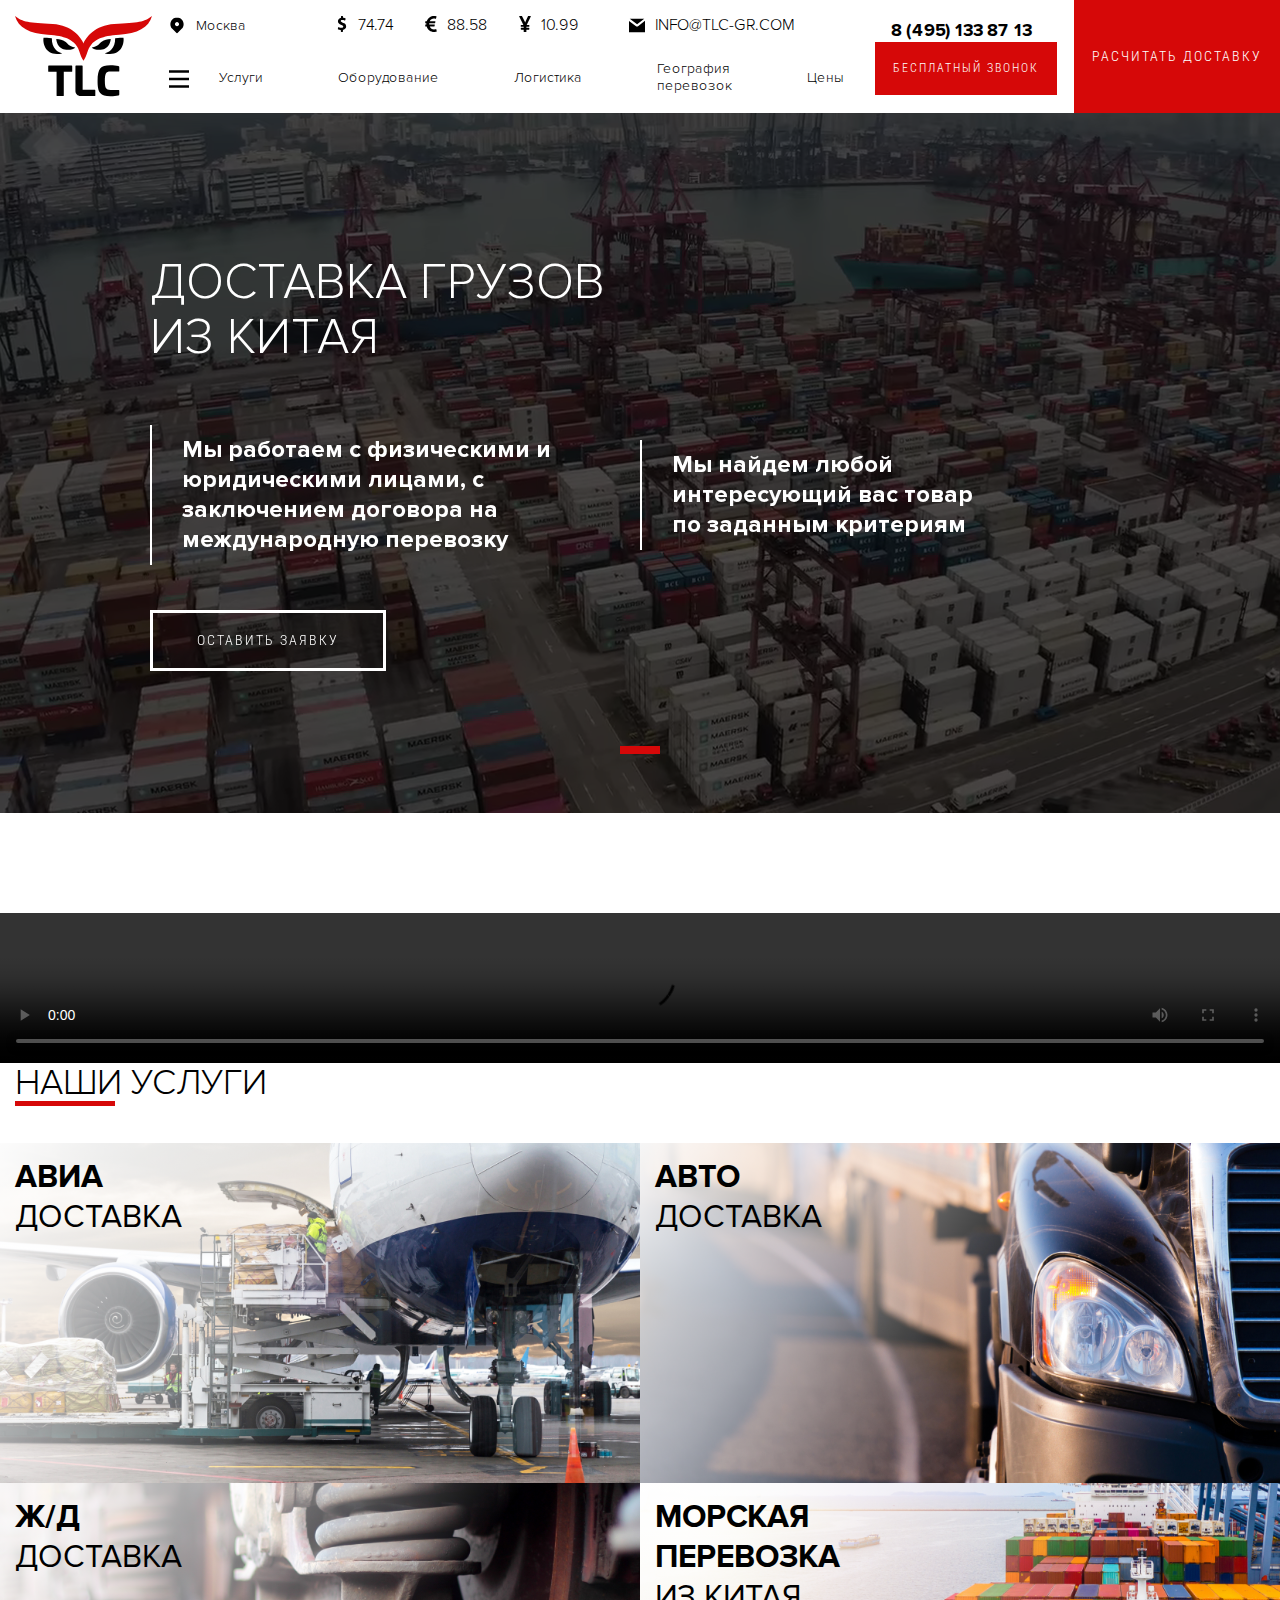
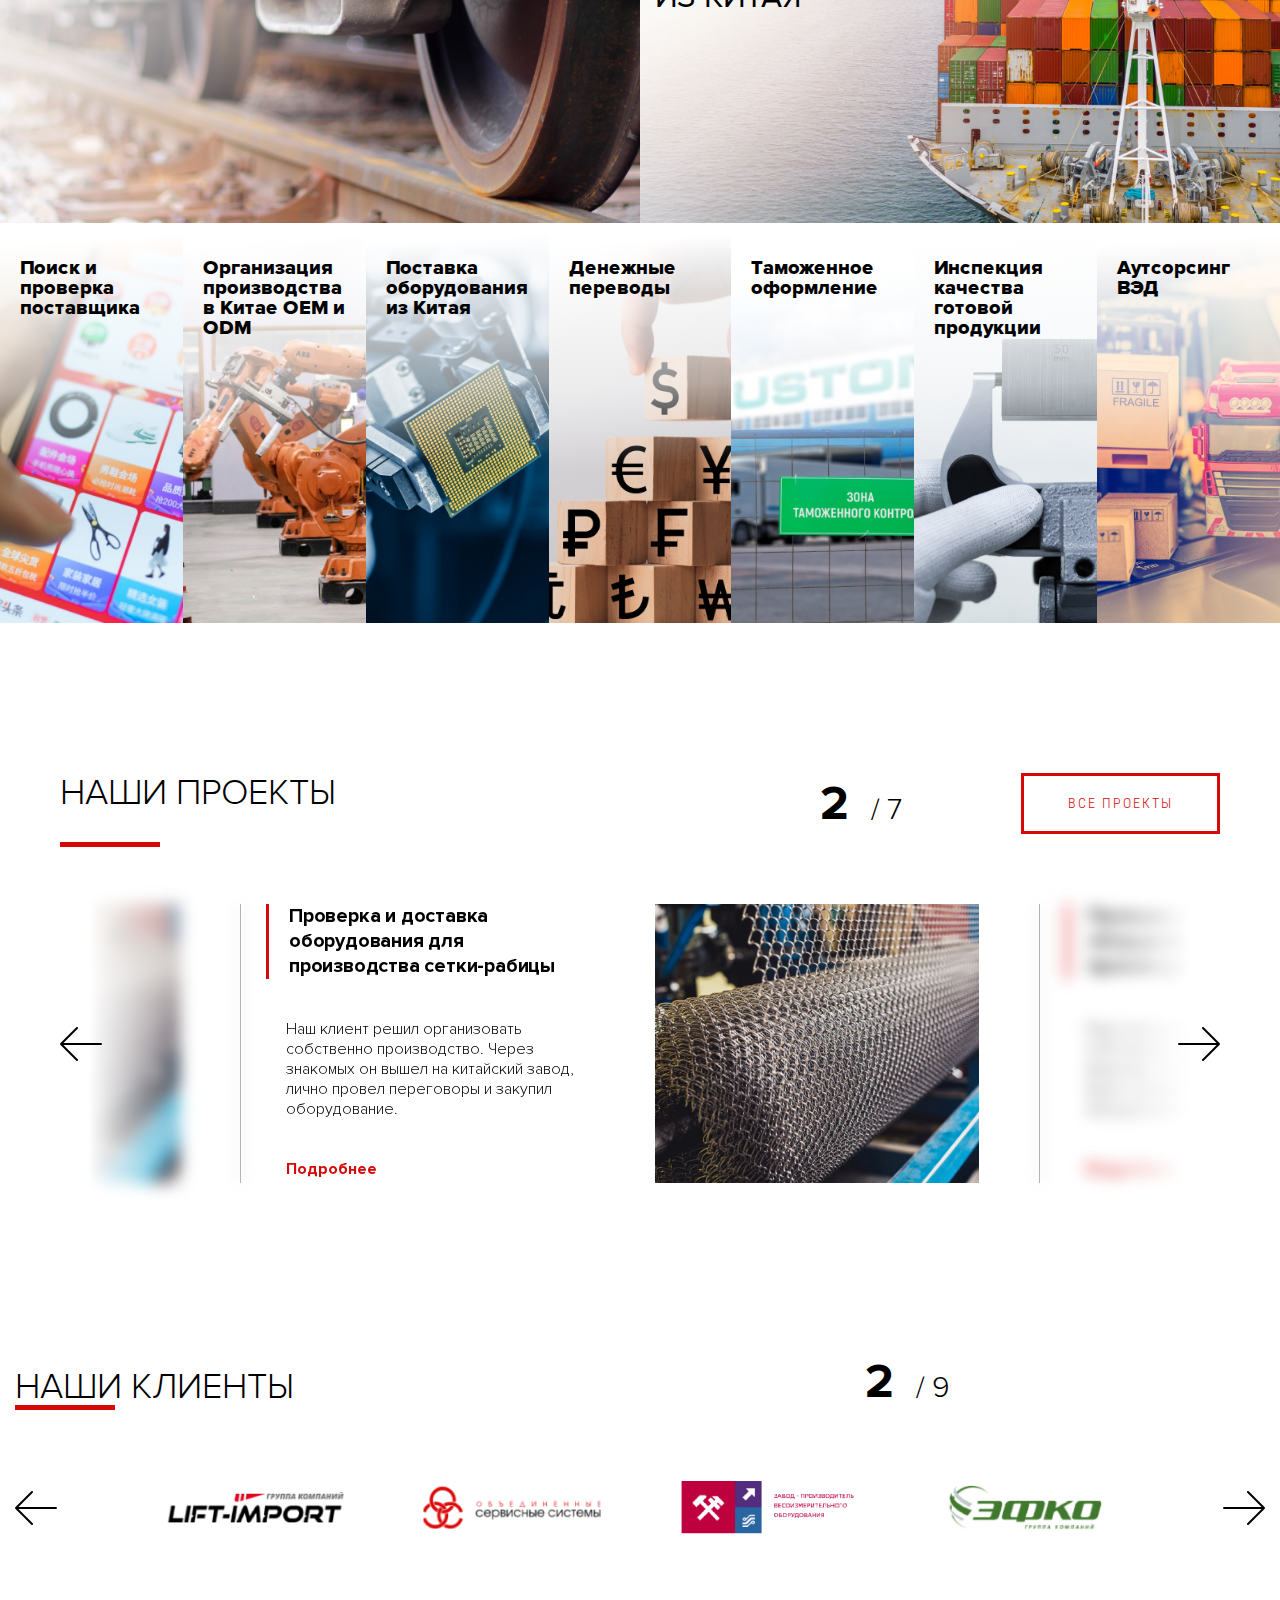
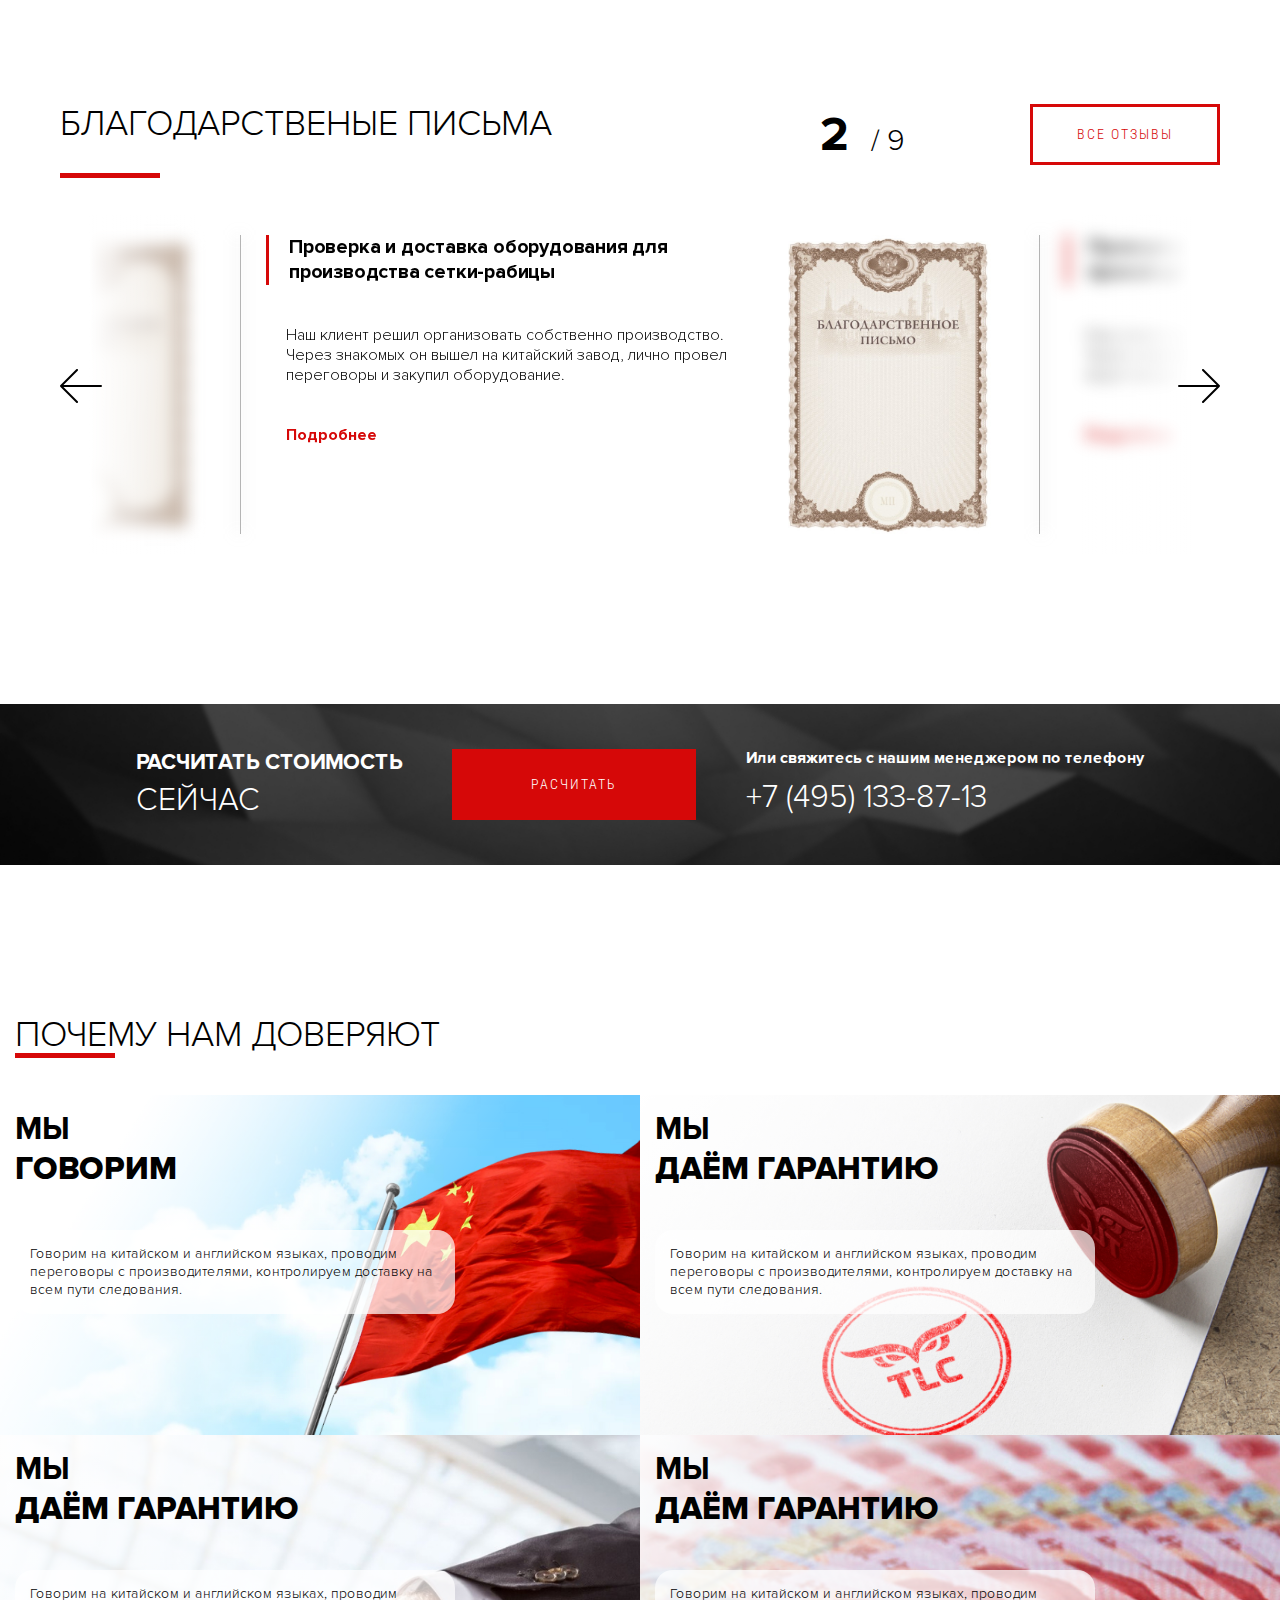
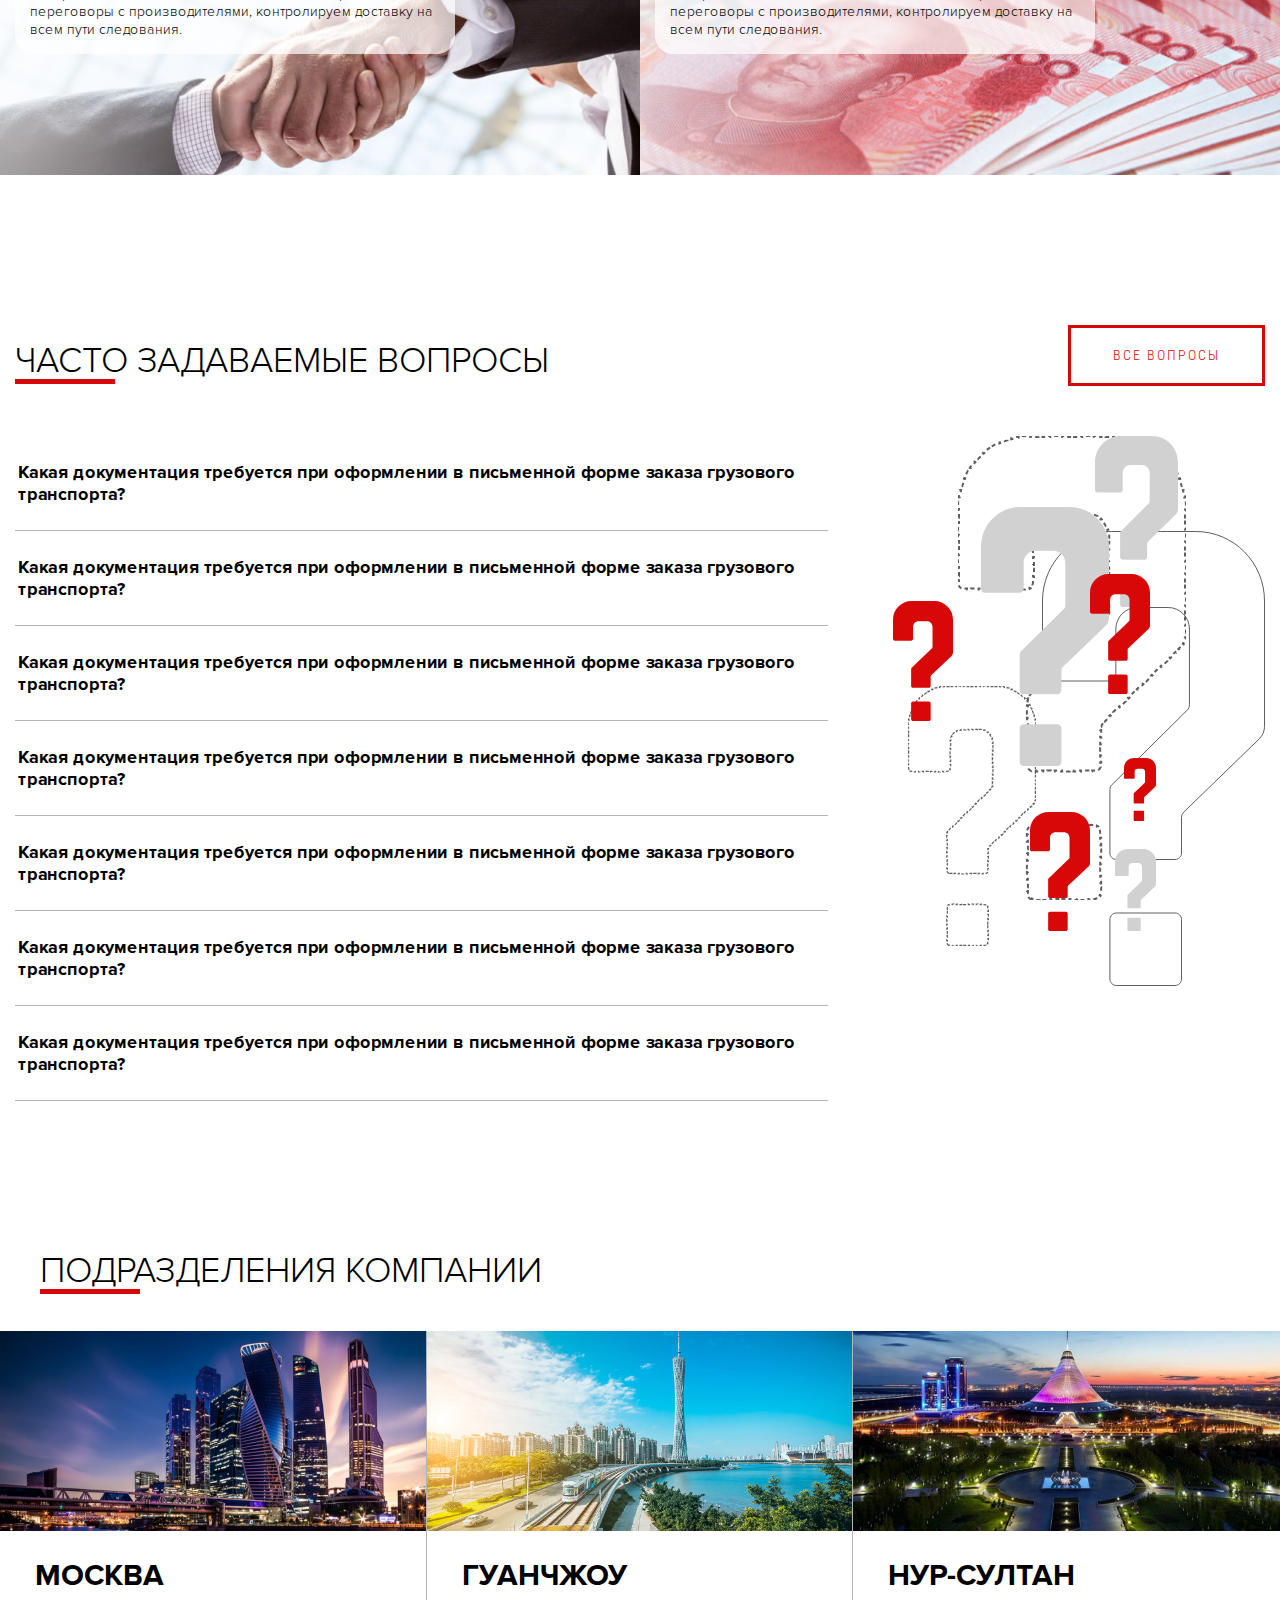
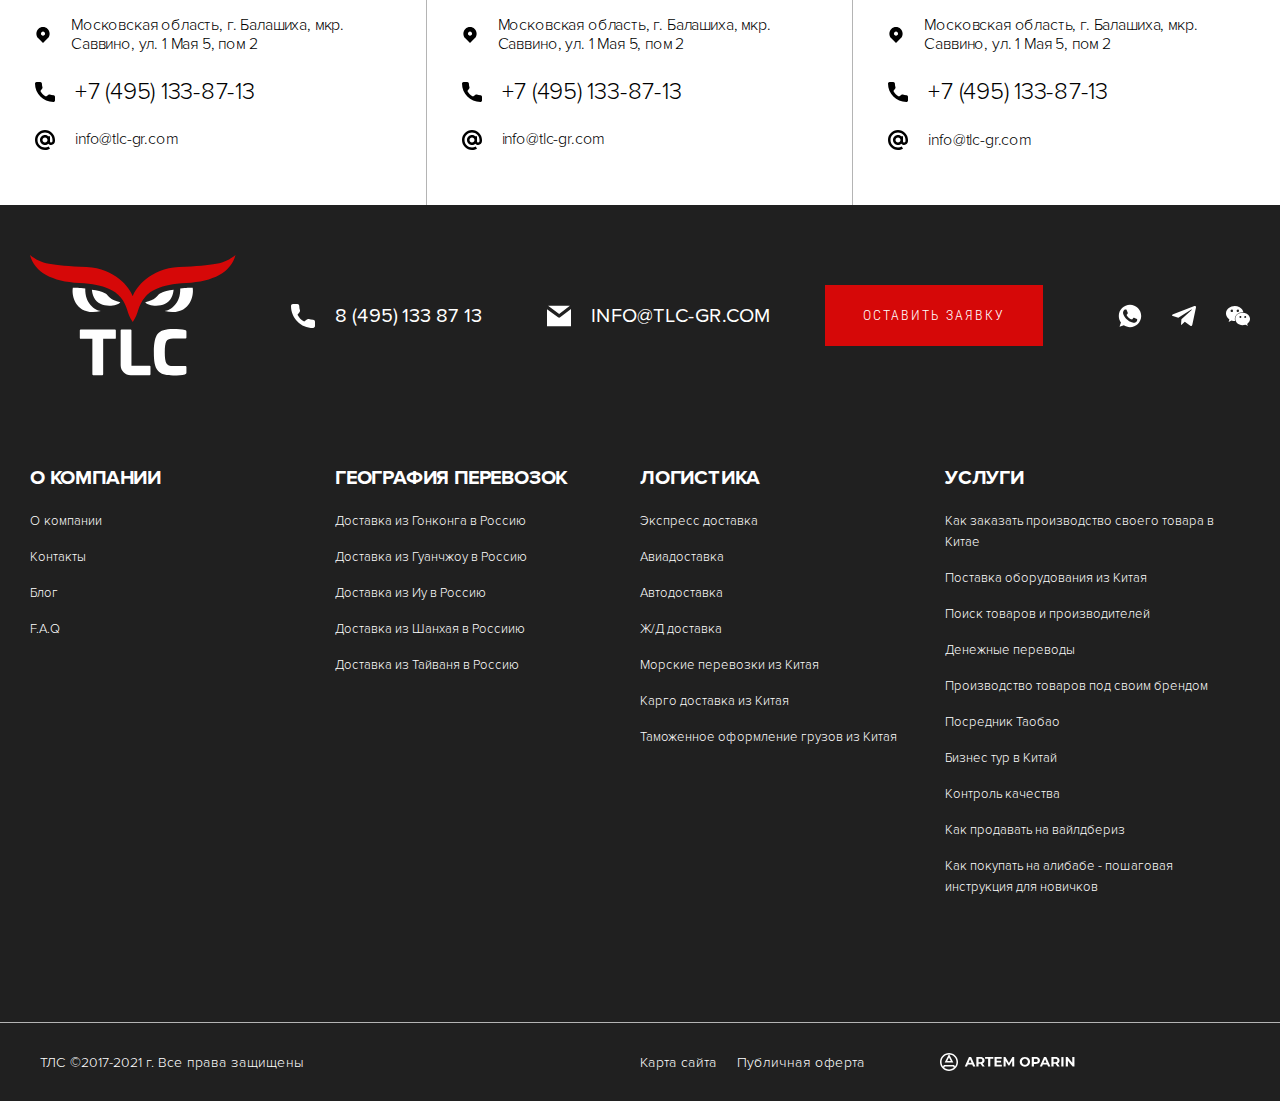
==== commit 986b91e3: "pravki" ====
--- a/index.html
+++ b/index.html
@@ -155,6 +155,7 @@
                 <div class="banner__img">
                   <video preload="auto" autoplay="true" loop="true" muted="muted">
                     <source src="img/video.MP4" type="video/mp4">
+                    <source src="img/video.webm" type="video/webm">
                   </video>
                 </div>
               </div>
--- a/main.css
+++ b/main.css
@@ -1 +1 @@
-@import url(https://fonts.googleapis.com/css2?family=Roboto+Condensed:wght@300;400&display=swap);@font-face{font-family:Proxima Nova;src:url(fonts/ProximaNova-Regular.eot);src:local("../fonts/ProximaNova-Regular"),local("../fonts/ProximaNova-Regular"),url(fonts/ProximaNova-Regular.eot?#iefix) format("embedded-opentype"),url(fonts/ProximaNova-Regular.woff) format("woff"),url(fonts/ProximaNova-Regular.ttf) format("truetype");font-weight:400;font-style:normal;font-display:swap}@font-face{font-family:Proxima Nova;src:url(fonts/ProximaNova-Light.eot);src:local("../fonts/ProximaNova-Light"),local("../fonts/ProximaNova-Light"),url(fonts/ProximaNova-Light.eot?#iefix) format("embedded-opentype"),url(fonts/ProximaNova-Light.woff) format("woff"),url(fonts/ProximaNova-Light.ttf) format("truetype");font-weight:300;font-style:normal;font-display:swap}@font-face{font-family:Proxima Nova;src:url(fonts/ProximaNova-Bold.eot);src:local("../fonts/ProximaNova-Bold"),local("../fonts/ProximaNova-Bold"),url(fonts/ProximaNova-Bold.eot?#iefix) format("embedded-opentype"),url(fonts/ProximaNova-Bold.woff) format("woff"),url(fonts/ProximaNova-Bold.ttf) format("truetype");font-weight:700;font-style:normal;font-display:swap}@font-face{font-family:Proxima Nova;src:url(fonts/ProximaNova-ExtraBld.eot);src:local("../fonts/ProximaNova-ExtraBld"),local("../fonts/ProximaNova-ExtraBold"),url(fonts/ProximaNova-ExtraBld.eot?#iefix) format("embedded-opentype"),url(fonts/ProximaNova-ExtraBld.woff) format("woff"),url(fonts/ProximaNova-ExtraBld.ttf) format("truetype");font-weight:800;font-style:normal;font-display:swap}*,:after,:before{box-sizing:border-box}ol[class],ul[class]{padding:0}blockquote,body,dd,dl,figcaption,figure,h1,h2,h3,h4,h5,h6,li,ol[class],p,ul[class]{margin:0}body,html{min-height:100vh;scroll-behavior:smooth;text-rendering:optimizeSpeed;line-height:1.5;font-family:Proxima Nova,sans-serif;overflow-x:hidden;background-color:#fff;color:#000;font-size:14px}body.lock,html.lock{overflow:hidden}ol[class],ul[class]{list-style:none}a{color:#000;transition:all .2s}a,a:hover{text-decoration:none}a:hover{color:#d60808}a:not([class]){text-decoration-skip-ink:auto}.footer,.header,main,section{margin:0 auto}section{max-width:1920px;width:100%}img{max-width:100%;display:block}.sidebar-bg{width:100%;height:100%}.sidebar-bg,.sidebar-bg:before{z-index:999;position:fixed;top:0;left:0;right:0;bottom:0;animation:opacity .5s}.sidebar-bg:before{content:"";background:rgba(0,0,0,.5)}footer.blur,header.blur,main.blur{filter:blur(15px)}button,input,select,textarea{font:inherit;color:#000}button,button:active,button:focus,button:hover,input,input:active,input:focus,input:hover,textarea,textarea:active,textarea:focus,textarea:hover{cursor:pointer;border:none;outline:none}button,button:active,button:focus,button:hover{-webkit-appearance:none;-moz-appearance:none;appearance:none}textarea{resize:none}@media(prefers-reduced-motion:reduce){*{animation-duration:.01ms!important;animation-iteration-count:1!important;transition-duration:.01ms!important;scroll-behavior:auto!important}}a.added_to_cart.wc-forward{display:none}.wpcf7 .ajax-loader{display:none!important}.wl-button__remove{position:absolute;top:20px!important;right:26px!important;display:block;width:20px!important;height:20px!important;color:#6d6d6d;fill:#6d6d6d;background-color:transparent!important;border-radius:50%;z-index:100}@media(max-width:767px){.wl-button__remove{right:10px!important}}.wpcf7 form.aborted .wpcf7-response-output,.wpcf7 form.failed .wpcf7-response-output,.wpcf7 form.invalid .wpcf7-response-output,.wpcf7 form.sent .wpcf7-response-output,.wpcf7 form.spam .wpcf7-response-output,.wpcf7 form.unaccepted .wpcf7-response-output,div.wpcf7 .ajax-loader{display:none!important}input[type=number]{-moz-appearance:textfield}input[type=number]:focus,input[type=number]:hover{-moz-appearance:number-input}input[type=number]::-webkit-inner-spin-button,input[type=number]::-webkit-outer-spin-button{-webkit-appearance:none;margin:0}.animationShow{animation:showTabs .6s}.animationHide{animation:hideTabs .6s}@keyframes showTabs{0%{opacity:0}to{opacity:1}}@keyframes hideTabs{0%{opacity:1}to{opacity:0}}@keyframes bot-to-top{0%{opacity:0;transform:translateY(700px)}to{opacity:1;transform:translateY(0)}}@keyframes top-to-bot{0%{opacity:0;transform:translateY(-700px)}to{opacity:1;transform:translateY(0)}}.animation-r-to-l{animation-name:opacity;animation-duration:.3s}@keyframes r-to-l{0%{opacity:0;transform:translateX(360px)}to{opacity:1;transform:translateX(0)}}@keyframes l-to-r{0%{opacity:0;transform:translateX(-360px)}to{opacity:1;transform:translateX(0)}}@keyframes l-to-r-fix{0%{opacity:0;transform:translateX(0)}to{opacity:1;transform:translateX(1000px)}}@keyframes opacity{0%{opacity:0}to{opacity:1}}@keyframes rotate360{0%{transform:rotate(0)}to{transform:rotate(1turn)}}@keyframes shake-hard{2%{transform:translate(10px,-5px) rotate(-.5deg)}4%{transform:translate(4px,1px) rotate(.5deg)}6%{transform:translate(10px,9px) rotate(2.5deg)}8%{transform:translate(7px,7px) rotate(3.5deg)}10%{transform:translate(10px) rotate(.5deg)}12%{transform:translate(-3px,-4px) rotate(.5deg)}14%{transform:translate(-4px,-2px) rotate(-.5deg)}16%{transform:translate(8px,7px) rotate(3.5deg)}18%{transform:translate(-8px,-3px) rotate(.5deg)}20%{transform:translate(2px,-7px) rotate(-2.5deg)}22%{transform:translate(6px,1px) rotate(-1.5deg)}24%{transform:translate(1px,1px) rotate(-2.5deg)}26%{transform:translate(-1px,10px) rotate(2.5deg)}28%{transform:translate(10px,-1px) rotate(3.5deg)}30%{transform:translate(-8px,-2px) rotate(2.5deg)}32%{transform:translate(7px) rotate(3.5deg)}34%{transform:translate(-1px,-3px) rotate(-1.5deg)}36%{transform:translate(-5px,8px) rotate(1.5deg)}38%{transform:translate(8px,5px) rotate(3.5deg)}40%{transform:translate(10px,2px) rotate(-1.5deg)}42%{transform:translateY(-1px) rotate(-2.5deg)}44%{transform:translate(-3px,-6px) rotate(.5deg)}46%{transform:translateY(-6px) rotate(-2.5deg)}48%{transform:translate(6px,6px) rotate(-2.5deg)}50%{transform:translate(-3px,9px) rotate(-.5deg)}52%{transform:translate(7px,-3px) rotate(1.5deg)}54%{transform:translate(7px) rotate(1.5deg)}56%{transform:translate(3px,-7px) rotate(.5deg)}58%{transform:translate(2px,-3px) rotate(-2.5deg)}60%{transform:translate(5px,2px) rotate(-2.5deg)}62%{transform:translate(-2px,10px) rotate(-.5deg)}64%{transform:translate(8px,-2px) rotate(3.5deg)}66%{transform:translate(8px,-3px) rotate(1.5deg)}68%{transform:translate(4px,5px) rotate(2.5deg)}70%{transform:translateY(-7px) rotate(2.5deg)}72%{transform:translate(5px,-7px) rotate(1.5deg)}74%{transform:translate(-4px,-2px) rotate(-2.5deg)}76%{transform:translate(-8px,-2px) rotate(1.5deg)}78%{transform:translate(2px,-5px) rotate(.5deg)}80%{transform:translate(-2px,-3px) rotate(.5deg)}82%{transform:translate(-4px,-1px) rotate(-.5deg)}84%{transform:translate(-4px,8px) rotate(.5deg)}86%{transform:translate(3px,5px) rotate(-.5deg)}88%{transform:translate(6px,-4px) rotate(3.5deg)}90%{transform:translate(-8px,3px) rotate(-.5deg)}92%{transform:translate(-5px,3px) rotate(-2.5deg)}94%{transform:translate(10px,2px) rotate(1.5deg)}96%{transform:translate(-8px,6px) rotate(-2.5deg)}98%{transform:translate(10px,9px) rotate(1.5deg)}0%,to{transform:translate(0) rotate(0)}}.title{font-weight:300;font-size:40px;line-height:49px;position:relative;margin-bottom:55px}.title:before{content:"";position:absolute;left:0;bottom:-3px;width:100px;height:5px;background-color:#d60808}.title-pl{margin-left:55px}.title-center{text-align:center;display:flex;align-items:center;justify-content:center;padding-bottom:0}@media(max-width:1599px){.title-pl{margin-left:40px}}@media screen and (max-width:1399px){.title{font-size:36px;line-height:40px;margin-bottom:40px}}@media(max-width:1199px){.title-pl{margin-left:30px}}@media screen and (max-width:991px){.title{font-size:30px;line-height:40px}}@media screen and (max-width:767px){.title{font-size:26px;line-height:30px;margin-bottom:25px}.title-pl{margin-left:15px}}@media screen and (max-width:575px){.title{font-size:20px;line-height:24px}}.subtitle{font-weight:700;font-size:24px;line-height:29px;padding-bottom:20px}@media screen and (max-width:1199px){.subtitle{font-size:22px;line-height:27px;padding-bottom:30px}}@media screen and (max-width:991px){.subtitle{font-size:20px;line-height:24px}}@media screen and (max-width:767px){.subtitle{font-size:18px;line-height:22px}}@media screen and (max-width:575px){.subtitle{font-size:16px;line-height:20px;text-align:center}}.tab{display:none;transform:scale(0);visibility:hidden;opacity:0;transition:all .3s;width:100%;margin-right:0;margin-left:0}.tab.active{animation:showTabs .5s;display:flex;flex-wrap:wrap;visibility:visible;opacity:1;transform:scale(1)}.tab-nav{display:flex;padding-bottom:15px;margin-bottom:15px}.tab-nav__link{font-weight:400;font-size:20px;line-height:30px;margin-right:50px;display:block;position:relative;opacity:.5}.tab-nav__link:last-of-type{margin-right:0}.tab-nav__link.active{font-weight:700;opacity:1}.tab-nav__link.active:before{transform:scale(1)}.tab-subnav{display:flex;margin-bottom:50px;position:relative}.tab-subnav__link{font-size:14px;line-height:24px;padding:6px 17px;background:#fbfbfb;text-transform:uppercase;margin-right:20px}.tab-subnav__link:hover{background:rgba(255,82,25,.7);color:#fff}.tab-subnav__link.active{background:#ff5219;color:#fff}@media screen and (max-width:1199px){.tab-nav__link{font-size:18px;line-height:28px;margin-right:35px}.tab-subnav__link{font-size:13px;line-height:20px;padding:5px 12px;margin-right:18px}}@media screen and (max-width:991px){.tab-nav{padding-bottom:10px;margin-bottom:10px}.tab-nav__link{font-size:18px;line-height:28px;margin-right:30px}.tab-subnav__link{font-size:11px;line-height:17px;padding:3px 8px;margin-right:15px}}@media screen and (max-width:767px){.tab-nav__link{font-size:14px;line-height:20px;margin-right:18px}.tab-subnav{margin-bottom:20px}.tab-subnav__link{font-size:10px;line-height:15px;padding:3px 5px;margin-right:10px}}@media screen and (max-width:575px){.tab-nav{flex-wrap:wrap;display:flex}.tab-nav__link{font-size:14px;line-height:20px;margin-right:15px;margin-bottom:15px}.tab-nav__link:last-child,.tab-nav__link:last-of-type{margin-right:0}.tab-subnav{flex-wrap:wrap;display:flex}.tab-subnav__link{font-size:9px;line-height:15px;padding:3px 5px;margin-right:9px;margin-bottom:10px}.tab-subnav__link:last-child,.tab-subnav__link:last-of-type{margin-right:0}}.board-video{display:flex;align-items:center}.board-video>video{width:100%;height:100%;max-height:760px;object-fit:cover}.board-video__board{justify-content:space-between}.board-video__content{width:100%}.board-video__content>iframe{width:100%;height:100%;min-height:350px;border:none}.video{position:relative;width:100%;height:0;padding-bottom:56.25%;background-color:#000}.video__link,.video__media{position:absolute;top:0;left:0;width:100%;height:100%}.video__media{border:none}.video__button{position:absolute;top:50%;left:50%;z-index:1;display:none;padding:0;width:68px;height:48px;border:none;background-color:transparent;transform:translate(-50%,-50%);cursor:pointer}.video__button:focus{outline:none}.video__button-shape{fill:#212121;fill-opacity:.8}.video__button-icon{fill:#fff}.video:hover .video__button-shape,.video__button:focus .video__button-shape{fill:red;fill-opacity:1}.video--enabled{cursor:pointer}.video--enabled .video__button{display:block}@media screen and (max-width:1440px){.board-video__content>iframe{min-height:calc(29.04903px + 22.28826vw)}}@media screen and (max-width:767px){.board-video__content>iframe{min-height:300px}}.swiper-banner,.swiper-client,.swiper-container,.swiper-letter,.swiper-news,.swiper-process,.swiper-project,.swiper-tags,.swiper-tags-2{margin-left:auto;margin-right:auto;position:relative;overflow:hidden;list-style:none;padding:0;z-index:1;width:100%;height:100%}.swiper-client{width:77%}.swiper-client .swiper-wrapper{align-items:center}.swiper-tags,.swiper-tags-2{width:95%}.swiper-letter,.swiper-process,.swiper-project{position:relative}.swiper-letter:after,.swiper-letter:before,.swiper-process:after,.swiper-process:before,.swiper-project:after,.swiper-project:before{content:"";position:absolute;top:0;width:400px;height:100%;background:linear-gradient(90deg,#fff 44.47%,hsla(0,0%,100%,0));z-index:10}.swiper-letter:before,.swiper-process:before,.swiper-project:before{left:0}.swiper-letter:after,.swiper-process:after,.swiper-project:after{right:0;transform:rotate(180deg)}@media(max-width:1599px){.swiper-letter:after,.swiper-letter:before,.swiper-process:after,.swiper-process:before,.swiper-project:after,.swiper-project:before{width:300px}}@media(max-width:1399px){.swiper-letter:after,.swiper-letter:before,.swiper-process:after,.swiper-process:before,.swiper-project:after,.swiper-project:before{width:200px}}@media(max-width:1199px){.swiper-letter:after,.swiper-letter:before,.swiper-process:after,.swiper-process:before,.swiper-project:after,.swiper-project:before{width:100px}}@media(max-width:991px){.swiper-letter:after,.swiper-letter:before,.swiper-process:after,.swiper-process:before,.swiper-project:after,.swiper-project:before{content:"";display:none}.swiper-process{width:80%}}@media(max-width:479px){.swiper-process{width:70%}}.swiper-banner .swiper-slide-active .banner__title{animation:top-to-bot .4s ease-in-out}.swiper-banner .swiper-slide-active .banner__content{animation:l-to-r .4s ease-in-out}.swiper-banner .swiper-slide-active .banner__btn{animation:bot-to-top .4s ease-in-out}@media(max-width:1199px){.swiper-tags,.swiper-tags-2{width:90%}}@media(max-width:767px){.swiper-tags,.swiper-tags-2{width:85%}}.gallery-top{height:520px;width:100%;padding:0}.gallery-top .swiper-slide{background-size:cover;background-position:50%;background-repeat:no-repeat;border-radius:18px}@media screen and (max-width:575px){.gallery-top{width:calc(100% + 30px);margin-left:-15px;margin-right:-15px}}.gallery-thumbs .swiper-slide{margin-top:15px;width:100%;height:100px;opacity:.4;background-size:cover;background-position:50%;background-repeat:no-repeat;border-radius:18px;cursor:pointer}.gallery-thumbs{width:90%;height:auto;margin:auto;box-sizing:border-box;padding:10px 0}.gallery-thumbs .swiper-slide-thumb-active{opacity:1}.swiper-tags:after{content:"";display:block;width:45px;height:100%;position:absolute;top:0;right:-40px;z-index:1000;background:#fff;background:-moz-linear-gradient(90deg,hsla(0,0%,100%,0) 0,#fff 61%);background:-webkit-linear-gradient(90deg,hsla(0,0%,100%,0),#fff 61%);background:linear-gradient(90deg,hsla(0,0%,100%,0),#fff 61%);filter:progid:DXImageTransform.Microsoft.gradient(startColorstr="#ffffff",endColorstr="#ffffff",GradientType=1)}.swiper-container-tags,.swiper-container-tags-2,.swiper-container-tags-3{padding:0 15px;width:95%}.swiper-container-tags-2:after,.swiper-container-tags-3:after,.swiper-container-tags:after{content:"";display:block;width:45px;height:100%;position:absolute;top:0;right:0;z-index:1000;background:#fff;background:-moz-linear-gradient(90deg,hsla(0,0%,100%,0) 0,#fff 61%);background:-webkit-linear-gradient(90deg,hsla(0,0%,100%,0),#fff 61%);background:linear-gradient(90deg,hsla(0,0%,100%,0),#fff 61%);filter:progid:DXImageTransform.Microsoft.gradient(startColorstr="#ffffff",endColorstr="#ffffff",GradientType=1)}@media screen and (max-width:991px){.swiper-container-tags,.swiper-container-tags-2,.swiper-container-tags-3{padding:0 15px;width:90%}}.swiper-slide__wauto{text-align:center;width:auto!important}.swiper-button-prev,.swiper-container-rtl .swiper-button-next{left:34px}.swiper-container-vertical>.swiper-wrapper{flex-direction:column}.swiper-container-multirow-column>.swiper-wrapper{flex-wrap:wrap;flex-direction:row}.swiper-button-disabled{opacity:.3!important;cursor:not-allowed!important}.swiper-pagination-bullets{position:relative!important;display:flex;align-items:center;z-index:25}.swiper-pagination-bullet{width:20px;height:4px;background:#fff;display:inline-block;border-radius:0;z-index:25;transition:all .3s;margin-right:25px!important;opacity:1}.swiper-pagination-bullet:last-child,.swiper-pagination-bullet:last-of-type{margin-right:0!important}.swiper-pagination-bullet.swiper-pagination-bullet-active{transition:all .3s;background:#d60808;transform:scale(2);opacity:1}.swiper-pagination-fraction{font-weight:300;font-size:30px;line-height:37px}.swiper-pagination-fraction .swiper-pagination-current{font-weight:700;font-size:48px;line-height:58px;margin-right:15px}@media(max-width:575px){.swiper-pagination-fraction{font-weight:300;font-size:20px;line-height:30px}.swiper-pagination-fraction .swiper-pagination-current{font-weight:700;font-size:34px;line-height:38px;margin-right:15px}}.btn{font-family:Roboto Condensed,sans-serif;display:inline-flex;justify-content:center;align-items:center;text-align:center;letter-spacing:2px;text-transform:uppercase;font-weight:300;font-size:14px;line-height:15px;transition:all .2s;cursor:pointer;background:transparent;border:3px solid #d60808;color:#fff;background:#d60808}.btn.active,.btn:hover{background:red;border:3px solid red;color:#fff;box-shadow:0 6px 20px rgba(255,92,92,.7)}.btn-border-white{background:transparent;border:3px solid #fff}.btn-border-white.active,.btn-border-white:hover{border:3px solid red}.btn-border-red{background:transparent;border:3px solid #d60808;color:#d60808}.btn-border-red.active,.btn-border-red:hover{border:3px solid #d60808;background:#d60808;color:#fff}.form__select{border:none;border-bottom:1px solid #b4b4b4;padding:10px 0;font-size:16px;line-height:24px;cursor:pointer}.form__select::placeholder{font-size:16px;line-height:24px}.form__select:hover{border-bottom:1px solid #7ccc84}.form__select:active,.form__select:focus{border-bottom:1px solid #429f36}.form__input{display:flex;justify-content:center;align-items:center;padding:13px;border:1px solid rgba(0,0,0,.3);text-align:center;transition:all .3s;width:100%;background:#fff}.form__input::placeholder{font-weight:300;font-size:14px;line-height:24px;text-align:center}.form__input:hover{border:1px solid rgba(0,0,0,.6)}.form__input:active,.form__input:focus{border:1px solid #000}.form__sign{padding-bottom:250px}.form-tab{display:flex;justify-content:space-around;margin-bottom:20px}.form-tab__link{font-size:14px;line-height:24px;opacity:.4}.form-tab__link.active{opacity:1}.form__link{display:flex;justify-content:center;margin-top:30px;font-weight:500;font-size:14px;line-height:18px;margin-bottom:28px}.form__wrapper{box-shadow:0 12px 40px rgba(0,0,0,.25);border-radius:8px}.form__wrapper-short{margin:0 auto;max-width:360px;padding:50px 40px}.form__wrapper-short form input,.form__wrapper-short form textarea{margin-bottom:20px}.form__wrapper-short form label{font-size:10px;line-height:13px;text-align:center;display:flex;margin:-10px 0 20px;padding:0 20px}.form__title{font-weight:600;font-size:18px;line-height:22px}.form__subtitle,.form__title{text-align:center;margin-bottom:20px}.form__subtitle{font-size:12px;line-height:15px;font-weight:400}.form__textarea-short{height:65px}.form__textarea-long{height:140px}.form__upload{display:flex;justify-content:center;align-items:center;text-align:center;font-weight:300;font-size:14px;line-height:18px;color:#473512;opacity:.75;padding:16px!important;border:1px dashed #473512;box-sizing:border-box;border-radius:6px;cursor:pointer;transition:all .3s;margin-bottom:20px}.form__upload:hover{opacity:1}.form-feedback{display:flex;justify-content:space-between;align-items:center;margin-bottom:20px;font-weight:300;font-size:14px;line-height:18px}.form__agreement{font-size:10px;line-height:13px;padding:0 15px 20px}.form__agreement,.form__btn{display:flex;text-align:center}.form__btn{width:100%;justify-content:center;align-items:center;padding:13px}@media screen and (max-width:1199px){.form__input{padding:8px}.form__sign{padding-bottom:150px}}@media screen and (max-width:991px){.form__sign{padding-bottom:100px}.form__wrapper-short{margin:30px auto;max-width:360px;padding:50px}.form__wrapper-short form input,.form__wrapper-short form textarea{margin-bottom:15px}}@media screen and (max-width:767px){.form__sign{padding-bottom:50px}.form__wrapper{box-shadow:none}.form__wrapper-short{margin:25px auto;max-width:360px;padding:0}.form__wrapper-short form input,.form__wrapper-short form textarea{margin-bottom:15px}}.argument{padding-left:55px;display:flex;flex-wrap:wrap;margin-bottom:70px}.argument .title{width:100%}.argument-item{width:33.333%;padding-right:100px;margin-bottom:50px}.argument-item__title{font-weight:600;font-size:22px;line-height:27px;letter-spacing:-.01em;margin-bottom:30px}.argument-item__text{font-weight:300;font-size:16px;line-height:20px}@media(max-width:1399px){.argument{padding-left:15px}.argument-item{padding-right:50px;margin-bottom:40px}.argument-item__title{font-size:20px;line-height:25px;margin-bottom:25px}.argument-item__text{font-size:14px;line-height:17px}}@media(max-width:991px){.argument-item{padding-right:30px;margin-bottom:30px}.argument-item__title{font-size:18px;line-height:20px;margin-bottom:25px}.argument-item__text{font-size:14px;line-height:17px}}@media(max-width:767px){.argument-item{width:50%;padding-right:30px;margin-bottom:30px}.argument-item__title{font-size:16px;line-height:18px;margin-bottom:25px}.argument-item__text{font-size:14px;line-height:17px}}@media(max-width:575px){.argument-item{width:100%;padding-right:15px;margin-bottom:30px}.argument-item__title{font-size:16px;line-height:18px;margin-bottom:15px}.argument-item__text{font-size:14px;line-height:17px}}.banner{margin-bottom:100px}.banner__img{position:absolute;top:0;left:0;z-index:-2}.banner__img,.banner__img img,.banner__img video{width:100%;height:100%;object-fit:cover}.banner__img:before{content:"";position:absolute;top:0;left:0;width:100%;height:100%;z-index:0;background:rgba(0,0,0,.7)}.banner-post{margin-top:-83px;z-index:1;position:relative}.banner-pagination{position:absolute;bottom:65px;display:flex;justify-content:center;align-items:center}.banner-slide,.banner-slider{position:relative;height:840px}.banner-slide{display:flex;flex-direction:column;justify-content:center;align-items:flex-start;width:100%;background-repeat:no-repeat;background-position:50%;background-size:cover;padding:150px 235px;color:#fff;z-index:1}.banner-slide a{color:#fff}.banner-nobef .banner-slide:before{content:"";display:none}.banner__title{font-weight:300;font-size:60px;line-height:73px;margin-bottom:100px}.banner__content{display:flex;flex-wrap:wrap;align-items:center;margin-bottom:60px}.banner__item{width:50%;font-weight:700;font-size:28px;line-height:34px}.banner__item,.banner__item-auto{padding:10px 60px 10px 30px;border-left:2px solid #fff}.banner__item-auto{width:auto;display:flex;flex-direction:column;color:#fff}.banner__item-auto p{font-weight:700;font-size:28px;line-height:34px}.banner__item-auto span{font-weight:300;font-size:60px;line-height:73px}.banner__btn{padding:20px 44px}@media(max-width:1799px){.banner-slider{height:800px}.banner-slide{height:800px;padding:135px 200px}.banner__title{font-size:55px;line-height:63px;margin-bottom:75px}.banner__content{margin-bottom:50px}.banner__item{font-size:26px;line-height:32px}}@media(max-width:1599px){.banner-slider{height:750px}.banner-slide{height:750px;padding:105px 175px}.banner__title{font-size:50px;line-height:55px;margin-bottom:60px}.banner__content{margin-bottom:45px}.banner__item{font-size:24px;line-height:30px}.banner__item-auto p{font-size:24px;line-height:28px}.banner__item-auto span{font-size:46px;line-height:54px}}@media(max-width:1399px){.banner-slider{height:700px}.banner-slide{height:700px;padding:100px 150px}.banner__title{font-size:50px;line-height:55px;margin-bottom:60px}.banner__content{margin-bottom:45px}.banner__item{font-size:24px;line-height:30px}.banner__item-auto p{font-size:20px;line-height:24px}.banner__item-auto span{font-size:30px;line-height:40px}}@media(max-width:1199px){.banner-slider{height:650px}.banner-slide{height:650px;padding:75px 30px}.banner__title{font-size:40px;line-height:42px;margin-bottom:50px}.banner__content{margin-bottom:40px}.banner__item{font-size:22px;line-height:26px}.banner__item-auto p{font-size:18px;line-height:24px}.banner__item-auto span{font-size:26px;line-height:40px}}@media(max-width:991px){.banner-slider{height:600px}.banner-slide{height:600px;padding:75px 15px}.banner__title{font-size:30px;line-height:30px;margin-bottom:40px}.banner__content{margin-bottom:30px}.banner__item{font-size:18px;line-height:20px}}@media(max-width:767px){.banner{margin-bottom:75px}.banner__title{font-size:30px;line-height:30px;margin-bottom:40px}.banner__content{margin-bottom:30px}.banner__item{line-height:17px;padding:10px 15px}.banner__btn,.banner__item{font-size:14px}}@media(max-width:575px){.banner{margin-bottom:50px}.banner__content{flex-wrap:wrap}.banner__title{font-size:20px;margin-bottom:30px}.banner__item{width:100%}.banner-pagination{bottom:20px}}body.blog{margin-bottom:0!important;padding:0!important;display:block!important}.blog{margin-bottom:200px;padding-left:55px;display:flex;flex-wrap:wrap}.blog .title{width:100%}.blog-item{margin-bottom:50px;display:block;width:calc(25% - 55px);margin-right:55px;border-bottom:1px solid #efefef;transition:all .3s}.blog-item:hover{color:#000}.blog-item:hover .blog-item__name{color:#d60808}.blog-item:hover .blog-item__img img{transform:scale(1.2)}.blog-item__img{max-height:300px;width:100%;overflow:hidden;margin-bottom:25px;transition:inherit}.blog-item__img img{transition:inherit;width:100%;height:100%;object-fit:cover}.blog-item__name{transition:inherit;font-weight:600;font-size:22px;line-height:27px;letter-spacing:-.01em;margin-bottom:25px;display:block;overflow:hidden;text-overflow:ellipsis;display:-moz-box;-moz-box-orient:vertical;display:-webkit-box;-webkit-box-orient:vertical;box-orient:vertical;-webkit-line-clamp:3;line-clamp:3;height:80px}.blog-item__text{margin-bottom:25px;font-weight:300;font-size:16px;line-height:20px}.blog-item__btn{padding:15px 12px;margin-bottom:30px}@media(max-width:1399px){.blog{padding-left:15px;margin-bottom:150px}.blog-item{width:calc(25% - 15px);margin-right:15px}}@media(max-width:1199px){.blog{margin-bottom:100px}.blog-item{width:calc(33% - 15px)}}@media(max-width:991px){.blog{margin-bottom:75px}.blog-item{width:calc(33% - 15px)}.blog-item__img{max-height:250px;margin-bottom:20px}.blog-item__name{font-size:16px;line-height:20px;margin-bottom:20px;height:60px}.blog-item__text{font-size:14px;line-height:17px;margin-bottom:20px}.blog-item__btn{font-size:14px;padding:13px}}@media(max-width:767px){.blog{margin-bottom:50px}.blog-item{width:calc(50% - 15px)}.blog-item__img{max-height:250px;margin-bottom:20px}.blog-item__name{font-size:16px;line-height:20px;margin-bottom:20px}.blog-item__text{font-size:14px;line-height:17px;margin-bottom:20px}.blog-item__btn{font-size:14px;padding:13px}}@media(max-width:575px){.blog{padding:0 15px}.blog-item{width:100%;margin-right:0;margin-bottom:40px}.blog-item__img{width:calc(100% + 30px);margin-left:-15px;margin-right:-15px}}.banner-delivery{padding:45px 15px;display:flex;justify-content:center;align-items:center;background-size:cover;background-position:50%;background-repeat:no-repeat;margin-bottom:200px}.banner-delivery-nomb{margin-bottom:50px}.banner-delivery__content{max-width:1045px;margin:0 auto;display:flex;padding:0 15px;color:#fff}.banner-delivery__left{padding-right:50px}.banner-delivery__title{font-weight:700;font-size:22px;line-height:27px;padding-bottom:5px}.banner-delivery__subtitle{font-weight:300;font-size:32px;line-height:39px;white-space:nowrap}.banner-delivery__text{font-weight:700;font-size:16px;line-height:19px;padding-bottom:10px}.banner-delivery__text-pr{padding-right:60px}.banner-delivery__link{font-weight:300;font-size:32px;line-height:39px;color:#fff}.banner-delivery__right{padding-left:50px}.banner-delivery__btn{padding:22px 76px}.banner-delivery__btns{display:flex;align-items:center;justify-content:space-between}.banner-delivery__btns>.banner-delivery__btn{white-space:nowrap;width:48%;font-weight:800;font-size:12px;line-height:15px;text-align:center;letter-spacing:.1em}@media(max-width:1399px){.banner-delivery{margin-bottom:150px}.banner-delivery-nomb{margin-bottom:50px}}@media(max-width:1199px){.banner-delivery{margin-bottom:100px}.banner-delivery-nomb{margin-bottom:50px}.banner-delivery__btn{padding:12px 30px}.banner-delivery__right{padding-left:30px}.banner-delivery__left{padding-right:30px}}@media(max-width:991px){.banner-delivery{margin-bottom:75px;padding:30px 15px}.banner-delivery-nomb{margin-bottom:50px}.banner-delivery__btn{padding:12px 30px}.banner-delivery__right{padding-left:15px}.banner-delivery__left{padding-right:15px}.banner-delivery__title{font-size:16px;line-height:20px}.banner-delivery__subtitle{font-size:24px;line-height:28px}.banner-delivery__text{font-size:14px;line-height:17px}.banner-delivery__link{font-size:24px;line-height:28px}}@media(max-width:575px){.banner-delivery{flex-wrap:wrap}.banner-delivery-nomb{margin-bottom:50px}.banner-delivery__btn{padding:15px;width:100%}.banner-delivery__content{flex-wrap:wrap;text-align:center;padding:0}.banner-delivery__right{width:100%;padding-left:0}.banner-delivery__left{width:100%;padding-right:0}.banner-delivery__subtitle,.banner-delivery__text,.banner-delivery__title{margin-bottom:10px}.banner-delivery__link{font-size:24px;line-height:28px}}.banner-compare{padding:45px 15px;display:flex;justify-content:center;align-items:center;background-size:cover;background-position:50%;background-repeat:no-repeat;margin-bottom:200px}.banner-compare__content{max-width:1045px;width:100%;margin:0 auto;display:flex;color:#fff;align-items:center}.banner-compare__text{width:50%;padding-right:15px}.banner-compare__btns{width:50%;padding-left:15px;display:flex;align-items:center;justify-content:space-between}.banner-compare__btn{width:48%;padding:22px;font-weight:800;font-size:12px;line-height:15px;text-align:center;letter-spacing:.1em}.banner-compare__title{font-weight:700;font-size:22px;line-height:27px}.banner-compare__subtitle{font-weight:300;font-size:32px;line-height:39px}@media(max-width:1399px){.banner-compare{margin-bottom:150px}}@media(max-width:991px){.banner-compare{margin-bottom:75px}.banner-compare__btns{flex-wrap:wrap}.banner-compare__btn{margin-bottom:15px;width:100%}.banner-compare__text{align-items:center}.banner-compare__title{font-size:18px;line-height:27px}.banner-compare__subtitle{font-weight:300;font-size:24px;line-height:39px}}@media(max-width:575px){.banner-compare{margin-bottom:50px;padding:40px 15px 25px}.banner-compare__content{flex-wrap:wrap}.banner-compare__text{width:100%;padding-right:0}.banner-compare__btns{width:100%;padding-left:0}.banner-compare__title{text-align:center}.banner-compare__subtitle{text-align:center;line-height:24px;margin-bottom:20px}}.banner-faq{padding:45px 15px;background-position:50%;background-repeat:no-repeat;background-size:cover;justify-content:center;color:#fff;margin-bottom:200px}.banner-faq,.banner-faq__content{width:100%;display:flex;align-items:center}.banner-faq__content{max-width:1600px}.banner-faq__left{width:25%}.banner-faq__title{font-weight:700;font-size:22px;line-height:27px}.banner-faq__subtitle{font-weight:300;font-size:36px;line-height:44px}.banner-faq__form{width:75%}.banner-faq__form form{width:100%}.banner-faq__form form,.banner-faq__form form>p{display:flex;justify-content:space-between;align-items:center}.banner-faq__form form>p{margin-right:15px}.banner-faq__form form>p>*{width:30%;min-height:60px;display:flex;align-items:center}.banner-faq__form form>p>span{display:flex;flex-direction:column}.banner-faq__form form>p>br{display:none}.banner-faq__btn{font-weight:800;font-size:12px;line-height:15px;text-align:center;letter-spacing:.1em}.banner-faq__btn,.banner-faq__input{padding:20px}.banner-faq__agreement{font-weight:300;font-size:14px;line-height:17px}@media(max-width:1399px){.banner-faq{margin-bottom:100px}.banner-faq__left{width:auto;padding-right:15px}.banner-faq__form{width:auto}.banner-faq__title{white-space:nowrap;font-size:18px;line-height:24px}.banner-faq__subtitle{white-space:nowrap;font-size:24px;line-height:30px}}@media(max-width:991px){.banner-faq{margin-bottom:75px}.banner-faq__content{flex-wrap:wrap}.banner-faq__left{margin-bottom:20px;width:100%;text-align:center}.banner-faq__form form{flex-wrap:wrap}.banner-faq__form form>p{width:100%;margin:0}.banner-faq__form form>p>*{height:50px;margin-bottom:15px}.banner-faq__form form>p:last-of-type{width:100%;text-align:center;padding:0}}@media(max-width:575px){.banner-faq{margin-bottom:60px}.banner-faq__form form{flex-wrap:wrap}.banner-faq__form form>p{width:100%;margin:0;flex-wrap:wrap}.banner-faq__form form>p>*{width:100%}}@media(min-width:1400px){.container,.container-lg,.container-md,.container-sm,.container-xl,.container-xxl{max-width:1400px!important}}@media(min-width:1920px){.container,.container-lg,.container-md,.container-sm,.container-xl,.container-xxl{max-width:1920px!important}}.catalog{display:flex;flex-wrap:wrap;margin-bottom:200px}.catalog-nomb{margin-bottom:0}.catalog__title{width:100%}.catalog-item{position:relative;justify-content:center;overflow:hidden;transition:all .2s}.catalog-item__form{padding:30px;display:flex;align-items:center;justify-content:center;height:100%;width:100%}.catalog-item__form form{max-width:650px;display:flex;justify-content:space-between;align-items:center;width:100%;flex-wrap:wrap}.catalog-item__form form h3,.catalog-item__form form h4{width:100%}.catalog-item__form form h3{font-weight:700;font-size:22px;line-height:27px}.catalog-item__form form h4{font-weight:300;font-size:36px;line-height:44px;margin-bottom:20px}.catalog-item__form form button,.catalog-item__form form input,.catalog-item__form form p{width:48%;height:60px;margin-bottom:30px}.catalog-item__form form p{font-weight:300;font-size:14px;line-height:17px;display:flex;align-items:center}.catalog-item img{transition:all .4s;position:absolute;top:0;left:0;width:100%;height:100%;z-index:1;object-fit:cover}.catalog-item-big{width:50%;height:440px}.catalog-item-big:before{content:"";position:absolute;z-index:2;top:0;left:0;width:100%;height:100%;background:linear-gradient(123.85deg,#fff -2.6%,hsla(0,0%,100%,.56) 29.09%,hsla(0,0%,100%,0) 60.5%)}.catalog-item__404:before{content:"";display:none}.catalog-item__list{padding-left:55px}.catalog-item__list a.service-nav__link{font-size:16px;line-height:18px;margin-bottom:15px}.catalog-item-small{width:14.2857%;height:500px}.catalog-item-small:before{content:"";position:absolute;z-index:2;top:0;left:0;width:100%;height:100%;background:linear-gradient(176.69deg,#fff 5.31%,hsla(0,0%,100%,.56) 40.97%,hsla(0,0%,100%,0) 60.45%)}.catalog-item__title{display:block;font-size:36px;line-height:40px;right:15px;padding-bottom:40px}.catalog-item__content{position:absolute;top:60px;left:55px;display:block;z-index:10;max-width:440px;right:15px;bottom:15px;margin-bottom:15px}.catalog-item__text{font-weight:300;font-size:18px;line-height:22px;display:block;background-color:hsla(0,0%,100%,.7);padding:15px;border-radius:18px}.catalog-item__text-s{position:absolute;top:35px;left:40px;right:15px;z-index:10;font-weight:800;font-size:20px;line-height:20px}.catalog a.catalog-item:hover img{transform:scale(1.2)}@media(max-width:1799px){.catalog-nomb{margin-bottom:0}.catalog-item__text-s{left:25px;right:25px}}@media(max-width:1599px){.catalog-item__title{font-size:32px}.catalog-item__content{top:40px;left:40px}.catalog-item-big{height:340px}.catalog-item-small{height:400px}.catalog-item__text-s{left:20px;right:20px}}@media(max-width:1399px){.catalog{margin-bottom:150px}.catalog-nomb{margin-bottom:0}.catalog__title{margin-left:15px}.catalog-item__list a.service-nav__link{font-size:14px;line-height:17px;margin-bottom:6px}.catalog-item__list{padding-left:15px}.catalog-item__text{font-size:14px;line-height:18px}.catalog-item__content{top:15px;left:15px}}@media(max-width:1199px){.catalog{justify-content:center;margin-bottom:100px}.catalog-nomb{margin-bottom:0}.catalog-item-small{width:25%}.catalog-item__title{padding-bottom:25px}}@media(max-width:991px){.catalog{justify-content:center;margin-bottom:75px}.catalog-nomb{margin-bottom:0}.catalog-item__form{padding:15px}.catalog-item__form form h3{font-weight:700;font-size:16px;line-height:18px}.catalog-item__form form h4{font-size:24px;line-height:30px;margin-bottom:15px}.catalog-item__form form button,.catalog-item__form form input,.catalog-item__form form p{height:40px;margin-bottom:15px}.catalog-item__form form p{font-size:12px;line-height:15px}.catalog-item__text-s{top:15px;left:15px;right:15px;font-size:14px;line-height:17px}.catalog-item-small{width:25%}.catalog-item__content{top:15px;left:15px}.catalog-item__title{font-size:20px;line-height:24px}.catalog-item-big{height:250px}.catalog-item-small{height:300px}}@media(max-width:767px){.catalog-item__title{padding-bottom:10px}}@media(max-width:575px){.catalog-item{width:100%}.catalog-item-small{height:200px}.catalog-item__title{padding-bottom:10px}}.client{margin-bottom:200px}.client-mbfix{margin-bottom:130px}.client-header{justify-content:space-between;padding:0 60px}.client-header,.client-nav{display:flex;align-items:center}.client-nav{width:400px;margin-bottom:50px}.client-next,.client-prev{position:absolute;top:calc(50% - 16px);z-index:1000}.client-next{right:60px}.client-prev{left:60px;transform:rotate(180deg)}.client-slider{position:relative}.client__img{padding:20px;display:block;transition:all .3s}.client__img img{object-fit:contain}.client__img:hover{transform:scale(1.1)}@media(max-width:1399px){.client{margin-bottom:150px}.client-header{padding:0 15px;flex-wrap:wrap}.client-prev{left:15px}.client-next{right:15px}.client-mbfix{margin-bottom:70px}}@media(max-width:991px){.client{margin-bottom:100px}.client-mbfix{margin-bottom:50px}.client__img{padding-right:10px}.client-nav{width:auto}}.company{display:flex;flex-wrap:wrap}.company__title{width:100%}.company-item{width:33.333333333%;border-right:1px solid #b4b4b4}.company-item:last-child{border-right:none}.company-item__info{padding:40px 50px 0}.company-item__name{display:block;font-weight:700;font-size:40px;line-height:40px;margin-bottom:30px}.company-item__text{font-weight:300;font-size:16px;line-height:19px;letter-spacing:-.01em;display:flex;align-items:center;margin-bottom:30px;max-width:350px}.company-item__text img{margin-right:20px}.company-item__text-b{max-width:350px;display:flex;align-items:center;font-weight:300;font-size:28px;line-height:34px;letter-spacing:-.01em;margin-bottom:30px}.company-item__text-b img{margin-right:20px}@media(max-width:1399px){.company-item__info{padding:30px 35px}.company-item__name{font-size:30px;line-height:30px;margin-bottom:25px}.company-item__text{margin-bottom:25px}.company-item__text-b{font-size:24px;line-height:26px;margin-bottom:25px}}@media(max-width:1199px){.company-item__info{padding:25px 15px}.company-item__name{font-size:24px;line-height:26px;margin-bottom:25px}.company-item__text{margin-bottom:25px}.company-item__text-b{font-size:20px;line-height:22px;margin-bottom:25px}}@media(max-width:991px){.company-item__name{font-size:20px;line-height:22px}.company-item__text{font-size:14px;line-height:17px}}@media(max-width:767px){.company-item,.company-item__img{width:100%}.company-item__img img{width:100%;object-fit:cover}}.contacts{flex-direction:column;width:100%;display:flex}.contacts .title{margin-left:55px}.contacts-item{display:flex;width:100%;border-top:1px solid #efefef}.contacts-item__info{width:25%;border-right:none}.contacts-item__img{width:25%}.contacts-item__img img{height:100%;width:100%;object-fit:cover}.contacts-item__map{width:50%}.contacts-item__map iframe{width:100%;height:100%;border:none}@media(max-width:1399px){.contacts .title{margin-left:15px}}@media(max-width:991px){.contacts-item{flex-wrap:wrap}.contacts-item__info{width:50%;border-right:none}.contacts-item__img{width:50%}.contacts-item__img img{height:100%;width:100%;object-fit:cover}.contacts-item__map{width:100%;min-height:250px}.contacts-item__map iframe{width:100%;height:100%;border:none}}@media(max-width:575px){.contacts-item__info{width:100%;order:2}.contacts-item__img{order:1;width:100%;min-height:250px}.contacts-item__map{order:3}}.delivery{display:flex;flex-wrap:wrap;padding:0 55px}.delivery,.delivery .title{width:100%}.delivery-item{width:25%;padding-right:25px;padding-left:25px;margin-bottom:50px;transition:all .3s;height:auto;display:flex;flex-direction:column}.delivery-item:hover{color:#000}.delivery-item:hover .delivery-item__img img{transform:scale(1.2)}.delivery-item:hover .delivery-item__name{color:#d60808}.delivery-item:nth-of-type(4n){padding-right:0}.delivery-item:first-of-type,.delivery-item:nth-of-type(1n+5){padding-left:0}.delivery-item__img{transition:all .3s;margin-bottom:20px;width:100%;height:300px;overflow:hidden}.delivery-item__img img{transition:all .3s;width:100%;height:100%;object-fit:cover}.delivery-item__name{font-weight:600;font-size:22px;line-height:27px;display:block;margin-bottom:20px}.delivery-item__descr{font-weight:300;font-size:16px;line-height:20px;margin-bottom:20px}.delivery-item__list{display:flex;width:100%;flex-wrap:wrap}.delivery-item__text{width:50%;margin-bottom:14px;padding-left:20px;position:relative;padding-right:10px}.delivery-item__text:before{content:url(img/cal.svg);position:absolute;top:2px;left:0}.delivery-item__price:before{content:url(img/coin.svg)}@media(max-width:1599px){.delivery-item{padding-right:15px;padding-left:15px}.delivery-item__text{font-size:13px}.delivery-item__text:before{top:0}}@media(max-width:1399px){.delivery{padding:0 15px}.delivery-item{width:50%;flex-direction:row;padding:0}.delivery-item__img{width:35%;height:250px}.delivery-item__info{width:65%;padding:0 15px}.delivery-item__text{font-size:13px}.delivery-item__text:before{top:0}}@media(max-width:1199px){.delivery-item{margin-bottom:30px;width:100%;flex-direction:row;padding:0}.delivery-item__img{width:35%;height:250px}.delivery-item__info{width:65%;padding:0 15px}.delivery-item__text{font-size:13px}.delivery-item__text:before{top:0}}@media(max-width:575px){.delivery-item{width:calc(100% + 30px);margin-left:-15px;margin-right:-15px;flex-direction:column}.delivery-item__img,.delivery-item__info{width:100%}}.description{padding:0 55px;margin-bottom:200px}.description__content{display:flex;flex-wrap:wrap;align-items:flex-start}.description__text{width:50%;padding-right:100px;font-weight:300;font-size:16px;line-height:20px}.description__text h1,.description__text h2,.description__text h3,.description__text h4,.description__text h5,.description__text h6{margin-bottom:15px}.description__text h2{margin-top:50px}.description__text h2:first-of-type{margin-top:0}.description__text h3,.description__text h4,.description__text h5,.description__text h6{margin-top:50px}.description__text div,.description__text p{margin-bottom:20px}.description__list{width:50%;max-width:630px;display:flex;flex-wrap:wrap}.description__list a.service-nav__link{width:50%;padding-right:30px;display:flex;font-size:16px;line-height:20px;margin-bottom:25px}@media(max-height:1399px){.description{padding:0 15px;margin-bottom:100px}.description__text{padding-right:50px}}@media(max-width:1199px){.description__list a.service-nav__link{width:50%;padding-right:30px;display:flex;font-size:14px;line-height:18px;margin-bottom:20px}}@media(max-width:991px){.description{margin-bottom:75px}.description__content{flex-wrap:wrap}.description__text{width:100%;font-size:14px;line-height:18px;padding-right:0}.description__list{margin-top:30px;width:100%;max-width:100%}.description__list a.service-nav__link{padding-right:30px;margin-right:0;display:flex;font-size:14px;line-height:18px;margin-bottom:20px}}@media(max-width:575px){.description{margin-bottom:100px}.description__list{margin-top:20px;width:100%;max-width:100%}.description__list a.service-nav__link{width:100%;margin-right:0;margin-bottom:10px}}.faq{margin-bottom:200px;display:flex;flex-wrap:wrap;padding:0 60px}.faq-form{width:30%}.faq-form .faq-img{width:100%}.faq-form form{padding-left:100px;margin-bottom:50px;padding-right:50px}.faq-header{width:100%;display:flex;justify-content:space-between;align-items:center}.faq__btn{padding:20px 42px;margin-bottom:50px}.faq__content{width:70%}.faq-img{height:550px;width:30%;position:relative}.faq-img>img{position:absolute}.faq-img>img:first-of-type{right:0;bottom:0;animation:shake-hard 120s ease-in-out infinite}.faq-img>img:nth-of-type(2){left:80px;bottom:40px;animation:shake-hard 160s ease-in-out infinite}.faq-img>img:nth-of-type(3){left:130px;top:0;animation:shake-hard 180s ease-in-out infinite}.faq-img>img:nth-of-type(4){top:0;right:20%;animation:shake-hard 150s ease-in-out infinite}.faq-img>img:nth-of-type(5){left:35%;bottom:40%;animation:shake-hard 170s ease-in-out infinite}.faq-img>img:nth-of-type(6){right:25%;bottom:10%;animation:shake-hard 190s ease-in-out infinite}.faq-img>img:nth-of-type(7){top:30%;left:15%;animation:shake-hard 210s ease-in-out infinite}.faq-img>img:nth-of-type(8){top:25%;left:60%;animation:shake-hard 230s ease-in-out infinite}.faq-img>img:nth-of-type(9){right:25%;bottom:30%;animation:shake-hard 260s ease-in-out infinite}.faq-img>img:nth-of-type(10){bottom:10%;right:40%;animation:shake-hard 300s ease-in-out infinite}.faq-item{border-bottom:1px solid #b4b4b4}.faq-item__header{font-weight:600;font-size:22px;line-height:27px;letter-spacing:-.01em;margin:25px 20px 25px -20px;padding-left:20px;border-left:3px solid transparent;transition:all .3s;cursor:pointer}.faq-item__header:hover{color:#d60808}.faq-item__header.active{border-left:3px solid #d60808;transform:translateX(20px)}.faq-item__content{margin-bottom:30px;padding-left:20px;font-weight:300;font-size:16px;line-height:20px}.faq-item__content.active{display:block}.faq-item__content.active h2,.faq-item__content.active h3,.faq-item__content.active h4,.faq-item__content.active h5,.faq-item__content.active h6{margin:20px 0}@media(max-width:1599px){.faq-item__header{font-size:20px;line-height:24px}.faq-form{width:30%}.faq-form .faq-img{width:100%}.faq-form form{padding-left:55px;margin-bottom:50px;padding-right:20px}}@media(max-width:1399px){.faq{padding:0 15px;margin-bottom:150px}.faq-item__header{font-size:18px;line-height:22px}.faq-form{width:30%}.faq-form .faq-img{width:100%}.faq-form form{padding-left:30px;margin-bottom:50px;padding-right:0}.faq__content{width:65%}.faq-img{width:35%}}@media(max-width:1199px){.faq{margin-bottom:100px}.faq-item__header{font-size:16px;line-height:20px;margin:15px 15px 15px -20px}.faq-item__content{font-size:14px;line-height:18px;margin-bottom:20px}.faq-form{width:40%}.faq-form .faq-img{width:100%}.faq-form form{margin-bottom:50px}.faq__content{width:60%}.faq-img{width:40%}}@media(max-width:991px){.faq-img{display:none}.faq-header{flex-wrap:wrap;align-items:center}.faq-header .title{margin-right:15px}.faq-form,.faq-nav,.faq__content{width:100%}.faq-form{margin-top:50px;padding:0;display:flex;justify-content:center}.faq-form .faq-img{display:none}.faq-form form{padding:0;max-width:400px;margin-bottom:0}.faq__btn{padding:15px;margin-bottom:40px}}@media(max-width:767px){.faq__btn{margin-bottom:30px}}.footer{background:#202020;display:flex;justify-content:center;flex-wrap:wrap;color:#fff;width:100%}.footer__content{width:100%;max-width:1920px;padding:80px 80px 0}.footer__bottom,.footer__center,.footer__top{display:flex;justify-content:space-between}.footer__text{color:#fff;font-size:28px;line-height:34px;display:flex;align-items:center;padding:0 10px}.footer__text img{margin-right:30px}.footer__top{align-items:center;margin-bottom:90px}.footer__btn{padding:27px 50px}.footer-social{display:flex;align-items:center}.footer-social__link{margin-left:60px}.footer-social__link:hover{transform:scale(1.1)}.footer-menu{width:25%;padding-right:15px}.footer-menu>ul{margin:0!important;padding:0!important}.footer-menu>ul>li{list-style:none;margin-bottom:15px}.footer-menu>ul>li>a{font-weight:300;font-size:14px;line-height:17px;color:#fff}.footer-menu>ul>li>a:hover{color:#d60808}.footer__title{font-weight:600;font-size:22px;line-height:27px;letter-spacing:-.01em;margin-bottom:20px}.footer__center{margin-bottom:60px}.footer__bottom{align-items:center;font-weight:300;font-size:14px;line-height:17px;width:100%;max-width:1920px;padding:30px 80px;border-top:1px solid #b4b4b4}.footer__copy{width:50%}.footer-submenu{display:flex;align-items:center}.footer-submenu>li>a{color:#fff;display:block;margin-right:20px}.footer-submenu>li>a:hover{color:#d60808}.footer-submenu,.footer__oparin{width:25%}.footer__oparin{display:flex;align-items:center}.footer__oparin svg path{transition:all .3s}.footer__oparin:hover svg path{fill:#d60808}@media(max-width:1799px){.footer__text{font-size:26px;line-height:30px}.footer__text img{margin-right:20px}}@media(max-width:1599px){.footer__content{padding:60px 40px}.footer__title{font-size:20px;line-height:24px}.footer__btn{padding:20px 35px}.footer-social__link{margin-left:30px}.footer__bottom{padding:30px 40px}.footer-menu>ul>li>a{font-size:13px;line-height:15px}.footer__text{font-size:22px;line-height:24px}.footer__text img{margin-right:20px}}@media(max-width:1399px){.footer__content{padding:50px 30px}.footer__text{font-size:20px;line-height:22px}}@media(max-width:1199px){.footer__text{font-size:16px;line-height:20px}.footer__title{font-size:16px;line-height:18px}.footer-menu>ul>li{margin-bottom:10px}.footer-menu>ul>li>a{font-size:12px}.footer__btn{padding:20px 10px;font-size:14px}.footer__top{flex-wrap:wrap;margin-bottom:50px}.footer__top>a{width:25%}.footer-social{display:none}.footer-submenu,.footer__copy,.footer__oparin{width:auto}.footer-submenu,.footer__copy{padding-right:15px}}@media(max-width:991px){.footer__text{display:flex;align-items:center;justify-content:center}.footer__text span{display:none}.footer__content{padding:35px 15px}.footer__center{margin-bottom:30px}.footer__bottom{padding:25px 15px}}@media(max-width:767px){.footer-menu{width:50%;margin-bottom:30px}.footer__center{flex-wrap:wrap}.footer__bottom{display:flex;flex-wrap:wrap}.footer__copy{width:100%;text-align:center;order:3;margin-top:20px;padding-right:0}}@media(max-width:575px){.footer-menu{width:100%;padding-right:0}.footer__top a{width:50%}.footer__top a.footer__text{margin-top:25px;order:3}.footer__center{margin-bottom:0}.footer-submenu{width:100%;display:flex;justify-content:space-around}.footer-submenu>li>a{margin-right:0}.footer__oparin{justify-content:center;margin-top:20px;width:100%}}.header{display:flex;justify-content:space-between;align-items:center;width:100%;max-width:1920px}.header__burger{display:none}.header .logo{margin:10px 50px;display:flex;justify-content:center;align-items:center}.header__bottom,.header__top{display:flex;align-items:center;justify-content:space-between}.header__top{padding-bottom:25px;justify-content:flex-start}.header__btn{height:100%;padding:30px;display:flex;max-width:340px;position:relative;font-size:20px;line-height:24px}.header__btn:before{content:"";position:absolute;top:0;left:0;width:100%;height:100%}.header__btn img,.header__btn svg{margin-right:30px}.header-currency{display:flex;margin-right:50px}.header-currency__item{display:flex;align-items:center;font-weight:300;font-size:16px;line-height:19px;margin-right:40px}.header-currency__item img{margin-right:8px;margin-top:-3px}.header-currency__item:last-of-type{margin-right:0}.header__email{display:flex;font-weight:300;font-size:16px;line-height:19px;text-transform:uppercase}.header__email img{margin-right:10px}.header__city{min-width:203px;display:flex;font-weight:300;font-size:14px;line-height:17px}.header__city img{margin-right:11px}.header__content{width:55%}.header-menu{width:calc(100% - 20px);padding:0 60px}.header-menu ul{margin:0!important;padding:0!important;display:flex;align-items:center}.header-menu ul li{list-style:none}.header-menu ul li a{font-weight:300;font-size:16px;line-height:19px;margin-right:75px;display:block;border-bottom:3px solid transparent}.header-menu ul li a:hover{border-bottom:3px solid #d60808}.header-net{padding-right:50px}.header-net__block{display:flex;justify-content:space-between;align-items:center}.header-net__tel{font-weight:600;font-size:19px;letter-spacing:-.01em;line-height:20px;white-space:nowrap}.header-net__soc,.header-net__soc:last-of-type,.header-net__tel{margin-right:10px}.header-net__btn{margin-top:15px;padding:15px;white-space:nowrap;width:100%}.header-submenu>li{position:relative}.header-submenu>li:hover>div{z-index:1000;transform:scale(1);opacity:1}.header-submenu>li>div{width:400px;background-color:#fff;position:absolute;top:21px;left:0;display:flex;justify-content:space-between;transition:all .2s;z-index:-1;transform:scale(0);opacity:0}.header-submenu>li>div>ul>li>div,.header-submenu>li>div>ul>li>ul{display:none}.header-submenu>li>div>div{height:100%;width:450px}.header-submenu>li>div>div>img{object-fit:cover}.header-submenu>li>div>ul{padding:30px 0 30px 30px!important;margin:0!important;width:100%;border:1px solid #cbcbcb}.header-submenu>li>div>ul>li{list-style:none;padding-right:30px}.header-submenu>li>div>ul>li>div{position:absolute;left:799px;top:0;width:400px;height:100%}.header-submenu>li>div>ul>li>ul{border:1px solid #cbcbcb;padding:30px 0 30px 30px!important;margin:0!important;position:absolute;top:0;left:399px;width:400px;background-color:#fff}.header-submenu>li>div>ul>li>ul>li{list-style:none;padding-right:15px}.header-submenu>li>div>ul>li>ul>li>a{font-weight:300;font-size:14px;line-height:20px;padding-bottom:15px;display:flex;align-items:center;padding-left:20px;margin-left:-20px;position:relative}.header-submenu>li>div>ul>li>ul>li>a:before{content:url(img/mar.svg);display:block;position:absolute;left:0;top:0;opacity:0;transition:all .2s}.header-submenu>li>div>ul>li>ul>li>a:hover{transform:translateX(20px)}.header-submenu>li>div>ul>li>ul>li>a:hover:before{opacity:1}.header-submenu>li>div>ul>li:hover>div,.header-submenu>li>div>ul>li:hover>ul{display:block}.header-submenu>li>div>ul>li>a{font-weight:300;font-size:14px;line-height:18px;padding-bottom:15px;display:flex;align-items:center;padding-left:20px;margin-left:-20px;position:relative}.header-submenu>li>div>ul>li>a:before{content:url(img/mar.svg);display:block;position:absolute;left:0;top:0;opacity:0;transition:all .2s}.header-submenu>li>div>ul>li>a:hover{transform:translateX(20px)}.header-submenu>li>div>ul>li>a:hover:before{opacity:1}@media(max-width:1799px){.header__city{min-width:185px}.header-menu{padding:0 40px}.header-net{padding-right:35px}}@media(max-width:1599px){.header__email{margin-right:50px}.header .logo{margin:10px 30px}.header-menu{padding:0 30px}.header-currency__item{margin-right:30px}.header-net{padding-right:25px}.header-net__tel{font-size:18px;line-height:24px}.header-net__btn{margin-top:5px;font-size:14px;line-height:17px}.header-submenu>li>div>ul{width:100%}.header__city{min-width:173px}}@media(max-width:1399px){.header__email{margin-right:30px}.header .logo{margin:10px 15px}.header-submenu>li>div>ul>li:hover>div{display:none}.header-menu ul li a,.header__btn{font-size:14px;line-height:17px}.header__btn{padding:45px 15px}.header__btn img,.header__btn svg{display:none}.header-net{margin-right:15px;padding-right:0}.header-net__soc{display:none}.header-net__block{display:flex;justify-content:center}.header-net__btn{margin-top:0;font-size:12px}.header__city{min-width:165px}}@media(max-width:1199px){.header__email{margin-right:15px;font-size:14px}.header__content{width:60%}.header-menu{padding:0 15px}.header-menu ul li a{font-size:14px;margin-right:40px}.header-net{display:none}.header-submenu>li>div{width:600px}.header__city{min-width:115px}}@media(max-width:991px){.header__city,.header__email{display:none}.header__burger{display:block;padding-right:15px}.header__content{width:auto}.header__top{padding-bottom:0}.header-menu ul{display:flex;flex-direction:column;align-items:center}.header-menu ul li a{margin-right:0}.header-submenu>li img{display:none}.header-submenu>li>div{transform:scale(1);opacity:1;position:relative;left:0;top:auto;width:auto;z-index:1000;padding:0;background-color:transparent}.header-submenu>li>div>ul{border:none;margin-top:30px!important;display:flex;flex-direction:column;align-items:center;padding:0!important}.header-submenu>li>div>ul>li{padding-right:0}.header-submenu>li>div>ul>li>a{margin-bottom:8px}}@media(max-width:767px){.header__btn span{display:none}.header__btn img,.header__btn svg{display:block;margin-right:0}}@media(max-width:575px){.header-currency{display:none}.header-submenu>li>div>ul>li>a{text-align:center}}.headcrumbs{width:100%;display:flex;flex-wrap:wrap;z-index:10;position:relative}.headcrumbs__link{display:inline-block;font-size:12px;font-weight:500;opacity:1;transition:all .3s;padding-right:30px;position:relative}.headcrumbs__link:after{display:inline-block;position:absolute;top:-1px;right:12px}.headcrumbs__link:last-child,.headcrumbs__link:last-of-type{opacity:.5}.headcrumbs__link:last-child:after,.headcrumbs__link:last-of-type:after{content:none}.kama_breadcrumbs{padding:27px 0 35px 55px!important;z-index:10;position:relative}.kama_breadcrumbs .container{width:100%;display:flex;flex-wrap:wrap;font-size:12px;line-height:21px;font-weight:700;color:grey}.kama_breadcrumbs .container>span{display:inline-block;font-size:12px;line-height:21px;font-weight:500;opacity:1;transition:all .3s;padding-right:30px;position:relative}.kama_breadcrumbs .container>span.kb_title{opacity:.4;padding-right:0;font-weight:700}.kama_breadcrumbs .container>span.kb_sep{position:relative;padding-right:0}.kama_breadcrumbs .container>span.kb_sep:after{content:url(img/hc.svg);display:inline-block;position:absolute;top:-1px;right:12px}.breadcrumbs-gray .kama_breadcrumbs .container,.breadcrumbs-gray .kama_breadcrumbs .container>span,.breadcrumbs-gray .kama_breadcrumbs .container>span span{color:#fff}.breadcrumbs-gray .kama_breadcrumbs .container>span.kb_title{opacity:1}.breadcrumbs-gray .kama_breadcrumbs .container>span.kb_sep:after{content:url(img/hcw.svg)}@media(max-width:1399px){.kama_breadcrumbs{padding:27px 0 35px 15px!important}}.info-block{display:flex;flex-wrap:wrap;width:100%;padding-left:55px;align-items:flex-start;margin-bottom:200px}.info-block__content{width:50%}.info-block__title{font-weight:300;font-size:40px;line-height:49px;margin-bottom:30px}.info-block__text{font-weight:300;font-size:16px;line-height:20px;padding-right:30px;max-width:800px}.info-block__text h1,.info-block__text h2,.info-block__text h3,.info-block__text h4,.info-block__text h5,.info-block__text h6{margin-bottom:25px}.info-block__text div,.info-block__text p{margin-bottom:20px}.info-block__img{width:50%}.info-block-left{padding-left:0}.info-block-left .info-block__content{padding-left:55px}.info-block-left .info-block__title{margin-top:0}@media(max-width:1599px){.info-block{margin-bottom:150px}.info-block__title{font-size:30px;line-height:36px;margin-bottom:35px}.info-block__text{font-size:14px}.info-block-left{padding-left:0}.info-block-left .info-block__content{padding-left:30px}}@media(max-width:1399px){.info-block{margin-bottom:125px;padding-left:15px}.info-block__title{font-size:26px;line-height:30px;margin-bottom:25px}.info-block__text{font-size:13px;padding-right:15px}.info-block-left{padding-left:0}.info-block-left .info-block__content{padding-left:15px}}@media(max-width:1199px){.info-block{margin-bottom:100px}}@media(max-width:991px){.info-block{margin-bottom:75px;padding:0}.info-block__content{width:100%;margin-bottom:20px;padding:0 15px}.info-block__title{font-size:22px;line-height:24px}.info-block__img{display:none}}@media(max-width:575px){.info-block{margin-bottom:50px;padding:0}.info-block__title{font-size:18px;line-height:22px}}.letter-next,.letter-prev{position:absolute;top:calc(50% - 16px);z-index:1000}.letter__content{width:70%;padding-right:45px}.letter-next{right:60px}.letter__img{width:30%}.letter__img img{width:100%;height:100%;object-fit:cover}.letter-prev{left:60px;transform:rotate(180deg)}.letter-slider{position:relative}.letter-slider .swiper-slide{padding:20px 0;filter:blur(8px);transition:all .4s}.letter-slider .swiper-slide.swiper-slide-active{filter:none}@media(max-width:767px){.letter-next,.letter-prev{top:auto;bottom:-50px}.letter-slider .swiper-slide{filter:none}}@media(max-width:575px){.letter__content{width:100%;padding-right:0}.letter-slide{flex-wrap:wrap}.letter__img{margin-top:20px;width:100%}.letter__img img{width:100%;object-fit:cover}}.modal{position:fixed;top:0;width:100%;max-width:400px;right:-200%;height:100%;z-index:1000;visibility:hidden;opacity:0;-webkit-box-shadow:0 0 10px 4px rgba(0,0,0,.22);-moz-box-shadow:0 0 10px 4px rgba(0,0,0,.22);box-shadow:0 0 10px 4px rgba(0,0,0,.22);transition:all .3s}.modal,.modal.modal-call{background-color:#fff}.modal.adaptive-menu{padding:40px 15px;overflow-x:hidden;overflow-y:scroll}.modal.adaptive-menu>a{order:1}.modal.adaptive-menu>nav{order:3}.modal.adaptive-menu>nav.header-catalog{order:2}.modal.active{right:0;visibility:visible;opacity:1}.modal__wrapper{padding:70px 30px 30px;background:transparent;z-index:1001;position:relative;display:flex;flex-direction:column;overflow-x:hidden;align-items:center;width:100%;height:100%}.modal__wrapper::-webkit-scrollbar{width:0}.modal__exit{position:fixed;top:50px;right:5px}.modal__exit,.modal__exit-2{transition:all .3s;display:flex;justify-content:center;align-items:center;cursor:pointer}.modal__exit-2{position:relative;z-index:10}.modal__exit-2:hover,.modal__exit:hover{transform:rotate(-180deg);transform-origin:center}.modal__title{font-size:24px;line-height:30px;display:flex;justify-content:center;text-align:center;margin-bottom:25px}.modal__subtitle{font-weight:300;font-size:14px;line-height:20px;text-align:center;margin-bottom:30px}.modal-form{width:100%}.modal-form__wrapper span{width:100%;margin-bottom:30px;display:block}.modal-form__wrapper span label{width:100%;display:flex;justify-content:center;text-align:center;padding:0 30px;font-weight:300;font-size:14px;line-height:20px;margin-bottom:-15px}.modal-form__wrapper span input{width:100%}.modal-form__btn{display:flex;width:100%;justify-content:center;align-items:center;text-align:center;padding:22px;margin-bottom:20px}.modal-form__agreement{max-width:320px;margin:0 auto;text-align:center;font-weight:300;font-size:14px;line-height:20px}.modal-form__btns{display:flex;justify-content:space-between;align-items:center}.modal-form__btns button{width:48%}.modal-form__star{display:flex;justify-content:space-between;align-items:center;margin-bottom:30px}.modal-form__star ul li{cursor:pointer}.adaptive-menu{right:auto;left:-200%;display:flex;flex-direction:column;align-items:center}.adaptive-menu.active{right:auto;left:0}@media screen and (max-width:575px){.modal__title{font-size:18px;line-height:24px;margin-bottom:20px}}.modal-basket__item{margin-bottom:30px}.modal-basket__text{margin-bottom:70px;font-weight:700;font-size:18px;line-height:23px;text-transform:uppercase}.modal-basket__price{margin-bottom:70px;font-size:20px;line-height:20px;text-align:end}.modal-one-click__item{margin-bottom:40px}.modal-one-click__name{margin-bottom:20px;font-size:13px;line-height:17px;font-weight:700;display:block}.modal-one-click__img img{border-radius:18px}.modal-one-click__text{font-size:12px}.modal-region{left:-200%;width:100%;max-width:400px}.modal-region.active{right:auto;left:0}.modal-region__title.modal__title{justify-content:flex-start;text-align:left}.modal-region__wrapper{display:block}.modal-region__row{display:flex;justify-content:space-between;margin-bottom:40px;align-items:center}.modal-region__btn{padding:6px 15px;text-transform:uppercase}.modal-region__link{font-weight:300;font-size:14px;line-height:26px}.map{position:relative;padding-bottom:100px}.map iframe{width:100%;height:600px;border:none}.map-pos-fix{position:relative}.map-card{position:absolute;bottom:40px;right:350px;z-index:10;max-width:300px;box-shadow:0 12px 40px rgba(0,0,0,.35)}.map-card .card__name{font-weight:700;font-size:16px;line-height:24px;height:auto}@media(max-width:1399px){.map-card{right:200px}}@media(max-width:1199px){.map-card{right:120px;bottom:15px}.map iframe{height:550px}}@media screen and (max-width:991px){.map-card{display:none}.map iframe{height:450px}}@media screen and (max-width:767px){.map{padding-bottom:50px}.map iframe{height:450px}}@media screen and (max-width:575px){.map iframe{height:400px}}.order{padding:0 55px;margin-bottom:200px;display:flex;flex-wrap:wrap}.order .title{width:100%}.order-item{display:flex;width:50%;padding-right:100px;max-width:850px;margin-top:100px}.order-item__num{width:120px;padding-right:20px;font-weight:300;font-size:120px;line-height:146px;margin-top:-70px;color:#d60808}.order-item__text{width:calc(100% - 120px)}@media(max-width:1399px){.order{padding:0 15px;margin-bottom:150px}.order-item{padding-right:50px}}@media(max-width:1199px){.order{margin-bottom:100px}.order-item{padding-right:30px;margin-top:50px}.order-item__num{width:100px;padding-right:20px;font-weight:300;font-size:100px;line-height:120px;margin-top:-50px}.order-item__text{width:calc(100% - 100px)}}@media(max-width:991px){.order{margin-bottom:75px}}@media(max-width:767px){.order{margin-bottom:75px}.order-item{width:100%}}@media(max-width:575px){.order{margin-bottom:75px}.order-item{width:100%;margin-top:30px}.order-item__num{width:40px;padding-right:10px;font-size:40px}.order-item__text{width:calc(100% - 40px)}}.navigation{display:flex;width:100%;justify-content:center}.lwptoc.absolute{position:absolute;top:0;left:0}.nav-links{display:flex!important;justify-content:center!important;align-items:center!important;padding:20px 0!important}.nav-links a,.nav-links span{font-size:16px!important;line-height:24px!important;margin-right:25px}.nav-links a.current,.nav-links span.current{padding:3px 12px!important;font-weight:700!important;font-size:16px!important;line-height:24px!important;border-radius:50%!important}.lwptoc-light .lwptoc_i{color:#000!important;background-color:#fff!important}.lwptoc_items{display:flex!important;justify-content:center!important}.lwptoc_itemWrap{width:100%!important;padding-left:50px!important}.lwptoc-light .lwptoc_i A{color:#000!important;padding:15px 0!important;font-weight:700!important;font-size:16px!important;line-height:19px!important;display:block!important}@media screen and (max-width:991px){.lwptoc.absolute{position:relative;top:auto!important}.lwptoc_itemWrap{margin-bottom:25px!important;padding-left:0!important}.lwptoc-light .lwptoc_i A{padding:5px 0!important;font-size:14px!important;line-height:20px!important}}@media screen and (max-width:575px){.lwptoc-light .lwptoc_i A{padding:10px 0!important;font-size:12px!important;line-height:17px!important}}.project{margin-bottom:200px}.project-item{display:flex;width:100%;margin-bottom:50px;justify-content:center}.project-item__title{font-weight:600;font-size:22px;line-height:27px;letter-spacing:-.01em;margin-bottom:30px}.project-item__text{font-weight:300;font-size:16px;line-height:20px;margin-bottom:40px}.project-item__btn{padding:15px 12px}.project-item__content{max-width:650px;padding:0 55px}.project-item__content.full{max-width:100%;width:1590px}.project-item__content.column{width:50%;max-width:795px}.project-item:nth-of-type(2n) .project__content{order:1}.project-item:nth-of-type(2n) .project__img{order:2}.project-header{position:relative;display:flex;justify-content:space-between;padding:0 60px}.project-next,.project-prev{position:absolute;top:calc(50% - 16px);z-index:1000}.project-next{right:60px}.project-prev{left:60px;transform:rotate(180deg)}.project-slider{position:relative}.project-slider .swiper-slide{padding:20px 0;filter:blur(8px);transition:all .4s}.project-slider .swiper-slide.swiper-slide-active{filter:none}.project-slide{display:flex;border-left:1px solid #b4b4b4;border-right:1px solid #b4b4b4;padding:0 45px}.project__content{width:50%;padding-right:45px}.project__title{margin-left:-20px;padding-left:20px;border-left:3px solid #d60808;font-weight:600;font-size:22px;line-height:27px;letter-spacing:-.01em;margin-bottom:50px}.project__text{font-weight:300;font-size:16px;line-height:20px;margin-bottom:40px}.project__link{font-weight:700;font-size:16px;line-height:19px;color:#d60808}.project__link:hover{color:red}.project__img{width:50%;padding:0 55px}.project__img img{width:100%;height:100%;object-fit:contain}.project-nav{display:flex;align-items:center;width:400px;margin-bottom:50px}.project__btn{padding:20px 44px;margin-left:70px;white-space:nowrap}.project-single__img{display:flex;justify-content:center;margin-bottom:30px}.project-single__img img{object-fit:contain;width:auto;height:auto}.project-single__text h1,.project-single__text h2,.project-single__text h3,.project-single__text h4,.project-single__text h5,.project-single__text h6{margin-bottom:25px}.project-single__text p{margin-bottom:20px}.project-single__text img{object-fit:contain;margin-bottom:30px;width:auto;height:auto}@media(max-width:1599px){.project__title{font-size:20px;line-height:25px;margin-bottom:40px}}@media(max-width:1399px){.project{margin-bottom:150px}.project-item__content,.project__img{padding:0 15px}}@media(max-width:1199px){.project{margin-bottom:100px}.project-item__title{font-size:18px;line-height:22px}.project-item__text{font-size:14px;line-height:17px}.project-header{flex-wrap:wrap}.project-nav{width:100%;margin-bottom:30px}.project__btn{margin-left:0;padding:12px 20px}.project__title{font-size:18px;line-height:20px;margin-bottom:30px}.project__text{font-size:14px;line-height:18px;margin-bottom:30px}.project-slide{padding:0 18px}.project__content{padding-right:15px}}@media(max-width:767px){.project-item{flex-wrap:wrap}.project-item__content{width:100%}.project-item__content.column{width:100%;max-width:100%}.project-item__img{margin-top:20px;width:100%}.project-item__img img{width:100%;object-fit:cover}.project-item:nth-of-type(2n) .project__content{order:1}.project-item:nth-of-type(2n) .project__img{order:2}.project__content{width:100%;padding-right:0;order:1}.project__img{order:2;margin-top:20px;width:100%;padding:0}.project__img img{width:100%;object-fit:cover}.project-header{padding:0 15px}.project-next,.project-prev{top:auto;bottom:-50px}.project-slider .swiper-slide{filter:none}}@media(max-width:575px){.project-slide{flex-wrap:wrap}.project__img{width:calc(100% + 38px);margin-left:-19px;margin-right:-19px}}.project-single{display:flex;padding:0 55px;margin-bottom:200px}.project-single__content{width:60%;padding-right:10%;border-right:1px solid #efefef}.project-single__nav{width:40%;position:relative}@media(max-width:1399px){.project-single{padding:0 15px;margin-bottom:150px}.project-single__content{width:60%;padding-right:5%}}@media(max-width:991px){.project-single{margin-bottom:100px}.project-single__content{border-right:none;width:100%;padding-right:0}.project-single__nav{width:100%}}.process{margin-bottom:200px;padding:0 55px}.process__img{margin-bottom:15px}.process__text{font-weight:600;font-size:18px;line-height:24px;display:block}.process-slider{position:relative}.process-next,.process-prev{position:absolute;top:calc(50% - 16px);z-index:1000}.process-next{right:0}.process-prev{left:0;transform:rotate(180deg)}@media(max-width:1399px){.process{padding:0 15px;margin-bottom:150px}.process__text{font-weight:600;font-size:16px;line-height:20px;display:block}}@media(max-width:1199px){.process{margin-bottom:100px}}@media(max-width:991px){.process{margin-bottom:75px}.process__text{font-size:16px;line-height:20px}}@media(max-width:767px){.process{margin-bottom:50px}.process__text{font-size:14px;line-height:20px}}.page404{margin:100px 55px 150px;display:flex}.page404-text{width:40%}.page404-text__title{font-weight:300;font-size:120px;line-height:151px;margin-bottom:20px}.page404-text__subtitle{font-weight:300;font-size:24px;line-height:30px;margin-bottom:50px}.page404-text__btn{padding:15px 20px}.page404-img{background-position:50%;background-size:auto;background-repeat:no-repeat;padding:110px 80px;display:inline-flex;flex-direction:column;align-items:center;color:#fff}.page404-img__svg{margin-bottom:50px}.page404-img__title{font-weight:700;font-size:140px;line-height:171px}.page404-img__subtitle{font-weight:500;font-size:22px;line-height:28px;max-width:250px;text-align:center}@media screen and (max-width:991px){.page404{margin:0;padding:50px 15px}.page404-text{width:100%}.page404-img{display:none}}@media(max-width:575px){.page404-text__title{font-size:100px;line-height:100px;text-align:center}.page404-text__subtitle{font-size:20px;line-height:24px;text-align:center;margin-bottom:30px}}.rating-star{display:inline-block}.rating-star li{margin-bottom:-2px}.rating-star li,.rating-star li.active{display:inline-block;width:18px;height:18px;background-size:cover;background-position:50%;background-repeat:no-repeat}.sitemap{margin-bottom:60px}.sitemap__nav{display:flex;flex-direction:column}.service{padding-left:55px}.service__wrapper{display:flex;align-items:flex-start}.service-nav{width:400px;display:flex;flex-direction:column;border-right:1px solid #efefef}.service-nav__link{font-size:20px;line-height:20px;margin-bottom:25px;letter-spacing:-.01em;font-weight:300;display:flex;align-items:center;padding:0 20px;margin-left:-20px;position:relative;cursor:pointer}.service-nav__link:before{content:url(img/mar.svg);display:block;position:absolute;left:0;top:-2px;opacity:0;transition:all .2s}.service-nav__link.active,.service-nav__link:focus,.service-nav__link:hover{transform:translateX(20px)}.service-nav__link.active:before,.service-nav__link:focus:before,.service-nav__link:hover:before{opacity:1}.service-nav__link.active{font-weight:600}.service__content{width:calc(100% - 400px)}.service-item{display:flex;margin-bottom:200px}.service-item__content{width:50%;padding:0 50px}.service-item__title{font-weight:600;font-size:22px;line-height:27px;letter-spacing:-.01em;margin-bottom:30px}.service-item__text{font-weight:300;font-size:16px;line-height:20px;margin-bottom:40px}.service-item__btn{padding:15px 12px;margin-bottom:20px}.service-item__img{width:50%;padding-right:55px}.service-item__img img{width:100%;height:100%;object-fit:cover}@media(max-width:1399px){.service{padding-left:15px}.service-nav{width:300px}.service-nav__link{font-size:16px}.service-nav__link:before{top:0}.service__content{width:calc(100% - 300px)}.service-item{margin-bottom:150px}.service-item__img{padding-right:15px}.service-item__content{padding:0 30px}.service-item__text{font-size:14px;line-height:18px}.service-item__title{font-size:20px;line-height:22px}}@media(max-width:1199px){.service{padding-left:15px}.service-nav{width:250px}.service-nav__link{font-size:14px}.service__content{width:calc(100% - 250px)}.service-item{margin-bottom:100px}.service-item__content{padding:0 15px}.service-item__text{font-size:14px;line-height:17px}.service-item__title{font-size:18px;line-height:20px}}@media(max-width:991px){.service,.service-nav,.service__wrapper{flex-wrap:wrap}.service-nav{width:100%;flex-direction:row}.service-nav__link{font-size:14px;display:block;margin-right:30px}.service__content{width:100%}.service-item{margin-bottom:100px}.service-item__content{padding:0 15px 0 0}.service-item__text{font-size:14px;line-height:17px}.service-item__title{font-size:18px;line-height:20px}}@media(max-width:575px){.service-item{flex-wrap:wrap;margin-bottom:50px}.service-item__title{font-size:16px;line-height:18px;margin-bottom:20px}.service-item__text{font-size:13px;line-height:15px;margin-bottom:25px}.service-item__content{width:100%;margin-bottom:25px}.service-item__img{width:calc(100% + 15px);margin-left:-15px;padding:0}}.service-more{display:flex;flex-wrap:wrap;width:100%;padding-left:50px;margin-bottom:150px}.service-more .title{width:100%}.service-more__item{display:block;width:25%;padding-right:55px;margin-bottom:50px}.service-more__item:hover .service-more__img img{transform:scale(1.2)}.service-more__name{font-weight:600;font-size:22px;line-height:27px;letter-spacing:-.01em;margin-bottom:10px}.service-more__img{overflow:hidden;width:100%;height:400px}.service-more__img img{transition:all .3s;width:100%;height:100%;object-fit:cover}@media(max-width:1599px){.service-more__img{height:350px}.service-more__name{font-size:20px}}@media(max-width:1399px){.service-more{margin-bottom:100px;padding-left:15px}.service-more__item{padding-right:15px}.service-more__img{height:300px}.service-more__name{font-size:18px}}@media(max-width:1199px){.service-more{margin-bottom:75px}.service-more__img{height:250px}.service-more__name{font-size:16px;line-height:20px}}@media(max-width:767px){.service-more{margin-bottom:50px}.service-more__item{width:50%}.service-more__img{height:250px}.service-more__name{font-size:16px;line-height:20px}}@media(max-width:575px){.service-more{margin-bottom:50px}.service-more__item{width:100%}.service-more__img{height:250px}.service-more__name{font-size:16px;line-height:20px}}.service-tab{padding-left:55px;margin-bottom:100px}.service-tab-nav{margin-bottom:30px;display:flex;align-items:center}.service-tab-nav__link{font-weight:300;font-size:22px;line-height:27px;letter-spacing:-.01em;margin-right:60px;display:block}.service-tab-nav__link.active{font-weight:600}.service-tab__item{align-items:flex-start}@media(max-width:1399px){.service-tab{padding-left:15px}}@media(max-width:1199px){.service-tab-nav__link{font-weight:300;font-size:18px;line-height:24px;margin-right:40px}}@media(max-width:991px){.service-tab-nav{flex-wrap:wrap;display:flex;align-items:center;margin-bottom:15px}.service-tab-nav__link{font-weight:300;font-size:16px;line-height:20px;margin-right:30px;margin-bottom:15px}}@media(max-width:767px){.service-tab{margin-bottom:50px}.service-tab-nav__link{white-space:nowrap;font-weight:300;font-size:14px;line-height:17px;margin-right:20px}}.tags,.tags-2{padding:30px 0 40px;position:relative}.tags-2-slide,.tags-slide{width:auto!important;padding-top:1px;padding-bottom:1px;cursor:pointer}.tags-2__btn,.tags__btn{font-weight:400;font-size:14px;line-height:24px;padding:8px 14px;text-transform:inherit;letter-spacing:normal}.tags-2__btn:first-letter,.tags__btn:first-letter{text-transform:uppercase}.tags-2__next,.tags-2__next-2,.tags-2__next-3,.tags-2__prev,.tags-2__prev-2,.tags-2__prev-3,.tags__next,.tags__next-2,.tags__next-3,.tags__prev,.tags__prev-2,.tags__prev-3{cursor:pointer;position:absolute;top:calc(50% - 4px)}.tags-2__prev,.tags-2__prev-2,.tags-2__prev-3,.tags__prev,.tags__prev-2,.tags__prev-3{left:0;transform:rotate(180deg)}.tags-2__next,.tags-2__next-2,.tags-2__next-3,.tags__next,.tags__next-2,.tags__next-3{right:0}.tags-2__title,.tags__title{font-weight:700;font-size:24px;line-height:30px;padding-bottom:0}@media screen and (max-width:991px){.tags{padding:30px 0}.tags__btn{padding:8px;font-size:12px;line-height:15px}}@media screen and (max-width:575px){.tags{padding:25px 0}.tags__prev,.tags__prev-2,.tags__prev-3{left:-10px;transform:rotate(180deg)}.tags__next,.tags__next-2,.tags__next-3{right:-10px}.tags__btn{padding:3px 8px;font-size:10px;line-height:14px}}.tooltip{color:#473512;border-radius:50%;border:1px solid #c9bbae;padding:3px 8px;cursor:pointer}[data-tooltip]{position:relative}[data-tooltip]:after{content:attr(data-tooltip);position:absolute;width:200px;left:0;top:0;background:#3989c9;color:#fff;padding:.5em;box-shadow:2px 2px 5px rgba(0,0,0,.3);pointer-events:none;opacity:0;transition:1s}[data-tooltip]:hover:after{opacity:1;top:2em}.page-template-sitemap #c5_sitemap_wrapper h2{margin-bottom:30px}.page-template-sitemap #c5_sitemap_wrapper ul.sub.c5_col2 li.c5_child{width:100%}.page-template-sitemap #c5_sitemap_wrapper ul.sub.c5_col2 li.c5_child:last-of-type{margin-bottom:50px}.page-template-sitemap #c5_sitemap_wrapper ul.sub.c5_col2 li.c5_child a{font-size:18px;line-height:20px;margin-bottom:15px;letter-spacing:-.01em;font-weight:300;display:flex;align-items:center;padding:0 20px;margin-left:-20px;position:relative;cursor:pointer}.page-template-sitemap #c5_sitemap_wrapper ul.sub.c5_col2 li.c5_child a:before{content:url(img/mar.svg);display:block;position:absolute;left:0;top:-2px;opacity:0;transition:all .2s}.page-template-sitemap #c5_sitemap_wrapper ul.sub.c5_col2 li.c5_child a.active,.page-template-sitemap #c5_sitemap_wrapper ul.sub.c5_col2 li.c5_child a:focus,.page-template-sitemap #c5_sitemap_wrapper ul.sub.c5_col2 li.c5_child a:hover{transform:translateX(20px)}.page-template-sitemap #c5_sitemap_wrapper ul.sub.c5_col2 li.c5_child a.active:before,.page-template-sitemap #c5_sitemap_wrapper ul.sub.c5_col2 li.c5_child a:focus:before,.page-template-sitemap #c5_sitemap_wrapper ul.sub.c5_col2 li.c5_child a:hover:before{opacity:1}@media(max-width:767px){.page-template-sitemap #c5_sitemap_wrapper h2{margin-bottom:30px}.page-template-sitemap #c5_sitemap_wrapper ul.sub.c5_col2 li.c5_child a{font-size:14px;line-height:17px;margin-bottom:10px}}+@import url(https://fonts.googleapis.com/css2?family=Roboto+Condensed:wght@300;400&display=swap);@font-face{font-family:Proxima Nova;src:url(fonts/ProximaNova-Regular.eot);src:local("../fonts/ProximaNova-Regular"),local("../fonts/ProximaNova-Regular"),url(fonts/ProximaNova-Regular.eot?#iefix) format("embedded-opentype"),url(fonts/ProximaNova-Regular.woff) format("woff"),url(fonts/ProximaNova-Regular.ttf) format("truetype");font-weight:400;font-style:normal;font-display:swap}@font-face{font-family:Proxima Nova;src:url(fonts/ProximaNova-Light.eot);src:local("../fonts/ProximaNova-Light"),local("../fonts/ProximaNova-Light"),url(fonts/ProximaNova-Light.eot?#iefix) format("embedded-opentype"),url(fonts/ProximaNova-Light.woff) format("woff"),url(fonts/ProximaNova-Light.ttf) format("truetype");font-weight:300;font-style:normal;font-display:swap}@font-face{font-family:Proxima Nova;src:url(fonts/ProximaNova-Bold.eot);src:local("../fonts/ProximaNova-Bold"),local("../fonts/ProximaNova-Bold"),url(fonts/ProximaNova-Bold.eot?#iefix) format("embedded-opentype"),url(fonts/ProximaNova-Bold.woff) format("woff"),url(fonts/ProximaNova-Bold.ttf) format("truetype");font-weight:700;font-style:normal;font-display:swap}@font-face{font-family:Proxima Nova;src:url(fonts/ProximaNova-ExtraBld.eot);src:local("../fonts/ProximaNova-ExtraBld"),local("../fonts/ProximaNova-ExtraBold"),url(fonts/ProximaNova-ExtraBld.eot?#iefix) format("embedded-opentype"),url(fonts/ProximaNova-ExtraBld.woff) format("woff"),url(fonts/ProximaNova-ExtraBld.ttf) format("truetype");font-weight:800;font-style:normal;font-display:swap}*,:after,:before{box-sizing:border-box}ol[class],ul[class]{padding:0}blockquote,body,dd,dl,figcaption,figure,h1,h2,h3,h4,h5,h6,li,ol[class],p,ul[class]{margin:0}body,html{min-height:100vh;scroll-behavior:smooth;text-rendering:optimizeSpeed;line-height:1.5;font-family:Proxima Nova,sans-serif;overflow-x:hidden;background-color:#fff;color:#000;font-size:14px}body.lock,html.lock{overflow:hidden}ol[class],ul[class]{list-style:none}a{color:#000;transition:all .2s}a,a:hover{text-decoration:none}a:hover{color:#d60808}a:not([class]){text-decoration-skip-ink:auto}.footer,.header,main,section{margin:0 auto}section{max-width:1920px;width:100%}img{max-width:100%;display:block}.sidebar-bg{width:100%;height:100%}.sidebar-bg,.sidebar-bg:before{z-index:999;position:fixed;top:0;left:0;right:0;bottom:0;animation:opacity .5s}.sidebar-bg:before{content:"";background:rgba(0,0,0,.5)}footer.blur,header.blur,main.blur{filter:blur(15px)}button,input,select,textarea{font:inherit;color:#000}button,button:active,button:focus,button:hover,input,input:active,input:focus,input:hover,select,select:active,select:focus,select:hover,textarea,textarea:active,textarea:focus,textarea:hover{cursor:pointer;border:none;outline:none;-webkit-appearance:none;-moz-appearance:none;appearance:none}textarea{resize:none}@media(prefers-reduced-motion:reduce){*{animation-duration:.01ms!important;animation-iteration-count:1!important;transition-duration:.01ms!important;scroll-behavior:auto!important}}a.added_to_cart.wc-forward{display:none}.wpcf7 .ajax-loader{display:none!important}.wl-button__remove{position:absolute;top:20px!important;right:26px!important;display:block;width:20px!important;height:20px!important;color:#6d6d6d;fill:#6d6d6d;background-color:transparent!important;border-radius:50%;z-index:100}@media(max-width:767px){.wl-button__remove{right:10px!important}}.wpcf7 form.aborted .wpcf7-response-output,.wpcf7 form.failed .wpcf7-response-output,.wpcf7 form.invalid .wpcf7-response-output,.wpcf7 form.sent .wpcf7-response-output,.wpcf7 form.spam .wpcf7-response-output,.wpcf7 form.unaccepted .wpcf7-response-output,div.wpcf7 .ajax-loader{display:none!important}input[type=number]{-moz-appearance:textfield}input[type=number]:focus,input[type=number]:hover{-moz-appearance:number-input}input[type=number]::-webkit-inner-spin-button,input[type=number]::-webkit-outer-spin-button{-webkit-appearance:none;margin:0}.animationShow{animation:showTabs .6s}.animationHide{animation:hideTabs .6s}@keyframes showTabs{0%{opacity:0}to{opacity:1}}@keyframes hideTabs{0%{opacity:1}to{opacity:0}}@keyframes bot-to-top{0%{opacity:0;transform:translateY(700px)}to{opacity:1;transform:translateY(0)}}@keyframes top-to-bot{0%{opacity:0;transform:translateY(-700px)}to{opacity:1;transform:translateY(0)}}.animation-r-to-l{animation-name:opacity;animation-duration:.3s}@keyframes r-to-l{0%{opacity:0;transform:translateX(360px)}to{opacity:1;transform:translateX(0)}}@keyframes l-to-r{0%{opacity:0;transform:translateX(-360px)}to{opacity:1;transform:translateX(0)}}@keyframes l-to-r-fix{0%{opacity:0;transform:translateX(0)}to{opacity:1;transform:translateX(1000px)}}@keyframes opacity{0%{opacity:0}to{opacity:1}}@keyframes rotate360{0%{transform:rotate(0)}to{transform:rotate(1turn)}}@keyframes shake-hard{2%{transform:translate(10px,-5px) rotate(-.5deg)}4%{transform:translate(4px,1px) rotate(.5deg)}6%{transform:translate(10px,9px) rotate(2.5deg)}8%{transform:translate(7px,7px) rotate(3.5deg)}10%{transform:translate(10px) rotate(.5deg)}12%{transform:translate(-3px,-4px) rotate(.5deg)}14%{transform:translate(-4px,-2px) rotate(-.5deg)}16%{transform:translate(8px,7px) rotate(3.5deg)}18%{transform:translate(-8px,-3px) rotate(.5deg)}20%{transform:translate(2px,-7px) rotate(-2.5deg)}22%{transform:translate(6px,1px) rotate(-1.5deg)}24%{transform:translate(1px,1px) rotate(-2.5deg)}26%{transform:translate(-1px,10px) rotate(2.5deg)}28%{transform:translate(10px,-1px) rotate(3.5deg)}30%{transform:translate(-8px,-2px) rotate(2.5deg)}32%{transform:translate(7px) rotate(3.5deg)}34%{transform:translate(-1px,-3px) rotate(-1.5deg)}36%{transform:translate(-5px,8px) rotate(1.5deg)}38%{transform:translate(8px,5px) rotate(3.5deg)}40%{transform:translate(10px,2px) rotate(-1.5deg)}42%{transform:translateY(-1px) rotate(-2.5deg)}44%{transform:translate(-3px,-6px) rotate(.5deg)}46%{transform:translateY(-6px) rotate(-2.5deg)}48%{transform:translate(6px,6px) rotate(-2.5deg)}50%{transform:translate(-3px,9px) rotate(-.5deg)}52%{transform:translate(7px,-3px) rotate(1.5deg)}54%{transform:translate(7px) rotate(1.5deg)}56%{transform:translate(3px,-7px) rotate(.5deg)}58%{transform:translate(2px,-3px) rotate(-2.5deg)}60%{transform:translate(5px,2px) rotate(-2.5deg)}62%{transform:translate(-2px,10px) rotate(-.5deg)}64%{transform:translate(8px,-2px) rotate(3.5deg)}66%{transform:translate(8px,-3px) rotate(1.5deg)}68%{transform:translate(4px,5px) rotate(2.5deg)}70%{transform:translateY(-7px) rotate(2.5deg)}72%{transform:translate(5px,-7px) rotate(1.5deg)}74%{transform:translate(-4px,-2px) rotate(-2.5deg)}76%{transform:translate(-8px,-2px) rotate(1.5deg)}78%{transform:translate(2px,-5px) rotate(.5deg)}80%{transform:translate(-2px,-3px) rotate(.5deg)}82%{transform:translate(-4px,-1px) rotate(-.5deg)}84%{transform:translate(-4px,8px) rotate(.5deg)}86%{transform:translate(3px,5px) rotate(-.5deg)}88%{transform:translate(6px,-4px) rotate(3.5deg)}90%{transform:translate(-8px,3px) rotate(-.5deg)}92%{transform:translate(-5px,3px) rotate(-2.5deg)}94%{transform:translate(10px,2px) rotate(1.5deg)}96%{transform:translate(-8px,6px) rotate(-2.5deg)}98%{transform:translate(10px,9px) rotate(1.5deg)}0%,to{transform:translate(0) rotate(0)}}.title{font-weight:300;font-size:40px;line-height:49px;position:relative;margin-bottom:55px}.title:before{content:"";position:absolute;left:0;bottom:-3px;width:100px;height:5px;background-color:#d60808}.title-pl{margin-left:55px}.title-center{text-align:center;display:flex;align-items:center;justify-content:center;padding-bottom:0}@media(max-width:1599px){.title-pl{margin-left:40px}}@media screen and (max-width:1399px){.title{font-size:36px;line-height:40px;margin-bottom:40px}}@media(max-width:1199px){.title-pl{margin-left:30px}}@media screen and (max-width:991px){.title{font-size:30px;line-height:40px}}@media screen and (max-width:767px){.title{font-size:26px;line-height:30px;margin-bottom:25px}.title-pl{margin-left:15px}}@media screen and (max-width:575px){.title{font-size:20px;line-height:24px}}.subtitle{font-weight:700;font-size:24px;line-height:29px;padding-bottom:20px}@media screen and (max-width:1199px){.subtitle{font-size:22px;line-height:27px;padding-bottom:30px}}@media screen and (max-width:991px){.subtitle{font-size:20px;line-height:24px}}@media screen and (max-width:767px){.subtitle{font-size:18px;line-height:22px}}@media screen and (max-width:575px){.subtitle{font-size:16px;line-height:20px;text-align:center}}.tab{display:none;transform:scale(0);visibility:hidden;opacity:0;transition:all .3s;width:100%;margin-right:0;margin-left:0}.tab.active{animation:showTabs .5s;display:flex;flex-wrap:wrap;visibility:visible;opacity:1;transform:scale(1)}.tab-nav{display:flex;padding-bottom:15px;margin-bottom:15px}.tab-nav__link{font-weight:400;font-size:20px;line-height:30px;margin-right:50px;display:block;position:relative;opacity:.5}.tab-nav__link:last-of-type{margin-right:0}.tab-nav__link.active{font-weight:700;opacity:1}.tab-nav__link.active:before{transform:scale(1)}.tab-subnav{display:flex;margin-bottom:50px;position:relative}.tab-subnav__link{font-size:14px;line-height:24px;padding:6px 17px;background:#fbfbfb;text-transform:uppercase;margin-right:20px}.tab-subnav__link:hover{background:rgba(255,82,25,.7);color:#fff}.tab-subnav__link.active{background:#ff5219;color:#fff}@media screen and (max-width:1199px){.tab-nav__link{font-size:18px;line-height:28px;margin-right:35px}.tab-subnav__link{font-size:13px;line-height:20px;padding:5px 12px;margin-right:18px}}@media screen and (max-width:991px){.tab-nav{padding-bottom:10px;margin-bottom:10px}.tab-nav__link{font-size:18px;line-height:28px;margin-right:30px}.tab-subnav__link{font-size:11px;line-height:17px;padding:3px 8px;margin-right:15px}}@media screen and (max-width:767px){.tab-nav__link{font-size:14px;line-height:20px;margin-right:18px}.tab-subnav{margin-bottom:20px}.tab-subnav__link{font-size:10px;line-height:15px;padding:3px 5px;margin-right:10px}}@media screen and (max-width:575px){.tab-nav{flex-wrap:wrap;display:flex}.tab-nav__link{font-size:14px;line-height:20px;margin-right:15px;margin-bottom:15px}.tab-nav__link:last-child,.tab-nav__link:last-of-type{margin-right:0}.tab-subnav{flex-wrap:wrap;display:flex}.tab-subnav__link{font-size:9px;line-height:15px;padding:3px 5px;margin-right:9px;margin-bottom:10px}.tab-subnav__link:last-child,.tab-subnav__link:last-of-type{margin-right:0}}.board-video{display:flex;align-items:center}.board-video>video{width:100%;height:100%;max-height:760px;object-fit:cover}.board-video__board{justify-content:space-between}.board-video__content{width:100%}.board-video__content>iframe{width:100%;height:100%;min-height:350px;border:none}.video{position:relative;width:100%;height:0;padding-bottom:56.25%;background-color:#000}.video__link,.video__media{position:absolute;top:0;left:0;width:100%;height:100%}.video__media{border:none}.video__button{position:absolute;top:50%;left:50%;z-index:1;display:none;padding:0;width:68px;height:48px;border:none;background-color:transparent;transform:translate(-50%,-50%);cursor:pointer}.video__button:focus{outline:none}.video__button-shape{fill:#212121;fill-opacity:.8}.video__button-icon{fill:#fff}.video:hover .video__button-shape,.video__button:focus .video__button-shape{fill:red;fill-opacity:1}.video--enabled{cursor:pointer}.video--enabled .video__button{display:block}@media screen and (max-width:1440px){.board-video__content>iframe{min-height:calc(29.04903px + 22.28826vw)}}@media screen and (max-width:767px){.board-video__content>iframe{min-height:300px}}.swiper-banner,.swiper-client,.swiper-container,.swiper-letter,.swiper-news,.swiper-process,.swiper-project,.swiper-tags,.swiper-tags-2{margin-left:auto;margin-right:auto;position:relative;overflow:hidden;list-style:none;padding:0;z-index:1;width:100%;height:100%}.swiper-client{width:77%}.swiper-client .swiper-wrapper{align-items:center}.swiper-tags,.swiper-tags-2{width:95%}.swiper-letter,.swiper-process,.swiper-project{position:relative}.swiper-letter:after,.swiper-letter:before,.swiper-process:after,.swiper-process:before,.swiper-project:after,.swiper-project:before{content:"";position:absolute;top:0;width:400px;height:100%;background:linear-gradient(90deg,#fff 44.47%,hsla(0,0%,100%,0));z-index:10}.swiper-letter:before,.swiper-process:before,.swiper-project:before{left:0}.swiper-letter:after,.swiper-process:after,.swiper-project:after{right:0;transform:rotate(180deg)}@media(max-width:1599px){.swiper-letter:after,.swiper-letter:before,.swiper-process:after,.swiper-process:before,.swiper-project:after,.swiper-project:before{width:300px}}@media(max-width:1399px){.swiper-letter:after,.swiper-letter:before,.swiper-process:after,.swiper-process:before,.swiper-project:after,.swiper-project:before{width:200px}}@media(max-width:1199px){.swiper-letter:after,.swiper-letter:before,.swiper-process:after,.swiper-process:before,.swiper-project:after,.swiper-project:before{width:100px}}@media(max-width:991px){.swiper-letter:after,.swiper-letter:before,.swiper-process:after,.swiper-process:before,.swiper-project:after,.swiper-project:before{content:"";display:none}.swiper-process{width:80%}}@media(max-width:479px){.swiper-process{width:70%}}.swiper-banner .swiper-slide-active .banner__title{animation:top-to-bot .4s ease-in-out}.swiper-banner .swiper-slide-active .banner__content{animation:l-to-r .4s ease-in-out}.swiper-banner .swiper-slide-active .banner__btn{animation:bot-to-top .4s ease-in-out}@media(max-width:1199px){.swiper-tags,.swiper-tags-2{width:90%}}@media(max-width:767px){.swiper-tags,.swiper-tags-2{width:85%}}.gallery-top{height:520px;width:100%;padding:0}.gallery-top .swiper-slide{background-size:cover;background-position:50%;background-repeat:no-repeat;border-radius:18px}@media screen and (max-width:575px){.gallery-top{width:calc(100% + 30px);margin-left:-15px;margin-right:-15px}}.gallery-thumbs .swiper-slide{margin-top:15px;width:100%;height:100px;opacity:.4;background-size:cover;background-position:50%;background-repeat:no-repeat;border-radius:18px;cursor:pointer}.gallery-thumbs{width:90%;height:auto;margin:auto;box-sizing:border-box;padding:10px 0}.gallery-thumbs .swiper-slide-thumb-active{opacity:1}.swiper-tags:after{content:"";display:block;width:45px;height:100%;position:absolute;top:0;right:-40px;z-index:1000;background:#fff;background:-moz-linear-gradient(90deg,hsla(0,0%,100%,0) 0,#fff 61%);background:-webkit-linear-gradient(90deg,hsla(0,0%,100%,0),#fff 61%);background:linear-gradient(90deg,hsla(0,0%,100%,0),#fff 61%);filter:progid:DXImageTransform.Microsoft.gradient(startColorstr="#ffffff",endColorstr="#ffffff",GradientType=1)}.swiper-container-tags,.swiper-container-tags-2,.swiper-container-tags-3{padding:0 15px;width:95%}.swiper-container-tags-2:after,.swiper-container-tags-3:after,.swiper-container-tags:after{content:"";display:block;width:45px;height:100%;position:absolute;top:0;right:0;z-index:1000;background:#fff;background:-moz-linear-gradient(90deg,hsla(0,0%,100%,0) 0,#fff 61%);background:-webkit-linear-gradient(90deg,hsla(0,0%,100%,0),#fff 61%);background:linear-gradient(90deg,hsla(0,0%,100%,0),#fff 61%);filter:progid:DXImageTransform.Microsoft.gradient(startColorstr="#ffffff",endColorstr="#ffffff",GradientType=1)}@media screen and (max-width:991px){.swiper-container-tags,.swiper-container-tags-2,.swiper-container-tags-3{padding:0 15px;width:90%}}.swiper-slide__wauto{text-align:center;width:auto!important}.swiper-button-prev,.swiper-container-rtl .swiper-button-next{left:34px}.swiper-container-vertical>.swiper-wrapper{flex-direction:column}.swiper-container-multirow-column>.swiper-wrapper{flex-wrap:wrap;flex-direction:row}.swiper-button-disabled{opacity:.3!important;cursor:not-allowed!important}.swiper-pagination-bullets{position:relative!important;display:flex;align-items:center;z-index:25}.swiper-pagination-bullet{width:20px;height:4px;background:#fff;display:inline-block;border-radius:0;z-index:25;transition:all .3s;margin-right:25px!important;opacity:1}.swiper-pagination-bullet:last-child,.swiper-pagination-bullet:last-of-type{margin-right:0!important}.swiper-pagination-bullet.swiper-pagination-bullet-active{transition:all .3s;background:#d60808;transform:scale(2);opacity:1}.swiper-pagination-fraction{font-weight:300;font-size:30px;line-height:37px}.swiper-pagination-fraction .swiper-pagination-current{font-weight:700;font-size:48px;line-height:58px;margin-right:15px}@media(max-width:575px){.swiper-pagination-fraction{font-weight:300;font-size:20px;line-height:30px}.swiper-pagination-fraction .swiper-pagination-current{font-weight:700;font-size:34px;line-height:38px;margin-right:15px}}.btn{font-family:Roboto Condensed,sans-serif;display:inline-flex;justify-content:center;align-items:center;text-align:center;letter-spacing:2px;text-transform:uppercase;font-weight:300;font-size:14px;line-height:15px;transition:all .2s;cursor:pointer;background:transparent;border:3px solid #d60808;color:#fff;background:#d60808}.btn.active,.btn:hover{background:red;border:3px solid red;color:#fff;box-shadow:0 6px 20px rgba(255,92,92,.7)}.btn-border-white{background:transparent;border:3px solid #fff}.btn-border-white.active,.btn-border-white:hover{border:3px solid red}.btn-border-red{background:transparent;border:3px solid #d60808;color:#d60808}.btn-border-red.active,.btn-border-red:hover{border:3px solid #d60808;background:#d60808;color:#fff}.form__select{border:none;border-bottom:1px solid #b4b4b4;padding:10px 0;font-size:16px;line-height:24px;cursor:pointer}.form__select::placeholder{font-size:16px;line-height:24px}.form__select:hover{border-bottom:1px solid #7ccc84}.form__select:active,.form__select:focus{border-bottom:1px solid #429f36}.form__input{display:flex;justify-content:center;align-items:center;padding:13px;border:1px solid rgba(0,0,0,.3);text-align:center;transition:all .3s;width:100%;background:#fff}.form__input::placeholder{font-weight:300;font-size:14px;line-height:24px;text-align:center}.form__input:hover{border:1px solid rgba(0,0,0,.6)}.form__input:active,.form__input:focus{border:1px solid #000}.form__sign{padding-bottom:250px}.form-tab{display:flex;justify-content:space-around;margin-bottom:20px}.form-tab__link{font-size:14px;line-height:24px;opacity:.4}.form-tab__link.active{opacity:1}.form__link{display:flex;justify-content:center;margin-top:30px;font-weight:500;font-size:14px;line-height:18px;margin-bottom:28px}.form__wrapper{box-shadow:0 12px 40px rgba(0,0,0,.25);border-radius:8px}.form__wrapper-short{margin:0 auto;max-width:360px;padding:50px 40px}.form__wrapper-short form input,.form__wrapper-short form textarea{margin-bottom:20px}.form__wrapper-short form label{font-size:10px;line-height:13px;text-align:center;display:flex;margin:-10px 0 20px;padding:0 20px}.form__title{font-weight:600;font-size:18px;line-height:22px}.form__subtitle,.form__title{text-align:center;margin-bottom:20px}.form__subtitle{font-size:12px;line-height:15px;font-weight:400}.form__textarea-short{height:65px}.form__textarea-long{height:140px}.form__upload{display:flex;justify-content:center;align-items:center;text-align:center;font-weight:300;font-size:14px;line-height:18px;color:#473512;opacity:.75;padding:16px!important;border:1px dashed #473512;box-sizing:border-box;border-radius:6px;cursor:pointer;transition:all .3s;margin-bottom:20px}.form__upload:hover{opacity:1}.form-feedback{display:flex;justify-content:space-between;align-items:center;margin-bottom:20px;font-weight:300;font-size:14px;line-height:18px}.form__agreement{font-size:10px;line-height:13px;padding:0 15px 20px}.form__agreement,.form__btn{display:flex;text-align:center}.form__btn{width:100%;justify-content:center;align-items:center;padding:13px}@media screen and (max-width:1199px){.form__input{padding:8px}.form__sign{padding-bottom:150px}}@media screen and (max-width:991px){.form__sign{padding-bottom:100px}.form__wrapper-short{margin:30px auto;max-width:360px;padding:50px}.form__wrapper-short form input,.form__wrapper-short form textarea{margin-bottom:15px}}@media screen and (max-width:767px){.form__sign{padding-bottom:50px}.form__wrapper{box-shadow:none}.form__wrapper-short{margin:25px auto;max-width:360px;padding:0}.form__wrapper-short form input,.form__wrapper-short form textarea{margin-bottom:15px}}.argument{padding-left:55px;display:flex;flex-wrap:wrap;margin-bottom:70px}.argument .title{width:100%}.argument-item{width:33.333%;padding-right:100px;margin-bottom:50px}.argument-item__title{font-weight:600;font-size:22px;line-height:27px;letter-spacing:-.01em;margin-bottom:30px}.argument-item__text{font-weight:300;font-size:16px;line-height:20px}@media(max-width:1399px){.argument{padding-left:15px}.argument-item{padding-right:50px;margin-bottom:40px}.argument-item__title{font-size:20px;line-height:25px;margin-bottom:25px}.argument-item__text{font-size:14px;line-height:17px}}@media(max-width:991px){.argument-item{padding-right:30px;margin-bottom:30px}.argument-item__title{font-size:18px;line-height:20px;margin-bottom:25px}.argument-item__text{font-size:14px;line-height:17px}}@media(max-width:767px){.argument-item{width:50%;padding-right:30px;margin-bottom:30px}.argument-item__title{font-size:16px;line-height:18px;margin-bottom:25px}.argument-item__text{font-size:14px;line-height:17px}}@media(max-width:575px){.argument-item{width:100%;padding-right:15px;margin-bottom:30px}.argument-item__title{font-size:16px;line-height:18px;margin-bottom:15px}.argument-item__text{font-size:14px;line-height:17px}}.banner{margin-bottom:100px}.banner__img{position:absolute;top:0;left:0;z-index:-2}.banner__img,.banner__img img,.banner__img video{width:100%;height:100%;object-fit:cover}.banner__img:before{content:"";position:absolute;top:0;left:0;width:100%;height:100%;z-index:0;background:rgba(0,0,0,.7)}.banner-post{margin-top:-83px;z-index:1;position:relative}.banner-pagination{position:absolute;bottom:65px;display:flex;justify-content:center;align-items:center}.banner-slide,.banner-slider{position:relative;height:840px}.banner-slide{display:flex;flex-direction:column;justify-content:center;align-items:flex-start;width:100%;background-repeat:no-repeat;background-position:50%;background-size:cover;padding:150px 235px;color:#fff;z-index:1}.banner-slide a{color:#fff}.banner-nobef .banner-slide:before{content:"";display:none}.banner__title{font-weight:300;font-size:60px;line-height:73px;margin-bottom:100px}.banner__content{display:flex;flex-wrap:wrap;align-items:center;margin-bottom:60px}.banner__item{width:50%;font-weight:700;font-size:28px;line-height:34px}.banner__item,.banner__item-auto{padding:10px 60px 10px 30px;border-left:2px solid #fff}.banner__item-auto{width:auto;display:flex;flex-direction:column;color:#fff}.banner__item-auto p{font-weight:700;font-size:28px;line-height:34px}.banner__item-auto span{font-weight:300;font-size:60px;line-height:73px}.banner__btn{padding:20px 44px}@media(max-width:1799px){.banner-slider{height:800px}.banner-slide{height:800px;padding:135px 200px}.banner__title{font-size:55px;line-height:63px;margin-bottom:75px}.banner__content{margin-bottom:50px}.banner__item{font-size:26px;line-height:32px}}@media(max-width:1599px){.banner-slider{height:750px}.banner-slide{height:750px;padding:105px 175px}.banner__title{font-size:50px;line-height:55px;margin-bottom:60px}.banner__content{margin-bottom:45px}.banner__item{font-size:24px;line-height:30px}.banner__item-auto p{font-size:24px;line-height:28px}.banner__item-auto span{font-size:46px;line-height:54px}}@media(max-width:1399px){.banner-slider{height:700px}.banner-slide{height:700px;padding:100px 150px}.banner__title{font-size:50px;line-height:55px;margin-bottom:60px}.banner__content{margin-bottom:45px}.banner__item{font-size:24px;line-height:30px}.banner__item-auto p{font-size:20px;line-height:24px}.banner__item-auto span{font-size:30px;line-height:40px}}@media(max-width:1199px){.banner-slider{height:650px}.banner-slide{height:650px;padding:75px 30px}.banner__title{font-size:40px;line-height:42px;margin-bottom:50px}.banner__content{margin-bottom:40px}.banner__item{font-size:22px;line-height:26px}.banner__item-auto p{font-size:18px;line-height:24px}.banner__item-auto span{font-size:26px;line-height:40px}}@media(max-width:991px){.banner-slider{height:600px}.banner-slide{height:600px;padding:75px 15px}.banner__title{font-size:30px;line-height:30px;margin-bottom:40px}.banner__content{margin-bottom:30px}.banner__item{font-size:18px;line-height:20px}}@media(max-width:767px){.banner{margin-bottom:75px}.banner__title{font-size:30px;line-height:30px;margin-bottom:40px}.banner__content{margin-bottom:30px}.banner__item{line-height:17px;padding:10px 15px}.banner__btn,.banner__item{font-size:14px}}@media(max-width:575px){.banner{margin-bottom:50px}.banner__content{flex-wrap:wrap}.banner__title{font-size:20px;margin-bottom:30px}.banner__item{width:100%}.banner-pagination{bottom:20px}}body.blog{margin-bottom:0!important;padding:0!important;display:block!important}.blog{margin-bottom:200px;padding-left:55px;display:flex;flex-wrap:wrap}.blog .title{width:100%}.blog-item{margin-bottom:50px;display:block;width:calc(25% - 55px);margin-right:55px;border-bottom:1px solid #efefef;transition:all .3s}.blog-item:hover{color:#000}.blog-item:hover .blog-item__name{color:#d60808}.blog-item:hover .blog-item__img img{transform:scale(1.2)}.blog-item__img{max-height:300px;width:100%;overflow:hidden;margin-bottom:25px;transition:inherit}.blog-item__img img{transition:inherit;width:100%;height:100%;object-fit:cover}.blog-item__name{transition:inherit;font-weight:600;font-size:22px;line-height:27px;letter-spacing:-.01em;margin-bottom:25px;display:block;overflow:hidden;text-overflow:ellipsis;display:-moz-box;-moz-box-orient:vertical;display:-webkit-box;-webkit-box-orient:vertical;box-orient:vertical;-webkit-line-clamp:3;line-clamp:3;height:80px}.blog-item__text{margin-bottom:25px;font-weight:300;font-size:16px;line-height:20px}.blog-item__btn{padding:15px 12px;margin-bottom:30px}@media(max-width:1399px){.blog{padding-left:15px;margin-bottom:150px}.blog-item{width:calc(25% - 15px);margin-right:15px}}@media(max-width:1199px){.blog{margin-bottom:100px}.blog-item{width:calc(33% - 15px)}}@media(max-width:991px){.blog{margin-bottom:75px}.blog-item{width:calc(33% - 15px)}.blog-item__img{max-height:250px;margin-bottom:20px}.blog-item__name{font-size:16px;line-height:20px;margin-bottom:20px;height:60px}.blog-item__text{font-size:14px;line-height:17px;margin-bottom:20px}.blog-item__btn{font-size:14px;padding:13px}}@media(max-width:767px){.blog{margin-bottom:50px}.blog-item{width:calc(50% - 15px)}.blog-item__img{max-height:250px;margin-bottom:20px}.blog-item__name{font-size:16px;line-height:20px;margin-bottom:20px}.blog-item__text{font-size:14px;line-height:17px;margin-bottom:20px}.blog-item__btn{font-size:14px;padding:13px}}@media(max-width:575px){.blog{padding:0 15px}.blog-item{width:100%;margin-right:0;margin-bottom:40px}.blog-item__img{width:calc(100% + 30px);margin-left:-15px;margin-right:-15px}}.banner-delivery{padding:45px 15px;display:flex;justify-content:center;align-items:center;background-size:cover;background-position:50%;background-repeat:no-repeat;margin-bottom:200px}.banner-delivery-nomb{margin-bottom:50px}.banner-delivery__content{max-width:1045px;margin:0 auto;display:flex;padding:0 15px;color:#fff}.banner-delivery__left{padding-right:50px}.banner-delivery__title{font-weight:700;font-size:22px;line-height:27px;padding-bottom:5px}.banner-delivery__subtitle{font-weight:300;font-size:32px;line-height:39px;white-space:nowrap}.banner-delivery__text{font-weight:700;font-size:16px;line-height:19px;padding-bottom:10px}.banner-delivery__text-pr{padding-right:60px}.banner-delivery__link{font-weight:300;font-size:32px;line-height:39px;color:#fff}.banner-delivery__right{padding-left:50px}.banner-delivery__btn{padding:22px 76px}.banner-delivery__btns{display:flex;align-items:center;justify-content:space-between}.banner-delivery__btns>.banner-delivery__btn{white-space:nowrap;width:48%;font-weight:800;font-size:12px;line-height:15px;text-align:center;letter-spacing:.1em}@media(max-width:1399px){.banner-delivery{margin-bottom:150px}.banner-delivery-nomb{margin-bottom:50px}}@media(max-width:1199px){.banner-delivery{margin-bottom:100px}.banner-delivery-nomb{margin-bottom:50px}.banner-delivery__btn{padding:12px 30px}.banner-delivery__right{padding-left:30px}.banner-delivery__left{padding-right:30px}}@media(max-width:991px){.banner-delivery{margin-bottom:75px;padding:30px 15px}.banner-delivery-nomb{margin-bottom:50px}.banner-delivery__btn{padding:12px 30px}.banner-delivery__right{padding-left:15px}.banner-delivery__left{padding-right:15px}.banner-delivery__title{font-size:16px;line-height:20px}.banner-delivery__subtitle{font-size:24px;line-height:28px}.banner-delivery__text{font-size:14px;line-height:17px}.banner-delivery__link{font-size:24px;line-height:28px}}@media(max-width:575px){.banner-delivery{flex-wrap:wrap}.banner-delivery-nomb{margin-bottom:50px}.banner-delivery__btn{padding:15px;width:100%}.banner-delivery__content{flex-wrap:wrap;text-align:center;padding:0}.banner-delivery__right{width:100%;padding-left:0}.banner-delivery__left{width:100%;padding-right:0}.banner-delivery__subtitle,.banner-delivery__text,.banner-delivery__title{margin-bottom:10px}.banner-delivery__link{font-size:24px;line-height:28px}}.banner-compare{padding:45px 15px;display:flex;justify-content:center;align-items:center;background-size:cover;background-position:50%;background-repeat:no-repeat;margin-bottom:200px}.banner-compare__content{max-width:1045px;width:100%;margin:0 auto;display:flex;color:#fff;align-items:center}.banner-compare__text{width:50%;padding-right:15px}.banner-compare__btns{width:50%;padding-left:15px;display:flex;align-items:center;justify-content:space-between}.banner-compare__btn{width:48%;padding:22px;font-weight:800;font-size:12px;line-height:15px;text-align:center;letter-spacing:.1em}.banner-compare__title{font-weight:700;font-size:22px;line-height:27px}.banner-compare__subtitle{font-weight:300;font-size:32px;line-height:39px}@media(max-width:1399px){.banner-compare{margin-bottom:150px}}@media(max-width:991px){.banner-compare{margin-bottom:75px}.banner-compare__btns{flex-wrap:wrap}.banner-compare__btn{margin-bottom:15px;width:100%}.banner-compare__text{align-items:center}.banner-compare__title{font-size:18px;line-height:27px}.banner-compare__subtitle{font-weight:300;font-size:24px;line-height:39px}}@media(max-width:575px){.banner-compare{margin-bottom:50px;padding:40px 15px 25px}.banner-compare__content{flex-wrap:wrap}.banner-compare__text{width:100%;padding-right:0}.banner-compare__btns{width:100%;padding-left:0}.banner-compare__title{text-align:center}.banner-compare__subtitle{text-align:center;line-height:24px;margin-bottom:20px}}.banner-faq{padding:45px 15px;background-position:50%;background-repeat:no-repeat;background-size:cover;justify-content:center;color:#fff;margin-bottom:200px}.banner-faq,.banner-faq__content{width:100%;display:flex;align-items:center}.banner-faq__content{max-width:1600px}.banner-faq__left{width:25%}.banner-faq__title{font-weight:700;font-size:22px;line-height:27px}.banner-faq__subtitle{font-weight:300;font-size:36px;line-height:44px}.banner-faq__form{width:75%}.banner-faq__form form{width:100%}.banner-faq__form form,.banner-faq__form form>p{display:flex;justify-content:space-between;align-items:center}.banner-faq__form form>p{margin-right:15px}.banner-faq__form form>p>*{width:30%;min-height:60px;display:flex;align-items:center}.banner-faq__form form>p>span{display:flex;flex-direction:column}.banner-faq__form form>p>br{display:none}.banner-faq__btn{font-weight:800;font-size:12px;line-height:15px;text-align:center;letter-spacing:.1em}.banner-faq__btn,.banner-faq__input{padding:20px}.banner-faq__agreement{font-weight:300;font-size:14px;line-height:17px}@media(max-width:1399px){.banner-faq{margin-bottom:100px}.banner-faq__left{width:auto;padding-right:15px}.banner-faq__form{width:auto}.banner-faq__title{white-space:nowrap;font-size:18px;line-height:24px}.banner-faq__subtitle{white-space:nowrap;font-size:24px;line-height:30px}}@media(max-width:991px){.banner-faq{margin-bottom:75px}.banner-faq__content{flex-wrap:wrap}.banner-faq__left{margin-bottom:20px;width:100%;text-align:center}.banner-faq__form form{flex-wrap:wrap}.banner-faq__form form>p{width:100%;margin:0}.banner-faq__form form>p>*{height:50px;margin-bottom:15px}.banner-faq__form form>p:last-of-type{width:100%;text-align:center;padding:0}}@media(max-width:575px){.banner-faq{margin-bottom:60px}.banner-faq__form form{flex-wrap:wrap}.banner-faq__form form>p{width:100%;margin:0;flex-wrap:wrap}.banner-faq__form form>p>*{width:100%}}@media(min-width:1400px){.container,.container-lg,.container-md,.container-sm,.container-xl,.container-xxl{max-width:1400px!important}}@media(min-width:1920px){.container,.container-lg,.container-md,.container-sm,.container-xl,.container-xxl{max-width:1920px!important}}.catalog{display:flex;flex-wrap:wrap;margin-bottom:200px}.catalog-nomb{margin-bottom:0}.catalog__title{width:100%}.catalog-item{position:relative;justify-content:center;overflow:hidden;transition:all .2s}.catalog-item__form{padding:30px;display:flex;align-items:center;justify-content:center;height:100%;width:100%}.catalog-item__form form{max-width:650px;display:flex;justify-content:space-between;align-items:center;width:100%;flex-wrap:wrap}.catalog-item__form form h3,.catalog-item__form form h4{width:100%}.catalog-item__form form h3{font-weight:700;font-size:22px;line-height:27px}.catalog-item__form form h4{font-weight:300;font-size:36px;line-height:44px;margin-bottom:20px}.catalog-item__form form button,.catalog-item__form form input,.catalog-item__form form p{width:48%;height:60px;margin-bottom:30px}.catalog-item__form form p{font-weight:300;font-size:14px;line-height:17px;display:flex;align-items:center}.catalog-item img{transition:all .4s;position:absolute;top:0;left:0;width:100%;height:100%;z-index:1;object-fit:cover}.catalog-item-big{width:50%;height:440px}.catalog-item-big:before{content:"";position:absolute;z-index:2;top:0;left:0;width:100%;height:100%;background:linear-gradient(123.85deg,#fff -2.6%,hsla(0,0%,100%,.56) 29.09%,hsla(0,0%,100%,0) 60.5%)}.catalog-item__404:before{content:"";display:none}.catalog-item__list{padding-left:55px}.catalog-item__list a.service-nav__link{font-size:16px;line-height:18px;margin-bottom:15px}.catalog-item-small{width:14.2857%;height:500px}.catalog-item-small:before{content:"";position:absolute;z-index:2;top:0;left:0;width:100%;height:100%;background:linear-gradient(176.69deg,#fff 5.31%,hsla(0,0%,100%,.56) 40.97%,hsla(0,0%,100%,0) 60.45%)}.catalog-item__title{display:block;font-size:36px;line-height:40px;right:15px;padding-bottom:40px}.catalog-item__content{position:absolute;top:60px;left:55px;display:block;z-index:10;max-width:440px;right:15px;bottom:15px;margin-bottom:15px}.catalog-item__text{font-weight:300;font-size:18px;line-height:22px;display:block;background-color:hsla(0,0%,100%,.7);padding:15px;border-radius:18px}.catalog-item__text-s{position:absolute;top:35px;left:40px;right:15px;z-index:10;font-weight:800;font-size:20px;line-height:20px}.catalog a.catalog-item:hover img{transform:scale(1.2)}@media(max-width:1799px){.catalog-nomb{margin-bottom:0}.catalog-item__text-s{left:25px;right:25px}}@media(max-width:1599px){.catalog-item__title{font-size:32px}.catalog-item__content{top:40px;left:40px}.catalog-item-big{height:340px}.catalog-item-small{height:400px}.catalog-item__text-s{left:20px;right:20px}}@media(max-width:1399px){.catalog{margin-bottom:150px}.catalog-nomb{margin-bottom:0}.catalog__title{margin-left:15px}.catalog-item__list a.service-nav__link{font-size:14px;line-height:17px;margin-bottom:6px}.catalog-item__list{padding-left:15px}.catalog-item__text{font-size:14px;line-height:18px}.catalog-item__content{top:15px;left:15px}}@media(max-width:1199px){.catalog{justify-content:center;margin-bottom:100px}.catalog-nomb{margin-bottom:0}.catalog-item-small{width:25%}.catalog-item__title{padding-bottom:25px}}@media(max-width:991px){.catalog{justify-content:center;margin-bottom:75px}.catalog-nomb{margin-bottom:0}.catalog-item__form{padding:15px}.catalog-item__form form h3{font-weight:700;font-size:16px;line-height:18px}.catalog-item__form form h4{font-size:24px;line-height:30px;margin-bottom:15px}.catalog-item__form form button,.catalog-item__form form input,.catalog-item__form form p{height:40px;margin-bottom:15px}.catalog-item__form form p{font-size:12px;line-height:15px}.catalog-item__text-s{top:15px;left:15px;right:15px;font-size:14px;line-height:17px}.catalog-item-small{width:25%}.catalog-item__content{top:15px;left:15px}.catalog-item__title{font-size:20px;line-height:24px}.catalog-item-big{height:250px}.catalog-item-small{height:300px}}@media(max-width:767px){.catalog-item__title{padding-bottom:10px}}@media(max-width:575px){.catalog-item{width:100%}.catalog-item-small{height:200px}.catalog-item__title{padding-bottom:10px}}.client{margin-bottom:200px}.client-mbfix{margin-bottom:130px}.client-header{justify-content:space-between;padding:0 60px}.client-header,.client-nav{display:flex;align-items:center}.client-nav{width:400px;margin-bottom:50px}.client-next,.client-prev{position:absolute;top:calc(50% - 16px);z-index:1000}.client-next{right:60px}.client-prev{left:60px;transform:rotate(180deg)}.client-slider{position:relative}.client__img{padding:20px;display:block;transition:all .3s}.client__img img{object-fit:contain}.client__img:hover{transform:scale(1.1)}@media(max-width:1399px){.client{margin-bottom:150px}.client-header{padding:0 15px;flex-wrap:wrap}.client-prev{left:15px}.client-next{right:15px}.client-mbfix{margin-bottom:70px}}@media(max-width:991px){.client{margin-bottom:100px}.client-mbfix{margin-bottom:50px}.client__img{padding-right:10px}.client-nav{width:auto}}.company{display:flex;flex-wrap:wrap}.company__title{width:100%}.company-item{width:33.333333333%;border-right:1px solid #b4b4b4}.company-item:last-child{border-right:none}.company-item__info{padding:40px 50px 0}.company-item__name{display:block;font-weight:700;font-size:40px;line-height:40px;margin-bottom:30px}.company-item__text{font-weight:300;font-size:16px;line-height:19px;letter-spacing:-.01em;display:flex;align-items:center;margin-bottom:30px;max-width:350px}.company-item__text img{margin-right:20px}.company-item__text-b{max-width:350px;display:flex;align-items:center;font-weight:300;font-size:28px;line-height:34px;letter-spacing:-.01em;margin-bottom:30px}.company-item__text-b img{margin-right:20px}@media(max-width:1399px){.company-item__info{padding:30px 35px}.company-item__name{font-size:30px;line-height:30px;margin-bottom:25px}.company-item__text{margin-bottom:25px}.company-item__text-b{font-size:24px;line-height:26px;margin-bottom:25px}}@media(max-width:1199px){.company-item__info{padding:25px 15px}.company-item__name{font-size:24px;line-height:26px;margin-bottom:25px}.company-item__text{margin-bottom:25px}.company-item__text-b{font-size:20px;line-height:22px;margin-bottom:25px}}@media(max-width:991px){.company-item__name{font-size:20px;line-height:22px}.company-item__text{font-size:14px;line-height:17px}}@media(max-width:767px){.company-item,.company-item__img{width:100%}.company-item__img img{width:100%;object-fit:cover}}.contacts{flex-direction:column;width:100%;display:flex}.contacts .title{margin-left:55px}.contacts-item{display:flex;width:100%;border-top:1px solid #efefef}.contacts-item__info{width:25%;border-right:none}.contacts-item__img{width:25%}.contacts-item__img img{height:100%;width:100%;object-fit:cover}.contacts-item__map{width:50%}.contacts-item__map iframe{width:100%;height:100%;border:none}@media(max-width:1399px){.contacts .title{margin-left:15px}}@media(max-width:991px){.contacts-item{flex-wrap:wrap}.contacts-item__info{width:50%;border-right:none}.contacts-item__img{width:50%}.contacts-item__img img{height:100%;width:100%;object-fit:cover}.contacts-item__map{width:100%;min-height:250px}.contacts-item__map iframe{width:100%;height:100%;border:none}}@media(max-width:575px){.contacts-item__info{width:100%;order:2}.contacts-item__img{order:1;width:100%;min-height:250px}.contacts-item__map{order:3}}.delivery{display:flex;flex-wrap:wrap;padding:0 55px}.delivery,.delivery .title{width:100%}.delivery-item{width:25%;padding-right:25px;padding-left:25px;margin-bottom:50px;transition:all .3s;height:auto;display:flex;flex-direction:column}.delivery-item:hover{color:#000}.delivery-item:hover .delivery-item__img img{transform:scale(1.2)}.delivery-item:hover .delivery-item__name{color:#d60808}.delivery-item:nth-of-type(4n){padding-right:0}.delivery-item:first-of-type,.delivery-item:nth-of-type(1n+5){padding-left:0}.delivery-item__img{transition:all .3s;margin-bottom:20px;width:100%;height:300px;overflow:hidden}.delivery-item__img img{transition:all .3s;width:100%;height:100%;object-fit:cover}.delivery-item__name{font-weight:600;font-size:22px;line-height:27px;display:block;margin-bottom:20px}.delivery-item__descr{font-weight:300;font-size:16px;line-height:20px;margin-bottom:20px}.delivery-item__list{display:flex;width:100%;flex-wrap:wrap}.delivery-item__text{width:50%;margin-bottom:14px;padding-left:20px;position:relative;padding-right:10px}.delivery-item__text:before{content:url(img/cal.svg);position:absolute;top:2px;left:0}.delivery-item__price:before{content:url(img/coin.svg)}@media(max-width:1599px){.delivery-item{padding-right:15px;padding-left:15px}.delivery-item__text{font-size:13px}.delivery-item__text:before{top:0}}@media(max-width:1399px){.delivery{padding:0 15px}.delivery-item{width:50%;flex-direction:row;padding:0}.delivery-item__img{width:35%;height:250px}.delivery-item__info{width:65%;padding:0 15px}.delivery-item__text{font-size:13px}.delivery-item__text:before{top:0}}@media(max-width:1199px){.delivery-item{margin-bottom:30px;width:100%;flex-direction:row;padding:0}.delivery-item__img{width:35%;height:250px}.delivery-item__info{width:65%;padding:0 15px}.delivery-item__text{font-size:13px}.delivery-item__text:before{top:0}}@media(max-width:575px){.delivery-item{width:calc(100% + 30px);margin-left:-15px;margin-right:-15px;flex-direction:column}.delivery-item__img,.delivery-item__info{width:100%}}.description{padding:0 55px;margin-bottom:200px}.description__content{display:flex;flex-wrap:wrap;align-items:flex-start}.description__text{width:50%;padding-right:100px;font-weight:300;font-size:16px;line-height:20px}.description__text h1,.description__text h2,.description__text h3,.description__text h4,.description__text h5,.description__text h6{margin-bottom:15px}.description__text h2{margin-top:50px}.description__text h2:first-of-type{margin-top:0}.description__text h3,.description__text h4,.description__text h5,.description__text h6{margin-top:50px}.description__text div,.description__text p{margin-bottom:20px}.description__list{width:50%;max-width:630px;display:flex;flex-wrap:wrap}.description__list a.service-nav__link{width:50%;padding-right:30px;display:flex;font-size:16px;line-height:20px;margin-bottom:25px}@media(max-height:1399px){.description{padding:0 15px;margin-bottom:100px}.description__text{padding-right:50px}}@media(max-width:1199px){.description__list a.service-nav__link{width:50%;padding-right:30px;display:flex;font-size:14px;line-height:18px;margin-bottom:20px}}@media(max-width:991px){.description{margin-bottom:75px}.description__content{flex-wrap:wrap}.description__text{width:100%;font-size:14px;line-height:18px;padding-right:0}.description__list{margin-top:30px;width:100%;max-width:100%}.description__list a.service-nav__link{padding-right:30px;margin-right:0;display:flex;font-size:14px;line-height:18px;margin-bottom:20px}}@media(max-width:575px){.description{margin-bottom:100px}.description__list{margin-top:20px;width:100%;max-width:100%}.description__list a.service-nav__link{width:100%;margin-right:0;margin-bottom:10px}}.faq{margin-bottom:200px;display:flex;flex-wrap:wrap;padding:0 60px}.faq-form{width:30%}.faq-form .faq-img{width:100%}.faq-form form{padding-left:100px;margin-bottom:50px;padding-right:50px}.faq-header{width:100%;display:flex;justify-content:space-between;align-items:center}.faq__btn{padding:20px 42px;margin-bottom:50px}.faq__content{width:70%}.faq-img{height:550px;width:30%;position:relative}.faq-img>img{position:absolute}.faq-img>img:first-of-type{right:0;bottom:0;animation:shake-hard 120s ease-in-out infinite}.faq-img>img:nth-of-type(2){left:80px;bottom:40px;animation:shake-hard 160s ease-in-out infinite}.faq-img>img:nth-of-type(3){left:130px;top:0;animation:shake-hard 180s ease-in-out infinite}.faq-img>img:nth-of-type(4){top:0;right:20%;animation:shake-hard 150s ease-in-out infinite}.faq-img>img:nth-of-type(5){left:35%;bottom:40%;animation:shake-hard 170s ease-in-out infinite}.faq-img>img:nth-of-type(6){right:25%;bottom:10%;animation:shake-hard 190s ease-in-out infinite}.faq-img>img:nth-of-type(7){top:30%;left:15%;animation:shake-hard 210s ease-in-out infinite}.faq-img>img:nth-of-type(8){top:25%;left:60%;animation:shake-hard 230s ease-in-out infinite}.faq-img>img:nth-of-type(9){right:25%;bottom:30%;animation:shake-hard 260s ease-in-out infinite}.faq-img>img:nth-of-type(10){bottom:10%;right:40%;animation:shake-hard 300s ease-in-out infinite}.faq-item{border-bottom:1px solid #b4b4b4}.faq-item__header{font-weight:600;font-size:22px;line-height:27px;letter-spacing:-.01em;margin:25px 20px 25px -20px;padding-left:20px;border-left:3px solid transparent;transition:all .3s;cursor:pointer}.faq-item__header:hover{color:#d60808}.faq-item__header.active{border-left:3px solid #d60808;transform:translateX(20px)}.faq-item__content{margin-bottom:30px;padding-left:20px;font-weight:300;font-size:16px;line-height:20px}.faq-item__content.active{display:block}.faq-item__content.active h2,.faq-item__content.active h3,.faq-item__content.active h4,.faq-item__content.active h5,.faq-item__content.active h6{margin:20px 0}@media(max-width:1599px){.faq-item__header{font-size:20px;line-height:24px}.faq-form{width:30%}.faq-form .faq-img{width:100%}.faq-form form{padding-left:55px;margin-bottom:50px;padding-right:20px}}@media(max-width:1399px){.faq{padding:0 15px;margin-bottom:150px}.faq-item__header{font-size:18px;line-height:22px}.faq-form{width:30%}.faq-form .faq-img{width:100%}.faq-form form{padding-left:30px;margin-bottom:50px;padding-right:0}.faq__content{width:65%}.faq-img{width:35%}}@media(max-width:1199px){.faq{margin-bottom:100px}.faq-item__header{font-size:16px;line-height:20px;margin:15px 15px 15px -20px}.faq-item__content{font-size:14px;line-height:18px;margin-bottom:20px}.faq-form{width:40%}.faq-form .faq-img{width:100%}.faq-form form{margin-bottom:50px}.faq__content{width:60%}.faq-img{width:40%}}@media(max-width:991px){.faq-img{display:none}.faq-header{flex-wrap:wrap;align-items:center}.faq-header .title{margin-right:15px}.faq-form,.faq-nav,.faq__content{width:100%}.faq-form{margin-top:50px;padding:0;display:flex;justify-content:center}.faq-form .faq-img{display:none}.faq-form form{padding:0;max-width:400px;margin-bottom:0}.faq__btn{padding:15px;margin-bottom:40px}}@media(max-width:767px){.faq__btn{margin-bottom:30px}}.footer{background:#202020;display:flex;justify-content:center;flex-wrap:wrap;color:#fff;width:100%}.footer__content{width:100%;max-width:1920px;padding:80px 80px 0}.footer__bottom,.footer__center,.footer__top{display:flex;justify-content:space-between}.footer__text{color:#fff;font-size:28px;line-height:34px;display:flex;align-items:center;padding:0 10px}.footer__text img{margin-right:30px}.footer__top{align-items:center;margin-bottom:90px}.footer__btn{padding:27px 50px}.footer-social{display:flex;align-items:center}.footer-social__link{margin-left:60px}.footer-social__link:hover{transform:scale(1.1)}.footer-menu{width:25%;padding-right:15px}.footer-menu>ul{margin:0!important;padding:0!important}.footer-menu>ul>li{list-style:none;margin-bottom:15px}.footer-menu>ul>li>a{font-weight:300;font-size:14px;line-height:17px;color:#fff}.footer-menu>ul>li>a:hover{color:#d60808}.footer__title{font-weight:600;font-size:22px;line-height:27px;letter-spacing:-.01em;margin-bottom:20px}.footer__center{margin-bottom:60px}.footer__bottom{align-items:center;font-weight:300;font-size:14px;line-height:17px;width:100%;max-width:1920px;padding:30px 80px;border-top:1px solid #b4b4b4}.footer__copy{width:50%}.footer-submenu{display:flex;align-items:center}.footer-submenu>li>a{color:#fff;display:block;margin-right:20px}.footer-submenu>li>a:hover{color:#d60808}.footer-submenu,.footer__oparin{width:25%}.footer__oparin{display:flex;align-items:center}.footer__oparin svg path{transition:all .3s}.footer__oparin:hover svg path{fill:#d60808}@media(max-width:1799px){.footer__text{font-size:26px;line-height:30px}.footer__text img{margin-right:20px}}@media(max-width:1599px){.footer__content{padding:60px 40px}.footer__title{font-size:20px;line-height:24px}.footer__btn{padding:20px 35px}.footer-social__link{margin-left:30px}.footer__bottom{padding:30px 40px}.footer-menu>ul>li>a{font-size:13px;line-height:15px}.footer__text{font-size:22px;line-height:24px}.footer__text img{margin-right:20px}}@media(max-width:1399px){.footer__content{padding:50px 30px}.footer__text{font-size:20px;line-height:22px}}@media(max-width:1199px){.footer__text{font-size:16px;line-height:20px}.footer__title{font-size:16px;line-height:18px}.footer-menu>ul>li{margin-bottom:10px}.footer-menu>ul>li>a{font-size:12px}.footer__btn{padding:20px 10px;font-size:14px}.footer__top{flex-wrap:wrap;margin-bottom:50px}.footer__top>a{width:25%}.footer-social{display:none}.footer-submenu,.footer__copy,.footer__oparin{width:auto}.footer-submenu,.footer__copy{padding-right:15px}}@media(max-width:991px){.footer__text{display:flex;align-items:center;justify-content:center}.footer__text span{display:none}.footer__content{padding:35px 15px}.footer__center{margin-bottom:30px}.footer__bottom{padding:25px 15px}}@media(max-width:767px){.footer-menu{width:50%;margin-bottom:30px}.footer__center{flex-wrap:wrap}.footer__bottom{display:flex;flex-wrap:wrap}.footer__copy{width:100%;text-align:center;order:3;margin-top:20px;padding-right:0}}@media(max-width:575px){.footer-menu{width:100%;padding-right:0}.footer__top a{width:50%}.footer__top a.footer__text{margin-top:25px;order:3}.footer__center{margin-bottom:0}.footer-submenu{width:100%;display:flex;justify-content:space-around}.footer-submenu>li>a{margin-right:0}.footer__oparin{justify-content:center;margin-top:20px;width:100%}}.header{display:flex;justify-content:space-between;align-items:center;width:100%;max-width:1920px}.header__burger{display:none}.header .logo{margin:10px 50px;display:flex;justify-content:center;align-items:center}.header__bottom,.header__top{display:flex;align-items:center;justify-content:space-between}.header__top{padding-bottom:25px;justify-content:flex-start}.header__btn{height:100%;padding:30px;display:flex;max-width:340px;position:relative;font-size:20px;line-height:24px}.header__btn:before{content:"";position:absolute;top:0;left:0;width:100%;height:100%}.header__btn img,.header__btn svg{margin-right:30px}.header-currency{display:flex;margin-right:50px}.header-currency__item{display:flex;align-items:center;font-weight:300;font-size:16px;line-height:19px;margin-right:40px}.header-currency__item img{margin-right:8px;margin-top:-3px}.header-currency__item:last-of-type{margin-right:0}.header__email{display:flex;font-weight:300;font-size:16px;line-height:19px;text-transform:uppercase}.header__email img{margin-right:10px}.header__city{min-width:203px;display:flex;font-weight:300;font-size:14px;line-height:17px}.header__city img{margin-right:11px}.header__content{width:55%}.header-menu{width:calc(100% - 20px);padding:0 60px}.header-menu ul{margin:0!important;padding:0!important;display:flex;align-items:center}.header-menu ul li{list-style:none}.header-menu ul li a{font-weight:300;font-size:16px;line-height:19px;margin-right:75px;display:block;border-bottom:3px solid transparent}.header-menu ul li a:hover{border-bottom:3px solid #d60808}.header-net{padding-right:50px}.header-net__block{display:flex;justify-content:space-between;align-items:center}.header-net__tel{font-weight:600;font-size:19px;letter-spacing:-.01em;line-height:20px;white-space:nowrap}.header-net__soc,.header-net__soc:last-of-type,.header-net__tel{margin-right:10px}.header-net__btn{margin-top:15px;padding:15px;white-space:nowrap;width:100%}.header-submenu>li{position:relative}.header-submenu>li:hover>div{z-index:1000;transform:scale(1);opacity:1}.header-submenu>li>div{width:400px;background-color:#fff;position:absolute;top:21px;left:0;display:flex;justify-content:space-between;transition:all .2s;z-index:-1;transform:scale(0);opacity:0}.header-submenu>li>div>ul>li>div,.header-submenu>li>div>ul>li>ul{display:none}.header-submenu>li>div>div{height:100%;width:450px}.header-submenu>li>div>div>img{object-fit:cover}.header-submenu>li>div>ul{padding:30px 0 30px 30px!important;margin:0!important;width:100%;border:1px solid #cbcbcb}.header-submenu>li>div>ul>li{list-style:none;padding-right:30px}.header-submenu>li>div>ul>li>div{position:absolute;left:799px;top:0;width:400px;height:100%}.header-submenu>li>div>ul>li>ul{border:1px solid #cbcbcb;padding:30px 0 30px 30px!important;margin:0!important;position:absolute;top:0;left:399px;width:400px;background-color:#fff}.header-submenu>li>div>ul>li>ul>li{list-style:none;padding-right:15px}.header-submenu>li>div>ul>li>ul>li>a{font-weight:300;font-size:14px;line-height:20px;padding-bottom:15px;display:flex;align-items:center;padding-left:20px;margin-left:-20px;position:relative}.header-submenu>li>div>ul>li>ul>li>a:before{content:url(img/mar.svg);display:block;position:absolute;left:0;top:0;opacity:0;transition:all .2s}.header-submenu>li>div>ul>li>ul>li>a:hover{transform:translateX(20px)}.header-submenu>li>div>ul>li>ul>li>a:hover:before{opacity:1}.header-submenu>li>div>ul>li:hover>div,.header-submenu>li>div>ul>li:hover>ul{display:block}.header-submenu>li>div>ul>li>a{font-weight:300;font-size:14px;line-height:18px;padding-bottom:15px;display:flex;align-items:center;padding-left:20px;margin-left:-20px;position:relative}.header-submenu>li>div>ul>li>a:before{content:url(img/mar.svg);display:block;position:absolute;left:0;top:0;opacity:0;transition:all .2s}.header-submenu>li>div>ul>li>a:hover{transform:translateX(20px)}.header-submenu>li>div>ul>li>a:hover:before{opacity:1}@media(max-width:1799px){.header__city{min-width:185px}.header-menu{padding:0 40px}.header-net{padding-right:35px}}@media(max-width:1599px){.header__email{margin-right:50px}.header .logo{margin:10px 30px}.header-menu{padding:0 30px}.header-currency__item{margin-right:30px}.header-net{padding-right:25px}.header-net__tel{font-size:18px;line-height:24px}.header-net__btn{margin-top:5px;font-size:14px;line-height:17px}.header-submenu>li>div>ul{width:100%}.header__city{min-width:173px}}@media(max-width:1399px){.header__email{margin-right:30px}.header .logo{margin:10px 15px}.header-submenu>li>div>ul>li:hover>div{display:none}.header-menu ul li a,.header__btn{font-size:14px;line-height:17px}.header__btn{padding:45px 15px}.header__btn img,.header__btn svg{display:none}.header-net{margin-right:15px;padding-right:0}.header-net__soc{display:none}.header-net__block{display:flex;justify-content:center}.header-net__btn{margin-top:0;font-size:12px}.header__city{min-width:165px}}@media(max-width:1199px){.header__email{margin-right:15px;font-size:14px}.header__content{width:60%}.header-menu{padding:0 15px}.header-menu ul li a{font-size:14px;margin-right:40px}.header-net{display:none}.header-submenu>li>div{width:600px}.header__city{min-width:115px}}@media(max-width:991px){.header__city,.header__email{display:none}.header__burger{display:block;padding-right:15px}.header__content{width:auto}.header__top{padding-bottom:0}.header-menu ul{display:flex;flex-direction:column;align-items:center}.header-menu ul li a{margin-right:0}.header-submenu>li img{display:none}.header-submenu>li>div{transform:scale(1);opacity:1;position:relative;left:0;top:auto;width:auto;z-index:1000;padding:0;background-color:transparent}.header-submenu>li>div>ul{border:none;margin-top:30px!important;display:flex;flex-direction:column;align-items:center;padding:0!important}.header-submenu>li>div>ul>li{padding-right:0}.header-submenu>li>div>ul>li>a{margin-bottom:8px}}@media(max-width:767px){.header__btn span{display:none}.header__btn img,.header__btn svg{display:block;margin-right:0}}@media(max-width:575px){.header-currency{display:none}.header-submenu>li>div>ul>li>a{text-align:center}}.headcrumbs{width:100%;display:flex;flex-wrap:wrap;z-index:10;position:relative}.headcrumbs__link{display:inline-block;font-size:12px;font-weight:500;opacity:1;transition:all .3s;padding-right:30px;position:relative}.headcrumbs__link:after{display:inline-block;position:absolute;top:-1px;right:12px}.headcrumbs__link:last-child,.headcrumbs__link:last-of-type{opacity:.5}.headcrumbs__link:last-child:after,.headcrumbs__link:last-of-type:after{content:none}.kama_breadcrumbs{padding:27px 0 35px 55px!important;z-index:10;position:relative}.kama_breadcrumbs .container{width:100%;display:flex;flex-wrap:wrap;font-size:12px;line-height:21px;font-weight:700;color:grey}.kama_breadcrumbs .container>span{display:inline-block;font-size:12px;line-height:21px;font-weight:500;opacity:1;transition:all .3s;padding-right:30px;position:relative}.kama_breadcrumbs .container>span.kb_title{opacity:.4;padding-right:0;font-weight:700}.kama_breadcrumbs .container>span.kb_sep{position:relative;padding-right:0}.kama_breadcrumbs .container>span.kb_sep:after{content:url(img/hc.svg);display:inline-block;position:absolute;top:-1px;right:12px}.breadcrumbs-gray .kama_breadcrumbs .container,.breadcrumbs-gray .kama_breadcrumbs .container>span,.breadcrumbs-gray .kama_breadcrumbs .container>span span{color:#fff}.breadcrumbs-gray .kama_breadcrumbs .container>span.kb_title{opacity:1}.breadcrumbs-gray .kama_breadcrumbs .container>span.kb_sep:after{content:url(img/hcw.svg)}@media(max-width:1399px){.kama_breadcrumbs{padding:27px 0 35px 15px!important}}.info-block{display:flex;flex-wrap:wrap;width:100%;padding-left:55px;align-items:flex-start;margin-bottom:200px}.info-block__content{width:50%}.info-block__title{font-weight:300;font-size:40px;line-height:49px;margin-bottom:30px}.info-block__text{font-weight:300;font-size:16px;line-height:20px;padding-right:30px;max-width:800px}.info-block__text h1,.info-block__text h2,.info-block__text h3,.info-block__text h4,.info-block__text h5,.info-block__text h6{margin-bottom:25px}.info-block__text div,.info-block__text p{margin-bottom:20px}.info-block__img{width:50%}.info-block-left{padding-left:0}.info-block-left .info-block__content{padding-left:55px}.info-block-left .info-block__title{margin-top:0}@media(max-width:1599px){.info-block{margin-bottom:150px}.info-block__title{font-size:30px;line-height:36px;margin-bottom:35px}.info-block__text{font-size:14px}.info-block-left{padding-left:0}.info-block-left .info-block__content{padding-left:30px}}@media(max-width:1399px){.info-block{margin-bottom:125px;padding-left:15px}.info-block__title{font-size:26px;line-height:30px;margin-bottom:25px}.info-block__text{font-size:13px;padding-right:15px}.info-block-left{padding-left:0}.info-block-left .info-block__content{padding-left:15px}}@media(max-width:1199px){.info-block{margin-bottom:100px}}@media(max-width:991px){.info-block{margin-bottom:75px;padding:0}.info-block__content{width:100%;margin-bottom:20px;padding:0 15px}.info-block__title{font-size:22px;line-height:24px}.info-block__img{display:none}}@media(max-width:575px){.info-block{margin-bottom:50px;padding:0}.info-block__title{font-size:18px;line-height:22px}}.letter-next,.letter-prev{position:absolute;top:calc(50% - 16px);z-index:1000}.letter__content{width:70%;padding-right:45px}.letter-next{right:60px}.letter__img{width:30%}.letter__img img{width:100%;height:100%;object-fit:cover}.letter-prev{left:60px;transform:rotate(180deg)}.letter-slider{position:relative}.letter-slider .swiper-slide{padding:20px 0;filter:blur(8px);transition:all .4s}.letter-slider .swiper-slide.swiper-slide-active{filter:none}@media(max-width:767px){.letter-next,.letter-prev{top:auto;bottom:-50px}.letter-slider .swiper-slide{filter:none}}@media(max-width:575px){.letter__content{width:100%;padding-right:0}.letter-slide{flex-wrap:wrap}.letter__img{margin-top:20px;width:100%}.letter__img img{width:100%;object-fit:cover}}.modal{position:fixed;top:0;width:100%;max-width:400px;right:-200%;height:100%;z-index:1000;visibility:hidden;opacity:0;-webkit-box-shadow:0 0 10px 4px rgba(0,0,0,.22);-moz-box-shadow:0 0 10px 4px rgba(0,0,0,.22);box-shadow:0 0 10px 4px rgba(0,0,0,.22);transition:all .3s}.modal,.modal.modal-call{background-color:#fff}.modal.adaptive-menu{padding:40px 15px;overflow-x:hidden;overflow-y:scroll}.modal.adaptive-menu>a{order:1}.modal.adaptive-menu>nav{order:3}.modal.adaptive-menu>nav.header-catalog{order:2}.modal.active{right:0;visibility:visible;opacity:1}.modal__wrapper{padding:70px 30px 30px;background:transparent;z-index:1001;position:relative;display:flex;flex-direction:column;overflow-x:hidden;align-items:center;width:100%;height:100%}.modal__wrapper::-webkit-scrollbar{width:0}.modal__exit{position:fixed;top:50px;right:5px}.modal__exit,.modal__exit-2{transition:all .3s;display:flex;justify-content:center;align-items:center;cursor:pointer}.modal__exit-2{position:relative;z-index:10}.modal__exit-2:hover,.modal__exit:hover{transform:rotate(-180deg);transform-origin:center}.modal__title{font-size:24px;line-height:30px;display:flex;justify-content:center;text-align:center;margin-bottom:25px}.modal__subtitle{font-weight:300;font-size:14px;line-height:20px;text-align:center;margin-bottom:30px}.modal-form{width:100%}.modal-form__wrapper span{width:100%;margin-bottom:30px;display:block}.modal-form__wrapper span label{width:100%;display:flex;justify-content:center;text-align:center;padding:0 30px;font-weight:300;font-size:14px;line-height:20px;margin-bottom:-15px}.modal-form__wrapper span input{width:100%}.modal-form__btn{display:flex;width:100%;justify-content:center;align-items:center;text-align:center;padding:22px;margin-bottom:20px}.modal-form__agreement{max-width:320px;margin:0 auto;text-align:center;font-weight:300;font-size:14px;line-height:20px}.modal-form__btns{display:flex;justify-content:space-between;align-items:center}.modal-form__btns button{width:48%}.modal-form__star{display:flex;justify-content:space-between;align-items:center;margin-bottom:30px}.modal-form__star ul li{cursor:pointer}.adaptive-menu{right:auto;left:-200%;display:flex;flex-direction:column;align-items:center}.adaptive-menu.active{right:auto;left:0}@media screen and (max-width:575px){.modal__title{font-size:18px;line-height:24px;margin-bottom:20px}}.modal-basket__item{margin-bottom:30px}.modal-basket__text{margin-bottom:70px;font-weight:700;font-size:18px;line-height:23px;text-transform:uppercase}.modal-basket__price{margin-bottom:70px;font-size:20px;line-height:20px;text-align:end}.modal-one-click__item{margin-bottom:40px}.modal-one-click__name{margin-bottom:20px;font-size:13px;line-height:17px;font-weight:700;display:block}.modal-one-click__img img{border-radius:18px}.modal-one-click__text{font-size:12px}.modal-region{left:-200%;width:100%;max-width:400px}.modal-region.active{right:auto;left:0}.modal-region__title.modal__title{justify-content:flex-start;text-align:left}.modal-region__wrapper{display:block}.modal-region__row{display:flex;justify-content:space-between;margin-bottom:40px;align-items:center}.modal-region__btn{padding:6px 15px;text-transform:uppercase}.modal-region__link{font-weight:300;font-size:14px;line-height:26px}.map{position:relative;padding-bottom:100px}.map iframe{width:100%;height:600px;border:none}.map-pos-fix{position:relative}.map-card{position:absolute;bottom:40px;right:350px;z-index:10;max-width:300px;box-shadow:0 12px 40px rgba(0,0,0,.35)}.map-card .card__name{font-weight:700;font-size:16px;line-height:24px;height:auto}@media(max-width:1399px){.map-card{right:200px}}@media(max-width:1199px){.map-card{right:120px;bottom:15px}.map iframe{height:550px}}@media screen and (max-width:991px){.map-card{display:none}.map iframe{height:450px}}@media screen and (max-width:767px){.map{padding-bottom:50px}.map iframe{height:450px}}@media screen and (max-width:575px){.map iframe{height:400px}}.order{padding:0 55px;margin-bottom:200px;display:flex;flex-wrap:wrap}.order .title{width:100%}.order-item{display:flex;width:50%;padding-right:100px;max-width:850px;margin-top:100px}.order-item__num{width:120px;padding-right:20px;font-weight:300;font-size:120px;line-height:146px;margin-top:-70px;color:#d60808}.order-item__text{width:calc(100% - 120px)}@media(max-width:1399px){.order{padding:0 15px;margin-bottom:150px}.order-item{padding-right:50px}}@media(max-width:1199px){.order{margin-bottom:100px}.order-item{padding-right:30px;margin-top:50px}.order-item__num{width:100px;padding-right:20px;font-weight:300;font-size:100px;line-height:120px;margin-top:-50px}.order-item__text{width:calc(100% - 100px)}}@media(max-width:991px){.order{margin-bottom:75px}}@media(max-width:767px){.order{margin-bottom:75px}.order-item{width:100%}}@media(max-width:575px){.order{margin-bottom:75px}.order-item{width:100%;margin-top:30px}.order-item__num{width:40px;padding-right:10px;font-size:40px}.order-item__text{width:calc(100% - 40px)}}.navigation{display:flex;width:100%;justify-content:center}.lwptoc.absolute{position:absolute;top:0;left:0}.nav-links{display:flex!important;justify-content:center!important;align-items:center!important;padding:20px 0!important}.nav-links a,.nav-links span{font-size:16px!important;line-height:24px!important;margin-right:25px}.nav-links a.current,.nav-links span.current{padding:3px 12px!important;font-weight:700!important;font-size:16px!important;line-height:24px!important;border-radius:50%!important}.lwptoc-light .lwptoc_i{color:#000!important;background-color:#fff!important}.lwptoc_items{display:flex!important;justify-content:center!important}.lwptoc_itemWrap{width:100%!important;padding-left:50px!important}.lwptoc-light .lwptoc_i A{color:#000!important;padding:15px 0!important;font-weight:700!important;font-size:16px!important;line-height:19px!important;display:block!important}@media screen and (max-width:991px){.lwptoc.absolute{position:relative;top:auto!important}.lwptoc_itemWrap{margin-bottom:25px!important;padding-left:0!important}.lwptoc-light .lwptoc_i A{padding:5px 0!important;font-size:14px!important;line-height:20px!important}}@media screen and (max-width:575px){.lwptoc-light .lwptoc_i A{padding:10px 0!important;font-size:12px!important;line-height:17px!important}}.project{margin-bottom:200px}.project-item{display:flex;width:100%;margin-bottom:50px;justify-content:center}.project-item__title{font-weight:600;font-size:22px;line-height:27px;letter-spacing:-.01em;margin-bottom:30px}.project-item__text{font-weight:300;font-size:16px;line-height:20px;margin-bottom:40px}.project-item__btn{padding:15px 12px}.project-item__content{max-width:650px;padding:0 55px}.project-item__content.full{max-width:100%;width:1590px}.project-item__content.column{width:50%;max-width:795px}.project-item:nth-of-type(2n) .project__content{order:1}.project-item:nth-of-type(2n) .project__img{order:2}.project-header{position:relative;display:flex;justify-content:space-between;padding:0 60px}.project-next,.project-prev{position:absolute;top:calc(50% - 16px);z-index:1000}.project-next{right:60px}.project-prev{left:60px;transform:rotate(180deg)}.project-slider{position:relative}.project-slider .swiper-slide{padding:20px 0;filter:blur(8px);transition:all .4s}.project-slider .swiper-slide.swiper-slide-active{filter:none}.project-slide{display:flex;border-left:1px solid #b4b4b4;border-right:1px solid #b4b4b4;padding:0 45px}.project__content{width:50%;padding-right:45px}.project__title{margin-left:-20px;padding-left:20px;border-left:3px solid #d60808;font-weight:600;font-size:22px;line-height:27px;letter-spacing:-.01em;margin-bottom:50px}.project__text{font-weight:300;font-size:16px;line-height:20px;margin-bottom:40px}.project__link{font-weight:700;font-size:16px;line-height:19px;color:#d60808}.project__link:hover{color:red}.project__img{width:50%;padding:0 55px}.project__img img{width:100%;height:100%;object-fit:contain}.project-nav{display:flex;align-items:center;width:400px;margin-bottom:50px}.project__btn{padding:20px 44px;margin-left:70px;white-space:nowrap}.project-single__img{display:flex;justify-content:center;margin-bottom:30px}.project-single__img img{object-fit:contain;width:auto;height:auto}.project-single__text h1,.project-single__text h2,.project-single__text h3,.project-single__text h4,.project-single__text h5,.project-single__text h6{margin-bottom:25px}.project-single__text p{margin-bottom:20px}.project-single__text img{object-fit:contain;margin-bottom:30px;width:auto;height:auto}@media(max-width:1599px){.project__title{font-size:20px;line-height:25px;margin-bottom:40px}}@media(max-width:1399px){.project{margin-bottom:150px}.project-item__content,.project__img{padding:0 15px}}@media(max-width:1199px){.project{margin-bottom:100px}.project-item__title{font-size:18px;line-height:22px}.project-item__text{font-size:14px;line-height:17px}.project-header{flex-wrap:wrap}.project-nav{width:100%;margin-bottom:30px}.project__btn{margin-left:0;padding:12px 20px}.project__title{font-size:18px;line-height:20px;margin-bottom:30px}.project__text{font-size:14px;line-height:18px;margin-bottom:30px}.project-slide{padding:0 18px}.project__content{padding-right:15px}}@media(max-width:767px){.project-item{flex-wrap:wrap}.project-item__content{width:100%}.project-item__content.column{width:100%;max-width:100%}.project-item__img{margin-top:20px;width:100%}.project-item__img img{width:100%;object-fit:cover}.project-item:nth-of-type(2n) .project__content{order:1}.project-item:nth-of-type(2n) .project__img{order:2}.project__content{width:100%;padding-right:0;order:1}.project__img{order:2;margin-top:20px;width:100%;padding:0}.project__img img{width:100%;object-fit:cover}.project-header{padding:0 15px}.project-next,.project-prev{top:auto;bottom:-50px}.project-slider .swiper-slide{filter:none}}@media(max-width:575px){.project-slide{flex-wrap:wrap}.project__img{width:calc(100% + 38px);margin-left:-19px;margin-right:-19px}}.project-single{display:flex;padding:0 55px;margin-bottom:200px}.project-single__content{width:60%;padding-right:10%;border-right:1px solid #efefef}.project-single__nav{width:40%;position:relative}@media(max-width:1399px){.project-single{padding:0 15px;margin-bottom:150px}.project-single__content{width:60%;padding-right:5%}}@media(max-width:991px){.project-single{margin-bottom:100px}.project-single__content{border-right:none;width:100%;padding-right:0}.project-single__nav{width:100%}}.process{margin-bottom:200px;padding:0 55px}.process__img{margin-bottom:15px}.process__text{font-weight:600;font-size:18px;line-height:24px;display:block}.process-slider{position:relative}.process-next,.process-prev{position:absolute;top:calc(50% - 16px);z-index:1000}.process-next{right:0}.process-prev{left:0;transform:rotate(180deg)}@media(max-width:1399px){.process{padding:0 15px;margin-bottom:150px}.process__text{font-weight:600;font-size:16px;line-height:20px;display:block}}@media(max-width:1199px){.process{margin-bottom:100px}}@media(max-width:991px){.process{margin-bottom:75px}.process__text{font-size:16px;line-height:20px}}@media(max-width:767px){.process{margin-bottom:50px}.process__text{font-size:14px;line-height:20px}}.page404{margin:100px 55px 150px;display:flex}.page404-text{width:40%}.page404-text__title{font-weight:300;font-size:120px;line-height:151px;margin-bottom:20px}.page404-text__subtitle{font-weight:300;font-size:24px;line-height:30px;margin-bottom:50px}.page404-text__btn{padding:15px 20px}.page404-img{background-position:50%;background-size:auto;background-repeat:no-repeat;padding:110px 80px;display:inline-flex;flex-direction:column;align-items:center;color:#fff}.page404-img__svg{margin-bottom:50px}.page404-img__title{font-weight:700;font-size:140px;line-height:171px}.page404-img__subtitle{font-weight:500;font-size:22px;line-height:28px;max-width:250px;text-align:center}@media screen and (max-width:991px){.page404{margin:0;padding:50px 15px}.page404-text{width:100%}.page404-img{display:none}}@media(max-width:575px){.page404-text__title{font-size:100px;line-height:100px;text-align:center}.page404-text__subtitle{font-size:20px;line-height:24px;text-align:center;margin-bottom:30px}}.rating-star{display:inline-block}.rating-star li{margin-bottom:-2px}.rating-star li,.rating-star li.active{display:inline-block;width:18px;height:18px;background-size:cover;background-position:50%;background-repeat:no-repeat}.sitemap{margin-bottom:60px}.sitemap__nav{display:flex;flex-direction:column}.service{padding-left:55px}.service__wrapper{display:flex;align-items:flex-start}.service-nav{width:400px;display:flex;flex-direction:column;border-right:1px solid #efefef}.service-nav__link{font-size:20px;line-height:20px;margin-bottom:25px;letter-spacing:-.01em;font-weight:300;display:flex;align-items:center;padding:0 20px;margin-left:-20px;position:relative;cursor:pointer}.service-nav__link:before{content:url(img/mar.svg);display:block;position:absolute;left:0;top:-2px;opacity:0;transition:all .2s}.service-nav__link.active,.service-nav__link:focus,.service-nav__link:hover{transform:translateX(20px)}.service-nav__link.active:before,.service-nav__link:focus:before,.service-nav__link:hover:before{opacity:1}.service-nav__link.active{font-weight:600}.service__content{width:calc(100% - 400px)}.service-item{display:flex;margin-bottom:200px}.service-item__content{width:50%;padding:0 50px}.service-item__title{font-weight:600;font-size:22px;line-height:27px;letter-spacing:-.01em;margin-bottom:30px}.service-item__text{font-weight:300;font-size:16px;line-height:20px;margin-bottom:40px}.service-item__btn{padding:15px 12px;margin-bottom:20px}.service-item__img{width:50%;padding-right:55px}.service-item__img img{width:100%;height:100%;object-fit:cover}@media(max-width:1399px){.service{padding-left:15px}.service-nav{width:300px}.service-nav__link{font-size:16px}.service-nav__link:before{top:0}.service__content{width:calc(100% - 300px)}.service-item{margin-bottom:150px}.service-item__img{padding-right:15px}.service-item__content{padding:0 30px}.service-item__text{font-size:14px;line-height:18px}.service-item__title{font-size:20px;line-height:22px}}@media(max-width:1199px){.service{padding-left:15px}.service-nav{width:250px}.service-nav__link{font-size:14px}.service__content{width:calc(100% - 250px)}.service-item{margin-bottom:100px}.service-item__content{padding:0 15px}.service-item__text{font-size:14px;line-height:17px}.service-item__title{font-size:18px;line-height:20px}}@media(max-width:991px){.service,.service-nav,.service__wrapper{flex-wrap:wrap}.service-nav{width:100%;flex-direction:row}.service-nav__link{font-size:14px;display:block;margin-right:30px}.service__content{width:100%}.service-item{margin-bottom:100px}.service-item__content{padding:0 15px 0 0}.service-item__text{font-size:14px;line-height:17px}.service-item__title{font-size:18px;line-height:20px}}@media(max-width:575px){.service-item{flex-wrap:wrap;margin-bottom:50px}.service-item__title{font-size:16px;line-height:18px;margin-bottom:20px}.service-item__text{font-size:13px;line-height:15px;margin-bottom:25px}.service-item__content{width:100%;margin-bottom:25px}.service-item__img{width:calc(100% + 15px);margin-left:-15px;padding:0}}.service-more{display:flex;flex-wrap:wrap;width:100%;padding-left:50px;margin-bottom:150px}.service-more .title{width:100%}.service-more__item{display:block;width:25%;padding-right:55px;margin-bottom:50px}.service-more__item:hover .service-more__img img{transform:scale(1.2)}.service-more__name{font-weight:600;font-size:22px;line-height:27px;letter-spacing:-.01em;margin-bottom:10px}.service-more__img{overflow:hidden;width:100%;height:400px}.service-more__img img{transition:all .3s;width:100%;height:100%;object-fit:cover}@media(max-width:1599px){.service-more__img{height:350px}.service-more__name{font-size:20px}}@media(max-width:1399px){.service-more{margin-bottom:100px;padding-left:15px}.service-more__item{padding-right:15px}.service-more__img{height:300px}.service-more__name{font-size:18px}}@media(max-width:1199px){.service-more{margin-bottom:75px}.service-more__img{height:250px}.service-more__name{font-size:16px;line-height:20px}}@media(max-width:767px){.service-more{margin-bottom:50px}.service-more__item{width:50%}.service-more__img{height:250px}.service-more__name{font-size:16px;line-height:20px}}@media(max-width:575px){.service-more{margin-bottom:50px}.service-more__item{width:100%}.service-more__img{height:250px}.service-more__name{font-size:16px;line-height:20px}}.service-tab{padding-left:55px;margin-bottom:100px}.service-tab-nav{margin-bottom:30px;display:flex;align-items:center}.service-tab-nav__link{font-weight:300;font-size:22px;line-height:27px;letter-spacing:-.01em;margin-right:60px;display:block}.service-tab-nav__link.active{font-weight:600}.service-tab__item{align-items:flex-start}@media(max-width:1399px){.service-tab{padding-left:15px}}@media(max-width:1199px){.service-tab-nav__link{font-weight:300;font-size:18px;line-height:24px;margin-right:40px}}@media(max-width:991px){.service-tab-nav{flex-wrap:wrap;display:flex;align-items:center;margin-bottom:15px}.service-tab-nav__link{font-weight:300;font-size:16px;line-height:20px;margin-right:30px;margin-bottom:15px}}@media(max-width:767px){.service-tab{margin-bottom:50px}.service-tab-nav__link{white-space:nowrap;font-weight:300;font-size:14px;line-height:17px;margin-right:20px}}.tags,.tags-2{padding:30px 0 40px;position:relative}.tags-2-slide,.tags-slide{width:auto!important;padding-top:1px;padding-bottom:1px;cursor:pointer}.tags-2__btn,.tags__btn{font-weight:400;font-size:14px;line-height:24px;padding:8px 14px;text-transform:inherit;letter-spacing:normal}.tags-2__btn:first-letter,.tags__btn:first-letter{text-transform:uppercase}.tags-2__next,.tags-2__next-2,.tags-2__next-3,.tags-2__prev,.tags-2__prev-2,.tags-2__prev-3,.tags__next,.tags__next-2,.tags__next-3,.tags__prev,.tags__prev-2,.tags__prev-3{cursor:pointer;position:absolute;top:calc(50% - 4px)}.tags-2__prev,.tags-2__prev-2,.tags-2__prev-3,.tags__prev,.tags__prev-2,.tags__prev-3{left:0;transform:rotate(180deg)}.tags-2__next,.tags-2__next-2,.tags-2__next-3,.tags__next,.tags__next-2,.tags__next-3{right:0}.tags-2__title,.tags__title{font-weight:700;font-size:24px;line-height:30px;padding-bottom:0}@media screen and (max-width:991px){.tags{padding:30px 0}.tags__btn{padding:8px;font-size:12px;line-height:15px}}@media screen and (max-width:575px){.tags{padding:25px 0}.tags__prev,.tags__prev-2,.tags__prev-3{left:-10px;transform:rotate(180deg)}.tags__next,.tags__next-2,.tags__next-3{right:-10px}.tags__btn{padding:3px 8px;font-size:10px;line-height:14px}}.tooltip{color:#473512;border-radius:50%;border:1px solid #c9bbae;padding:3px 8px;cursor:pointer}[data-tooltip]{position:relative}[data-tooltip]:after{content:attr(data-tooltip);position:absolute;width:200px;left:0;top:0;background:#3989c9;color:#fff;padding:.5em;box-shadow:2px 2px 5px rgba(0,0,0,.3);pointer-events:none;opacity:0;transition:1s}[data-tooltip]:hover:after{opacity:1;top:2em}.page-template-sitemap #c5_sitemap_wrapper h2{margin-bottom:30px}.page-template-sitemap #c5_sitemap_wrapper ul.sub.c5_col2 li.c5_child{width:100%}.page-template-sitemap #c5_sitemap_wrapper ul.sub.c5_col2 li.c5_child:last-of-type{margin-bottom:50px}.page-template-sitemap #c5_sitemap_wrapper ul.sub.c5_col2 li.c5_child a{font-size:18px;line-height:20px;margin-bottom:15px;letter-spacing:-.01em;font-weight:300;display:flex;align-items:center;padding:0 20px;margin-left:-20px;position:relative;cursor:pointer}.page-template-sitemap #c5_sitemap_wrapper ul.sub.c5_col2 li.c5_child a:before{content:url(img/mar.svg);display:block;position:absolute;left:0;top:-2px;opacity:0;transition:all .2s}.page-template-sitemap #c5_sitemap_wrapper ul.sub.c5_col2 li.c5_child a.active,.page-template-sitemap #c5_sitemap_wrapper ul.sub.c5_col2 li.c5_child a:focus,.page-template-sitemap #c5_sitemap_wrapper ul.sub.c5_col2 li.c5_child a:hover{transform:translateX(20px)}.page-template-sitemap #c5_sitemap_wrapper ul.sub.c5_col2 li.c5_child a.active:before,.page-template-sitemap #c5_sitemap_wrapper ul.sub.c5_col2 li.c5_child a:focus:before,.page-template-sitemap #c5_sitemap_wrapper ul.sub.c5_col2 li.c5_child a:hover:before{opacity:1}@media(max-width:767px){.page-template-sitemap #c5_sitemap_wrapper h2{margin-bottom:30px}.page-template-sitemap #c5_sitemap_wrapper ul.sub.c5_col2 li.c5_child a{font-size:14px;line-height:17px;margin-bottom:10px}}